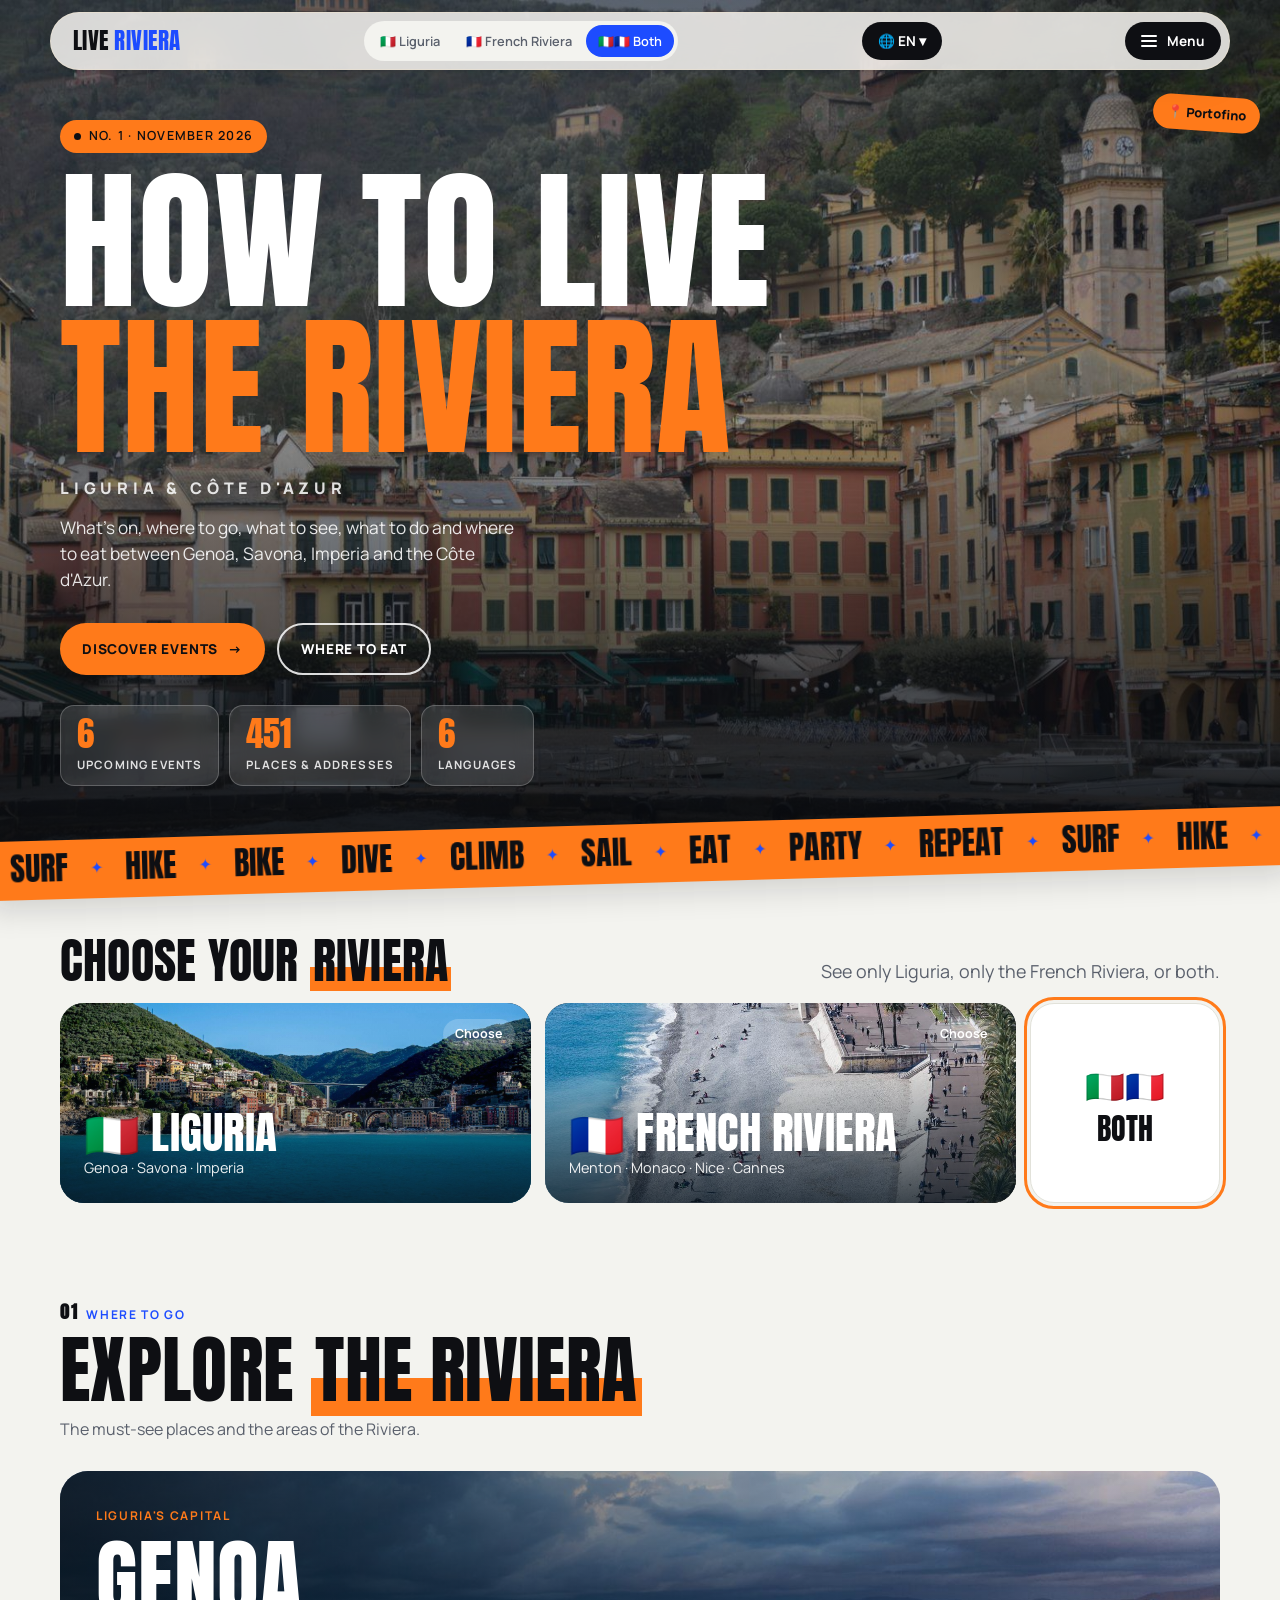
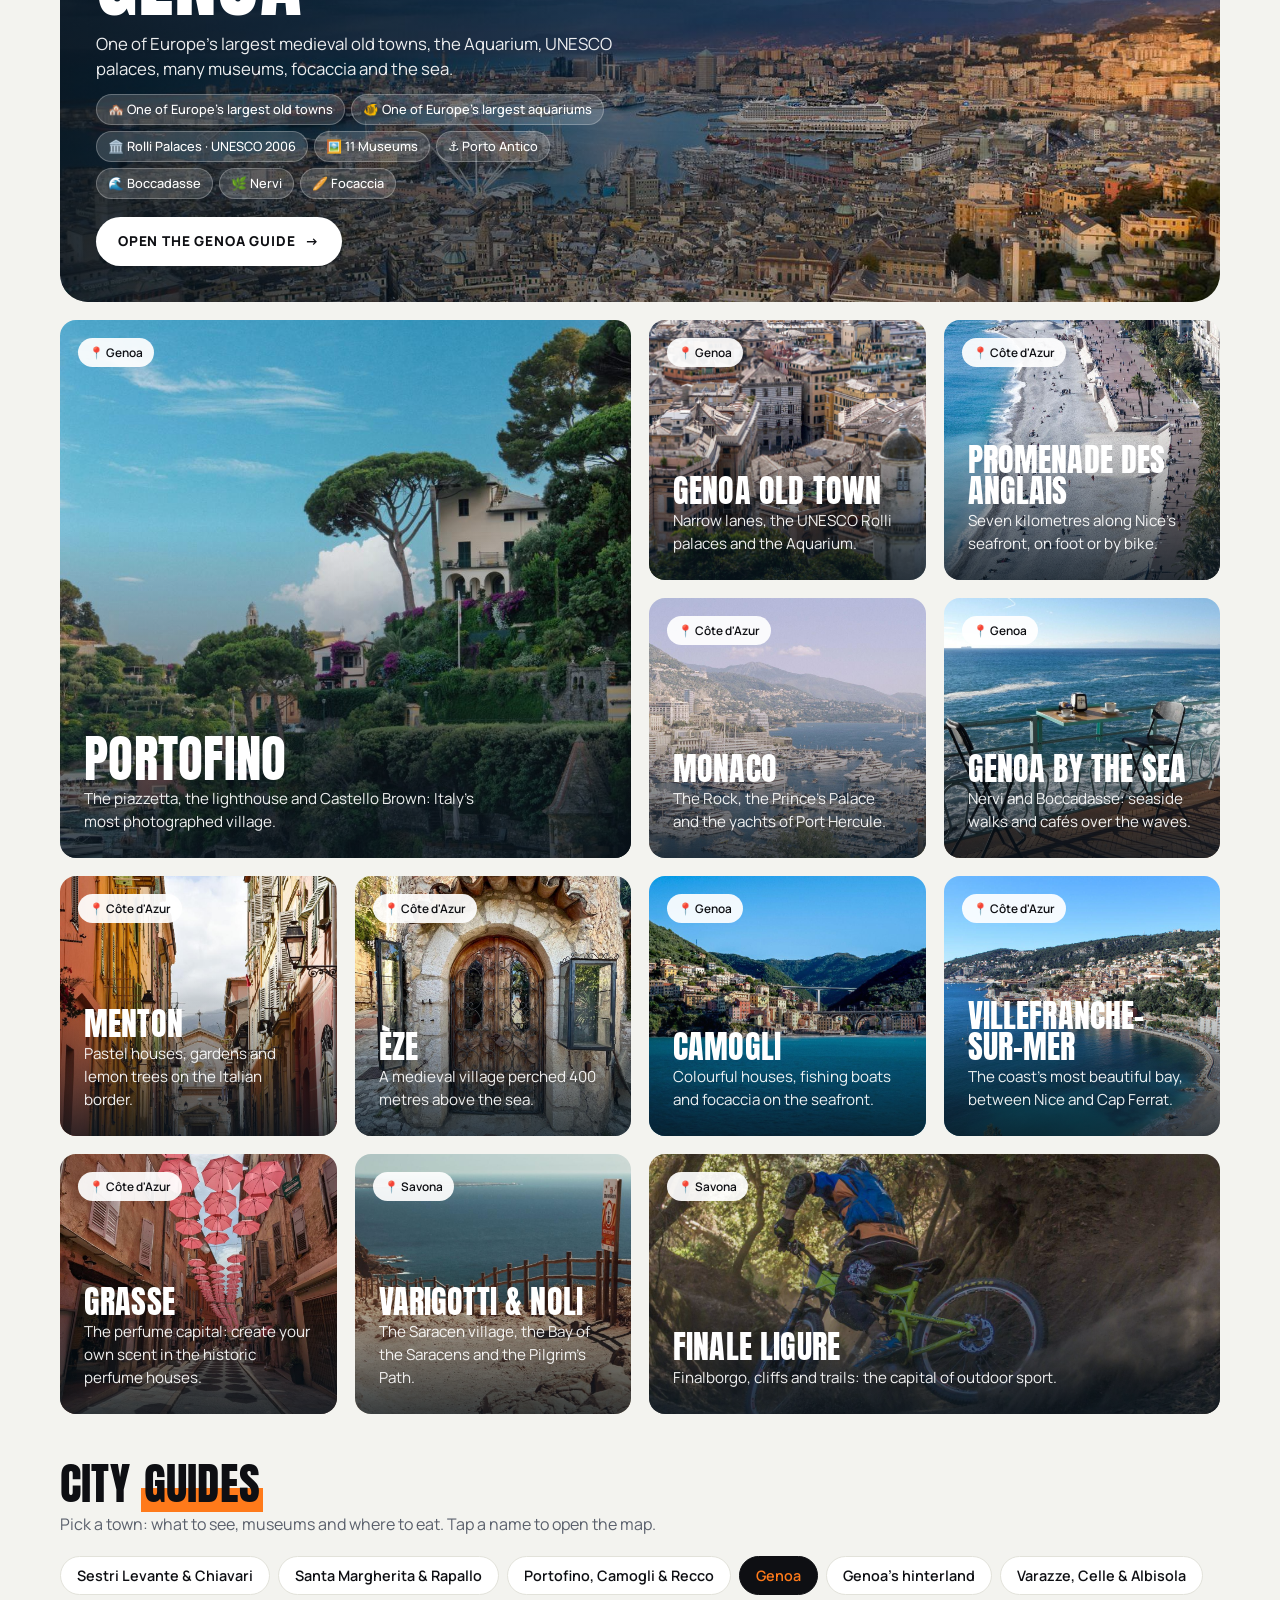
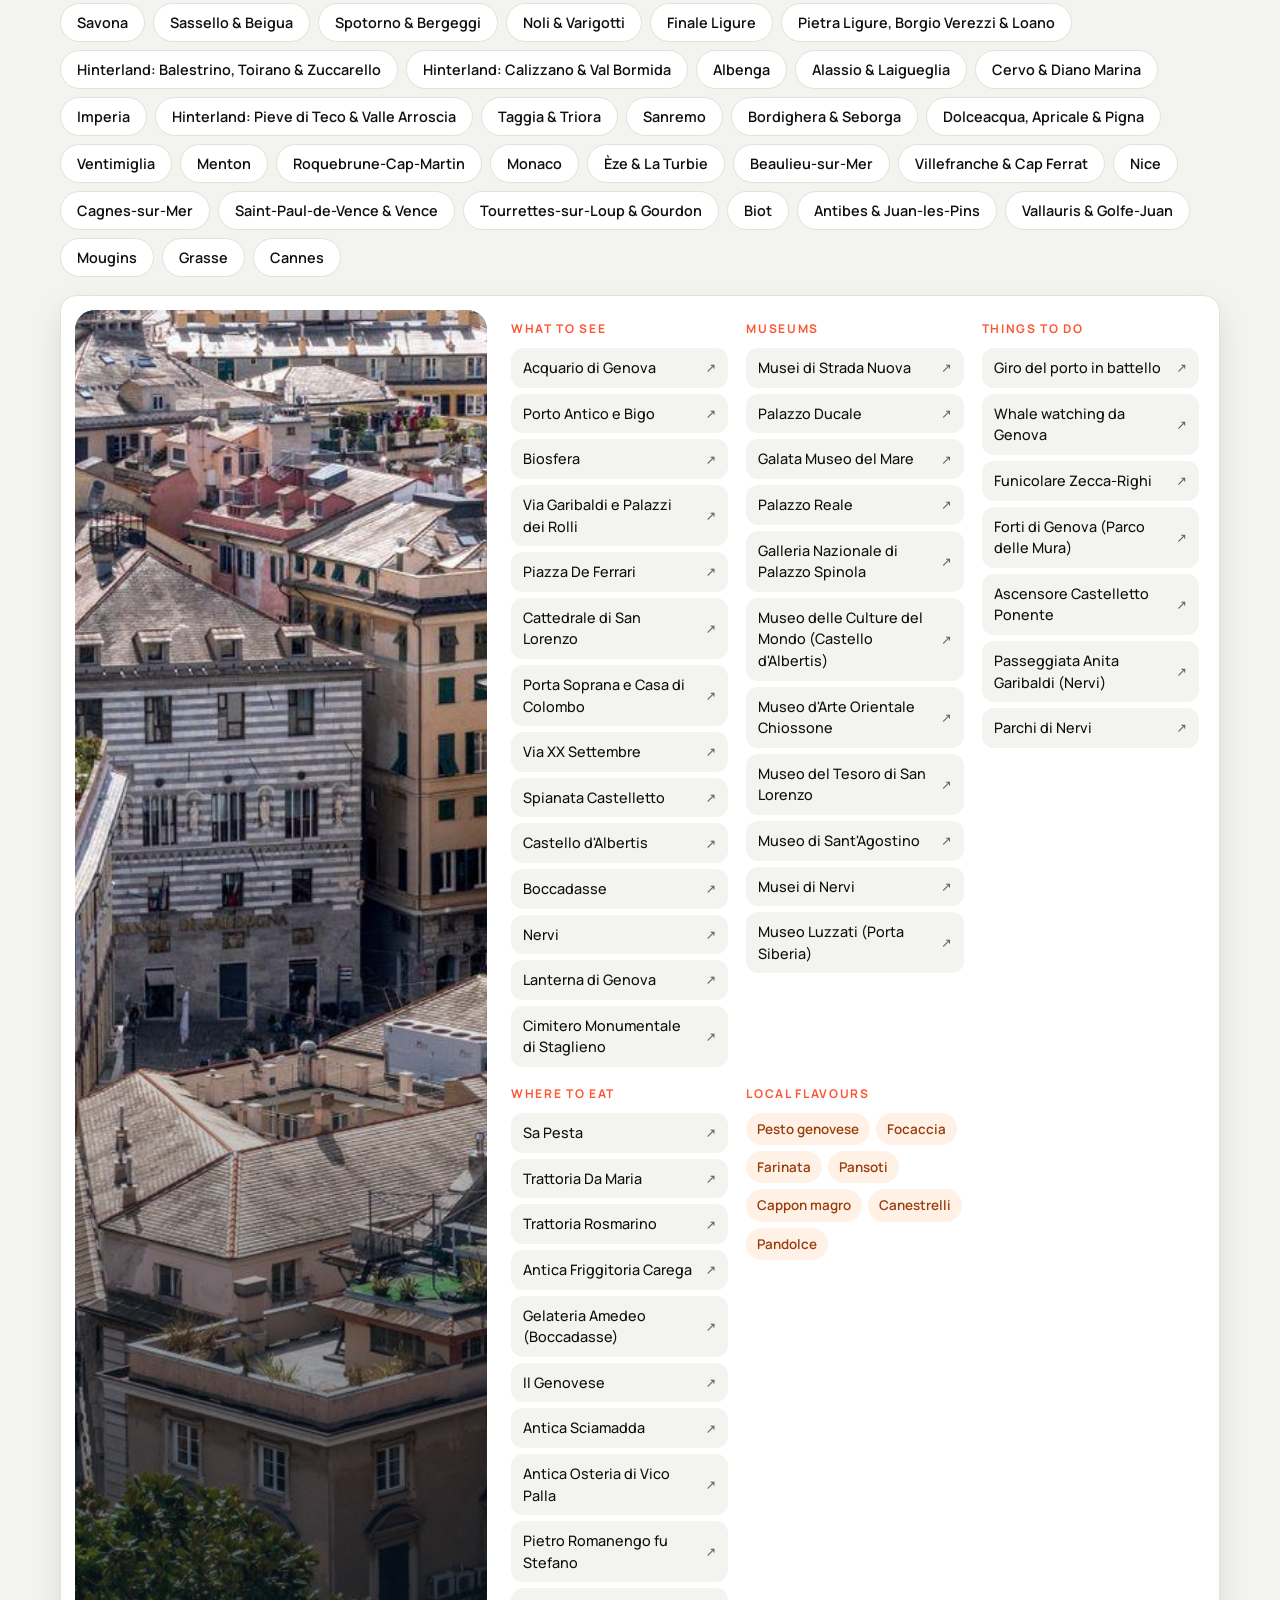
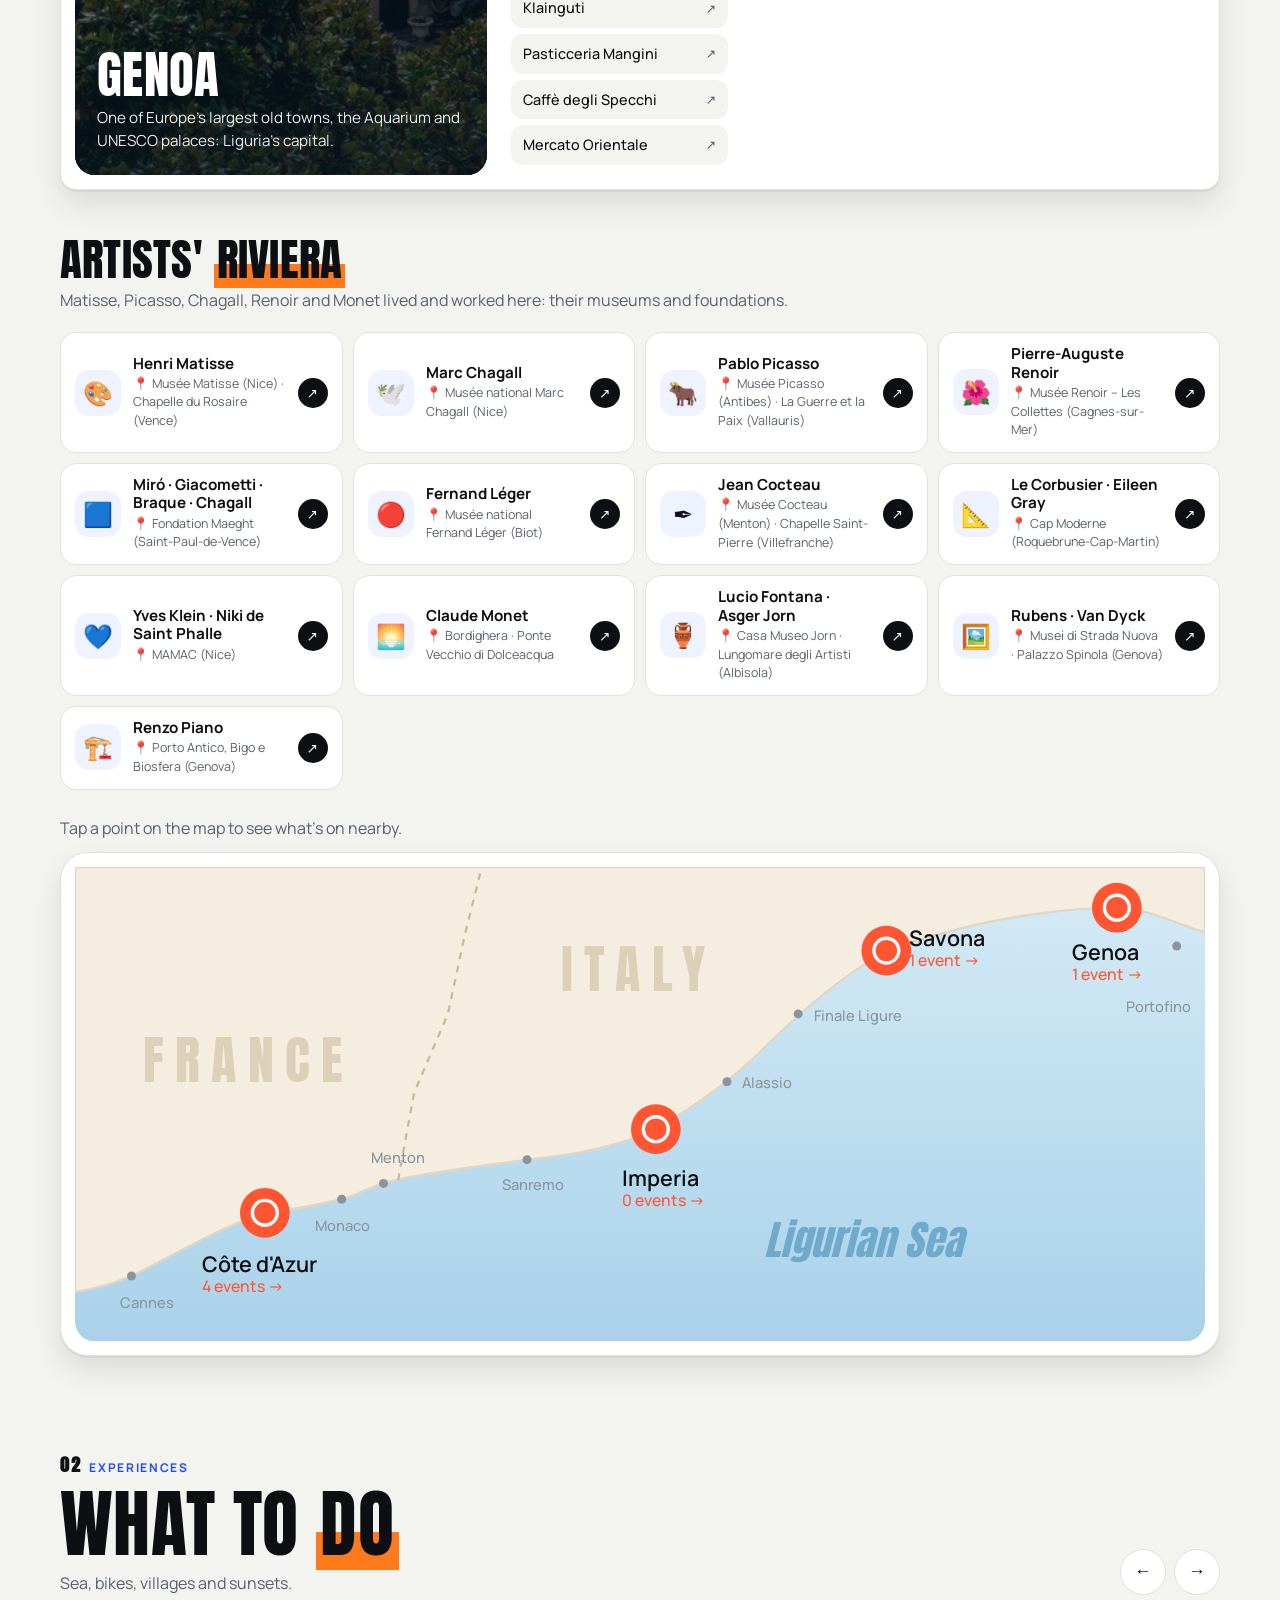
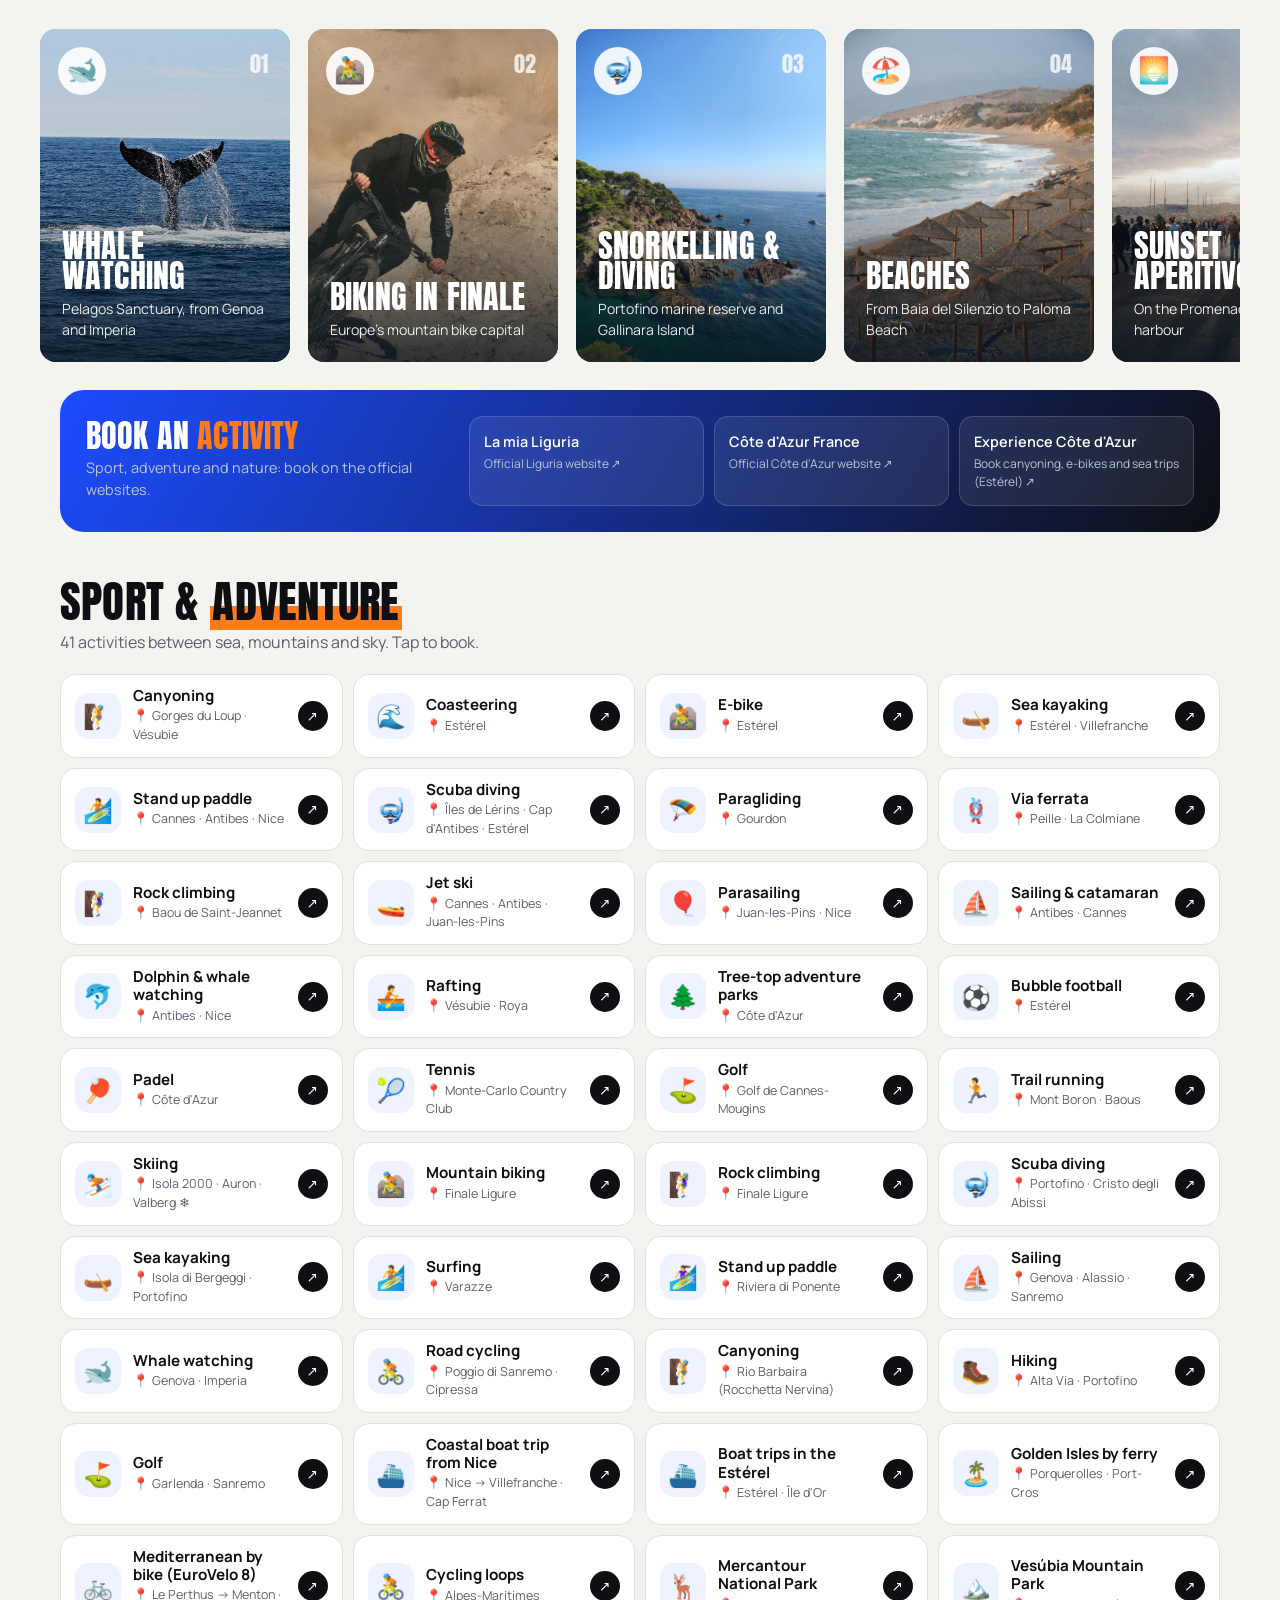
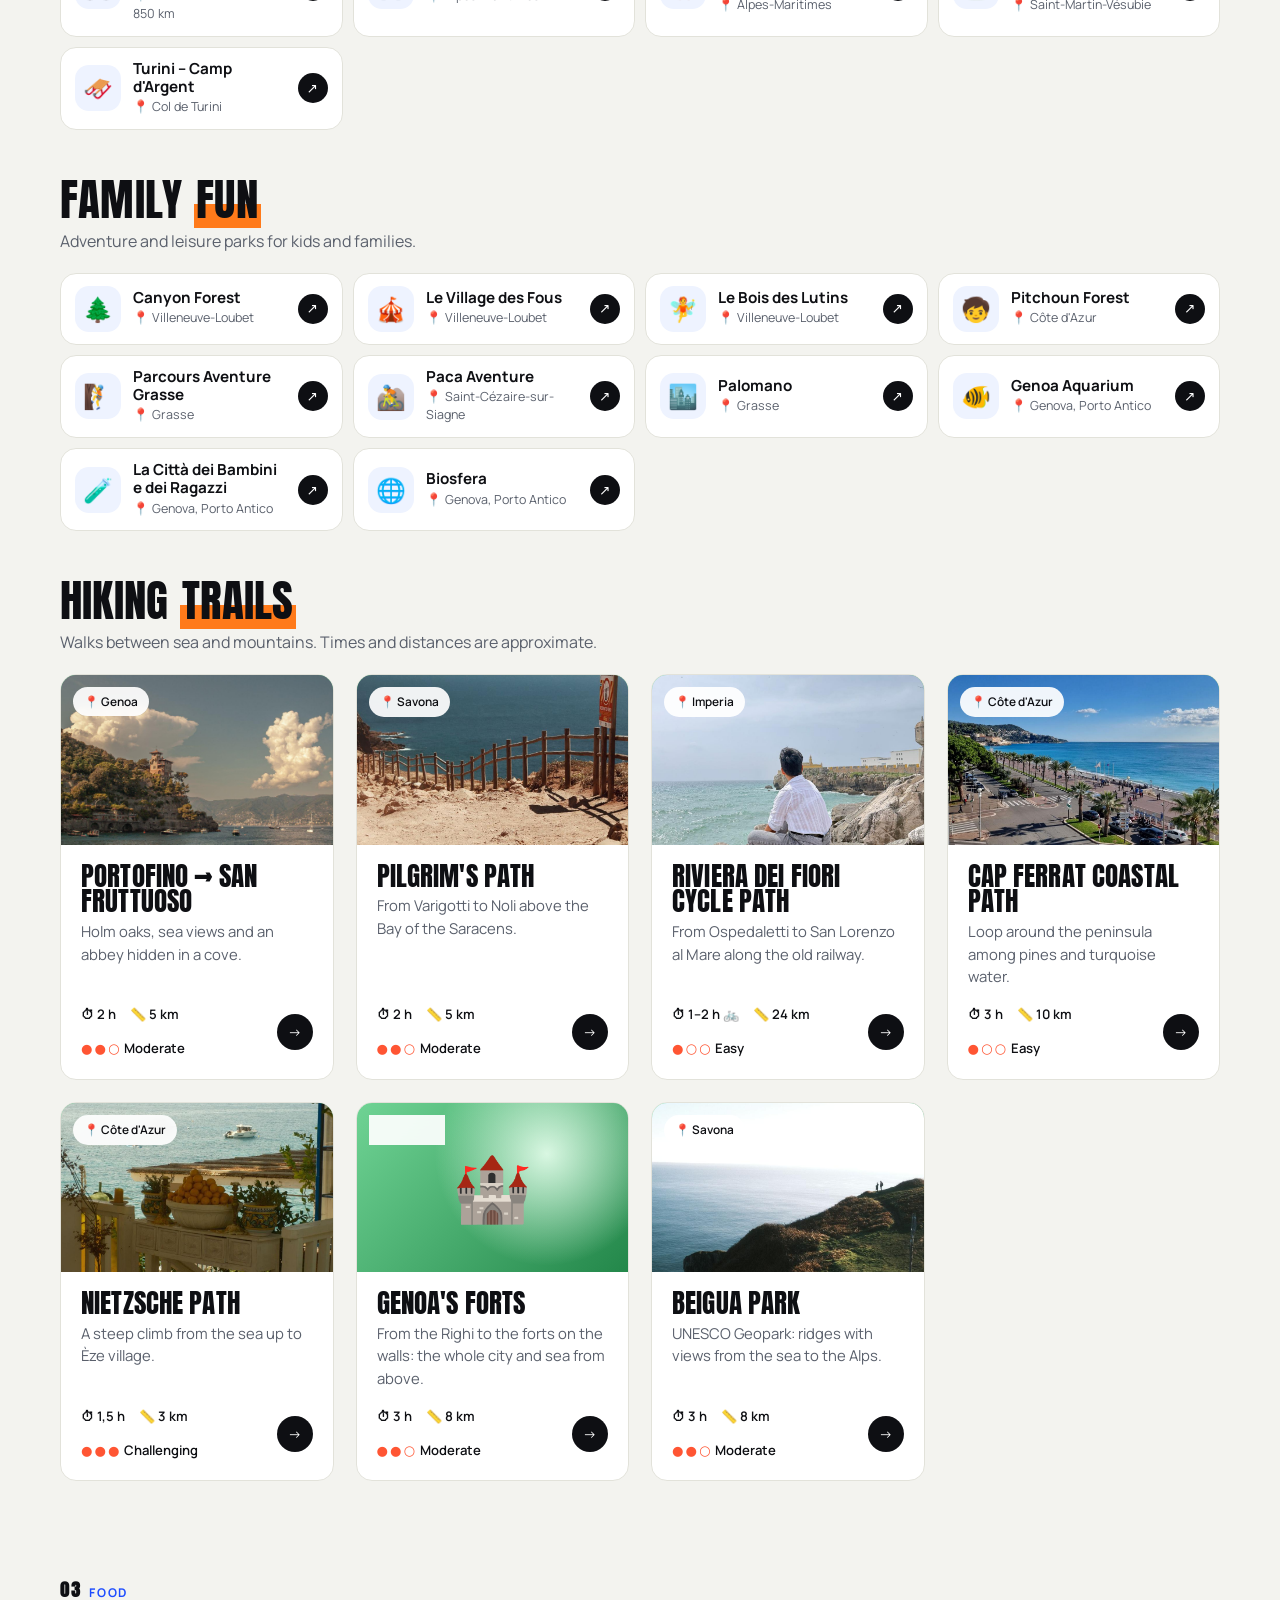
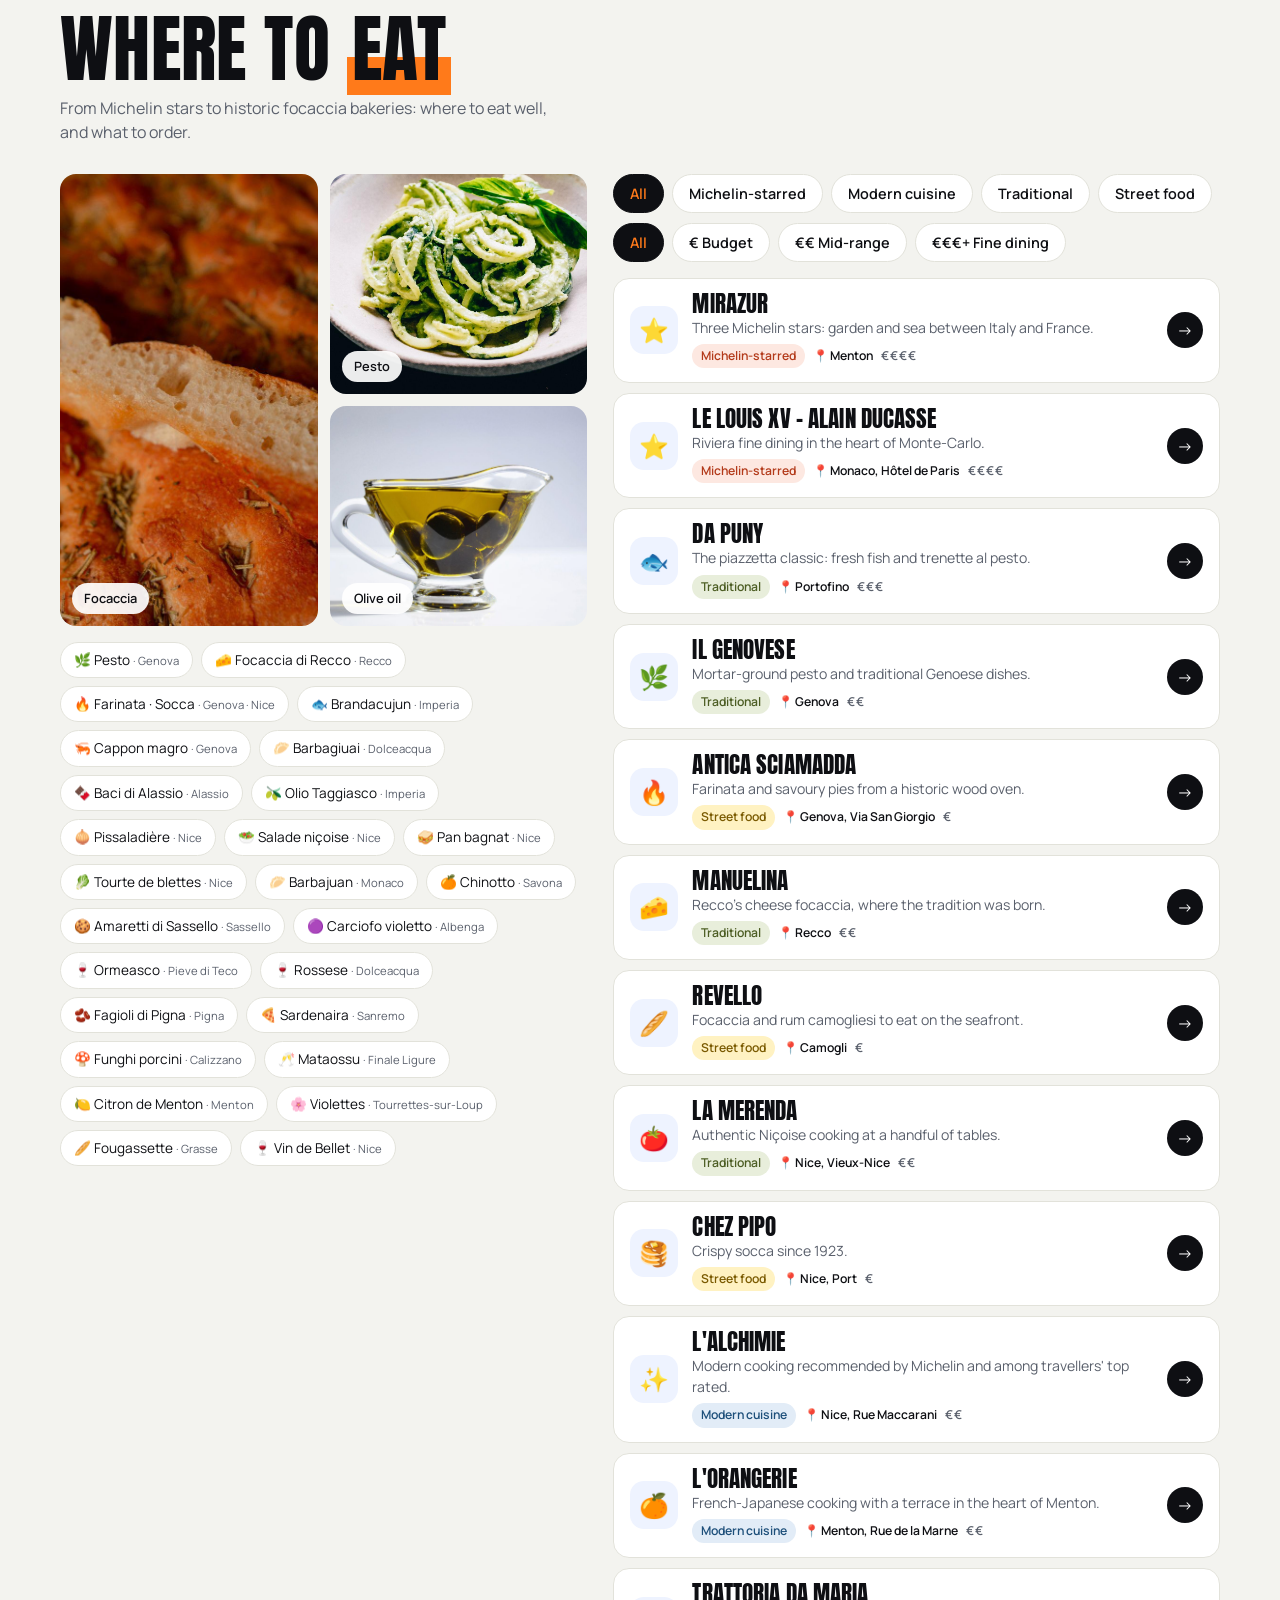
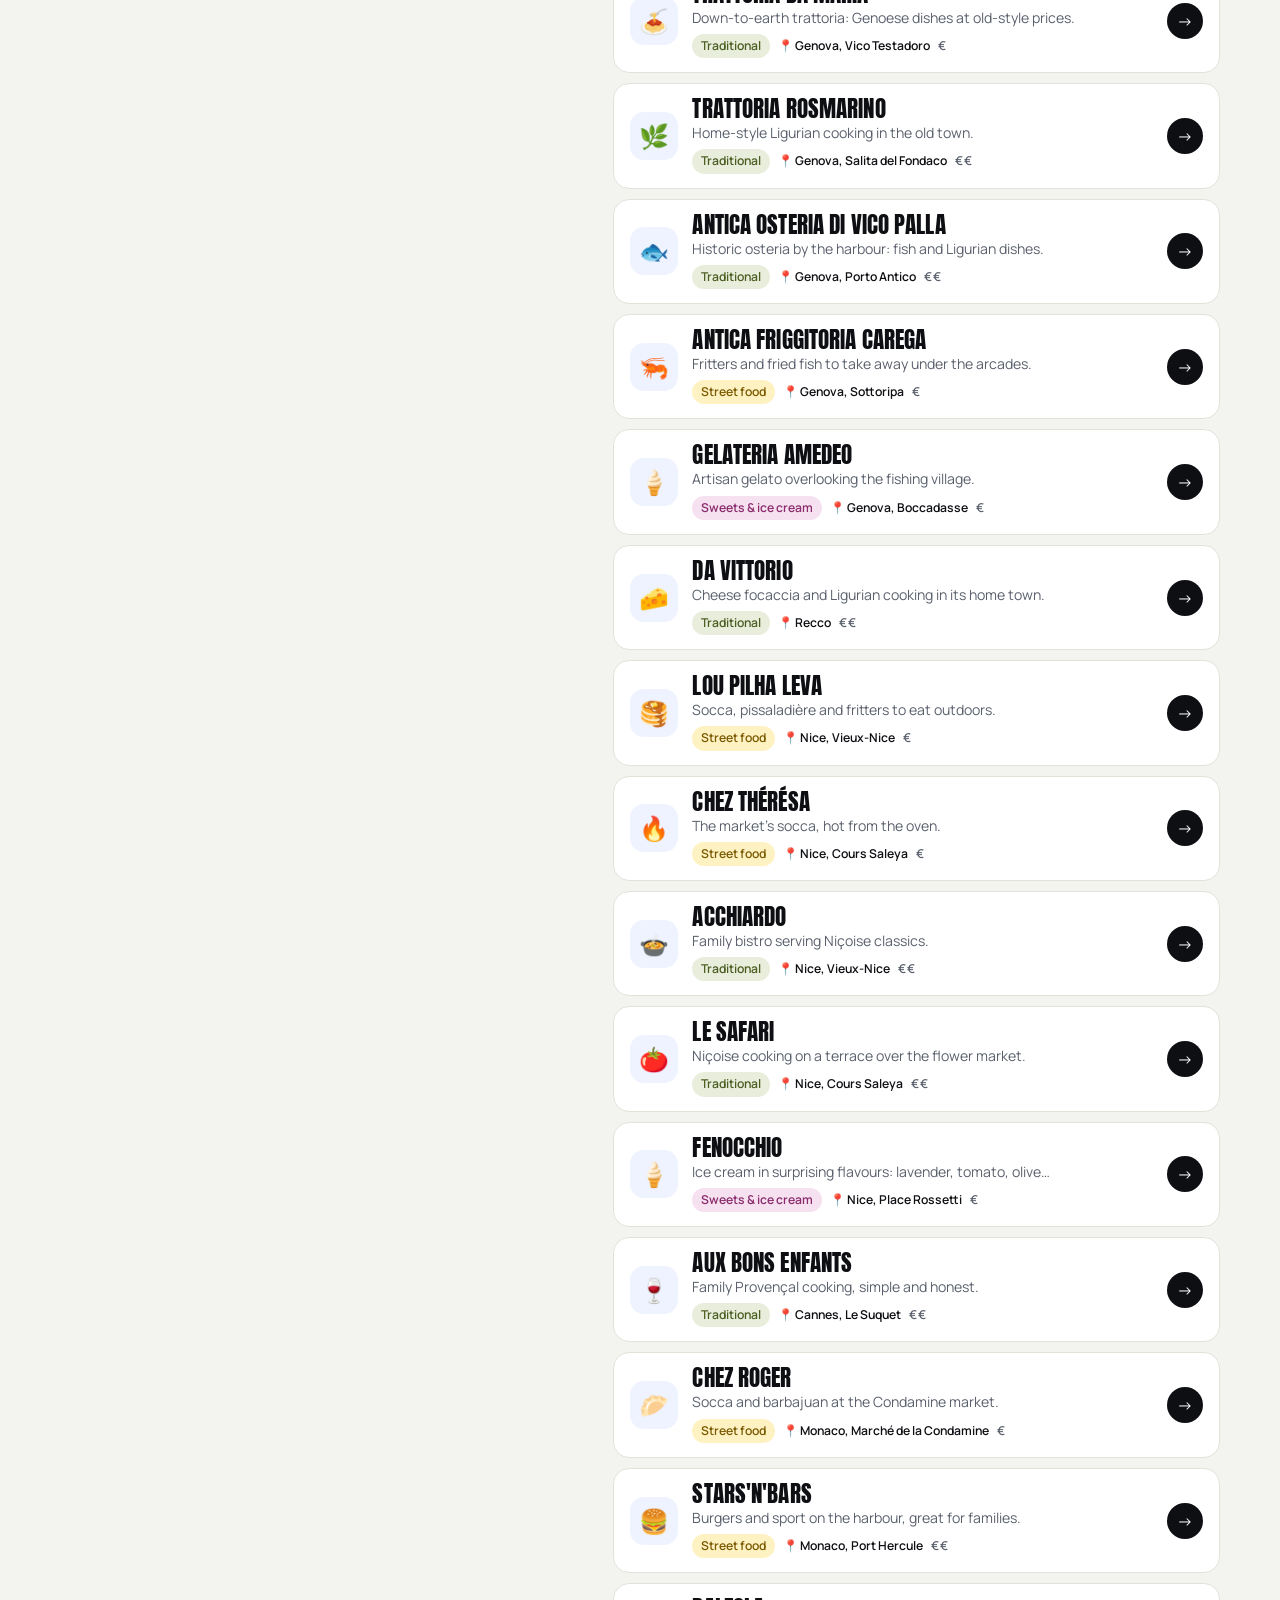
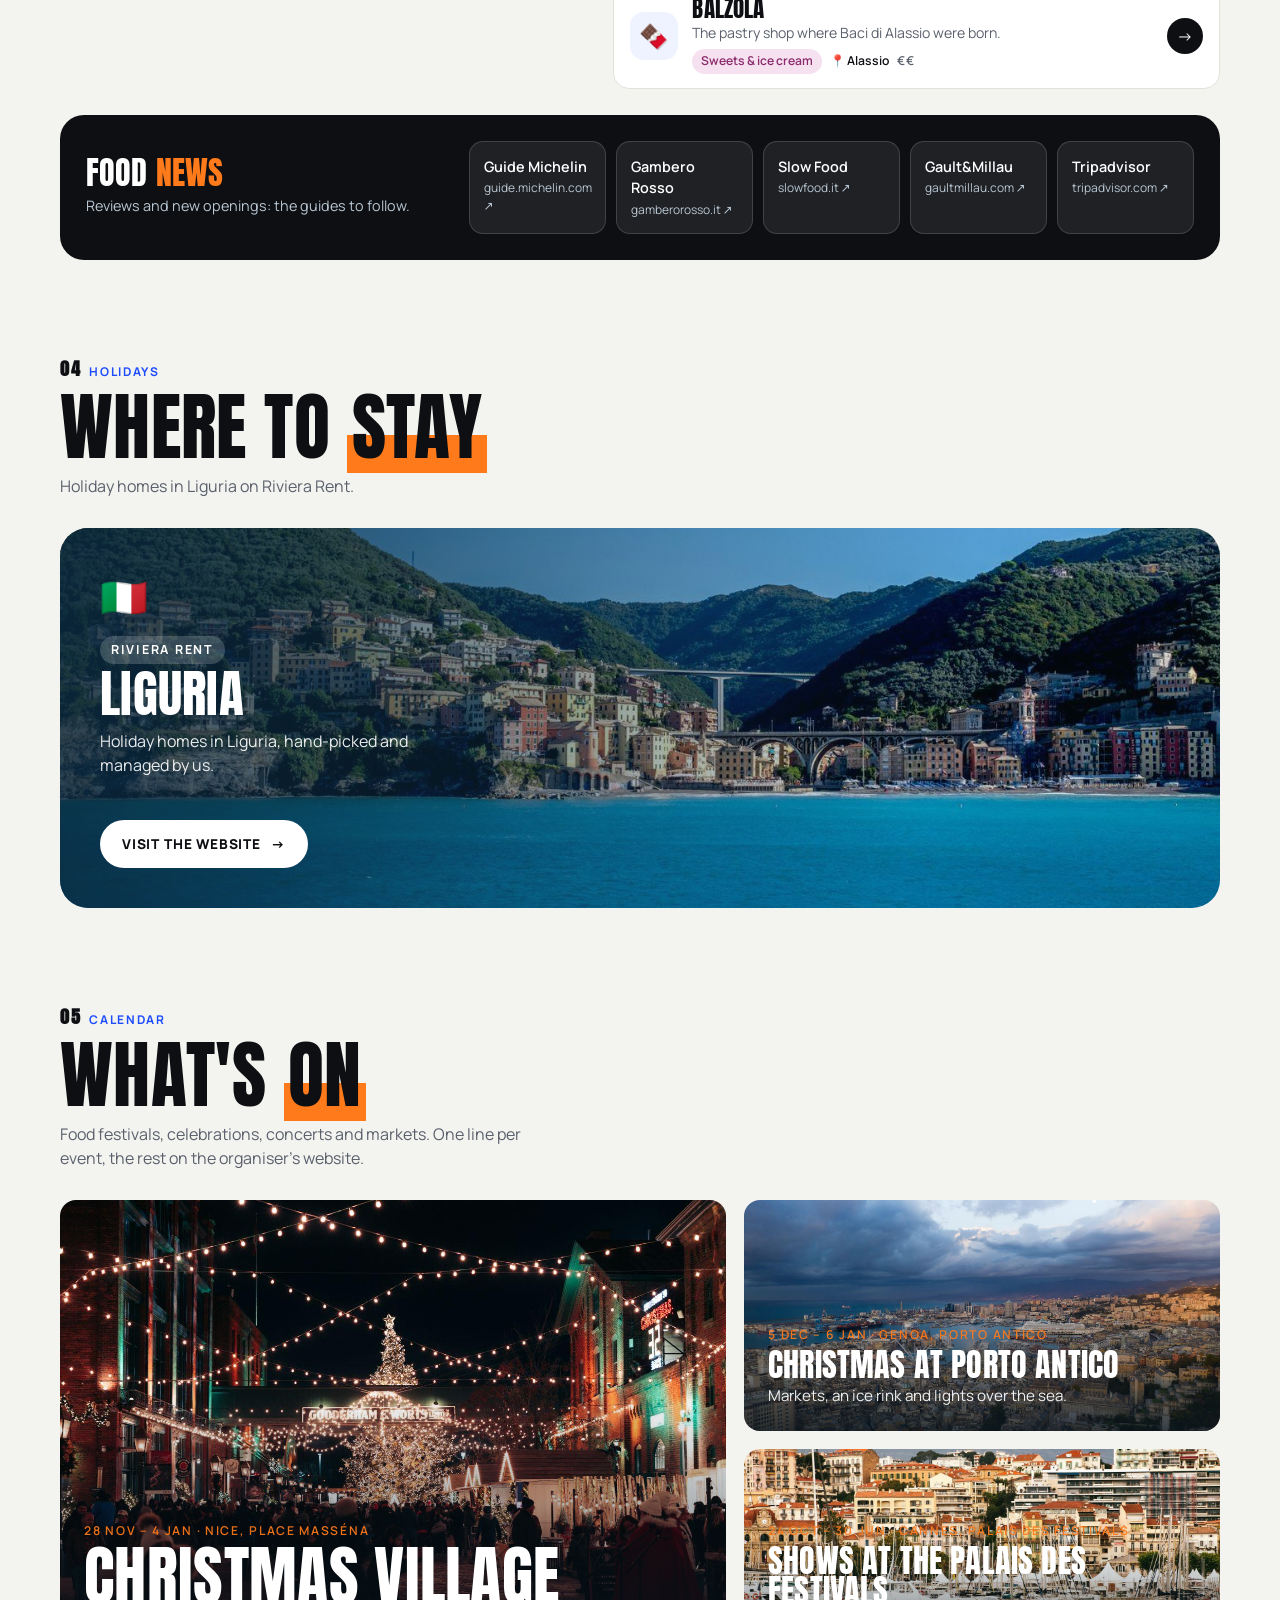
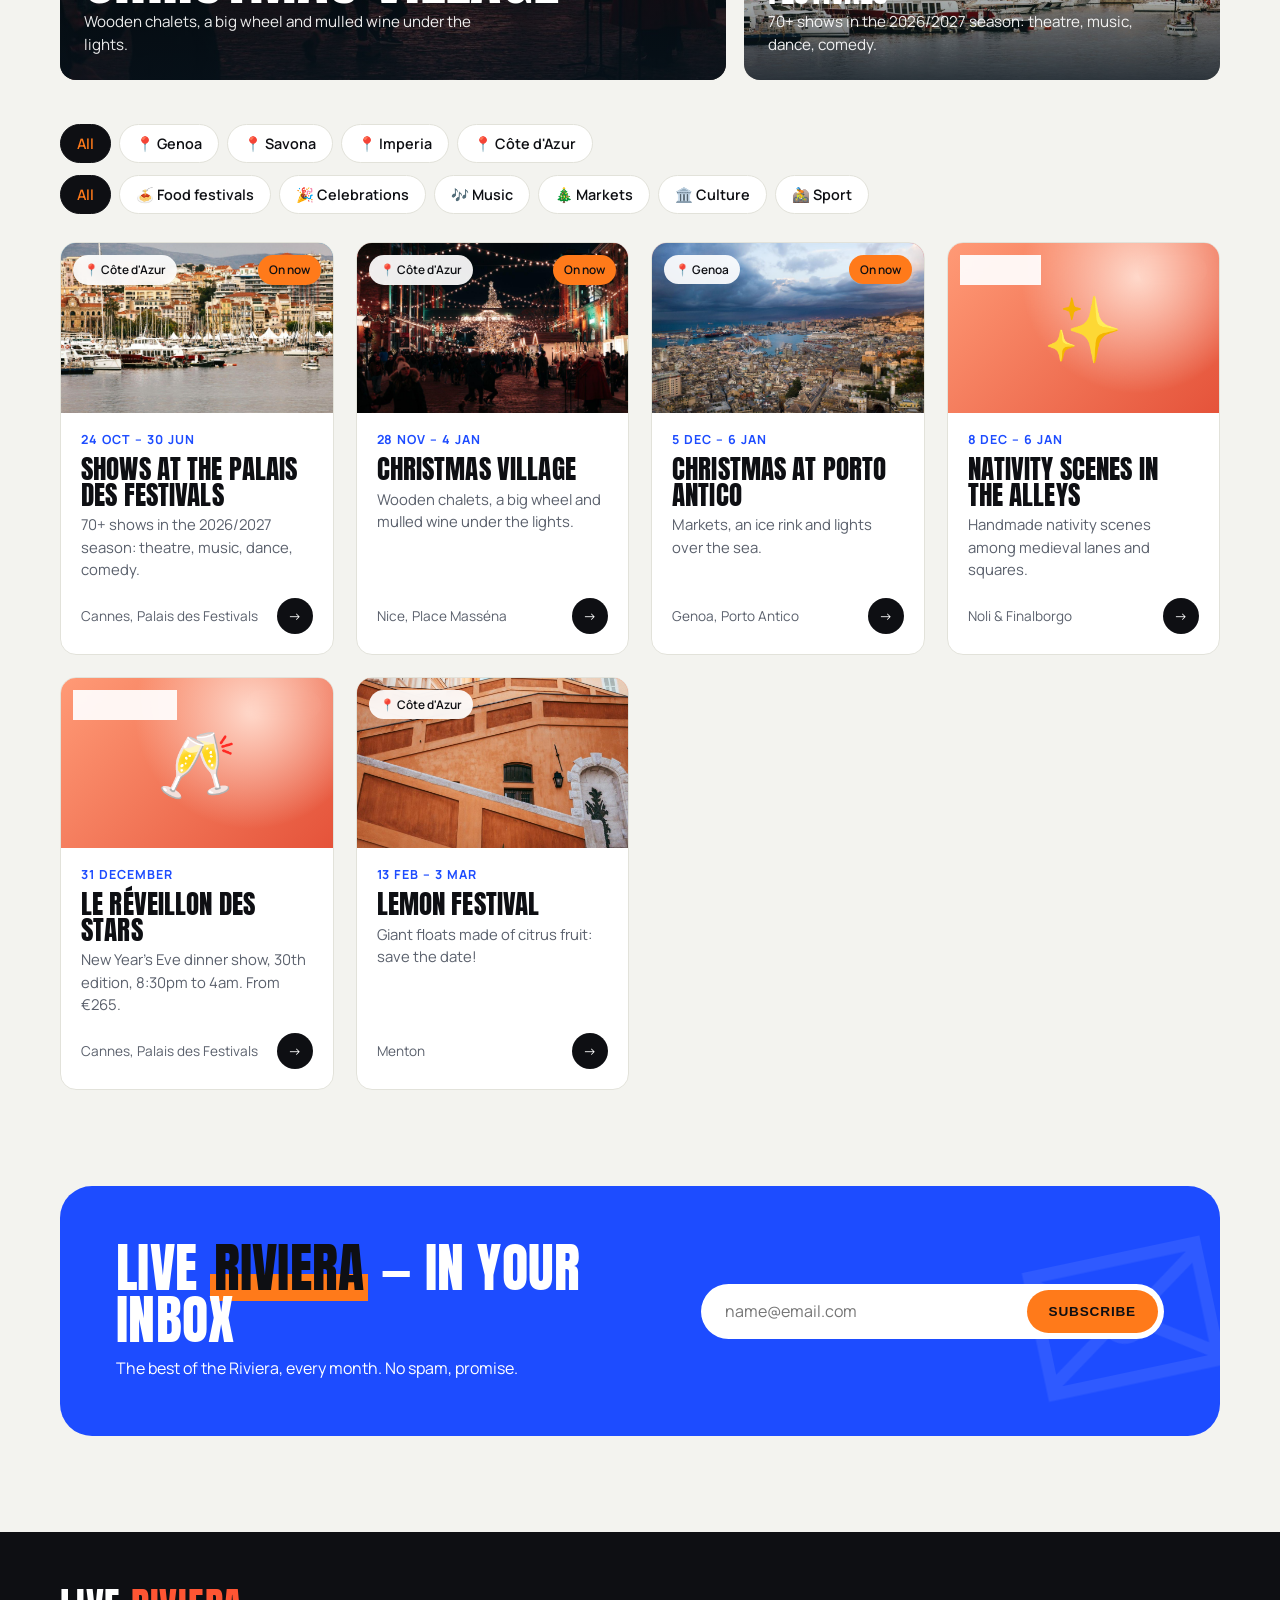
==== index.html @ 392a9a1a "Molte più città: 40 City guides con entroterra e sapori, Artists' Riviera Liguria: Sestri, Santa Mar" ====
<!doctype html>
<html lang="it">
<head>
<meta charset="utf-8">
<meta name="viewport" content="width=device-width, initial-scale=1">
<title>Live Riviera — How to live Liguria &amp; the French Riviera</title>
<meta name="description" content="What's on, where to go, what to see, what to do, where to hike and where to eat between Genoa, Savona, Imperia and the Côte d'Azur.">
<link rel="preconnect" href="https://fonts.googleapis.com">
<link rel="preconnect" href="https://fonts.gstatic.com" crossorigin>
<link href="https://fonts.googleapis.com/css2?family=Anton&family=Manrope:wght@400;500;600;700;800&display=swap" rel="stylesheet">
<style>
  :root {
    --bg: #f7f2ea;
    --paper: #fffdf9;
    --ink: #13202c;
    --muted: #64707c;
    --line: #e7dfd2;
    --navy: #0b2a40;
    --sea: #1263a0;
    --coral: #ef6a45;
    --lemon: #ffd23f;
    --olive: #6b7f3a;
    --radius: 22px;
    --shadow: 0 1px 2px rgba(19,32,44,.04), 0 10px 30px rgba(19,32,44,.07);
  }
  * { box-sizing: border-box; }
  html { scroll-behavior: smooth; overflow-x: clip; }
  body { margin: 0; font-family: Manrope, system-ui, "PingFang SC", "Microsoft YaHei", sans-serif; color: var(--ink); background: var(--bg); line-height: 1.5; -webkit-font-smoothing: antialiased; }
  a { color: inherit; }
  img { max-width: 100%; display: block; }
  .wrap { max-width: 1200px; margin: 0 auto; padding: 0 20px; }
  em { font-style: italic; color: var(--coral); }
  .serif { font-family: var(--display); font-weight: 400; }

  /* ---------- Barra in alto ---------- */
  .topbar { position: fixed; inset: 12px 0 auto; z-index: 20; pointer-events: none; }
  .bar {
    pointer-events: auto; max-width: 1180px; margin: 0 auto; height: 58px; padding: 0 8px 0 22px;
    display: flex; align-items: center; justify-content: space-between; gap: 12px;
    background: rgba(255, 253, 249, .82); backdrop-filter: blur(14px) saturate(1.4); -webkit-backdrop-filter: blur(14px) saturate(1.4);
    border: 1px solid rgba(231, 223, 210, .9); border-radius: 999px; box-shadow: var(--shadow);
  }
  @media (max-width: 1220px) { .bar { margin: 0 12px; } }
  .logo { font-family: var(--display); font-size: 1.7rem; text-decoration: none; letter-spacing: -.01em; white-space: nowrap; }
  .logo i { color: var(--coral); }
  .reg { display: flex; background: var(--bg); border-radius: 999px; padding: 4px; gap: 2px; }
  .reg button { border: 0; background: none; padding: 7px 12px; border-radius: 999px; font: 600 .8rem Manrope, sans-serif; cursor: pointer; color: var(--muted); white-space: nowrap; }
  .reg button.on { background: var(--coral); color: #fff; }
  .lang { position: relative; }
  .lang summary { list-style: none; cursor: pointer; background: var(--navy); color: #fff; padding: 10px 16px; border-radius: 999px; font: 700 .85rem Manrope, sans-serif; user-select: none; white-space: nowrap; }
  .lang summary::-webkit-details-marker { display: none; }
  .lang-list { position: absolute; right: 0; top: calc(100% + 10px); background: var(--paper); border: 1px solid var(--line); border-radius: 18px; box-shadow: 0 20px 40px rgba(19,32,44,.16); padding: 6px; min-width: 190px; display: grid; }
  .lang-list button { border: 0; background: none; text-align: left; padding: 10px 14px; border-radius: 12px; font: 500 .92rem Manrope, sans-serif; cursor: pointer; color: var(--ink); }
  .lang-list button b { display: inline-block; width: 30px; color: var(--muted); font-size: .78rem; }
  .lang-list button:hover { background: var(--bg); }
  .lang-list button.on { background: var(--navy); color: #fff; }
  .lang-list button.on b { color: var(--lemon); }

  /* ---------- Menu a schermo intero ---------- */
  .menu-btn { display: flex; align-items: center; gap: 10px; border: 0; background: var(--navy); color: #fff; padding: 10px 16px; border-radius: 999px; font: 700 .85rem Manrope, sans-serif; cursor: pointer; }
  .burger, .burger::before, .burger::after { display: block; width: 16px; height: 2px; background: currentColor; border-radius: 2px; position: relative; }
  .burger::before, .burger::after { content: ""; position: absolute; left: 0; }
  .burger::before { top: -5px; } .burger::after { top: 5px; }
  .menu { position: fixed; inset: 0; z-index: 50; background: linear-gradient(160deg, var(--sea), var(--navy) 70%); color: #fff; overflow-y: auto;
    padding: calc(22px + env(safe-area-inset-top, 0px)) max(28px, env(safe-area-inset-right, 0px)) calc(28px + env(safe-area-inset-bottom, 0px)) max(28px, env(safe-area-inset-left, 0px));
    display: flex; flex-direction: column; gap: 34px; animation: menuIn .25s ease; }
  .menu[hidden] { display: none; }
  @keyframes menuIn { from { opacity: 0; transform: translateY(-10px); } }
  .menu-top { display: flex; justify-content: space-between; align-items: center; max-width: 1100px; width: 100%; margin: 0 auto; }
  .menu-top .logo { color: #fff; }
  .menu-close { border: 0; background: none; color: #fff; cursor: pointer; display: flex; flex-direction: column; align-items: center; gap: 4px; font: 600 .72rem Manrope, sans-serif; letter-spacing: .16em; text-transform: uppercase; }
  .menu-close .x { font-size: 2rem; line-height: 1; letter-spacing: 0; }
  .menu-main { display: grid; max-width: 1100px; width: 100%; margin: 0 auto; }
  .menu-main a { display: flex; justify-content: space-between; align-items: center; text-decoration: none; font-family: var(--display); font-size: clamp(2.6rem, 8vw, 4.6rem); line-height: 1.1; padding: 12px 0; border-bottom: 1px solid rgba(255,255,255,.14); transition: padding .2s, color .2s; }
  .menu-main a:hover { padding-left: 10px; color: var(--lemon); }
  .menu-main i { font-style: normal; color: var(--coral); font-family: Manrope, sans-serif; font-weight: 300; font-size: .8em; }
  .menu-sub { display: grid; gap: 12px; max-width: 1100px; width: 100%; margin: 0 auto; }
  .menu-sub a { color: #fff; font-weight: 600; font-size: 1.1rem; text-decoration: none; }
  .menu-sub a:hover { color: var(--lemon); }
  .sub-head { margin: 48px 0 20px; }
  .sub-head h3 { font-family: var(--display); font-weight: 400; font-size: clamp(2rem, 4vw, 2.8rem); line-height: 1; margin: 0 0 8px; }
  .sub-head p { margin: 0; color: var(--muted); }
  .sub-head:has(> p:only-child) { margin: 26px 0 12px; }

  /* ---------- Sport & adventure ---------- */
  .sports { display: grid; grid-template-columns: repeat(auto-fill, minmax(270px, 1fr)); gap: 10px; }
  .sport { display: grid; grid-template-columns: 46px minmax(0, 1fr) auto; gap: 12px; align-items: center; text-decoration: none; background: var(--paper); border: 1px solid var(--line); border-radius: 16px; padding: 12px 14px; transition: transform .2s, border-color .2s; animation: pop .35s ease both; }
  .sport:hover { transform: translateY(-3px); border-color: var(--coral); }
  .sport .ic { width: 46px; height: 46px; border-radius: 14px; display: grid; place-items: center; font-size: 1.5rem; background: linear-gradient(135deg, #e3eef7, #fde8e1); }
  .sport b { display: block; font-size: .95rem; line-height: 1.2; }
  .sport small { display: block; color: var(--muted); font-size: .78rem; margin-top: 2px; }
  .sport .go { width: 30px; height: 30px; font-size: .85rem; }
  .sport:hover .go { background: var(--coral); color: #fff; }

  /* ---------- Genova in evidenza ---------- */
  .spot { position: relative; isolation: isolate; overflow: hidden; display: grid; grid-template-columns: minmax(0, 1fr); min-height: 380px; border-radius: 28px; margin-bottom: 18px; color: #fff; text-decoration: none; }
  .spot[hidden] { display: none; }
  .spot img { position: absolute; inset: 0; width: 100%; height: 100%; object-fit: cover; z-index: -2; transition: transform .8s; }
  .spot:hover img { transform: scale(1.04); }
  .spot::after { content: ""; position: absolute; inset: 0; z-index: -1; background: linear-gradient(90deg, rgba(8,20,30,.85), rgba(8,20,30,.35) 60%, rgba(8,20,30,0)); }
  .spot-text { padding: 36px; max-width: 620px; display: flex; flex-direction: column; justify-content: center; gap: 12px; }
  .spot-kicker { font-size: .75rem; font-weight: 700; letter-spacing: .16em; text-transform: uppercase; color: var(--lemon); }
  .spot h3 { font-family: var(--display); font-weight: 400; font-size: clamp(3rem, 7vw, 5.4rem); line-height: .95; margin: 0; }
  .spot p { margin: 0; font-size: 1.05rem; opacity: .92; }
  .spot-tags { display: flex; flex-wrap: wrap; gap: 6px; }
  .spot-tags span { background: rgba(255,255,255,.16); border: 1px solid rgba(255,255,255,.25); padding: 5px 11px; border-radius: 999px; font-size: .8rem; font-weight: 500; }
  .spot .btn { align-self: flex-start; background: #fff; color: var(--ink); margin-top: 6px; }

  /* ---------- City guides ---------- */
  .city { display: grid; grid-template-columns: minmax(0, 1fr) minmax(0, 1.7fr); gap: 18px; margin-top: 16px; background: var(--paper); border: 1px solid var(--line); border-radius: 28px; padding: 14px; box-shadow: var(--shadow); animation: pop .35s ease both; }
  .city-cover { position: relative; isolation: isolate; overflow: hidden; border-radius: 20px; min-height: 300px; color: #fff; padding: 22px; display: flex; flex-direction: column; justify-content: flex-end; background: linear-gradient(160deg, #3fa7d6, #0b2a40); }
  .city-cover img { position: absolute; inset: 0; width: 100%; height: 100%; object-fit: cover; z-index: -2; }
  .city-cover::after { content: ""; position: absolute; inset: 0; z-index: -1; background: linear-gradient(to top, rgba(8,20,30,.8), rgba(8,20,30,0) 60%); }
  .city-cover .emo { position: absolute; top: 18px; right: 20px; font-size: 3.4rem; }
  .city-cover:has(img) .emo { display: none; }
  .city-cover h3 { font-family: var(--display); font-weight: 400; font-size: clamp(2.2rem, 4vw, 3.2rem); line-height: 1; margin: 0 0 8px; }
  .city-cover p { margin: 0; opacity: .92; font-size: .95rem; }
  .city-lists { display: grid; grid-template-columns: repeat(auto-fit, minmax(180px, 1fr)); gap: 18px; padding: 10px 6px; align-content: start; }
  .city-lists h4 { margin: 0 0 10px; font-size: .75rem; font-weight: 700; letter-spacing: .14em; text-transform: uppercase; color: var(--coral); }
  .city-lists ul { list-style: none; margin: 0; padding: 0; display: grid; gap: 6px; }
  .city-lists a { display: flex; justify-content: space-between; gap: 10px; align-items: center; text-decoration: none; padding: 9px 12px; border-radius: 12px; background: var(--bg); font-size: .9rem; font-weight: 500; transition: background .2s, color .2s; }
  .city-lists a:hover { background: var(--navy); color: #fff; }
  .tastes { display: flex; flex-wrap: wrap; gap: 6px; }
  .tastes span { background: #fff1e6; color: #9a3d0c; border-radius: 999px; padding: 6px 11px; font-size: .84rem; font-weight: 600; }
  #cityChips { flex-wrap: wrap; overflow: visible; }
  .city-lists a::after { content: "↗"; color: var(--muted); font-size: .8rem; }
  #cityPanels .city + .city { margin-top: 18px; }

  /* ---------- Copertina ---------- */
  .hero { padding: 116px 0 0; }
  .hero-grid { display: grid; grid-template-columns: 1fr 1.05fr; gap: 40px; align-items: center; }
  .pill { display: inline-flex; align-items: center; gap: 8px; font-size: .78rem; font-weight: 600; letter-spacing: .1em; text-transform: uppercase; color: var(--sea); background: #e3eef7; padding: 7px 14px; border-radius: 999px; }
  .pill::before { content: ""; width: 7px; height: 7px; border-radius: 50%; background: var(--coral); animation: pulse 2s infinite; }
  @keyframes pulse { 50% { opacity: .3; } }
  .hero h1 { font-family: var(--display); font-weight: 400; font-size: clamp(3rem, 7.4vw, 6.4rem); line-height: .94; letter-spacing: -.025em; margin: 22px 0; }
  .hero h1 small { display: block; font-size: .42em; line-height: 1.15; color: var(--muted); margin-top: 14px; letter-spacing: 0; }
  .hero p { font-size: 1.12rem; color: var(--muted); max-width: 42ch; margin: 0 0 30px; }
  .cta { display: flex; gap: 12px; flex-wrap: wrap; }
  .btn { display: inline-flex; align-items: center; gap: 10px; text-decoration: none; font-weight: 600; font-size: .95rem; padding: 14px 22px; border-radius: 999px; border: 0; cursor: pointer; transition: transform .2s; }
  .btn:hover { transform: translateY(-2px); }
  .btn.dark { background: var(--navy); color: #fff; }
  .btn.light { background: var(--paper); color: var(--ink); border: 1px solid var(--line); }
  .btn .arr { transition: transform .2s; }
  .btn:hover .arr { transform: translateX(4px); }

  .cover { position: relative; border-radius: 32px; overflow: hidden; aspect-ratio: 1 / 1.05; box-shadow: var(--shadow); background: linear-gradient(160deg, #3fa7d6, #0b2a40); }
  .cover img { position: absolute; inset: 0; width: 100%; height: 100%; object-fit: cover; animation: zoom 18s ease-in-out infinite alternate; }
  @keyframes zoom { to { transform: scale(1.08); } }
  .cover::after { content: ""; position: absolute; inset: 0; background: linear-gradient(to top, rgba(8,20,30,.55), transparent 45%); }
  .cover .tag { position: absolute; top: 18px; left: 18px; z-index: 1; background: rgba(255,255,255,.9); backdrop-filter: blur(8px); padding: 7px 13px; border-radius: 999px; font-size: .78rem; font-weight: 600; }
  .cover .stat { position: absolute; left: 18px; bottom: 18px; right: 18px; display: flex; gap: 10px; z-index: 1; }
  .cover .stat div { flex: 1; background: rgba(255,255,255,.9); backdrop-filter: blur(8px); border-radius: 16px; padding: 12px 14px; }
  .cover .stat b { display: block; font-family: var(--display); font-weight: 400; font-size: 2rem; line-height: 1; }
  .cover .stat span { font-size: .75rem; color: var(--muted); font-weight: 500; }

  /* ---------- Scelta della costa ---------- */
  .choose-head { margin-top: 56px; display: flex; justify-content: space-between; align-items: end; gap: 12px; flex-wrap: wrap; }
  .choose-head h2 { font-family: var(--display); font-weight: 400; font-size: clamp(2rem, 4vw, 3rem); line-height: 1; margin: 0; }
  .choose-head p { margin: 0; color: var(--muted); }
  .choose { display: grid; grid-template-columns: 1fr 1fr 190px; gap: 14px; margin-top: 18px; }
  .pick { position: relative; isolation: isolate; overflow: hidden; border-radius: 24px; min-height: 200px; padding: 24px; color: #fff; text-align: left; border: 0; outline: 3px solid transparent; outline-offset: 3px; cursor: pointer; display: flex; flex-direction: column; justify-content: flex-end; gap: 4px; font: inherit; background: var(--navy); transition: outline-color .2s, transform .2s; }
  .pick:hover { transform: translateY(-3px); }
  .pick img { position: absolute; inset: 0; width: 100%; height: 100%; object-fit: cover; z-index: -2; transition: transform .6s; }
  .pick::after { content: ""; position: absolute; inset: 0; z-index: -1; background: linear-gradient(to top, rgba(8,20,30,.78), rgba(8,20,30,.05) 70%); }
  .pick:hover img { transform: scale(1.05); }
  .pick.on { outline-color: var(--coral); }
  .pick b { font-family: var(--display); font-weight: 400; font-size: 2.8rem; line-height: 1; }
  .pick .sub { font-size: .9rem; opacity: .92; }
  .pick .check { position: absolute; top: 16px; right: 16px; background: #fff; color: var(--ink); border-radius: 999px; padding: 6px 12px; font-size: .78rem; font-weight: 700; }
  .pick:not(.on) .check { background: rgba(255,255,255,.2); color: #fff; }
  .pick.both { background: var(--paper); color: var(--ink); border: 1px solid var(--line); align-items: center; justify-content: center; text-align: center; }
  .pick.both::after { display: none; }
  .pick.both b { font-size: 1.9rem; }
  .pick.both .flags { font-size: 2rem; }
  .pin.off { opacity: .3; }
  .see .tile.w2 { grid-column: span 2; }

  section { padding-top: 96px; scroll-margin-top: 70px; }
  .head { display: flex; justify-content: space-between; align-items: end; gap: 20px; flex-wrap: wrap; margin-bottom: 30px; }
  .head h2 { font-family: var(--display); font-weight: 400; font-size: clamp(2.6rem, 6vw, 4.6rem); line-height: .95; letter-spacing: -.02em; margin: 0; }
  .head p { margin: 12px 0 0; color: var(--muted); max-width: 50ch; }
  .eyebrow { font-size: .75rem; font-weight: 700; letter-spacing: .14em; text-transform: uppercase; color: var(--coral); margin-bottom: 10px; display: block; }
  .num { font-family: var(--display); color: var(--muted); font-size: 1.1rem; margin-right: 8px; }

  /* ---------- Riquadri foto (primo piano, cosa vedere) ---------- */
  .bento { display: grid; grid-template-columns: 1.4fr 1fr; grid-template-rows: 1fr 1fr; gap: 18px; margin-bottom: 44px; }
  .tile { position: relative; border-radius: var(--radius); overflow: hidden; color: #fff; text-decoration: none; display: flex; flex-direction: column; justify-content: flex-end; padding: 24px; min-height: 230px; isolation: isolate; }
  .tile.big { grid-row: span 2; min-height: 480px; }
  .tile .bg { position: absolute; inset: 0; z-index: -2; transition: transform .7s; }
  .tile .bg img { width: 100%; height: 100%; object-fit: cover; }
  .tile::after { content: ""; position: absolute; inset: 0; z-index: -1; background: linear-gradient(to top, rgba(8,20,30,.78), rgba(8,20,30,0) 62%); }
  .tile:hover .bg { transform: scale(1.06); }
  .tile .emo { position: absolute; top: 22px; right: 24px; font-size: 4.2rem; filter: drop-shadow(0 8px 16px rgba(0,0,0,.18)); }
  .tile .bg:has(img) ~ .emo { display: none; }
  .tile.big .emo { font-size: 8rem; top: 40px; right: 44px; }
  .tile .when { font-size: .76rem; font-weight: 600; letter-spacing: .08em; text-transform: uppercase; opacity: .92; }
  .tile h3 { font-family: var(--display); font-weight: 400; font-size: 2rem; line-height: 1.05; margin: 6px 0 4px; }
  .tile.big h3 { font-size: clamp(2.8rem, 5vw, 4.2rem); }
  .tile p { margin: 0; opacity: .92; max-width: 44ch; font-size: .95rem; }
  .tile .chip-z { position: absolute; top: 18px; left: 18px; background: rgba(255,255,255,.92); color: var(--ink); font-size: .74rem; font-weight: 600; padding: 6px 11px; border-radius: 999px; }

  .see { display: grid; grid-template-columns: repeat(4, 1fr); grid-auto-rows: 260px; gap: 18px; }
  .see .tile { min-height: 0; }
  .see .tile:nth-child(1) { grid-column: span 2; grid-row: span 2; }
  .see .tile:nth-child(1) h3 { font-size: clamp(2.4rem, 4vw, 3.4rem); }

  /* ---------- Filtri ---------- */
  .filters { display: flex; flex-direction: column; gap: 10px; margin-bottom: 26px; }
  .chips { display: flex; gap: 8px; overflow-x: auto; scrollbar-width: none; padding-bottom: 2px; }
  .chips::-webkit-scrollbar { display: none; }
  .chip { flex: none; border: 1px solid var(--line); background: var(--paper); padding: 9px 16px; border-radius: 999px; font: 500 .9rem Manrope, sans-serif; cursor: pointer; color: var(--ink); transition: all .15s; }
  .chip:hover { border-color: var(--ink); }
  .chip.on { background: var(--ink); color: #fff; border-color: var(--ink); }

  /* ---------- Schede eventi ---------- */
  .grid { display: grid; grid-template-columns: repeat(auto-fill, minmax(270px, 1fr)); gap: 22px; }
  .card { background: var(--paper); border-radius: var(--radius); overflow: hidden; border: 1px solid var(--line); display: flex; flex-direction: column; text-decoration: none; transition: transform .25s, box-shadow .25s; animation: pop .4s ease both; }
  @keyframes pop { from { opacity: 0; transform: translateY(12px); } }
  .card:hover { transform: translateY(-6px); box-shadow: 0 20px 40px rgba(19,32,44,.12); }
  .card .media { position: relative; aspect-ratio: 16 / 10; display: grid; place-items: center; font-size: 4rem; overflow: hidden; }
  .card .media img { position: absolute; inset: 0; width: 100%; height: 100%; object-fit: cover; transition: transform .6s; }
  .card:hover .media img { transform: scale(1.06); }
  .card .media:has(img) .emo { display: none; }
  .badge { position: absolute; top: 12px; left: 12px; background: rgba(255,255,255,.92); backdrop-filter: blur(6px); padding: 6px 11px; border-radius: 999px; font-size: .74rem; font-weight: 600; }
  .badge.soon { left: auto; right: 12px; background: var(--lemon); }
  .card .body { padding: 18px 20px 20px; display: flex; flex-direction: column; gap: 6px; flex: 1; }
  .card .date { font-size: .78rem; font-weight: 700; letter-spacing: .08em; text-transform: uppercase; color: var(--coral); }
  .card h3 { font-family: var(--display); font-weight: 400; font-size: 1.7rem; line-height: 1.05; margin: 0; }
  .card p { margin: 0; font-size: .93rem; color: var(--muted); }
  .card .foot { margin-top: auto; padding-top: 12px; display: flex; justify-content: space-between; align-items: center; gap: 10px; font-size: .85rem; color: var(--muted); }
  .go { flex: none; width: 36px; height: 36px; border-radius: 50%; background: var(--bg); display: grid; place-items: center; color: var(--ink); transition: background .2s, color .2s; }
  .card:hover .go, .rest:hover .go { background: var(--coral); color: #fff; }
  .empty { grid-column: 1 / -1; text-align: center; padding: 50px 20px; color: var(--muted); background: var(--paper); border-radius: var(--radius); border: 1px dashed var(--line); }
  .stats { display: flex; gap: 14px; flex-wrap: wrap; font-size: .82rem; font-weight: 600; color: var(--ink); }
  .dots { letter-spacing: 2px; color: var(--coral); }

  .g-sagre { background: radial-gradient(circle at 30% 20%, #fff3c4, transparent 50%), linear-gradient(135deg, #ffd66b, #f39a3d); }
  .g-feste { background: radial-gradient(circle at 70% 20%, #ffd9cb, transparent 50%), linear-gradient(135deg, #ff9a76, #e5533a); }
  .g-musica { background: radial-gradient(circle at 30% 80%, #e7dcff, transparent 50%), linear-gradient(135deg, #a58bff, #5b3fc4); }
  .g-mercatini { background: radial-gradient(circle at 70% 70%, #ffe1e4, transparent 50%), linear-gradient(135deg, #f7a3ab, #c8404f); }
  .g-cultura { background: radial-gradient(circle at 30% 30%, #d5f0fb, transparent 50%), linear-gradient(135deg, #79c3e6, #1f6fa5); }
  .g-sport, .g-hike { background: radial-gradient(circle at 70% 30%, #d9f7e2, transparent 50%), linear-gradient(135deg, #6fd394, #23874a); }

  /* ---------- Mappa ---------- */
  .map { background: var(--paper); border: 1px solid var(--line); border-radius: 28px; padding: 14px; box-shadow: var(--shadow); }
  .map svg { width: 100%; height: auto; display: block; }
  .pin { cursor: pointer; outline: none; }
  .pin .halo { fill: var(--coral); transform-box: fill-box; transform-origin: center; animation: halo 2.4s ease-out infinite; }
  @keyframes halo { from { transform: scale(.6); opacity: .45; } to { transform: scale(1.8); opacity: 0; } }
  .pin .dot { fill: var(--coral); stroke: #fff; stroke-width: 3; transition: fill .2s; }
  .pin:hover .dot, .pin:focus .dot, .pin.on .dot { fill: var(--navy); }
  .pin .lbl { font: 600 19px Manrope, sans-serif; fill: var(--ink); }
  .pin .n { font: 500 14px Manrope, sans-serif; fill: var(--coral); }
  .town { font: 500 13px Manrope, sans-serif; fill: #8a949d; }

  /* ---------- Cosa fare (carosello) ---------- */
  .rail { display: grid; grid-auto-flow: column; grid-auto-columns: minmax(250px, 23%); gap: 18px; overflow-x: auto; scroll-snap-type: x mandatory; padding: 4px 20px 20px; margin: 0 -20px; scrollbar-width: none; }
  .rail::-webkit-scrollbar { display: none; }
  .exp { isolation: isolate; scroll-snap-align: start; position: relative; aspect-ratio: 3 / 4; border-radius: var(--radius); overflow: hidden; color: #fff; text-decoration: none; padding: 22px; display: flex; flex-direction: column; justify-content: flex-end; transition: transform .25s; }
  .exp:hover { transform: translateY(-6px); }
  .exp img { position: absolute; inset: 0; width: 100%; height: 100%; object-fit: cover; z-index: -2; transition: transform .6s; }
  .exp:hover img { transform: scale(1.06); }
  .exp::after { content: ""; position: absolute; inset: 0; z-index: -1; background: linear-gradient(to top, rgba(8,20,30,.8), rgba(8,20,30,0) 60%); }
  .exp .emo { position: absolute; top: 18px; left: 18px; font-size: 1.6rem; background: rgba(255,255,255,.9); width: 48px; height: 48px; border-radius: 50%; display: grid; place-items: center; }
  .exp .n { position: absolute; top: 18px; right: 22px; font-family: var(--display); font-size: 1.4rem; opacity: .8; }
  .exp b { font-family: var(--display); font-weight: 400; font-size: 2rem; line-height: 1.05; }
  .exp .sub { font-size: .88rem; opacity: .9; margin-top: 6px; }
  .rail-nav { display: flex; gap: 8px; }
  .rail-nav button { width: 46px; height: 46px; border-radius: 50%; border: 1px solid var(--line); background: var(--paper); cursor: pointer; font-size: 1.1rem; color: var(--ink); }
  .rail-nav button:hover { background: var(--ink); color: #fff; }

  /* ---------- Dove mangiare ---------- */
  .eat { display: grid; grid-template-columns: minmax(0, 1fr) minmax(0, 1.15fr); gap: 26px; align-items: start; }
  .collage { display: grid; grid-template-columns: minmax(0, 1fr) minmax(0, 1fr); grid-template-rows: 220px 220px; gap: 12px; position: sticky; top: 90px; }
  .collage figure { margin: 0; position: relative; border-radius: var(--radius); overflow: hidden; }
  .collage figure:first-child { grid-row: span 2; }
  .collage img { width: 100%; height: 100%; object-fit: cover; }
  .collage figcaption { position: absolute; left: 12px; bottom: 12px; background: rgba(255,255,255,.92); padding: 6px 12px; border-radius: 999px; font-size: .8rem; font-weight: 600; }
  .dishes { grid-column: span 2; display: flex; flex-wrap: wrap; gap: 8px; margin-top: 4px; }
  .dish { background: var(--paper); border: 1px solid var(--line); border-radius: 999px; padding: 7px 13px; font-size: .85rem; }
  .dish small { color: var(--muted); }
  .rests { display: grid; gap: 10px; }
  .rest { display: grid; grid-template-columns: 48px 1fr auto; gap: 14px; align-items: center; background: var(--paper); border: 1px solid var(--line); border-radius: 18px; padding: 14px 16px; text-decoration: none; transition: transform .2s, box-shadow .2s; animation: pop .35s ease both; }
  .rest:hover { transform: translateX(4px); box-shadow: var(--shadow); }
  .rest .ic { width: 48px; height: 48px; border-radius: 14px; display: grid; place-items: center; font-size: 1.5rem; background: var(--bg); }
  .rest h3 { margin: 0; font-family: var(--display); font-weight: 400; font-size: 1.45rem; line-height: 1.1; }
  .rest p { margin: 2px 0 0; font-size: .88rem; color: var(--muted); }
  .rest .meta { display: flex; gap: 8px; align-items: center; flex-wrap: wrap; margin-top: 6px; font-size: .76rem; font-weight: 600; }
  .t-michelin { background: #fde8e1; color: #b33a1a; }
  .t-modern { background: #e2ecf7; color: #1d4f7a; }
  .t-trad { background: #e8eedb; color: #4c5d23; }
  .t-street { background: #fff2c2; color: #7a5a00; }
  .t-sweet { background: #f6e1f0; color: #8a2b6c; }
  .tagp { padding: 3px 9px; border-radius: 999px; }
  .price { color: var(--muted); letter-spacing: 1px; }
  .guides { margin-top: 26px; background: var(--navy); color: #fff; border-radius: 24px; padding: 26px; display: grid; grid-template-columns: 1fr 2fr; gap: 20px; align-items: center; }
  .guides h3 { margin: 0; font-family: var(--display); font-weight: 400; font-size: 2rem; line-height: 1; }
  .guides p { margin: 6px 0 0; color: #b8c7d3; font-size: .9rem; }
  .guides .links { display: grid; grid-template-columns: repeat(auto-fit, minmax(120px, 1fr)); gap: 10px; }
  .guides .links a { background: rgba(255,255,255,.08); border: 1px solid rgba(255,255,255,.15); border-radius: 14px; padding: 14px; text-decoration: none; font-weight: 600; font-size: .9rem; transition: background .2s; }
  .guides .links a:hover { background: var(--coral); }
  .guides.book { margin-top: 8px; background: linear-gradient(120deg, var(--sea), var(--navy)); }
  .guides.book .links { grid-template-columns: repeat(auto-fit, minmax(200px, 1fr)); }
  .guides .links small { display: block; font-weight: 400; color: #b8c7d3; font-size: .75rem; margin-top: 2px; }

  /* ---------- Siti ---------- */
  .sites { display: grid; grid-template-columns: 1fr; gap: 18px; }
  .site { position: relative; overflow: hidden; border-radius: 28px; padding: 40px; min-height: 380px; color: #fff; text-decoration: none; display: flex; flex-direction: column; justify-content: space-between; gap: 20px; isolation: isolate; transition: transform .25s; }
  .site:hover { transform: translateY(-4px); }
  .site img { position: absolute; inset: 0; width: 100%; height: 100%; object-fit: cover; z-index: -2; }
  .site::after { content: ""; position: absolute; inset: 0; z-index: -1; }
  .site.it::after { background: linear-gradient(100deg, rgba(11,42,64,.88), rgba(11,42,64,.15) 75%); }
  .site .flag { font-size: 2.4rem; }
  .site .brand { display: inline-block; margin-top: 10px; font-size: .78rem; font-weight: 700; letter-spacing: .14em; text-transform: uppercase; background: rgba(255,255,255,.18); padding: 5px 11px; border-radius: 999px; }
  .site h3 { font-family: var(--display); font-weight: 400; font-size: 3.2rem; line-height: 1; margin: 6px 0 10px; }
  .site p { margin: 0; opacity: .9; max-width: 36ch; }
  .site .btn { align-self: flex-start; background: #fff; color: var(--ink); }

  /* ---------- Newsletter ---------- */
  .news { margin-top: 96px; position: relative; overflow: hidden; background: var(--lemon); border-radius: 32px; padding: 56px; display: grid; grid-template-columns: 1.2fr 1fr; gap: 30px; align-items: center; }
  .news::after { content: "✉"; position: absolute; right: -10px; bottom: -70px; font-size: 16rem; opacity: .08; transform: rotate(-12deg); pointer-events: none; }
  .news h2 { font-family: var(--display); font-weight: 400; font-size: clamp(2.2rem, 4.5vw, 3.4rem); line-height: 1; margin: 0 0 10px; }
  .news p { margin: 0; }
  .news form { position: relative; z-index: 1; display: flex; background: #fff; border-radius: 999px; padding: 6px; }
  .news input { flex: 1; min-width: 0; border: 0; outline: 0; background: none; padding: 0 18px; font: 1rem Manrope, sans-serif; }

  footer { margin-top: 96px; background: var(--navy); color: #b8c7d3; padding: 56px 0 40px; font-size: .9rem; }
  footer .wrap { display: grid; grid-template-columns: 1.4fr 1fr; gap: 30px; }
  footer .logo { color: #fff; font-size: 2.4rem; }
  footer p { margin: 8px 0 0; max-width: 50ch; }
  footer a { color: #fff; }

  /* ---------- Animazioni in entrata ---------- */
  .reveal { opacity: 0; transform: translateY(26px); transition: opacity .7s ease, transform .7s ease; }
  .reveal.in { opacity: 1; transform: none; }
  @media (prefers-reduced-motion: reduce) {
    *, *::before, *::after { animation: none !important; transition: none !important; }
    .reveal { opacity: 1; transform: none; }
  }

  @media (max-width: 760px) { .reg .txt { display: none; } }

  /* ================= Stile young & sporty ================= */
  :root {
    --bg: #f3f3ef; --paper: #ffffff; --ink: #0e0f13; --muted: #5a606c; --line: #e2e2da;
    --navy: #0e0f13; --sea: #1d4cff; --coral: #ff5533; --lemon: #ff7a1a;
    --radius: 16px; --display: "Anton", Impact, "Arial Narrow", sans-serif;
    --shadow: 0 2px 0 rgba(14,15,19,.05), 0 14px 30px rgba(14,15,19,.10);
  }
  .logo, .head h2, .hero h1, .tile h3, .card h3, .exp b, .rest h3, .site h3, .news h2, .spot h3, .city-cover h3,
  .sub-head h3, .choose-head h2, .pick b, .menu-main a, .guides h3, .tile.big h3, .cover .stat b {
    font-family: var(--display); font-weight: 400; text-transform: uppercase; letter-spacing: .005em; line-height: .95;
  }
  .logo { font-size: 1.45rem; letter-spacing: .02em; }
  .logo i { font-style: normal; color: var(--sea); }
  em { font-style: normal; color: var(--sea); }
  .head h2 em, .sub-head h3 em, .choose-head h2 em, .news h2 em {
    color: var(--ink); background: linear-gradient(transparent 58%, var(--lemon) 58% 92%, transparent 92%); padding: 0 .06em;
  }
  .guides h3 em, .site h3 em { color: var(--lemon); }
  .eyebrow { color: var(--sea); }
  .num { font-family: var(--display); color: var(--ink); }
  .btn { text-transform: uppercase; letter-spacing: .06em; font-weight: 800; font-size: .85rem; }
  .btn.dark { background: var(--lemon); color: var(--ink); }
  .chip.on { background: var(--ink); color: var(--lemon); border-color: var(--ink); }
  .chip { font-weight: 600; }
  .card, .rest, .sport, .city { border-radius: var(--radius); }
  .card .date { color: var(--sea); }
  .badge.soon { background: var(--lemon); }
  .sport .ic, .rest .ic { background: #eef3ff; }
  .sport:hover, .card:hover { border-color: var(--ink); }
  .go { background: var(--ink); color: #fff; }
  .card:hover .go, .rest:hover .go, .sport:hover .go { background: var(--lemon); color: var(--ink); }
  .reg button.on { background: var(--sea); }
  .lang summary, .menu-btn { background: var(--ink); }
  .news { background: var(--sea); color: #fff; }
  .news h2 em { color: var(--ink); }
  .news .btn.dark { background: var(--lemon); color: var(--ink); }
  footer { background: var(--ink); }
  .menu { background: var(--ink); }
  .menu-main a:hover { color: var(--lemon); }
  .menu-main i { color: var(--lemon); }
  .tile .when, .spot-kicker { color: var(--lemon); letter-spacing: .14em; }
  .pick.on { outline-color: var(--lemon); }

  /* copertina a tutta pagina */
  .hero { padding: 0; }
  .hero-full { position: relative; isolation: isolate; min-height: clamp(560px, 86vh, 860px); display: flex; align-items: flex-end; color: #fff; background: var(--ink); overflow: hidden; }
  .hero-full > img { position: absolute; inset: 0; width: 100%; height: 100%; object-fit: cover; z-index: -2; animation: zoom 18s ease-in-out infinite alternate; }
  .hero-full::after { content: ""; position: absolute; inset: 0; z-index: -1; background: linear-gradient(to top, rgba(8,10,14,.88) 4%, rgba(8,10,14,.25) 58%, rgba(8,10,14,.45)); }
  .hero-inner { padding-top: 120px; padding-bottom: 64px; width: 100%; }
  .hero h1 { font-size: clamp(3.6rem, 12vw, 9.6rem); color: #fff; margin: 16px 0 18px; max-width: 11ch; }
  .hero h1 em { color: var(--lemon); }
  .hero h1 small { font-family: Manrope, sans-serif; text-transform: uppercase; font-size: clamp(.8rem, 1.6vw, 1rem); font-weight: 800; letter-spacing: .3em; color: rgba(255,255,255,.85); margin-top: 18px; }
  .hero-inner p { color: rgba(255,255,255,.88); font-size: 1.08rem; }
  .hero .pill { background: var(--lemon); color: var(--ink); }
  .hero .pill::before { background: var(--ink); }
  .hero .btn.light { background: transparent; color: #fff; border: 2px solid rgba(255,255,255,.85); }
  .hero .btn.light:hover { background: #fff; color: var(--ink); }
  .hero .stat { display: flex; flex-wrap: wrap; gap: 10px; margin-top: 30px; }
  .hero .stat div { background: rgba(255,255,255,.12); backdrop-filter: blur(10px); -webkit-backdrop-filter: blur(10px); border: 1px solid rgba(255,255,255,.22); border-radius: 14px; padding: 10px 16px; min-width: 110px; }
  .hero .stat b { display: block; font-family: var(--display); font-weight: 400; font-size: 2.2rem; line-height: 1; color: var(--lemon); }
  .hero .stat span { font-size: .72rem; font-weight: 700; letter-spacing: .1em; text-transform: uppercase; color: rgba(255,255,255,.85); }
  .hero-full .tag { position: absolute; top: calc(96px + env(safe-area-inset-top, 0px)); right: max(20px, env(safe-area-inset-right, 0px)); z-index: 1; background: var(--lemon); color: var(--ink); padding: 8px 14px; border-radius: 999px; font-weight: 800; font-size: .8rem; transform: rotate(4deg); }

  /* nastro sportivo */
  .ticker-young { position: relative; z-index: 2; margin: -26px -12px 0; background: var(--lemon); color: var(--ink); overflow: hidden; white-space: nowrap; padding: 12px 0; transform: rotate(-1.6deg); box-shadow: 0 10px 30px rgba(14,15,19,.15); }
  .ticker-young .track { display: inline-flex; align-items: center; gap: 22px; padding-left: 22px; animation: slide 28s linear infinite; }
  .ticker-young span { font-family: var(--display); font-size: clamp(1.4rem, 3vw, 2rem); text-transform: uppercase; line-height: 1; }
  .ticker-young i { font-style: normal; color: var(--sea); }
  @keyframes slide { to { transform: translateX(-50%); } }
  @media (max-width: 900px) { .hero-inner { padding-bottom: 54px; } .hero .stat div { min-width: 0; flex: 1; } }
  @media (max-width: 560px) {
    .bar { padding-left: 14px; gap: 6px; } .logo { font-size: 1.35rem; }
    .lang summary { padding: 10px 11px; } .reg button { padding: 7px 8px; }
    .menu-btn { padding: 12px 13px; } .menu-btn [data-i18n] { display: none; }
  }
  @media (max-width: 900px) {
    .hero { padding-top: 96px; }
    .hero-grid, .news, footer .wrap, .eat, .guides { grid-template-columns: minmax(0, 1fr); }
    .cover { aspect-ratio: 4 / 3.6; }
    .choose { grid-template-columns: 1fr 1fr; }
    .pick { min-height: 160px; padding: 18px; }
    .pick b { font-size: 1.55rem; }
    .pick .check { top: 10px; right: 10px; padding: 4px 9px; font-size: .7rem; }
    .pick:not(.on) .check { display: none; }
    .pick.both { grid-column: span 2; min-height: 64px; flex-direction: row; gap: 12px; }
    .pick.both b { font-size: 1.5rem; }
    .bento { grid-template-columns: 1fr; grid-template-rows: none; }
    .tile.big { grid-row: auto; min-height: 380px; }
    .tile.big .emo { font-size: 5.5rem; top: 26px; right: 28px; }
    .see { grid-template-columns: 1fr 1fr; grid-auto-rows: 200px; }
    .see .tile:nth-child(1) { grid-column: span 2; grid-row: span 1; min-height: 300px; }
    .see .tile.w2 { grid-column: span 1; }
    .see .tile { padding: 16px; }
    .see .tile h3 { font-size: 1.5rem; }
    .see .tile p { display: none; }
    .rail { grid-auto-columns: 72%; }
    .city { grid-template-columns: minmax(0, 1fr); }
    .spot-text { padding: 24px; }
    .spot::after { background: linear-gradient(to top, rgba(8,20,30,.88), rgba(8,20,30,.25)); }
    .city-cover { min-height: 200px; }
    .collage { position: static; grid-template-rows: 160px 160px; }
    .guides .links { grid-template-columns: 1fr 1fr; }
    .news { padding: 34px 24px; }
    .site { padding: 30px; min-height: 260px; }
    section { padding-top: 72px; }
    .cover .stat div { padding: 8px 10px; }
    .cover .stat b { font-size: 1.5rem; }
    .map { padding: 8px; overflow-x: auto; scrollbar-width: none; }
    .map svg { min-width: 760px; }
  }
</style>
</head>
<body>

<header class="topbar">
  <div class="bar">
    <a class="logo" href="#">Live <i>Riviera</i></a>
    <div class="reg" id="regBar" role="group" aria-label="Riviera"></div>
    <details class="lang" id="langMenu">
      <summary aria-label="Language">🌐 <span id="langCur">IT</span> ▾</summary>
      <div class="lang-list" id="langList"></div>
    </details>
    <button class="menu-btn" id="menuBtn" aria-controls="menu" aria-expanded="false"><span class="burger"></span><span data-i18n="menu"></span></button>
  </div>
</header>

<!-- Menu a schermo intero: poche voci grandi -->
<div class="menu" id="menu" hidden>
  <div class="menu-top">
    <span class="logo">Live <i>Riviera</i></span>
    <button class="menu-close" id="menuClose"><span class="x">✕</span><span data-i18n="close"></span></button>
  </div>
  <nav class="menu-main">
    <a href="#explore">Explore<i>›</i></a>
    <a href="#do">What to do<i>›</i></a>
    <a href="#eat">Where to eat<i>›</i></a>
    <a href="#stay">Where to stay<i>›</i></a>
    <a href="#on">What's on<i>›</i></a>
  </nav>
  <div class="menu-sub">
    <a href="https://rivierarent.it/" id="menuRent" target="_blank" rel="noopener">Riviera Rent ↗</a>
    <a href="#news" data-i18n="newsletter"></a>
  </div>
</div>

<!-- ================= COPERTINA ================= -->
<div class="hero">
  <div class="hero-full">
    <img src="foto/hero.jpg" alt="" id="coverImg">
    <span class="tag" id="coverTag">📍 Portofino</span>
    <div class="wrap hero-inner">
      <span class="pill" data-i18n="issue"></span>
      <h1>How to live <em>the Riviera</em><small id="heroSub">Liguria &amp; Côte d'Azur</small></h1>
      <p data-i18n="heroLead"></p>
      <div class="cta">
        <a class="btn dark" href="#on"><span data-i18n="ctaEvents"></span> <span class="arr">→</span></a>
        <a class="btn light" href="#eat" data-i18n="ctaEat"></a>
      </div>
      <div class="stat">
        <div><b id="statEvents">0</b><span data-i18n="statEvents"></span></div>
        <div><b id="statPlaces">0</b><span data-i18n="statPlaces"></span></div>
        <div><b id="statLangs">6</b><span data-i18n="statLangs"></span></div>
      </div>
    </div>
  </div>

  <div class="ticker-young" aria-hidden="true"><div class="track">
    <span>Surf</span><i>✦</i><span>Hike</span><i>✦</i><span>Bike</span><i>✦</i><span>Dive</span><i>✦</i><span>Climb</span><i>✦</i><span>Sail</span><i>✦</i><span>Eat</span><i>✦</i><span>Party</span><i>✦</i><span>Repeat</span><i>✦</i>
    <span>Surf</span><i>✦</i><span>Hike</span><i>✦</i><span>Bike</span><i>✦</i><span>Dive</span><i>✦</i><span>Climb</span><i>✦</i><span>Sail</span><i>✦</i><span>Eat</span><i>✦</i><span>Party</span><i>✦</i><span>Repeat</span><i>✦</i>
  </div></div>

  <!-- Scelta della costa: Liguria, Costa Azzurra o tutte e due -->
  <div class="wrap">
    <div class="choose-head">
      <h2>Choose your <em>Riviera</em></h2>
      <p data-i18n="chooseSub"></p>
    </div>
    <div class="choose" id="choose"></div>
  </div>

</div>

<main class="wrap">

  <!-- ================= EXPLORE: dove andare e cosa vedere ================= -->
  <section id="explore" class="reveal">
    <div class="head">
      <div>
        <span class="eyebrow"><span class="num">01</span><span data-i18n="exploreEyebrow"></span></span>
        <h2>Explore <em>the Riviera</em></h2>
        <p data-i18n="exploreSub"></p>
      </div>
    </div>
    <a class="spot" id="spotGenova" href="#cityChips">
      <img src="foto/natale-genova.jpg" alt="" loading="lazy">
      <div class="spot-text">
        <span class="spot-kicker" data-i18n="spotKicker"></span>
        <h3 id="spotName">Genova</h3>
        <p data-i18n="spotText"></p>
        <div class="spot-tags" id="spotTags"></div>
        <span class="btn"><span data-i18n="spotCta"></span> <span class="arr">→</span></span>
      </div>
    </a>
    <div class="see" id="seeGrid"></div>
    <div class="sub-head">
      <h3>City <em>guides</em></h3>
      <p data-i18n="cityHint"></p>
    </div>
    <div class="chips" id="cityChips"></div>
    <div id="cityPanels"></div>
    <div class="sub-head">
      <h3>Artists' <em>Riviera</em></h3>
      <p data-i18n="artSub"></p>
    </div>
    <div class="sports" id="artGrid"></div>
    <div class="sub-head"><p data-i18n="goSub"></p></div>
    <div class="map">
      <svg viewBox="0 0 1000 420" role="img" aria-label="Liguria — Côte d'Azur">
        <defs>
          <linearGradient id="mapSeaG" x1="0" y1="0" x2="0" y2="1"><stop offset="0" stop-color="#d6ebf6"/><stop offset="1" stop-color="#a9d2ea"/></linearGradient>
        </defs>
        <rect width="1000" height="420" rx="18" fill="url(#mapSeaG)"/>
        <path d="M0 0 H1000 V58 C 970 48 945 36 922 36 C 880 36 820 44 770 58 C 740 66 728 70 718 74 C 680 96 640 130 610 160 C 590 180 560 205 514 232 C 480 248 440 255 400 259 C 350 266 300 272 273 280 C 255 286 245 292 236 294 C 210 300 190 304 168 306 C 130 318 90 342 50 362 C 30 370 15 374 0 376 Z" fill="#f4ede0" stroke="#e2d6c1" stroke-width="2"/>
        <path d="M286 277 L 300 200 L 330 130 L 345 60 L 360 0" stroke="#c9b99c" stroke-width="2" stroke-dasharray="6 6" fill="none"/>
        <text x="430" y="110" font-family="Anton, Impact, sans-serif" font-size="46" fill="#ddd0b8" letter-spacing="10" id="mapItaly">ITALIA</text>
        <text x="60" y="190" font-family="Anton, Impact, sans-serif" font-size="46" fill="#ddd0b8" letter-spacing="10" id="mapFrance">FRANCE</text>
        <text x="610" y="345" font-family="Anton, Impact, sans-serif" font-style="italic" font-size="36" fill="#6fa9cc" id="mapSea">Mar Ligure</text>
        <g class="town">
          <circle cx="50" cy="362" r="4" fill="#8a949d"/><text x="40" y="390">Cannes</text>
          <circle cx="236" cy="294" r="4" fill="#8a949d"/><text x="212" y="322">Monaco</text>
          <circle cx="273" cy="280" r="4" fill="#8a949d"/><text x="262" y="262">Menton</text>
          <circle cx="400" cy="259" r="4" fill="#8a949d"/><text x="378" y="286">Sanremo</text>
          <circle cx="577" cy="190" r="4" fill="#8a949d"/><text x="590" y="196">Alassio</text>
          <circle cx="640" cy="130" r="4" fill="#8a949d"/><text x="654" y="136">Finale Ligure</text>
          <circle cx="975" cy="70" r="4" fill="#8a949d"/><text x="930" y="128">Portofino</text>
        </g>
        <g id="pins"></g>
      </svg>
    </div>
  </section>

  <!-- ================= WHAT TO DO ================= -->
  <section id="do" class="reveal">
    <div class="head">
      <div>
        <span class="eyebrow"><span class="num">02</span><span data-i18n="doEyebrow"></span></span>
        <h2>What to <em>do</em></h2>
        <p data-i18n="doSub"></p>
      </div>
      <div class="rail-nav">
        <button aria-label="←" data-dir="-1">←</button>
        <button aria-label="→" data-dir="1">→</button>
      </div>
    </div>
    <div class="rail" id="rail"></div>
    <div class="guides book">
      <div>
        <h3>Book an <em>activity</em></h3>
        <p data-i18n="bookSub"></p>
      </div>
      <div class="links" id="bookLinks"></div>
    </div>
    <div class="sub-head">
      <h3>Sport &amp; <em>adventure</em></h3>
      <p id="sportSub"></p>
    </div>
    <div class="sports" id="sportGrid"></div>
    <div class="sub-head">
      <h3>Family <em>fun</em></h3>
      <p data-i18n="familySub"></p>
    </div>
    <div class="sports" id="familyGrid"></div>
    <div class="sub-head">
      <h3>Hiking <em>trails</em></h3>
      <p data-i18n="hikeSub"></p>
    </div>
    <div class="grid" id="hikeGrid"></div>
  </section>

  <!-- ================= WHERE TO EAT ================= -->
  <section id="eat" class="reveal">
    <div class="head">
      <div>
        <span class="eyebrow"><span class="num">03</span><span data-i18n="eatEyebrow"></span></span>
        <h2>Where to <em>eat</em></h2>
        <p data-i18n="eatSub"></p>
      </div>
    </div>
    <div class="eat">
      <div class="collage">
        <figure><img src="foto/focaccia.jpg" alt="" loading="lazy"><figcaption>Focaccia</figcaption></figure>
        <figure><img src="foto/pesto.jpg" alt="" loading="lazy"><figcaption>Pesto</figcaption></figure>
        <figure><img src="foto/olio.jpg" alt="" loading="lazy"><figcaption data-i18n="oil"></figcaption></figure>
        <div class="dishes" id="dishes"></div>
      </div>
      <div>
        <div class="chips" id="tagChips" style="margin-bottom:8px"></div>
        <div class="chips" id="priceChips" style="margin-bottom:14px"></div>
        <div class="rests" id="rests"></div>
      </div>
    </div>
    <div class="guides">
      <div>
        <h3>Food <em>news</em></h3>
        <p data-i18n="guidesSub"></p>
      </div>
      <div class="links" id="guides"></div>
    </div>
  </section>

  <!-- ================= WHERE TO STAY =================
       Il nostro sito: Riviera Rent -->
  <section id="stay" class="reveal">
    <div class="head">
      <div>
        <span class="eyebrow"><span class="num">04</span><span data-i18n="stayEyebrow"></span></span>
        <h2>Where to <em>stay</em></h2>
        <p data-i18n="staySub"></p>
      </div>
    </div>
    <div class="sites">
      <a class="site it" id="siteItLink" href="https://rivierarent.it/" target="_blank" rel="noopener">
        <img src="foto/camogli.jpg" alt="" loading="lazy">
        <div><div class="flag">🇮🇹</div><span class="brand">Riviera Rent</span><h3>Liguria</h3><p data-i18n="siteIt"></p></div>
        <span class="btn"><span data-i18n="visit"></span> <span class="arr">→</span></span>
      </a>
    </div>
  </section>

  <!-- ================= WHAT'S ON: agenda ================= -->
  <section id="on" class="reveal">
    <div class="head">
      <div>
        <span class="eyebrow"><span class="num">05</span><span data-i18n="onEyebrow"></span></span>
        <h2>What's <em>on</em></h2>
        <p data-i18n="onSub"></p>
      </div>
    </div>
    <div class="bento" id="bento"></div>
    <div class="filters">
      <div class="chips" id="zoneChips"></div>
      <div class="chips" id="catChips"></div>
    </div>
    <div class="grid" id="grid"></div>
  </section>

  <!-- ================= NEWSLETTER =================
       Collegare l'action del form al vostro servizio (Mailchimp, Brevo, ...) -->
  <div class="news reveal" id="news">
    <div>
      <h2>Live <em>Riviera</em> — <span data-i18n="newsTitle"></span></h2>
      <p data-i18n="newsSub"></p>
    </div>
    <form action="#" id="newsForm">
      <input type="email" required placeholder="name@email.com" aria-label="Email">
      <button class="btn dark" type="submit" data-i18n="subscribe"></button>
    </form>
  </div>
</main>

<footer>
  <div class="wrap">
    <div>
      <span class="logo">Live <i style="color:var(--coral)">Riviera</i></span>
      <p>How to live Liguria &amp; the French Riviera.</p>
      <p data-i18n="footer"></p>
    </div>
    <div>
      <p data-i18n="disclaimer"></p>
      <p><span data-i18n="credits"></span>: <a href="https://www.pexels.com" target="_blank" rel="noopener">Pexels</a> (<a href="https://www.pexels.com/license/" target="_blank" rel="noopener">license</a>)</p>
    </div>
  </div>
</footer>

<script>
/* ============================================================
   CONTENUTI — modifica qui per ogni nuovo numero
   Lingue: it, fr, en, de, nl, zh — se una lingua manca si usa l'inglese.
   zone: genova | savona | imperia | azur
   img: foto nella cartella foto/ (se vuoto si usa un'illustrazione con l'emoji)
   ============================================================ */
const LANGS = { it: "Italiano", fr: "Français", en: "English", de: "Deutsch", nl: "Nederlands", zh: "中文" };
const maps = (q) => "https://www.google.com/maps/search/?api=1&query=" + encodeURIComponent(q);

/* ---------- WHAT'S ON: eventi ----------
   cat: sagre | feste | musica | mercatini | cultura | sport
   date / end: AAAA-MM-GG (end facoltativo)
   featured: 1 = grande in primo piano, 2 e 3 = riquadri accanto
   Gli eventi già finiti spariscono da soli. */
const EVENTS = [
  { featured: 1, zone: "imperia", cat: "sagre", icon: "🫒", date: "2026-11-13", end: "2026-11-15", img: "foto/olioliva.jpg", url: "https://www.visitriviera.info", t: {
    it: ["Olioliva", "Imperia, Oneglia", "La festa dell'olio nuovo: assaggi, frantoi aperti e street food sul porto."],
    fr: ["Olioliva", "Imperia, Oneglia", "La fête de l'huile nouvelle : dégustations, moulins ouverts et street food sur le port."],
    en: ["Olioliva", "Imperia, Oneglia", "The new olive oil festival: tastings, open mills and street food on the harbour."],
    de: ["Olioliva", "Imperia, Oneglia", "Das Fest des neuen Olivenöls: Verkostungen, offene Ölmühlen und Streetfood am Hafen."],
    nl: ["Olioliva", "Imperia, Oneglia", "Het feest van de nieuwe olijfolie: proeverijen, open oliemolens en streetfood aan de haven."],
    zh: ["新橄榄油节", "因佩里亚，奥内利亚", "庆祝新榨橄榄油：品鉴、开放油坊，港口还有街头美食。"] } },
  { featured: 2, zone: "azur", cat: "mercatini", icon: "🎄", date: "2026-11-28", end: "2027-01-04", img: "foto/natale-nizza.jpg", url: "https://www.explorenicecotedazur.com", t: {
    it: ["Villaggio di Natale", "Nizza, Place Masséna", "Chalet in legno, ruota panoramica e vin brulé sotto le luci."],
    fr: ["Village de Noël", "Nice, Place Masséna", "Chalets en bois, grande roue et vin chaud sous les lumières."],
    en: ["Christmas Village", "Nice, Place Masséna", "Wooden chalets, a big wheel and mulled wine under the lights."],
    de: ["Weihnachtsdorf", "Nizza, Place Masséna", "Holzhütten, Riesenrad und Glühwein unter funkelnden Lichtern."],
    nl: ["Kerstdorp", "Nice, Place Masséna", "Houten chalets, een reuzenrad en glühwein onder de lichtjes."],
    zh: ["圣诞村", "尼斯，马塞纳广场", "木屋集市、摩天轮，还有灯光下的热红酒。"] } },
  { featured: 3, zone: "genova", cat: "mercatini", icon: "🎁", date: "2026-12-05", end: "2027-01-06", img: "foto/natale-genova.jpg", url: "https://www.visitgenoa.it", t: {
    it: ["Natale al Porto Antico", "Genova, Porto Antico", "Mercatini, pista di pattinaggio e luci sul mare."],
    fr: ["Noël au Porto Antico", "Gênes, Porto Antico", "Marchés, patinoire et lumières sur la mer."],
    en: ["Christmas at Porto Antico", "Genoa, Porto Antico", "Markets, an ice rink and lights over the sea."],
    de: ["Weihnachten am Porto Antico", "Genua, Porto Antico", "Märkte, Eisbahn und Lichter über dem Meer."],
    nl: ["Kerst in de Porto Antico", "Genua, Porto Antico", "Markten, een ijsbaan en lichtjes boven de zee."],
    zh: ["老港圣诞", "热那亚，老港", "圣诞集市、溜冰场和海上的灯光。"] } },
  { zone: "savona", cat: "sagre", icon: "🌰", date: "2026-11-08", img: "foto/castagna.jpg", url: "https://www.visitriviera.info", t: {
    it: ["Festa della Castagna", "Val Bormida (SV)", "Caldarroste, farine e dolci d'autunno nei borghi dell'entroterra."],
    fr: ["Fête de la Châtaigne", "Val Bormida (SV)", "Châtaignes grillées et douceurs d'automne dans l'arrière-pays."],
    en: ["Chestnut Festival", "Val Bormida (SV)", "Roast chestnuts and autumn treats in the hill villages."],
    de: ["Kastanienfest", "Val Bormida (SV)", "Geröstete Maronen und Herbstsüßes in den Bergdörfern."],
    nl: ["Kastanjefeest", "Val Bormida (SV)", "Gepofte kastanjes en herfstlekkernijen in de bergdorpjes."],
    zh: ["栗子节", "博尔米达山谷（萨沃纳）", "山村里的烤栗子和秋日甜点。"] } },
  { zone: "savona", cat: "sport", icon: "🚵", date: "2026-11-15", img: "foto/finale.jpg", url: "https://www.visitriviera.info", t: {
    it: ["Finale Outdoor Day", "Finale Ligure", "Mountain bike, arrampicata e trekking con le guide locali."],
    fr: ["Finale Outdoor Day", "Finale Ligure", "VTT, escalade et randonnée avec les guides locaux."],
    en: ["Finale Outdoor Day", "Finale Ligure", "Mountain biking, climbing and hiking with local guides."],
    de: ["Finale Outdoor Day", "Finale Ligure", "Mountainbiken, Klettern und Wandern mit lokalen Guides."],
    nl: ["Finale Outdoor Day", "Finale Ligure", "Mountainbiken, klimmen en wandelen met lokale gidsen."],
    zh: ["菲纳莱户外日", "菲纳莱利古雷", "跟着本地向导骑山地车、攀岩和徒步。"] } },
  { zone: "azur", cat: "feste", icon: "🎆", date: "2026-11-19", img: "foto/monaco-notte.jpg", url: "https://www.visitmonaco.com", t: {
    it: ["Festa Nazionale di Monaco", "Principato di Monaco", "Fuochi d'artificio, concerti e il Principato in festa."],
    fr: ["Fête Nationale Monégasque", "Principauté de Monaco", "Feux d'artifice, concerts et toute la Principauté en fête."],
    en: ["Monaco National Day", "Principality of Monaco", "Fireworks, concerts and the whole Principality celebrating."],
    de: ["Nationalfeiertag Monaco", "Fürstentum Monaco", "Feuerwerk, Konzerte und ein Fürstentum in Feierlaune."],
    nl: ["Nationale feestdag Monaco", "Prinsdom Monaco", "Vuurwerk, concerten en een prinsdom in feeststemming."],
    zh: ["摩纳哥国庆日", "摩纳哥公国", "烟花、音乐会，整个公国一起庆祝。"] } },
  { zone: "genova", cat: "cultura", icon: "🏛️", date: "2026-11-21", img: "foto/rolli.jpg", url: "https://www.visitgenoa.it", t: {
    it: ["Musei aperti di sera", "Genova, Via Garibaldi", "I palazzi dei Rolli illuminati, visite guidate fino a tarda sera."],
    fr: ["Musées en nocturne", "Gênes, Via Garibaldi", "Les palais des Rolli illuminés, visites guidées en soirée."],
    en: ["Museums by night", "Genoa, Via Garibaldi", "The Rolli palaces lit up, with guided tours late into the evening."],
    de: ["Museen bei Nacht", "Genua, Via Garibaldi", "Die Rolli-Paläste beleuchtet, Führungen bis spät am Abend."],
    nl: ["Musea bij avond", "Genua, Via Garibaldi", "De verlichte Rolli-paleizen, rondleidingen tot laat op de avond."],
    zh: ["博物馆之夜", "热那亚，加里波第大街", "灯光下的罗利宫殿群，导览开放到深夜。"] } },
  { zone: "imperia", cat: "musica", icon: "🎷", date: "2026-11-28", img: "", url: "https://www.visitriviera.info", t: {
    it: ["Sanremo Jazz Night", "Sanremo", "Jazz dal vivo nel cuore della città dei fiori."],
    fr: ["Sanremo Jazz Night", "Sanremo", "Du jazz live au cœur de la ville des fleurs."],
    en: ["Sanremo Jazz Night", "Sanremo", "Live jazz in the heart of the City of Flowers."],
    de: ["Sanremo Jazz Night", "Sanremo", "Live-Jazz im Herzen der Blumenstadt."],
    nl: ["Sanremo Jazz Night", "Sanremo", "Live jazz in het hart van de bloemenstad."],
    zh: ["圣雷莫爵士之夜", "圣雷莫", "在“花之城”中心聆听现场爵士乐。"] } },
  { zone: "savona", cat: "feste", icon: "✨", date: "2026-12-08", end: "2027-01-06", img: "", url: "https://www.visitriviera.info", t: {
    it: ["Presepi nei carruggi", "Noli e Finalborgo", "Presepi artigianali tra vicoli medievali e piazzette."],
    fr: ["Crèches dans les ruelles", "Noli et Finalborgo", "Crèches artisanales entre ruelles médiévales et placettes."],
    en: ["Nativity scenes in the alleys", "Noli & Finalborgo", "Handmade nativity scenes among medieval lanes and squares."],
    de: ["Krippen in den Gassen", "Noli & Finalborgo", "Handgemachte Krippen zwischen mittelalterlichen Gassen."],
    nl: ["Kerststallen in de steegjes", "Noli & Finalborgo", "Handgemaakte kerststallen tussen middeleeuwse steegjes."],
    zh: ["小巷里的圣诞马槽", "诺利与菲纳尔博尔戈", "中世纪小巷与广场间的手工圣诞马槽。"] } },
  { zone: "azur", cat: "cultura", icon: "🎭", date: "2026-10-24", end: "2027-06-30", img: "foto/cannes.jpg", url: "https://www.cannesticket.com", t: {
    it: ["Spettacoli del Palais des Festivals", "Cannes, Palais des Festivals", "Oltre 70 spettacoli nella stagione 2026/2027: teatro, musica, danza, comici."],
    fr: ["Les spectacles du Palais des Festivals", "Cannes, Palais des Festivals", "Plus de 70 spectacles saison 2026/2027 : théâtre, musique, danse, humour."],
    en: ["Shows at the Palais des Festivals", "Cannes, Palais des Festivals", "70+ shows in the 2026/2027 season: theatre, music, dance, comedy."],
    de: ["Shows im Palais des Festivals", "Cannes, Palais des Festivals", "Über 70 Shows in der Saison 2026/2027: Theater, Musik, Tanz, Comedy."],
    nl: ["Shows in het Palais des Festivals", "Cannes, Palais des Festivals", "Meer dan 70 voorstellingen in seizoen 2026/2027: theater, muziek, dans, comedy."],
    zh: ["节日宫演出季", "戛纳，节日宫", "2026/2027演出季70多场：戏剧、音乐、舞蹈、喜剧。"] } },
  { zone: "azur", cat: "feste", icon: "🥂", date: "2026-12-31", img: "", url: "https://www.cannesticket.com", t: {
    it: ["Le Réveillon des Stars", "Cannes, Palais des Festivals", "Cenone spettacolo di Capodanno (30ª edizione), dalle 20:30 alle 4. Da 265 €."],
    fr: ["Le Réveillon des Stars", "Cannes, Palais des Festivals", "Dîner-spectacle du Nouvel An, il fête ses 30 ans ! De 20h30 à 4h. À partir de 265 €."],
    en: ["Le Réveillon des Stars", "Cannes, Palais des Festivals", "New Year's Eve dinner show, 30th edition, 8:30pm to 4am. From €265."],
    de: ["Le Réveillon des Stars", "Cannes, Palais des Festivals", "Silvester-Dinnershow, 30. Ausgabe, 20:30 bis 4 Uhr. Ab 265 €."],
    nl: ["Le Réveillon des Stars", "Cannes, Palais des Festivals", "Oudejaarsdiner met show, 30e editie, 20.30 tot 4 uur. Vanaf € 265."],
    zh: ["群星跨年夜", "戛纳，节日宫", "第30届跨年晚宴秀，20:30至凌晨4点，265欧元起。"] } },
  { zone: "azur", cat: "feste", icon: "🍋", date: "2027-02-13", end: "2027-03-03", img: "foto/menton.jpg", url: "https://www.fete-du-citron.com", t: {
    it: ["Festa del Limone", "Mentone", "Carri giganti di agrumi: segnatelo già in calendario!"],
    fr: ["Fête du Citron", "Menton", "Des chars géants d'agrumes : à noter dès maintenant !"],
    en: ["Lemon Festival", "Menton", "Giant floats made of citrus fruit: save the date!"],
    de: ["Zitronenfest", "Menton", "Riesige Festwagen aus Zitrusfrüchten: jetzt schon vormerken!"],
    nl: ["Citroenfeest", "Menton", "Reusachtige praalwagens van citrusvruchten: zet het alvast in je agenda!"],
    zh: ["柠檬节", "芒通", "用柑橘堆成的巨型花车，快记进日历！"] } }
];

/* ---------- WHAT TO SEE: luoghi da vedere (il primo è il più grande) ---------- */
const SEE = [
  { zone: "genova", icon: "⛵", img: "foto/portofino.jpg", q: "Portofino", t: {
    it: ["Portofino", "La piazzetta, il faro e il castello Brown: il borgo più fotografato d'Italia."],
    fr: ["Portofino", "La piazzetta, le phare et le château Brown : le village le plus photographié d'Italie."],
    en: ["Portofino", "The piazzetta, the lighthouse and Castello Brown: Italy's most photographed village."],
    de: ["Portofino", "Piazzetta, Leuchtturm und Castello Brown: Italiens meistfotografiertes Dorf."],
    nl: ["Portofino", "Het pleintje, de vuurtoren en Castello Brown: het meest gefotografeerde dorp van Italië."],
    zh: ["波托菲诺", "小广场、灯塔和布朗城堡——意大利最上镜的小镇。"] } },
  { zone: "genova", icon: "🏛️", img: "foto/genova.jpg", q: "Centro storico Genova", t: {
    it: ["Genova, centro storico", "Carruggi, Palazzi dei Rolli UNESCO e l'Acquario."],
    fr: ["Gênes, vieille ville", "Ruelles, palais des Rolli UNESCO et l'Aquarium."],
    en: ["Genoa old town", "Narrow lanes, the UNESCO Rolli palaces and the Aquarium."],
    de: ["Genua, Altstadt", "Gassen, die UNESCO-Rolli-Paläste und das Aquarium."],
    nl: ["Genua, oude stad", "Steegjes, de UNESCO Rolli-paleizen en het aquarium."],
    zh: ["热那亚老城", "狭窄小巷、联合国教科文组织罗利宫殿群和水族馆。"] } },
  { zone: "azur", icon: "🌴", img: "foto/nizza.jpg", q: "Promenade des Anglais Nice", t: {
    it: ["Promenade des Anglais", "Sette chilometri sul mare di Nizza, da fare a piedi o in bici."],
    fr: ["Promenade des Anglais", "Sept kilomètres face à la mer à Nice, à pied ou à vélo."],
    en: ["Promenade des Anglais", "Seven kilometres along Nice's seafront, on foot or by bike."],
    de: ["Promenade des Anglais", "Sieben Kilometer am Meer in Nizza, zu Fuß oder mit dem Rad."],
    nl: ["Promenade des Anglais", "Zeven kilometer langs de zee in Nice, te voet of op de fiets."],
    zh: ["英国人漫步大道", "尼斯七公里海滨大道，步行或骑车皆宜。"] } },
  { zone: "azur", icon: "🛥️", img: "foto/monaco.jpg", q: "Port Hercule Monaco", t: {
    it: ["Monaco", "Il Rocher, il Palazzo del Principe e gli yacht di Port Hercule."],
    fr: ["Monaco", "Le Rocher, le Palais princier et les yachts du Port Hercule."],
    en: ["Monaco", "The Rock, the Prince's Palace and the yachts of Port Hercule."],
    de: ["Monaco", "Der Felsen, der Fürstenpalast und die Jachten im Port Hercule."],
    nl: ["Monaco", "De Rots, het Prinselijk Paleis en de jachten van Port Hercule."],
    zh: ["摩纳哥", "摩纳哥岩、亲王宫和大力神港的游艇。"] } },
  { zone: "genova", icon: "🌊", img: "foto/genova-mare.jpg", q: "Passeggiata Anita Garibaldi Nervi", t: {
    it: ["Genova sul mare", "Nervi e Boccadasse: passeggiate e caffè affacciati sulle onde."],
    fr: ["Gênes côté mer", "Nervi et Boccadasse : promenades et cafés face aux vagues."],
    en: ["Genoa by the sea", "Nervi and Boccadasse: seaside walks and cafés over the waves."],
    de: ["Genua am Meer", "Nervi und Boccadasse: Spaziergänge und Cafés direkt am Wasser."],
    nl: ["Genua aan zee", "Nervi en Boccadasse: wandelingen en cafés aan de golven."],
    zh: ["海边的热那亚", "内尔维与博卡达塞：海边漫步与临海咖啡馆。"] } },
  { zone: "azur", icon: "🍋", img: "foto/menton-vicoli.jpg", q: "Vieille ville Menton", t: {
    it: ["Mentone", "Case color pastello, giardini e limoni al confine con l'Italia."],
    fr: ["Menton", "Façades pastel, jardins et citronniers à la frontière italienne."],
    en: ["Menton", "Pastel houses, gardens and lemon trees on the Italian border."],
    de: ["Menton", "Pastellfarbene Häuser, Gärten und Zitronen an der italienischen Grenze."],
    nl: ["Menton", "Pastelkleurige huizen, tuinen en citroenbomen aan de Italiaanse grens."],
    zh: ["芒通", "粉彩房屋、花园和柠檬树，紧邻意大利边境。"] } },
  { zone: "azur", icon: "🏰", img: "foto/eze.jpg", q: "Èze village", t: {
    it: ["Èze", "Borgo medievale sospeso a 400 metri sul mare."],
    fr: ["Èze", "Village médiéval perché à 400 mètres au-dessus de la mer."],
    en: ["Èze", "A medieval village perched 400 metres above the sea."],
    de: ["Èze", "Mittelalterliches Dorf, 400 Meter über dem Meer."],
    nl: ["Èze", "Middeleeuws dorp op 400 meter boven de zee."],
    zh: ["埃兹", "悬于海面四百米之上的中世纪小村。"] } },
  { zone: "genova", icon: "🎨", img: "foto/camogli.jpg", q: "Camogli", t: {
    it: ["Camogli", "Case colorate, barche dei pescatori e la focaccia sul lungomare."],
    fr: ["Camogli", "Maisons colorées, barques de pêcheurs et focaccia sur le front de mer."],
    en: ["Camogli", "Colourful houses, fishing boats and focaccia on the seafront."],
    de: ["Camogli", "Bunte Häuser, Fischerboote und Focaccia an der Promenade."],
    nl: ["Camogli", "Kleurrijke huizen, vissersboten en focaccia aan de boulevard."],
    zh: ["卡莫利", "彩色房屋、渔船和海滨的佛卡夏。"] } },
  { zone: "azur", icon: "⛵", img: "foto/villefranche.jpg", q: "Villefranche-sur-Mer", t: {
    it: ["Villefranche-sur-Mer", "La rada più bella della costa, tra Nizza e Cap Ferrat."],
    fr: ["Villefranche-sur-Mer", "La plus belle rade de la côte, entre Nice et Cap Ferrat."],
    en: ["Villefranche-sur-Mer", "The coast's most beautiful bay, between Nice and Cap Ferrat."],
    de: ["Villefranche-sur-Mer", "Die schönste Bucht der Küste, zwischen Nizza und Cap Ferrat."],
    nl: ["Villefranche-sur-Mer", "De mooiste baai van de kust, tussen Nice en Cap Ferrat."],
    zh: ["滨海自由城", "尼斯与费拉角之间，海岸最美的海湾。"] } },
  { zone: "azur", icon: "🌸", img: "foto/grasse.jpg", q: "Grasse vieille ville", t: {
    it: ["Grasse", "La capitale del profumo: crea il tuo profumo nelle storiche profumerie."],
    fr: ["Grasse", "La capitale du parfum : créez votre parfum dans les parfumeries historiques."],
    en: ["Grasse", "The perfume capital: create your own scent in the historic perfume houses."],
    de: ["Grasse", "Die Parfumhauptstadt: Kreieren Sie Ihren Duft in den historischen Parfümerien."],
    nl: ["Grasse", "De parfumhoofdstad: maak je eigen geur in de historische parfumhuizen."],
    zh: ["格拉斯", "香水之都：在历史香水坊调制你的专属香水。"] } },
  { zone: "savona", icon: "🥾", img: "foto/pellegrino.jpg", q: "Varigotti", t: {
    it: ["Varigotti & Noli", "Il borgo saraceno, la Baia dei Saraceni e il Sentiero del Pellegrino."],
    fr: ["Varigotti & Noli", "Le village sarrasin, la Baie des Sarrasins et le Sentier du Pèlerin."],
    en: ["Varigotti & Noli", "The Saracen village, the Bay of the Saracens and the Pilgrim's Path."],
    de: ["Varigotti & Noli", "Das Sarazenendorf, die Sarazenenbucht und der Pilgerweg."],
    nl: ["Varigotti & Noli", "Het Saraceense dorp, de Baai van de Saracenen en het Pelgrimspad."],
    zh: ["瓦里戈蒂与诺利", "撒拉逊古村、撒拉逊湾与朝圣者小径。"] } },
  { zone: "savona", icon: "🚵", img: "foto/finale.jpg", q: "Finalborgo", t: {
    it: ["Finale Ligure", "Finalborgo, falesie e trail: la capitale dello sport all'aria aperta."],
    fr: ["Finale Ligure", "Finalborgo, falaises et sentiers : la capitale des sports outdoor."],
    en: ["Finale Ligure", "Finalborgo, cliffs and trails: the capital of outdoor sport."],
    de: ["Finale Ligure", "Finalborgo, Felsen und Trails: die Hauptstadt des Outdoorsports."],
    nl: ["Finale Ligure", "Finalborgo, rotsen en paden: de hoofdstad van de buitensport."],
    zh: ["菲纳莱利古雷", "菲纳尔博尔戈、峭壁与山径：户外运动之都。"] } }
];

/* ---------- CITY GUIDES: una scheda per ogni città o zona ----------
   name: nome della città nelle varie lingue (se manca si usa "en")
   see / museums / eat: nomi propri, ognuno apre Google Maps; "where" aiuta la ricerca
   Per aggiungere un posto basta scriverne il nome nella lista giusta. */
const CITIES = [
 {
  "id": "sestri",
  "zone": "genova",
  "img": "",
  "icon": "🏖️",
  "where": "Liguria",
  "name": {
   "en": "Sestri Levante & Chiavari",
   "zh": "塞斯特里莱万特与基亚瓦里"
  },
  "t": {
   "it": "Due baie da cartolina, la Baia del Silenzio e la Baia delle Favole, e i portici di Chiavari.",
   "fr": "Deux baies de carte postale, la Baia del Silenzio et la Baia delle Favole, et les arcades de Chiavari.",
   "en": "Two postcard bays, Baia del Silenzio and Baia delle Favole, and the arcades of Chiavari.",
   "de": "Zwei Postkartenbuchten, Baia del Silenzio und Baia delle Favole, und die Arkaden von Chiavari.",
   "nl": "Twee ansichtkaartbaaien, Baia del Silenzio en Baia delle Favole, en de arcaden van Chiavari.",
   "zh": "两座明信片般的海湾——静谧湾与童话湾，以及基亚瓦里的拱廊。"
  },
  "see": [
   "Baia del Silenzio",
   "Baia delle Favole",
   "Punta Manara",
   "Chiavari, centro storico e portici",
   "Zoagli"
  ],
  "museums": [
   "Museo della sedia di Chiavari"
  ],
  "do": [
   "Sentiero di Punta Manara",
   "Mercato antiquario di Chiavari"
  ],
  "eat": [],
  "taste": [
   "Sedie di Chiavari",
   "Seta e velluto di Zoagli",
   "Focaccia e farinata"
  ]
 },
 {
  "id": "santa",
  "zone": "genova",
  "img": "",
  "icon": "⛵",
  "where": "Liguria",
  "name": {
   "en": "Santa Margherita & Rapallo",
   "zh": "圣玛格丽塔与拉帕洛"
  },
  "t": {
   "it": "Ville liberty, lungomare elegante e la funivia per il santuario di Montallegro.",
   "fr": "Villas Belle Époque, front de mer élégant et le téléphérique du sanctuaire de Montallegro.",
   "en": "Belle Époque villas, an elegant seafront and the cable car to Montallegro sanctuary.",
   "de": "Jugendstilvillen, elegante Promenade und die Seilbahn zum Wallfahrtsort Montallegro.",
   "nl": "Belle-époquevilla's, een elegante boulevard en de kabelbaan naar het heiligdom van Montallegro.",
   "zh": "新艺术风格别墅、优雅的海滨大道，还有通往蒙塔莱格罗圣所的缆车。"
  },
  "see": [
   "Villa Durazzo (Santa Margherita)",
   "Lungomare di Santa Margherita",
   "Castello sul mare (Rapallo)",
   "Spiaggia di Paraggi",
   "Santuario di Montallegro"
  ],
  "museums": [],
  "do": [
   "Funivia Rapallo–Montallegro",
   "Battello per Portofino e San Fruttuoso"
  ],
  "eat": [],
  "taste": [
   "Gamberi rossi di Santa Margherita",
   "Pansoti con salsa di noci"
  ]
 },
 {
  "id": "portofino",
  "zone": "genova",
  "img": "foto/portofino.jpg",
  "where": "Liguria",
  "name": {
   "en": "Portofino, Camogli & Recco",
   "zh": "波托菲诺、卡莫利与雷科"
  },
  "t": {
   "it": "Il borgo più famoso d'Italia e il paese dei pescatori, tra parco e mare.",
   "fr": "Le village le plus célèbre d'Italie et le port des pêcheurs, entre parc et mer.",
   "en": "Italy's most famous village and the fishermen's town, between park and sea.",
   "de": "Italiens berühmtestes Dorf und das Fischerstädtchen, zwischen Park und Meer.",
   "nl": "Het beroemdste dorp van Italië en het vissersstadje, tussen park en zee.",
   "zh": "意大利最著名的小镇与渔村，坐落在公园与大海之间。"
  },
  "see": [
   "Piazzetta di Portofino",
   "Castello Brown",
   "Faro di Portofino",
   "Abbazia di San Fruttuoso",
   "Castello della Dragonara (Camogli)"
  ],
  "museums": [],
  "eat": [
   "Da Vittorio (Recco)",
   "Da Puny (Portofino)",
   "Revello (Camogli)",
   "Manuelina (Recco)"
  ],
  "taste": [
   "Focaccia di Recco col formaggio IGP",
   "Trofie al pesto"
  ],
  "do": [
   "Sagra della focaccia di Recco (maggio)"
  ]
 },
 {
  "id": "genova",
  "zone": "genova",
  "img": "foto/genova.jpg",
  "where": "Genova",
  "name": {
   "it": "Genova",
   "fr": "Gênes",
   "en": "Genoa",
   "de": "Genua",
   "nl": "Genua",
   "zh": "热那亚"
  },
  "t": {
   "it": "Uno dei centri storici più grandi d'Europa, l'Acquario e i palazzi UNESCO: la capitale della Liguria.",
   "fr": "L'un des plus grands centres historiques d'Europe, l'Aquarium et les palais UNESCO : la capitale de la Ligurie.",
   "en": "One of Europe's largest old towns, the Aquarium and UNESCO palaces: Liguria's capital.",
   "de": "Eine der größten Altstädte Europas, das Aquarium und UNESCO-Paläste: die Hauptstadt Liguriens.",
   "nl": "Een van de grootste oude steden van Europa, het aquarium en UNESCO-paleizen: de hoofdstad van Ligurië.",
   "zh": "欧洲最大老城之一，还有水族馆与世界遗产宫殿：利古里亚首府。"
  },
  "see": [
   "Acquario di Genova",
   "Porto Antico e Bigo",
   "Biosfera",
   "Via Garibaldi e Palazzi dei Rolli",
   "Piazza De Ferrari",
   "Cattedrale di San Lorenzo",
   "Porta Soprana e Casa di Colombo",
   "Via XX Settembre",
   "Spianata Castelletto",
   "Castello d'Albertis",
   "Boccadasse",
   "Nervi",
   "Lanterna di Genova",
   "Cimitero Monumentale di Staglieno"
  ],
  "museums": [
   "Musei di Strada Nuova",
   "Palazzo Ducale",
   "Galata Museo del Mare",
   "Palazzo Reale",
   "Galleria Nazionale di Palazzo Spinola",
   "Museo delle Culture del Mondo (Castello d'Albertis)",
   "Museo d'Arte Orientale Chiossone",
   "Museo del Tesoro di San Lorenzo",
   "Museo di Sant'Agostino",
   "Musei di Nervi",
   "Museo Luzzati (Porta Siberia)"
  ],
  "do": [
   "Giro del porto in battello",
   "Whale watching da Genova",
   "Funicolare Zecca-Righi",
   "Forti di Genova (Parco delle Mura)",
   "Ascensore Castelletto Ponente",
   "Passeggiata Anita Garibaldi (Nervi)",
   "Parchi di Nervi"
  ],
  "eat": [
   "Sa Pesta",
   "Trattoria Da Maria",
   "Trattoria Rosmarino",
   "Antica Friggitoria Carega",
   "Gelateria Amedeo (Boccadasse)",
   "Il Genovese",
   "Antica Sciamadda",
   "Antica Osteria di Vico Palla",
   "Pietro Romanengo fu Stefano",
   "Klainguti",
   "Pasticceria Mangini",
   "Caffè degli Specchi",
   "Mercato Orientale"
  ],
  "taste": [
   "Pesto genovese",
   "Focaccia",
   "Farinata",
   "Pansoti",
   "Cappon magro",
   "Canestrelli",
   "Pandolce"
  ]
 },
 {
  "id": "entroge",
  "zone": "genova",
  "img": "",
  "icon": "🌲",
  "where": "Liguria",
  "name": {
   "it": "Entroterra genovese",
   "fr": "Arrière-pays génois",
   "en": "Genoa's hinterland",
   "de": "Genueser Hinterland",
   "nl": "Genuees binnenland",
   "zh": "热那亚内陆"
  },
  "t": {
   "it": "Borghi di montagna a mezz'ora dal mare: filigrana, boschi, laghi e formaggi.",
   "fr": "Villages de montagne à une demi-heure de la mer : filigrane, forêts, lacs et fromages.",
   "en": "Mountain villages half an hour from the sea: silver filigree, woods, lakes and cheeses.",
   "de": "Bergdörfer eine halbe Stunde vom Meer: Filigran, Wälder, Seen und Käse.",
   "nl": "Bergdorpjes op een half uur van zee: filigraan, bossen, meren en kazen.",
   "zh": "离海半小时的山村：银丝工艺、森林、湖泊与奶酪。"
  },
  "see": [
   "Campo Ligure, borgo e Castello Spinola",
   "Parco naturale dell'Aveto",
   "Lago delle Lame",
   "Santo Stefano d'Aveto",
   "Torriglia"
  ],
  "museums": [
   "Museo della Filigrana (Campo Ligure)"
  ],
  "do": [
   "Escursioni nel Parco dell'Aveto",
   "Sci a Santo Stefano d'Aveto"
  ],
  "eat": [],
  "taste": [
   "Canestrelli di Torriglia",
   "Formaggetta e prescinsêua",
   "Funghi porcini",
   "Castagne"
  ]
 },
 {
  "id": "varazze",
  "zone": "savona",
  "img": "",
  "icon": "🏄",
  "where": "Liguria",
  "name": {
   "en": "Varazze, Celle & Albisola",
   "zh": "瓦拉泽、切莱与阿尔比索拉"
  },
  "t": {
   "it": "Il surf di Varazze, le case colorate di Celle e la ceramica degli artisti ad Albisola.",
   "fr": "Le surf à Varazze, les maisons colorées de Celle et la céramique des artistes à Albisola.",
   "en": "Surfing in Varazze, the colourful houses of Celle and the artists' ceramics of Albisola.",
   "de": "Surfen in Varazze, bunte Häuser in Celle und Künstlerkeramik in Albisola.",
   "nl": "Surfen in Varazze, kleurrijke huizen in Celle en kunstenaarskeramiek in Albisola.",
   "zh": "瓦拉泽冲浪、切莱的彩色房屋和阿尔比索拉的艺术陶瓷。"
  },
  "see": [
   "Lungomare Europa (Varazze)",
   "Celle Ligure, borgo dei pescatori",
   "Lungomare degli Artisti (Albisola)"
  ],
  "museums": [
   "Museo della Ceramica Manlio Trucco (Albisola)",
   "Casa Museo Jorn (Albisola)"
  ],
  "do": [
   "Surf a Varazze",
   "Passeggiata a mare Varazze–Cogoleto",
   "Laboratori di ceramica ad Albisola"
  ],
  "eat": [],
  "taste": [
   "Ceramica di Albisola",
   "Acciughe e pesce azzurro"
  ]
 },
 {
  "id": "savona",
  "zone": "savona",
  "img": "foto/savona.jpg",
  "where": "Savona",
  "name": {
   "fr": "Savone",
   "en": "Savona",
   "zh": "萨沃纳"
  },
  "t": {
   "it": "La fortezza sul mare, le torri medievali e la farinata più famosa.",
   "fr": "La forteresse sur la mer, les tours médiévales et la farinata la plus célèbre.",
   "en": "The seaside fortress, medieval towers and the most famous farinata.",
   "de": "Die Festung am Meer, mittelalterliche Türme und die berühmteste Farinata.",
   "nl": "Het fort aan zee, middeleeuwse torens en de beroemdste farinata.",
   "zh": "海边要塞、中世纪塔楼和最有名的鹰嘴豆饼。"
  },
  "see": [
   "Fortezza del Priamar",
   "Torre del Brandale",
   "Torre Leon Pancaldo",
   "Cappella Sistina",
   "Darsena"
  ],
  "museums": [
   "Pinacoteca Civica",
   "Museo della Ceramica",
   "Museo Archeologico del Priamar"
  ],
  "eat": [
   "Vino e Farinata"
  ],
  "taste": [
   "Chinotto di Savona (Presidio Slow Food)",
   "Farinata bianca",
   "Amaretti",
   "Ceramica di Savona"
  ],
  "do": []
 },
 {
  "id": "sassello",
  "zone": "savona",
  "img": "",
  "icon": "🍪",
  "where": "Liguria",
  "name": {
   "en": "Sassello & Beigua",
   "zh": "萨塞洛与贝瓜"
  },
  "t": {
   "it": "Il borgo degli amaretti, Bandiera Arancione, nel verde del Geoparco UNESCO del Beigua.",
   "fr": "Le village des amaretti, Bandiera Arancione, dans le Géoparc UNESCO du Beigua.",
   "en": "The amaretti village, an Orange Flag town, in the green of the Beigua UNESCO Geopark.",
   "de": "Das Amaretti-Dorf mit Orangener Flagge im Grünen des UNESCO-Geoparks Beigua.",
   "nl": "Het amarettidorp met Oranje Vlag, in het groen van UNESCO Geopark Beigua.",
   "zh": "杏仁饼之乡、橙旗小镇，坐落在贝瓜世界地质公园的绿色之中。"
  },
  "see": [
   "Sassello, centro storico",
   "Foresta della Deiva",
   "Monte Beigua"
  ],
  "museums": [
   "Museo Perrando (Sassello)"
  ],
  "do": [
   "Trekking nel Geoparco del Beigua",
   "Raccolta di funghi in autunno"
  ],
  "eat": [],
  "taste": [
   "Amaretti morbidi di Sassello",
   "Funghi porcini",
   "Castagne"
  ]
 },
 {
  "id": "spotorno",
  "zone": "savona",
  "img": "",
  "icon": "🤿",
  "where": "Liguria",
  "name": {
   "en": "Spotorno & Bergeggi",
   "zh": "斯波托尔诺与贝尔杰吉"
  },
  "t": {
   "it": "Spiagge per famiglie e l'isola di Bergeggi, area marina protetta.",
   "fr": "Plages familiales et l'île de Bergeggi, aire marine protégée.",
   "en": "Family beaches and Bergeggi Island, a protected marine area.",
   "de": "Familienstrände und die Insel Bergeggi, ein Meeresschutzgebiet.",
   "nl": "Gezinsstranden en het eiland Bergeggi, beschermd zeegebied.",
   "zh": "适合家庭的海滩和贝尔杰吉岛海洋保护区。"
  },
  "see": [
   "Isola di Bergeggi",
   "Grotta Marina di Bergeggi",
   "Spiaggia di Spotorno"
  ],
  "museums": [],
  "do": [
   "Snorkeling all'Area Marina Protetta Isola di Bergeggi",
   "Kayak fino alla grotta"
  ],
  "eat": [],
  "taste": [
   "Pesce del giorno",
   "Focaccia"
  ]
 },
 {
  "id": "noli",
  "zone": "savona",
  "img": "foto/pellegrino.jpg",
  "icon": "📍",
  "where": "Liguria",
  "name": {
   "en": "Noli & Varigotti",
   "zh": "诺利与瓦里戈蒂"
  },
  "t": {
   "it": "L'antica repubblica marinara di Noli e il borgo saraceno di Varigotti sulla Baia dei Saraceni.",
   "fr": "L'ancienne république maritime de Noli et le village sarrasin de Varigotti sur la Baie des Sarrasins.",
   "en": "The old maritime republic of Noli and Varigotti's Saracen village on the Bay of the Saracens.",
   "de": "Die alte Seerepublik Noli und das Sarazenendorf Varigotti an der Sarazenenbucht.",
   "nl": "De oude zeerepubliek Noli en het Saraceense dorp Varigotti aan de Baai van de Saracenen.",
   "zh": "古老的海上共和国诺利，以及撒拉逊湾畔的瓦里戈蒂古村。"
  },
  "see": [
   "Noli, centro storico e torri",
   "Castello di Monte Ursino (Noli)",
   "Chiesa di San Paragorio (Noli)",
   "Varigotti, borgo dei pescatori",
   "Baia dei Saraceni",
   "Malpasso"
  ],
  "museums": [],
  "do": [
   "Sentiero del Pellegrino Varigotti–Noli",
   "Altopiano delle Manie"
  ],
  "eat": [],
  "taste": [
   "Cicciarelli fritti di Noli",
   "Olio di oliva Colombaia delle Manie",
   "Pesce azzurro"
  ]
 },
 {
  "id": "finale",
  "zone": "savona",
  "img": "foto/finale.jpg",
  "where": "Finale Ligure",
  "name": {
   "en": "Finale Ligure",
   "zh": "菲纳莱利古雷"
  },
  "t": {
   "it": "Finalborgo tra le mura, le falesie, i sentieri in mountain bike e la spiaggia di Finale Marina.",
   "fr": "Finalborgo dans ses remparts, les falaises, les sentiers VTT et la plage de Finale Marina.",
   "en": "Walled Finalborgo, the climbing cliffs, mountain-bike trails and Finale Marina's beach.",
   "de": "Das ummauerte Finalborgo, Kletterfelsen, MTB-Trails und der Strand von Finale Marina.",
   "nl": "Ommuurd Finalborgo, klimrotsen, mountainbikepaden en het strand van Finale Marina.",
   "zh": "城墙环绕的菲纳尔博尔戈、攀岩峭壁、山地车道和菲纳莱海滩。"
  },
  "see": [
   "Finalborgo",
   "Castel Gavone",
   "Varigotti",
   "Grotte di Toirano",
   "Arco di Margherita di Spagna (Finale Marina)",
   "Basilica di San Giovanni Battista (Finale Marina)",
   "Forte San Giovanni",
   "Altopiano delle Manie",
   "Ponti romani della Val Ponci"
  ],
  "museums": [
   "Museo Archeologico del Finale"
  ],
  "eat": [],
  "do": [
   "Mountain bike sui trail del Finalese",
   "Arrampicata sulle falesie",
   "Grotta delle Arene Candide (visite guidate)"
  ],
  "taste": [
   "Mataossu e Lumassina, i vini del Finalese",
   "Chinotto",
   "Miele",
   "Pigato e Vermentino"
  ]
 },
 {
  "id": "pietra",
  "zone": "savona",
  "img": "",
  "icon": "🏰",
  "where": "Liguria",
  "name": {
   "en": "Pietra Ligure, Borgio Verezzi & Loano",
   "zh": "彼得拉利古雷、博尔焦韦雷齐与洛阿诺"
  },
  "t": {
   "it": "Lungomari per famiglie, il borgo di Verezzi con il suo festival teatrale e le grotte colorate.",
   "fr": "Promenades familiales, le village de Verezzi et son festival de théâtre, et des grottes colorées.",
   "en": "Family seafronts, the village of Verezzi with its theatre festival, and colourful caves.",
   "de": "Familienpromenaden, das Dorf Verezzi mit Theaterfestival und farbige Tropfsteinhöhlen.",
   "nl": "Gezinsboulevards, het dorp Verezzi met zijn theaterfestival en kleurrijke grotten.",
   "zh": "适合家庭的海滨大道、举办戏剧节的韦雷齐古村和彩色溶洞。"
  },
  "see": [
   "Pietra Ligure, centro storico",
   "Basilica di San Nicolò (Pietra Ligure)",
   "Castello di Pietra Ligure",
   "Borgio Verezzi, borgo",
   "Palazzo Doria (Loano)",
   "Marina di Loano"
  ],
  "museums": [
   "Grotte di Borgio Verezzi"
  ],
  "do": [
   "Festival teatrale di Borgio Verezzi (estate)",
   "Passeggiata a mare Pietra–Loano"
  ],
  "eat": [],
  "taste": [
   "Olio extravergine del Ponente",
   "Pigato",
   "Focaccia"
  ]
 },
 {
  "id": "balestrino",
  "zone": "savona",
  "img": "",
  "icon": "🫒",
  "where": "Liguria",
  "name": {
   "it": "Entroterra: Balestrino, Toirano & Zuccarello",
   "fr": "Arrière-pays : Balestrino, Toirano & Zuccarello",
   "en": "Hinterland: Balestrino, Toirano & Zuccarello",
   "zh": "内陆：巴莱斯特里诺、托伊拉诺与祖卡雷洛"
  },
  "t": {
   "it": "Il borgo fantasma di Balestrino, le grotte di Toirano e i borghi medievali tra gli ulivi.",
   "fr": "Le village fantôme de Balestrino, les grottes de Toirano et des villages médiévaux entre les oliviers.",
   "en": "Balestrino's ghost village, the Toirano caves and medieval villages among the olive groves.",
   "de": "Das Geisterdorf Balestrino, die Höhlen von Toirano und mittelalterliche Dörfer zwischen Olivenhainen.",
   "nl": "Het spookdorp Balestrino, de grotten van Toirano en middeleeuwse dorpjes tussen de olijfgaarden.",
   "zh": "巴莱斯特里诺鬼村、托伊拉诺溶洞和橄榄林间的中世纪小村。"
  },
  "see": [
   "Borgo fantasma di Balestrino (da ammirare dall'esterno)",
   "Castello del Carretto (Balestrino)",
   "Grotte di Toirano",
   "Zuccarello, borgo porticato",
   "Castelvecchio di Rocca Barbena",
   "Colletta di Castelbianco"
  ],
  "museums": [
   "Museo Etnografico della Val Varatella (Toirano)"
  ],
  "do": [
   "Visita guidata alle Grotte di Toirano",
   "Arrampicata e trekking in Val Varatella"
  ],
  "eat": [],
  "taste": [
   "Olio extravergine di oliva",
   "Pane e focaccia nel forno a legna",
   "Formaggi di capra",
   "Erbe di campo"
  ]
 },
 {
  "id": "valbormida",
  "zone": "savona",
  "img": "foto/castagna.jpg",
  "icon": "📍",
  "where": "Liguria",
  "name": {
   "it": "Entroterra: Calizzano & Val Bormida",
   "fr": "Arrière-pays : Calizzano & Val Bormida",
   "en": "Hinterland: Calizzano & Val Bormida",
   "zh": "内陆：卡利扎诺与博尔米达山谷"
  },
  "t": {
   "it": "Boschi di castagni, funghi porcini e borghi Bandiera Arancione a un passo dal mare.",
   "fr": "Châtaigneraies, cèpes et villages Bandiera Arancione à deux pas de la mer.",
   "en": "Chestnut woods, porcini mushrooms and Orange Flag villages just inland.",
   "de": "Kastanienwälder, Steinpilze und Dörfer mit Orangener Flagge gleich hinter der Küste.",
   "nl": "Kastanjebossen, eekhoorntjesbrood en Oranje Vlag-dorpjes vlak achter de kust.",
   "zh": "栗树林、牛肝菌和离海不远的橙旗小镇。"
  },
  "see": [
   "Calizzano, paese dei funghi",
   "Ponte della Gaietta (Millesimo)",
   "Millesimo, centro storico",
   "Bardineto"
  ],
  "museums": [],
  "do": [
   "Festa della Castagna (autunno)",
   "Raccolta di funghi con permesso"
  ],
  "eat": [],
  "taste": [
   "Funghi porcini di Calizzano",
   "Castagne e farina di castagne",
   "Patate della Val Bormida",
   "Tartufo"
  ]
 },
 {
  "id": "albenga",
  "zone": "savona",
  "img": "",
  "icon": "🏰",
  "where": "Liguria",
  "name": {
   "en": "Albenga",
   "zh": "阿尔本加"
  },
  "t": {
   "it": "La città delle cento torri e la piana degli ortaggi più famosi della Liguria.",
   "fr": "La ville aux cent tours et la plaine des légumes les plus célèbres de Ligurie.",
   "en": "The city of a hundred towers and the plain of Liguria's most famous vegetables.",
   "de": "Die Stadt der hundert Türme und die Ebene mit Liguriens berühmtestem Gemüse.",
   "nl": "De stad van de honderd torens en de vlakte met Liguriës beroemdste groenten.",
   "zh": "百塔之城，以及出产利古里亚最著名蔬菜的平原。"
  },
  "see": [
   "Albenga, centro storico",
   "Battistero (Albenga)",
   "Cattedrale di San Michele (Albenga)",
   "Torri medievali di Albenga"
  ],
  "museums": [
   "Museo Navale Romano (Albenga)"
  ],
  "eat": [],
  "do": [
   "Via Julia Augusta Albenga–Alassio (strada romana)"
  ],
  "taste": [
   "Carciofo violetto di Albenga",
   "Asparago violetto di Albenga",
   "Pomodoro cuore di bue",
   "Zucchina trombetta",
   "Pigato"
  ]
 },
 {
  "id": "alassio",
  "zone": "savona",
  "img": "",
  "icon": "🏖️",
  "where": "Liguria",
  "name": {
   "en": "Alassio & Laigueglia",
   "zh": "阿拉西奥与莱圭利亚"
  },
  "t": {
   "it": "Sabbia fine, il Muretto con le firme delle star e il Budello: la spiaggia più famosa del Ponente.",
   "fr": "Sable fin, le Muretto signé par les stars et le Budello : la plage la plus célèbre du Ponant.",
   "en": "Fine sand, the Muretto signed by the stars and the Budello: the Western Riviera's most famous beach.",
   "de": "Feiner Sand, der von Stars signierte Muretto und der Budello: der berühmteste Strand der Westriviera.",
   "nl": "Fijn zand, de Muretto met handtekeningen van sterren en de Budello: het beroemdste strand van de westkust.",
   "zh": "细沙、明星签名墙和布德洛老街：西海岸最著名的海滩。"
  },
  "see": [
   "Muretto di Alassio",
   "Budello di Alassio",
   "Spiaggia di Alassio",
   "Isola Gallinara",
   "Laigueglia, borgo e spiaggia",
   "Capo Mele"
  ],
  "museums": [],
  "do": [
   "Via Julia Augusta verso Albenga",
   "Escursione in barca alla Gallinara"
  ],
  "eat": [
   "Pasticceria Balzola (Alassio)"
  ],
  "taste": [
   "Baci di Alassio",
   "Pesce del giorno",
   "Gelato"
  ]
 },
 {
  "id": "cervo",
  "zone": "imperia",
  "img": "",
  "icon": "🎻",
  "where": "Liguria",
  "name": {
   "en": "Cervo & Diano Marina",
   "zh": "切尔沃与迪亚诺马里纳"
  },
  "t": {
   "it": "Uno dei borghi più belli d'Italia, con la chiesa dei Corallini e un festival di musica da camera.",
   "fr": "L'un des plus beaux villages d'Italie, avec l'église des Corallini et un festival de musique de chambre.",
   "en": "One of Italy's most beautiful villages, with the Corallini church and a chamber music festival.",
   "de": "Eines der schönsten Dörfer Italiens, mit der Corallini-Kirche und einem Kammermusikfestival.",
   "nl": "Een van de mooiste dorpen van Italië, met de Corallinikerk en een kamermuziekfestival.",
   "zh": "意大利最美小镇之一，有珊瑚渔民教堂和室内乐音乐节。"
  },
  "see": [
   "Cervo, borgo medievale",
   "Chiesa dei Corallini (Cervo)",
   "Castello dei Clavesana (Cervo)",
   "Lungomare di Diano Marina"
  ],
  "museums": [],
  "do": [
   "Festival internazionale di musica da camera di Cervo (estate)"
  ],
  "eat": [],
  "taste": [
   "Olive taggiasche",
   "Vermentino"
  ]
 },
 {
  "id": "imperia",
  "zone": "imperia",
  "img": "foto/olioliva.jpg",
  "where": "Imperia",
  "name": {
   "en": "Imperia",
   "zh": "因佩里亚"
  },
  "t": {
   "it": "Due porti, il Parasio sul mare e la città dell'olio taggiasco.",
   "fr": "Deux ports, le Parasio sur la mer et la ville de l'huile taggiasca.",
   "en": "Two harbours, the Parasio above the sea and the home of Taggiasca oil.",
   "de": "Zwei Häfen, das Parasio über dem Meer und die Stadt des Taggiasca-Öls.",
   "nl": "Twee havens, het Parasio boven zee en de stad van de taggiasca-olie.",
   "zh": "两座港口、临海的帕拉西奥老城，塔贾斯卡橄榄油之乡。"
  },
  "see": [
   "Parasio (Porto Maurizio)",
   "Basilica di San Maurizio",
   "Porto di Oneglia"
  ],
  "museums": [
   "Museo dell'Olivo Carlo Carli",
   "Museo Navale"
  ],
  "eat": [
   "Calata Cuneo (Oneglia)"
  ],
  "taste": [
   "Olive taggiasche",
   "Olio Riviera Ligure DOP",
   "Pasta (città di storici pastifici)",
   "Brandacujun"
  ],
  "do": []
 },
 {
  "id": "arroscia",
  "zone": "imperia",
  "img": "foto/altavia.jpg",
  "icon": "📍",
  "where": "Liguria",
  "name": {
   "it": "Entroterra: Pieve di Teco & Valle Arroscia",
   "fr": "Arrière-pays : Pieve di Teco & Valle Arroscia",
   "en": "Hinterland: Pieve di Teco & Valle Arroscia",
   "zh": "内陆：皮耶韦迪泰科与阿罗夏山谷"
  },
  "t": {
   "it": "Il borgo porticato di Pieve di Teco e i vigneti dell'Ormeasco tra le montagne.",
   "fr": "Le bourg à arcades de Pieve di Teco et les vignes d'Ormeasco dans les montagnes.",
   "en": "The arcaded town of Pieve di Teco and the Ormeasco vineyards in the mountains.",
   "de": "Das Arkadenstädtchen Pieve di Teco und die Ormeasco-Weinberge in den Bergen.",
   "nl": "Het arcadestadje Pieve di Teco en de Ormeasco-wijngaarden in de bergen.",
   "zh": "拱廊小镇皮耶韦迪泰科与山间的奥尔梅亚斯科葡萄园。"
  },
  "see": [
   "Pieve di Teco, i portici",
   "Mendatica",
   "Monte Saccarello"
  ],
  "museums": [],
  "do": [
   "Alta Via dei Monti Liguri",
   "Cucina bianca della transumanza"
  ],
  "eat": [],
  "taste": [
   "Ormeasco di Pornassio",
   "Formaggi d'alpeggio",
   "Cucina bianca (patate, porri, formaggi)"
  ]
 },
 {
  "id": "taggia",
  "zone": "imperia",
  "img": "",
  "icon": "🧙",
  "where": "Liguria",
  "name": {
   "en": "Taggia & Triora",
   "zh": "塔贾与特里奥拉"
  },
  "t": {
   "it": "La patria delle olive taggiasche e Triora, il paese delle streghe in Valle Argentina.",
   "fr": "La patrie des olives taggiasche et Triora, le village des sorcières dans la Valle Argentina.",
   "en": "Home of Taggiasca olives, and Triora, the witches' village in the Valle Argentina.",
   "de": "Heimat der Taggiasca-Oliven und Triora, das Hexendorf im Valle Argentina.",
   "nl": "Thuis van de taggiasca-olijven, en Triora, het heksendorp in de Valle Argentina.",
   "zh": "塔贾斯卡橄榄的故乡，以及阿根蒂纳山谷的女巫村特里奥拉。"
  },
  "see": [
   "Taggia, centro storico",
   "Ponte medievale di Taggia",
   "Triora, borgo delle streghe"
  ],
  "museums": [
   "Museo Etnografico e della Stregoneria (Triora)"
  ],
  "do": [
   "Escursioni in Valle Argentina"
  ],
  "eat": [],
  "taste": [
   "Olive taggiasche",
   "Pane di Triora",
   "Funghi",
   "Castagne"
  ]
 },
 {
  "id": "sanremo",
  "zone": "imperia",
  "img": "foto/ciclabile.jpg",
  "where": "Sanremo",
  "name": {
   "en": "Sanremo",
   "zh": "圣雷莫"
  },
  "t": {
   "it": "La città dei fiori: Casinò, la Pigna e la pista ciclabile sul mare.",
   "fr": "La ville des fleurs : Casino, la Pigna et la piste cyclable sur la mer.",
   "en": "The City of Flowers: the Casino, La Pigna and the seaside cycle path.",
   "de": "Die Blumenstadt: Casino, La Pigna und der Radweg am Meer.",
   "nl": "De bloemenstad: het casino, La Pigna en het fietspad langs zee.",
   "zh": "花之城：赌场、松果老城和海边骑行道。"
  },
  "see": [
   "La Pigna",
   "Casinò di Sanremo",
   "Chiesa Russa",
   "Corso Imperatrice",
   "Bussana Vecchia"
  ],
  "museums": [
   "Villa Nobel",
   "Palazzo Borea d'Olmo"
  ],
  "eat": [
   "Mercato Annonario"
  ],
  "taste": [
   "Sardenaira (pizza sanremasca)",
   "Fiori e mimose",
   "Olive taggiasche"
  ],
  "do": []
 },
 {
  "id": "bordighera",
  "zone": "imperia",
  "img": "",
  "icon": "🌴",
  "where": "Liguria",
  "name": {
   "en": "Bordighera & Seborga",
   "zh": "博尔迪盖拉与塞博尔加"
  },
  "t": {
   "it": "Palme e giardini dipinti da Monet, e il piccolo 'principato' di Seborga sulle colline.",
   "fr": "Palmiers et jardins peints par Monet, et la petite « principauté » de Seborga sur les collines.",
   "en": "Palms and gardens painted by Monet, and the tiny 'principality' of Seborga in the hills.",
   "de": "Palmen und Gärten, die Monet malte, und das kleine 'Fürstentum' Seborga in den Hügeln.",
   "nl": "Palmen en tuinen die Monet schilderde, en het kleine 'prinsdom' Seborga in de heuvels.",
   "zh": "莫奈画过的棕榈与花园，以及山丘上的小小“公国”塞博尔加。"
  },
  "see": [
   "Lungomare Argentina (Bordighera)",
   "Bordighera Alta",
   "Giardino Esotico Pallanca",
   "Seborga, borgo"
  ],
  "museums": [
   "Museo Bicknell (Bordighera)"
  ],
  "do": [
   "Sulle tracce di Monet a Bordighera"
  ],
  "eat": [],
  "taste": [
   "Palme e fiori",
   "Olio e olive"
  ]
 },
 {
  "id": "dolceacqua",
  "zone": "imperia",
  "img": "",
  "icon": "🍷",
  "where": "Liguria",
  "name": {
   "en": "Dolceacqua, Apricale & Pigna",
   "zh": "多尔切阿夸、阿普里卡莱与皮尼亚"
  },
  "t": {
   "it": "Il ponte dipinto da Monet, i borghi in pietra della Val Nervia e i fagioli di Pigna.",
   "fr": "Le pont peint par Monet, les villages de pierre de la Val Nervia et les haricots de Pigna.",
   "en": "The bridge painted by Monet, the stone villages of Val Nervia and Pigna's beans.",
   "de": "Die von Monet gemalte Brücke, Steindörfer im Val Nervia und die Bohnen von Pigna.",
   "nl": "De brug die Monet schilderde, stenen dorpen in Val Nervia en de bonen van Pigna.",
   "zh": "莫奈画过的古桥、内尔维亚山谷的石头村和皮尼亚白豆。"
  },
  "see": [
   "Ponte Vecchio (Dolceacqua)",
   "Castello dei Doria (Dolceacqua)",
   "Apricale, borgo",
   "Castello della Lucertola (Apricale)",
   "Pigna, borgo",
   "Terme di Pigna"
  ],
  "museums": [],
  "do": [
   "Degustazione di Rossese nelle cantine",
   "Sentiero tra i borghi della Val Nervia"
  ],
  "eat": [],
  "taste": [
   "Rossese di Dolceacqua",
   "Michetta di Dolceacqua",
   "Fagioli di Pigna",
   "Barbagiuai"
  ]
 },
 {
  "id": "ventimiglia",
  "zone": "imperia",
  "img": "",
  "icon": "🌺",
  "where": "Liguria",
  "name": {
   "fr": "Vintimille",
   "en": "Ventimiglia",
   "zh": "文蒂米利亚"
  },
  "t": {
   "it": "I giardini Hanbury sul mare, il mercato del venerdì e le grotte preistoriche dei Balzi Rossi.",
   "fr": "Les jardins Hanbury sur la mer, le marché du vendredi et les grottes préhistoriques des Balzi Rossi.",
   "en": "The Hanbury gardens by the sea, the Friday market and the prehistoric Balzi Rossi caves.",
   "de": "Die Hanbury-Gärten am Meer, der Freitagsmarkt und die prähistorischen Höhlen der Balzi Rossi.",
   "nl": "De Hanbury-tuinen aan zee, de vrijdagmarkt en de prehistorische grotten van Balzi Rossi.",
   "zh": "海边的汉伯里植物园、周五集市和巴尔齐罗西史前洞穴。"
  },
  "see": [
   "Giardini Botanici Hanbury",
   "Ventimiglia Alta",
   "Mercato del venerdì (Ventimiglia)"
  ],
  "museums": [
   "Museo Preistorico dei Balzi Rossi"
  ],
  "eat": [],
  "taste": [
   "Fiori",
   "Agrumi",
   "Olio"
  ],
  "do": []
 },
 {
  "id": "menton",
  "zone": "azur",
  "img": "foto/menton.jpg",
  "where": "Menton",
  "name": {
   "it": "Mentone",
   "en": "Menton",
   "zh": "芒通"
  },
  "t": {
   "it": "Limoni, giardini e la città vecchia color pastello sul mare.",
   "fr": "Citrons, jardins et la vieille ville pastel au bord de la mer.",
   "en": "Lemons, gardens and a pastel old town by the sea.",
   "de": "Zitronen, Gärten und eine pastellfarbene Altstadt am Meer.",
   "nl": "Citroenen, tuinen en een pastelkleurige oude stad aan zee.",
   "zh": "柠檬、花园和海边粉彩色的老城。"
  },
  "see": [
   "Basilique Saint-Michel-Archange",
   "Vieille ville",
   "Jardin Serre de la Madone",
   "Jardin botanique Val Rahmeh"
  ],
  "museums": [
   "Musée Jean Cocteau",
   "Salle des Mariages Jean Cocteau"
  ],
  "eat": [
   "Mirazur",
   "L'Orangerie",
   "Marché des Halles"
  ],
  "taste": [
   "Citron de Menton IGP",
   "Barbajuans",
   "Fête du Citron (février)"
  ],
  "do": []
 },
 {
  "id": "roquebrune",
  "zone": "azur",
  "img": "",
  "icon": "🏛️",
  "where": "Côte d'Azur",
  "name": {
   "en": "Roquebrune-Cap-Martin",
   "zh": "罗克布吕讷-卡普马丹"
  },
  "t": {
   "it": "Il castello medievale sul villaggio e il sentiero costiero con il Cabanon di Le Corbusier.",
   "fr": "Le château médiéval sur le village et le sentier côtier avec le Cabanon de Le Corbusier.",
   "en": "The medieval castle above the village and the coastal path to Le Corbusier's Cabanon.",
   "de": "Die mittelalterliche Burg über dem Dorf und der Küstenweg zu Le Corbusiers Cabanon.",
   "nl": "Het middeleeuwse kasteel boven het dorp en het kustpad naar Le Corbusiers Cabanon.",
   "zh": "村庄上方的中世纪城堡，以及通往勒·柯布西耶小木屋的海岸步道。"
  },
  "see": [
   "Château de Roquebrune",
   "Vieux village de Roquebrune",
   "Sentier du littoral Le Corbusier"
  ],
  "museums": [
   "Cap Moderne : Cabanon Le Corbusier et Villa E-1027"
  ],
  "do": [
   "Visite guidée de Cap Moderne"
  ],
  "eat": [],
  "taste": [
   "Huile d'olive",
   "Agrumes"
  ]
 },
 {
  "id": "monaco",
  "zone": "azur",
  "img": "foto/monaco.jpg",
  "where": "Monaco",
  "name": {
   "en": "Monaco",
   "zh": "摩纳哥"
  },
  "t": {
   "it": "Il Rocher, il Casinò e il porto: il Principato in un giorno.",
   "fr": "Le Rocher, le Casino et le port : la Principauté en une journée.",
   "en": "The Rock, the Casino and the harbour: the Principality in a day.",
   "de": "Felsen, Casino und Hafen: das Fürstentum an einem Tag.",
   "nl": "De Rots, het casino en de haven: het prinsdom in één dag.",
   "zh": "摩纳哥岩、赌场和港口：一天游遍公国。"
  },
  "see": [
   "Palais Princier",
   "Casino de Monte-Carlo",
   "Jardin Exotique",
   "Port Hercule",
   "Jardin Japonais",
   "Monte-Carlo Beach"
  ],
  "museums": [
   "Musée Océanographique",
   "Nouveau Musée National (Villa Sauber)",
   "Monaco Top Cars Collection"
  ],
  "do": [
   "Opéra de Monte-Carlo",
   "Les Ballets de Monte-Carlo"
  ],
  "eat": [
   "Chez Roger (Marché de la Condamine)",
   "Stars'N'Bars",
   "Le Louis XV – Alain Ducasse",
   "Marché de la Condamine"
  ],
  "taste": [
   "Barbajuans",
   "Fougasse monégasque",
   "Socca"
  ]
 },
 {
  "id": "eze",
  "zone": "azur",
  "img": "foto/eze.jpg",
  "icon": "📍",
  "where": "Côte d'Azur",
  "name": {
   "en": "Èze & La Turbie",
   "zh": "埃兹与拉蒂尔比"
  },
  "t": {
   "it": "Il borgo sospeso a 400 metri sul mare, il giardino esotico e il trofeo romano di Augusto.",
   "fr": "Le village perché à 400 mètres au-dessus de la mer, le jardin exotique et le trophée romain d'Auguste.",
   "en": "The village perched 400 metres above the sea, the exotic garden and Augustus's Roman trophy.",
   "de": "Das Dorf 400 Meter über dem Meer, der exotische Garten und das römische Siegesdenkmal des Augustus.",
   "nl": "Het dorp 400 meter boven zee, de exotische tuin en het Romeinse overwinningsmonument van Augustus.",
   "zh": "海拔400米的悬崖小村、异域花园和奥古斯都罗马战胜纪念碑。"
  },
  "see": [
   "Èze village",
   "Jardin Exotique d'Èze",
   "Chemin de Nietzsche",
   "Èze-sur-Mer",
   "La Turbie, village"
  ],
  "museums": [
   "Trophée d'Auguste (La Turbie)",
   "Parfumerie Fragonard (Èze)"
  ],
  "do": [
   "Montée à pied depuis la mer",
   "La Grande Corniche en voiture ou à vélo"
  ],
  "eat": [],
  "taste": [
   "Parfums",
   "Huile d'olive"
  ]
 },
 {
  "id": "beaulieu",
  "zone": "azur",
  "img": "",
  "icon": "🏺",
  "where": "Côte d'Azur",
  "name": {
   "en": "Beaulieu-sur-Mer",
   "zh": "滨海博利厄"
  },
  "t": {
   "it": "La baia riparata della Riviera, la villa greca Kérylos e la passeggiata della Baie des Fourmis.",
   "fr": "La baie abritée de la Riviera, la villa grecque Kérylos et la promenade de la Baie des Fourmis.",
   "en": "The Riviera's sheltered bay, the Greek-style Villa Kérylos and the Baie des Fourmis promenade.",
   "de": "Die geschützte Bucht der Riviera, die griechische Villa Kérylos und die Promenade der Baie des Fourmis.",
   "nl": "De beschutte baai van de Rivièra, de Griekse Villa Kérylos en de wandeling langs de Baie des Fourmis.",
   "zh": "里维埃拉的避风海湾、希腊风格的凯里洛斯别墅和蚂蚁湾步道。"
  },
  "see": [
   "Baie des Fourmis",
   "Promenade Maurice Rouvier",
   "La Rotonde (Beaulieu)"
  ],
  "museums": [
   "Villa Kérylos"
  ],
  "do": [
   "Promenade Beaulieu – Saint-Jean-Cap-Ferrat"
  ],
  "eat": [],
  "taste": [
   "Poisson du jour"
  ]
 },
 {
  "id": "villefranche",
  "zone": "azur",
  "img": "foto/villefranche.jpg",
  "icon": "📍",
  "where": "Côte d'Azur",
  "name": {
   "en": "Villefranche & Cap Ferrat",
   "zh": "滨海自由城与费拉角"
  },
  "t": {
   "it": "La rada più bella della costa, la cappella dipinta da Cocteau e i giardini di Villa Ephrussi.",
   "fr": "La plus belle rade de la côte, la chapelle peinte par Cocteau et les jardins de la Villa Ephrussi.",
   "en": "The coast's most beautiful bay, the chapel painted by Cocteau and the Villa Ephrussi gardens.",
   "de": "Die schönste Bucht der Küste, die von Cocteau bemalte Kapelle und die Gärten der Villa Ephrussi.",
   "nl": "De mooiste baai van de kust, de kapel beschilderd door Cocteau en de tuinen van Villa Ephrussi.",
   "zh": "海岸最美的海湾、科克托绘制的小教堂和埃弗吕西别墅花园。"
  },
  "see": [
   "Citadelle (Villefranche-sur-Mer)",
   "Rue Obscure (Villefranche)",
   "Plage Paloma (Cap Ferrat)",
   "Sentier du littoral (Cap Ferrat)",
   "Port de Saint-Jean-Cap-Ferrat"
  ],
  "museums": [
   "Villa Ephrussi de Rothschild",
   "Chapelle Saint-Pierre – Jean Cocteau (Villefranche)"
  ],
  "do": [
   "Tour du Cap Ferrat à pied",
   "Snorkeling à la Plage Paloma"
  ],
  "eat": [],
  "taste": [
   "Poissons et fruits de mer",
   "Socca"
  ]
 },
 {
  "id": "nice",
  "zone": "azur",
  "img": "foto/nizza.jpg",
  "where": "Nice",
  "name": {
   "it": "Nizza",
   "en": "Nice",
   "zh": "尼斯"
  },
  "t": {
   "it": "La Promenade, la città vecchia, i mercati e i musei di Matisse e Chagall.",
   "fr": "La Promenade, le Vieux-Nice, les marchés et les musées Matisse et Chagall.",
   "en": "The Promenade, the old town, markets and the Matisse and Chagall museums.",
   "de": "Die Promenade, die Altstadt, Märkte und die Museen von Matisse und Chagall.",
   "nl": "De Promenade, de oude stad, markten en de musea van Matisse en Chagall.",
   "zh": "海滨大道、老城、集市，以及马蒂斯与夏加尔博物馆。"
  },
  "see": [
   "Promenade des Anglais",
   "Vieux-Nice",
   "Colline du Château",
   "Cours Saleya",
   "Place Masséna",
   "Parc Phoenix",
   "Port Lympia",
   "Promenade du Paillon"
  ],
  "museums": [
   "Musée Matisse",
   "Musée national Marc Chagall",
   "MAMAC",
   "Fondation Maeght (Saint-Paul-de-Vence)",
   "Musée Masséna"
  ],
  "do": [
   "Promenade côtière en bateau (Trans Côte d'Azur)",
   "La Semeuse",
   "Carnaval de Nice (février)"
  ],
  "eat": [
   "Lou Pilha Leva",
   "Chez Thérésa (Cours Saleya)",
   "Acchiardo",
   "Le Safari",
   "Fenocchio",
   "La Merenda",
   "Chez Pipo",
   "L'Alchimie"
  ],
  "taste": [
   "Socca",
   "Pan bagnat",
   "Pissaladière",
   "Petits farcis",
   "Tourte de blettes",
   "Vin de Bellet AOC"
  ]
 },
 {
  "id": "cagnes",
  "zone": "azur",
  "img": "",
  "icon": "🎨",
  "where": "Côte d'Azur",
  "name": {
   "en": "Cagnes-sur-Mer",
   "zh": "滨海卡涅"
  },
  "t": {
   "it": "L'ultima casa di Renoir tra gli ulivi e il castello Grimaldi sul borgo alto.",
   "fr": "La dernière maison de Renoir parmi les oliviers et le château Grimaldi sur le Haut-de-Cagnes.",
   "en": "Renoir's last home among the olive trees and the Grimaldi castle above the old town.",
   "de": "Renoirs letztes Haus zwischen Olivenbäumen und die Grimaldi-Burg über der Altstadt.",
   "nl": "Renoirs laatste huis tussen de olijfbomen en het Grimaldikasteel boven de oude stad.",
   "zh": "雷诺阿在橄榄林中的最后居所，以及老城上方的格里马尔迪城堡。"
  },
  "see": [
   "Haut-de-Cagnes",
   "Hippodrome de la Côte d'Azur",
   "Port du Cros-de-Cagnes"
  ],
  "museums": [
   "Musée Renoir – Domaine des Collettes",
   "Château-Musée Grimaldi"
  ],
  "do": [
   "Courses hippiques à l'Hippodrome"
  ],
  "eat": [],
  "taste": [
   "Huile d'olive",
   "Poisson du Cros-de-Cagnes"
  ]
 },
 {
  "id": "saintpaul",
  "zone": "azur",
  "img": "",
  "icon": "🖼️",
  "where": "Côte d'Azur",
  "name": {
   "en": "Saint-Paul-de-Vence & Vence",
   "zh": "圣保罗德旺斯与旺斯"
  },
  "t": {
   "it": "Il villaggio degli artisti, la Fondation Maeght e la cappella di Matisse a Vence.",
   "fr": "Le village des artistes, la Fondation Maeght et la chapelle de Matisse à Vence.",
   "en": "The artists' village, the Fondation Maeght and Matisse's chapel in Vence.",
   "de": "Das Künstlerdorf, die Fondation Maeght und Matisses Kapelle in Vence.",
   "nl": "Het kunstenaarsdorp, de Fondation Maeght en de kapel van Matisse in Vence.",
   "zh": "艺术家之村、马格基金会，以及旺斯的马蒂斯教堂。"
  },
  "see": [
   "Saint-Paul-de-Vence, village et remparts",
   "Vence, cité historique"
  ],
  "museums": [
   "Fondation Maeght",
   "Chapelle du Rosaire – Henri Matisse (Vence)"
  ],
  "do": [
   "Galeries d'art du village"
  ],
  "eat": [
   "La Colombe d'Or (Saint-Paul-de-Vence)"
  ],
  "taste": [
   "Huile d'olive",
   "Vins de Provence"
  ]
 },
 {
  "id": "tourrettes",
  "zone": "azur",
  "img": "",
  "icon": "🌸",
  "where": "Côte d'Azur",
  "name": {
   "en": "Tourrettes-sur-Loup & Gourdon",
   "zh": "卢河畔图雷特与古尔东"
  },
  "t": {
   "it": "Il villaggio delle violette e Gourdon, nido d'aquila sopra le Gorges du Loup.",
   "fr": "Le village des violettes et Gourdon, nid d'aigle au-dessus des Gorges du Loup.",
   "en": "The village of violets and Gourdon, an eagle's nest above the Gorges du Loup.",
   "de": "Das Veilchendorf und Gourdon, ein Adlernest über den Gorges du Loup.",
   "nl": "Het viooltjesdorp en Gourdon, een adelaarsnest boven de Gorges du Loup.",
   "zh": "紫罗兰之村，以及卢河峡谷上方鹰巢般的古尔东。"
  },
  "see": [
   "Tourrettes-sur-Loup, village",
   "Gourdon, village perché",
   "Gorges du Loup",
   "Cascade de Courmes"
  ],
  "museums": [],
  "do": [
   "Fête des Violettes (mars)",
   "Parapente à Gourdon",
   "Canyoning dans les Gorges du Loup"
  ],
  "eat": [],
  "taste": [
   "Violettes cristallisées",
   "Miel",
   "Confitures"
  ]
 },
 {
  "id": "biot",
  "zone": "azur",
  "img": "",
  "icon": "🫧",
  "where": "Côte d'Azur",
  "name": {
   "en": "Biot",
   "zh": "比奥"
  },
  "t": {
   "it": "Il borgo del vetro soffiato a bolle e il museo nazionale di Fernand Léger.",
   "fr": "Le village du verre bullé et le musée national Fernand Léger.",
   "en": "The village of bubble glass and the Fernand Léger national museum.",
   "de": "Das Dorf des Blasenglases und das Nationalmuseum Fernand Léger.",
   "nl": "Het dorp van het bellenglas en het nationale museum Fernand Léger.",
   "zh": "气泡玻璃之村和费尔南·莱热国家博物馆。"
  },
  "see": [
   "Biot, vieux village",
   "Place des Arcades (Biot)"
  ],
  "museums": [
   "Musée national Fernand Léger",
   "Verrerie de Biot"
  ],
  "do": [
   "Ateliers de verre soufflé"
  ],
  "eat": [],
  "taste": [
   "Verre soufflé",
   "Huile d'olive"
  ]
 },
 {
  "id": "antibes",
  "zone": "azur",
  "img": "foto/antibes.jpg",
  "where": "Antibes",
  "name": {
   "en": "Antibes & Juan-les-Pins",
   "zh": "昂蒂布与瑞昂莱潘"
  },
  "t": {
   "it": "Bastioni sul mare, il porto degli yacht e il museo di Picasso.",
   "fr": "Remparts sur la mer, le port des yachts et le musée Picasso.",
   "en": "Ramparts over the sea, the yacht harbour and the Picasso museum.",
   "de": "Wehrmauern am Meer, der Jachthafen und das Picasso-Museum.",
   "nl": "Vestingmuren aan zee, de jachthaven en het Picassomuseum.",
   "zh": "临海城墙、游艇港和毕加索博物馆。"
  },
  "see": [
   "Vieil Antibes",
   "Fort Carré",
   "Port Vauban",
   "Cap d'Antibes",
   "Juan-les-Pins, plages",
   "Plage de la Garoupe",
   "Sentier du littoral du Cap d'Antibes (Tire-Poil)"
  ],
  "museums": [
   "Musée Picasso",
   "Musée Escoffier de l'art culinaire (Villeneuve-Loubet)",
   "Musée Peynet"
  ],
  "do": [
   "Anthéa – Théâtre d'Antibes",
   "Le Minotaure (Vallauris)",
   "Jazz à Juan (juillet)"
  ],
  "eat": [
   "Marché Provençal"
  ],
  "taste": [
   "Marché provençal",
   "Socca"
  ]
 },
 {
  "id": "vallauris",
  "zone": "azur",
  "img": "",
  "icon": "🏺",
  "where": "Côte d'Azur",
  "name": {
   "en": "Vallauris & Golfe-Juan",
   "zh": "瓦洛里与瑞昂湾"
  },
  "t": {
   "it": "La città della ceramica dove lavorò Picasso e la spiaggia dove sbarcò Napoleone.",
   "fr": "La ville de la céramique où travailla Picasso et la plage où débarqua Napoléon.",
   "en": "The ceramics town where Picasso worked and the beach where Napoleon landed.",
   "de": "Die Keramikstadt, in der Picasso arbeitete, und der Strand, an dem Napoleon landete.",
   "nl": "De keramiekstad waar Picasso werkte en het strand waar Napoleon aan land kwam.",
   "zh": "毕加索工作过的陶瓷之城，以及拿破仑登陆的海滩。"
  },
  "see": [
   "Vallauris, ateliers de céramique",
   "Golfe-Juan, plages et port"
  ],
  "museums": [
   "Musée national Pablo Picasso – La Guerre et la Paix",
   "Musée Magnelli – musée de la Céramique"
  ],
  "do": [
   "Le Minotaure (saison culturelle)"
  ],
  "eat": [],
  "taste": [
   "Céramique de Vallauris"
  ]
 },
 {
  "id": "mougins",
  "zone": "azur",
  "img": "",
  "icon": "📸",
  "where": "Côte d'Azur",
  "name": {
   "en": "Mougins",
   "zh": "穆然"
  },
  "t": {
   "it": "Il villaggio perché dei buongustai, dove Picasso visse i suoi ultimi anni.",
   "fr": "Le village perché des gourmets, où Picasso vécut ses dernières années.",
   "en": "The foodies' hilltop village, where Picasso spent his last years.",
   "de": "Das Feinschmecker-Bergdorf, in dem Picasso seine letzten Jahre verbrachte.",
   "nl": "Het bergdorp voor fijnproevers, waar Picasso zijn laatste jaren doorbracht.",
   "zh": "美食家的山顶小村，毕加索在此度过晚年。"
  },
  "see": [
   "Vieux village de Mougins",
   "Chapelle Notre-Dame-de-Vie",
   "Lavoir de Mougins"
  ],
  "museums": [
   "Centre de la photographie de Mougins",
   "Musée d'Art Classique de Mougins",
   "Centre d'art de Mougins"
  ],
  "do": [
   "Les Étoiles de Mougins (festival gastronomique)"
  ],
  "eat": [],
  "taste": [
   "Cuisine provençale",
   "Huile d'olive"
  ]
 },
 {
  "id": "grasse",
  "zone": "azur",
  "img": "foto/grasse.jpg",
  "icon": "📍",
  "where": "Côte d'Azur",
  "name": {
   "en": "Grasse",
   "zh": "格拉斯"
  },
  "t": {
   "it": "La capitale mondiale del profumo: storiche profumerie, campi di gelsomino e rose, e il tuo profumo su misura.",
   "fr": "La capitale mondiale du parfum : parfumeries historiques, champs de jasmin et de roses, et votre propre parfum.",
   "en": "The world capital of perfume: historic perfume houses, jasmine and rose fields, and your own made-to-measure scent.",
   "de": "Die Welthauptstadt des Parfums: historische Parfümerien, Jasmin- und Rosenfelder und Ihr eigener Duft.",
   "nl": "De wereldhoofdstad van het parfum: historische parfumhuizen, jasmijn- en rozenvelden en je eigen parfum.",
   "zh": "世界香水之都：历史香水坊、茉莉与玫瑰花田，还能调制专属香水。"
  },
  "see": [
   "Vieille ville de Grasse",
   "Cathédrale Notre-Dame-du-Puy (tableaux de Rubens)",
   "Jardins du MIP (Mouans-Sartoux)"
  ],
  "museums": [
   "Musée International de la Parfumerie",
   "Parfumerie Fragonard – Usine historique",
   "Villa-Musée Fragonard"
  ],
  "do": [
   "Atelier création de parfum (Galimard, Molinard, Fragonard)",
   "Fête du Jasmin (août)",
   "Expo Rose (mai)"
  ],
  "eat": [],
  "taste": [
   "Parfums",
   "Fougassette grassoise",
   "Confitures de fleurs"
  ]
 },
 {
  "id": "cannes",
  "zone": "azur",
  "img": "foto/cannes.jpg",
  "where": "Cannes",
  "name": {
   "en": "Cannes",
   "zh": "戛纳"
  },
  "t": {
   "it": "La Croisette, il Festival e le isole di Lérins a un passo dal porto.",
   "fr": "La Croisette, le Festival et les îles de Lérins à deux pas du port.",
   "en": "La Croisette, the Festival and the Lérins Islands just off the harbour.",
   "de": "Die Croisette, das Festival und die Lérins-Inseln gleich vor dem Hafen.",
   "nl": "De Croisette, het festival en de Lérins-eilanden vlak bij de haven.",
   "zh": "十字大道、电影节宫，以及港口外的莱兰群岛。"
  },
  "see": [
   "La Croisette",
   "Palais des Festivals",
   "Le Suquet",
   "Îles de Lérins",
   "Fort Royal – Île Sainte-Marguerite (le Masque de fer)",
   "Abbaye de Lérins (Île Saint-Honorat)",
   "Villa Domergue",
   "Plages de la Croisette"
  ],
  "museums": [
   "Musée des Explorations du Monde (Le Suquet)",
   "Musée de la Mer (Fort Royal)"
  ],
  "do": [
   "Spectacles au Palais des Festivals",
   "Office de Tourisme et Boutique officielle de Cannes",
   "Îles de Lérins en bateau",
   "Festival de Cannes (mai)",
   "Shopping rue d'Antibes et rue Meynadier"
  ],
  "eat": [
   "Aux Bons Enfants",
   "Marché Forville"
  ],
  "taste": [
   "Vin des moines de Lérins",
   "Marché Forville",
   "Socca"
  ]
 }
];

/* ---------- ARTISTS' RIVIERA: artisti, musei e fondazioni ---------- */
const ARTISTS = [
  { region: "azur", icon: "🎨", place: "Musée Matisse (Nice) · Chapelle du Rosaire (Vence)", q: "Musée Matisse Nice", t: { it: "Henri Matisse", fr: "Henri Matisse", en: "Henri Matisse", de: "Henri Matisse", nl: "Henri Matisse", zh: "Henri Matisse" } },
  { region: "azur", icon: "🕊️", place: "Musée national Marc Chagall (Nice)", q: "Musée national Marc Chagall Nice", t: { it: "Marc Chagall", fr: "Marc Chagall", en: "Marc Chagall", de: "Marc Chagall", nl: "Marc Chagall", zh: "Marc Chagall" } },
  { region: "azur", icon: "🐂", place: "Musée Picasso (Antibes) · La Guerre et la Paix (Vallauris)", q: "Musée Picasso Antibes", t: { it: "Pablo Picasso", fr: "Pablo Picasso", en: "Pablo Picasso", de: "Pablo Picasso", nl: "Pablo Picasso", zh: "Pablo Picasso" } },
  { region: "azur", icon: "🌺", place: "Musée Renoir – Les Collettes (Cagnes-sur-Mer)", q: "Musée Renoir Cagnes-sur-Mer", t: { it: "Pierre-Auguste Renoir", fr: "Pierre-Auguste Renoir", en: "Pierre-Auguste Renoir", de: "Pierre-Auguste Renoir", nl: "Pierre-Auguste Renoir", zh: "Pierre-Auguste Renoir" } },
  { region: "azur", icon: "🟦", place: "Fondation Maeght (Saint-Paul-de-Vence)", q: "Fondation Maeght", t: { it: "Miró · Giacometti · Braque · Chagall", fr: "Miró · Giacometti · Braque · Chagall", en: "Miró · Giacometti · Braque · Chagall", de: "Miró · Giacometti · Braque · Chagall", nl: "Miró · Giacometti · Braque · Chagall", zh: "Miró · Giacometti · Braque · Chagall" } },
  { region: "azur", icon: "🔴", place: "Musée national Fernand Léger (Biot)", q: "Musée national Fernand Léger Biot", t: { it: "Fernand Léger", fr: "Fernand Léger", en: "Fernand Léger", de: "Fernand Léger", nl: "Fernand Léger", zh: "Fernand Léger" } },
  { region: "azur", icon: "✒️", place: "Musée Cocteau (Menton) · Chapelle Saint-Pierre (Villefranche)", q: "Musée Jean Cocteau Menton", t: { it: "Jean Cocteau", fr: "Jean Cocteau", en: "Jean Cocteau", de: "Jean Cocteau", nl: "Jean Cocteau", zh: "Jean Cocteau" } },
  { region: "azur", icon: "📐", place: "Cap Moderne (Roquebrune-Cap-Martin)", q: "Cap Moderne Roquebrune-Cap-Martin", t: { it: "Le Corbusier · Eileen Gray", fr: "Le Corbusier · Eileen Gray", en: "Le Corbusier · Eileen Gray", de: "Le Corbusier · Eileen Gray", nl: "Le Corbusier · Eileen Gray", zh: "Le Corbusier · Eileen Gray" } },
  { region: "azur", icon: "💙", place: "MAMAC (Nice)", q: "MAMAC Nice", t: { it: "Yves Klein · Niki de Saint Phalle", fr: "Yves Klein · Niki de Saint Phalle", en: "Yves Klein · Niki de Saint Phalle", de: "Yves Klein · Niki de Saint Phalle", nl: "Yves Klein · Niki de Saint Phalle", zh: "Yves Klein · Niki de Saint Phalle" } },
  { region: "lig", icon: "🌅", place: "Bordighera · Ponte Vecchio di Dolceacqua", q: "Bordighera Monet", t: { it: "Claude Monet", fr: "Claude Monet", en: "Claude Monet", de: "Claude Monet", nl: "Claude Monet", zh: "Claude Monet" } },
  { region: "lig", icon: "🏺", place: "Casa Museo Jorn · Lungomare degli Artisti (Albisola)", q: "Casa Museo Jorn Albisola", t: { it: "Lucio Fontana · Asger Jorn", fr: "Lucio Fontana · Asger Jorn", en: "Lucio Fontana · Asger Jorn", de: "Lucio Fontana · Asger Jorn", nl: "Lucio Fontana · Asger Jorn", zh: "Lucio Fontana · Asger Jorn" } },
  { region: "lig", icon: "🖼️", place: "Musei di Strada Nuova · Palazzo Spinola (Genova)", q: "Musei di Strada Nuova Genova", t: { it: "Rubens · Van Dyck", fr: "Rubens · Van Dyck", en: "Rubens · Van Dyck", de: "Rubens · Van Dyck", nl: "Rubens · Van Dyck", zh: "Rubens · Van Dyck" } },
  { region: "lig", icon: "🏗️", place: "Porto Antico, Bigo e Biosfera (Genova)", q: "Porto Antico Genova", t: { it: "Renzo Piano", fr: "Renzo Piano", en: "Renzo Piano", de: "Renzo Piano", nl: "Renzo Piano", zh: "Renzo Piano" } }
];

/* ---------- Siti ufficiali e prenotazione attività (link nella lingua del lettore) ---------- */
const SITES = {
  lamialiguria: { name: "La mia Liguria", region: "lig", url: { it: "https://lamialiguria.it/", other: "https://lamialiguria.it/en/" }, t: {
    it: "Sito ufficiale della Liguria", fr: "Site officiel de la Ligurie", en: "Official Liguria website",
    de: "Offizielle Seite Liguriens", nl: "Officiële site van Ligurië", zh: "利古里亚官方网站" } },
  cotedazur: { name: "Côte d'Azur France", region: "azur", url: { fr: "https://cotedazurfrance.fr/", other: "https://cotedazurfrance.com/" }, t: {
    it: "Sito ufficiale della Costa Azzurra", fr: "Site officiel de la Côte d'Azur", en: "Official Côte d'Azur website",
    de: "Offizielle Seite der Côte d'Azur", nl: "Officiële site van de Côte d'Azur", zh: "蔚蓝海岸官方网站" } },
  experience: { name: "Experience Côte d'Azur", region: "azur", url: { fr: "https://www.experiencecotedazur.com/", other: "https://en.experiencecotedazur.com/" }, t: {
    it: "Prenota canyoning, e-bike e uscite in mare (Estérel)", fr: "Réservez canyoning, VTT électrique et sorties en mer (Estérel)", en: "Book canyoning, e-bikes and sea trips (Estérel)",
    de: "Canyoning, E-Bike und Bootstouren buchen (Estérel)", nl: "Boek canyoning, e-bikes en boottochten (Estérel)", zh: "预订溪降、电动山地车与出海活动（埃斯特雷尔）" } }
};

/* ---------- SPORT & ADVENTURE: attività sportive ----------
   region: lig | azur — site: dove si prenota (vedi SITES) — place: dove si fa */
const SPORTS = [
  { region: "azur", icon: "🧗", site: "experience", place: "Gorges du Loup · Vésubie", t: { it: "Canyoning", fr: "Canyoning", en: "Canyoning", de: "Canyoning", nl: "Canyoning", zh: "溪降" } },
  { region: "azur", icon: "🌊", site: "experience", place: "Estérel", t: { it: "Escursione in acqua", fr: "Randonnée aquatique", en: "Coasteering", de: "Coasteering", nl: "Coasteering", zh: "海岸溯溪" } },
  { region: "azur", icon: "🚵", site: "experience", place: "Estérel", t: { it: "E-bike", fr: "VTT électrique", en: "E-bike", de: "E-Bike", nl: "E-bike", zh: "电动山地车" } },
  { region: "azur", icon: "🛶", site: "experience", place: "Estérel · Villefranche", t: { it: "Kayak di mare", fr: "Kayak de mer", en: "Sea kayaking", de: "Seekajak", nl: "Zeekajak", zh: "海上皮划艇" } },
  { region: "azur", icon: "🏄", site: "experience", place: "Cannes · Antibes · Nice", t: { it: "Stand up paddle", fr: "Stand up paddle", en: "Stand up paddle", de: "Stand-up-Paddling", nl: "Suppen", zh: "桨板" } },
  { region: "azur", icon: "🤿", site: "experience", place: "Îles de Lérins · Cap d'Antibes · Estérel", t: { it: "Immersioni", fr: "Plongée sous-marine", en: "Scuba diving", de: "Tauchen", nl: "Duiken", zh: "水肺潜水" } },
  { region: "azur", icon: "🪂", site: "cotedazur", place: "Gourdon", t: { it: "Parapendio", fr: "Parapente", en: "Paragliding", de: "Gleitschirmfliegen", nl: "Paragliden", zh: "滑翔伞" } },
  { region: "azur", icon: "🪢", site: "cotedazur", place: "Peille · La Colmiane", t: { it: "Via ferrata", fr: "Via ferrata", en: "Via ferrata", de: "Klettersteig", nl: "Via ferrata", zh: "飞拉达攀岩" } },
  { region: "azur", icon: "🧗‍♀️", site: "cotedazur", place: "Baou de Saint-Jeannet", t: { it: "Arrampicata", fr: "Escalade", en: "Rock climbing", de: "Klettern", nl: "Klimmen", zh: "攀岩" } },
  { region: "azur", icon: "🚤", site: "experience", place: "Cannes · Antibes · Juan-les-Pins", t: { it: "Moto d'acqua", fr: "Jet-ski", en: "Jet ski", de: "Jetski", nl: "Jetski", zh: "水上摩托" } },
  { region: "azur", icon: "🎈", site: "experience", place: "Juan-les-Pins · Nice", t: { it: "Parasailing", fr: "Parachute ascensionnel", en: "Parasailing", de: "Parasailing", nl: "Parasailing", zh: "拖曳伞" } },
  { region: "azur", icon: "⛵", site: "cotedazur", place: "Antibes · Cannes", t: { it: "Vela e catamarano", fr: "Voile et catamaran", en: "Sailing & catamaran", de: "Segeln & Katamaran", nl: "Zeilen & catamaran", zh: "帆船与双体船" } },
  { region: "azur", icon: "🐬", site: "experience", place: "Antibes · Nice", t: { it: "Delfini e balene", fr: "Dauphins et baleines", en: "Dolphin & whale watching", de: "Delfine & Wale", nl: "Dolfijnen & walvissen", zh: "观海豚与鲸" } },
  { region: "azur", icon: "🚣", site: "cotedazur", place: "Vésubie · Roya", t: { it: "Rafting", fr: "Rafting", en: "Rafting", de: "Rafting", nl: "Raften", zh: "漂流" } },
  { region: "azur", icon: "🌲", site: "experience", place: "Côte d'Azur", t: { it: "Parchi avventura", fr: "Accrobranche", en: "Tree-top adventure parks", de: "Kletterparks", nl: "Klimparken", zh: "树顶探险乐园" } },
  { region: "azur", icon: "⚽", site: "experience", place: "Estérel", t: { it: "Bubble football", fr: "Bubble foot", en: "Bubble football", de: "Bubble-Fußball", nl: "Bubble voetbal", zh: "泡泡足球" } },
  { region: "azur", icon: "🏓", site: "cotedazur", place: "Côte d'Azur", t: { it: "Padel", fr: "Padel", en: "Padel", de: "Padel", nl: "Padel", zh: "板式网球" } },
  { region: "azur", icon: "🎾", site: "cotedazur", place: "Monte-Carlo Country Club", t: { it: "Tennis", fr: "Tennis", en: "Tennis", de: "Tennis", nl: "Tennis", zh: "网球" } },
  { region: "azur", icon: "⛳", site: "cotedazur", place: "Golf de Cannes-Mougins", t: { it: "Golf", fr: "Golf", en: "Golf", de: "Golf", nl: "Golf", zh: "高尔夫" } },
  { region: "azur", icon: "🏃", site: "cotedazur", place: "Mont Boron · Baous", t: { it: "Trail running", fr: "Trail running", en: "Trail running", de: "Trailrunning", nl: "Trailrunning", zh: "越野跑" } },
  { region: "azur", icon: "⛷️", site: "cotedazur", place: "Isola 2000 · Auron · Valberg ❄️", t: { it: "Sci", fr: "Ski", en: "Skiing", de: "Skifahren", nl: "Skiën", zh: "滑雪" } },
  { region: "lig", icon: "🚵", site: "lamialiguria", place: "Finale Ligure", t: { it: "Mountain bike", fr: "VTT", en: "Mountain biking", de: "Mountainbiken", nl: "Mountainbiken", zh: "山地车" } },
  { region: "lig", icon: "🧗‍♀️", site: "lamialiguria", place: "Finale Ligure", t: { it: "Arrampicata", fr: "Escalade", en: "Rock climbing", de: "Klettern", nl: "Klimmen", zh: "攀岩" } },
  { region: "lig", icon: "🤿", site: "lamialiguria", place: "Portofino · Cristo degli Abissi", t: { it: "Immersioni", fr: "Plongée sous-marine", en: "Scuba diving", de: "Tauchen", nl: "Duiken", zh: "水肺潜水" } },
  { region: "lig", icon: "🛶", site: "lamialiguria", place: "Isola di Bergeggi · Portofino", t: { it: "Kayak di mare", fr: "Kayak de mer", en: "Sea kayaking", de: "Seekajak", nl: "Zeekajak", zh: "海上皮划艇" } },
  { region: "lig", icon: "🏄", site: "lamialiguria", place: "Varazze", t: { it: "Surf", fr: "Surf", en: "Surfing", de: "Surfen", nl: "Surfen", zh: "冲浪" } },
  { region: "lig", icon: "🏄‍♀️", site: "lamialiguria", place: "Riviera di Ponente", t: { it: "Stand up paddle", fr: "Stand up paddle", en: "Stand up paddle", de: "Stand-up-Paddling", nl: "Suppen", zh: "桨板" } },
  { region: "lig", icon: "⛵", site: "lamialiguria", place: "Genova · Alassio · Sanremo", t: { it: "Vela", fr: "Voile", en: "Sailing", de: "Segeln", nl: "Zeilen", zh: "帆船" } },
  { region: "lig", icon: "🐋", site: "lamialiguria", place: "Genova · Imperia", t: { it: "Whale watching", fr: "Observation des baleines", en: "Whale watching", de: "Walbeobachtung", nl: "Walvissen spotten", zh: "观鲸" } },
  { region: "lig", icon: "🚴", site: "lamialiguria", place: "Poggio di Sanremo · Cipressa", t: { it: "Bici da strada", fr: "Vélo de route", en: "Road cycling", de: "Rennrad", nl: "Wielrennen", zh: "公路骑行" } },
  { region: "lig", icon: "🧗", site: "lamialiguria", place: "Rio Barbaira (Rocchetta Nervina)", t: { it: "Canyoning", fr: "Canyoning", en: "Canyoning", de: "Canyoning", nl: "Canyoning", zh: "溪降" } },
  { region: "lig", icon: "🥾", site: "lamialiguria", place: "Alta Via · Portofino", t: { it: "Trekking", fr: "Randonnée", en: "Hiking", de: "Wandern", nl: "Wandelen", zh: "徒步" } },
  { region: "lig", icon: "⛳", site: "lamialiguria", place: "Garlenda · Sanremo", t: { it: "Golf", fr: "Golf", en: "Golf", de: "Golf", nl: "Golf", zh: "高尔夫" } }
,
  { region: "azur", icon: "⛴️", site: "cotedazur", place: "Nice → Villefranche · Cap Ferrat", q: "Trans Côte d'Azur Nice", t: { it: "Mini crociera da Nizza", fr: "Promenade côtière en bateau", en: "Coastal boat trip from Nice", de: "Küstenfahrt ab Nizza", nl: "Kustvaart vanuit Nice", zh: "尼斯出发沿海游船" } },
  { region: "azur", icon: "⛴️", site: "cotedazur", place: "Estérel · Île d'Or", url: "https://www.lesbateauxbleus.com", t: { it: "Gite in barca nell'Estérel", fr: "Balades en mer dans l'Estérel", en: "Boat trips in the Estérel", de: "Bootstouren im Estérel", nl: "Boottochten in de Estérel", zh: "埃斯特雷尔海上游" } },
  { region: "azur", icon: "🏝️", site: "cotedazur", place: "Porquerolles · Port-Cros", q: "TLV TVM Porquerolles", t: { it: "Isole d'Oro in traghetto", fr: "Îles d'Or en bateau", en: "Golden Isles by ferry", de: "Goldene Inseln per Fähre", nl: "Gouden Eilanden per veerboot", zh: "渡轮游金岛" } },
  { region: "azur", icon: "🚲", site: "cotedazur", place: "Le Perthus → Menton · 850 km", url: "https://www.lamediterraneeavelo.com", t: { it: "La Méditerranée à vélo", fr: "La Méditerranée à vélo", en: "Mediterranean by bike (EuroVelo 8)", de: "Mittelmeer-Radweg (EuroVelo 8)", nl: "Middellandse Zee per fiets (EuroVelo 8)", zh: "地中海骑行路线（EuroVelo 8）" } },
  { region: "azur", icon: "🚴", site: "cotedazur", place: "Alpes-Maritimes", t: { it: "Giri in bici e cicloturismo", fr: "Boucles cyclotouristiques", en: "Cycling loops", de: "Radrundtouren", nl: "Fietsrondes", zh: "骑行环线" } },
  { region: "azur", icon: "🦌", site: "cotedazur", place: "Alpes-Maritimes", q: "Parc national du Mercantour", t: { it: "Parco nazionale del Mercantour", fr: "Parc national du Mercantour", en: "Mercantour National Park", de: "Nationalpark Mercantour", nl: "Nationaal Park Mercantour", zh: "梅康图尔国家公园" } },
  { region: "azur", icon: "🏔️", site: "cotedazur", place: "Saint-Martin-Vésubie", q: "Vesubia Mountain Park Saint-Martin-Vésubie", t: { it: "Vesúbia Mountain Park", fr: "Vesúbia Mountain Park", en: "Vesúbia Mountain Park", de: "Vesúbia Mountain Park", nl: "Vesúbia Mountain Park", zh: "维苏比亚山地乐园" } },
  { region: "azur", icon: "🛷", site: "cotedazur", place: "Col de Turini", q: "Turini Camp d'Argent", t: { it: "Turini – Camp d'Argent", fr: "Turini – Camp d'Argent", en: "Turini – Camp d'Argent", de: "Turini – Camp d'Argent", nl: "Turini – Camp d'Argent", zh: "图里尼山口" } }
];

/* ---------- FAMILY FUN: parchi per bambini e famiglie ---------- */
const FAMILY = [
  { region: "azur", icon: "🌲", site: "cotedazur", place: "Villeneuve-Loubet", url: "https://www.canyonforest.com", t: { it: "Canyon Forest", fr: "Canyon Forest", en: "Canyon Forest", de: "Canyon Forest", nl: "Canyon Forest", zh: "Canyon Forest" } },
  { region: "azur", icon: "🎪", site: "cotedazur", place: "Villeneuve-Loubet", q: "Le Village des Fous Villeneuve-Loubet", t: { it: "Le Village des Fous", fr: "Le Village des Fous", en: "Le Village des Fous", de: "Le Village des Fous", nl: "Le Village des Fous", zh: "Le Village des Fous" } },
  { region: "azur", icon: "🧚", site: "cotedazur", place: "Villeneuve-Loubet", q: "Le Bois des Lutins Villeneuve-Loubet", t: { it: "Le Bois des Lutins", fr: "Le Bois des Lutins", en: "Le Bois des Lutins", de: "Le Bois des Lutins", nl: "Le Bois des Lutins", zh: "Le Bois des Lutins" } },
  { region: "azur", icon: "🧒", site: "cotedazur", place: "Côte d'Azur", q: "Pitchoun Forest parcours aventure", t: { it: "Pitchoun Forest", fr: "Pitchoun Forest", en: "Pitchoun Forest", de: "Pitchoun Forest", nl: "Pitchoun Forest", zh: "Pitchoun Forest" } },
  { region: "azur", icon: "🧗", site: "cotedazur", place: "Grasse", q: "Parcours Aventure Grasse Riviera Nature", t: { it: "Parcours Aventure Grasse", fr: "Parcours Aventure Grasse", en: "Parcours Aventure Grasse", de: "Parcours Aventure Grasse", nl: "Parcours Aventure Grasse", zh: "Parcours Aventure Grasse" } },
  { region: "azur", icon: "🚵", site: "cotedazur", place: "Saint-Cézaire-sur-Siagne", url: "https://www.paca-adventure.com", t: { it: "Paca Aventure", fr: "Paca Aventure", en: "Paca Aventure", de: "Paca Aventure", nl: "Paca Aventure", zh: "Paca Aventure" } },
  { region: "azur", icon: "🏙️", site: "cotedazur", place: "Grasse", q: "Palomano 129 route de la Paoute Grasse", t: { it: "Palomano", fr: "Palomano", en: "Palomano", de: "Palomano", nl: "Palomano", zh: "Palomano" } },
  { region: "lig", icon: "🐠", site: "cotedazur", place: "Genova, Porto Antico", q: "Acquario di Genova", t: { it: "Acquario di Genova", fr: "Aquarium de Gênes", en: "Genoa Aquarium", de: "Aquarium von Genua", nl: "Aquarium van Genua", zh: "热那亚水族馆" } },
  { region: "lig", icon: "🧪", site: "cotedazur", place: "Genova, Porto Antico", q: "Città dei Bambini e dei Ragazzi Genova", t: { it: "La Città dei Bambini e dei Ragazzi", fr: "La Città dei Bambini e dei Ragazzi", en: "La Città dei Bambini e dei Ragazzi", de: "La Città dei Bambini e dei Ragazzi", nl: "La Città dei Bambini e dei Ragazzi", zh: "La Città dei Bambini e dei Ragazzi" } },
  { region: "lig", icon: "🌐", site: "cotedazur", place: "Genova, Porto Antico", q: "Biosfera Genova", t: { it: "Biosfera", fr: "Biosfera", en: "Biosfera", de: "Biosfera", nl: "Biosfera", zh: "Biosfera" } }
];

/* ---------- WHAT TO DO: esperienze ----------
   url: un indirizzo, oppure un sito di SITES; per le voci "both" { lig: ..., azur: ... } */
const TODO = [
  { region: "lig", icon: "🐋", url: SITES.lamialiguria, img: "foto/whale.jpg", t: {
    it: ["Whale watching", "Santuario Pelagos, da Genova e Imperia"], fr: ["Whale watching", "Sanctuaire Pelagos, depuis Gênes et Imperia"],
    en: ["Whale watching", "Pelagos Sanctuary, from Genoa and Imperia"], de: ["Walbeobachtung", "Pelagos-Schutzgebiet, ab Genua und Imperia"],
    nl: ["Walvissen spotten", "Pelagos-reservaat, vanuit Genua en Imperia"], zh: ["出海观鲸", "派拉格斯海洋保护区，从热那亚和因佩里亚出发"] } },
  { region: "lig", icon: "🚵", url: SITES.lamialiguria, img: "foto/mtb.jpg", t: {
    it: ["Bike a Finale", "Capitale europea della MTB"], fr: ["VTT à Finale", "Capitale européenne du VTT"],
    en: ["Biking in Finale", "Europe's mountain bike capital"], de: ["Biken in Finale", "Europas Mountainbike-Hauptstadt"],
    nl: ["Fietsen in Finale", "Europese hoofdstad van het mountainbiken"], zh: ["菲纳莱骑行", "欧洲山地车之都"] } },
  { region: "lig", icon: "🤿", url: SITES.lamialiguria, img: "foto/diving.jpg", t: {
    it: ["Snorkeling e diving", "Area marina di Portofino e Isola Gallinara"], fr: ["Snorkeling et plongée", "Aire marine de Portofino et île Gallinara"],
    en: ["Snorkelling & diving", "Portofino marine reserve and Gallinara Island"], de: ["Schnorcheln & Tauchen", "Meeresschutzgebiet Portofino und Insel Gallinara"],
    nl: ["Snorkelen & duiken", "Zeereservaat Portofino en het eiland Gallinara"], zh: ["浮潜与潜水", "波托菲诺海洋保护区与加利纳拉岛"] } },
  { region: "both", icon: "🏖️", img: "foto/spiagge.jpg", url: { lig: SITES.lamialiguria, azur: SITES.cotedazur }, t: {
    it: ["Spiagge", "Dalla Baia del Silenzio a Paloma Beach"], fr: ["Plages", "De la Baia del Silenzio à Paloma Beach"],
    en: ["Beaches", "From Baia del Silenzio to Paloma Beach"], de: ["Strände", "Von der Baia del Silenzio bis Paloma Beach"],
    nl: ["Stranden", "Van de Baia del Silenzio tot Paloma Beach"], zh: ["海滩", "从静谧湾到帕洛玛海滩"] } },
  { region: "azur", icon: "🌅", img: "foto/tramonto.jpg", url: SITES.cotedazur, t: {
    it: ["Aperitivo al tramonto", "Sulla Promenade o in un bar sul porto"], fr: ["Apéro au coucher du soleil", "Sur la Promenade ou sur le port"],
    en: ["Sunset aperitivo", "On the Promenade or by the harbour"], de: ["Aperitivo bei Sonnenuntergang", "Auf der Promenade oder am Hafen"],
    nl: ["Aperitivo bij zonsondergang", "Op de boulevard of aan de haven"], zh: ["日落开胃酒", "在海滨大道或港口小酒吧"] } },
  { region: "azur", icon: "🌴", img: "foto/monaco-alto.jpg", url: SITES.cotedazur, t: {
    it: ["Monaco dall'alto", "Il Jardin Exotique e la vista sul Rocher"], fr: ["Monaco vu d'en haut", "Le Jardin Exotique et la vue sur le Rocher"],
    en: ["Monaco from above", "The Jardin Exotique and views of the Rock"], de: ["Monaco von oben", "Der Jardin Exotique und der Blick auf den Felsen"],
    nl: ["Monaco van bovenaf", "De Jardin Exotique en het uitzicht op de Rots"], zh: ["俯瞰摩纳哥", "异域花园与摩纳哥岩美景"] } },
  { region: "azur", icon: "🧗", img: "foto/canyoning.jpg", url: SITES.experience, t: {
    it: ["Canyoning", "Gole e cascate nell'entroterra, con guida"], fr: ["Canyoning", "Gorges et cascades de l'arrière-pays, avec guide"],
    en: ["Canyoning", "Gorges and waterfalls inland, with a guide"], de: ["Canyoning", "Schluchten und Wasserfälle im Hinterland, mit Guide"],
    nl: ["Canyoning", "Kloven en watervallen in het binnenland, met gids"], zh: ["溪降", "内陆峡谷与瀑布，有向导带领"] } },
  { region: "azur", icon: "🏃", img: "foto/trail.jpg", url: SITES.cotedazur, t: {
    it: ["Trail running", "Sentieri sopra la costa, dal mare ai monti"], fr: ["Trail running", "Sentiers au-dessus de la côte, de la mer à la montagne"],
    en: ["Trail running", "Trails above the coast, from sea to mountains"], de: ["Trailrunning", "Pfade über der Küste, vom Meer in die Berge"],
    nl: ["Trailrunning", "Paden boven de kust, van zee tot bergen"], zh: ["越野跑", "海岸上方的山径，从海边到山间"] } },
  { region: "both", icon: "🏘️", img: "foto/borghi.jpg", url: { lig: SITES.lamialiguria, azur: SITES.cotedazur }, t: {
    it: ["Borghi dell'entroterra", "Apricale, Dolceacqua, Sainte-Agnès"], fr: ["Villages de l'arrière-pays", "Apricale, Dolceacqua, Sainte-Agnès"],
    en: ["Hill villages", "Apricale, Dolceacqua, Sainte-Agnès"], de: ["Bergdörfer", "Apricale, Dolceacqua, Sainte-Agnès"],
    nl: ["Bergdorpjes", "Apricale, Dolceacqua, Sainte-Agnès"], zh: ["内陆山村", "阿普里卡莱、多尔切阿夸、圣阿涅斯"] } }
];

/* ---------- HIKING: sentieri (tempi e distanze indicativi) ----------
   level: 1 facile, 2 media, 3 impegnativa */
const HIKES = [
  { zone: "genova", icon: "🥾", img: "foto/sanfruttuoso.jpg", time: "2 h", km: "5 km", level: 2, q: "Abbazia di San Fruttuoso", t: {
    it: ["Portofino → San Fruttuoso", "Lecci, scorci sul mare e l'abbazia nascosta in una baia."],
    fr: ["Portofino → San Fruttuoso", "Chênes verts, vues sur la mer et l'abbaye cachée dans une crique."],
    en: ["Portofino → San Fruttuoso", "Holm oaks, sea views and an abbey hidden in a cove."],
    de: ["Portofino → San Fruttuoso", "Steineichen, Meerblicke und eine Abtei in einer versteckten Bucht."],
    nl: ["Portofino → San Fruttuoso", "Steeneiken, zeezichten en een abdij verscholen in een baai."],
    zh: ["波托菲诺 → 圣弗鲁图奥索", "冬青栎林、海景，以及藏在小海湾里的修道院。"] } },
  { zone: "savona", icon: "🥾", img: "foto/pellegrino.jpg", time: "2 h", km: "5 km", level: 2, q: "Sentiero del Pellegrino Varigotti", t: {
    it: ["Sentiero del Pellegrino", "Da Varigotti a Noli sopra la Baia dei Saraceni."],
    fr: ["Sentiero del Pellegrino", "De Varigotti à Noli au-dessus de la Baie des Sarrasins."],
    en: ["Pilgrim's Path", "From Varigotti to Noli above the Bay of the Saracens."],
    de: ["Pilgerweg", "Von Varigotti nach Noli über der Sarazenenbucht."],
    nl: ["Pelgrimspad", "Van Varigotti naar Noli boven de Baai van de Saracenen."],
    zh: ["朝圣者小径", "从瓦里戈蒂到诺利，俯瞰撒拉逊湾。"] } },
  { zone: "imperia", icon: "🚲", img: "foto/ciclabile.jpg", time: "1–2 h 🚲", km: "24 km", level: 1, q: "Pista ciclabile Parco costiero Riviera dei Fiori", t: {
    it: ["Ciclopedonale Riviera dei Fiori", "Da Ospedaletti a San Lorenzo al Mare sulla vecchia ferrovia."],
    fr: ["Piste Riviera dei Fiori", "D'Ospedaletti à San Lorenzo al Mare sur l'ancienne voie ferrée."],
    en: ["Riviera dei Fiori cycle path", "From Ospedaletti to San Lorenzo al Mare along the old railway."],
    de: ["Radweg Riviera dei Fiori", "Von Ospedaletti nach San Lorenzo al Mare auf der alten Bahntrasse."],
    nl: ["Fietspad Riviera dei Fiori", "Van Ospedaletti naar San Lorenzo al Mare over de oude spoorlijn."],
    zh: ["花之海岸骑行步道", "沿旧铁路从奥斯佩达莱蒂到圣洛伦佐阿尔马雷。"] } },
  { zone: "azur", icon: "🥾", img: "foto/capferrat.jpg", time: "3 h", km: "10 km", level: 1, q: "Sentier du littoral Saint-Jean-Cap-Ferrat", t: {
    it: ["Sentiero del Cap Ferrat", "Il giro della penisola tra pini e acqua turchese."],
    fr: ["Sentier du littoral du Cap Ferrat", "Le tour de la presqu'île entre pins et eau turquoise."],
    en: ["Cap Ferrat coastal path", "Loop around the peninsula among pines and turquoise water."],
    de: ["Küstenweg Cap Ferrat", "Rund um die Halbinsel zwischen Pinien und türkisem Wasser."],
    nl: ["Kustpad Cap Ferrat", "Rondom het schiereiland tussen pijnbomen en turquoise water."],
    zh: ["费拉角海岸步道", "环半岛而行，松林与碧绿海水相伴。"] } },
  { zone: "azur", icon: "🥾", img: "foto/nietzsche.jpg", time: "1,5 h", km: "3 km", level: 3, q: "Chemin de Nietzsche Èze", t: {
    it: ["Chemin de Nietzsche", "Salita ripida dal mare fino al borgo di Èze."],
    fr: ["Chemin de Nietzsche", "Montée raide de la mer jusqu'au village d'Èze."],
    en: ["Nietzsche Path", "A steep climb from the sea up to Èze village."],
    de: ["Nietzsche-Weg", "Steiler Aufstieg vom Meer bis ins Dorf Èze."],
    nl: ["Nietzschepad", "Steile klim van de zee naar het dorp Èze."],
    zh: ["尼采小径", "从海边陡峭攀升至埃兹村。"] } },
  { zone: "genova", icon: "🏰", img: "", time: "3 h", km: "8 km", level: 2, q: "Forte Sperone Parco delle Mura Genova", t: {
    it: ["Forti di Genova", "Dal Righi ai forti sulle mura: tutta la città e il mare dall'alto."],
    fr: ["Forts de Gênes", "Du Righi aux forts sur les remparts : toute la ville et la mer d'en haut."],
    en: ["Genoa's forts", "From the Righi to the forts on the walls: the whole city and sea from above."],
    de: ["Festungen von Genua", "Vom Righi zu den Festungen auf den Mauern: Stadt und Meer von oben."],
    nl: ["Forten van Genua", "Van de Righi naar de forten op de muren: de hele stad en zee van bovenaf."],
    zh: ["热那亚要塞", "从里吉山到城墙上的要塞，俯瞰全城与大海。"] } },
  { zone: "savona", icon: "⛰️", img: "foto/altavia.jpg", time: "3 h", km: "8 km", level: 2, q: "Parco del Beigua", t: {
    it: ["Parco del Beigua", "Geoparco UNESCO: crinali con vista dal mare alle Alpi."],
    fr: ["Parc du Beigua", "Géoparc UNESCO : crêtes avec vue de la mer aux Alpes."],
    en: ["Beigua Park", "UNESCO Geopark: ridges with views from the sea to the Alps."],
    de: ["Beigua-Park", "UNESCO-Geopark: Grate mit Blick vom Meer bis zu den Alpen."],
    nl: ["Beigua-park", "UNESCO Geopark: bergkammen met uitzicht van zee tot de Alpen."],
    zh: ["贝瓜公园", "联合国教科文组织地质公园：山脊上可远眺大海与阿尔卑斯山。"] } }
];

/* ---------- WHERE TO EAT: ristoranti ----------
   tag: michelin | modern | trad | street | sweet — price: da € a €€€€ */
const RESTAURANTS = [
  { name: "Mirazur", place: "Menton", zone: "azur", tag: "michelin", price: "€€€€", icon: "⭐", q: "Mirazur Menton", t: {
    it: "Tre stelle Michelin: l'orto e il mare tra Italia e Francia.", fr: "Trois étoiles Michelin : le potager et la mer entre Italie et France.",
    en: "Three Michelin stars: garden and sea between Italy and France.", de: "Drei Michelin-Sterne: Garten und Meer zwischen Italien und Frankreich.",
    nl: "Drie Michelinsterren: moestuin en zee tussen Italië en Frankrijk.", zh: "米其林三星：横跨意法的田园与海洋风味。" } },
  { name: "Le Louis XV – Alain Ducasse", place: "Monaco, Hôtel de Paris", zone: "azur", tag: "michelin", price: "€€€€", icon: "⭐", q: "Le Louis XV Alain Ducasse Monaco", t: {
    it: "Alta cucina della Riviera nel salotto di Monte-Carlo.", fr: "La grande cuisine de la Riviera au cœur de Monte-Carlo.",
    en: "Riviera fine dining in the heart of Monte-Carlo.", de: "Riviera-Spitzenküche im Herzen von Monte-Carlo.",
    nl: "Rivièra-haute cuisine in het hart van Monte-Carlo.", zh: "蒙特卡洛核心地带的里维埃拉高级料理。" } },
  { name: "Da Puny", place: "Portofino", zone: "genova", tag: "trad", price: "€€€", icon: "🐟", q: "Ristorante Puny Portofino", t: {
    it: "Il classico della piazzetta: pesce e trenette al pesto.", fr: "Le classique de la piazzetta : poisson et trenette au pesto.",
    en: "The piazzetta classic: fresh fish and trenette al pesto.", de: "Der Klassiker an der Piazzetta: Fisch und Trenette al Pesto.",
    nl: "De klassieker aan het pleintje: vis en trenette al pesto.", zh: "小广场上的经典：鲜鱼和青酱细面。" } },
  { name: "Il Genovese", place: "Genova", zone: "genova", tag: "trad", price: "€€", icon: "🌿", q: "Il Genovese ristorante Genova", t: {
    it: "Pesto al mortaio e piatti della tradizione genovese.", fr: "Pesto au mortier et plats de la tradition génoise.",
    en: "Mortar-ground pesto and traditional Genoese dishes.", de: "Pesto aus dem Mörser und traditionelle Genueser Küche.",
    nl: "Pesto uit de vijzel en traditionele Genuese gerechten.", zh: "石臼研磨青酱与热那亚传统菜。" } },
  { name: "Antica Sciamadda", place: "Genova, Via San Giorgio", zone: "genova", tag: "street", price: "€", icon: "🔥", q: "Antica Sciamadda Genova", t: {
    it: "Farinata e torte salate dal forno a legna storico.", fr: "Farinata et tourtes salées du vieux four à bois.",
    en: "Farinata and savoury pies from a historic wood oven.", de: "Farinata und herzhafte Torten aus dem alten Holzofen.",
    nl: "Farinata en hartige taarten uit een historische houtoven.", zh: "百年柴火炉烤的鹰嘴豆薄饼与咸派。" } },
  { name: "Manuelina", place: "Recco", zone: "genova", tag: "trad", price: "€€", icon: "🧀", q: "Manuelina Recco", t: {
    it: "La focaccia di Recco col formaggio, dove è nata la tradizione.", fr: "La focaccia de Recco au fromage, là où la tradition est née.",
    en: "Recco's cheese focaccia, where the tradition was born.", de: "Focaccia di Recco mit Käse, dort wo die Tradition entstand.",
    nl: "De focaccia van Recco met kaas, waar de traditie begon.", zh: "雷科奶酪佛卡夏的发源地。" } },
  { name: "Revello", place: "Camogli", zone: "genova", tag: "street", price: "€", icon: "🥖", q: "Panificio Revello Camogli", t: {
    it: "Focaccia e camogliesi al rum da mangiare sul lungomare.", fr: "Focaccia et camogliesi au rhum à déguster face à la mer.",
    en: "Focaccia and rum camogliesi to eat on the seafront.", de: "Focaccia und Rum-Camogliesi für die Strandpromenade.",
    nl: "Focaccia en camogliesi met rum voor op de boulevard.", zh: "佛卡夏和朗姆酒卡莫利酥，适合在海边享用。" } },
  { name: "La Merenda", place: "Nice, Vieux-Nice", zone: "azur", tag: "trad", price: "€€", icon: "🍅", q: "La Merenda Nice", t: {
    it: "Cucina nizzarda autentica in una manciata di tavoli.", fr: "Authentique cuisine niçoise, quelques tables seulement.",
    en: "Authentic Niçoise cooking at a handful of tables.", de: "Authentische Nizzaer Küche an wenigen Tischen.",
    nl: "Authentieke Niçoise keuken aan een handvol tafels.", zh: "寥寥几桌的地道尼斯菜。" } },
  { name: "Chez Pipo", place: "Nice, Port", zone: "azur", tag: "street", price: "€", icon: "🥞", q: "Chez Pipo Nice", t: {
    it: "La socca croccante, dal 1923.", fr: "La socca croustillante, depuis 1923.",
    en: "Crispy socca since 1923.", de: "Knusprige Socca seit 1923.",
    nl: "Knapperige socca sinds 1923.", zh: "自1923年起的酥脆鹰嘴豆饼。" } },
  { name: "L'Alchimie", place: "Nice, Rue Maccarani", zone: "azur", tag: "modern", price: "€€", icon: "✨", q: "Restaurant L'Alchimie 14 rue Maccarani Nice", t: {
    it: "Cucina moderna segnalata dalla Michelin e tra le più votate dai viaggiatori.", fr: "Cuisine moderne distinguée par le Michelin et parmi les mieux notées par les voyageurs.",
    en: "Modern cooking recommended by Michelin and among travellers' top rated.", de: "Moderne Küche, vom Michelin empfohlen und von Reisenden top bewertet.",
    nl: "Moderne keuken, aanbevolen door Michelin en een van de best beoordeelde door reizigers.", zh: "米其林推荐的创意料理，旅行者评分名列前茅。" } },
  { name: "L'Orangerie", place: "Menton, Rue de la Marne", zone: "azur", tag: "modern", price: "€€", icon: "🍊", q: "L'Orangerie restaurant 3 rue de la Marne Menton", t: {
    it: "Cucina franco-giapponese con terrazza nel centro di Mentone.", fr: "Cuisine franco-japonaise avec terrasse au cœur de Menton.",
    en: "French-Japanese cooking with a terrace in the heart of Menton.", de: "Französisch-japanische Küche mit Terrasse im Zentrum von Menton.",
    nl: "Frans-Japanse keuken met terras in het centrum van Menton.", zh: "芒通市中心带露台的法日融合料理。" } },
  { name: "Trattoria Da Maria", place: "Genova, Vico Testadoro", zone: "genova", tag: "trad", price: "€", icon: "🍝", q: "Trattoria Da Maria Vico Testadoro Genova", t: { it: "Trattoria popolare: piatti genovesi a prezzi di una volta.", fr: "Trattoria populaire : plats génois à petits prix.", en: "Down-to-earth trattoria: Genoese dishes at old-style prices.", de: "Volkstümliche Trattoria: Genueser Gerichte zu kleinen Preisen.", nl: "Volkse trattoria: Genuese gerechten voor ouderwetse prijzen.", zh: "平价老式小馆：热那亚家常菜。" } },
  { name: "Trattoria Rosmarino", place: "Genova, Salita del Fondaco", zone: "genova", tag: "trad", price: "€€", icon: "🌿", q: "Trattoria Rosmarino Genova", t: { it: "Cucina ligure di casa nel centro storico.", fr: "Cuisine ligure familiale dans la vieille ville.", en: "Home-style Ligurian cooking in the old town.", de: "Ligurische Hausmannskost in der Altstadt.", nl: "Huiselijke Ligurische keuken in de oude stad.", zh: "老城里的利古里亚家常菜。" } },
  { name: "Antica Osteria di Vico Palla", place: "Genova, Porto Antico", zone: "genova", tag: "trad", price: "€€", icon: "🐟", q: "Antica Osteria di Vico Palla Genova", t: { it: "Osteria storica vicino al porto: pesce e piatti liguri.", fr: "Osteria historique près du port : poisson et plats ligures.", en: "Historic osteria by the harbour: fish and Ligurian dishes.", de: "Historische Osteria am Hafen: Fisch und ligurische Gerichte.", nl: "Historische osteria bij de haven: vis en Ligurische gerechten.", zh: "港口边的老酒馆：海鲜与利古里亚菜。" } },
  { name: "Antica Friggitoria Carega", place: "Genova, Sottoripa", zone: "genova", tag: "street", price: "€", icon: "🦐", q: "Antica Friggitoria Carega Sottoripa Genova", t: { it: "Frittelle e pesce fritto da asporto sotto i portici.", fr: "Beignets et friture de poisson à emporter sous les arcades.", en: "Fritters and fried fish to take away under the arcades.", de: "Krapfen und frittierter Fisch zum Mitnehmen unter den Arkaden.", nl: "Beignets en gefrituurde vis om mee te nemen onder de arcaden.", zh: "拱廊下的炸饼与炸海鲜外卖。" } },
  { name: "Gelateria Amedeo", place: "Genova, Boccadasse", zone: "genova", tag: "sweet", price: "€", icon: "🍦", q: "Gelateria Amedeo Boccadasse", t: { it: "Gelato artigianale con vista sul borgo dei pescatori.", fr: "Glace artisanale face au village de pêcheurs.", en: "Artisan gelato overlooking the fishing village.", de: "Handgemachtes Eis mit Blick aufs Fischerdorf.", nl: "Ambachtelijk ijs met uitzicht op het vissersdorp.", zh: "手工冰淇淋，眺望渔村。" } },
  { name: "Da Vittorio", place: "Recco", zone: "genova", tag: "trad", price: "€€", icon: "🧀", q: "Ristorante Da Vittorio Recco", t: { it: "Focaccia col formaggio e cucina ligure nella sua patria.", fr: "Focaccia au fromage et cuisine ligure dans sa ville natale.", en: "Cheese focaccia and Ligurian cooking in its home town.", de: "Käse-Focaccia und ligurische Küche in ihrer Heimat.", nl: "Focaccia met kaas en Ligurische keuken in haar thuisstad.", zh: "在发源地品尝奶酪佛卡夏与利古里亚菜。" } },
  { name: "Lou Pilha Leva", place: "Nice, Vieux-Nice", zone: "azur", tag: "street", price: "€", icon: "🥞", q: "Lou Pilha Leva Nice", t: { it: "Socca, pissaladière e frittelle da mangiare all'aperto.", fr: "Socca, pissaladière et beignets à déguster dehors.", en: "Socca, pissaladière and fritters to eat outdoors.", de: "Socca, Pissaladière und Krapfen zum Essen im Freien.", nl: "Socca, pissaladière en beignets om buiten te eten.", zh: "户外享用鹰嘴豆饼、洋葱挞和炸饼。" } },
  { name: "Chez Thérésa", place: "Nice, Cours Saleya", zone: "azur", tag: "street", price: "€", icon: "🔥", q: "Chez Theresa socca Cours Saleya Nice", t: { it: "La socca del mercato, calda dal forno.", fr: "La socca du marché, toute chaude sortie du four.", en: "The market's socca, hot from the oven.", de: "Die Socca vom Markt, ofenfrisch.", nl: "De socca van de markt, warm uit de oven.", zh: "集市上刚出炉的热鹰嘴豆饼。" } },
  { name: "Acchiardo", place: "Nice, Vieux-Nice", zone: "azur", tag: "trad", price: "€€", icon: "🍲", q: "Acchiardo Nice", t: { it: "Bistrot di famiglia con i classici nizzardi.", fr: "Bistrot familial et classiques niçois.", en: "Family bistro serving Niçoise classics.", de: "Familienbistro mit Nizzaer Klassikern.", nl: "Familiebistro met Niçoise klassiekers.", zh: "家族小馆，供应尼斯经典菜。" } },
  { name: "Le Safari", place: "Nice, Cours Saleya", zone: "azur", tag: "trad", price: "€€", icon: "🍅", q: "Le Safari Cours Saleya Nice", t: { it: "Cucina nizzarda in terrazza sul mercato dei fiori.", fr: "Cuisine niçoise en terrasse sur le marché aux fleurs.", en: "Niçoise cooking on a terrace over the flower market.", de: "Nizzaer Küche auf der Terrasse am Blumenmarkt.", nl: "Niçoise keuken op een terras aan de bloemenmarkt.", zh: "花市旁露台上的尼斯菜。" } },
  { name: "Fenocchio", place: "Nice, Place Rossetti", zone: "azur", tag: "sweet", price: "€", icon: "🍦", q: "Fenocchio glacier Place Rossetti Nice", t: { it: "Gelati dai gusti sorprendenti: lavanda, pomodoro, olive…", fr: "Glaces aux parfums étonnants : lavande, tomate, olive…", en: "Ice cream in surprising flavours: lavender, tomato, olive…", de: "Eis in überraschenden Sorten: Lavendel, Tomate, Olive…", nl: "IJs in verrassende smaken: lavendel, tomaat, olijf…", zh: "口味惊喜的冰淇淋：薰衣草、番茄、橄榄……" } },
  { name: "Aux Bons Enfants", place: "Cannes, Le Suquet", zone: "azur", tag: "trad", price: "€€", icon: "🍷", q: "Aux Bons Enfants Cannes", t: { it: "Cucina provenzale di famiglia, semplice e genuina.", fr: "Cuisine provençale familiale, simple et sincère.", en: "Family Provençal cooking, simple and honest.", de: "Provenzalische Familienküche, einfach und ehrlich.", nl: "Provençaalse familiekeuken, eenvoudig en eerlijk.", zh: "朴实地道的普罗旺斯家常菜。" } },
  { name: "Chez Roger", place: "Monaco, Marché de la Condamine", zone: "azur", tag: "street", price: "€", icon: "🥟", q: "Chez Roger socca Marché de la Condamine Monaco", t: { it: "Socca e barbajuan al mercato della Condamine.", fr: "Socca et barbajuans au marché de la Condamine.", en: "Socca and barbajuan at the Condamine market.", de: "Socca und Barbajuan auf dem Markt La Condamine.", nl: "Socca en barbajuan op de markt van La Condamine.", zh: "康达明集市的鹰嘴豆饼与摩纳哥炸饺。" } },
  { name: "Stars'N'Bars", place: "Monaco, Port Hercule", zone: "azur", tag: "street", price: "€€", icon: "🍔", q: "Stars N Bars Monaco", t: { it: "Burger e sport sul porto, ideale per le famiglie.", fr: "Burgers et sport sur le port, idéal en famille.", en: "Burgers and sport on the harbour, great for families.", de: "Burger und Sport am Hafen, ideal für Familien.", nl: "Burgers en sport aan de haven, ideaal voor gezinnen.", zh: "港口边的汉堡与体育吧，适合全家。" } },
  { name: "Balzola", place: "Alassio", zone: "savona", tag: "sweet", price: "€€", icon: "🍫", q: "Pasticceria Balzola Alassio", t: {
    it: "La pasticceria dove sono nati i Baci di Alassio.", fr: "La pâtisserie où sont nés les Baci di Alassio.",
    en: "The pastry shop where Baci di Alassio were born.", de: "Die Konditorei, in der die Baci di Alassio erfunden wurden.",
    nl: "De banketbakkerij waar de Baci di Alassio zijn ontstaan.", zh: "阿拉西奥之吻巧克力饼干的诞生地。" } }
];

/* Piatti tipici: icona, nome, luogo, costa (lig | azur | both) */
const DISHES = [
  ["🌿", "Pesto", "Genova", "lig"], ["🧀", "Focaccia di Recco", "Recco", "lig"], ["🔥", "Farinata · Socca", "Genova · Nice", "both"],
  ["🐟", "Brandacujun", "Imperia", "lig"], ["🦐", "Cappon magro", "Genova", "lig"], ["🥟", "Barbagiuai", "Dolceacqua", "lig"],
  ["🍫", "Baci di Alassio", "Alassio", "lig"], ["🫒", "Olio Taggiasco", "Imperia", "lig"],
  ["🧅", "Pissaladière", "Nice", "azur"], ["🥗", "Salade niçoise", "Nice", "azur"], ["🥪", "Pan bagnat", "Nice", "azur"],
  ["🥬", "Tourte de blettes", "Nice", "azur"], ["🥟", "Barbajuan", "Monaco", "azur"],
  ["🍊", "Chinotto", "Savona", "lig"], ["🍪", "Amaretti di Sassello", "Sassello", "lig"], ["🟣", "Carciofo violetto", "Albenga", "lig"],
  ["🍷", "Ormeasco", "Pieve di Teco", "lig"], ["🍷", "Rossese", "Dolceacqua", "lig"], ["🫘", "Fagioli di Pigna", "Pigna", "lig"],
  ["🍕", "Sardenaira", "Sanremo", "lig"], ["🍄", "Funghi porcini", "Calizzano", "lig"], ["🥂", "Mataossu", "Finale Ligure", "lig"],
  ["🍋", "Citron de Menton", "Menton", "azur"], ["🌸", "Violettes", "Tourrettes-sur-Loup", "azur"], ["🥖", "Fougassette", "Grasse", "azur"],
  ["🍷", "Vin de Bellet", "Nice", "azur"]
];

/* Guide e siti dove escono recensioni e nuove aperture */
const GUIDES = [
  ["Guide Michelin", "guide.michelin.com", "https://guide.michelin.com"],
  ["Gambero Rosso", "gamberorosso.it", "https://www.gamberorosso.it"],
  ["Slow Food", "slowfood.it", "https://www.slowfood.it"],
  ["Gault&Millau", "gaultmillau.com", "https://www.gaultmillau.com"],
  ["Tripadvisor", "tripadvisor.com", "https://www.tripadvisor.com"]
];

/* ======================= TESTI INTERFACCIA ======================= */
const I18N = {
  it: {
    artSub: "Qui hanno vissuto e lavorato Matisse, Picasso, Chagall, Renoir, Monet: i loro musei e le fondazioni.",
    familySub: "Parchi avventura e divertimento per bambini e famiglie.",
    facts: ["Centro storico tra i più grandi d'Europa", "Acquario tra i più grandi d'Europa", "Palazzi dei Rolli · UNESCO 2006"],
    aquarium: "Acquario",
    spotKicker: "La capitale della Liguria", spotText: "Uno dei centri storici medievali più grandi d'Europa, l'Acquario, i palazzi UNESCO, tanti musei, la focaccia e il mare.", spotCta: "Apri la guida di Genova",
    prices: { p1: "€ Economico", p2: "€€ Medio", p3: "€€€+ Alto livello" },
    sportSub: n => `${n} attività tra mare, montagna e cielo. Tocca per prenotare.`,
    cityHint: "Scegli una città: cosa vedere, i musei e dove mangiare. Tocca un nome per aprire la mappa.", cityLabels: { taste: "Sapori e prodotti", see: "Da vedere", museums: "Musei", do: "Da fare", eat: "Dove mangiare" },
    bookSub: "Sport, avventura e natura: prenota sui siti ufficiali.",
    exploreEyebrow: "Dove andare", exploreSub: "I luoghi da non perdere e le zone della Riviera.", close: "Chiudi", newsletter: "Ricevi il giornalino ✉", menu: "Menu",
    chooseSub: "Guarda solo la Liguria, solo la Costa Azzurra, o tutte e due.", regions: { lig: "Liguria", azur: "Costa Azzurra", all: "Tutte e due" },
    regionSub: { lig: "Genova · Savona · Imperia", azur: "Mentone · Monaco · Nizza · Cannes" }, selected: "Selezionata", pick: "Scegli",
    issue: "N° 1 · Novembre 2026",
    heroLead: "Cosa succede, dove andare, cosa vedere, cosa fare e dove mangiare tra Genova, Savona, Imperia e la Costa Azzurra.",
    ctaEvents: "Scopri gli eventi", ctaEat: "Dove mangiare",
    statEvents: "eventi in arrivo", statPlaces: "luoghi e indirizzi", statLangs: "lingue",
    onEyebrow: "Agenda", onSub: "Sagre, feste, concerti e mercatini. Una riga per evento, il resto sul sito dell'organizzatore.",
    goEyebrow: "Le zone", goSub: "Tocca un punto sulla mappa per vedere gli eventi della zona.",
    seeEyebrow: "Da vedere", seeSub: "I luoghi che non puoi perderti, da Portofino a Èze.",
    doEyebrow: "Esperienze", doSub: "Mare, bici, borghi e tramonti.",
    hikeEyebrow: "Sentieri", hikeSub: "Passeggiate tra mare e monti. Tempi e distanze indicativi.",
    eatEyebrow: "A tavola", eatSub: "Dagli stellati alle focaccerie storiche: dove si mangia bene, e cosa ordinare.",
    oil: "Olio", guidesSub: "Recensioni e nuove aperture: le guide da seguire.",
    stayEyebrow: "Vacanze", staySub: "Case vacanza in Liguria su Riviera Rent.",
    siteIt: "Case vacanza in Liguria, scelte e gestite da noi.",
    visit: "Visita il sito",
    newsTitle: "il giornalino nella tua email", newsSub: "Ogni mese il meglio della Riviera. Niente spam, promesso.",
    subscribe: "Iscriviti", thanks: "Grazie! ✓",
    footer: "Il giornalino di eventi, luoghi, sentieri e cucina tra Liguria e Costa Azzurra.",
    disclaimer: "Date, orari e programmi possono cambiare: verifica sempre sul sito dell'organizzatore o del locale.",
    credits: "Foto",
    empty: "Nessun evento per questa scelta. Prova un altro filtro!",
    all: "Tutto", events1: "evento", eventsN: "eventi", maps: "Mappa",
    today: "Oggi", tomorrow: "Domani", inDays: (n) => `Tra ${n} giorni`, now: "In corso",
    lvl: ["Facile", "Media", "Impegnativa"],
    tags: { michelin: "Stellato", modern: "Cucina moderna", trad: "Tradizione", street: "Street food", sweet: "Dolci e gelati" },
    zones: { genova: "Genova", savona: "Savona", imperia: "Imperia", azur: "Côte d'Azur" },
    cats: { sagre: "🍝 Sagre", feste: "🎉 Feste", musica: "🎶 Musica", mercatini: "🎄 Mercatini", cultura: "🏛️ Cultura", sport: "🚵 Sport" },
    map: { italy: "ITALIA", france: "FRANCIA", sea: "Mar Ligure" },
    locale: "it-IT"
  },
  fr: {
    artSub: "Matisse, Picasso, Chagall, Renoir, Monet ont vécu et travaillé ici : leurs musées et fondations.",
    familySub: "Parcs aventure et de loisirs pour enfants et familles.",
    facts: ["Centre historique parmi les plus grands d'Europe", "Aquarium parmi les plus grands d'Europe", "Palais des Rolli · UNESCO 2006"],
    aquarium: "Aquarium",
    spotKicker: "La capitale de la Ligurie", spotText: "L'un des plus grands centres historiques médiévaux d'Europe, l'Aquarium, les palais UNESCO, de nombreux musées, la focaccia et la mer.", spotCta: "Ouvrir le guide de Gênes",
    prices: { p1: "€ Petit prix", p2: "€€ Moyen", p3: "€€€+ Haut de gamme" },
    sportSub: n => `${n} activités entre mer, montagne et ciel. Touchez pour réserver.`,
    cityHint: "Choisissez une ville : que voir, les musées et où manger. Touchez un nom pour ouvrir la carte.", cityLabels: { taste: "Saveurs du terroir", see: "À voir", museums: "Musées", do: "À faire", eat: "Où manger" },
    bookSub: "Sport, aventure et nature : réservez sur les sites officiels.",
    exploreEyebrow: "Où aller", exploreSub: "Les lieux incontournables et les zones de la Riviera.", close: "Fermer", newsletter: "Recevoir le journal ✉", menu: "Menu",
    chooseSub: "Ne voir que la Ligurie, que la Côte d'Azur, ou les deux.", regions: { lig: "Ligurie", azur: "Côte d'Azur", all: "Les deux" },
    regionSub: { lig: "Gênes · Savone · Imperia", azur: "Menton · Monaco · Nice · Cannes" }, selected: "Sélectionnée", pick: "Choisir",
    issue: "N° 1 · Novembre 2026",
    heroLead: "Ce qui se passe, où aller, que voir, que faire et où manger entre Gênes, Savone, Imperia et la Côte d'Azur.",
    ctaEvents: "Voir les événements", ctaEat: "Où manger",
    statEvents: "événements à venir", statPlaces: "lieux et adresses", statLangs: "langues",
    onEyebrow: "Agenda", onSub: "Fêtes, festivals, concerts et marchés. Une ligne par événement, le reste sur le site de l'organisateur.",
    goEyebrow: "Les zones", goSub: "Touchez un point sur la carte pour voir les événements du coin.",
    seeEyebrow: "À voir", seeSub: "Les lieux incontournables, de Portofino à Èze.",
    doEyebrow: "Expériences", doSub: "Mer, vélo, villages et couchers de soleil.",
    hikeEyebrow: "Sentiers", hikeSub: "Balades entre mer et montagne. Durées et distances indicatives.",
    eatEyebrow: "À table", eatSub: "Des étoilés aux fours historiques : où bien manger, et quoi commander.",
    oil: "Huile", guidesSub: "Critiques et nouvelles adresses : les guides à suivre.",
    stayEyebrow: "Vacances", staySub: "Locations de vacances en Ligurie sur Riviera Rent.",
    siteIt: "Locations de vacances en Ligurie, sélectionnées et gérées par nous.",
    visit: "Visiter le site",
    newsTitle: "le journal dans votre boîte mail", newsSub: "Chaque mois, le meilleur de la Riviera. Sans spam, promis.",
    subscribe: "S'inscrire", thanks: "Merci ! ✓",
    footer: "Le journal des événements, lieux, sentiers et saveurs entre Ligurie et Côte d'Azur.",
    disclaimer: "Dates, horaires et programmes peuvent changer : vérifiez toujours auprès de l'organisateur ou du restaurant.",
    credits: "Photos",
    empty: "Aucun événement pour ce choix. Essayez un autre filtre !",
    all: "Tout", events1: "événement", eventsN: "événements", maps: "Carte",
    today: "Aujourd'hui", tomorrow: "Demain", inDays: (n) => `Dans ${n} jours`, now: "En cours",
    lvl: ["Facile", "Moyenne", "Difficile"],
    tags: { michelin: "Étoilé", modern: "Cuisine moderne", trad: "Tradition", street: "Street food", sweet: "Pâtisseries et glaces" },
    zones: { genova: "Gênes", savona: "Savone", imperia: "Imperia", azur: "Côte d'Azur" },
    cats: { sagre: "🍝 Fêtes gourmandes", feste: "🎉 Fêtes", musica: "🎶 Musique", mercatini: "🎄 Marchés", cultura: "🏛️ Culture", sport: "🚵 Sport" },
    map: { italy: "ITALIE", france: "FRANCE", sea: "Mer Ligure" },
    locale: "fr-FR"
  },
  en: {
    artSub: "Matisse, Picasso, Chagall, Renoir and Monet lived and worked here: their museums and foundations.",
    familySub: "Adventure and leisure parks for kids and families.",
    facts: ["One of Europe's largest old towns", "One of Europe's largest aquariums", "Rolli Palaces · UNESCO 2006"],
    aquarium: "Aquarium",
    spotKicker: "Liguria's capital", spotText: "One of Europe's largest medieval old towns, the Aquarium, UNESCO palaces, many museums, focaccia and the sea.", spotCta: "Open the Genoa guide",
    prices: { p1: "€ Budget", p2: "€€ Mid-range", p3: "€€€+ Fine dining" },
    sportSub: n => `${n} activities between sea, mountains and sky. Tap to book.`,
    cityHint: "Pick a town: what to see, museums and where to eat. Tap a name to open the map.", cityLabels: { taste: "Local flavours", see: "What to see", museums: "Museums", do: "Things to do", eat: "Where to eat" },
    bookSub: "Sport, adventure and nature: book on the official websites.",
    exploreEyebrow: "Where to go", exploreSub: "The must-see places and the areas of the Riviera.", close: "Close", newsletter: "Get the newsletter ✉", menu: "Menu",
    chooseSub: "See only Liguria, only the French Riviera, or both.", regions: { lig: "Liguria", azur: "French Riviera", all: "Both" },
    regionSub: { lig: "Genoa · Savona · Imperia", azur: "Menton · Monaco · Nice · Cannes" }, selected: "Selected", pick: "Choose",
    issue: "No. 1 · November 2026",
    heroLead: "What's on, where to go, what to see, what to do and where to eat between Genoa, Savona, Imperia and the Côte d'Azur.",
    ctaEvents: "Discover events", ctaEat: "Where to eat",
    statEvents: "upcoming events", statPlaces: "places & addresses", statLangs: "languages",
    onEyebrow: "Calendar", onSub: "Food festivals, celebrations, concerts and markets. One line per event, the rest on the organiser's website.",
    goEyebrow: "The areas", goSub: "Tap a point on the map to see what's on nearby.",
    seeEyebrow: "Sights", seeSub: "The places you can't miss, from Portofino to Èze.",
    doEyebrow: "Experiences", doSub: "Sea, bikes, villages and sunsets.",
    hikeEyebrow: "Trails", hikeSub: "Walks between sea and mountains. Times and distances are approximate.",
    eatEyebrow: "Food", eatSub: "From Michelin stars to historic focaccia bakeries: where to eat well, and what to order.",
    oil: "Olive oil", guidesSub: "Reviews and new openings: the guides to follow.",
    stayEyebrow: "Holidays", staySub: "Holiday homes in Liguria on Riviera Rent.",
    siteIt: "Holiday homes in Liguria, hand-picked and managed by us.",
    visit: "Visit the website",
    newsTitle: "in your inbox", newsSub: "The best of the Riviera, every month. No spam, promise.",
    subscribe: "Subscribe", thanks: "Thank you! ✓",
    footer: "The guide to events, places, trails and food between Liguria and the Côte d'Azur.",
    disclaimer: "Dates, times and programmes may change: always check with the organiser or the restaurant.",
    credits: "Photos",
    empty: "No events for this selection. Try another filter!",
    all: "All", events1: "event", eventsN: "events", maps: "Map",
    today: "Today", tomorrow: "Tomorrow", inDays: (n) => `In ${n} days`, now: "On now",
    lvl: ["Easy", "Moderate", "Challenging"],
    tags: { michelin: "Michelin-starred", modern: "Modern cuisine", trad: "Traditional", street: "Street food", sweet: "Sweets & ice cream" },
    zones: { genova: "Genoa", savona: "Savona", imperia: "Imperia", azur: "Côte d'Azur" },
    cats: { sagre: "🍝 Food festivals", feste: "🎉 Celebrations", musica: "🎶 Music", mercatini: "🎄 Markets", cultura: "🏛️ Culture", sport: "🚵 Sport" },
    map: { italy: "ITALY", france: "FRANCE", sea: "Ligurian Sea" },
    locale: "en-GB"
  },
  de: {
    artSub: "Matisse, Picasso, Chagall, Renoir und Monet lebten und arbeiteten hier: ihre Museen und Stiftungen.",
    familySub: "Abenteuer- und Freizeitparks für Kinder und Familien.",
    facts: ["Eine der größten Altstädte Europas", "Eines der größten Aquarien Europas", "Rolli-Paläste · UNESCO 2006"],
    aquarium: "Aquarium",
    spotKicker: "Die Hauptstadt Liguriens", spotText: "Eine der größten mittelalterlichen Altstädte Europas, das Aquarium, UNESCO-Paläste, viele Museen, Focaccia und Meer.", spotCta: "Genua-Guide öffnen",
    prices: { p1: "€ Günstig", p2: "€€ Mittel", p3: "€€€+ Gehoben" },
    sportSub: n => `${n} Aktivitäten zwischen Meer, Bergen und Himmel. Antippen zum Buchen.`,
    cityHint: "Wähle einen Ort: Sehenswertes, Museen und gutes Essen. Tippe auf einen Namen für die Karte.", cityLabels: { taste: "Regionale Spezialitäten", see: "Sehenswert", museums: "Museen", do: "Erleben", eat: "Essen" },
    bookSub: "Sport, Abenteuer und Natur: auf den offiziellen Seiten buchen.",
    exploreEyebrow: "Wohin", exploreSub: "Die schönsten Orte und die Regionen der Riviera.", close: "Schließen", newsletter: "Newsletter erhalten ✉", menu: "Menü",
    chooseSub: "Nur Ligurien, nur die Côte d'Azur oder beides ansehen.", regions: { lig: "Ligurien", azur: "Côte d'Azur", all: "Beides" },
    regionSub: { lig: "Genua · Savona · Imperia", azur: "Menton · Monaco · Nizza · Cannes" }, selected: "Ausgewählt", pick: "Wählen",
    issue: "Nr. 1 · November 2026",
    heroLead: "Was los ist, wohin, was sehen, was tun und wo essen zwischen Genua, Savona, Imperia und der Côte d'Azur.",
    ctaEvents: "Events entdecken", ctaEat: "Wo essen",
    statEvents: "kommende Events", statPlaces: "Orte & Adressen", statLangs: "Sprachen",
    onEyebrow: "Kalender", onSub: "Dorffeste, Feiern, Konzerte und Märkte. Eine Zeile pro Event, alles Weitere beim Veranstalter.",
    goEyebrow: "Die Regionen", goSub: "Tippe auf einen Punkt der Karte, um die Events in der Nähe zu sehen.",
    seeEyebrow: "Sehenswert", seeSub: "Orte, die du nicht verpassen solltest, von Portofino bis Èze.",
    doEyebrow: "Erlebnisse", doSub: "Meer, Radtouren, Dörfer und Sonnenuntergänge.",
    hikeEyebrow: "Wanderwege", hikeSub: "Touren zwischen Meer und Bergen. Zeiten und Strecken sind ungefähre Angaben.",
    eatEyebrow: "Genuss", eatSub: "Von Sterneküche bis zur historischen Focacceria: wo man gut isst und was man bestellt.",
    oil: "Olivenöl", guidesSub: "Kritiken und Neueröffnungen: die Guides zum Folgen.",
    stayEyebrow: "Urlaub", staySub: "Ferienwohnungen in Ligurien auf Riviera Rent.",
    siteIt: "Ferienwohnungen in Ligurien, von uns ausgewählt und betreut.",
    visit: "Zur Website",
    newsTitle: "in deinem Postfach", newsSub: "Jeden Monat das Beste der Riviera. Kein Spam, versprochen.",
    subscribe: "Abonnieren", thanks: "Danke! ✓",
    footer: "Der Guide für Events, Orte, Wanderwege und Küche zwischen Ligurien und Côte d'Azur.",
    disclaimer: "Termine, Zeiten und Programme können sich ändern: bitte immer beim Veranstalter oder Restaurant prüfen.",
    credits: "Fotos",
    empty: "Keine Events für diese Auswahl. Probiere einen anderen Filter!",
    all: "Alle", events1: "Event", eventsN: "Events", maps: "Karte",
    today: "Heute", tomorrow: "Morgen", inDays: (n) => `In ${n} Tagen`, now: "Läuft gerade",
    lvl: ["Leicht", "Mittel", "Anspruchsvoll"],
    tags: { michelin: "Sterneküche", modern: "Moderne Küche", trad: "Traditionell", street: "Streetfood", sweet: "Süßes & Eis" },
    zones: { genova: "Genua", savona: "Savona", imperia: "Imperia", azur: "Côte d'Azur" },
    cats: { sagre: "🍝 Dorffeste", feste: "🎉 Feste", musica: "🎶 Musik", mercatini: "🎄 Märkte", cultura: "🏛️ Kultur", sport: "🚵 Sport" },
    map: { italy: "ITALIEN", france: "FRANKREICH", sea: "Ligurisches Meer" },
    locale: "de-DE"
  },
  nl: {
    artSub: "Matisse, Picasso, Chagall, Renoir en Monet woonden en werkten hier: hun musea en stichtingen.",
    familySub: "Avonturen- en pretparken voor kinderen en gezinnen.",
    facts: ["Een van de grootste oude steden van Europa", "Een van de grootste aquaria van Europa", "Rolli-paleizen · UNESCO 2006"],
    aquarium: "Aquarium",
    spotKicker: "De hoofdstad van Ligurië", spotText: "Een van de grootste middeleeuwse oude steden van Europa, het aquarium, UNESCO-paleizen, veel musea, focaccia en de zee.", spotCta: "Open de gids van Genua",
    prices: { p1: "€ Voordelig", p2: "€€ Gemiddeld", p3: "€€€+ Topklasse" },
    sportSub: n => `${n} activiteiten tussen zee, bergen en lucht. Tik om te boeken.`,
    cityHint: "Kies een plaats: wat te zien, musea en waar te eten. Tik op een naam voor de kaart.", cityLabels: { taste: "Streekproducten", see: "Bezienswaardig", museums: "Musea", do: "Te doen", eat: "Eten" },
    bookSub: "Sport, avontuur en natuur: boek op de officiële websites.",
    exploreEyebrow: "Waarheen", exploreSub: "De mooiste plekken en de gebieden van de Rivièra.", close: "Sluiten", newsletter: "Ontvang de nieuwsbrief ✉", menu: "Menu",
    chooseSub: "Bekijk alleen Ligurië, alleen de Côte d'Azur, of allebei.", regions: { lig: "Ligurië", azur: "Côte d'Azur", all: "Allebei" },
    regionSub: { lig: "Genua · Savona · Imperia", azur: "Menton · Monaco · Nice · Cannes" }, selected: "Gekozen", pick: "Kiezen",
    issue: "Nr. 1 · November 2026",
    heroLead: "Wat er te doen is, waar je heen gaat, wat je ziet en waar je eet tussen Genua, Savona, Imperia en de Côte d'Azur.",
    ctaEvents: "Ontdek evenementen", ctaEat: "Waar eten",
    statEvents: "komende evenementen", statPlaces: "plekken & adressen", statLangs: "talen",
    onEyebrow: "Agenda", onSub: "Dorpsfeesten, festivals, concerten en markten. Eén regel per evenement, de rest op de site van de organisator.",
    goEyebrow: "De gebieden", goSub: "Tik op een punt op de kaart om te zien wat er in de buurt gebeurt.",
    seeEyebrow: "Bezienswaardig", seeSub: "Plekken die je niet mag missen, van Portofino tot Èze.",
    doEyebrow: "Belevenissen", doSub: "Zee, fietsen, dorpjes en zonsondergangen.",
    hikeEyebrow: "Wandelpaden", hikeSub: "Wandelingen tussen zee en bergen. Tijden en afstanden zijn bij benadering.",
    eatEyebrow: "Eten", eatSub: "Van sterrenrestaurants tot historische focacceria's: waar je goed eet en wat je bestelt.",
    oil: "Olijfolie", guidesSub: "Recensies en nieuwe openingen: de gidsen om te volgen.",
    stayEyebrow: "Vakantie", staySub: "Vakantiehuizen in Ligurië op Riviera Rent.",
    siteIt: "Vakantiehuizen in Ligurië, door ons geselecteerd en beheerd.",
    visit: "Bezoek de website",
    newsTitle: "in je mailbox", newsSub: "Elke maand het beste van de Rivièra. Geen spam, beloofd.",
    subscribe: "Inschrijven", thanks: "Bedankt! ✓",
    footer: "De gids voor evenementen, plekken, wandelpaden en eten tussen Ligurië en de Côte d'Azur.",
    disclaimer: "Data, tijden en programma's kunnen wijzigen: controleer altijd bij de organisator of het restaurant.",
    credits: "Foto's",
    empty: "Geen evenementen voor deze keuze. Probeer een ander filter!",
    all: "Alles", events1: "evenement", eventsN: "evenementen", maps: "Kaart",
    today: "Vandaag", tomorrow: "Morgen", inDays: (n) => `Over ${n} dagen`, now: "Nu bezig",
    lvl: ["Makkelijk", "Gemiddeld", "Zwaar"],
    tags: { michelin: "Sterrenrestaurant", modern: "Moderne keuken", trad: "Traditioneel", street: "Streetfood", sweet: "Zoet & ijs" },
    zones: { genova: "Genua", savona: "Savona", imperia: "Imperia", azur: "Côte d'Azur" },
    cats: { sagre: "🍝 Eetfeesten", feste: "🎉 Feesten", musica: "🎶 Muziek", mercatini: "🎄 Markten", cultura: "🏛️ Cultuur", sport: "🚵 Sport" },
    map: { italy: "ITALIË", france: "FRANKRIJK", sea: "Ligurische Zee" },
    locale: "nl-NL"
  },
  zh: {
    artSub: "马蒂斯、毕加索、夏加尔、雷诺阿、莫奈曾在此生活创作：他们的博物馆与基金会。",
    familySub: "适合儿童与家庭的探险乐园和游乐园。",
    facts: ["欧洲最大老城之一", "欧洲最大水族馆之一", "罗利宫殿群 · 2006年世界遗产"],
    aquarium: "水族馆",
    spotKicker: "利古里亚首府", spotText: "欧洲最大的中世纪老城之一，还有水族馆、世界遗产宫殿、众多博物馆、佛卡夏与大海。", spotCta: "打开热那亚指南",
    prices: { p1: "€ 平价", p2: "€€ 中档", p3: "€€€+ 高端" },
    sportSub: n => `${n}项海上、山间与空中活动，点击即可预订。`,
    cityHint: "选择城市：景点、博物馆和美食。点击名称打开地图。", cityLabels: { taste: "地方风味", see: "景点", museums: "博物馆", do: "体验", eat: "美食" },
    bookSub: "运动、探险与自然：在官方网站预订。",
    exploreEyebrow: "去哪儿", exploreSub: "必看景点与里维埃拉各地区。", close: "关闭", newsletter: "订阅月刊 ✉", menu: "菜单",
    chooseSub: "只看利古里亚、只看蔚蓝海岸，或两者都看。", regions: { lig: "利古里亚", azur: "蔚蓝海岸", all: "两者都看" },
    regionSub: { lig: "热那亚 · 萨沃纳 · 因佩里亚", azur: "芒通 · 摩纳哥 · 尼斯 · 戛纳" }, selected: "已选择", pick: "选择",
    issue: "第1期 · 2026年11月",
    heroLead: "热那亚、萨沃纳、因佩里亚与蔚蓝海岸：活动、去哪儿、看什么、玩什么、吃什么。",
    ctaEvents: "查看活动", ctaEat: "美食推荐",
    statEvents: "场即将举行", statPlaces: "个地点与餐厅", statLangs: "种语言",
    onEyebrow: "活动日程", onSub: "美食节、节庆、音乐会和集市。每个活动一句话，详情请看主办方网站。",
    goEyebrow: "地区", goSub: "点击地图上的地点，查看附近的活动。",
    seeEyebrow: "必看景点", seeSub: "从波托菲诺到埃兹，不容错过的地方。",
    doEyebrow: "体验", doSub: "大海、骑行、小镇与日落。",
    hikeEyebrow: "徒步路线", hikeSub: "山海之间的步道。时间和距离仅供参考。",
    eatEyebrow: "美食", eatSub: "从米其林星级到百年佛卡夏老店：哪里好吃，点什么。",
    oil: "橄榄油", guidesSub: "最新点评与新店开业：值得关注的美食指南。",
    stayEyebrow: "度假", staySub: "在 Riviera Rent 预订利古里亚度假屋。",
    siteIt: "利古里亚度假屋，由我们精选并管理。",
    visit: "访问网站",
    newsTitle: "订阅电子月刊", newsSub: "每月精选里维埃拉之最，绝无垃圾邮件。",
    subscribe: "订阅", thanks: "谢谢！✓",
    footer: "利古里亚与蔚蓝海岸的活动、景点、步道与美食指南。",
    disclaimer: "日期、时间和安排可能变动，请以主办方或餐厅信息为准。",
    credits: "图片",
    empty: "没有符合条件的活动，换个筛选试试！",
    all: "全部", events1: "场活动", eventsN: "场活动", maps: "地图",
    today: "今天", tomorrow: "明天", inDays: (n) => `${n}天后`, now: "进行中",
    lvl: ["简单", "中等", "较难"],
    tags: { michelin: "米其林星级", modern: "创意料理", trad: "传统风味", street: "街头小吃", sweet: "甜点与冰淇淋" },
    zones: { genova: "热那亚", savona: "萨沃纳", imperia: "因佩里亚", azur: "蔚蓝海岸" },
    cats: { sagre: "🍝 美食节", feste: "🎉 节庆", musica: "🎶 音乐", mercatini: "🎄 集市", cultura: "🏛️ 文化", sport: "🚵 运动" },
    map: { italy: "意大利", france: "法国", sea: "利古里亚海" },
    locale: "zh-CN"
  }
};

/* I nostri siti: Riviera Rent in italiano, nelle altre lingue la versione inglese */
const SITE_IT = { it: "https://rivierarent.it/", other: "https://rivierarent.it/en/" };

/* Punti sulla mappa: [x, y, spostamento etichetta x, y] */
const PINS = { genova: [922, 36, -40, 46], savona: [718, 74, 20, -4], imperia: [514, 232, -30, 50], azur: [168, 306, -56, 52] };

/* ======================= LOGICA ======================= */
const pickLang = (l) => (l = (l || "").slice(0, 2).toLowerCase()) in LANGS ? l : null;
let lang = pickLang(navigator.language) || "it";
try { lang = pickLang(localStorage.getItem("riviera-lang")) || lang; } catch (e) {}
lang = pickLang(new URLSearchParams(location.search).get("lang")) || lang;
let zone = "all", cat = "all", tag = "all", price = "all";
const priceLevel = (p) => p.length >= 3 ? "p3" : p.length === 2 ? "p2" : "p1";

/* Costa scelta: "lig" (Liguria), "azur" (Costa Azzurra) o "all" (tutte e due).
   Link diretto: ?region=liguria oppure ?region=azur */
const REGION_PARAM = { liguria: "lig", lig: "lig", azur: "azur", "cote-azur": "azur", all: "all" };
let region = "all";
try { region = REGION_PARAM[localStorage.getItem("riviera-region")] || region; } catch (e) {}
region = REGION_PARAM[(new URLSearchParams(location.search).get("region") || "").toLowerCase()] || region;
const regionOf = (z) => z === "azur" ? "azur" : "lig";
const inRegion = (r) => region === "all" || r === "both" || r === region;
const ofRegion = (item) => inRegion(item.region || regionOf(item.zone));
const COVER = { all: ["foto/hero.jpg", "Portofino"], lig: ["foto/hero.jpg", "Portofino"], azur: ["foto/nizza.jpg", "Nice"] };

const T = () => I18N[lang];
const tx = (item) => item.t[lang] || item.t.en;
const $ = (s) => document.querySelector(s);
const esc = (s) => String(s).replace(/[&<>"]/g, (c) => ({ "&": "&amp;", "<": "&lt;", ">": "&gt;", '"': "&quot;" }[c]));
const day = (iso) => new Date(iso + "T00:00:00");
const today = new Date(); today.setHours(0, 0, 0, 0);
const img = (src) => src ? `<img src="${esc(src)}" alt="" loading="lazy" onerror="this.remove()">` : "";

/* Eventi non ancora finiti, in ordine di data */
const UPCOMING = EVENTS.filter((e) => day(e.end || e.date) >= today).sort((a, b) => a.date.localeCompare(b.date));
const shown = () => UPCOMING.filter(ofRegion);

function fmtDate(e) {
  const f = (iso, opt) => day(iso).toLocaleDateString(T().locale, opt);
  if (!e.end) return f(e.date, { day: "numeric", month: "long" });
  return `${f(e.date, { day: "numeric", month: "short" })} – ${f(e.end, { day: "numeric", month: "short" })}`;
}

function countdown(e) {
  const n = Math.round((day(e.date) - today) / 864e5);
  if (n < 0) return T().now;
  if (n === 0) return T().today;
  if (n === 1) return T().tomorrow;
  return n <= 30 ? T().inDays(n) : "";
}

function chips(el, items, current, onPick) {
  el.innerHTML = [["all", T().all], ...Object.entries(items)]
    .map(([k, v]) => `<button class="chip ${k === current ? "on" : ""}" data-k="${k}">${esc(v)}</button>`).join("");
  if (!el.querySelector(".on")) el.firstElementChild.classList.add("on");
  el.onclick = (ev) => { const b = ev.target.closest(".chip"); if (b) onPick(b.dataset.k); };
}

function renderTicker() {
  $("#statEvents").textContent = shown().length;
  $("#statPlaces").textContent = [...SEE, ...HIKES, ...RESTAURANTS, ...SPORTS].filter(ofRegion).length
    + CITIES.filter(ofRegion).reduce((n, c) => n + c.see.length + c.museums.length + (c.do || []).length + c.eat.length, 0);
  $("#statLangs").textContent = Object.keys(LANGS).length;
}

function renderBento() {
  /* primo piano: gli eventi "featured" della costa scelta, completati con i prossimi eventi */
  const list = shown(), feat = list.filter((e) => e.featured).sort((a, b) => a.featured - b.featured);
  list.forEach((e) => { if (feat.length < 3 && !feat.includes(e)) feat.push(e); });
  feat.splice(3);
  $("#bento").innerHTML = feat.map((e, i) => {
    const [title, place, text] = tx(e);
    return `<a class="tile ${i === 0 ? "big" : ""}" href="${esc(e.url)}" target="_blank" rel="noopener">
      <div class="bg g-${e.cat}">${img(e.img)}</div><span class="emo">${e.icon}</span>
      <span class="when">${esc(fmtDate(e))} · ${esc(place)}</span>
      <h3>${esc(title)}</h3><p>${esc(text)}</p>
    </a>`;
  }).join("");
}

function renderEvents() {
  const zoneLabels = Object.fromEntries(Object.entries(T().zones).filter(([k]) => inRegion(regionOf(k))).map(([k, v]) => [k, "📍 " + v]));
  chips($("#zoneChips"), zoneLabels, zone, (k) => { zone = k; renderPins(); renderEvents(); });
  chips($("#catChips"), T().cats, cat, (k) => { cat = k; renderEvents(); });
  const list = shown().filter((e) => (zone === "all" || e.zone === zone) && (cat === "all" || e.cat === cat));
  $("#grid").innerHTML = list.length ? list.map((e, i) => {
    const [title, place, text] = tx(e), soon = countdown(e);
    return `<a class="card" href="${esc(e.url)}" target="_blank" rel="noopener" style="animation-delay:${i * 40}ms">
      <div class="media g-${e.cat}"><span class="emo">${e.icon}</span>${img(e.img)}
        <span class="badge">📍 ${esc(T().zones[e.zone])}</span>
        ${soon ? `<span class="badge soon">${esc(soon)}</span>` : ""}
      </div>
      <div class="body">
        <span class="date">${esc(fmtDate(e))}</span>
        <h3>${esc(title)}</h3><p>${esc(text)}</p>
        <div class="foot"><span>${esc(place)}</span><span class="go">→</span></div>
      </div>
    </a>`;
  }).join("") : `<div class="empty">${T().empty}</div>`;
}

function renderPins() {
  $("#mapItaly").textContent = T().map.italy;
  $("#mapFrance").textContent = T().map.france;
  $("#mapSea").textContent = T().map.sea;
  $("#pins").innerHTML = Object.entries(PINS).map(([k, [x, y, dx, dy]]) => {
    const n = UPCOMING.filter((e) => e.zone === k).length;
    return `<g class="pin ${zone === k ? "on" : ""} ${inRegion(regionOf(k)) ? "" : "off"}" data-k="${k}" tabindex="0" role="button">
      <circle class="halo" cx="${x}" cy="${y}" r="22"/><circle class="dot" cx="${x}" cy="${y}" r="11"/>
      <text class="lbl" x="${x + dx}" y="${y + dy}">${esc(T().zones[k])}</text>
      <text class="n" x="${x + dx}" y="${y + dy + 18}">${n} ${n === 1 ? T().events1 : T().eventsN} →</text>
    </g>`;
  }).join("");
  $("#pins").querySelectorAll(".pin").forEach((p) => {
    const go = () => { zone = p.dataset.k; if (!inRegion(regionOf(zone))) { setRegion(regionOf(zone)); zone = p.dataset.k; } renderPins(); renderEvents(); $("#grid").scrollIntoView({ behavior: "smooth", block: "start" }); };
    p.addEventListener("click", go);
    p.addEventListener("keydown", (ev) => { if (ev.key === "Enter") go(); });
  });
}

function renderSee() {
  /* il primo luogo è grande; gli ultimi si allargano per riempire le righe da 4 */
  const list = SEE.filter(ofRegion), wide = (4 - (list.length + 3) % 4) % 4;
  $("#seeGrid").innerHTML = list.map((s, i) => {
    const [title, text] = tx(s);
    return `<a class="tile ${i > 0 && i >= list.length - wide ? "w2" : ""}" href="${maps(s.q)}" target="_blank" rel="noopener">
      <div class="bg g-cultura">${img(s.img)}</div><span class="emo">${s.icon}</span>
      <span class="chip-z">📍 ${esc(T().zones[s.zone])}</span>
      <h3>${esc(title)}</h3><p>${esc(text)}</p>
    </a>`;
  }).join("");
}

/* indirizzo di un sito nella lingua del lettore */
const siteUrl = (site) => site.url[lang] || site.url.other;
const todoUrl = (u) => typeof u === "string" ? u : u.url ? siteUrl(u) : siteUrl(region === "azur" ? u.azur : u.lig);

/* City guides: una città alla volta (tutte insieme nel PDF) */
let city = "genova";
const cityName = (c) => c.name[lang] || c.name.en;
function renderSpot() {
  const g = CITIES.find((c) => c.id === "genova");
  $("#spotGenova").hidden = !ofRegion(g);
  $("#spotName").textContent = cityName(g);
  const [old, aq, rolli] = T().facts;
  $("#spotTags").innerHTML = ["🏘️ " + old, "🐠 " + aq, "🏛️ " + rolli, `🖼️ ${g.museums.length} ${T().cityLabels.museums}`, "⚓ Porto Antico", "🌊 Boccadasse", "🌿 Nervi", "🥖 Focaccia"]
    .map((x) => `<span>${esc(x)}</span>`).join("");
}
$("#spotGenova").addEventListener("click", (ev) => {
  ev.preventDefault();
  city = "genova"; renderCities();
  $("#cityChips").scrollIntoView({ behavior: "smooth", block: "center" });
});

function renderArtists() {
  $("#artGrid").innerHTML = ARTISTS.filter(ofRegion).map((a, i) => `
    <a class="sport" href="${maps(a.q)}" target="_blank" rel="noopener" style="animation-delay:${i * 20}ms">
      <span class="ic">${a.icon}</span>
      <span><b>${esc(tx(a))}</b><small>📍 ${esc(a.place)}</small></span>
      <span class="go">↗</span>
    </a>`).join("");
}

function renderCities(all) {
  const list = CITIES.filter(ofRegion);
  if (!list.some((c) => c.id === city)) city = list[0].id;
  chips($("#cityChips"), Object.fromEntries(list.map((c) => [c.id, cityName(c)])), city, (k) => { city = k; renderCities(); });
  $("#cityChips").firstElementChild.remove();
  const groups = (c) => ["see", "museums", "do", "eat", "taste"].filter((g) => c[g] && c[g].length).map((g) => `
    <div><h4>${esc(T().cityLabels[g])}</h4>${g === "taste"
      ? `<div class="tastes">${c.taste.map((p) => `<span>${esc(p)}</span>`).join("")}</div>`
      : `<ul>${c[g].map((p) => `<li><a href="${maps(p.replace(/[()]/g, "") + " " + c.where)}" target="_blank" rel="noopener">${esc(p)}</a></li>`).join("")}</ul>`}</div>`).join("");
  $("#cityPanels").innerHTML = list.filter((c) => all || c.id === city).map((c) => `
    <article class="city">
      <div class="city-cover">${img(c.img)}<span class="emo">${c.icon || "📍"}</span>
        <h3>${esc(cityName(c))}</h3><p>${esc(tx(c))}</p></div>
      <div class="city-lists">${groups(c)}</div>
    </article>`).join("");
}

const sportUrl = (sp) => sp.url || (sp.q ? maps(sp.q) : siteUrl(SITES[sp.site]));
function renderSports() {
  $("#familyGrid").innerHTML = FAMILY.filter(ofRegion).map((sp, i) => `
    <a class="sport" href="${esc(sportUrl(sp))}" target="_blank" rel="noopener" style="animation-delay:${i * 20}ms">
      <span class="ic">${sp.icon}</span>
      <span><b>${esc(tx(sp))}</b><small>📍 ${esc(sp.place)}</small></span>
      <span class="go">↗</span>
    </a>`).join("");
  const list = SPORTS.filter(ofRegion);
  $("#sportSub").textContent = T().sportSub(list.length);
  $("#sportGrid").innerHTML = list.map((sp, i) => `
    <a class="sport" href="${esc(sportUrl(sp))}" target="_blank" rel="noopener" style="animation-delay:${i * 20}ms">
      <span class="ic">${sp.icon}</span>
      <span><b>${esc(tx(sp))}</b><small>📍 ${esc(sp.place)}</small></span>
      <span class="go">↗</span>
    </a>`).join("");
}

function renderTodo() {
  $("#rail").innerHTML = TODO.filter(ofRegion).map((t, i) => {
    const [title, sub] = tx(t);
    return `<a class="exp" href="${esc(todoUrl(t.url))}" target="_blank" rel="noopener" style="background:linear-gradient(160deg,#3fa7d6,#0b2a40)">
      ${img(t.img)}<span class="emo">${t.icon}</span><span class="n">0${i + 1}</span>
      <b>${esc(title)}</b><span class="sub">${esc(sub)}</span>
    </a>`;
  }).join("");
  $("#bookLinks").innerHTML = Object.values(SITES).filter(ofRegion)
    .map((st) => `<a href="${esc(siteUrl(st))}" target="_blank" rel="noopener">${esc(st.name)}<small>${esc(tx(st))} ↗</small></a>`).join("");
}

function renderHikes() {
  $("#hikeGrid").innerHTML = HIKES.filter(ofRegion).map((h, i) => {
    const [title, text] = tx(h);
    return `<a class="card" href="${maps(h.q)}" target="_blank" rel="noopener" style="animation-delay:${i * 40}ms">
      <div class="media g-hike"><span class="emo">${h.icon}</span>${img(h.img)}
        <span class="badge">📍 ${esc(T().zones[h.zone])}</span>
      </div>
      <div class="body">
        <h3>${esc(title)}</h3><p>${esc(text)}</p>
        <div class="foot">
          <span class="stats"><span>⏱ ${esc(h.time)}</span><span>📏 ${esc(h.km)}</span>
            <span><span class="dots">${"●".repeat(h.level)}${"○".repeat(3 - h.level)}</span> ${esc(T().lvl[h.level - 1])}</span></span>
          <span class="go">→</span>
        </div>
      </div>
    </a>`;
  }).join("");
}

function renderEat() {
  $("#dishes").innerHTML = DISHES.filter((d) => inRegion(d[3])).map(([i, n, w]) => `<span class="dish">${i} ${esc(n)} <small>· ${esc(w)}</small></span>`).join("");
  chips($("#tagChips"), T().tags, tag, (k) => { tag = k; renderEat(); });
  chips($("#priceChips"), T().prices, price, (k) => { price = k; renderEat(); });
  $("#rests").innerHTML = RESTAURANTS.filter((r) => ofRegion(r) && (tag === "all" || r.tag === tag) && (price === "all" || priceLevel(r.price) === price)).map((r, i) => `
    <a class="rest" href="${maps(r.q)}" target="_blank" rel="noopener" style="animation-delay:${i * 30}ms">
      <span class="ic">${r.icon}</span>
      <div>
        <h3>${esc(r.name)}</h3>
        <p>${esc(tx(r))}</p>
        <div class="meta"><span class="tagp t-${r.tag}">${esc(T().tags[r.tag])}</span><span>📍 ${esc(r.place)}</span><span class="price">${r.price}</span></div>
      </div>
      <span class="go">→</span>
    </a>`).join("");
  $("#guides").innerHTML = GUIDES.map(([n, d, u]) => `<a href="${u}" target="_blank" rel="noopener">${esc(n)}<small>${esc(d)} ↗</small></a>`).join("");
}

function setRegion(r) {
  region = r;
  if (zone !== "all" && !inRegion(regionOf(zone))) zone = "all";
  try { localStorage.setItem("riviera-region", r); } catch (e) {}
  render();
}

function renderRegion() {
  const R = T().regions;
  $("#regBar").innerHTML = [["lig", "🇮🇹"], ["azur", "🇫🇷"], ["all", "🇮🇹🇫🇷"]]
    .map(([k, f]) => `<button data-r="${k}" class="${region === k ? "on" : ""}" title="${esc(R[k])}">${f}<span class="txt"> ${esc(R[k])}</span></button>`).join("");
  $("#choose").innerHTML = ["lig", "azur"].map((k) => `
    <button class="pick ${region === k ? "on" : ""}" data-r="${k}">
      <img src="${k === "lig" ? "foto/camogli.jpg" : "foto/nizza.jpg"}" alt="">
      <span class="check">${region === k ? "✓" : esc(T().pick)}</span>
      <b>${k === "lig" ? "🇮🇹" : "🇫🇷"} ${esc(R[k])}</b><span class="sub">${esc(T().regionSub[k])}</span>
    </button>`).join("") + `
    <button class="pick both ${region === "all" ? "on" : ""}" data-r="all"><span class="flags">🇮🇹🇫🇷</span><b>${esc(R.all)}</b></button>`;
  const [src, place] = COVER[region];
  $("#coverImg").src = src;
  $("#coverTag").textContent = "📍 " + place;
  $("#heroSub").textContent = region === "lig" ? "Liguria" : region === "azur" ? "Côte d'Azur" : "Liguria & Côte d'Azur";
}

function renderLangMenu() {
  $("#langCur").textContent = lang.toUpperCase();
  $("#langList").innerHTML = Object.entries(LANGS)
    .map(([k, v]) => `<button data-lang="${k}" class="${k === lang ? "on" : ""}"><b>${k.toUpperCase()}</b> ${v}</button>`).join("");
}

function render() {
  document.documentElement.lang = lang;
  document.querySelectorAll("[data-i18n]").forEach((el) => { el.textContent = T()[el.dataset.i18n]; });
  $("#siteItLink").href = $("#menuRent").href = lang === "it" ? SITE_IT.it : SITE_IT.other;
  renderRegion(); renderLangMenu(); renderTicker(); renderBento(); renderEvents(); renderPins(); renderSee(); renderSpot(); renderCities(); renderArtists(); renderTodo(); renderSports(); renderHikes(); renderEat();
}

$("#langList").addEventListener("click", (ev) => {
  const b = ev.target.closest("button");
  if (!b) return;
  lang = b.dataset.lang;
  try { localStorage.setItem("riviera-lang", lang); } catch (e) {}
  $("#langMenu").open = false;
  render();
});
document.addEventListener("click", (ev) => { if (!ev.target.closest("#langMenu")) $("#langMenu").open = false; });

/* Menu a schermo intero */
const openMenu = (open) => {
  $("#menu").hidden = !open;
  $("#menuBtn").setAttribute("aria-expanded", open);
  document.body.style.overflow = open ? "hidden" : "";
};
$("#menuBtn").addEventListener("click", () => openMenu(true));
$("#menuClose").addEventListener("click", () => openMenu(false));
$("#menu").addEventListener("click", (ev) => { if (ev.target.closest("a")) openMenu(false); });
document.addEventListener("keydown", (ev) => { if (ev.key === "Escape") openMenu(false); });

$("#regBar").addEventListener("click", (ev) => { const b = ev.target.closest("button"); if (b) setRegion(b.dataset.r); });
$("#choose").addEventListener("click", (ev) => {
  const b = ev.target.closest("button");
  if (!b) return;
  setRegion(b.dataset.r);
  $("#explore").scrollIntoView({ behavior: "smooth" });
});

document.querySelectorAll(".rail-nav button").forEach((b) => b.addEventListener("click", () => {
  $("#rail").scrollBy({ left: b.dataset.dir * 320, behavior: "smooth" });
}));

$("#newsForm").addEventListener("submit", (ev) => {
  ev.preventDefault();
  ev.target.querySelector("button").textContent = T().thanks;
});

/* Animazione delle sezioni quando entrano nello schermo */
const io = new IntersectionObserver((entries) => entries.forEach((en) => {
  if (en.isIntersecting) { en.target.classList.add("in"); io.unobserve(en.target); }
}), { threshold: 0.05 });
document.querySelectorAll(".reveal").forEach((el) => io.observe(el));

render();
</script>
</body>
</html>
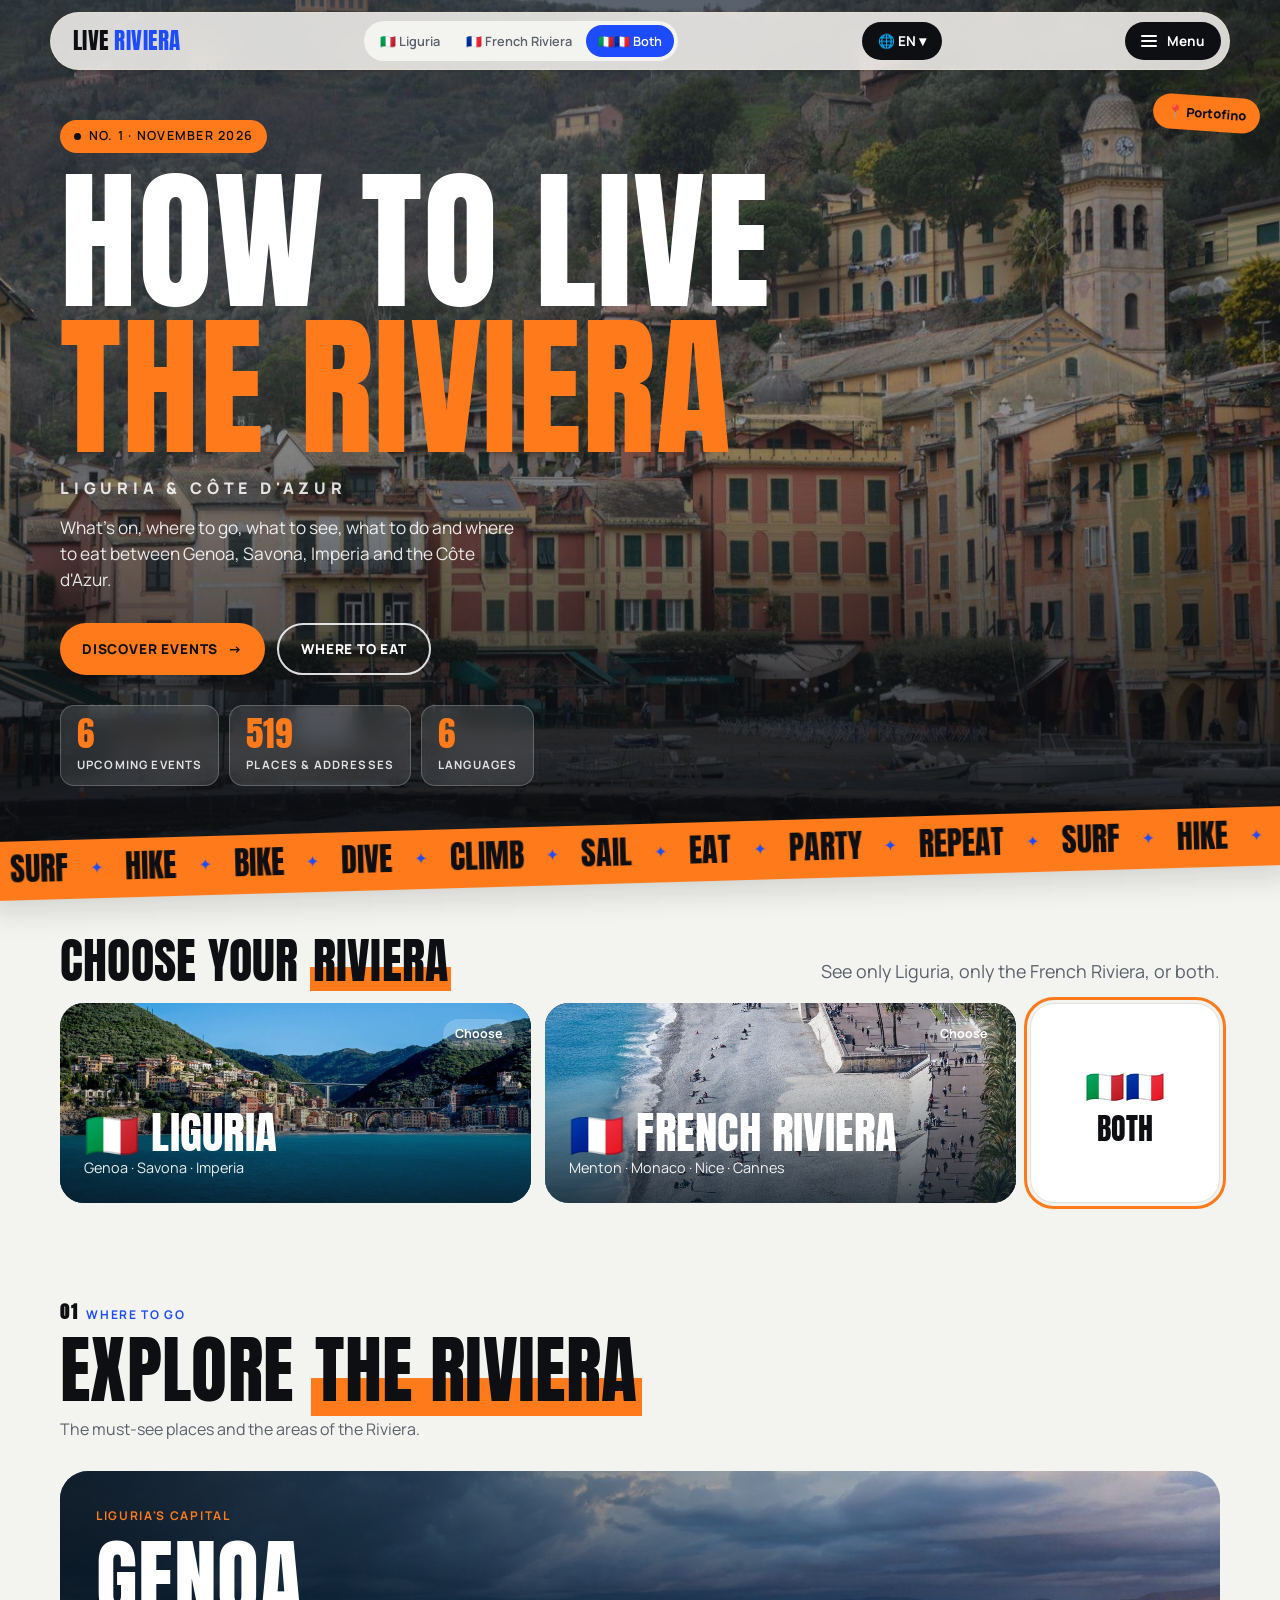
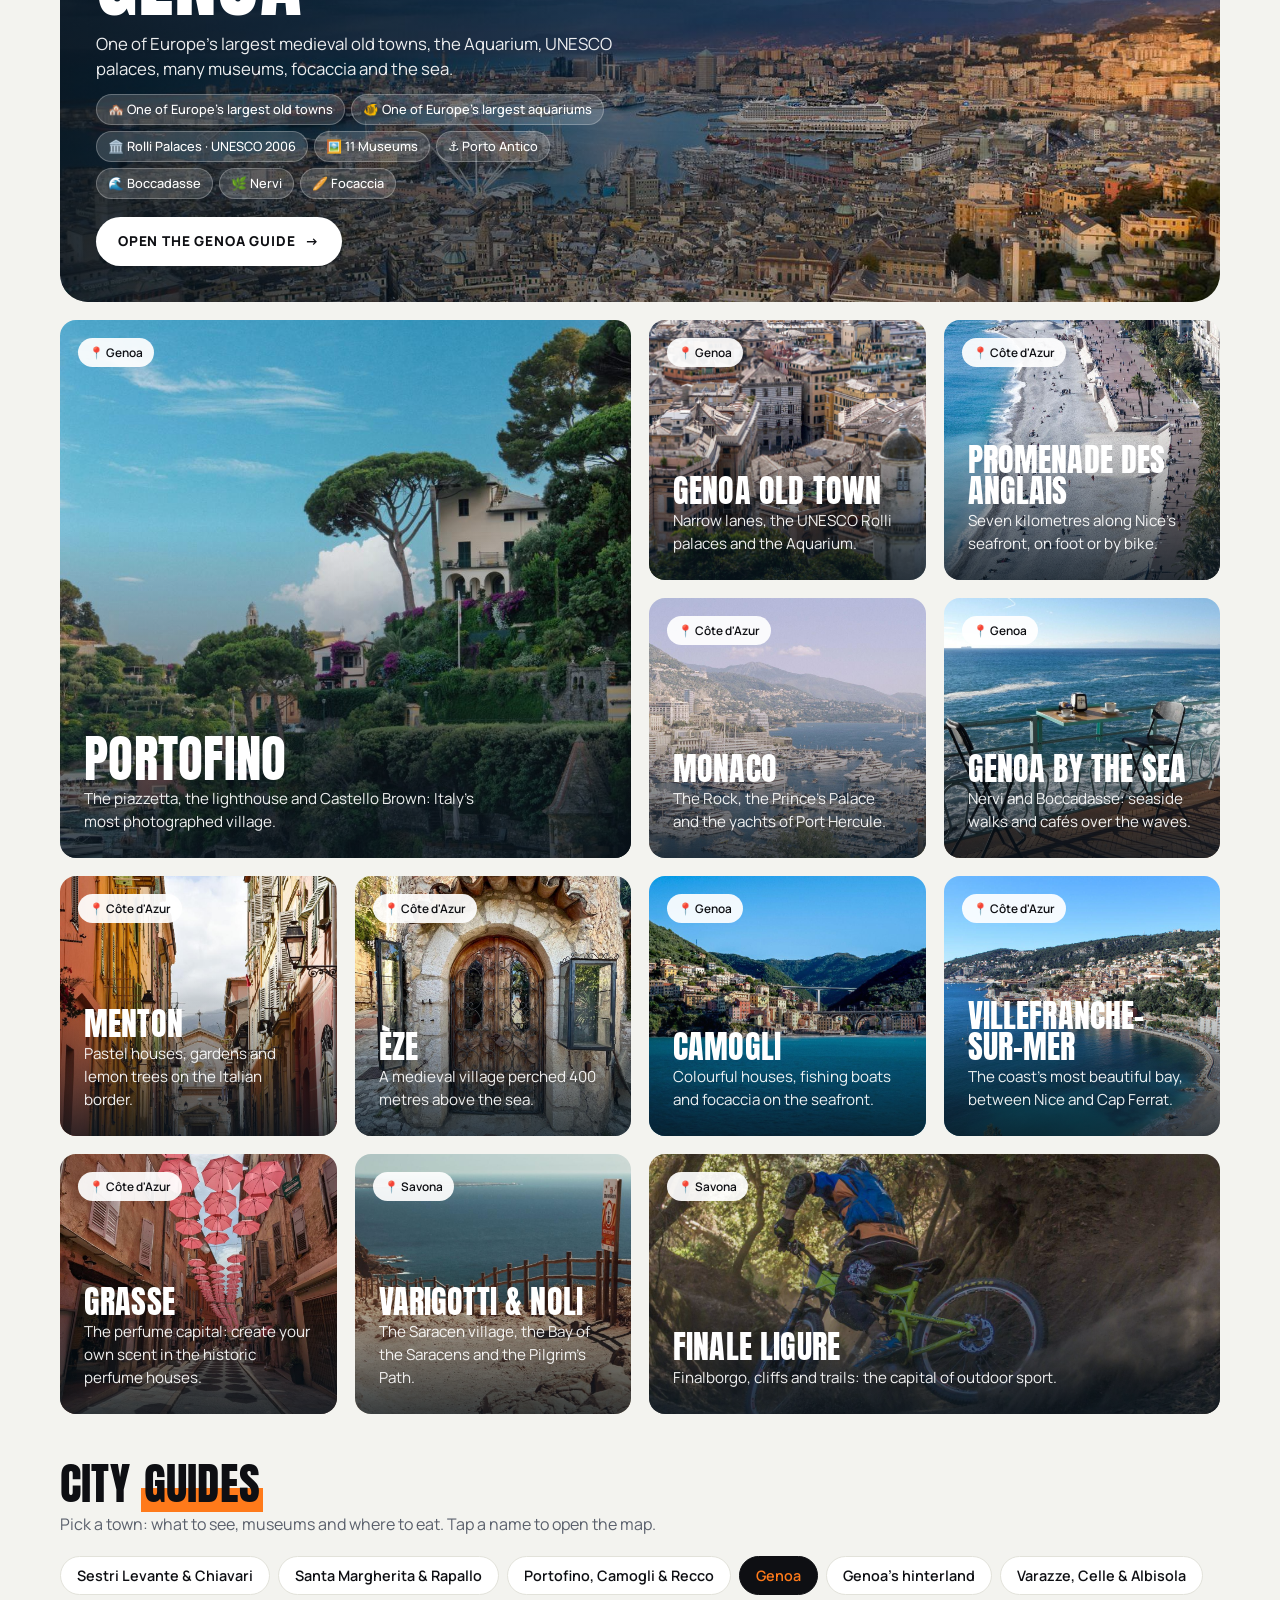
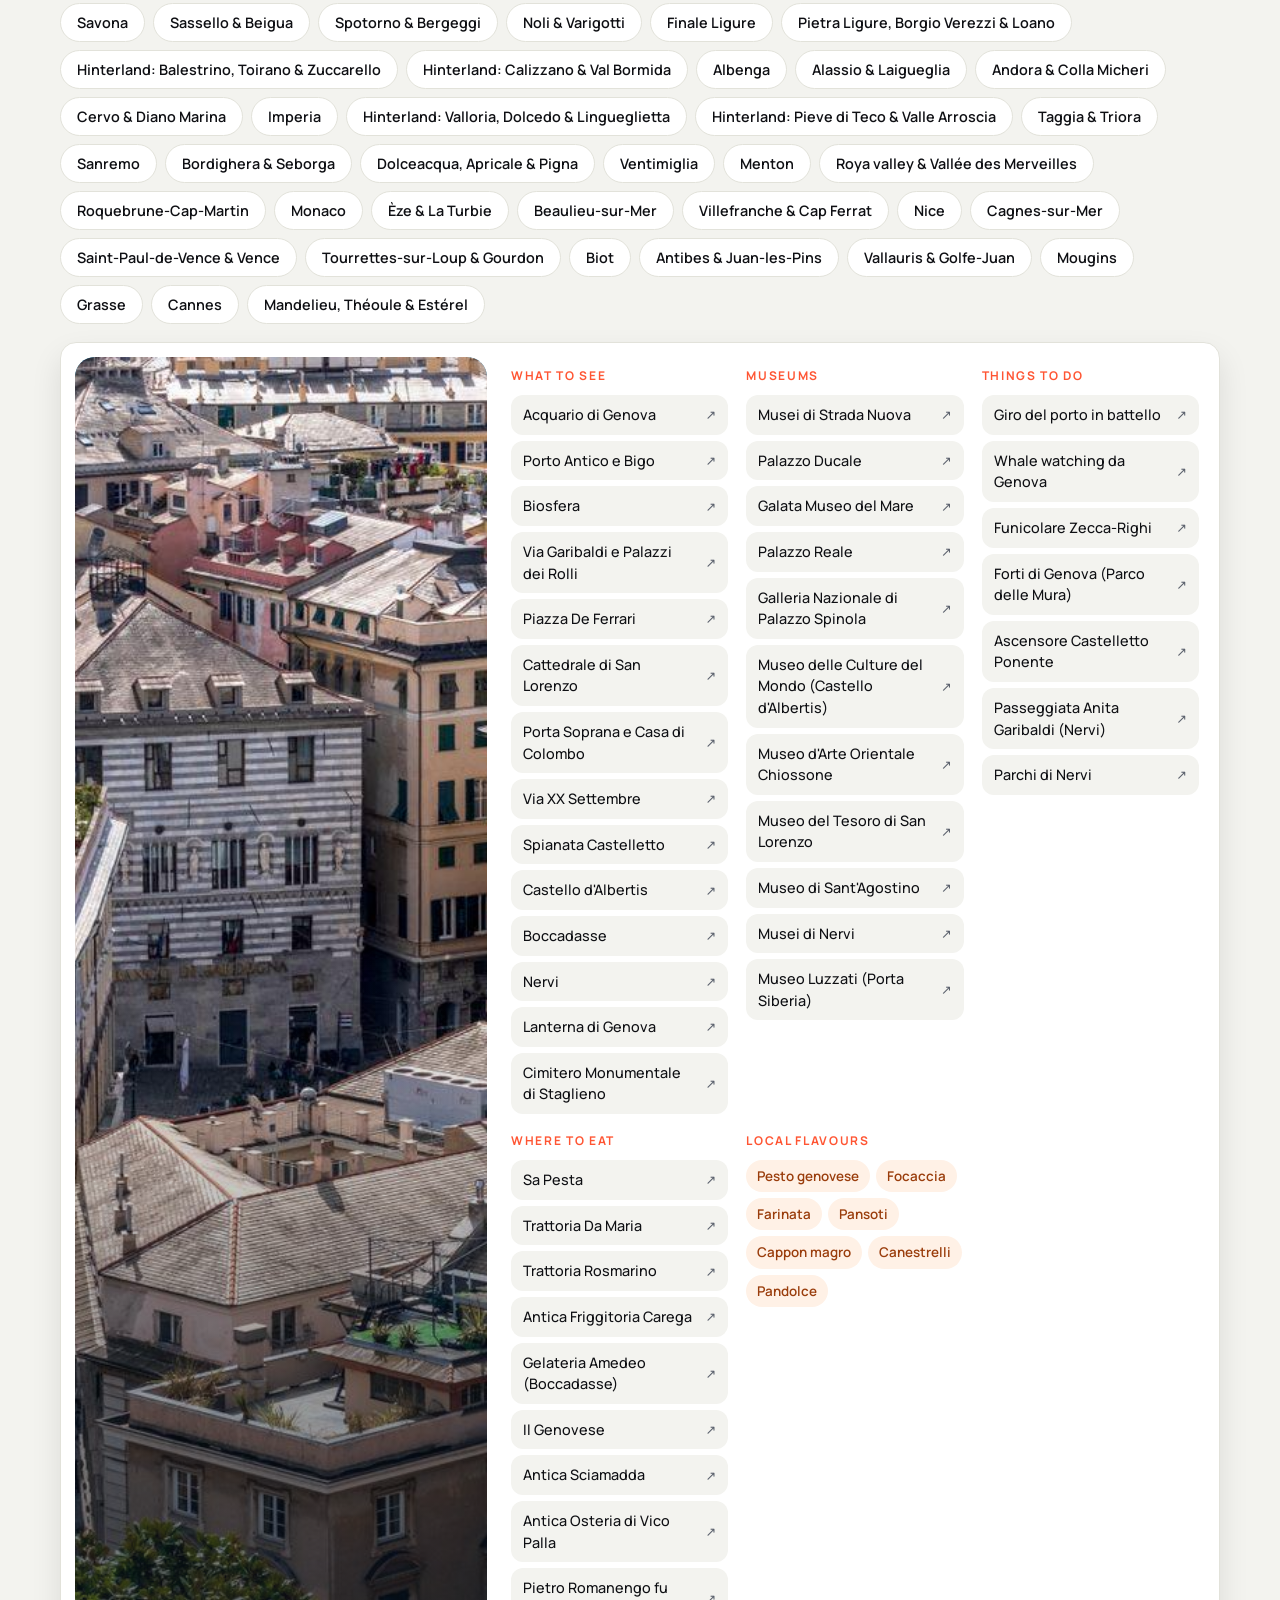
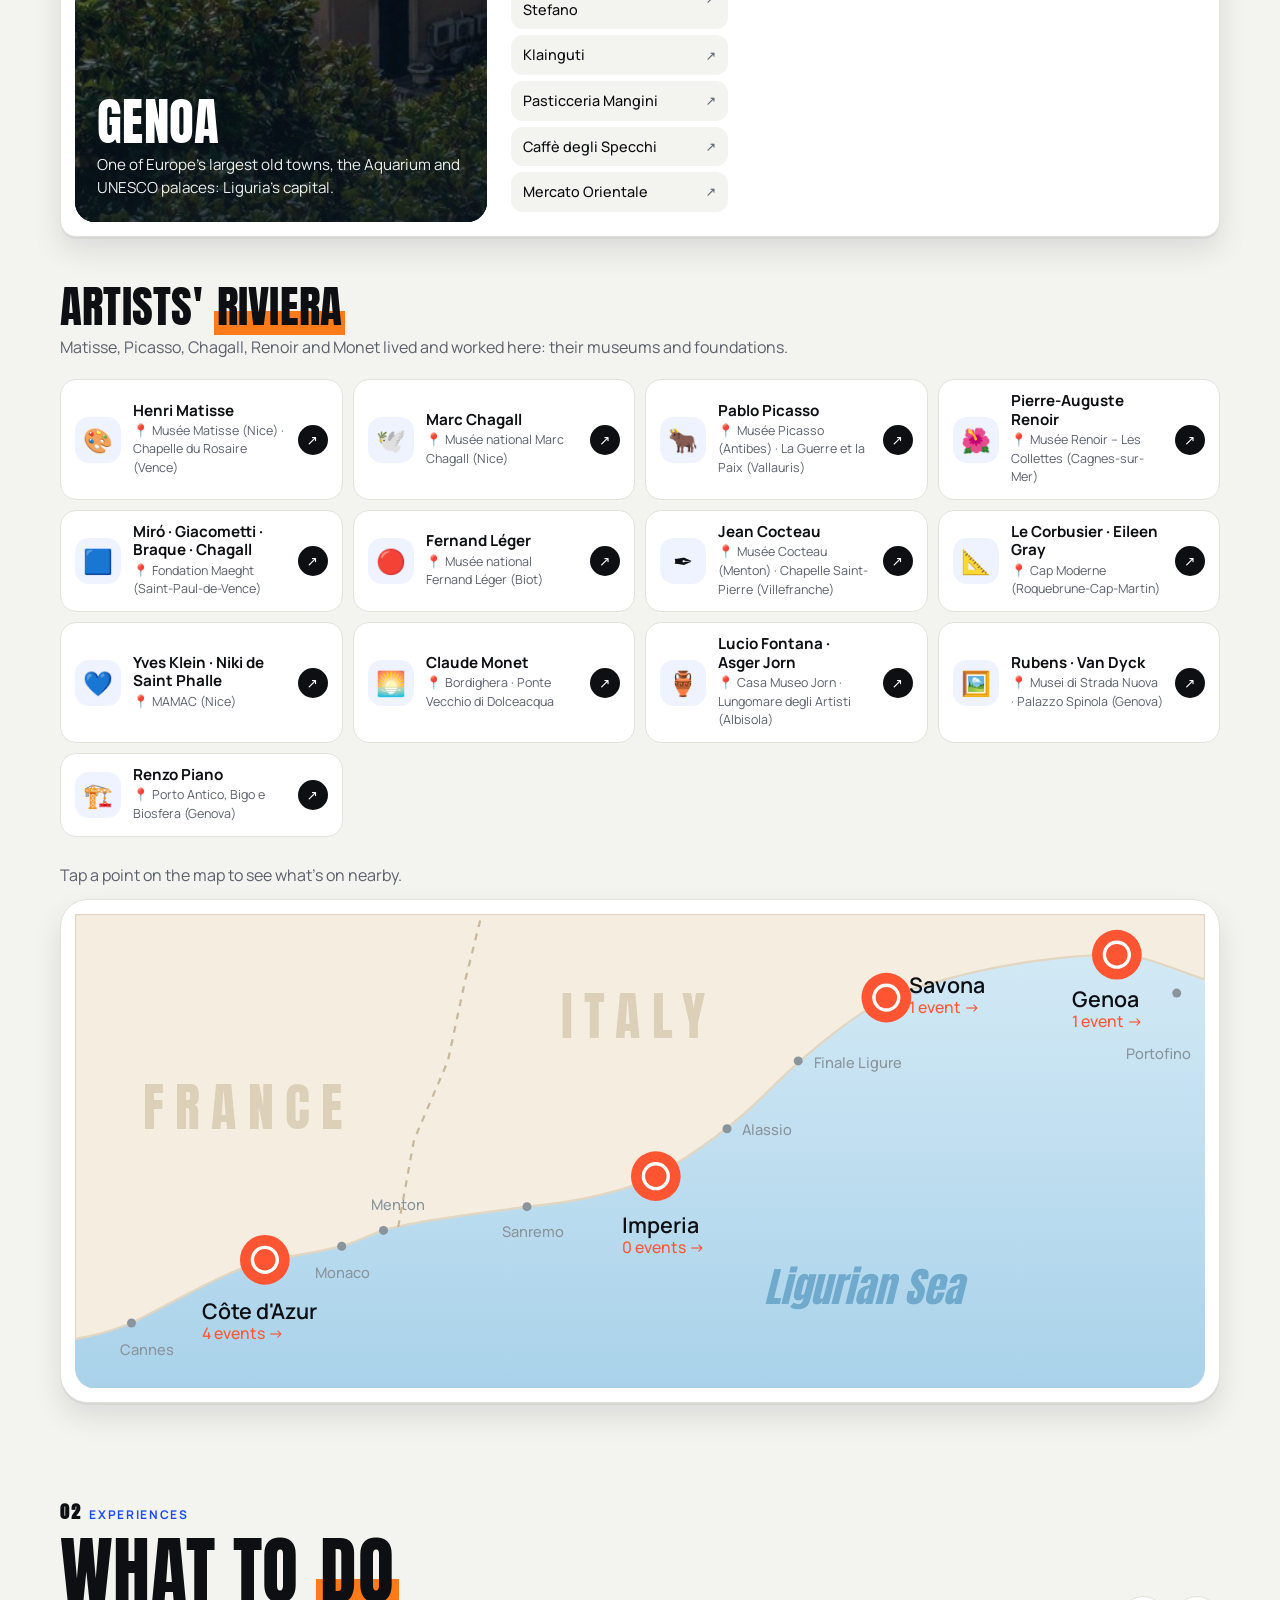
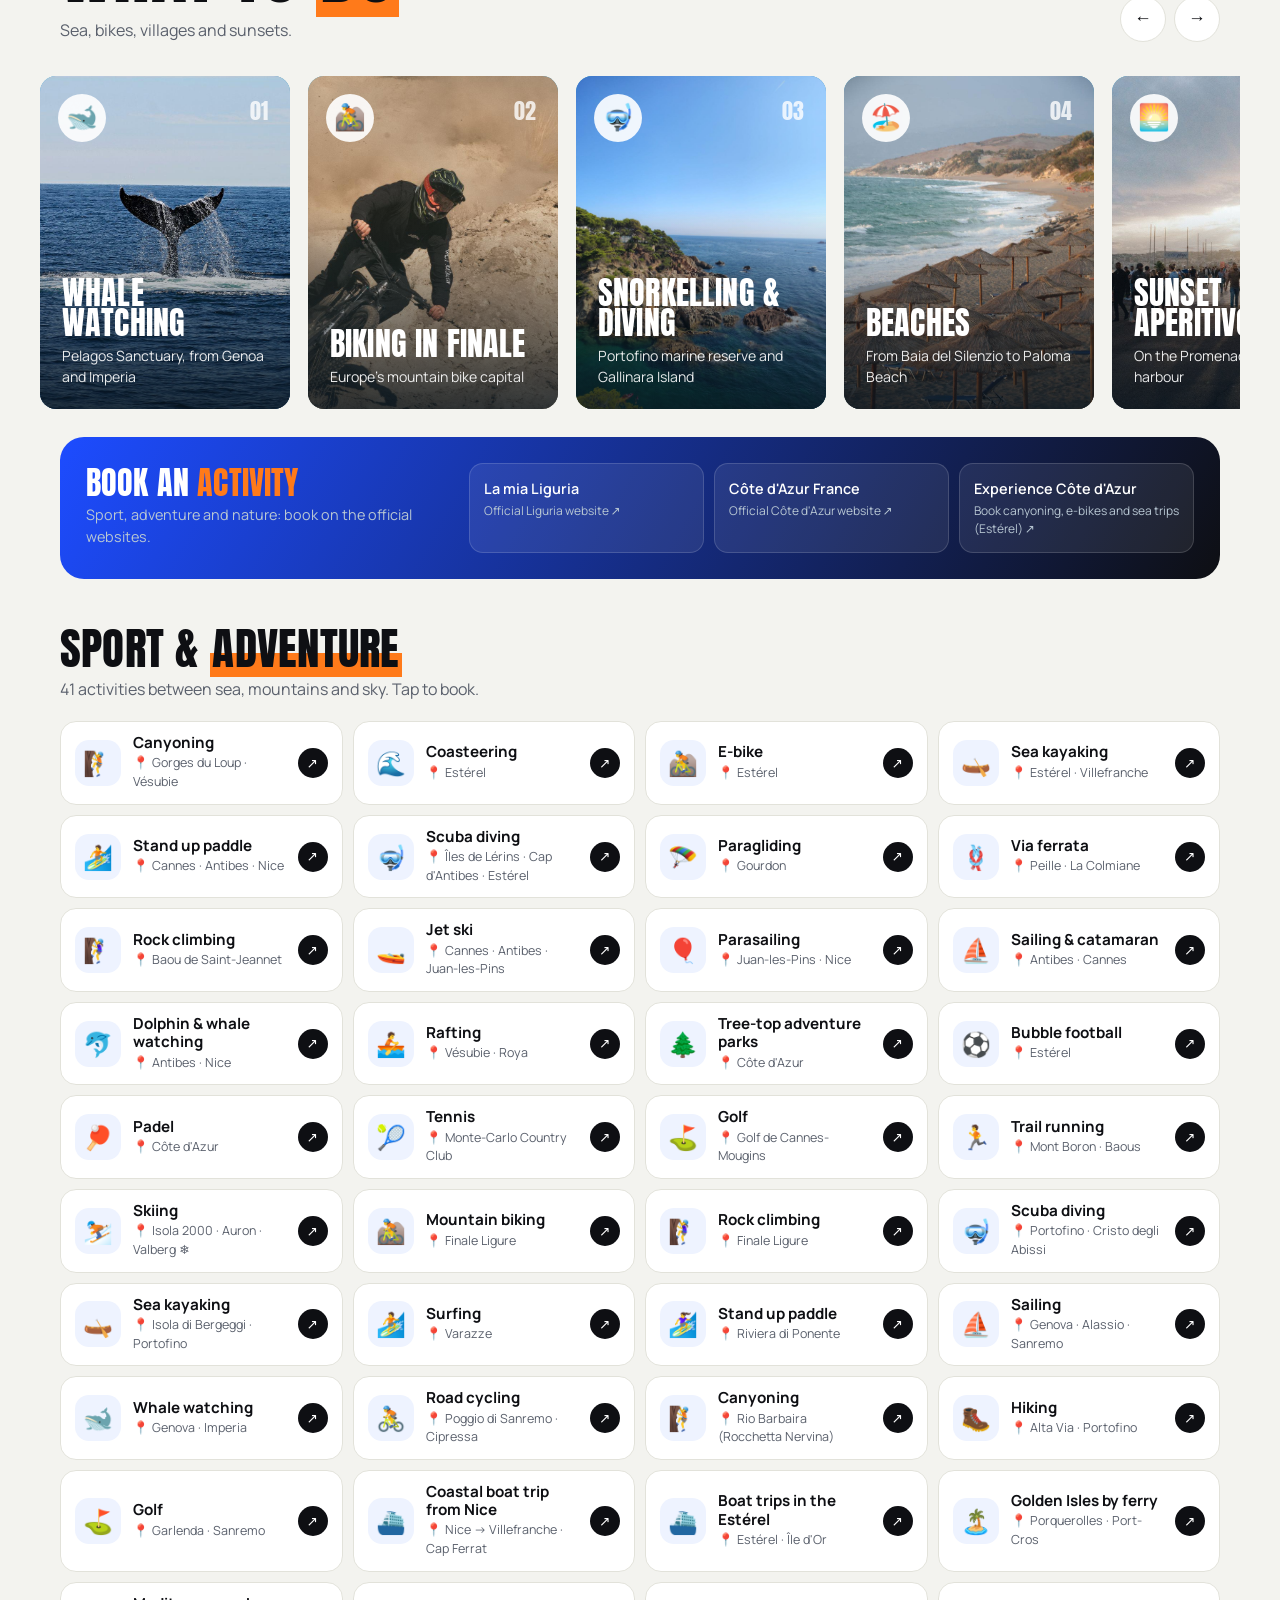
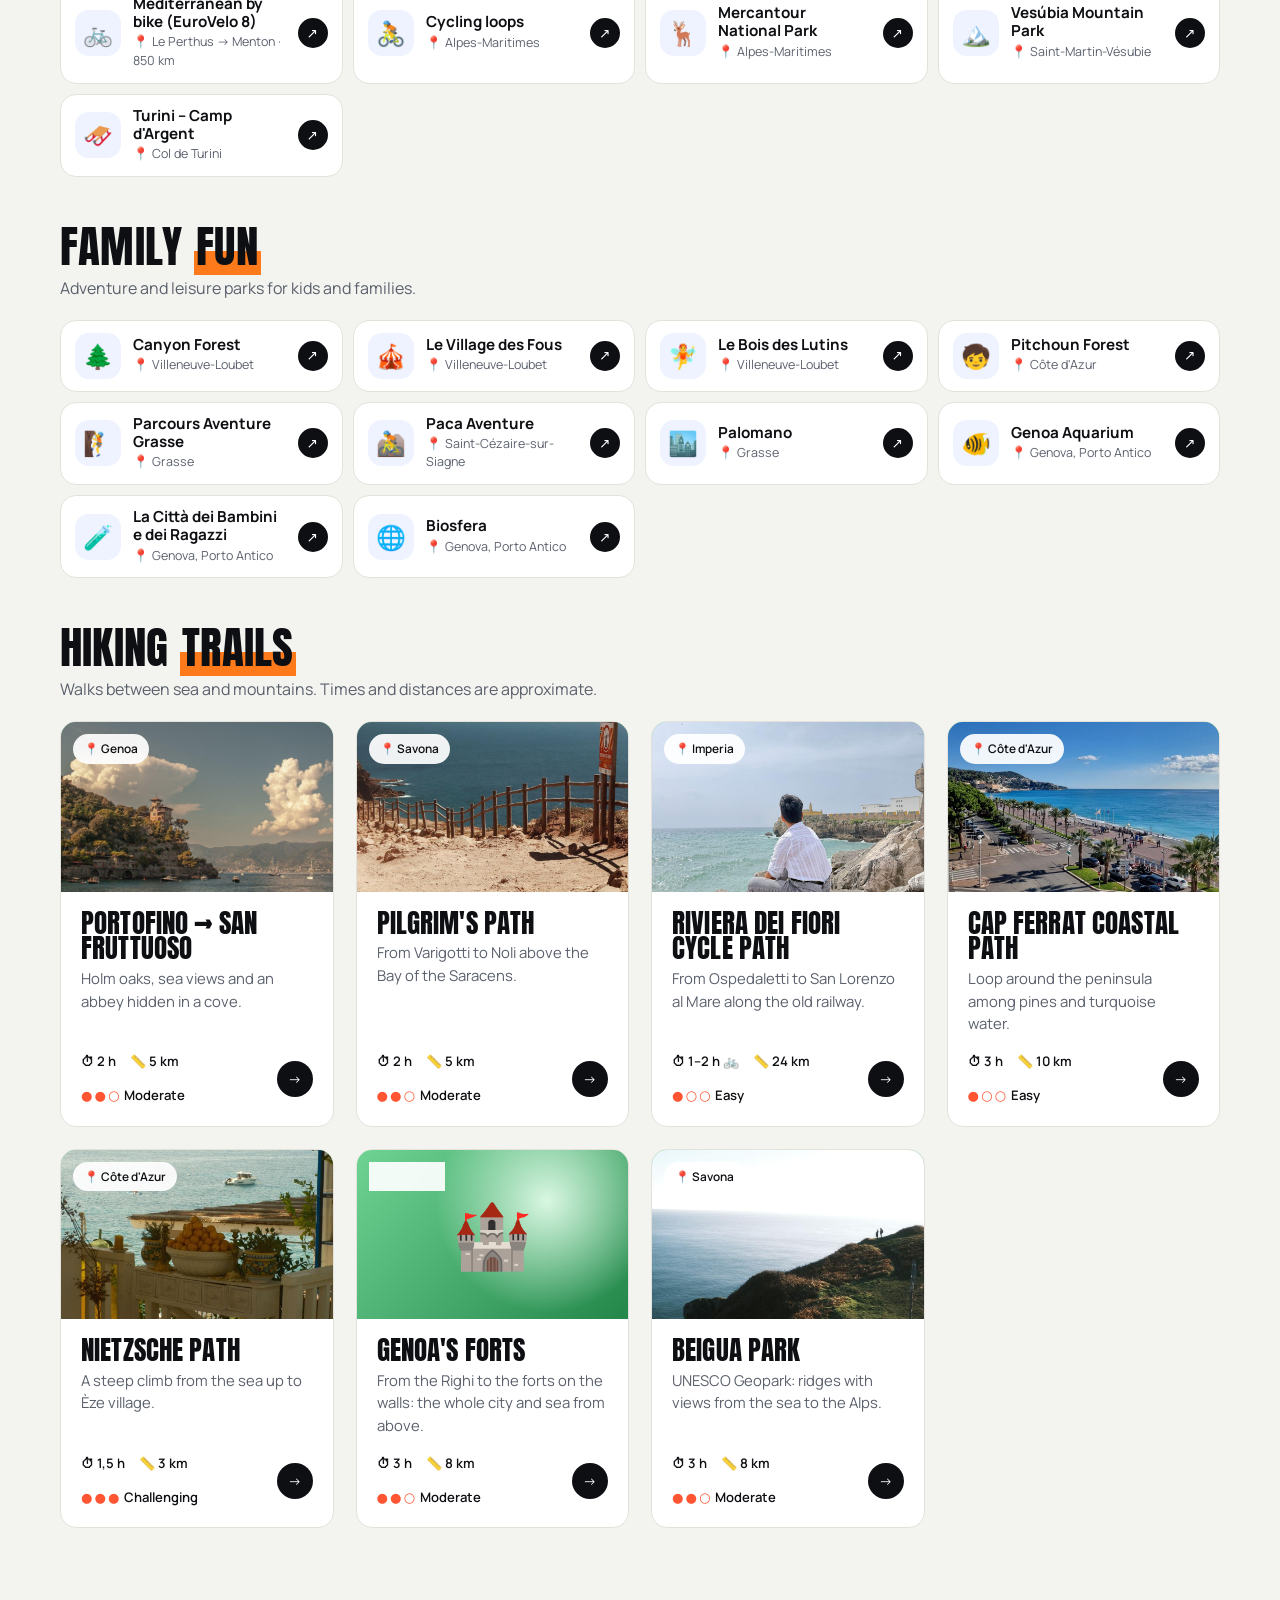
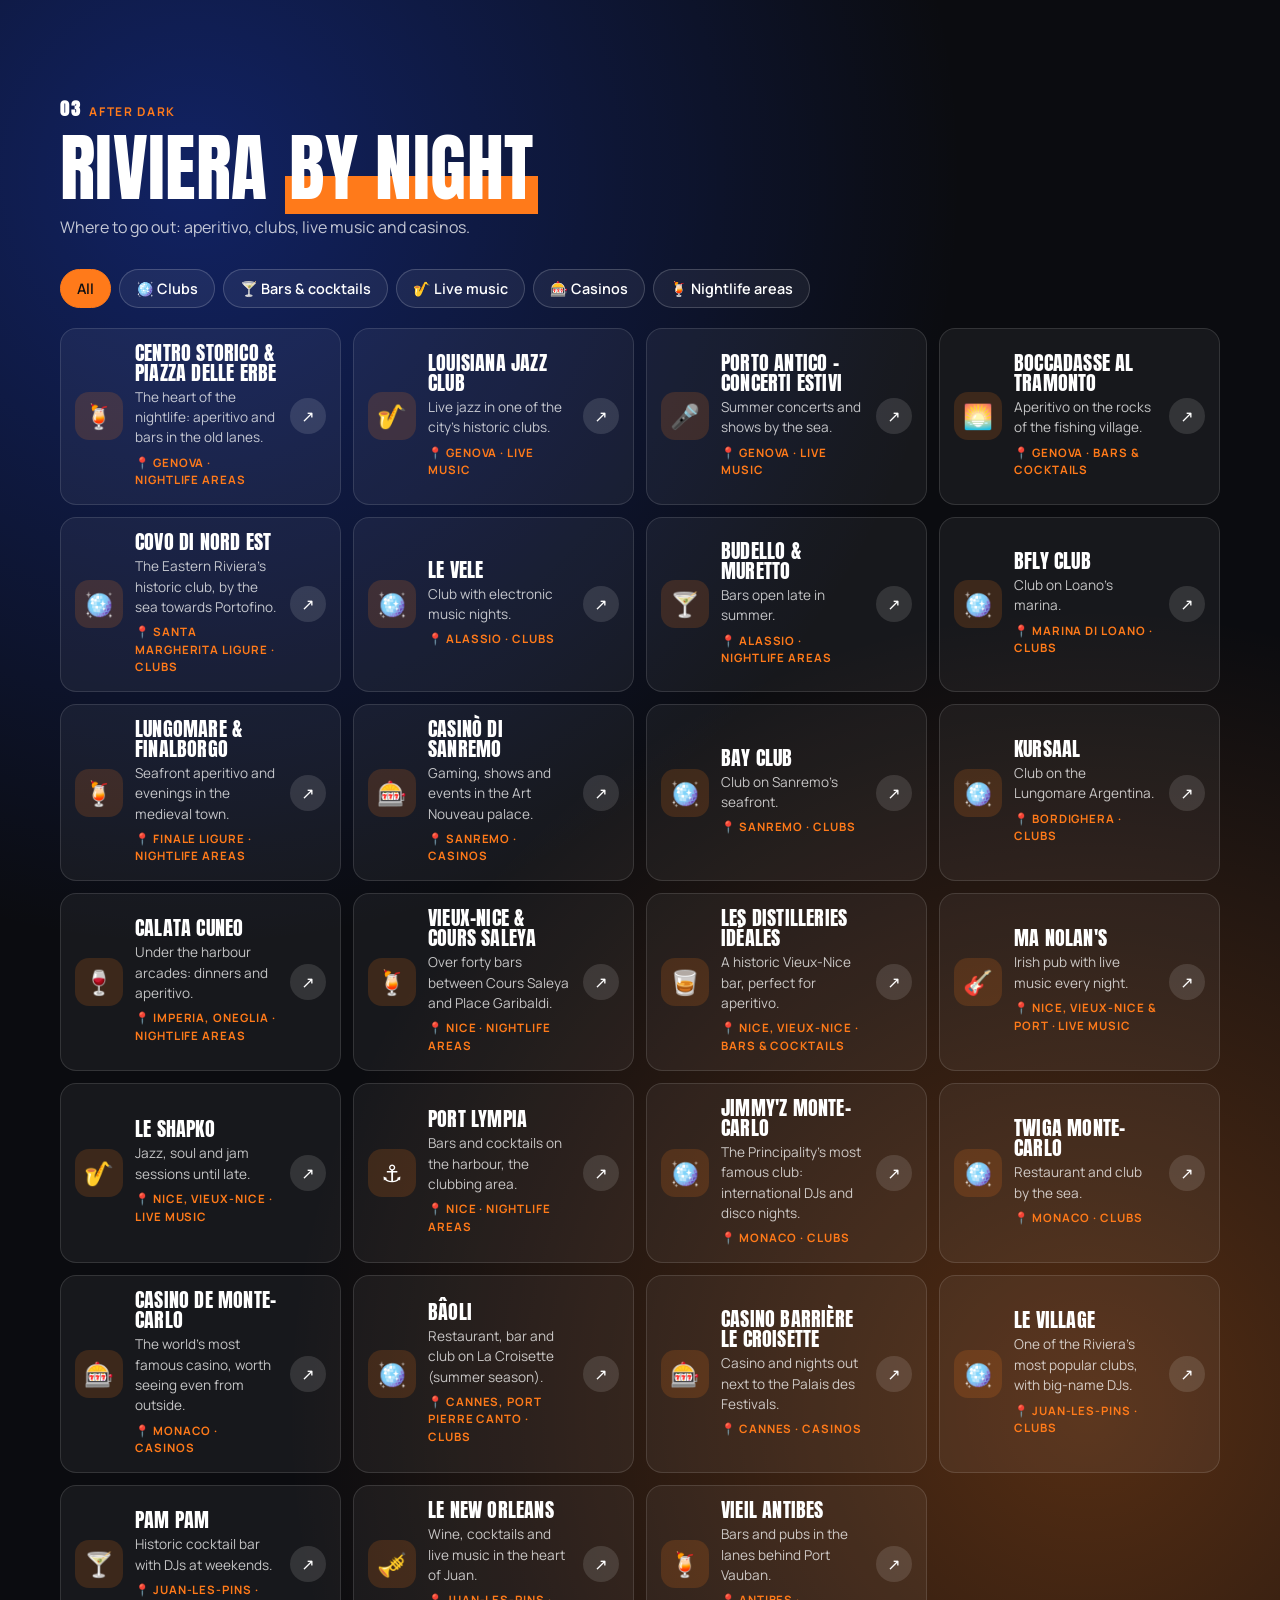
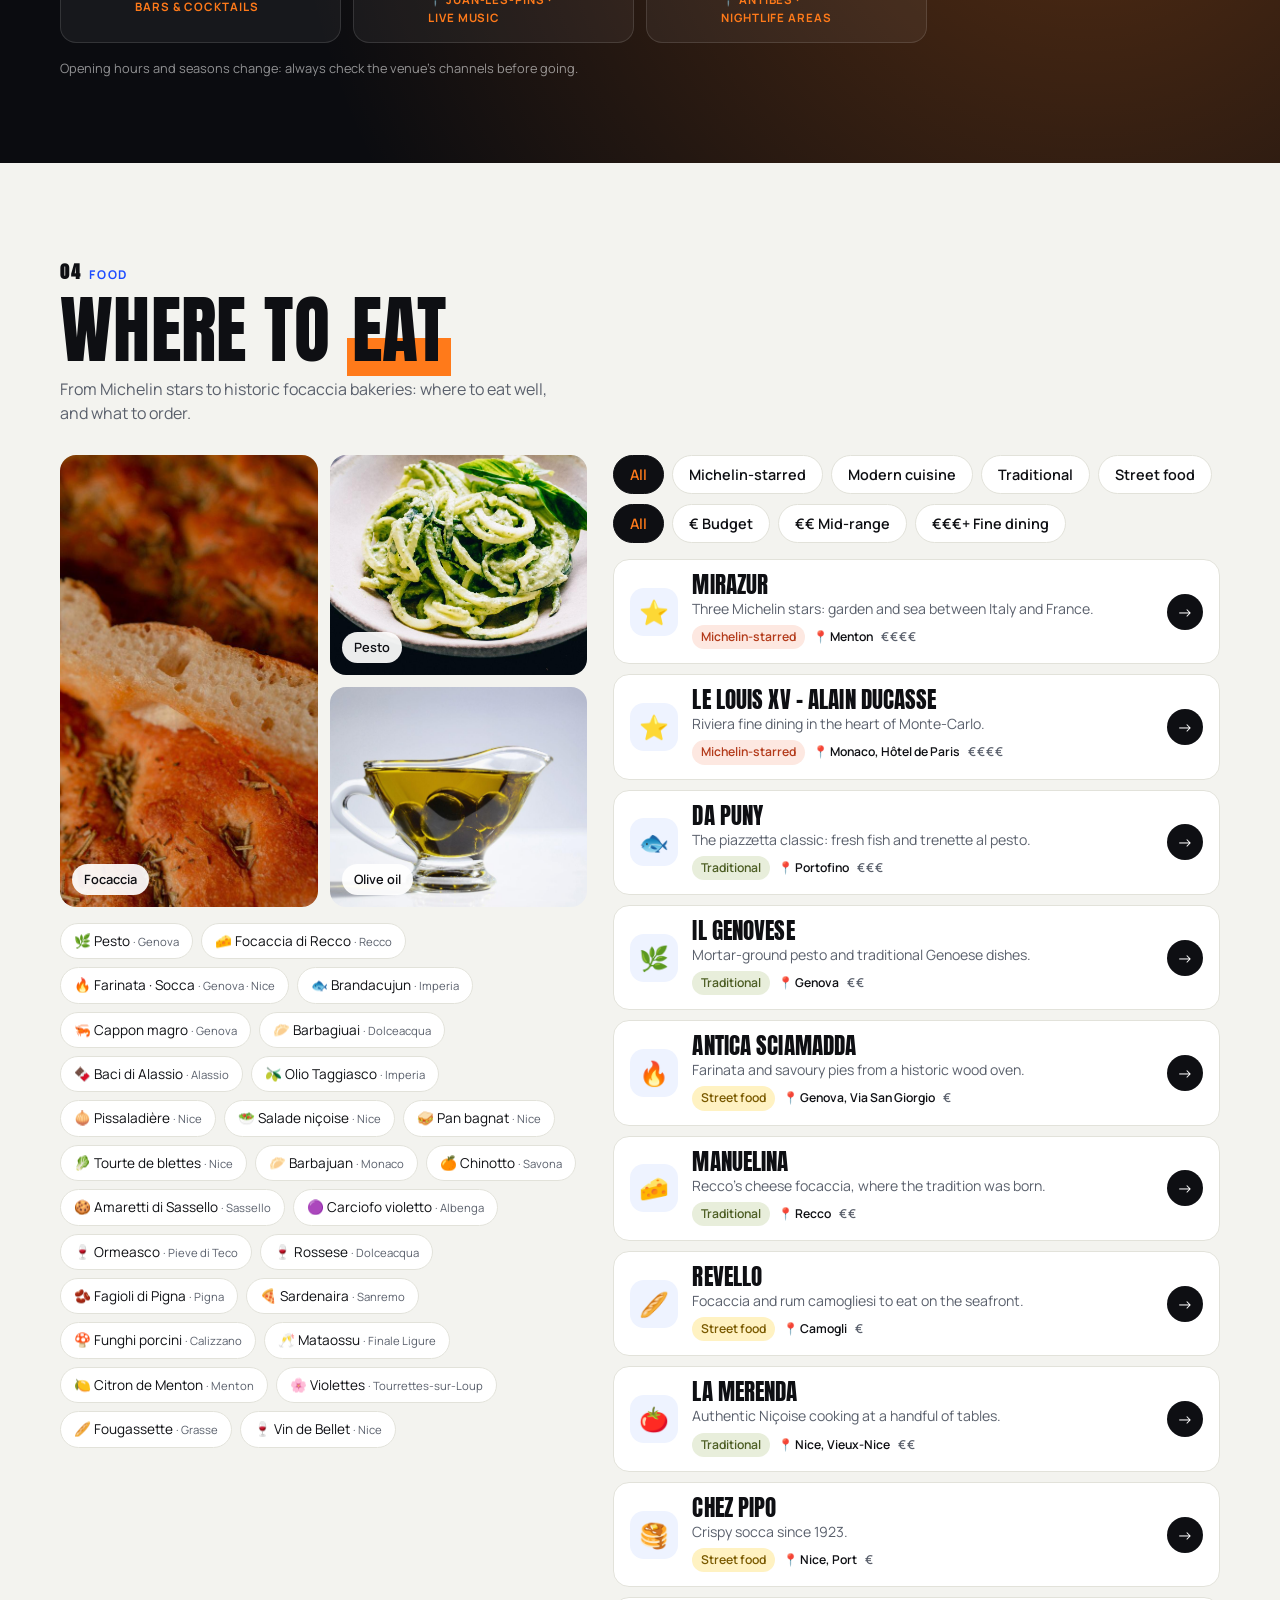
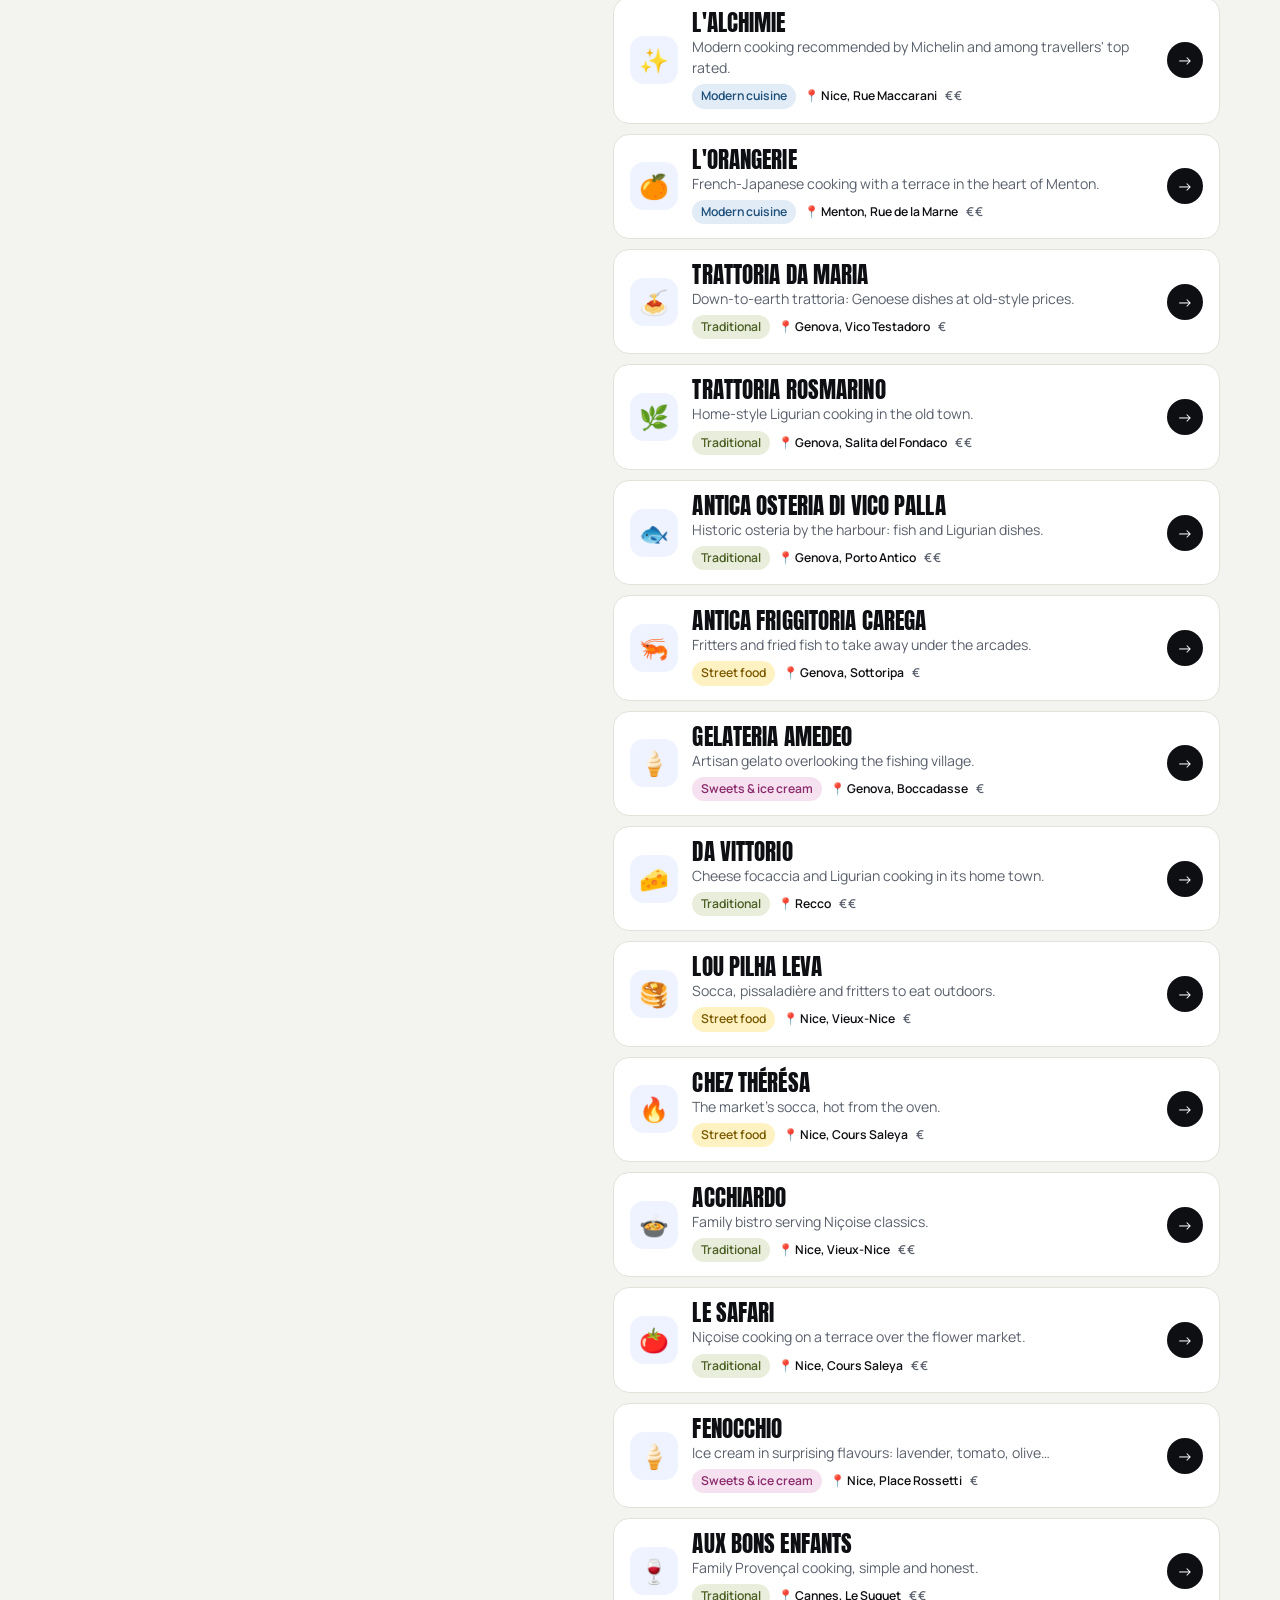
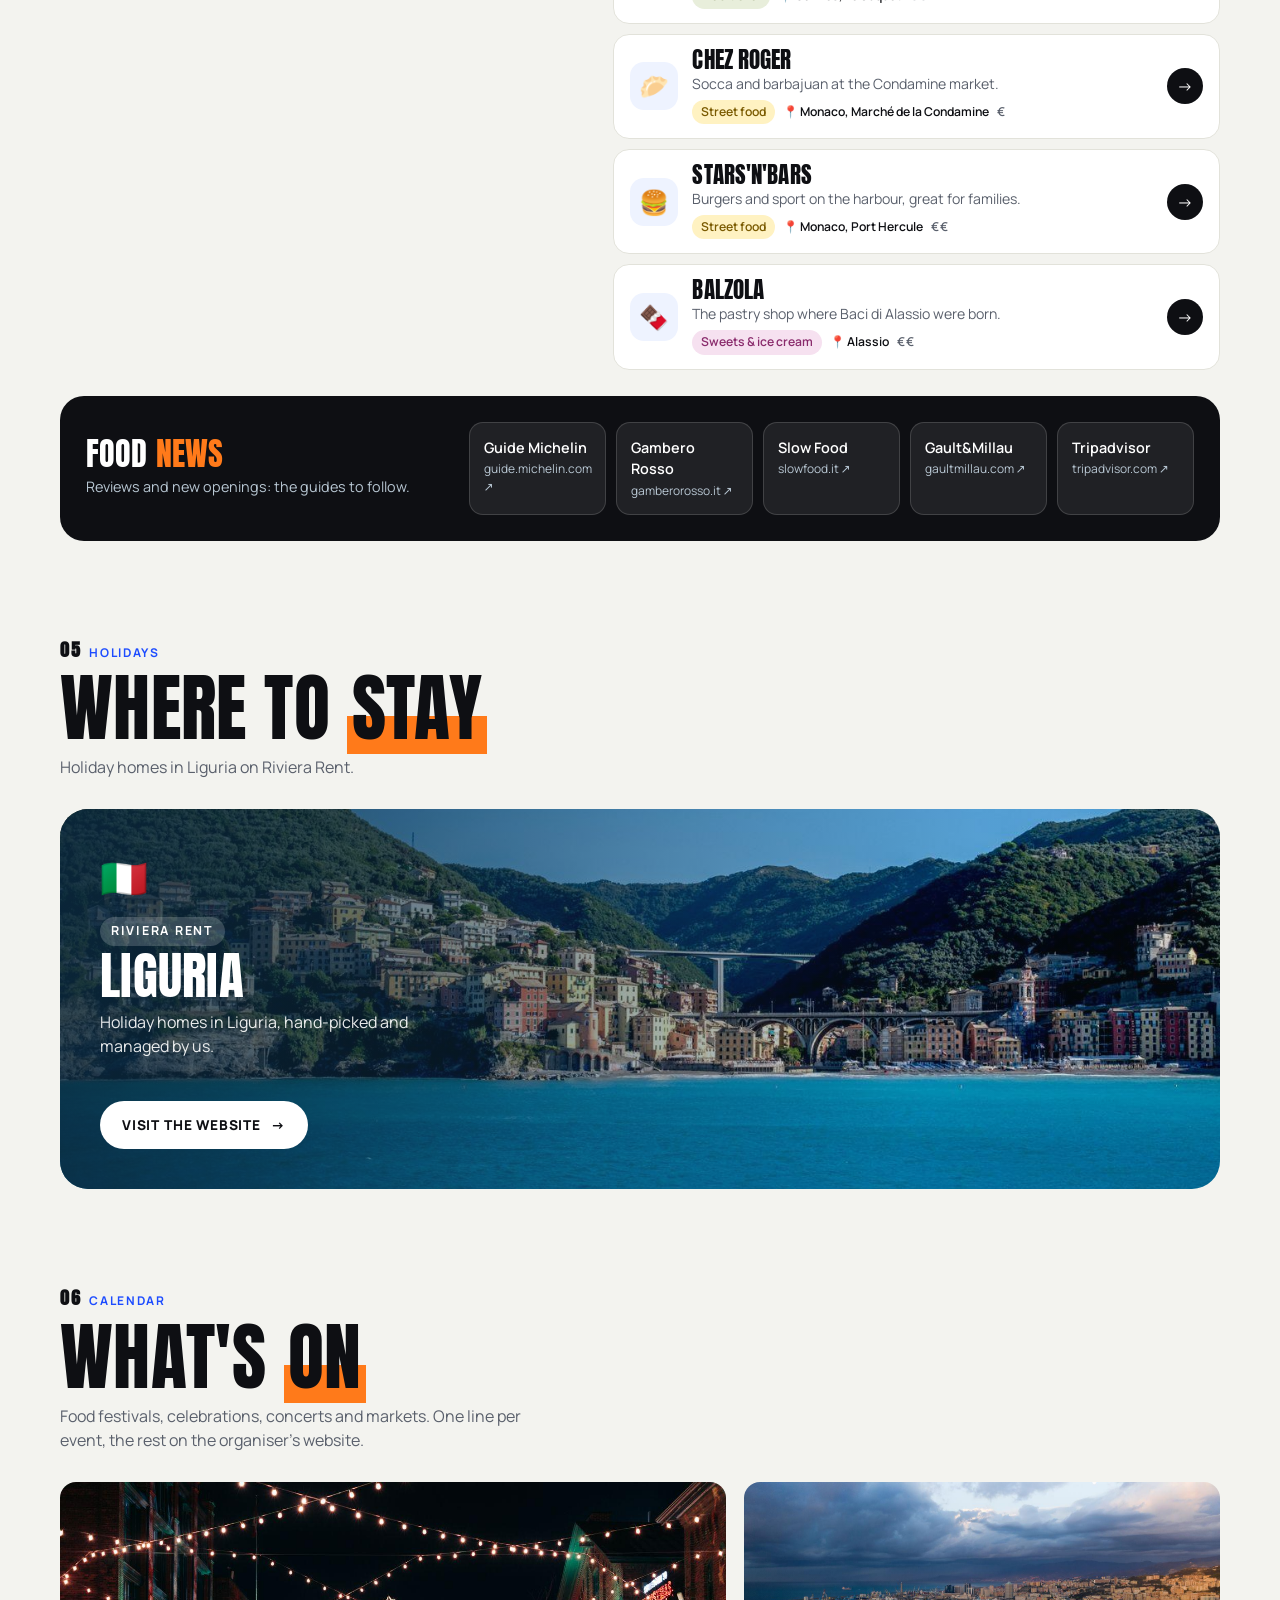
==== commit 80021d11: "Riviera by night, Andora, entroterra imperiese, Estérel e Roya Nuova sezione notte (27 locali); 44 C" ====
--- a/index.html
+++ b/index.html
@@ -382,6 +382,29 @@
   .menu-main i { color: var(--lemon); }
   .tile .when, .spot-kicker { color: var(--lemon); letter-spacing: .14em; }
   .pick.on { outline-color: var(--lemon); }
+
+  /* nightlife: sezione scura a tutta larghezza */
+  .night { position: relative; isolation: isolate; color: #fff; padding-bottom: 72px; margin-top: 72px; }
+  .night::before { content: ""; position: absolute; inset: 0 calc(50% - 50vw); z-index: -1;
+    background: radial-gradient(circle at 15% 10%, rgba(29,76,255,.35), transparent 40%), radial-gradient(circle at 85% 80%, rgba(255,122,26,.3), transparent 45%), #0b0c10; }
+  .night .head h2 { color: #fff; }
+  .night .head h2 em { color: #fff; }
+  .night .head p { color: rgba(255,255,255,.75); }
+  .night .num { color: #fff; }
+  .night .eyebrow { color: var(--lemon); }
+  .night .chip { background: rgba(255,255,255,.06); color: #fff; border-color: rgba(255,255,255,.18); }
+  .night .chip.on { background: var(--lemon); color: var(--ink); border-color: var(--lemon); }
+  .nights { display: grid; grid-template-columns: repeat(auto-fill, minmax(min(280px, 100%), 1fr)); gap: 12px; }
+  .nightcard { display: grid; grid-template-columns: 48px minmax(0, 1fr) auto; gap: 12px; align-items: center; text-decoration: none; color: #fff;
+    background: rgba(255,255,255,.05); border: 1px solid rgba(255,255,255,.12); border-radius: 16px; padding: 14px; transition: transform .2s, border-color .2s, background .2s; animation: pop .35s ease both; }
+  .nightcard:hover { transform: translateY(-3px); border-color: var(--lemon); background: rgba(255,255,255,.09); }
+  .nightcard .ic { width: 48px; height: 48px; border-radius: 14px; display: grid; place-items: center; font-size: 1.5rem; background: rgba(255,122,26,.16); }
+  .nightcard b { display: block; font-family: var(--display); font-weight: 400; text-transform: uppercase; font-size: 1.25rem; line-height: 1; letter-spacing: .01em; }
+  .nightcard p { margin: 4px 0 0; font-size: .85rem; color: rgba(255,255,255,.75); }
+  .nightcard small { display: inline-block; margin-top: 6px; font-size: .72rem; font-weight: 700; letter-spacing: .08em; text-transform: uppercase; color: var(--lemon); }
+  .nightcard .go { background: rgba(255,255,255,.12); color: #fff; }
+  .nightcard:hover .go { background: var(--lemon); color: var(--ink); }
+  .night-note { margin-top: 16px; font-size: .8rem; color: rgba(255,255,255,.55); }
 
   /* copertina a tutta pagina */
   .hero { padding: 0; }
@@ -475,6 +498,7 @@
   <nav class="menu-main">
     <a href="#explore">Explore<i>›</i></a>
     <a href="#do">What to do<i>›</i></a>
+    <a href="#night">Nightlife<i>›</i></a>
     <a href="#eat">Where to eat<i>›</i></a>
     <a href="#stay">Where to stay<i>›</i></a>
     <a href="#on">What's on<i>›</i></a>
@@ -619,11 +643,25 @@
     <div class="grid" id="hikeGrid"></div>
   </section>
 
+  <!-- ================= NIGHTLIFE ================= -->
+  <section id="night" class="reveal night">
+    <div class="head">
+      <div>
+        <span class="eyebrow"><span class="num">03</span><span data-i18n="nightEyebrow"></span></span>
+        <h2>Riviera <em>by night</em></h2>
+        <p data-i18n="nightSub"></p>
+      </div>
+    </div>
+    <div class="chips" id="nightChips" style="margin-bottom:18px"></div>
+    <div class="nights" id="nightGrid"></div>
+    <p class="night-note" data-i18n="nightNote"></p>
+  </section>
+
   <!-- ================= WHERE TO EAT ================= -->
   <section id="eat" class="reveal">
     <div class="head">
       <div>
-        <span class="eyebrow"><span class="num">03</span><span data-i18n="eatEyebrow"></span></span>
+        <span class="eyebrow"><span class="num">04</span><span data-i18n="eatEyebrow"></span></span>
         <h2>Where to <em>eat</em></h2>
         <p data-i18n="eatSub"></p>
       </div>
@@ -655,7 +693,7 @@
   <section id="stay" class="reveal">
     <div class="head">
       <div>
-        <span class="eyebrow"><span class="num">04</span><span data-i18n="stayEyebrow"></span></span>
+        <span class="eyebrow"><span class="num">05</span><span data-i18n="stayEyebrow"></span></span>
         <h2>Where to <em>stay</em></h2>
         <p data-i18n="staySub"></p>
       </div>
@@ -673,7 +711,7 @@
   <section id="on" class="reveal">
     <div class="head">
       <div>
-        <span class="eyebrow"><span class="num">05</span><span data-i18n="onEyebrow"></span></span>
+        <span class="eyebrow"><span class="num">06</span><span data-i18n="onEyebrow"></span></span>
         <h2>What's <em>on</em></h2>
         <p data-i18n="onSub"></p>
       </div>
@@ -1527,14 +1565,17 @@
    "Albenga, centro storico",
    "Battistero (Albenga)",
    "Cattedrale di San Michele (Albenga)",
-   "Torri medievali di Albenga"
+   "Torri medievali di Albenga",
+   "Piazza dei Leoni (Albenga)"
   ],
   "museums": [
    "Museo Navale Romano (Albenga)"
   ],
   "eat": [],
   "do": [
-   "Via Julia Augusta Albenga–Alassio (strada romana)"
+   "Via Julia Augusta Albenga–Alassio (strada romana)",
+   "Visita alle aziende agricole della piana",
+   "Pista ciclabile Albenga–Alassio"
   ],
   "taste": [
    "Carciofo violetto di Albenga",
@@ -1585,6 +1626,49 @@
   ]
  },
  {
+  "id": "andora",
+  "zone": "savona",
+  "img": "",
+  "icon": "🏰",
+  "where": "Andora",
+  "name": {
+   "en": "Andora & Colla Micheri",
+   "zh": "安多拉与科拉米凯里"
+  },
+  "t": {
+   "it": "Il castello dei Clavesana riaperto come museo nel 2026, il borgo di Colla Micheri e una cucina stellata tra le vigne.",
+   "fr": "Le château des Clavesana rouvert en musée en 2026, le hameau de Colla Micheri et une table étoilée dans les vignes.",
+   "en": "The Clavesana castle reopened as a museum in 2026, the hamlet of Colla Micheri and Michelin-starred dining among the vines.",
+   "de": "Die 2026 als Museum wiedereröffnete Burg der Clavesana, der Weiler Colla Micheri und Sterneküche zwischen den Reben.",
+   "nl": "Het kasteel van de Clavesana, in 2026 heropend als museum, het gehucht Colla Micheri en sterrenkeuken tussen de wijnstokken.",
+   "zh": "2026年作为博物馆重新开放的克拉维萨纳城堡、科拉米凯里小村，以及葡萄园中的米其林餐厅。"
+  },
+  "see": [
+   "Castello dei Clavesana – Paraxo",
+   "Borgo Castello di Andora",
+   "Colla Micheri, borgo di Thor Heyerdahl",
+   "Ponte medievale di Andora",
+   "Spiaggia e porto di Andora"
+  ],
+  "museums": [
+   "Mostra «Figure di donna» al Castello dei Clavesana"
+  ],
+  "do": [
+   "Sentiero Colla Micheri – Laigueglia",
+   "Pista ciclabile di Andora"
+  ],
+  "eat": [
+   "Vignamare (1 stella Michelin, Colla Micheri)",
+   "Osteria Colla Micheri",
+   "Trattoria Dau Vescu"
+  ],
+  "taste": [
+   "Pigato e Vermentino",
+   "Olio extravergine",
+   "Basilico e ortaggi della valle"
+  ]
+ },
+ {
   "id": "cervo",
   "zone": "imperia",
   "img": "",
@@ -1638,11 +1722,14 @@
   "see": [
    "Parasio (Porto Maurizio)",
    "Basilica di San Maurizio",
-   "Porto di Oneglia"
+   "Porto di Oneglia",
+   "Villa Grock",
+   "Pista ciclabile Imperia – San Lorenzo"
   ],
   "museums": [
    "Museo dell'Olivo Carlo Carli",
-   "Museo Navale"
+   "Museo Navale",
+   "Villa Grock – Museo del Clown"
   ],
   "eat": [
    "Calata Cuneo (Oneglia)"
@@ -1653,7 +1740,52 @@
    "Pasta (città di storici pastifici)",
    "Brandacujun"
   ],
-  "do": []
+  "do": [
+   "Vele d'Epoca di Imperia (settembre)",
+   "Olioliva (novembre)"
+  ]
+ },
+ {
+  "id": "entroim",
+  "zone": "imperia",
+  "img": "",
+  "icon": "🚪",
+  "where": "Liguria",
+  "name": {
+   "it": "Entroterra: Valloria, Dolcedo & Lingueglietta",
+   "fr": "Arrière-pays : Valloria, Dolcedo & Lingueglietta",
+   "en": "Hinterland: Valloria, Dolcedo & Lingueglietta",
+   "zh": "内陆：瓦洛里亚、多尔切多与林圭列塔"
+  },
+  "t": {
+   "it": "Il paese delle porte dipinte, i ponti medievali di Dolcedo e la chiesa-fortezza di Lingueglietta, tra frantoi e ulivi.",
+   "fr": "Le village aux portes peintes, les ponts médiévaux de Dolcedo et l'église-forteresse de Lingueglietta, entre moulins et oliviers.",
+   "en": "The village of painted doors, Dolcedo's medieval bridges and Lingueglietta's fortified church, among olive mills and groves.",
+   "de": "Das Dorf der bemalten Türen, Dolcedos mittelalterliche Brücken und Lingueglietas Wehrkirche, zwischen Ölmühlen und Oliven.",
+   "nl": "Het dorp van de beschilderde deuren, de middeleeuwse bruggen van Dolcedo en de vestingkerk van Lingueglietta, tussen olijfmolens.",
+   "zh": "彩绘门之村、多尔切多的中世纪古桥和林圭列塔的堡垒教堂，掩映在油坊与橄榄林间。"
+  },
+  "see": [
+   "Valloria, il paese delle porte dipinte",
+   "Dolcedo, ponti medievali",
+   "Lingueglietta, chiesa-fortezza di San Pietro",
+   "Borgomaro",
+   "Valle del Prino"
+  ],
+  "museums": [
+   "Museo delle cose dimenticate (Valloria)"
+  ],
+  "do": [
+   "Visita a un frantoio",
+   "Trekking tra gli uliveti della Valle del Prino"
+  ],
+  "eat": [],
+  "taste": [
+   "Olio extravergine Riviera Ligure DOP",
+   "Olive taggiasche",
+   "Pane e focaccia",
+   "Erbe aromatiche"
+  ]
  },
  {
   "id": "arroscia",
@@ -1719,7 +1851,8 @@
    "Museo Etnografico e della Stregoneria (Triora)"
   ],
   "do": [
-   "Escursioni in Valle Argentina"
+   "Escursioni in Valle Argentina",
+   "Fuochi di San Benedetto (febbraio)"
   ],
   "eat": [],
   "taste": [
@@ -1751,7 +1884,10 @@
    "Casinò di Sanremo",
    "Chiesa Russa",
    "Corso Imperatrice",
-   "Bussana Vecchia"
+   "Bussana Vecchia",
+   "Forte di Santa Tecla",
+   "Porto Vecchio di Sanremo",
+   "Teatro Ariston"
   ],
   "museums": [
    "Villa Nobel",
@@ -1765,7 +1901,11 @@
    "Fiori e mimose",
    "Olive taggiasche"
   ],
-  "do": []
+  "do": [
+   "Festival della Canzone Italiana (febbraio)",
+   "Milano–Sanremo (marzo)",
+   "Sanremo in Fiore (corso fiorito)"
+  ]
  },
  {
   "id": "bordighera",
@@ -1789,13 +1929,16 @@
    "Lungomare Argentina (Bordighera)",
    "Bordighera Alta",
    "Giardino Esotico Pallanca",
-   "Seborga, borgo"
+   "Seborga, borgo",
+   "Chiesa di Sant'Ampelio",
+   "Spiaggia della Rotonda"
   ],
   "museums": [
    "Museo Bicknell (Bordighera)"
   ],
   "do": [
-   "Sulle tracce di Monet a Bordighera"
+   "Sulle tracce di Monet a Bordighera",
+   "Serate al Kursaal"
   ],
   "eat": [],
   "taste": [
@@ -1832,7 +1975,8 @@
   "museums": [],
   "do": [
    "Degustazione di Rossese nelle cantine",
-   "Sentiero tra i borghi della Val Nervia"
+   "Sentiero tra i borghi della Val Nervia",
+   "Festa della Michetta (agosto)"
   ],
   "eat": [],
   "taste": [
@@ -1864,10 +2008,15 @@
   "see": [
    "Giardini Botanici Hanbury",
    "Ventimiglia Alta",
-   "Mercato del venerdì (Ventimiglia)"
+   "Mercato del venerdì (Ventimiglia)",
+   "Grotte dei Balzi Rossi",
+   "Area archeologica di Albintimilium",
+   "Cattedrale dell'Assunta (Ventimiglia Alta)",
+   "Forte dell'Annunziata"
   ],
   "museums": [
-   "Museo Preistorico dei Balzi Rossi"
+   "Museo Preistorico dei Balzi Rossi",
+   "Museo Archeologico Girolamo Rossi (Forte dell'Annunziata)"
   ],
   "eat": [],
   "taste": [
@@ -1875,7 +2024,10 @@
    "Agrumi",
    "Olio"
   ],
-  "do": []
+  "do": [
+   "Battaglia di Fiori (giugno)",
+   "Mercato del venerdì"
+  ]
  },
  {
   "id": "menton",
@@ -1918,6 +2070,45 @@
   "do": []
  },
  {
+  "id": "roya",
+  "zone": "azur",
+  "img": "",
+  "icon": "🏔️",
+  "where": "Côte d'Azur",
+  "name": {
+   "en": "Roya valley & Vallée des Merveilles",
+   "zh": "罗亚河谷与奇迹谷"
+  },
+  "t": {
+   "it": "Borghi sospesi come Saorge e le incisioni rupestri preistoriche della Vallée des Merveilles.",
+   "fr": "Villages suspendus comme Saorge et les gravures rupestres préhistoriques de la Vallée des Merveilles.",
+   "en": "Hanging villages like Saorge and the prehistoric rock engravings of the Vallée des Merveilles.",
+   "de": "Schwebende Dörfer wie Saorge und die prähistorischen Felsgravuren der Vallée des Merveilles.",
+   "nl": "Hangende dorpen als Saorge en de prehistorische rotsgravures van de Vallée des Merveilles.",
+   "zh": "萨奥尔热等悬崖村落，以及奇迹谷的史前岩画。"
+  },
+  "see": [
+   "Saorge, village perché",
+   "Tende",
+   "Vallée des Merveilles (Parc du Mercantour)",
+   "Sospel, pont vieux"
+  ],
+  "museums": [
+   "Musée des Merveilles (Tende)"
+  ],
+  "do": [
+   "Rafting sur la Roya",
+   "Randonnée guidée aux gravures rupestres",
+   "Train des Merveilles Nice–Tende"
+  ],
+  "eat": [],
+  "taste": [
+   "Fromages d'alpage",
+   "Truite",
+   "Miel de montagne"
+  ]
+ },
+ {
   "id": "roquebrune",
   "zone": "azur",
   "img": "",
@@ -1984,7 +2175,9 @@
   ],
   "do": [
    "Opéra de Monte-Carlo",
-   "Les Ballets de Monte-Carlo"
+   "Les Ballets de Monte-Carlo",
+   "Jimmy'z Monte-Carlo",
+   "Casino de Monte-Carlo"
   ],
   "eat": [
    "Chez Roger (Marché de la Condamine)",
@@ -2148,7 +2341,9 @@
   "do": [
    "Promenade côtière en bateau (Trans Côte d'Azur)",
    "La Semeuse",
-   "Carnaval de Nice (février)"
+   "Carnaval de Nice (février)",
+   "Soirées au Port Lympia",
+   "Opéra de Nice"
   ],
   "eat": [
    "Lou Pilha Leva",
@@ -2348,7 +2543,8 @@
   "do": [
    "Anthéa – Théâtre d'Antibes",
    "Le Minotaure (Vallauris)",
-   "Jazz à Juan (juillet)"
+   "Jazz à Juan (juillet)",
+   "Le Village (club, Juan-les-Pins)"
   ],
   "eat": [
    "Marché Provençal"
@@ -2505,7 +2701,9 @@
    "Office de Tourisme et Boutique officielle de Cannes",
    "Îles de Lérins en bateau",
    "Festival de Cannes (mai)",
-   "Shopping rue d'Antibes et rue Meynadier"
+   "Shopping rue d'Antibes et rue Meynadier",
+   "Soirées au Bâoli (été)",
+   "Casino Barrière Le Croisette"
   ],
   "eat": [
    "Aux Bons Enfants",
@@ -2516,7 +2714,77 @@
    "Marché Forville",
    "Socca"
   ]
+ },
+ {
+  "id": "esterel",
+  "zone": "azur",
+  "img": "",
+  "icon": "⛰️",
+  "where": "Côte d'Azur",
+  "name": {
+   "en": "Mandelieu, Théoule & Estérel",
+   "zh": "芒德里厄、泰乌勒与埃斯特雷尔"
+  },
+  "t": {
+   "it": "Rocce rosse a picco sul mare blu: il massiccio dell'Estérel, calette e sentieri a ovest di Cannes.",
+   "fr": "Roches rouges plongeant dans la mer bleue : le massif de l'Estérel, criques et sentiers à l'ouest de Cannes.",
+   "en": "Red rocks plunging into the blue sea: the Estérel massif, coves and trails west of Cannes.",
+   "de": "Rote Felsen über blauem Meer: das Estérel-Massiv, Buchten und Wanderwege westlich von Cannes.",
+   "nl": "Rode rotsen boven de blauwe zee: het Estérelmassief, baaitjes en paden ten westen van Cannes.",
+   "zh": "红色岩石直落蓝海：戛纳以西的埃斯特雷尔山脉、小海湾与步道。"
+  },
+  "see": [
+   "Massif de l'Estérel",
+   "Corniche d'Or",
+   "Pointe de l'Aiguille (Théoule)",
+   "Château de la Napoule (Mandelieu)"
+  ],
+  "museums": [
+   "Château de la Napoule"
+  ],
+  "do": [
+   "Randonnée dans l'Estérel",
+   "Kayak et snorkeling dans les calanques",
+   "Golf à Mandelieu"
+  ],
+  "eat": [],
+  "taste": [
+   "Poissons et bouillabaisse",
+   "Mimosa (Mandelieu, février)"
+  ]
  }
+];
+
+/* ---------- NIGHTLIFE: dove uscire la sera ----------
+   type: club | bar | live | casino | area — orari e stagioni cambiano: verificare sempre */
+const NIGHT = [
+  { zone: "genova", type: "area", icon: "🍹", name: "Centro storico & Piazza delle Erbe", place: "Genova", q: "Piazza delle Erbe Genova", t: { it: "Il cuore della movida: aperitivi e bar nei carruggi.", fr: "Le cœur de la vie nocturne : apéros et bars dans les ruelles.", en: "The heart of the nightlife: aperitivo and bars in the old lanes." } },
+  { zone: "genova", type: "live", icon: "🎷", name: "Louisiana Jazz Club", place: "Genova", q: "Louisiana Jazz Club Genova", t: { it: "Jazz dal vivo, uno dei club storici della città.", fr: "Jazz live, l'un des clubs historiques de la ville.", en: "Live jazz in one of the city's historic clubs." } },
+  { zone: "genova", type: "live", icon: "🎤", name: "Porto Antico – concerti estivi", place: "Genova", q: "Porto Antico Arena Genova", t: { it: "D'estate concerti e spettacoli sul mare.", fr: "L'été, concerts et spectacles face à la mer.", en: "Summer concerts and shows by the sea." } },
+  { zone: "genova", type: "bar", icon: "🌅", name: "Boccadasse al tramonto", place: "Genova", q: "Boccadasse", t: { it: "Aperitivo sugli scogli nel borgo dei pescatori.", fr: "Apéro sur les rochers du village de pêcheurs.", en: "Aperitivo on the rocks of the fishing village." } },
+  { zone: "genova", type: "club", icon: "🪩", name: "Covo di Nord Est", place: "Santa Margherita Ligure", q: "Covo di Nord Est Santa Margherita", t: { it: "Il club storico della Riviera di Levante, sul mare verso Portofino.", fr: "Le club historique de la Riviera du Levant, face à la mer.", en: "The Eastern Riviera's historic club, by the sea towards Portofino." } },
+  { zone: "savona", type: "club", icon: "🪩", name: "Le Vele", place: "Alassio", q: "Le Vele Alassio discoteca", t: { it: "Discoteca con serate di musica elettronica.", fr: "Discothèque avec soirées électro.", en: "Club with electronic music nights." } },
+  { zone: "savona", type: "area", icon: "🍸", name: "Budello & Muretto", place: "Alassio", q: "Budello Alassio", t: { it: "Bar e locali aperti fino a tardi d'estate.", fr: "Bars ouverts tard en été.", en: "Bars open late in summer." } },
+  { zone: "savona", type: "club", icon: "🪩", name: "BFLY Club", place: "Marina di Loano", q: "BFLY Club Loano", t: { it: "Club sul porto turistico di Loano.", fr: "Club sur la marina de Loano.", en: "Club on Loano's marina." } },
+  { zone: "savona", type: "area", icon: "🍹", name: "Lungomare & Finalborgo", place: "Finale Ligure", q: "Finalborgo", t: { it: "Aperitivi sul lungomare e serate nel borgo medievale.", fr: "Apéros en bord de mer et soirées dans le bourg médiéval.", en: "Seafront aperitivo and evenings in the medieval town." } },
+  { zone: "imperia", type: "casino", icon: "🎰", name: "Casinò di Sanremo", place: "Sanremo", q: "Casinò di Sanremo", t: { it: "Gioco, spettacoli ed eventi nel palazzo liberty.", fr: "Jeux, spectacles et événements dans le palais Art nouveau.", en: "Gaming, shows and events in the Art Nouveau palace." } },
+  { zone: "imperia", type: "club", icon: "🪩", name: "Bay Club", place: "Sanremo", q: "Bay Club Sanremo", t: { it: "Club sul lungomare di Sanremo.", fr: "Club sur le front de mer de Sanremo.", en: "Club on Sanremo's seafront." } },
+  { zone: "imperia", type: "club", icon: "🪩", name: "Kursaal", place: "Bordighera", q: "Kursaal Bordighera", t: { it: "Discoteca sul Lungomare Argentina.", fr: "Discothèque sur le Lungomare Argentina.", en: "Club on the Lungomare Argentina." } },
+  { zone: "imperia", type: "area", icon: "🍷", name: "Calata Cuneo", place: "Imperia, Oneglia", q: "Calata Cuneo Imperia", t: { it: "Sotto i portici sul porto: cene e aperitivi.", fr: "Sous les arcades du port : dîners et apéros.", en: "Under the harbour arcades: dinners and aperitivo." } },
+  { zone: "azur", type: "area", icon: "🍹", name: "Vieux-Nice & Cours Saleya", place: "Nice", q: "Cours Saleya Nice", t: { it: "Oltre quaranta bar tra Cours Saleya e Place Garibaldi.", fr: "Plus de quarante bars entre le Cours Saleya et la place Garibaldi.", en: "Over forty bars between Cours Saleya and Place Garibaldi." } },
+  { zone: "azur", type: "bar", icon: "🥃", name: "Les Distilleries Idéales", place: "Nice, Vieux-Nice", q: "Les Distilleries Idéales Nice", t: { it: "Bar storico del Vieux-Nice, perfetto per l'aperitivo.", fr: "Bar historique du Vieux-Nice, idéal pour l'apéro.", en: "A historic Vieux-Nice bar, perfect for aperitivo." } },
+  { zone: "azur", type: "live", icon: "🎸", name: "Ma Nolan's", place: "Nice, Vieux-Nice & Port", q: "Ma Nolan's Nice", t: { it: "Irish pub con musica dal vivo tutte le sere.", fr: "Pub irlandais avec concerts tous les soirs.", en: "Irish pub with live music every night." } },
+  { zone: "azur", type: "live", icon: "🎷", name: "Le Shapko", place: "Nice, Vieux-Nice", q: "Le Shapko Nice", t: { it: "Jazz, soul e jam session fino a tardi.", fr: "Jazz, soul et jam sessions jusqu'à tard.", en: "Jazz, soul and jam sessions until late." } },
+  { zone: "azur", type: "area", icon: "⚓", name: "Port Lympia", place: "Nice", q: "Port Lympia Nice", t: { it: "Bar e cocktail sul porto, la zona dei club.", fr: "Bars et cocktails sur le port, le quartier des clubs.", en: "Bars and cocktails on the harbour, the clubbing area." } },
+  { zone: "azur", type: "club", icon: "🪩", name: "Jimmy'z Monte-Carlo", place: "Monaco", q: "Jimmy'z Monte-Carlo", t: { it: "Il club più famoso del Principato: DJ internazionali e serate disco.", fr: "Le club le plus célèbre de la Principauté : DJ internationaux et soirées disco.", en: "The Principality's most famous club: international DJs and disco nights." } },
+  { zone: "azur", type: "club", icon: "🪩", name: "Twiga Monte-Carlo", place: "Monaco", q: "Twiga Monte-Carlo", t: { it: "Ristorante e club sul mare, Avenue Princesse Grace.", fr: "Restaurant et club face à la mer.", en: "Restaurant and club by the sea." } },
+  { zone: "azur", type: "casino", icon: "🎰", name: "Casino de Monte-Carlo", place: "Monaco", q: "Casino de Monte-Carlo", t: { it: "Il casinò più celebre del mondo, da vedere anche solo da fuori.", fr: "Le casino le plus célèbre du monde, à voir même de l'extérieur.", en: "The world's most famous casino, worth seeing even from outside." } },
+  { zone: "azur", type: "club", icon: "🪩", name: "Bâoli", place: "Cannes, Port Pierre Canto", q: "Baoli Cannes", t: { it: "Ristorante, bar e club sulla Croisette (stagione estiva).", fr: "Restaurant, bar et club sur la Croisette (saison d'été).", en: "Restaurant, bar and club on La Croisette (summer season)." } },
+  { zone: "azur", type: "casino", icon: "🎰", name: "Casino Barrière Le Croisette", place: "Cannes", q: "Casino Barrière Le Croisette Cannes", t: { it: "Casinò e serate accanto al Palais des Festivals.", fr: "Casino et soirées à côté du Palais des Festivals.", en: "Casino and nights out next to the Palais des Festivals." } },
+  { zone: "azur", type: "club", icon: "🪩", name: "Le Village", place: "Juan-les-Pins", q: "Le Village Juan-les-Pins", t: { it: "Uno dei club più popolari della Riviera, con DJ famosi.", fr: "L'un des clubs les plus populaires de la Riviera, avec des DJ célèbres.", en: "One of the Riviera's most popular clubs, with big-name DJs." } },
+  { zone: "azur", type: "bar", icon: "🍸", name: "Pam Pam", place: "Juan-les-Pins", q: "Pam Pam Juan-les-Pins", t: { it: "Cocktail bar storico con DJ nel fine settimana.", fr: "Bar à cocktails historique avec DJ le week-end.", en: "Historic cocktail bar with DJs at weekends." } },
+  { zone: "azur", type: "live", icon: "🎺", name: "Le New Orleans", place: "Juan-les-Pins", q: "Le New Orleans Juan-les-Pins", t: { it: "Vino, cocktail e musica dal vivo nel cuore di Juan.", fr: "Vins, cocktails et musique live au cœur de Juan.", en: "Wine, cocktails and live music in the heart of Juan." } },
+  { zone: "azur", type: "area", icon: "🍹", name: "Vieil Antibes", place: "Antibes", q: "Vieil Antibes", t: { it: "Bar e pub nei vicoli dietro il porto Vauban.", fr: "Bars et pubs dans les ruelles derrière le port Vauban.", en: "Bars and pubs in the lanes behind Port Vauban." } }
 ];
 
 /* ---------- ARTISTS' RIVIERA: artisti, musei e fondazioni ---------- */
@@ -2798,6 +3066,7 @@
 /* ======================= TESTI INTERFACCIA ======================= */
 const I18N = {
   it: {
+    nightEyebrow: "Di notte", nightSub: "Dove uscire la sera: aperitivi, club, musica dal vivo e casinò.", nightNote: "Orari e stagioni cambiano: controlla sempre i canali del locale prima di andare.", nightTypes: {"club": "🪩 Discoteche", "bar": "🍸 Bar & cocktail", "live": "🎷 Musica dal vivo", "casino": "🎰 Casinò", "area": "🍹 Zone della movida"},
     artSub: "Qui hanno vissuto e lavorato Matisse, Picasso, Chagall, Renoir, Monet: i loro musei e le fondazioni.",
     familySub: "Parchi avventura e divertimento per bambini e famiglie.",
     facts: ["Centro storico tra i più grandi d'Europa", "Acquario tra i più grandi d'Europa", "Palazzi dei Rolli · UNESCO 2006"],
@@ -2840,6 +3109,7 @@
     locale: "it-IT"
   },
   fr: {
+    nightEyebrow: "La nuit", nightSub: "Où sortir le soir : apéros, clubs, concerts et casinos.", nightNote: "Horaires et saisons changent : vérifiez toujours auprès de l'établissement.", nightTypes: {"club": "🪩 Clubs", "bar": "🍸 Bars & cocktails", "live": "🎷 Musique live", "casino": "🎰 Casinos", "area": "🍹 Quartiers animés"},
     artSub: "Matisse, Picasso, Chagall, Renoir, Monet ont vécu et travaillé ici : leurs musées et fondations.",
     familySub: "Parcs aventure et de loisirs pour enfants et familles.",
     facts: ["Centre historique parmi les plus grands d'Europe", "Aquarium parmi les plus grands d'Europe", "Palais des Rolli · UNESCO 2006"],
@@ -2882,6 +3152,7 @@
     locale: "fr-FR"
   },
   en: {
+    nightEyebrow: "After dark", nightSub: "Where to go out: aperitivo, clubs, live music and casinos.", nightNote: "Opening hours and seasons change: always check the venue's channels before going.", nightTypes: {"club": "🪩 Clubs", "bar": "🍸 Bars & cocktails", "live": "🎷 Live music", "casino": "🎰 Casinos", "area": "🍹 Nightlife areas"},
     artSub: "Matisse, Picasso, Chagall, Renoir and Monet lived and worked here: their museums and foundations.",
     familySub: "Adventure and leisure parks for kids and families.",
     facts: ["One of Europe's largest old towns", "One of Europe's largest aquariums", "Rolli Palaces · UNESCO 2006"],
@@ -2924,6 +3195,7 @@
     locale: "en-GB"
   },
   de: {
+    nightEyebrow: "Nachtleben", nightSub: "Ausgehen am Abend: Aperitivo, Clubs, Livemusik und Casinos.", nightNote: "Öffnungszeiten und Saisons ändern sich: vorher beim Lokal nachsehen.", nightTypes: {"club": "🪩 Clubs", "bar": "🍸 Bars & Cocktails", "live": "🎷 Livemusik", "casino": "🎰 Casinos", "area": "🍹 Ausgehviertel"},
     artSub: "Matisse, Picasso, Chagall, Renoir und Monet lebten und arbeiteten hier: ihre Museen und Stiftungen.",
     familySub: "Abenteuer- und Freizeitparks für Kinder und Familien.",
     facts: ["Eine der größten Altstädte Europas", "Eines der größten Aquarien Europas", "Rolli-Paläste · UNESCO 2006"],
@@ -2966,6 +3238,7 @@
     locale: "de-DE"
   },
   nl: {
+    nightEyebrow: "Uitgaan", nightSub: "Waar je 's avonds uitgaat: aperitivo, clubs, livemuziek en casino's.", nightNote: "Openingstijden en seizoenen veranderen: check altijd vooraf bij de zaak.", nightTypes: {"club": "🪩 Clubs", "bar": "🍸 Bars & cocktails", "live": "🎷 Livemuziek", "casino": "🎰 Casino's", "area": "🍹 Uitgaanswijken"},
     artSub: "Matisse, Picasso, Chagall, Renoir en Monet woonden en werkten hier: hun musea en stichtingen.",
     familySub: "Avonturen- en pretparken voor kinderen en gezinnen.",
     facts: ["Een van de grootste oude steden van Europa", "Een van de grootste aquaria van Europa", "Rolli-paleizen · UNESCO 2006"],
@@ -3008,6 +3281,7 @@
     locale: "nl-NL"
   },
   zh: {
+    nightEyebrow: "夜生活", nightSub: "晚上去哪儿：开胃酒、夜店、现场音乐与赌场。", nightNote: "营业时间和季节会变动，出发前请先查看场所的官方信息。", nightTypes: {"club": "🪩 夜店", "bar": "🍸 酒吧与鸡尾酒", "live": "🎷 现场音乐", "casino": "🎰 赌场", "area": "🍹 热闹街区"},
     artSub: "马蒂斯、毕加索、夏加尔、雷诺阿、莫奈曾在此生活创作：他们的博物馆与基金会。",
     familySub: "适合儿童与家庭的探险乐园和游乐园。",
     facts: ["欧洲最大老城之一", "欧洲最大水族馆之一", "罗利宫殿群 · 2006年世界遗产"],
@@ -3205,6 +3479,17 @@
   $("#cityChips").scrollIntoView({ behavior: "smooth", block: "center" });
 });
 
+let nightType = "all";
+function renderNight() {
+  chips($("#nightChips"), T().nightTypes, nightType, (k) => { nightType = k; renderNight(); });
+  $("#nightGrid").innerHTML = NIGHT.filter((n) => ofRegion(n) && (nightType === "all" || n.type === nightType)).map((n, i) => `
+    <a class="nightcard" href="${maps(n.q)}" target="_blank" rel="noopener" style="animation-delay:${i * 20}ms">
+      <span class="ic">${n.icon}</span>
+      <span><b>${esc(n.name)}</b><p>${esc(tx(n))}</p><small>📍 ${esc(n.place)} · ${esc(T().nightTypes[n.type].replace(/^\S+ /, ""))}</small></span>
+      <span class="go">↗</span>
+    </a>`).join("");
+}
+
 function renderArtists() {
   $("#artGrid").innerHTML = ARTISTS.filter(ofRegion).map((a, i) => `
     <a class="sport" href="${maps(a.q)}" target="_blank" rel="noopener" style="animation-delay:${i * 20}ms">
@@ -3331,7 +3616,7 @@
   document.documentElement.lang = lang;
   document.querySelectorAll("[data-i18n]").forEach((el) => { el.textContent = T()[el.dataset.i18n]; });
   $("#siteItLink").href = $("#menuRent").href = lang === "it" ? SITE_IT.it : SITE_IT.other;
-  renderRegion(); renderLangMenu(); renderTicker(); renderBento(); renderEvents(); renderPins(); renderSee(); renderSpot(); renderCities(); renderArtists(); renderTodo(); renderSports(); renderHikes(); renderEat();
+  renderRegion(); renderLangMenu(); renderTicker(); renderBento(); renderEvents(); renderPins(); renderSee(); renderSpot(); renderCities(); renderArtists(); renderNight(); renderTodo(); renderSports(); renderHikes(); renderEat();
 }
 
 $("#langList").addEventListener("click", (ev) => {
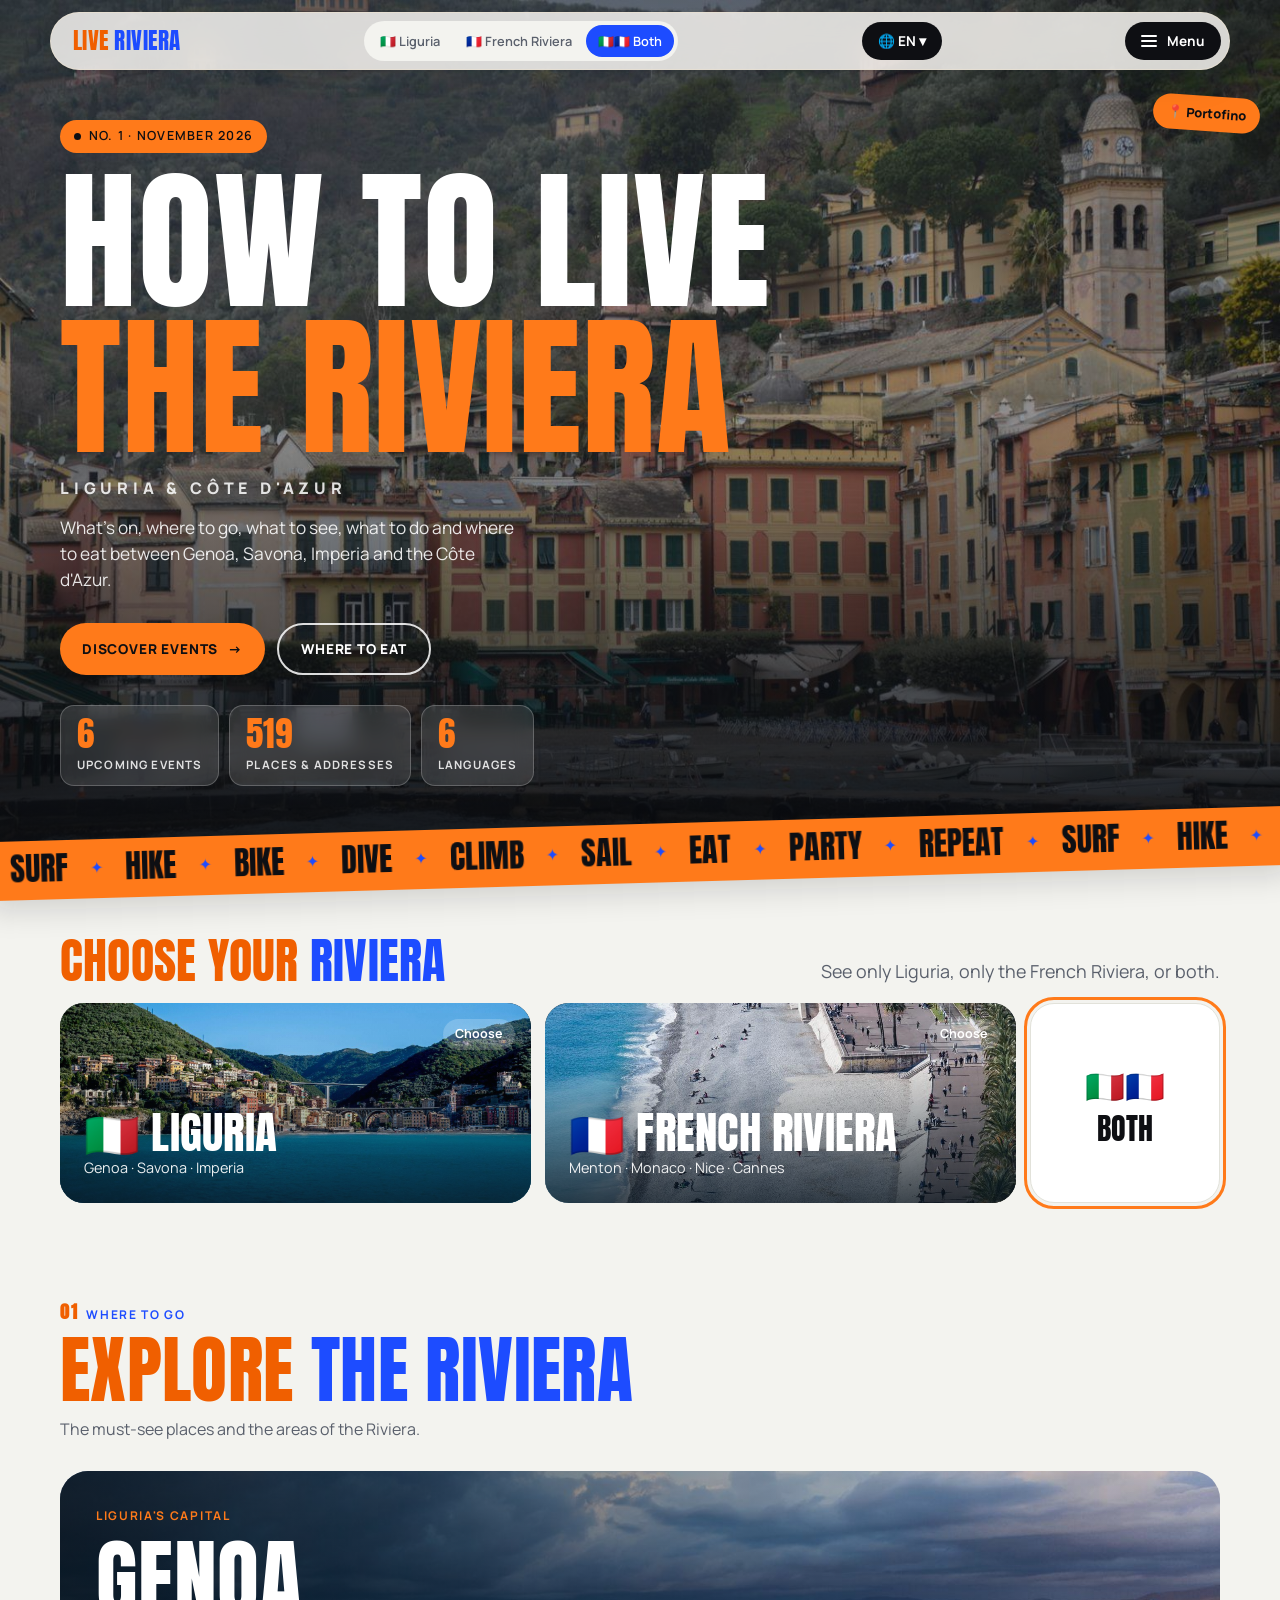
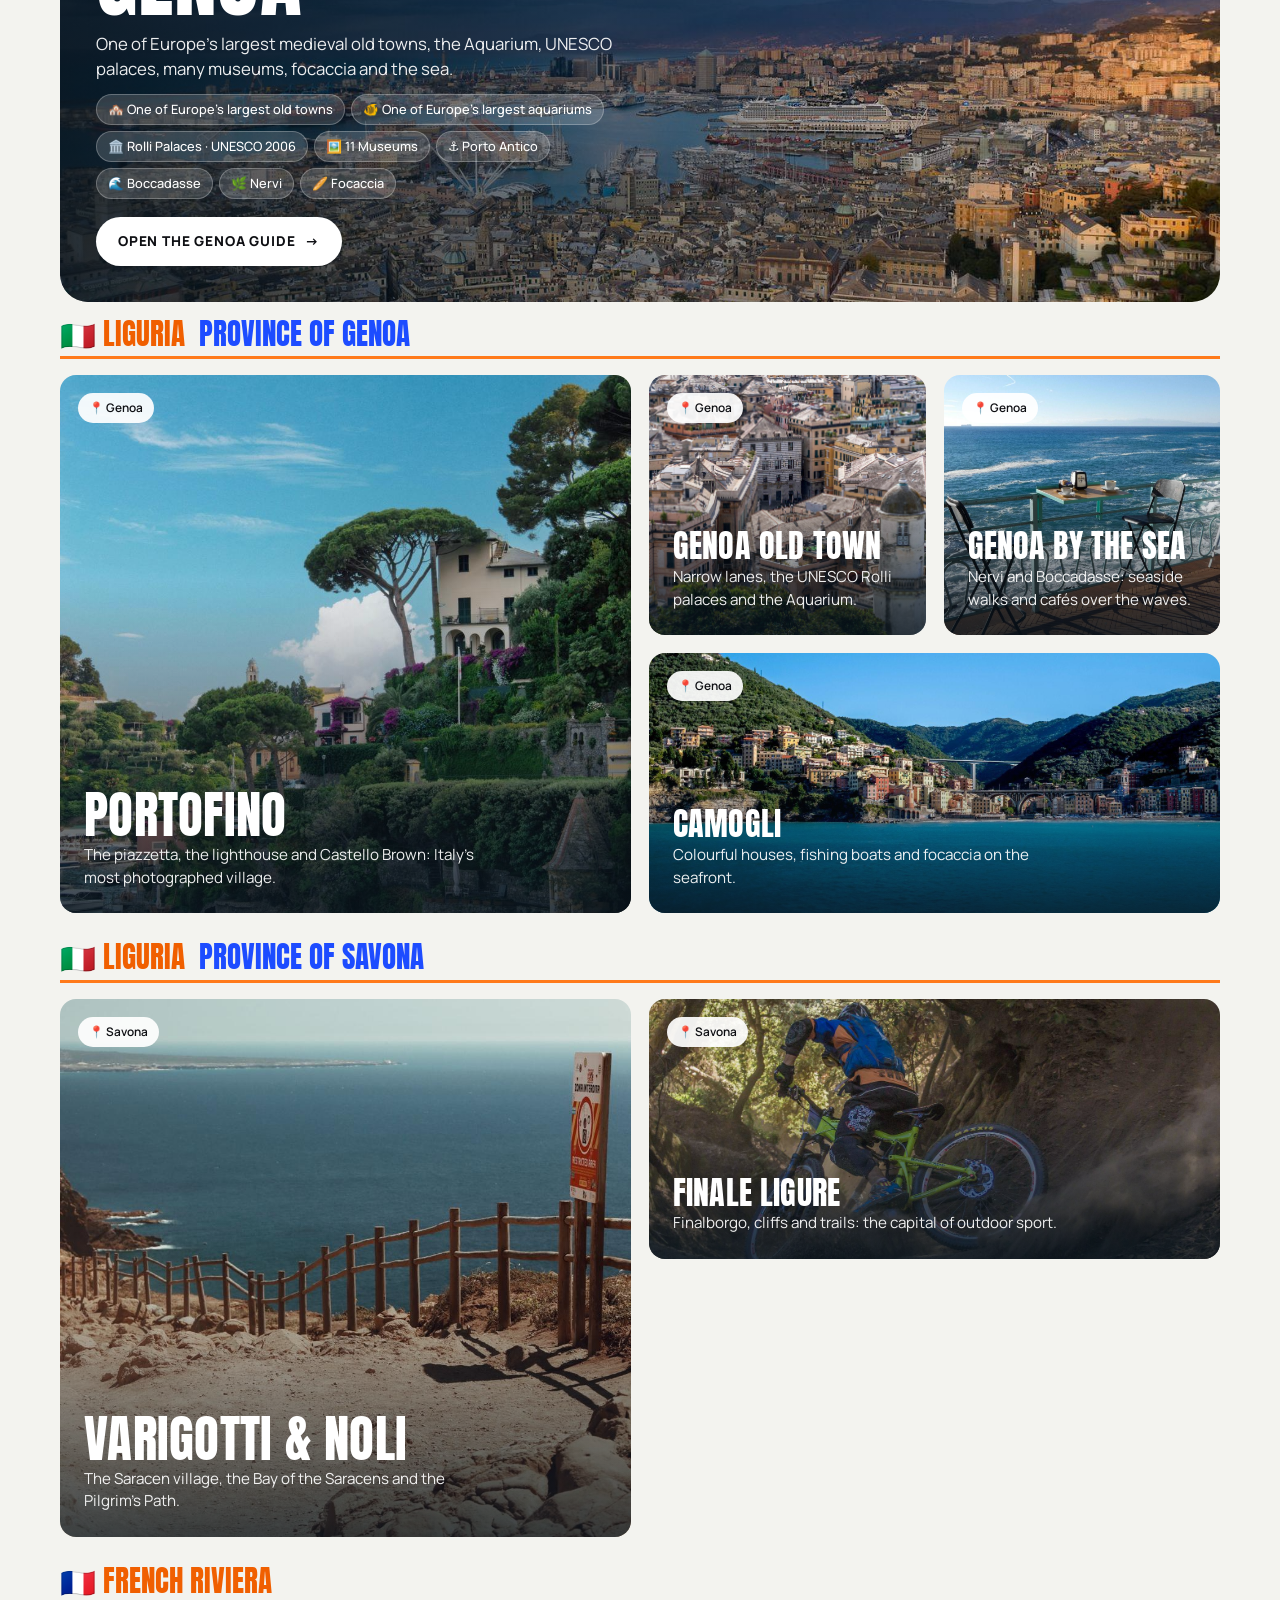
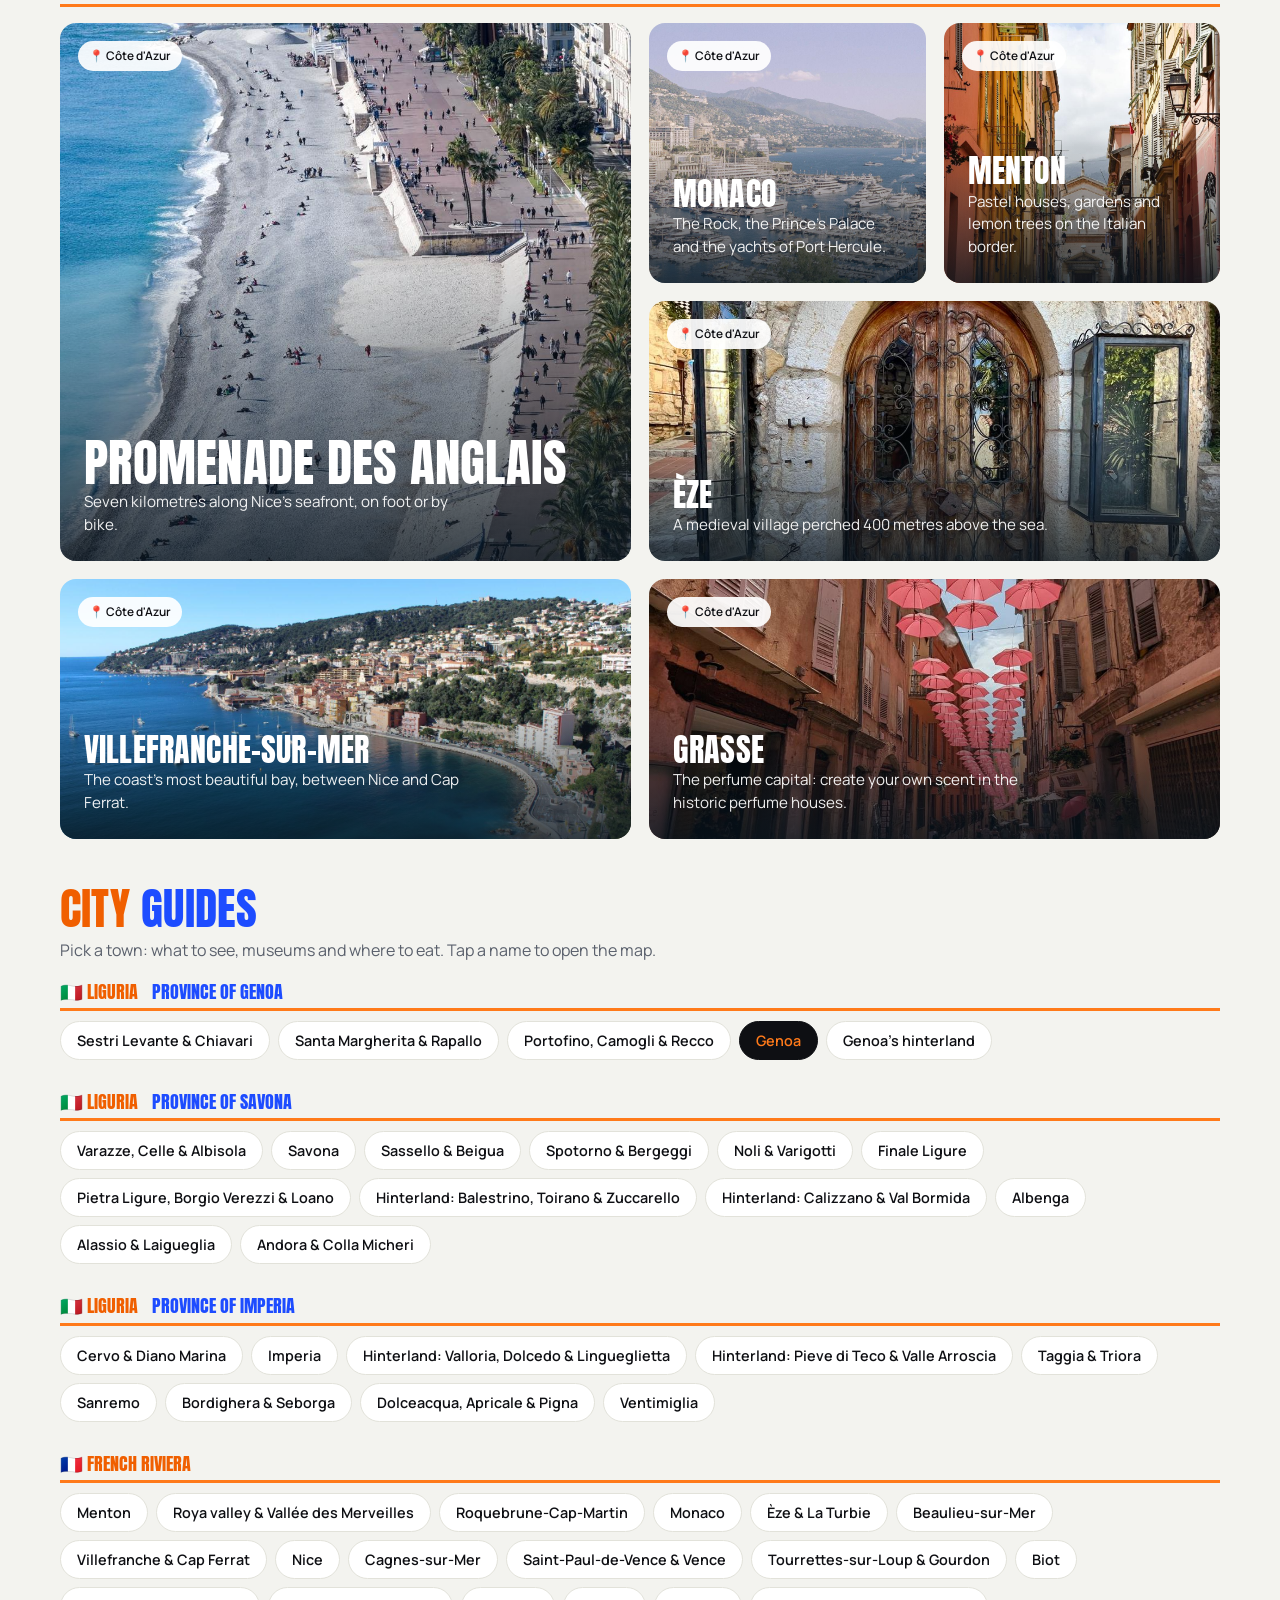
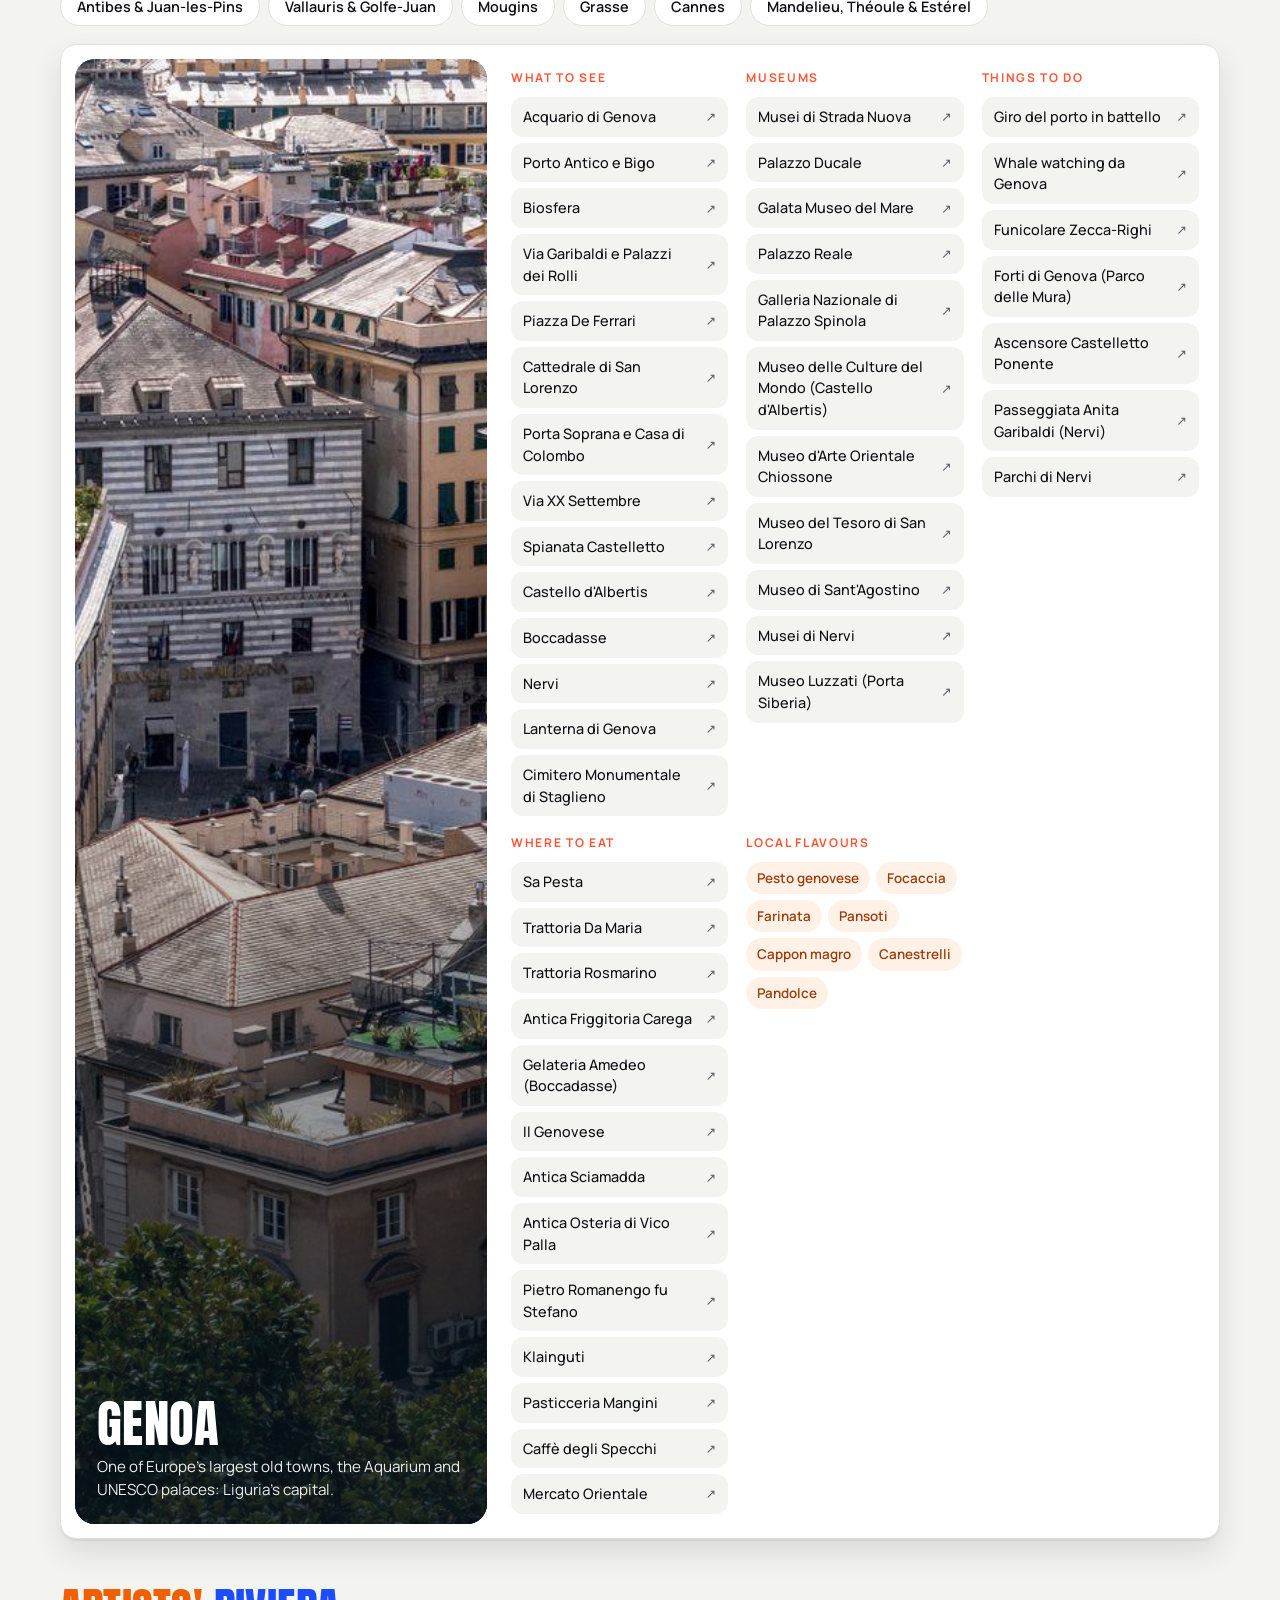
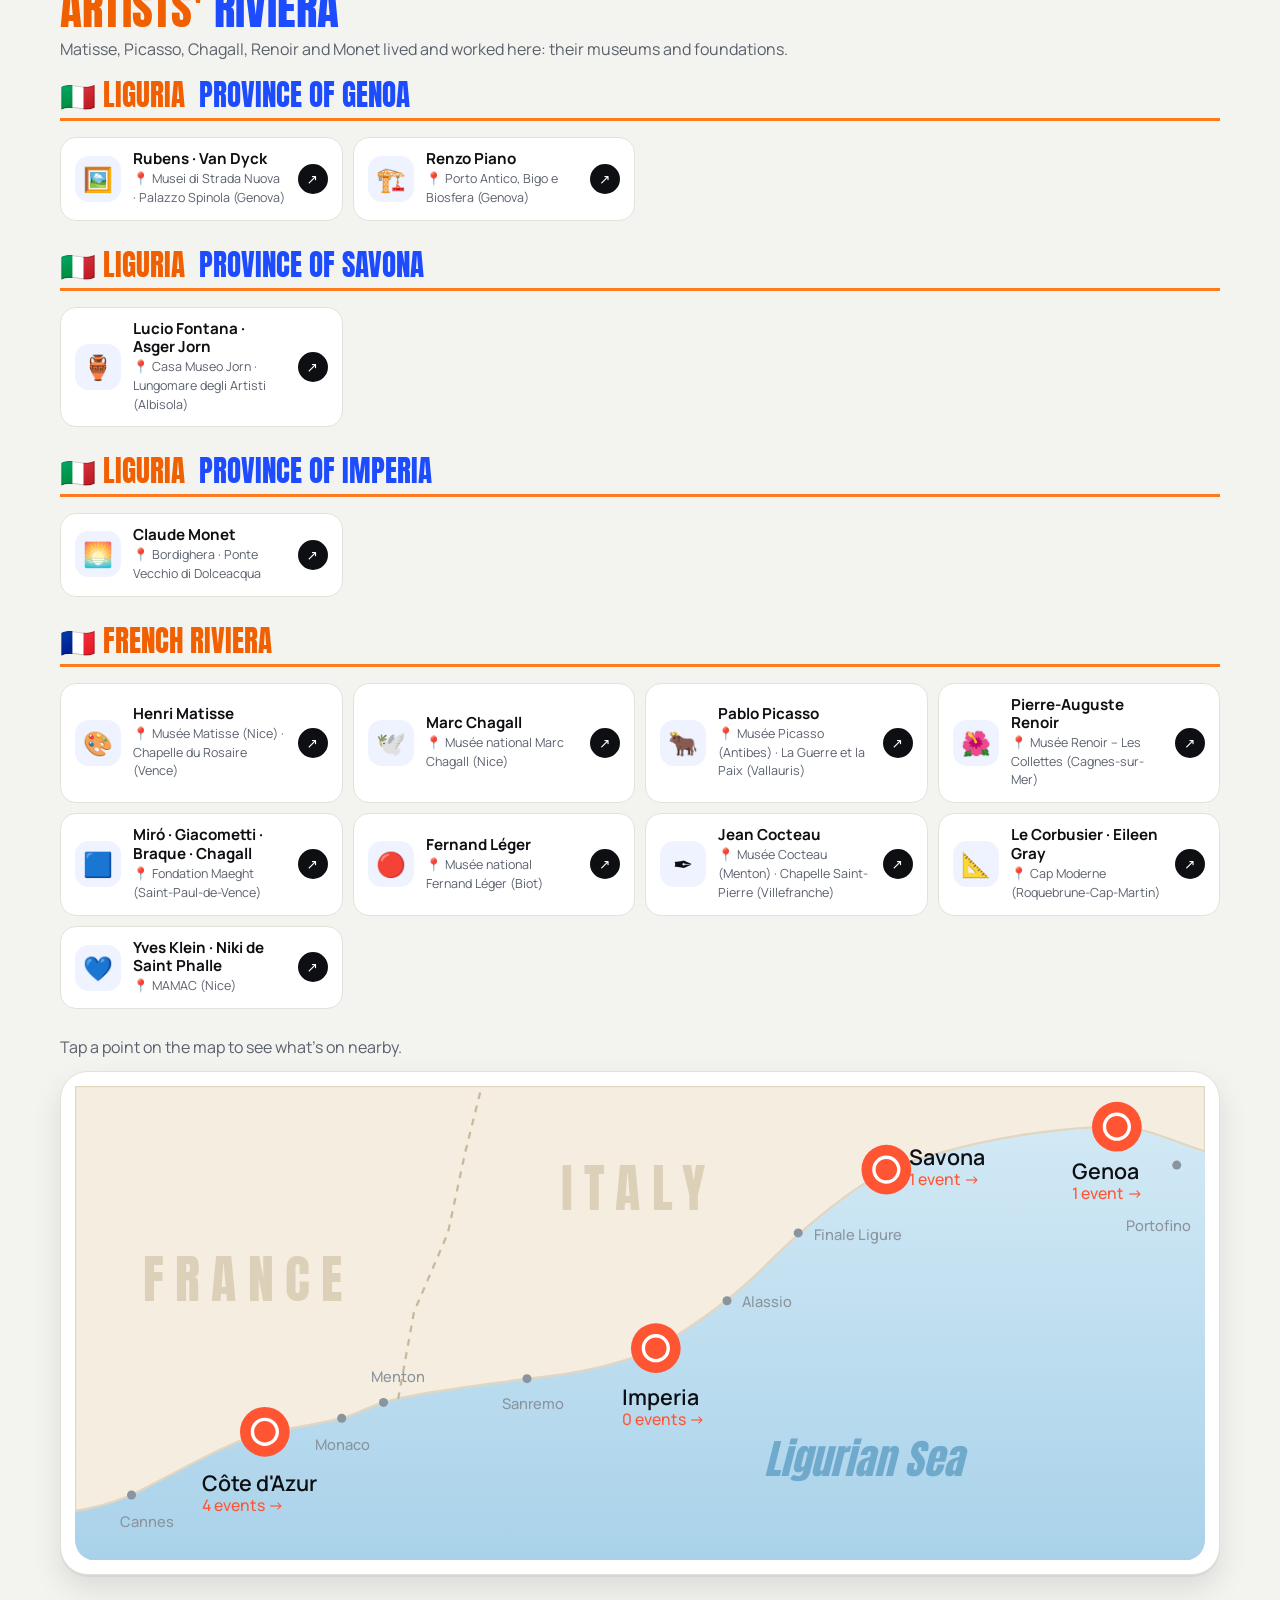
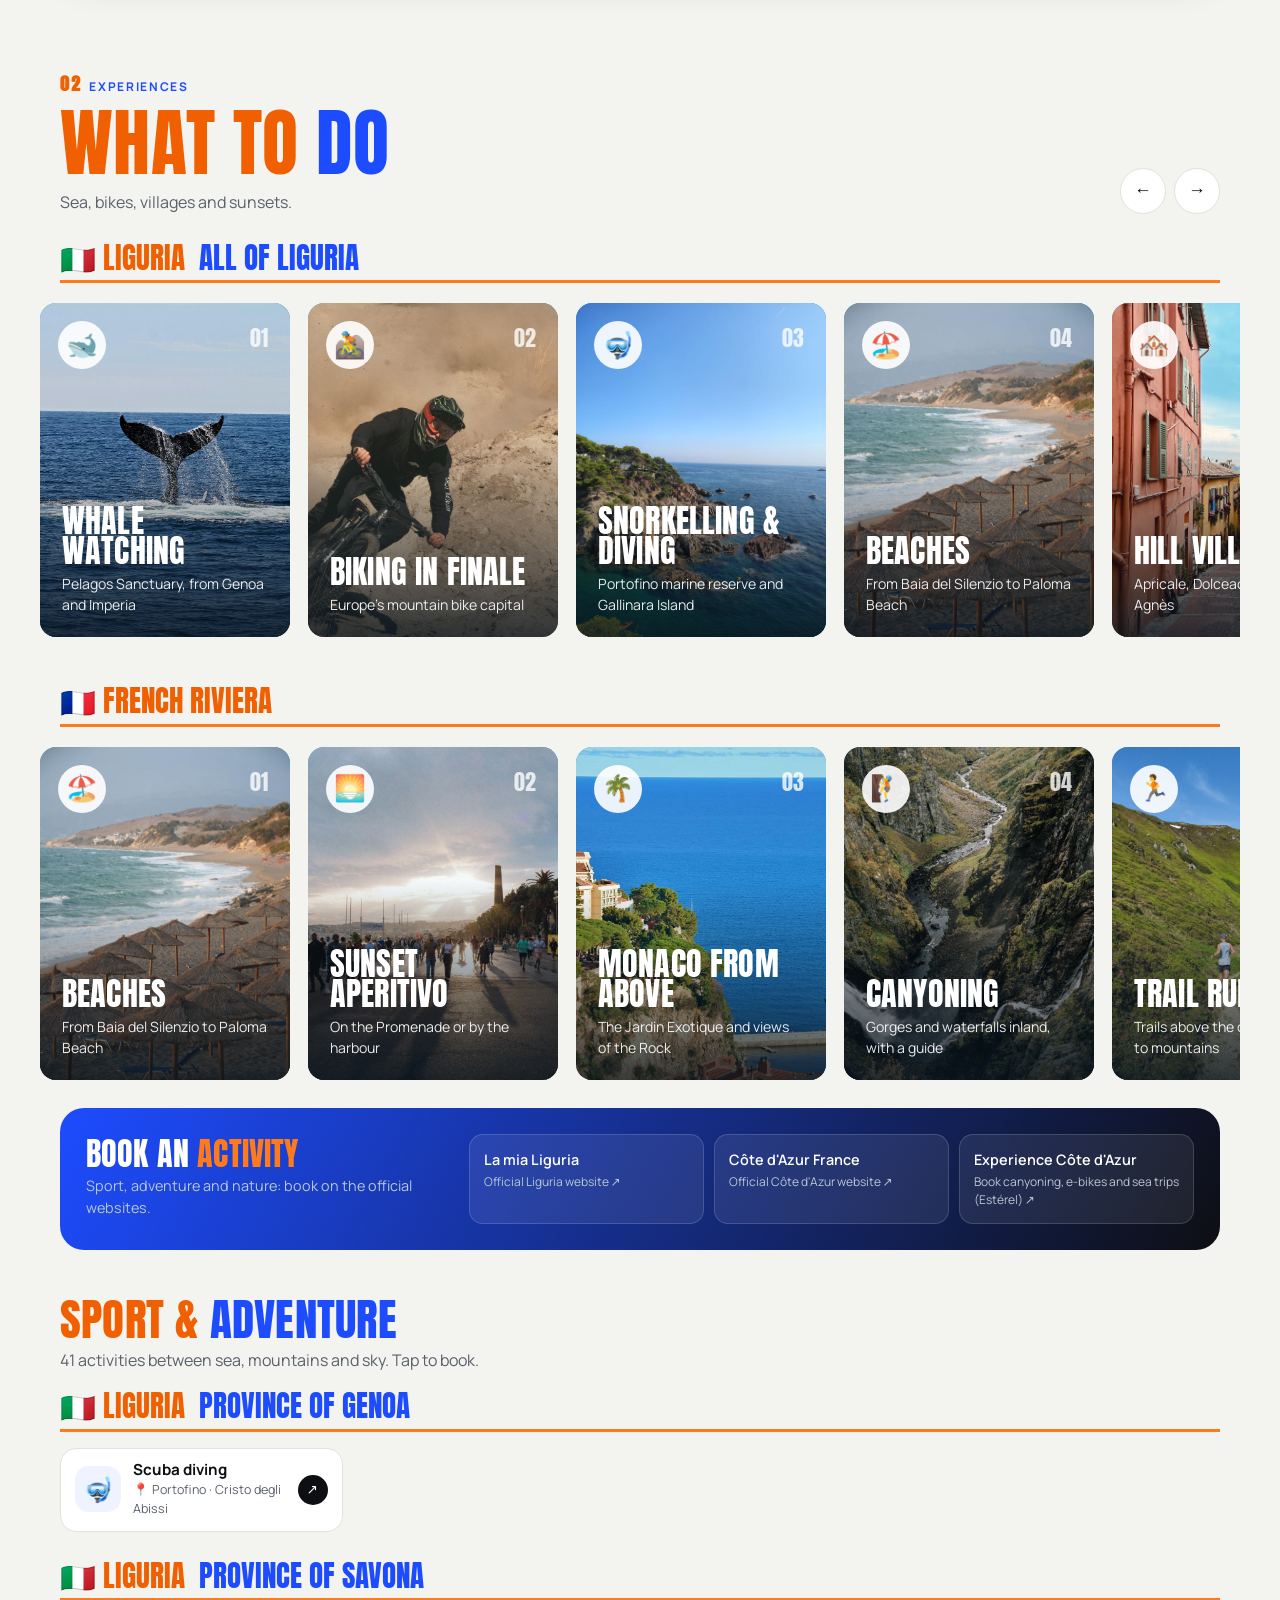
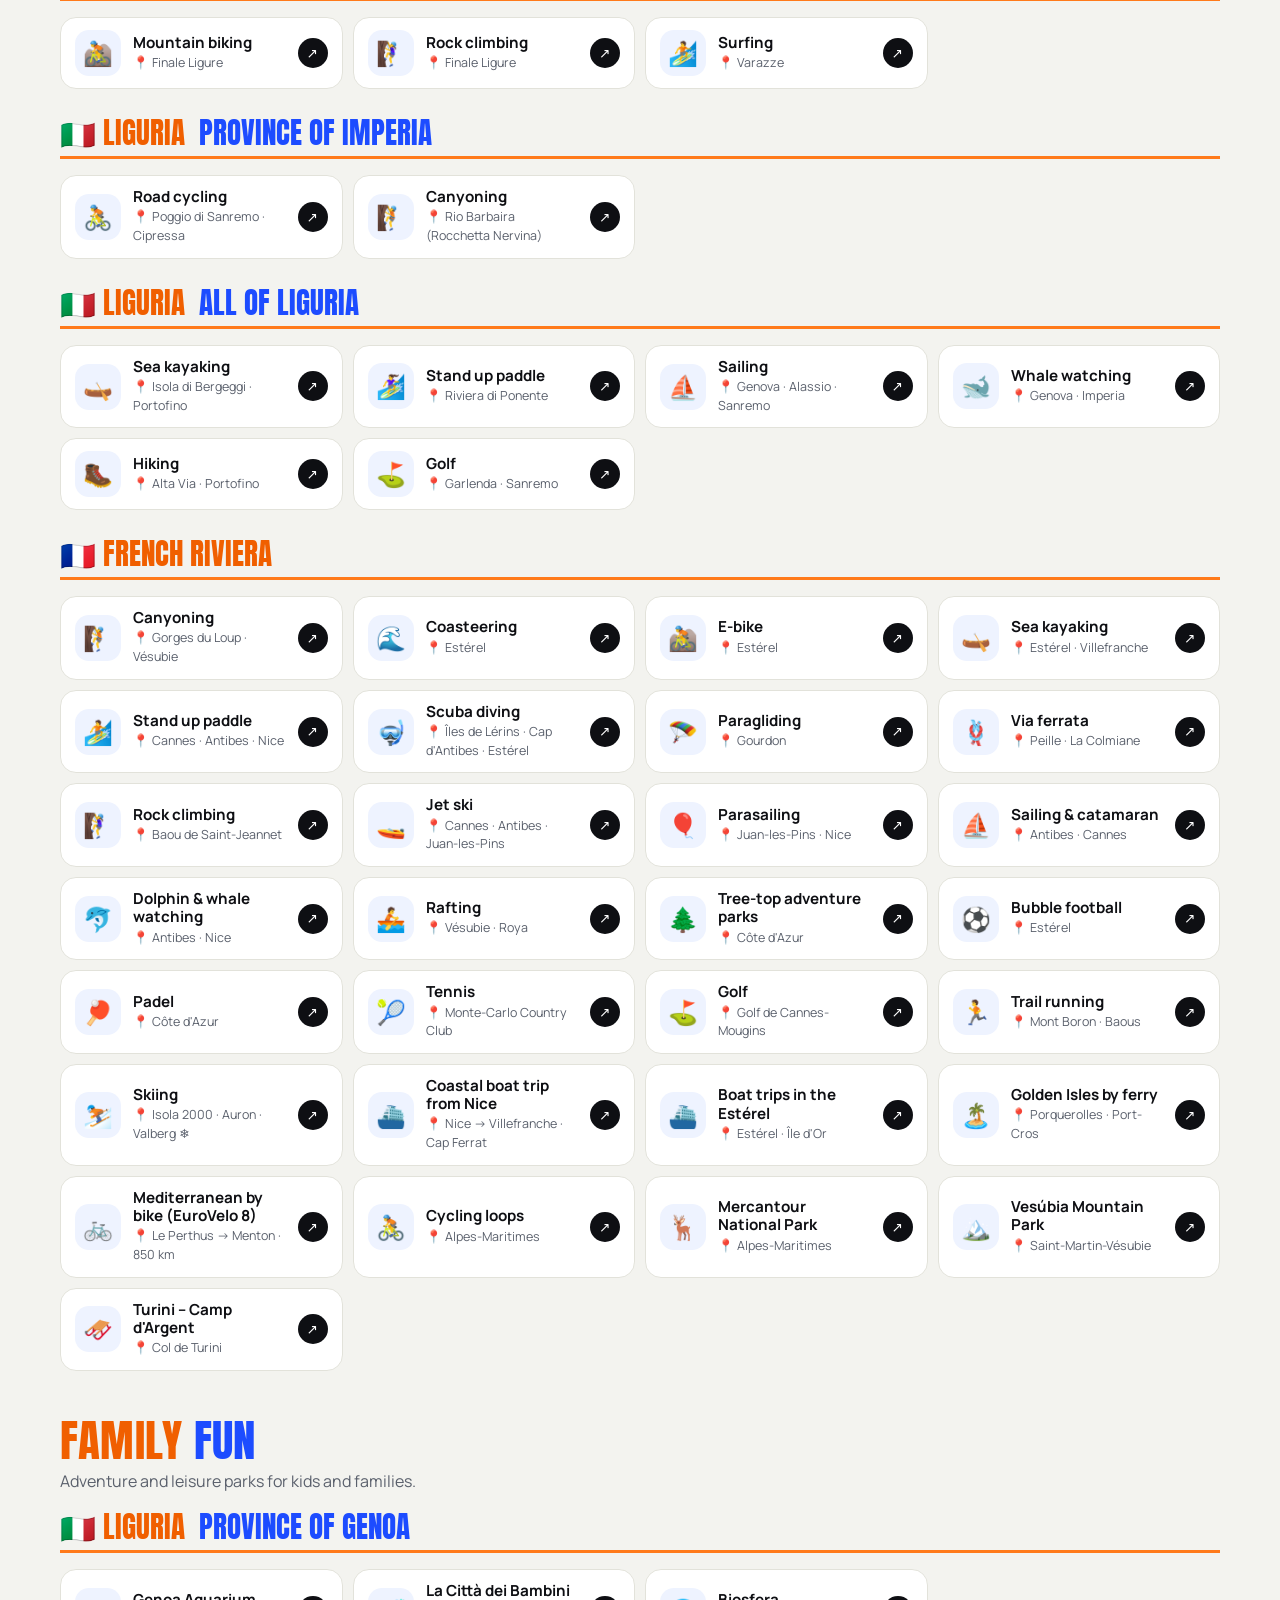
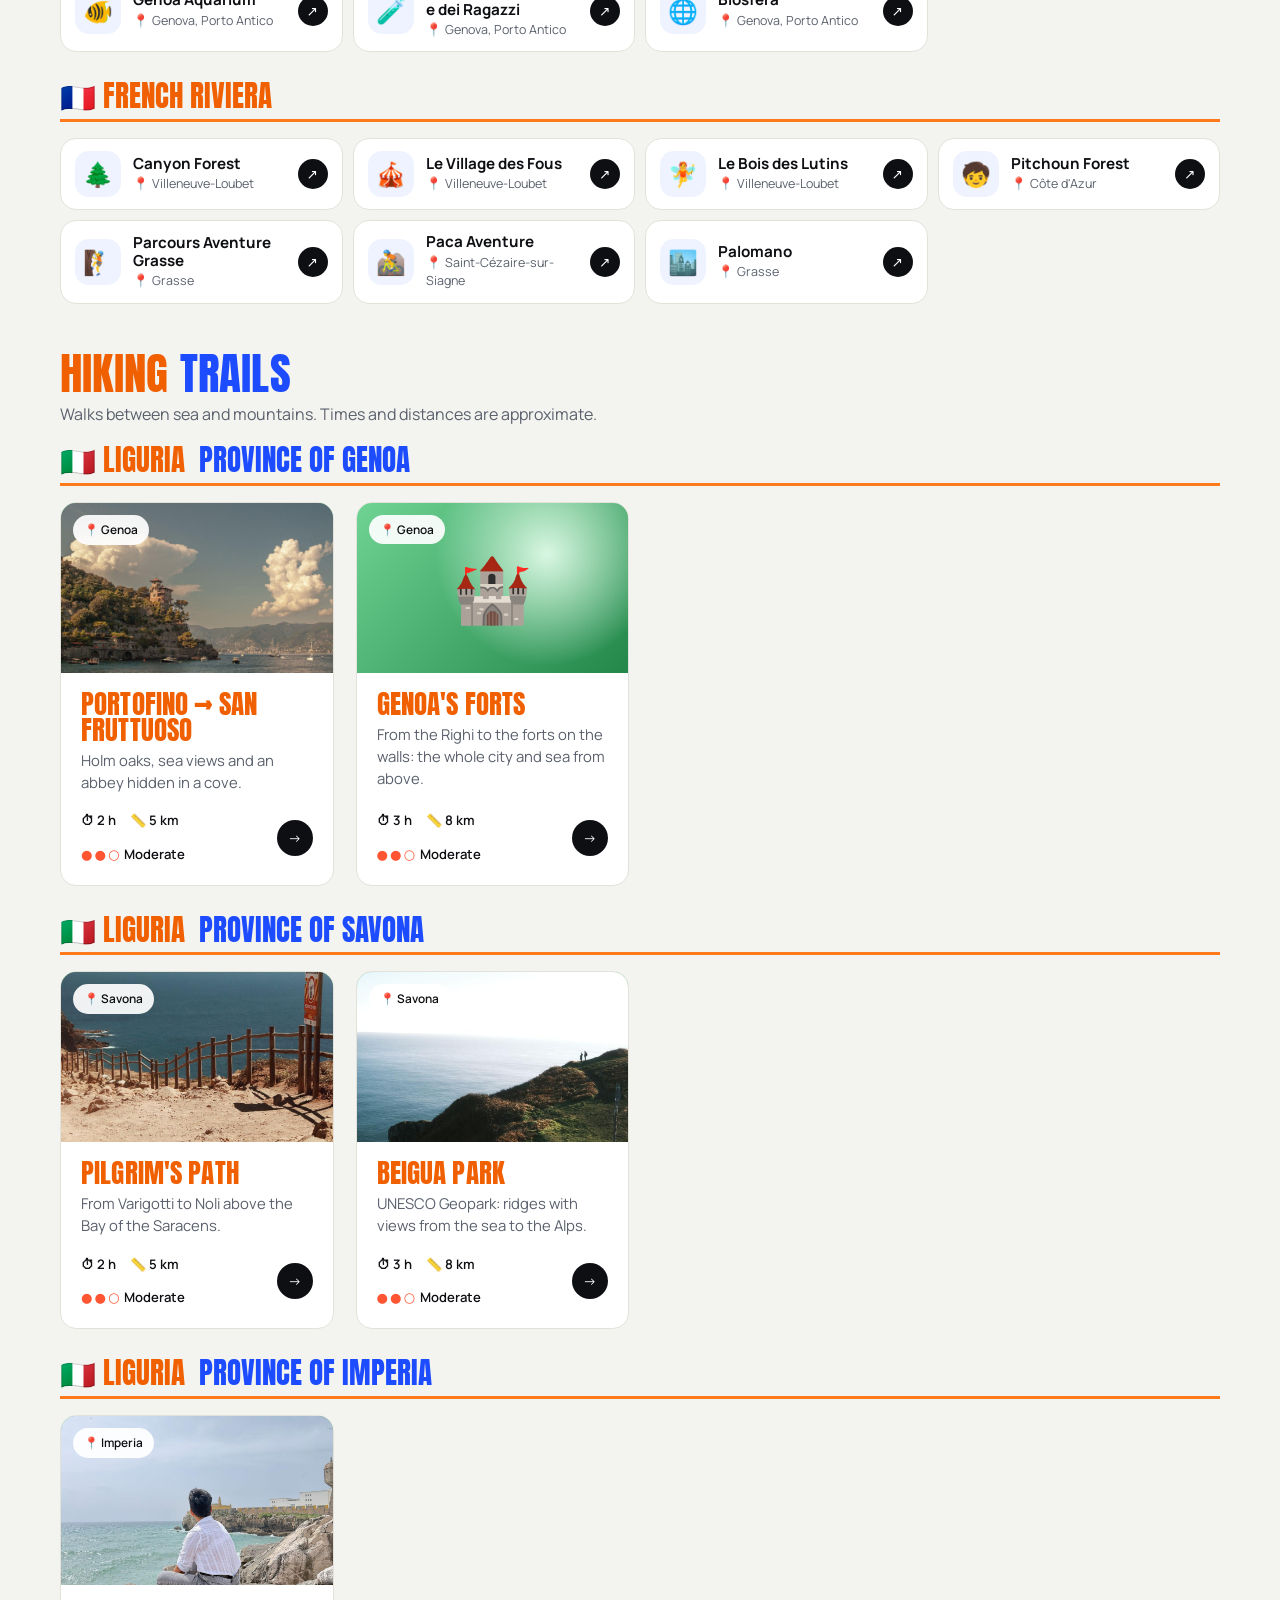
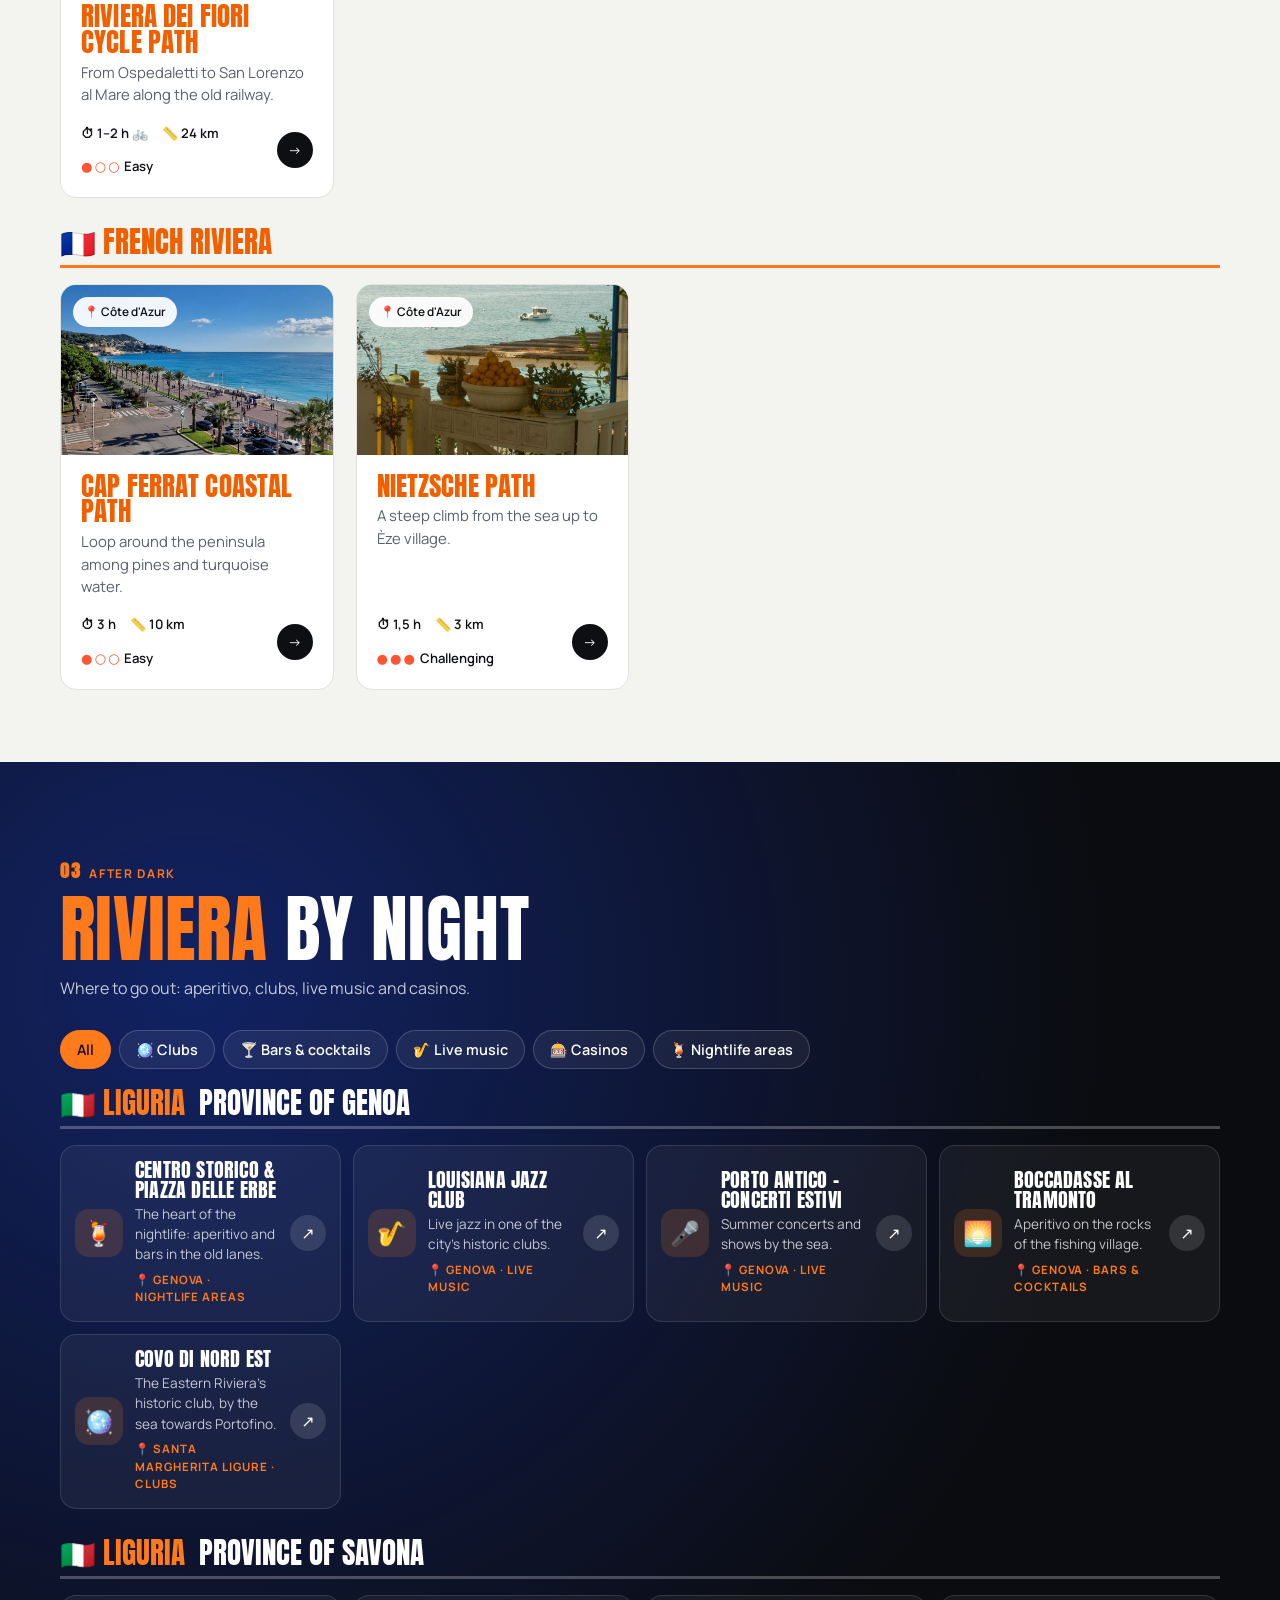
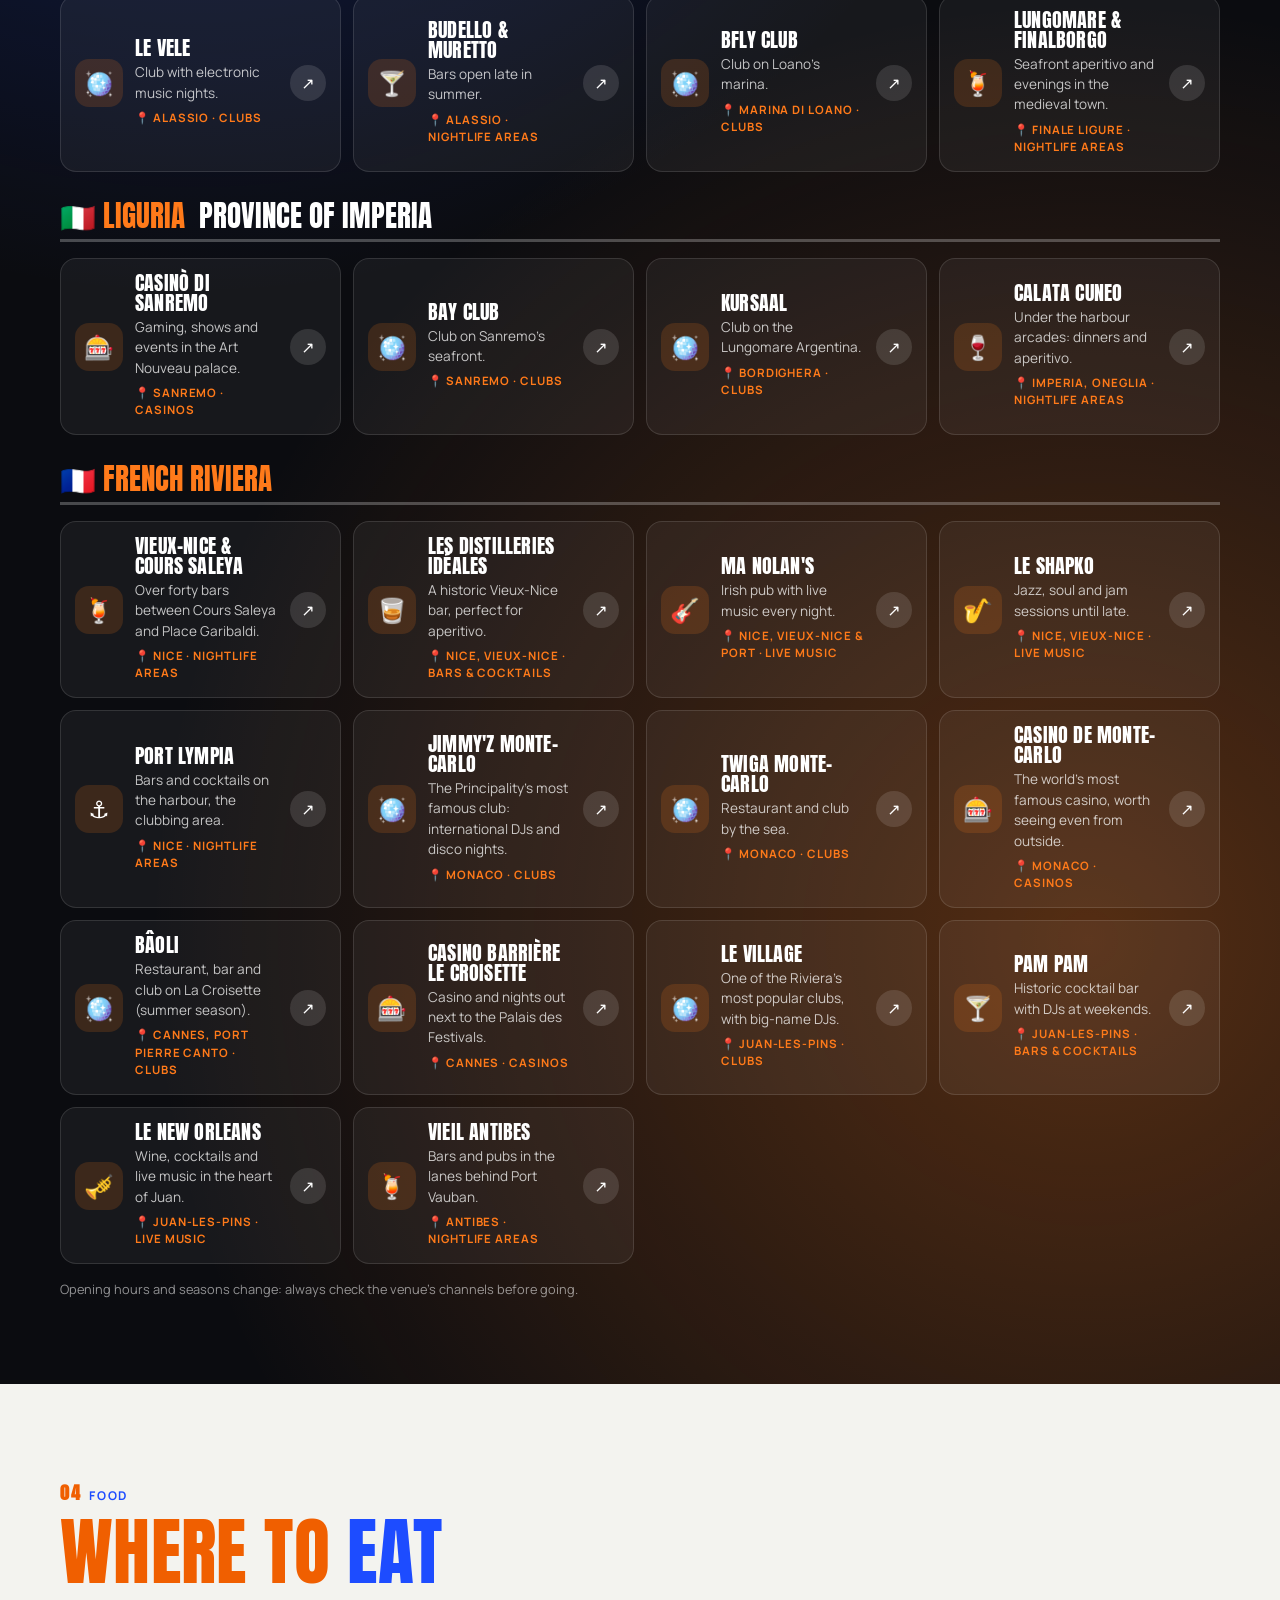
==== commit ec712ec1: "Giornalino: titoli arancioni, coste e province sempre separate Ogni sezione è divisa in Liguria (Pro" ====
--- a/index.html
+++ b/index.html
@@ -433,6 +433,28 @@
   .ticker-young i { font-style: normal; color: var(--sea); }
   @keyframes slide { to { transform: translateX(-50%); } }
   @media (max-width: 900px) { .hero-inner { padding-bottom: 54px; } .hero .stat div { min-width: 0; flex: 1; } }
+  /* titoli grandi in arancione */
+  :root { --orange-ink: #f05f00; }
+  .head h2, .sub-head h3, .choose-head h2, .card h3, .rest h3, .logo, .num { color: var(--orange-ink); }
+  .head h2 em, .sub-head h3 em, .choose-head h2 em, .news h2 em { background: none; padding: 0; color: var(--sea); }
+  .logo i { color: var(--sea); }
+  .night .head h2 { color: var(--lemon); }
+  .night .head h2 em { color: #fff; }
+  .night .num { color: var(--lemon); }
+  /* gruppi: costa e provincia */
+  .grp + .grp, .chipgrp + .chipgrp { margin-top: 30px; }
+  .grp-h { display: flex; flex-wrap: wrap; align-items: baseline; gap: 4px 14px; margin: 6px 0 16px; padding-bottom: 8px; border-bottom: 3px solid var(--lemon);
+    font-family: var(--display); font-weight: 400; text-transform: uppercase; font-size: clamp(1.3rem, 2.6vw, 1.8rem); line-height: 1; color: var(--orange-ink); }
+  .grp-h b { font-weight: 400; color: var(--sea); }
+  .night .grp-h { color: var(--lemon); border-color: rgba(255,255,255,.25); }
+  .night .grp-h b { color: #fff; }
+  .chipgrp .grp-h { font-size: 1.15rem; margin-bottom: 10px; }
+  #cityChips .chips { flex-wrap: wrap; overflow: visible; }
+  .dishes-wrap { grid-column: span 2; }
+  .dishes-wrap .grp-h { font-size: 1.05rem; margin: 4px 0 8px; }
+  .dishes-wrap .grp + .grp { margin-top: 12px; }
+  .dishes-wrap .dishes { grid-column: auto; margin-top: 0; }
+  @media (max-width: 900px) { .dishes-wrap { grid-column: auto; } }
   @media (max-width: 560px) {
     .bar { padding-left: 14px; gap: 6px; } .logo { font-size: 1.35rem; }
     .lang summary { padding: 10px 11px; } .reg button { padding: 7px 8px; }
@@ -567,18 +589,18 @@
         <span class="btn"><span data-i18n="spotCta"></span> <span class="arr">→</span></span>
       </div>
     </a>
-    <div class="see" id="seeGrid"></div>
+    <div id="seeGrid"></div>
     <div class="sub-head">
       <h3>City <em>guides</em></h3>
       <p data-i18n="cityHint"></p>
     </div>
-    <div class="chips" id="cityChips"></div>
+    <div id="cityChips"></div>
     <div id="cityPanels"></div>
     <div class="sub-head">
       <h3>Artists' <em>Riviera</em></h3>
       <p data-i18n="artSub"></p>
     </div>
-    <div class="sports" id="artGrid"></div>
+    <div id="artGrid"></div>
     <div class="sub-head"><p data-i18n="goSub"></p></div>
     <div class="map">
       <svg viewBox="0 0 1000 420" role="img" aria-label="Liguria — Côte d'Azur">
@@ -618,7 +640,7 @@
         <button aria-label="→" data-dir="1">→</button>
       </div>
     </div>
-    <div class="rail" id="rail"></div>
+    <div id="rail"></div>
     <div class="guides book">
       <div>
         <h3>Book an <em>activity</em></h3>
@@ -630,17 +652,17 @@
       <h3>Sport &amp; <em>adventure</em></h3>
       <p id="sportSub"></p>
     </div>
-    <div class="sports" id="sportGrid"></div>
+    <div id="sportGrid"></div>
     <div class="sub-head">
       <h3>Family <em>fun</em></h3>
       <p data-i18n="familySub"></p>
     </div>
-    <div class="sports" id="familyGrid"></div>
+    <div id="familyGrid"></div>
     <div class="sub-head">
       <h3>Hiking <em>trails</em></h3>
       <p data-i18n="hikeSub"></p>
     </div>
-    <div class="grid" id="hikeGrid"></div>
+    <div id="hikeGrid"></div>
   </section>
 
   <!-- ================= NIGHTLIFE ================= -->
@@ -653,7 +675,7 @@
       </div>
     </div>
     <div class="chips" id="nightChips" style="margin-bottom:18px"></div>
-    <div class="nights" id="nightGrid"></div>
+    <div id="nightGrid"></div>
     <p class="night-note" data-i18n="nightNote"></p>
   </section>
 
@@ -671,12 +693,12 @@
         <figure><img src="foto/focaccia.jpg" alt="" loading="lazy"><figcaption>Focaccia</figcaption></figure>
         <figure><img src="foto/pesto.jpg" alt="" loading="lazy"><figcaption>Pesto</figcaption></figure>
         <figure><img src="foto/olio.jpg" alt="" loading="lazy"><figcaption data-i18n="oil"></figcaption></figure>
-        <div class="dishes" id="dishes"></div>
+        <div class="dishes-wrap" id="dishes"></div>
       </div>
       <div>
         <div class="chips" id="tagChips" style="margin-bottom:8px"></div>
         <div class="chips" id="priceChips" style="margin-bottom:14px"></div>
-        <div class="rests" id="rests"></div>
+        <div id="rests"></div>
       </div>
     </div>
     <div class="guides">
@@ -721,7 +743,7 @@
       <div class="chips" id="zoneChips"></div>
       <div class="chips" id="catChips"></div>
     </div>
-    <div class="grid" id="grid"></div>
+    <div id="grid"></div>
   </section>
 
   <!-- ================= NEWSLETTER =================
@@ -2798,10 +2820,10 @@
   { region: "azur", icon: "✒️", place: "Musée Cocteau (Menton) · Chapelle Saint-Pierre (Villefranche)", q: "Musée Jean Cocteau Menton", t: { it: "Jean Cocteau", fr: "Jean Cocteau", en: "Jean Cocteau", de: "Jean Cocteau", nl: "Jean Cocteau", zh: "Jean Cocteau" } },
   { region: "azur", icon: "📐", place: "Cap Moderne (Roquebrune-Cap-Martin)", q: "Cap Moderne Roquebrune-Cap-Martin", t: { it: "Le Corbusier · Eileen Gray", fr: "Le Corbusier · Eileen Gray", en: "Le Corbusier · Eileen Gray", de: "Le Corbusier · Eileen Gray", nl: "Le Corbusier · Eileen Gray", zh: "Le Corbusier · Eileen Gray" } },
   { region: "azur", icon: "💙", place: "MAMAC (Nice)", q: "MAMAC Nice", t: { it: "Yves Klein · Niki de Saint Phalle", fr: "Yves Klein · Niki de Saint Phalle", en: "Yves Klein · Niki de Saint Phalle", de: "Yves Klein · Niki de Saint Phalle", nl: "Yves Klein · Niki de Saint Phalle", zh: "Yves Klein · Niki de Saint Phalle" } },
-  { region: "lig", icon: "🌅", place: "Bordighera · Ponte Vecchio di Dolceacqua", q: "Bordighera Monet", t: { it: "Claude Monet", fr: "Claude Monet", en: "Claude Monet", de: "Claude Monet", nl: "Claude Monet", zh: "Claude Monet" } },
-  { region: "lig", icon: "🏺", place: "Casa Museo Jorn · Lungomare degli Artisti (Albisola)", q: "Casa Museo Jorn Albisola", t: { it: "Lucio Fontana · Asger Jorn", fr: "Lucio Fontana · Asger Jorn", en: "Lucio Fontana · Asger Jorn", de: "Lucio Fontana · Asger Jorn", nl: "Lucio Fontana · Asger Jorn", zh: "Lucio Fontana · Asger Jorn" } },
-  { region: "lig", icon: "🖼️", place: "Musei di Strada Nuova · Palazzo Spinola (Genova)", q: "Musei di Strada Nuova Genova", t: { it: "Rubens · Van Dyck", fr: "Rubens · Van Dyck", en: "Rubens · Van Dyck", de: "Rubens · Van Dyck", nl: "Rubens · Van Dyck", zh: "Rubens · Van Dyck" } },
-  { region: "lig", icon: "🏗️", place: "Porto Antico, Bigo e Biosfera (Genova)", q: "Porto Antico Genova", t: { it: "Renzo Piano", fr: "Renzo Piano", en: "Renzo Piano", de: "Renzo Piano", nl: "Renzo Piano", zh: "Renzo Piano" } }
+  { region: "lig", zone: "imperia", icon: "🌅", place: "Bordighera · Ponte Vecchio di Dolceacqua", q: "Bordighera Monet", t: { it: "Claude Monet", fr: "Claude Monet", en: "Claude Monet", de: "Claude Monet", nl: "Claude Monet", zh: "Claude Monet" } },
+  { region: "lig", zone: "savona", icon: "🏺", place: "Casa Museo Jorn · Lungomare degli Artisti (Albisola)", q: "Casa Museo Jorn Albisola", t: { it: "Lucio Fontana · Asger Jorn", fr: "Lucio Fontana · Asger Jorn", en: "Lucio Fontana · Asger Jorn", de: "Lucio Fontana · Asger Jorn", nl: "Lucio Fontana · Asger Jorn", zh: "Lucio Fontana · Asger Jorn" } },
+  { region: "lig", zone: "genova", icon: "🖼️", place: "Musei di Strada Nuova · Palazzo Spinola (Genova)", q: "Musei di Strada Nuova Genova", t: { it: "Rubens · Van Dyck", fr: "Rubens · Van Dyck", en: "Rubens · Van Dyck", de: "Rubens · Van Dyck", nl: "Rubens · Van Dyck", zh: "Rubens · Van Dyck" } },
+  { region: "lig", zone: "genova", icon: "🏗️", place: "Porto Antico, Bigo e Biosfera (Genova)", q: "Porto Antico Genova", t: { it: "Renzo Piano", fr: "Renzo Piano", en: "Renzo Piano", de: "Renzo Piano", nl: "Renzo Piano", zh: "Renzo Piano" } }
 ];
 
 /* ---------- Siti ufficiali e prenotazione attività (link nella lingua del lettore) ---------- */
@@ -2841,16 +2863,16 @@
   { region: "azur", icon: "⛳", site: "cotedazur", place: "Golf de Cannes-Mougins", t: { it: "Golf", fr: "Golf", en: "Golf", de: "Golf", nl: "Golf", zh: "高尔夫" } },
   { region: "azur", icon: "🏃", site: "cotedazur", place: "Mont Boron · Baous", t: { it: "Trail running", fr: "Trail running", en: "Trail running", de: "Trailrunning", nl: "Trailrunning", zh: "越野跑" } },
   { region: "azur", icon: "⛷️", site: "cotedazur", place: "Isola 2000 · Auron · Valberg ❄️", t: { it: "Sci", fr: "Ski", en: "Skiing", de: "Skifahren", nl: "Skiën", zh: "滑雪" } },
-  { region: "lig", icon: "🚵", site: "lamialiguria", place: "Finale Ligure", t: { it: "Mountain bike", fr: "VTT", en: "Mountain biking", de: "Mountainbiken", nl: "Mountainbiken", zh: "山地车" } },
-  { region: "lig", icon: "🧗‍♀️", site: "lamialiguria", place: "Finale Ligure", t: { it: "Arrampicata", fr: "Escalade", en: "Rock climbing", de: "Klettern", nl: "Klimmen", zh: "攀岩" } },
-  { region: "lig", icon: "🤿", site: "lamialiguria", place: "Portofino · Cristo degli Abissi", t: { it: "Immersioni", fr: "Plongée sous-marine", en: "Scuba diving", de: "Tauchen", nl: "Duiken", zh: "水肺潜水" } },
+  { region: "lig", zone: "savona", icon: "🚵", site: "lamialiguria", place: "Finale Ligure", t: { it: "Mountain bike", fr: "VTT", en: "Mountain biking", de: "Mountainbiken", nl: "Mountainbiken", zh: "山地车" } },
+  { region: "lig", zone: "savona", icon: "🧗‍♀️", site: "lamialiguria", place: "Finale Ligure", t: { it: "Arrampicata", fr: "Escalade", en: "Rock climbing", de: "Klettern", nl: "Klimmen", zh: "攀岩" } },
+  { region: "lig", zone: "genova", icon: "🤿", site: "lamialiguria", place: "Portofino · Cristo degli Abissi", t: { it: "Immersioni", fr: "Plongée sous-marine", en: "Scuba diving", de: "Tauchen", nl: "Duiken", zh: "水肺潜水" } },
   { region: "lig", icon: "🛶", site: "lamialiguria", place: "Isola di Bergeggi · Portofino", t: { it: "Kayak di mare", fr: "Kayak de mer", en: "Sea kayaking", de: "Seekajak", nl: "Zeekajak", zh: "海上皮划艇" } },
-  { region: "lig", icon: "🏄", site: "lamialiguria", place: "Varazze", t: { it: "Surf", fr: "Surf", en: "Surfing", de: "Surfen", nl: "Surfen", zh: "冲浪" } },
+  { region: "lig", zone: "savona", icon: "🏄", site: "lamialiguria", place: "Varazze", t: { it: "Surf", fr: "Surf", en: "Surfing", de: "Surfen", nl: "Surfen", zh: "冲浪" } },
   { region: "lig", icon: "🏄‍♀️", site: "lamialiguria", place: "Riviera di Ponente", t: { it: "Stand up paddle", fr: "Stand up paddle", en: "Stand up paddle", de: "Stand-up-Paddling", nl: "Suppen", zh: "桨板" } },
   { region: "lig", icon: "⛵", site: "lamialiguria", place: "Genova · Alassio · Sanremo", t: { it: "Vela", fr: "Voile", en: "Sailing", de: "Segeln", nl: "Zeilen", zh: "帆船" } },
   { region: "lig", icon: "🐋", site: "lamialiguria", place: "Genova · Imperia", t: { it: "Whale watching", fr: "Observation des baleines", en: "Whale watching", de: "Walbeobachtung", nl: "Walvissen spotten", zh: "观鲸" } },
-  { region: "lig", icon: "🚴", site: "lamialiguria", place: "Poggio di Sanremo · Cipressa", t: { it: "Bici da strada", fr: "Vélo de route", en: "Road cycling", de: "Rennrad", nl: "Wielrennen", zh: "公路骑行" } },
-  { region: "lig", icon: "🧗", site: "lamialiguria", place: "Rio Barbaira (Rocchetta Nervina)", t: { it: "Canyoning", fr: "Canyoning", en: "Canyoning", de: "Canyoning", nl: "Canyoning", zh: "溪降" } },
+  { region: "lig", zone: "imperia", icon: "🚴", site: "lamialiguria", place: "Poggio di Sanremo · Cipressa", t: { it: "Bici da strada", fr: "Vélo de route", en: "Road cycling", de: "Rennrad", nl: "Wielrennen", zh: "公路骑行" } },
+  { region: "lig", zone: "imperia", icon: "🧗", site: "lamialiguria", place: "Rio Barbaira (Rocchetta Nervina)", t: { it: "Canyoning", fr: "Canyoning", en: "Canyoning", de: "Canyoning", nl: "Canyoning", zh: "溪降" } },
   { region: "lig", icon: "🥾", site: "lamialiguria", place: "Alta Via · Portofino", t: { it: "Trekking", fr: "Randonnée", en: "Hiking", de: "Wandern", nl: "Wandelen", zh: "徒步" } },
   { region: "lig", icon: "⛳", site: "lamialiguria", place: "Garlenda · Sanremo", t: { it: "Golf", fr: "Golf", en: "Golf", de: "Golf", nl: "Golf", zh: "高尔夫" } }
 ,
@@ -2873,9 +2895,9 @@
   { region: "azur", icon: "🧗", site: "cotedazur", place: "Grasse", q: "Parcours Aventure Grasse Riviera Nature", t: { it: "Parcours Aventure Grasse", fr: "Parcours Aventure Grasse", en: "Parcours Aventure Grasse", de: "Parcours Aventure Grasse", nl: "Parcours Aventure Grasse", zh: "Parcours Aventure Grasse" } },
   { region: "azur", icon: "🚵", site: "cotedazur", place: "Saint-Cézaire-sur-Siagne", url: "https://www.paca-adventure.com", t: { it: "Paca Aventure", fr: "Paca Aventure", en: "Paca Aventure", de: "Paca Aventure", nl: "Paca Aventure", zh: "Paca Aventure" } },
   { region: "azur", icon: "🏙️", site: "cotedazur", place: "Grasse", q: "Palomano 129 route de la Paoute Grasse", t: { it: "Palomano", fr: "Palomano", en: "Palomano", de: "Palomano", nl: "Palomano", zh: "Palomano" } },
-  { region: "lig", icon: "🐠", site: "cotedazur", place: "Genova, Porto Antico", q: "Acquario di Genova", t: { it: "Acquario di Genova", fr: "Aquarium de Gênes", en: "Genoa Aquarium", de: "Aquarium von Genua", nl: "Aquarium van Genua", zh: "热那亚水族馆" } },
-  { region: "lig", icon: "🧪", site: "cotedazur", place: "Genova, Porto Antico", q: "Città dei Bambini e dei Ragazzi Genova", t: { it: "La Città dei Bambini e dei Ragazzi", fr: "La Città dei Bambini e dei Ragazzi", en: "La Città dei Bambini e dei Ragazzi", de: "La Città dei Bambini e dei Ragazzi", nl: "La Città dei Bambini e dei Ragazzi", zh: "La Città dei Bambini e dei Ragazzi" } },
-  { region: "lig", icon: "🌐", site: "cotedazur", place: "Genova, Porto Antico", q: "Biosfera Genova", t: { it: "Biosfera", fr: "Biosfera", en: "Biosfera", de: "Biosfera", nl: "Biosfera", zh: "Biosfera" } }
+  { region: "lig", zone: "genova", icon: "🐠", site: "cotedazur", place: "Genova, Porto Antico", q: "Acquario di Genova", t: { it: "Acquario di Genova", fr: "Aquarium de Gênes", en: "Genoa Aquarium", de: "Aquarium von Genua", nl: "Aquarium van Genua", zh: "热那亚水族馆" } },
+  { region: "lig", zone: "genova", icon: "🧪", site: "cotedazur", place: "Genova, Porto Antico", q: "Città dei Bambini e dei Ragazzi Genova", t: { it: "La Città dei Bambini e dei Ragazzi", fr: "La Città dei Bambini e dei Ragazzi", en: "La Città dei Bambini e dei Ragazzi", de: "La Città dei Bambini e dei Ragazzi", nl: "La Città dei Bambini e dei Ragazzi", zh: "La Città dei Bambini e dei Ragazzi" } },
+  { region: "lig", zone: "genova", icon: "🌐", site: "cotedazur", place: "Genova, Porto Antico", q: "Biosfera Genova", t: { it: "Biosfera", fr: "Biosfera", en: "Biosfera", de: "Biosfera", nl: "Biosfera", zh: "Biosfera" } }
 ];
 
 /* ---------- WHAT TO DO: esperienze ----------
@@ -3042,14 +3064,14 @@
 
 /* Piatti tipici: icona, nome, luogo, costa (lig | azur | both) */
 const DISHES = [
-  ["🌿", "Pesto", "Genova", "lig"], ["🧀", "Focaccia di Recco", "Recco", "lig"], ["🔥", "Farinata · Socca", "Genova · Nice", "both"],
-  ["🐟", "Brandacujun", "Imperia", "lig"], ["🦐", "Cappon magro", "Genova", "lig"], ["🥟", "Barbagiuai", "Dolceacqua", "lig"],
-  ["🍫", "Baci di Alassio", "Alassio", "lig"], ["🫒", "Olio Taggiasco", "Imperia", "lig"],
+  ["🌿", "Pesto", "Genova", "genova"], ["🧀", "Focaccia di Recco", "Recco", "genova"], ["🔥", "Farinata · Socca", "Genova · Nice", "both"],
+  ["🐟", "Brandacujun", "Imperia", "imperia"], ["🦐", "Cappon magro", "Genova", "genova"], ["🥟", "Barbagiuai", "Dolceacqua", "imperia"],
+  ["🍫", "Baci di Alassio", "Alassio", "savona"], ["🫒", "Olio Taggiasco", "Imperia", "imperia"],
   ["🧅", "Pissaladière", "Nice", "azur"], ["🥗", "Salade niçoise", "Nice", "azur"], ["🥪", "Pan bagnat", "Nice", "azur"],
   ["🥬", "Tourte de blettes", "Nice", "azur"], ["🥟", "Barbajuan", "Monaco", "azur"],
-  ["🍊", "Chinotto", "Savona", "lig"], ["🍪", "Amaretti di Sassello", "Sassello", "lig"], ["🟣", "Carciofo violetto", "Albenga", "lig"],
-  ["🍷", "Ormeasco", "Pieve di Teco", "lig"], ["🍷", "Rossese", "Dolceacqua", "lig"], ["🫘", "Fagioli di Pigna", "Pigna", "lig"],
-  ["🍕", "Sardenaira", "Sanremo", "lig"], ["🍄", "Funghi porcini", "Calizzano", "lig"], ["🥂", "Mataossu", "Finale Ligure", "lig"],
+  ["🍊", "Chinotto", "Savona", "savona"], ["🍪", "Amaretti di Sassello", "Sassello", "savona"], ["🟣", "Carciofo violetto", "Albenga", "savona"],
+  ["🍷", "Ormeasco", "Pieve di Teco", "imperia"], ["🍷", "Rossese", "Dolceacqua", "imperia"], ["🫘", "Fagioli di Pigna", "Pigna", "imperia"],
+  ["🍕", "Sardenaira", "Sanremo", "imperia"], ["🍄", "Funghi porcini", "Calizzano", "savona"], ["🥂", "Mataossu", "Finale Ligure", "savona"],
   ["🍋", "Citron de Menton", "Menton", "azur"], ["🌸", "Violettes", "Tourrettes-sur-Loup", "azur"], ["🥖", "Fougassette", "Grasse", "azur"],
   ["🍷", "Vin de Bellet", "Nice", "azur"]
 ];
@@ -3066,6 +3088,7 @@
 /* ======================= TESTI INTERFACCIA ======================= */
 const I18N = {
   it: {
+    prov: (z) => "Provincia di " + z, allLiguria: "Tutta la Liguria",
     nightEyebrow: "Di notte", nightSub: "Dove uscire la sera: aperitivi, club, musica dal vivo e casinò.", nightNote: "Orari e stagioni cambiano: controlla sempre i canali del locale prima di andare.", nightTypes: {"club": "🪩 Discoteche", "bar": "🍸 Bar & cocktail", "live": "🎷 Musica dal vivo", "casino": "🎰 Casinò", "area": "🍹 Zone della movida"},
     artSub: "Qui hanno vissuto e lavorato Matisse, Picasso, Chagall, Renoir, Monet: i loro musei e le fondazioni.",
     familySub: "Parchi avventura e divertimento per bambini e famiglie.",
@@ -3109,6 +3132,7 @@
     locale: "it-IT"
   },
   fr: {
+    prov: (z) => (/^[AEIOUÉ]/.test(z) ? "Province d'" : "Province de ") + z, allLiguria: "Toute la Ligurie",
     nightEyebrow: "La nuit", nightSub: "Où sortir le soir : apéros, clubs, concerts et casinos.", nightNote: "Horaires et saisons changent : vérifiez toujours auprès de l'établissement.", nightTypes: {"club": "🪩 Clubs", "bar": "🍸 Bars & cocktails", "live": "🎷 Musique live", "casino": "🎰 Casinos", "area": "🍹 Quartiers animés"},
     artSub: "Matisse, Picasso, Chagall, Renoir, Monet ont vécu et travaillé ici : leurs musées et fondations.",
     familySub: "Parcs aventure et de loisirs pour enfants et familles.",
@@ -3152,6 +3176,7 @@
     locale: "fr-FR"
   },
   en: {
+    prov: (z) => "Province of " + z, allLiguria: "All of Liguria",
     nightEyebrow: "After dark", nightSub: "Where to go out: aperitivo, clubs, live music and casinos.", nightNote: "Opening hours and seasons change: always check the venue's channels before going.", nightTypes: {"club": "🪩 Clubs", "bar": "🍸 Bars & cocktails", "live": "🎷 Live music", "casino": "🎰 Casinos", "area": "🍹 Nightlife areas"},
     artSub: "Matisse, Picasso, Chagall, Renoir and Monet lived and worked here: their museums and foundations.",
     familySub: "Adventure and leisure parks for kids and families.",
@@ -3195,6 +3220,7 @@
     locale: "en-GB"
   },
   de: {
+    prov: (z) => "Provinz " + z, allLiguria: "Ganz Ligurien",
     nightEyebrow: "Nachtleben", nightSub: "Ausgehen am Abend: Aperitivo, Clubs, Livemusik und Casinos.", nightNote: "Öffnungszeiten und Saisons ändern sich: vorher beim Lokal nachsehen.", nightTypes: {"club": "🪩 Clubs", "bar": "🍸 Bars & Cocktails", "live": "🎷 Livemusik", "casino": "🎰 Casinos", "area": "🍹 Ausgehviertel"},
     artSub: "Matisse, Picasso, Chagall, Renoir und Monet lebten und arbeiteten hier: ihre Museen und Stiftungen.",
     familySub: "Abenteuer- und Freizeitparks für Kinder und Familien.",
@@ -3238,6 +3264,7 @@
     locale: "de-DE"
   },
   nl: {
+    prov: (z) => "Provincie " + z, allLiguria: "Heel Ligurië",
     nightEyebrow: "Uitgaan", nightSub: "Waar je 's avonds uitgaat: aperitivo, clubs, livemuziek en casino's.", nightNote: "Openingstijden en seizoenen veranderen: check altijd vooraf bij de zaak.", nightTypes: {"club": "🪩 Clubs", "bar": "🍸 Bars & cocktails", "live": "🎷 Livemuziek", "casino": "🎰 Casino's", "area": "🍹 Uitgaanswijken"},
     artSub: "Matisse, Picasso, Chagall, Renoir en Monet woonden en werkten hier: hun musea en stichtingen.",
     familySub: "Avonturen- en pretparken voor kinderen en gezinnen.",
@@ -3281,6 +3308,7 @@
     locale: "nl-NL"
   },
   zh: {
+    prov: (z) => z + "省", allLiguria: "利古里亚全境",
     nightEyebrow: "夜生活", nightSub: "晚上去哪儿：开胃酒、夜店、现场音乐与赌场。", nightNote: "营业时间和季节会变动，出发前请先查看场所的官方信息。", nightTypes: {"club": "🪩 夜店", "bar": "🍸 酒吧与鸡尾酒", "live": "🎷 现场音乐", "casino": "🎰 赌场", "area": "🍹 热闹街区"},
     artSub: "马蒂斯、毕加索、夏加尔、雷诺阿、莫奈曾在此生活创作：他们的博物馆与基金会。",
     familySub: "适合儿童与家庭的探险乐园和游乐园。",
@@ -3405,12 +3433,35 @@
   }).join("");
 }
 
+/* Raggruppa sempre per costa e, in Liguria, per provincia:
+   Provincia di Genova, Savona, Imperia, poi "tutta la Liguria", poi Costa Azzurra */
+const PROV = ["genova", "savona", "imperia"];
+const keyOf = (it) => it.zone || (it.region === "azur" ? "azur" : it.region === "lig" ? "lig" : "both");
+function groupBlocks(items, kf = keyOf) {
+  return ["genova", "savona", "imperia", "lig", "azur"].map((k) => [k, items.filter((it) => {
+    const z = kf(it);
+    if (!inRegion(z === "azur" ? "azur" : z === "both" ? "both" : "lig")) return false;
+    return z === k || (z === "both" && (k === "lig" || k === "azur") && inRegion(k));
+  })]).filter(([, its]) => its.length);
+}
+function groupHead(k) {
+  const coast = k === "azur" ? "🇫🇷 " + T().regions.azur : "🇮🇹 " + T().regions.lig;
+  const sub = PROV.includes(k) ? T().prov(T().zones[k]) : k === "lig" ? T().allLiguria : "";
+  return `<h4 class="grp-h"><span>${esc(coast)}</span>${sub ? `<b>${esc(sub)}</b>` : ""}</h4>`;
+}
+function grouped(el, items, cls, itemHtml, kf) {
+  const blocks = groupBlocks(items, kf);
+  el.innerHTML = blocks.length ? blocks.map(([k, its]) =>
+    `<div class="grp">${groupHead(k)}<div class="${cls}">${its.map((it, i) => itemHtml(it, i, k, its)).join("")}</div></div>`).join("")
+    : `<div class="empty">${T().empty}</div>`;
+}
+
 function renderEvents() {
   const zoneLabels = Object.fromEntries(Object.entries(T().zones).filter(([k]) => inRegion(regionOf(k))).map(([k, v]) => [k, "📍 " + v]));
   chips($("#zoneChips"), zoneLabels, zone, (k) => { zone = k; renderPins(); renderEvents(); });
   chips($("#catChips"), T().cats, cat, (k) => { cat = k; renderEvents(); });
   const list = shown().filter((e) => (zone === "all" || e.zone === zone) && (cat === "all" || e.cat === cat));
-  $("#grid").innerHTML = list.length ? list.map((e, i) => {
+  grouped($("#grid"), list, "grid", (e, i) => {
     const [title, place, text] = tx(e), soon = countdown(e);
     return `<a class="card" href="${esc(e.url)}" target="_blank" rel="noopener" style="animation-delay:${i * 40}ms">
       <div class="media g-${e.cat}"><span class="emo">${e.icon}</span>${img(e.img)}
@@ -3423,7 +3474,7 @@
         <div class="foot"><span>${esc(place)}</span><span class="go">→</span></div>
       </div>
     </a>`;
-  }).join("") : `<div class="empty">${T().empty}</div>`;
+  });
 }
 
 function renderPins() {
@@ -3447,20 +3498,20 @@
 
 function renderSee() {
   /* il primo luogo è grande; gli ultimi si allargano per riempire le righe da 4 */
-  const list = SEE.filter(ofRegion), wide = (4 - (list.length + 3) % 4) % 4;
-  $("#seeGrid").innerHTML = list.map((s, i) => {
+  grouped($("#seeGrid"), SEE.filter(ofRegion), "see", (s, i, k, list) => {
+    const wide = (4 - (list.length + 3) % 4) % 4;
     const [title, text] = tx(s);
     return `<a class="tile ${i > 0 && i >= list.length - wide ? "w2" : ""}" href="${maps(s.q)}" target="_blank" rel="noopener">
       <div class="bg g-cultura">${img(s.img)}</div><span class="emo">${s.icon}</span>
       <span class="chip-z">📍 ${esc(T().zones[s.zone])}</span>
       <h3>${esc(title)}</h3><p>${esc(text)}</p>
     </a>`;
-  }).join("");
+  });
 }
 
 /* indirizzo di un sito nella lingua del lettore */
 const siteUrl = (site) => site.url[lang] || site.url.other;
-const todoUrl = (u) => typeof u === "string" ? u : u.url ? siteUrl(u) : siteUrl(region === "azur" ? u.azur : u.lig);
+const todoUrl = (u, k) => typeof u === "string" ? u : u.url ? siteUrl(u) : siteUrl(k === "azur" ? u.azur : u.lig);
 
 /* City guides: una città alla volta (tutte insieme nel PDF) */
 let city = "genova";
@@ -3482,28 +3533,29 @@
 let nightType = "all";
 function renderNight() {
   chips($("#nightChips"), T().nightTypes, nightType, (k) => { nightType = k; renderNight(); });
-  $("#nightGrid").innerHTML = NIGHT.filter((n) => ofRegion(n) && (nightType === "all" || n.type === nightType)).map((n, i) => `
+  grouped($("#nightGrid"), NIGHT.filter((n) => ofRegion(n) && (nightType === "all" || n.type === nightType)), "nights", (n, i) => `
     <a class="nightcard" href="${maps(n.q)}" target="_blank" rel="noopener" style="animation-delay:${i * 20}ms">
       <span class="ic">${n.icon}</span>
       <span><b>${esc(n.name)}</b><p>${esc(tx(n))}</p><small>📍 ${esc(n.place)} · ${esc(T().nightTypes[n.type].replace(/^\S+ /, ""))}</small></span>
       <span class="go">↗</span>
-    </a>`).join("");
+    </a>`);
 }
 
 function renderArtists() {
-  $("#artGrid").innerHTML = ARTISTS.filter(ofRegion).map((a, i) => `
+  grouped($("#artGrid"), ARTISTS.filter(ofRegion), "sports", (a, i) => `
     <a class="sport" href="${maps(a.q)}" target="_blank" rel="noopener" style="animation-delay:${i * 20}ms">
       <span class="ic">${a.icon}</span>
       <span><b>${esc(tx(a))}</b><small>📍 ${esc(a.place)}</small></span>
       <span class="go">↗</span>
-    </a>`).join("");
+    </a>`);
 }
 
 function renderCities(all) {
   const list = CITIES.filter(ofRegion);
   if (!list.some((c) => c.id === city)) city = list[0].id;
-  chips($("#cityChips"), Object.fromEntries(list.map((c) => [c.id, cityName(c)])), city, (k) => { city = k; renderCities(); });
-  $("#cityChips").firstElementChild.remove();
+  $("#cityChips").innerHTML = groupBlocks(list).map(([k, its]) => `<div class="chipgrp">${groupHead(k)}<div class="chips">${
+    its.map((c) => `<button class="chip ${c.id === city ? "on" : ""}" data-k="${c.id}">${esc(cityName(c))}</button>`).join("")}</div></div>`).join("");
+  $("#cityChips").onclick = (ev) => { const b = ev.target.closest(".chip"); if (b) { city = b.dataset.k; renderCities(); } };
   const groups = (c) => ["see", "museums", "do", "eat", "taste"].filter((g) => c[g] && c[g].length).map((g) => `
     <div><h4>${esc(T().cityLabels[g])}</h4>${g === "taste"
       ? `<div class="tastes">${c.taste.map((p) => `<span>${esc(p)}</span>`).join("")}</div>`
@@ -3518,36 +3570,36 @@
 
 const sportUrl = (sp) => sp.url || (sp.q ? maps(sp.q) : siteUrl(SITES[sp.site]));
 function renderSports() {
-  $("#familyGrid").innerHTML = FAMILY.filter(ofRegion).map((sp, i) => `
+  grouped($("#familyGrid"), FAMILY.filter(ofRegion), "sports", (sp, i) => `
     <a class="sport" href="${esc(sportUrl(sp))}" target="_blank" rel="noopener" style="animation-delay:${i * 20}ms">
       <span class="ic">${sp.icon}</span>
       <span><b>${esc(tx(sp))}</b><small>📍 ${esc(sp.place)}</small></span>
       <span class="go">↗</span>
-    </a>`).join("");
+    </a>`);
   const list = SPORTS.filter(ofRegion);
   $("#sportSub").textContent = T().sportSub(list.length);
-  $("#sportGrid").innerHTML = list.map((sp, i) => `
+  grouped($("#sportGrid"), list, "sports", (sp, i) => `
     <a class="sport" href="${esc(sportUrl(sp))}" target="_blank" rel="noopener" style="animation-delay:${i * 20}ms">
       <span class="ic">${sp.icon}</span>
       <span><b>${esc(tx(sp))}</b><small>📍 ${esc(sp.place)}</small></span>
       <span class="go">↗</span>
-    </a>`).join("");
+    </a>`);
 }
 
 function renderTodo() {
-  $("#rail").innerHTML = TODO.filter(ofRegion).map((t, i) => {
+  grouped($("#rail"), TODO.filter(ofRegion), "rail", (t, i, k) => {
     const [title, sub] = tx(t);
-    return `<a class="exp" href="${esc(todoUrl(t.url))}" target="_blank" rel="noopener" style="background:linear-gradient(160deg,#3fa7d6,#0b2a40)">
+    return `<a class="exp" href="${esc(todoUrl(t.url, k))}" target="_blank" rel="noopener" style="background:linear-gradient(160deg,#3fa7d6,#0b2a40)">
       ${img(t.img)}<span class="emo">${t.icon}</span><span class="n">0${i + 1}</span>
       <b>${esc(title)}</b><span class="sub">${esc(sub)}</span>
     </a>`;
-  }).join("");
+  }, (t) => t.region === "both" ? "both" : t.region);
   $("#bookLinks").innerHTML = Object.values(SITES).filter(ofRegion)
     .map((st) => `<a href="${esc(siteUrl(st))}" target="_blank" rel="noopener">${esc(st.name)}<small>${esc(tx(st))} ↗</small></a>`).join("");
 }
 
 function renderHikes() {
-  $("#hikeGrid").innerHTML = HIKES.filter(ofRegion).map((h, i) => {
+  grouped($("#hikeGrid"), HIKES.filter(ofRegion), "grid", (h, i) => {
     const [title, text] = tx(h);
     return `<a class="card" href="${maps(h.q)}" target="_blank" rel="noopener" style="animation-delay:${i * 40}ms">
       <div class="media g-hike"><span class="emo">${h.icon}</span>${img(h.img)}
@@ -3562,14 +3614,15 @@
         </div>
       </div>
     </a>`;
-  }).join("");
+  });
 }
 
 function renderEat() {
-  $("#dishes").innerHTML = DISHES.filter((d) => inRegion(d[3])).map(([i, n, w]) => `<span class="dish">${i} ${esc(n)} <small>· ${esc(w)}</small></span>`).join("");
+  const dk = (d) => d[3] === "both" ? "both" : d[3] === "azur" ? "azur" : d[3];
+  grouped($("#dishes"), DISHES, "dishes", ([i, n, w]) => `<span class="dish">${i} ${esc(n)} <small>· ${esc(w)}</small></span>`, dk);
   chips($("#tagChips"), T().tags, tag, (k) => { tag = k; renderEat(); });
   chips($("#priceChips"), T().prices, price, (k) => { price = k; renderEat(); });
-  $("#rests").innerHTML = RESTAURANTS.filter((r) => ofRegion(r) && (tag === "all" || r.tag === tag) && (price === "all" || priceLevel(r.price) === price)).map((r, i) => `
+  grouped($("#rests"), RESTAURANTS.filter((r) => ofRegion(r) && (tag === "all" || r.tag === tag) && (price === "all" || priceLevel(r.price) === price)), "rests", (r, i) => `
     <a class="rest" href="${maps(r.q)}" target="_blank" rel="noopener" style="animation-delay:${i * 30}ms">
       <span class="ic">${r.icon}</span>
       <div>
@@ -3578,7 +3631,7 @@
         <div class="meta"><span class="tagp t-${r.tag}">${esc(T().tags[r.tag])}</span><span>📍 ${esc(r.place)}</span><span class="price">${r.price}</span></div>
       </div>
       <span class="go">→</span>
-    </a>`).join("");
+    </a>`);
   $("#guides").innerHTML = GUIDES.map(([n, d, u]) => `<a href="${u}" target="_blank" rel="noopener">${esc(n)}<small>${esc(d)} ↗</small></a>`).join("");
 }
 
@@ -3649,7 +3702,7 @@
 });
 
 document.querySelectorAll(".rail-nav button").forEach((b) => b.addEventListener("click", () => {
-  $("#rail").scrollBy({ left: b.dataset.dir * 320, behavior: "smooth" });
+  document.querySelectorAll("#rail .rail").forEach((r) => r.scrollBy({ left: b.dataset.dir * 320, behavior: "smooth" }));
 }));
 
 $("#newsForm").addEventListener("submit", (ev) => {
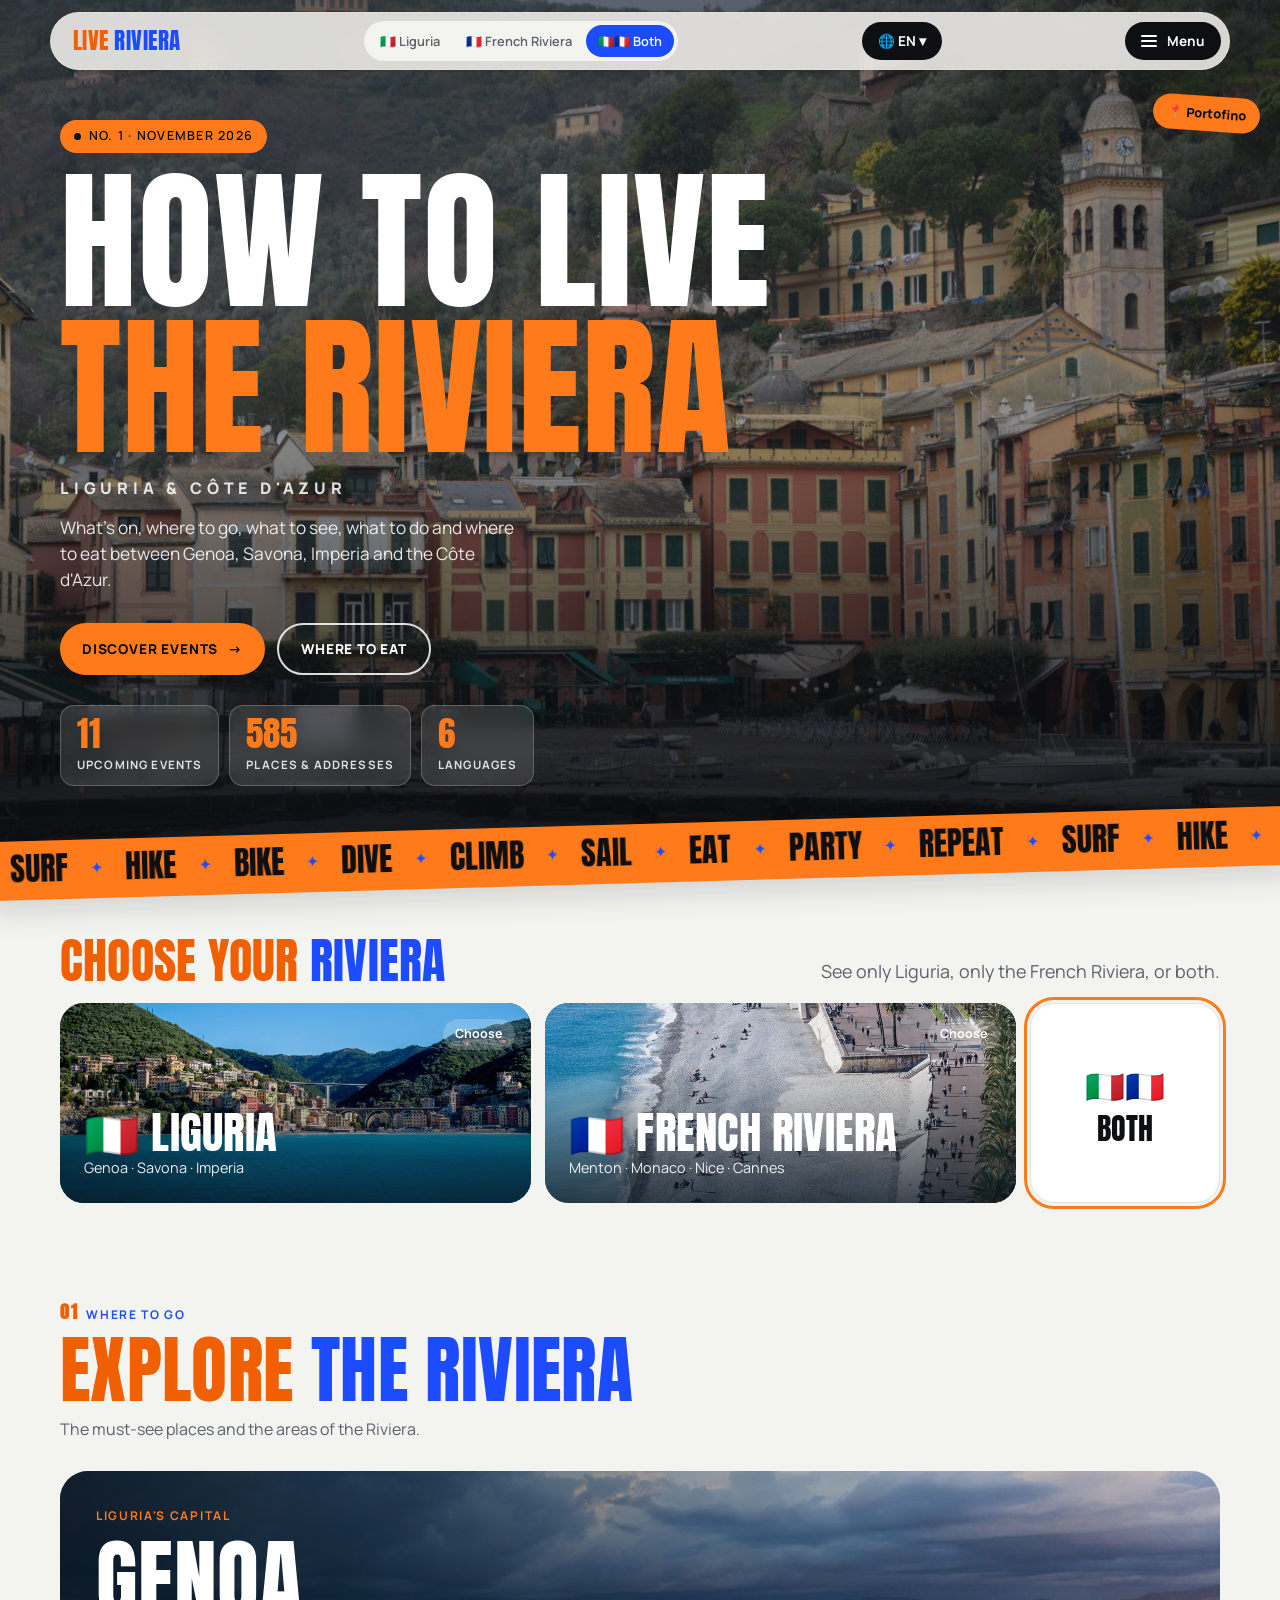
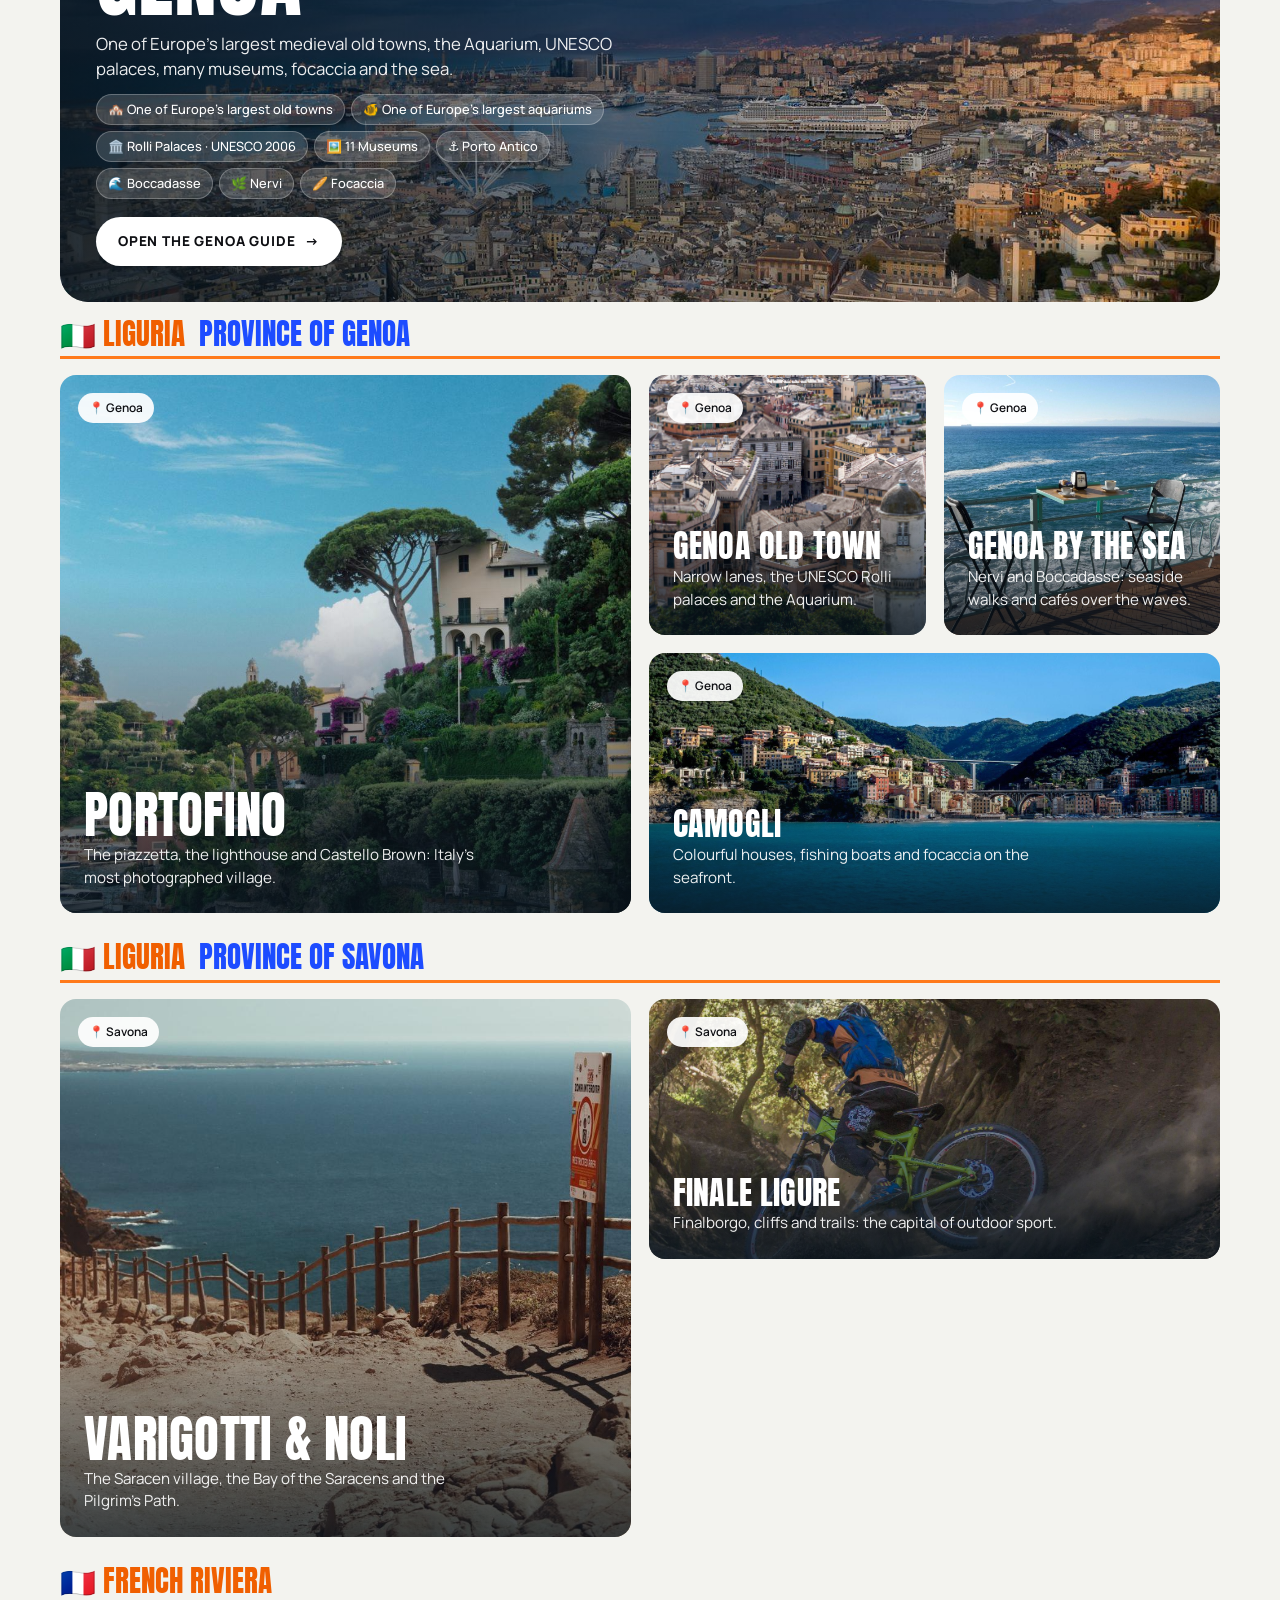
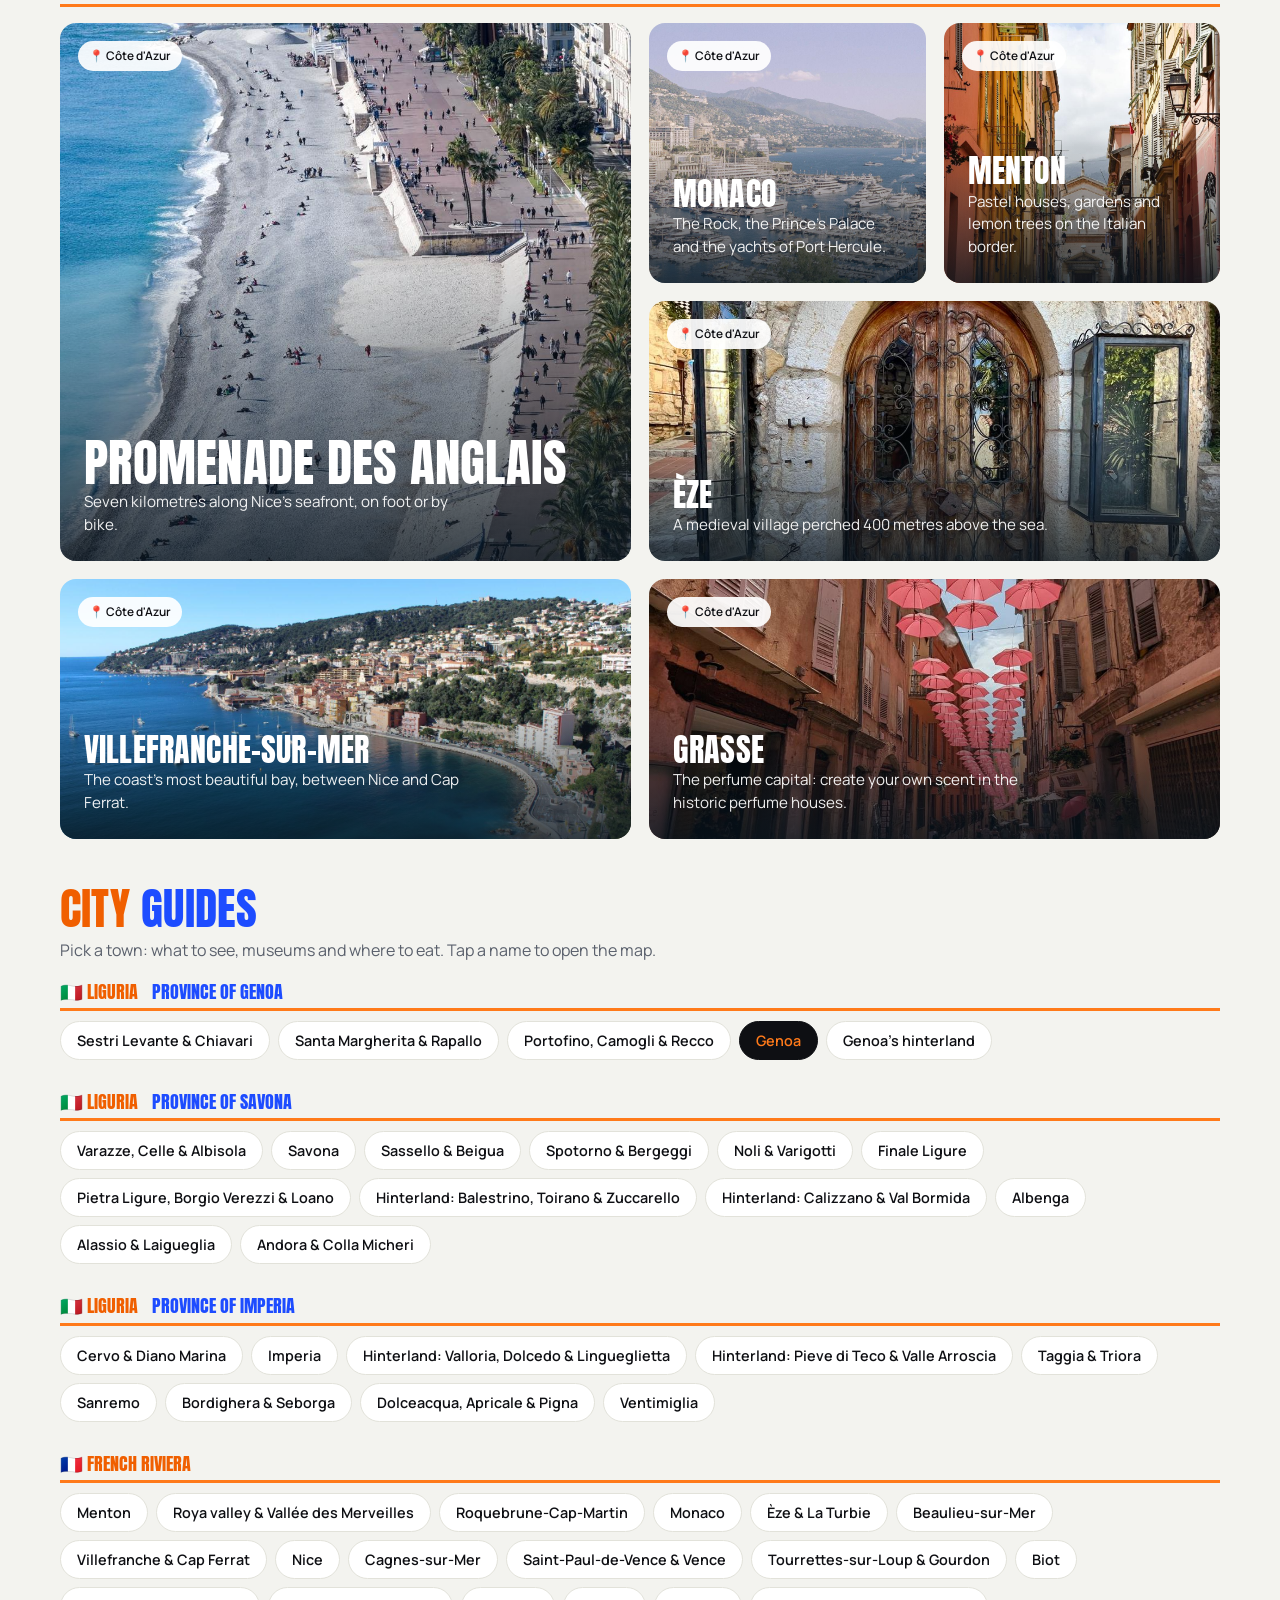
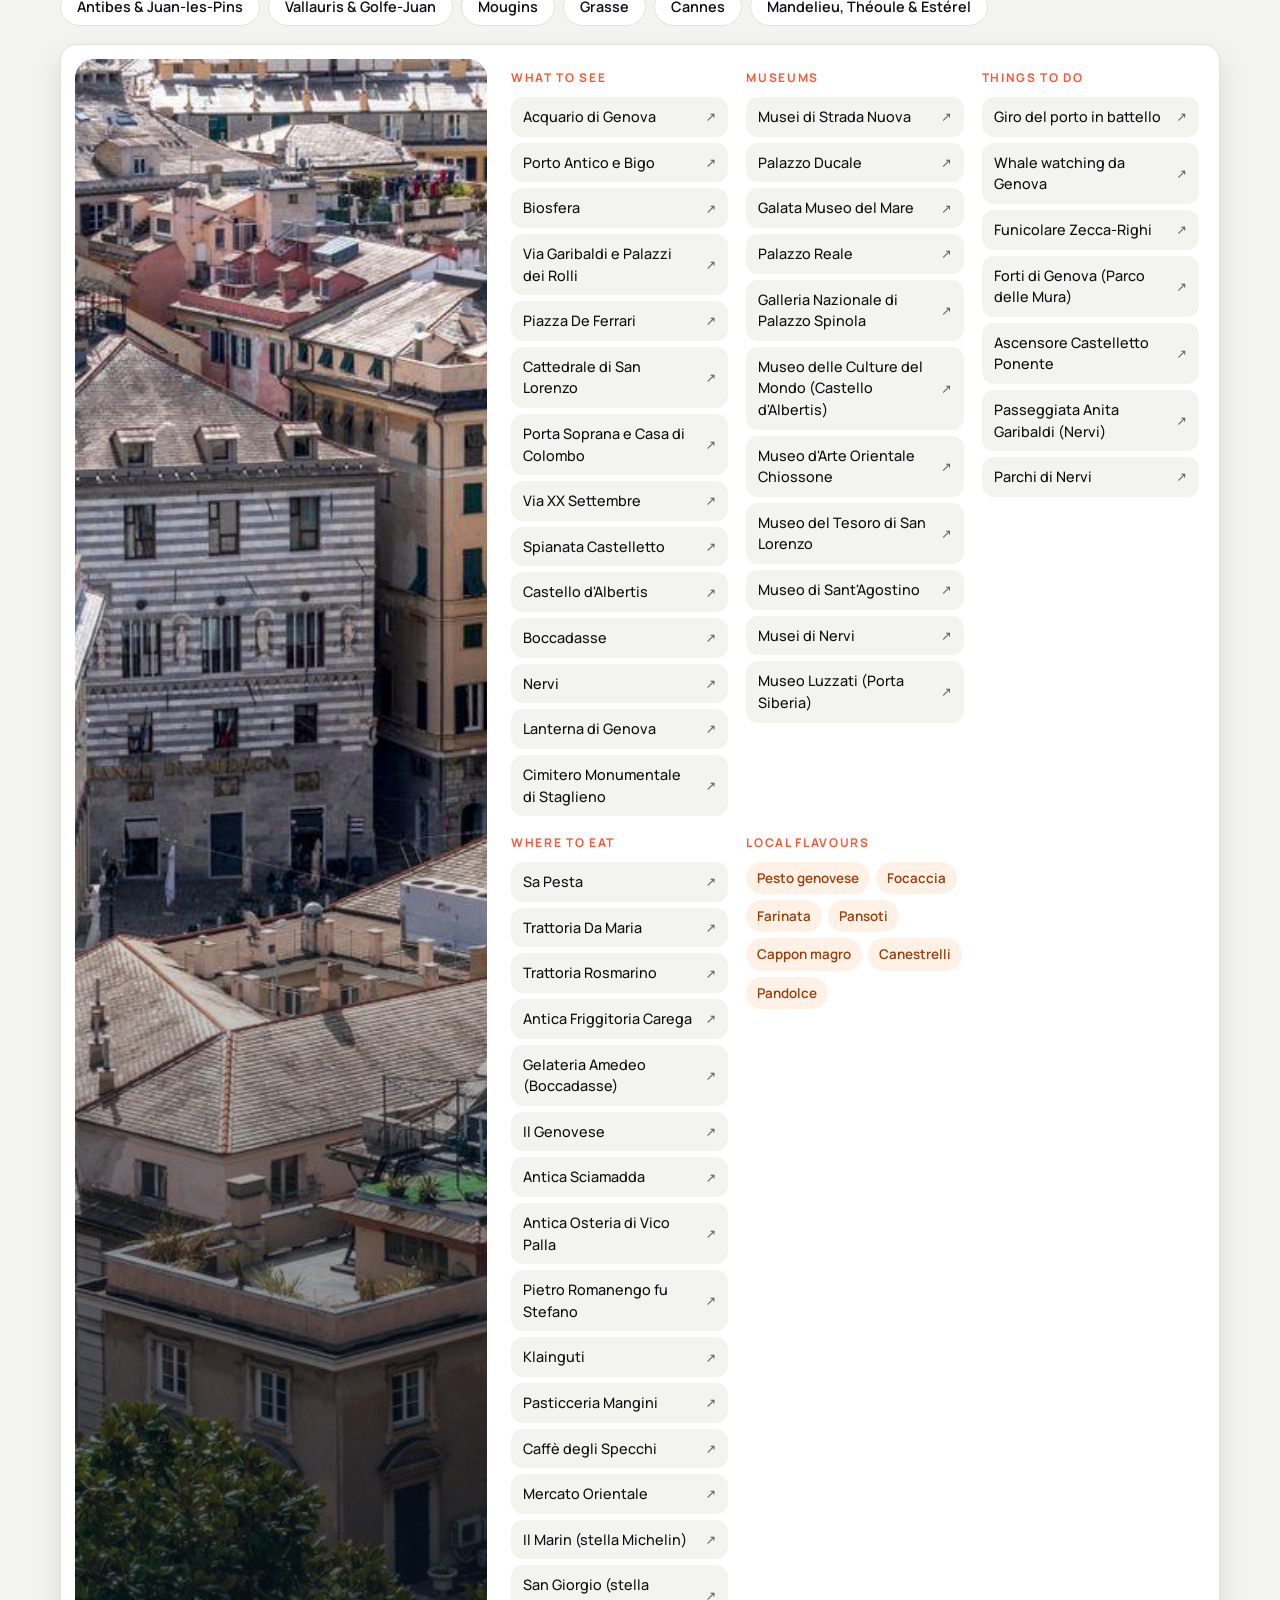
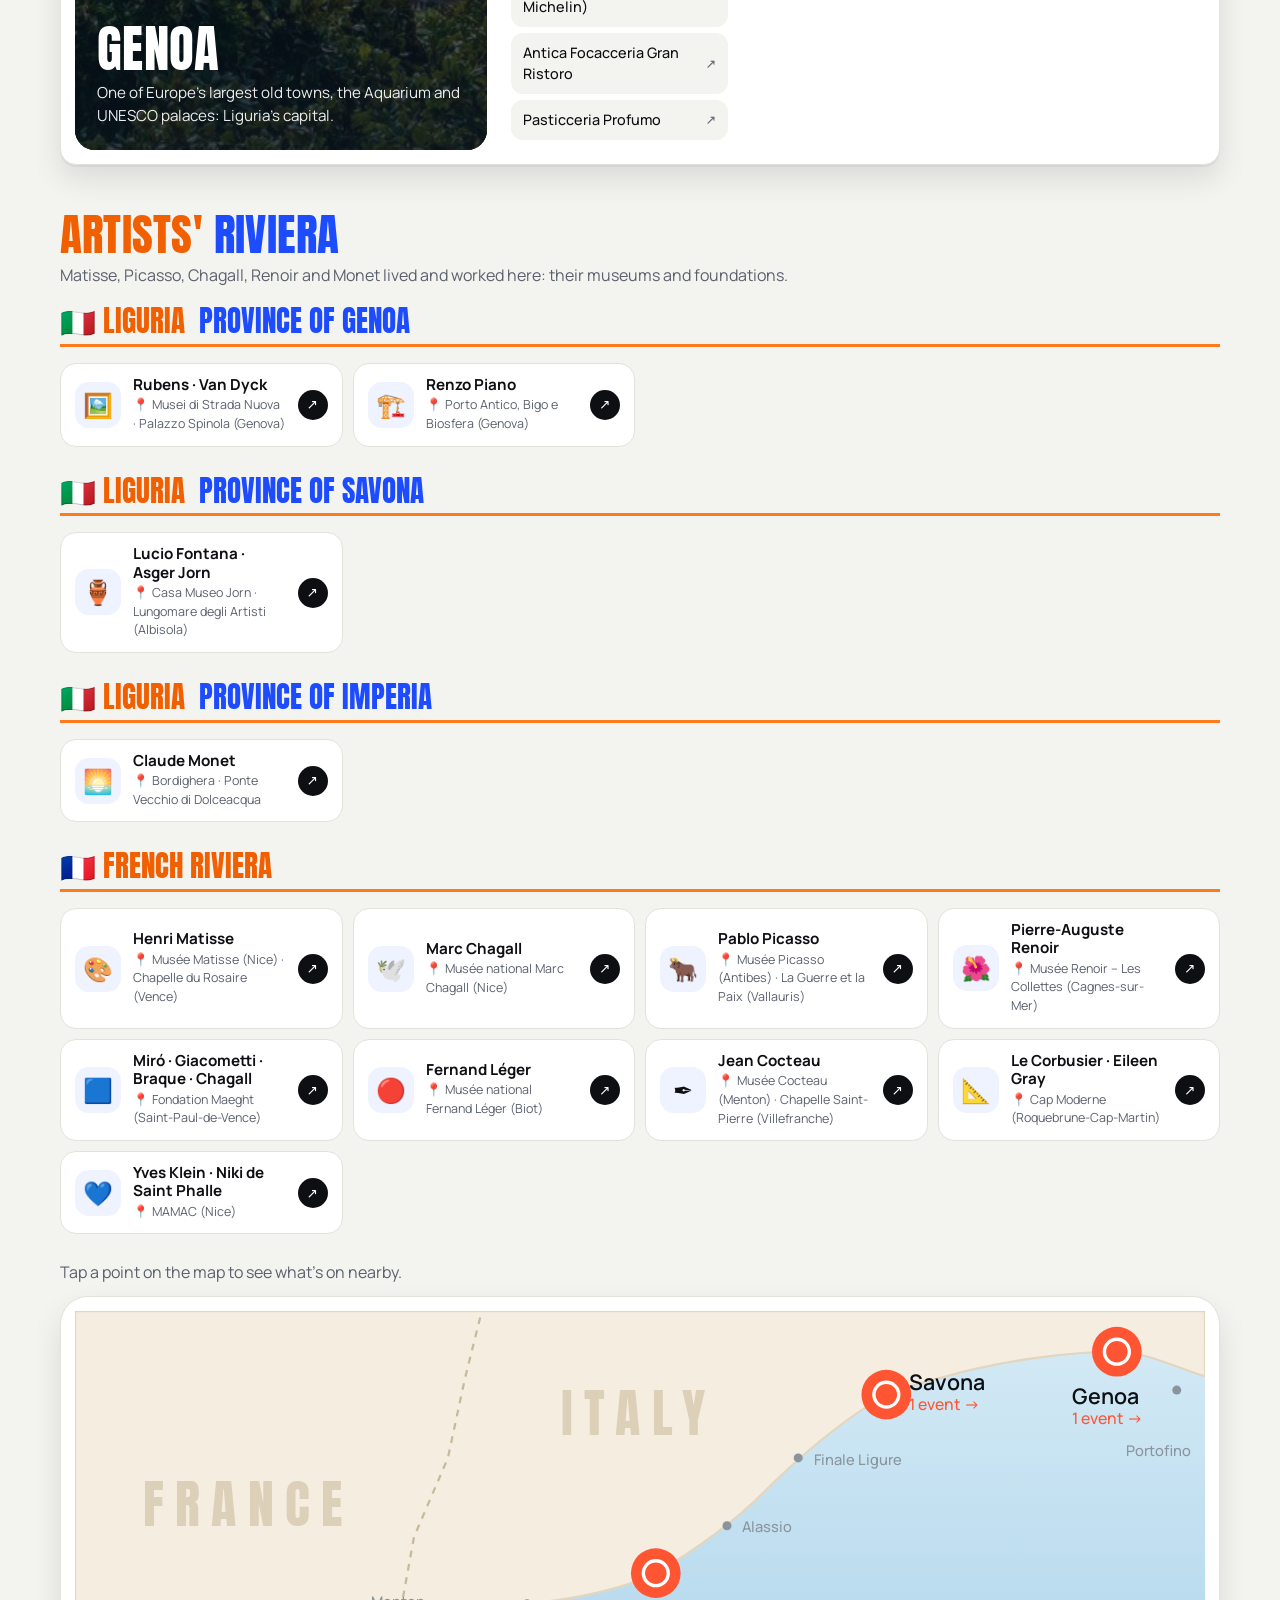
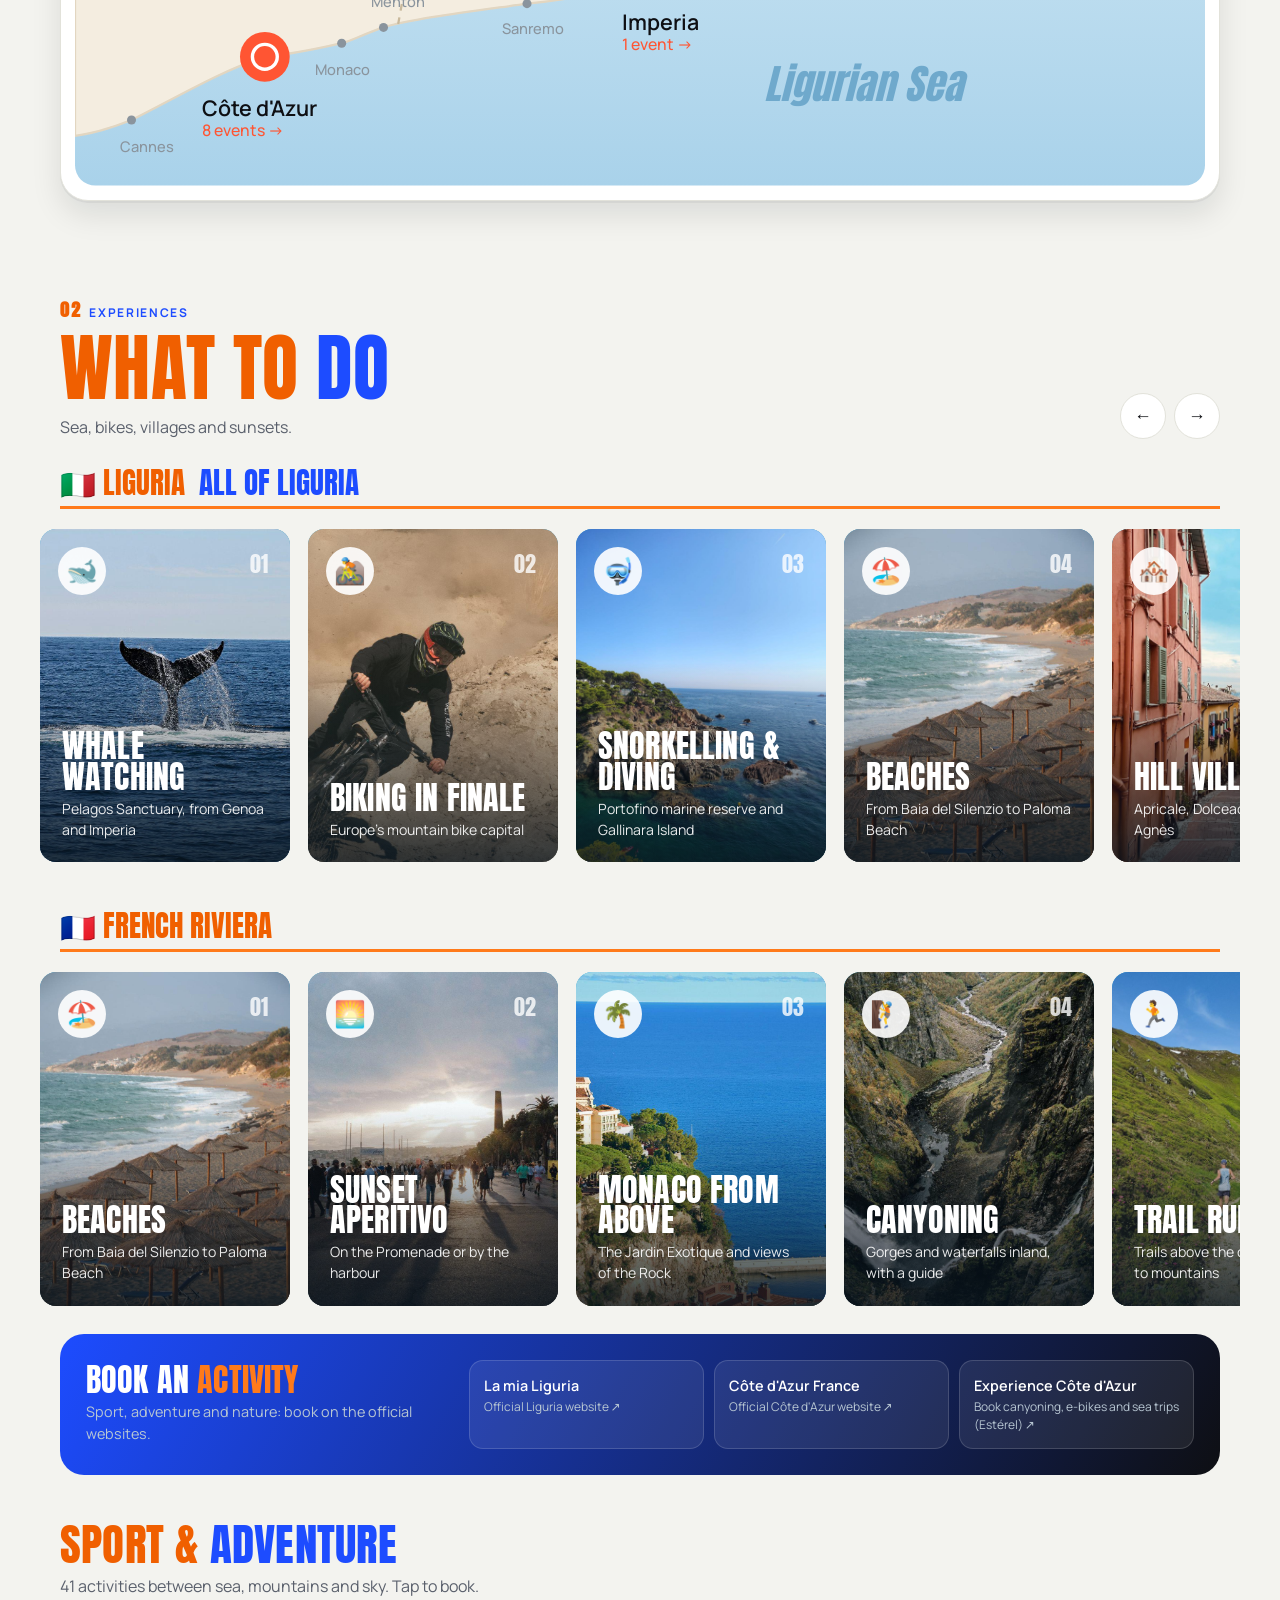
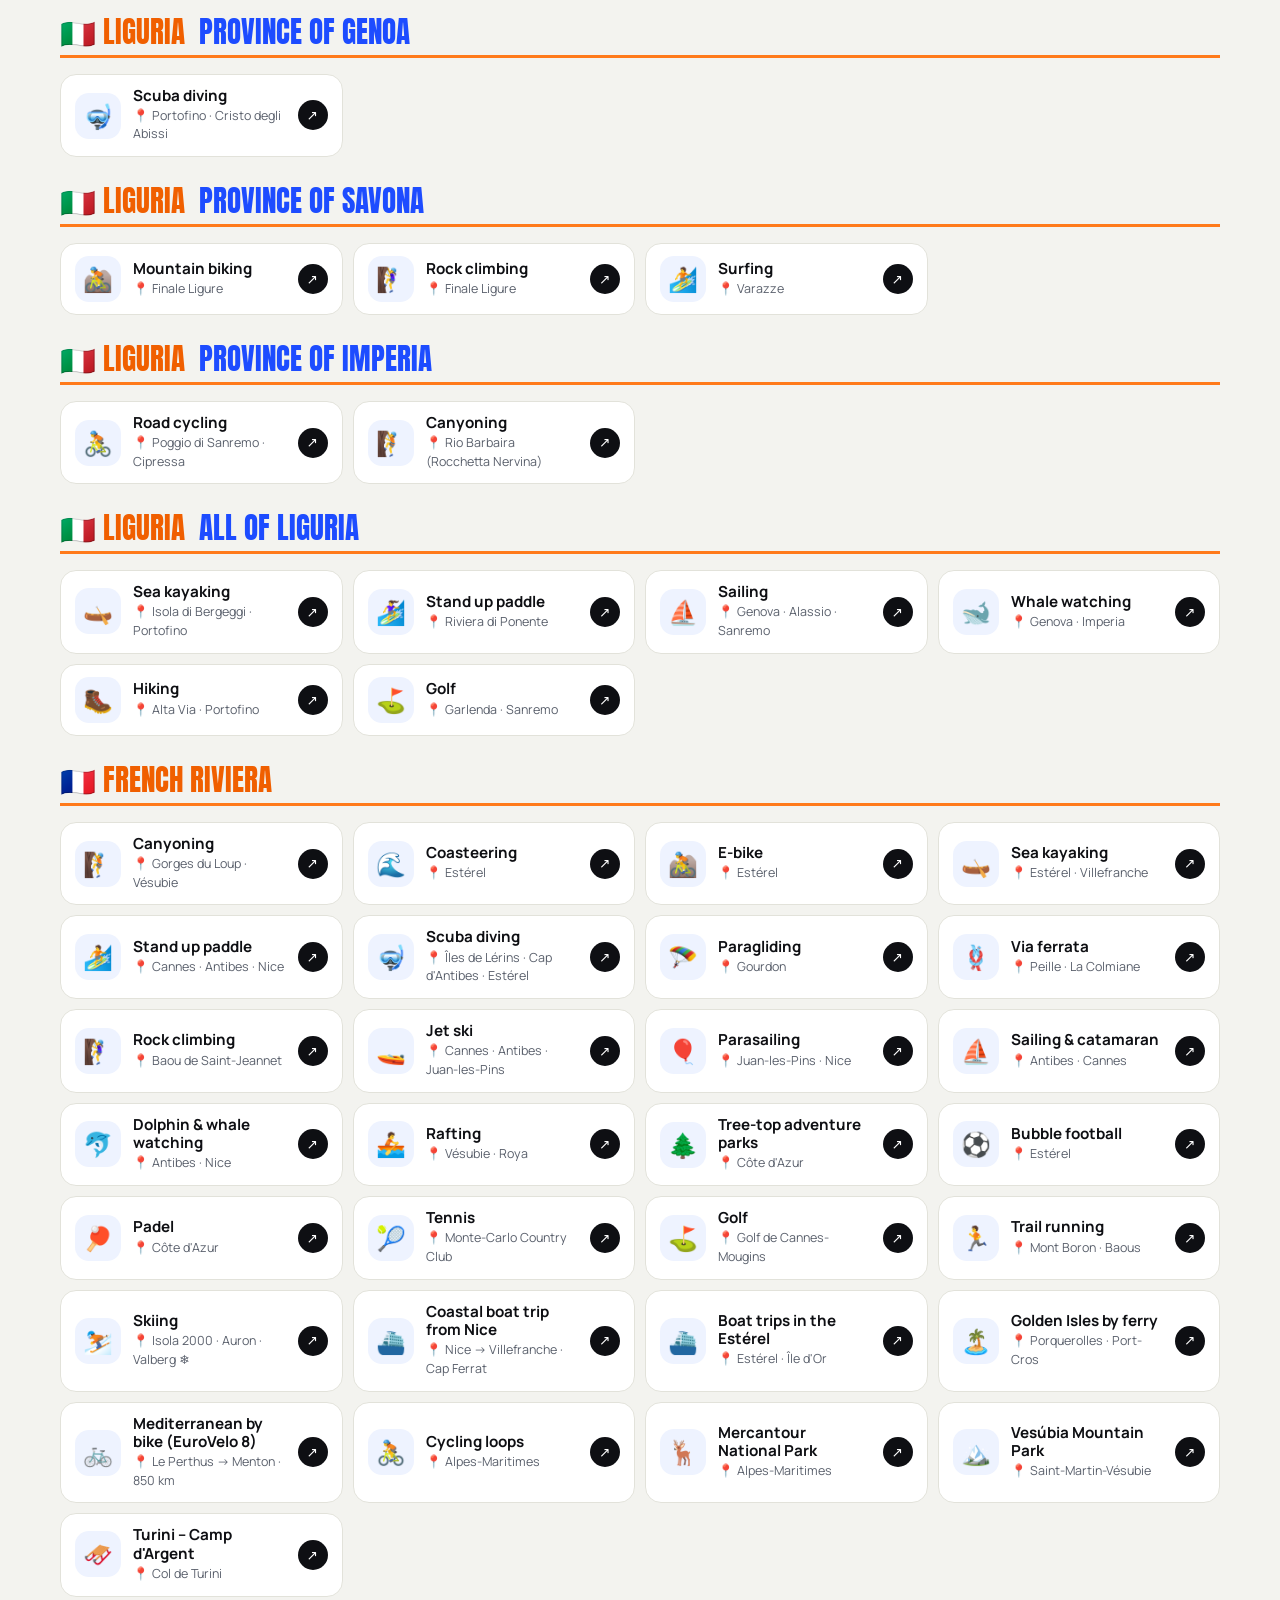
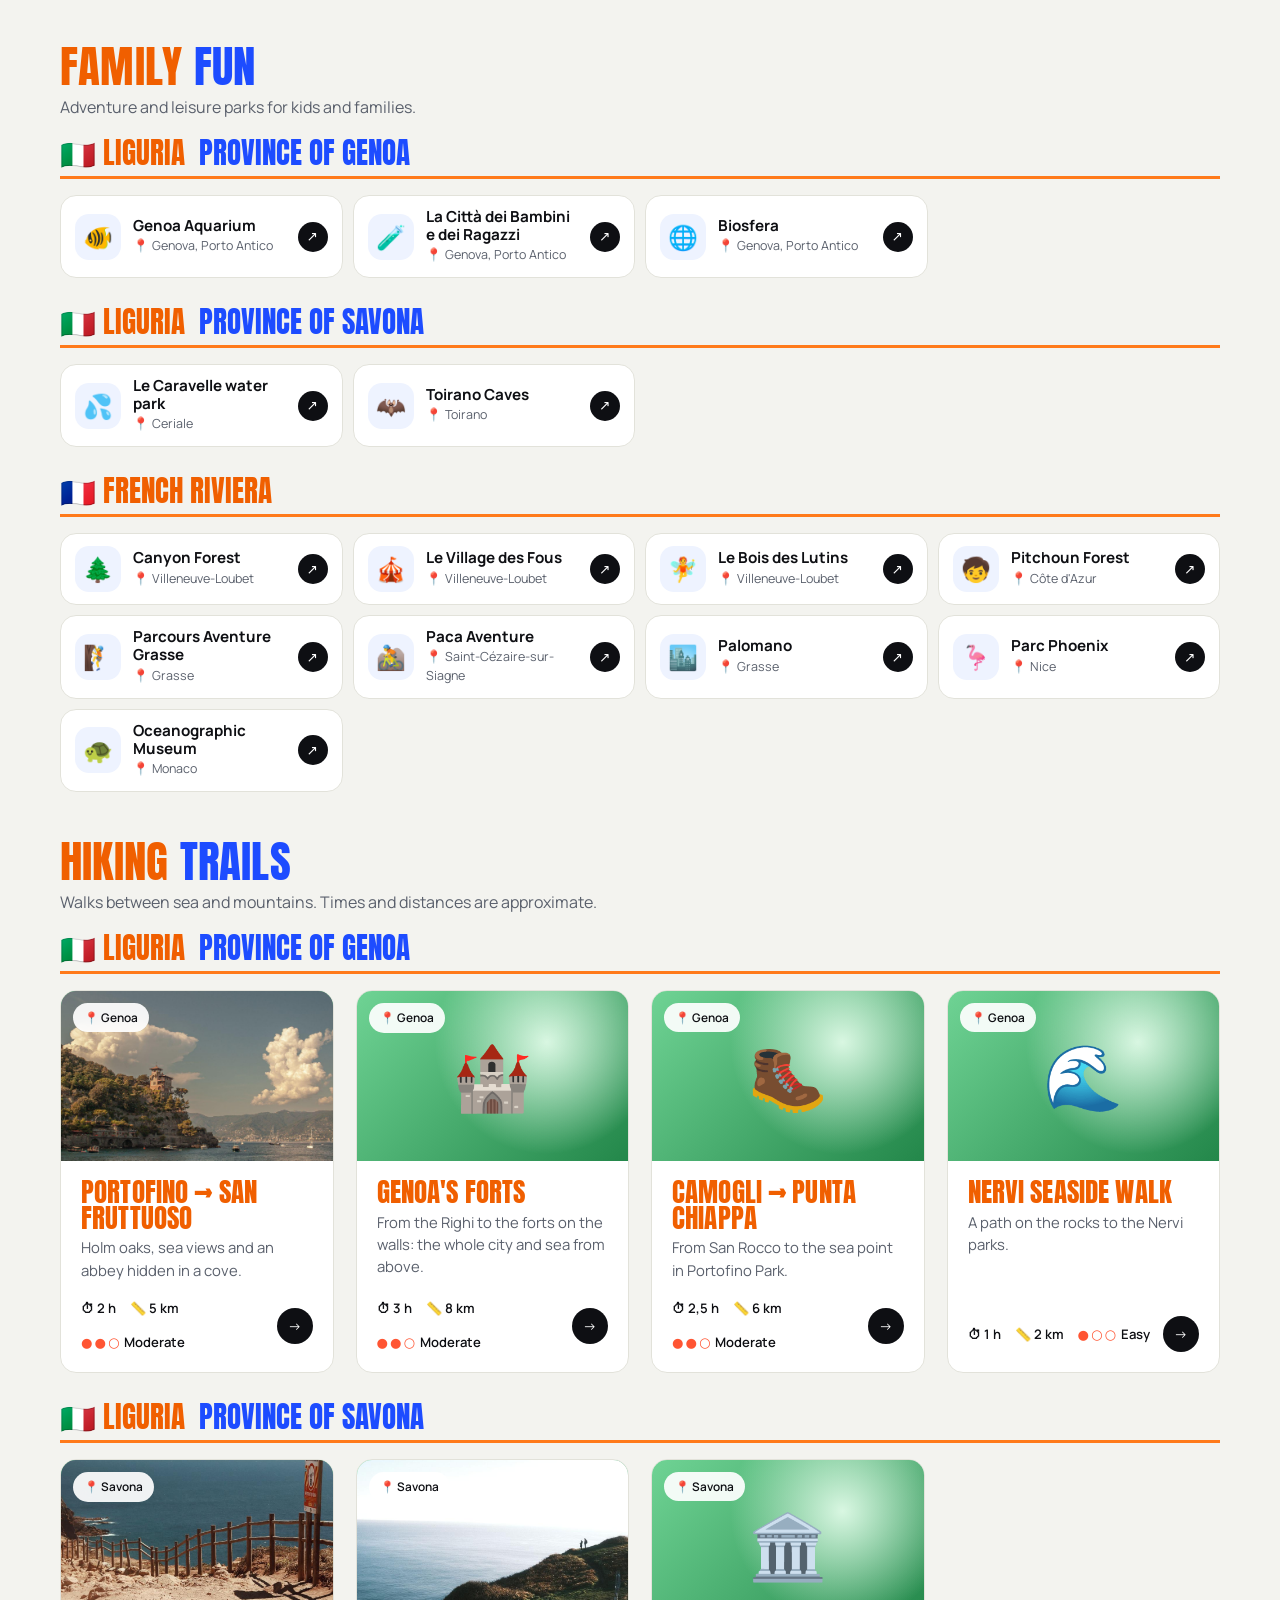
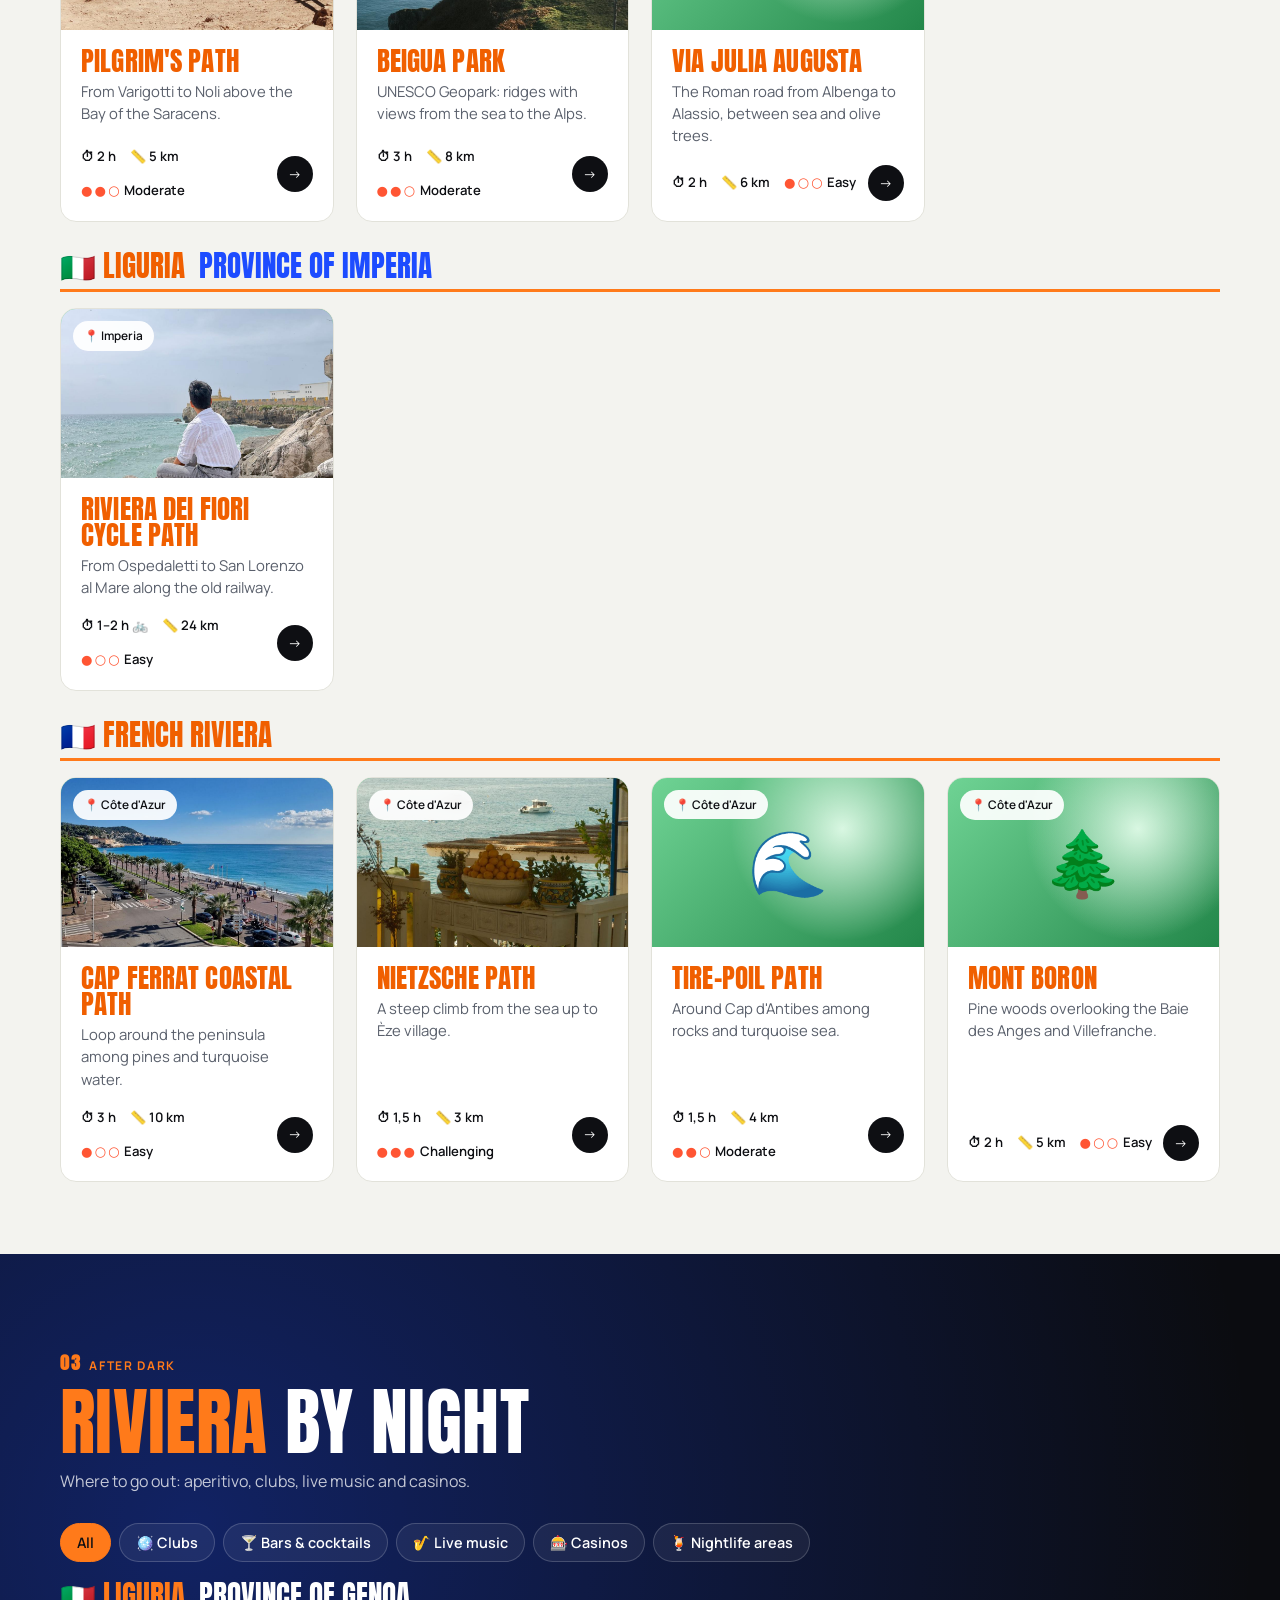
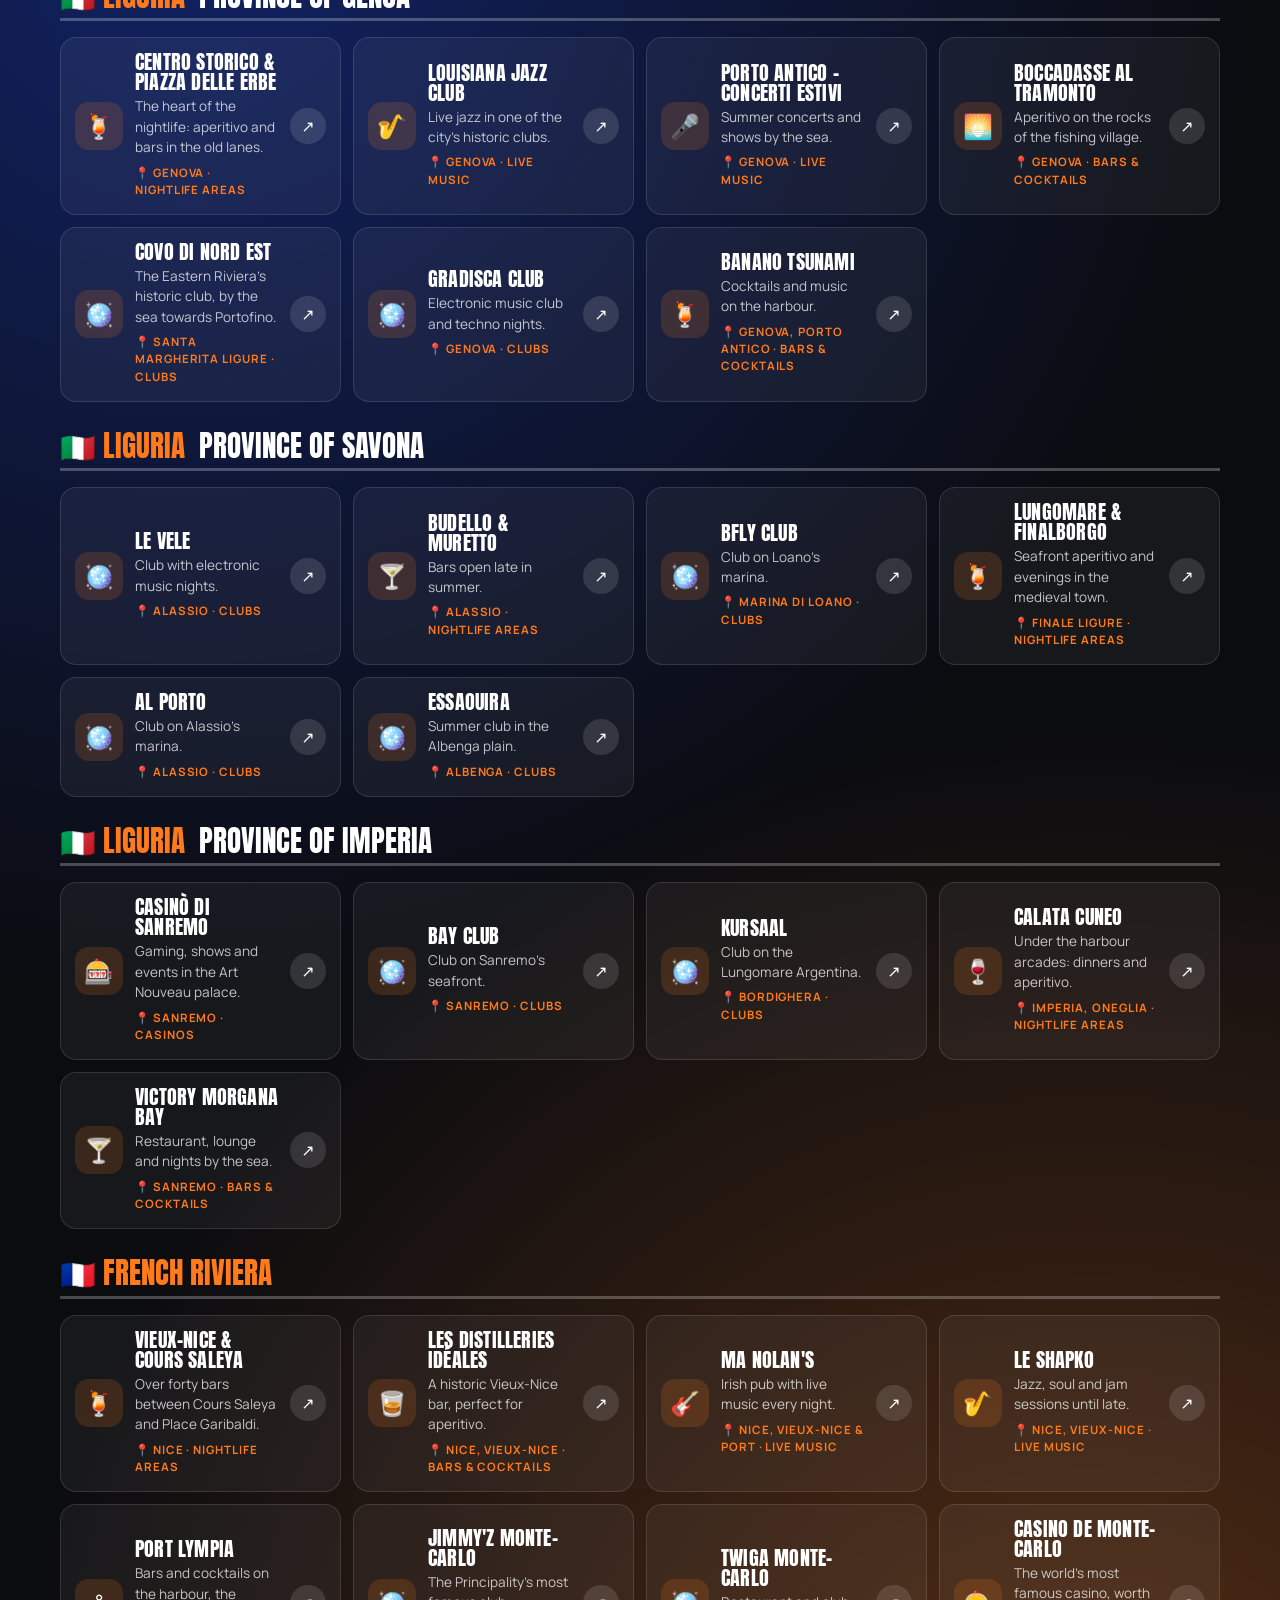
==== commit 9f0b948e: "Più contenuti: 12 stellati liguri 2026, 25 ristoranti, 11 locali, grandi eventi 2027 Ristoranti stel" ====
--- a/index.html
+++ b/index.html
@@ -873,7 +873,12 @@
     en: ["Lemon Festival", "Menton", "Giant floats made of citrus fruit: save the date!"],
     de: ["Zitronenfest", "Menton", "Riesige Festwagen aus Zitrusfrüchten: jetzt schon vormerken!"],
     nl: ["Citroenfeest", "Menton", "Reusachtige praalwagens van citrusvruchten: zet het alvast in je agenda!"],
-    zh: ["柠檬节", "芒通", "用柑橘堆成的巨型花车，快记进日历！"] } }
+    zh: ["柠檬节", "芒通", "用柑橘堆成的巨型花车，快记进日历！"] } },
+  { zone: "azur", cat: "sport", icon: "🏎️", date: "2027-01-21", end: "2027-01-24", img: "", url: "https://acm.mc", t: { it: ["Rallye Monte-Carlo", "Monaco e Alpi Marittime", "Il rally più famoso del mondo tra i tornanti delle Alpi."], fr: ["Rallye Monte-Carlo", "Monaco et Alpes-Maritimes", "Le rallye le plus célèbre du monde dans les lacets des Alpes."], en: ["Rallye Monte-Carlo", "Monaco & Alpes-Maritimes", "The world's most famous rally on the Alpine hairpins."] } },
+  { zone: "imperia", cat: "musica", icon: "🎤", date: "2027-02-16", end: "2027-02-20", img: "", url: "https://www.rai.it/festivaldisanremo/", t: { it: ["Festival di Sanremo", "Sanremo, Teatro Ariston", "La 77ª edizione del festival della canzone italiana."], fr: ["Festival de Sanremo", "Sanremo, Teatro Ariston", "La 77e édition du festival de la chanson italienne."], en: ["Sanremo Music Festival", "Sanremo, Teatro Ariston", "The 77th edition of the Italian song festival."] } },
+  { zone: "azur", cat: "sport", icon: "🎾", date: "2027-04-03", end: "2027-04-11", img: "", url: "https://montecarlotennismasters.com", t: { it: ["Rolex Monte-Carlo Masters", "Monte-Carlo Country Club", "Il grande tennis sulla terra rossa sopra il mare."], fr: ["Rolex Monte-Carlo Masters", "Monte-Carlo Country Club", "Le grand tennis sur terre battue face à la mer."], en: ["Rolex Monte-Carlo Masters", "Monte-Carlo Country Club", "Top-level clay-court tennis above the sea."] } },
+  { zone: "azur", cat: "cultura", icon: "🎬", date: "2027-05-11", end: "2027-05-22", img: "", url: "https://www.festival-cannes.com", t: { it: ["Festival di Cannes", "Cannes, Palais des Festivals", "L'80ª edizione del festival del cinema più famoso."], fr: ["Festival de Cannes", "Cannes, Palais des Festivals", "La 80e édition du plus célèbre festival de cinéma."], en: ["Cannes Film Festival", "Cannes, Palais des Festivals", "The 80th edition of the world's most famous film festival."] } },
+  { zone: "azur", cat: "sport", icon: "🏁", date: "2027-06-03", end: "2027-06-06", img: "", url: "https://acm.mc", t: { it: ["Gran Premio di Monaco", "Circuit de Monaco", "Formula 1 tra le strade del Principato, con la prima Sprint."], fr: ["Grand Prix de Monaco", "Circuit de Monaco", "La F1 dans les rues de la Principauté, avec le premier Sprint."], en: ["Monaco Grand Prix", "Circuit de Monaco", "F1 through the Principality's streets, with its first Sprint."] } }
 ];
 
 /* ---------- WHAT TO SEE: luoghi da vedere (il primo è il più grande) ---------- */
@@ -1001,7 +1006,10 @@
    "Sentiero di Punta Manara",
    "Mercato antiquario di Chiavari"
   ],
-  "eat": [],
+  "eat": [
+   "Rezzano Cucina e Vino (stella Michelin)",
+   "Impronta d'Acqua (stella Michelin, Cavi di Lavagna)"
+  ],
   "taste": [
    "Sedie di Chiavari",
    "Seta e velluto di Zoagli",
@@ -1073,7 +1081,8 @@
    "Da Vittorio (Recco)",
    "Da Puny (Portofino)",
    "Revello (Camogli)",
-   "Manuelina (Recco)"
+   "Manuelina (Recco)",
+   "Cracco Portofino (stella Michelin)"
   ],
   "taste": [
    "Focaccia di Recco col formaggio IGP",
@@ -1155,7 +1164,11 @@
    "Klainguti",
    "Pasticceria Mangini",
    "Caffè degli Specchi",
-   "Mercato Orientale"
+   "Mercato Orientale",
+   "Il Marin (stella Michelin)",
+   "San Giorgio (stella Michelin)",
+   "Antica Focacceria Gran Ristoro",
+   "Pasticceria Profumo"
   ],
   "taste": [
    "Pesto genovese",
@@ -1392,7 +1405,9 @@
    "Sentiero del Pellegrino Varigotti–Noli",
    "Altopiano delle Manie"
   ],
-  "eat": [],
+  "eat": [
+   "Vescovado (stella Michelin, Noli)"
+  ],
   "taste": [
    "Cicciarelli fritti di Noli",
    "Olio di oliva Colombaia delle Manie",
@@ -1430,7 +1445,9 @@
   "museums": [
    "Museo Archeologico del Finale"
   ],
-  "eat": [],
+  "eat": [
+   "Ai Torchi (Finalborgo)"
+  ],
   "do": [
    "Mountain bike sui trail del Finalese",
    "Arrampicata sulle falesie",
@@ -1639,7 +1656,8 @@
    "Escursione in barca alla Gallinara"
   ],
   "eat": [
-   "Pasticceria Balzola (Alassio)"
+   "Pasticceria Balzola (Alassio)",
+   "Nove (stella Michelin)"
   ],
   "taste": [
    "Baci di Alassio",
@@ -1754,7 +1772,8 @@
    "Villa Grock – Museo del Clown"
   ],
   "eat": [
-   "Calata Cuneo (Oneglia)"
+   "Calata Cuneo (Oneglia)",
+   "Sarri (stella Michelin)"
   ],
   "taste": [
    "Olive taggiasche",
@@ -1801,7 +1820,9 @@
    "Visita a un frantoio",
    "Trekking tra gli uliveti della Valle del Prino"
   ],
-  "eat": [],
+  "eat": [
+   "Equilibrio (stella Michelin, Dolcedo)"
+  ],
   "taste": [
    "Olio extravergine Riviera Ligure DOP",
    "Olive taggiasche",
@@ -1916,7 +1937,8 @@
    "Palazzo Borea d'Olmo"
   ],
   "eat": [
-   "Mercato Annonario"
+   "Mercato Annonario",
+   "Paolo e Barbara (stella Michelin)"
   ],
   "taste": [
    "Sardenaira (pizza sanremasca)",
@@ -2000,7 +2022,9 @@
    "Sentiero tra i borghi della Val Nervia",
    "Festa della Michetta (agosto)"
   ],
-  "eat": [],
+  "eat": [
+   "Gastone (Dolceacqua)"
+  ],
   "taste": [
    "Rossese di Dolceacqua",
    "Michetta di Dolceacqua",
@@ -2040,7 +2064,9 @@
    "Museo Preistorico dei Balzi Rossi",
    "Museo Archeologico Girolamo Rossi (Forte dell'Annunziata)"
   ],
-  "eat": [],
+  "eat": [
+   "Casa Buono (stella Michelin)"
+  ],
   "taste": [
    "Fiori",
    "Agrumi",
@@ -2205,7 +2231,11 @@
    "Chez Roger (Marché de la Condamine)",
    "Stars'N'Bars",
    "Le Louis XV – Alain Ducasse",
-   "Marché de la Condamine"
+   "Marché de la Condamine",
+   "Les Ambassadeurs",
+   "Blue Bay Marcel Ravin",
+   "L'Abysse Monte-Carlo",
+   "Robuchon Monaco"
   ],
   "taste": [
    "Barbajuans",
@@ -2246,7 +2276,11 @@
    "Montée à pied depuis la mer",
    "La Grande Corniche en voiture ou à vélo"
   ],
-  "eat": [],
+  "eat": [
+   "La Chèvre d'Or",
+   "Château Eza",
+   "La Table du Cap Estel"
+  ],
   "taste": [
    "Parfums",
    "Huile d'olive"
@@ -2281,7 +2315,9 @@
   "do": [
    "Promenade Beaulieu – Saint-Jean-Cap-Ferrat"
   ],
-  "eat": [],
+  "eat": [
+   "Le Restaurant des Rois"
+  ],
   "taste": [
    "Poisson du jour"
   ]
@@ -2319,7 +2355,10 @@
    "Tour du Cap Ferrat à pied",
    "Snorkeling à la Plage Paloma"
   ],
-  "eat": [],
+  "eat": [
+   "La Mère Germaine",
+   "Le Cap (Cap Ferrat)"
+  ],
   "taste": [
    "Poissons et fruits de mer",
    "Socca"
@@ -2375,7 +2414,9 @@
    "Fenocchio",
    "La Merenda",
    "Chez Pipo",
-   "L'Alchimie"
+   "L'Alchimie",
+   "Flaveur",
+   "René Socca"
   ],
   "taste": [
    "Socca",
@@ -2452,7 +2493,8 @@
    "Galeries d'art du village"
   ],
   "eat": [
-   "La Colombe d'Or (Saint-Paul-de-Vence)"
+   "La Colombe d'Or (Saint-Paul-de-Vence)",
+   "La Table de Pierre"
   ],
   "taste": [
    "Huile d'olive",
@@ -2525,7 +2567,9 @@
   "do": [
    "Ateliers de verre soufflé"
   ],
-  "eat": [],
+  "eat": [
+   "Les Terraillers"
+  ],
   "taste": [
    "Verre soufflé",
    "Huile d'olive"
@@ -2569,7 +2613,9 @@
    "Le Village (club, Juan-les-Pins)"
   ],
   "eat": [
-   "Marché Provençal"
+   "Marché Provençal",
+   "Les Pêcheurs",
+   "Louroc"
   ],
   "taste": [
    "Marché provençal",
@@ -2729,7 +2775,9 @@
   ],
   "eat": [
    "Aux Bons Enfants",
-   "Marché Forville"
+   "Marché Forville",
+   "La Palme d'Or",
+   "Astoux et Brun"
   ],
   "taste": [
    "Vin des moines de Lérins",
@@ -2769,7 +2817,11 @@
    "Kayak et snorkeling dans les calanques",
    "Golf à Mandelieu"
   ],
-  "eat": [],
+  "eat": [
+   "Mareluna (Théoule)",
+   "L'Or Bleu (Théoule)",
+   "Bessem (Mandelieu)"
+  ],
   "taste": [
    "Poissons et bouillabaisse",
    "Mimosa (Mandelieu, février)"
@@ -2806,7 +2858,18 @@
   { zone: "azur", type: "club", icon: "🪩", name: "Le Village", place: "Juan-les-Pins", q: "Le Village Juan-les-Pins", t: { it: "Uno dei club più popolari della Riviera, con DJ famosi.", fr: "L'un des clubs les plus populaires de la Riviera, avec des DJ célèbres.", en: "One of the Riviera's most popular clubs, with big-name DJs." } },
   { zone: "azur", type: "bar", icon: "🍸", name: "Pam Pam", place: "Juan-les-Pins", q: "Pam Pam Juan-les-Pins", t: { it: "Cocktail bar storico con DJ nel fine settimana.", fr: "Bar à cocktails historique avec DJ le week-end.", en: "Historic cocktail bar with DJs at weekends." } },
   { zone: "azur", type: "live", icon: "🎺", name: "Le New Orleans", place: "Juan-les-Pins", q: "Le New Orleans Juan-les-Pins", t: { it: "Vino, cocktail e musica dal vivo nel cuore di Juan.", fr: "Vins, cocktails et musique live au cœur de Juan.", en: "Wine, cocktails and live music in the heart of Juan." } },
-  { zone: "azur", type: "area", icon: "🍹", name: "Vieil Antibes", place: "Antibes", q: "Vieil Antibes", t: { it: "Bar e pub nei vicoli dietro il porto Vauban.", fr: "Bars et pubs dans les ruelles derrière le port Vauban.", en: "Bars and pubs in the lanes behind Port Vauban." } }
+  { zone: "azur", type: "area", icon: "🍹", name: "Vieil Antibes", place: "Antibes", q: "Vieil Antibes", t: { it: "Bar e pub nei vicoli dietro il porto Vauban.", fr: "Bars et pubs dans les ruelles derrière le port Vauban.", en: "Bars and pubs in the lanes behind Port Vauban." } },
+  { zone: "genova", type: "club", icon: "🪩", name: "Gradisca Club", place: "Genova", q: "Gradisca Club Genova", t: { it: "Club di musica elettronica e serate techno.", fr: "Club de musique électronique et soirées techno.", en: "Electronic music club and techno nights." } },
+  { zone: "genova", type: "bar", icon: "🍹", name: "Banano Tsunami", place: "Genova, Porto Antico", q: "Banano Tsunami Genova", t: { it: "Cocktail e musica sul porto.", fr: "Cocktails et musique sur le port.", en: "Cocktails and music on the harbour." } },
+  { zone: "savona", type: "club", icon: "🪩", name: "Al Porto", place: "Alassio", q: "Discoteca Al Porto Alassio", t: { it: "Discoteca sul porto Luca Ferrari di Alassio.", fr: "Discothèque sur le port d'Alassio.", en: "Club on Alassio's marina." } },
+  { zone: "savona", type: "club", icon: "🪩", name: "Essaouira", place: "Albenga", q: "Essaouira Albenga", t: { it: "Club estivo nella piana di Albenga.", fr: "Club d'été dans la plaine d'Albenga.", en: "Summer club in the Albenga plain." } },
+  { zone: "imperia", type: "bar", icon: "🍸", name: "Victory Morgana Bay", place: "Sanremo", q: "Victory Morgana Bay Sanremo", t: { it: "Ristorante, lounge e serate sul mare di Sanremo.", fr: "Restaurant, lounge et soirées face à la mer.", en: "Restaurant, lounge and nights by the sea." } },
+  { zone: "azur", type: "club", icon: "🪩", name: "High Club", place: "Nice, Promenade des Anglais", q: "High Club Nice", t: { it: "Il grande club sulla Promenade des Anglais.", fr: "Le grand club de la Promenade des Anglais.", en: "The big club on the Promenade des Anglais." } },
+  { zone: "azur", type: "bar", icon: "🍺", name: "Wayne's", place: "Nice, Vieux-Nice", q: "Wayne's Bar Nice", t: { it: "Pub con band dal vivo e si balla sui tavoli.", fr: "Pub avec groupes live, on danse sur les tables.", en: "Pub with live bands and dancing on the tables." } },
+  { zone: "azur", type: "club", icon: "🪩", name: "Buddha-Bar Monte-Carlo", place: "Monaco", q: "Buddha-Bar Monte-Carlo", t: { it: "Ristorante e lounge con DJ accanto al Casinò.", fr: "Restaurant et lounge avec DJ à côté du Casino.", en: "Restaurant and lounge with DJs next to the Casino." } },
+  { zone: "azur", type: "live", icon: "🎷", name: "La Note Bleue", place: "Monaco, Larvotto", q: "La Note Bleue Monaco", t: { it: "Jazz e concerti sulla spiaggia del Larvotto.", fr: "Jazz et concerts sur la plage du Larvotto.", en: "Jazz and concerts on Larvotto beach." } },
+  { zone: "azur", type: "club", icon: "🪩", name: "Gotha Club", place: "Cannes", q: "Gotha Club Cannes", t: { it: "Club accanto al Palais des Festivals.", fr: "Club à côté du Palais des Festivals.", en: "Club next to the Palais des Festivals." } },
+  { zone: "azur", type: "bar", icon: "🍺", name: "Blue Lady Pub", place: "Antibes, Port Vauban", q: "Blue Lady Pub Antibes", t: { it: "Il pub degli equipaggi degli yacht.", fr: "Le pub des équipages de yachts.", en: "The yacht crews' pub." } }
 ];
 
 /* ---------- ARTISTS' RIVIERA: artisti, musei e fondazioni ---------- */
@@ -2897,7 +2960,11 @@
   { region: "azur", icon: "🏙️", site: "cotedazur", place: "Grasse", q: "Palomano 129 route de la Paoute Grasse", t: { it: "Palomano", fr: "Palomano", en: "Palomano", de: "Palomano", nl: "Palomano", zh: "Palomano" } },
   { region: "lig", zone: "genova", icon: "🐠", site: "cotedazur", place: "Genova, Porto Antico", q: "Acquario di Genova", t: { it: "Acquario di Genova", fr: "Aquarium de Gênes", en: "Genoa Aquarium", de: "Aquarium von Genua", nl: "Aquarium van Genua", zh: "热那亚水族馆" } },
   { region: "lig", zone: "genova", icon: "🧪", site: "cotedazur", place: "Genova, Porto Antico", q: "Città dei Bambini e dei Ragazzi Genova", t: { it: "La Città dei Bambini e dei Ragazzi", fr: "La Città dei Bambini e dei Ragazzi", en: "La Città dei Bambini e dei Ragazzi", de: "La Città dei Bambini e dei Ragazzi", nl: "La Città dei Bambini e dei Ragazzi", zh: "La Città dei Bambini e dei Ragazzi" } },
-  { region: "lig", zone: "genova", icon: "🌐", site: "cotedazur", place: "Genova, Porto Antico", q: "Biosfera Genova", t: { it: "Biosfera", fr: "Biosfera", en: "Biosfera", de: "Biosfera", nl: "Biosfera", zh: "Biosfera" } }
+  { region: "lig", zone: "genova", icon: "🌐", site: "cotedazur", place: "Genova, Porto Antico", q: "Biosfera Genova", t: { it: "Biosfera", fr: "Biosfera", en: "Biosfera", de: "Biosfera", nl: "Biosfera", zh: "Biosfera" } },
+  { region: "lig", zone: "savona", icon: "💦", site: "cotedazur", place: "Ceriale", q: "Le Caravelle Ceriale", t: { it: "Parco acquatico Le Caravelle", fr: "Parc aquatique Le Caravelle", en: "Le Caravelle water park" } },
+  { region: "lig", zone: "savona", icon: "🦇", site: "cotedazur", place: "Toirano", q: "Grotte di Toirano", t: { it: "Grotte di Toirano", fr: "Grottes de Toirano", en: "Toirano Caves" } },
+  { region: "azur", icon: "🦩", site: "cotedazur", place: "Nice", q: "Parc Phoenix Nice", t: { it: "Parc Phoenix", fr: "Parc Phoenix", en: "Parc Phoenix" } },
+  { region: "azur", icon: "🐢", site: "cotedazur", place: "Monaco", q: "Musée Océanographique Monaco", t: { it: "Museo Oceanografico", fr: "Musée Océanographique", en: "Oceanographic Museum" } }
 ];
 
 /* ---------- WHAT TO DO: esperienze ----------
@@ -2992,7 +3059,12 @@
     en: ["Beigua Park", "UNESCO Geopark: ridges with views from the sea to the Alps."],
     de: ["Beigua-Park", "UNESCO-Geopark: Grate mit Blick vom Meer bis zu den Alpen."],
     nl: ["Beigua-park", "UNESCO Geopark: bergkammen met uitzicht van zee tot de Alpen."],
-    zh: ["贝瓜公园", "联合国教科文组织地质公园：山脊上可远眺大海与阿尔卑斯山。"] } }
+    zh: ["贝瓜公园", "联合国教科文组织地质公园：山脊上可远眺大海与阿尔卑斯山。"] } },
+  { zone: "genova", icon: "🥾", img: "", time: "2,5 h", km: "6 km", level: 2, q: "Camogli San Rocco Punta Chiappa", t: { it: ["Camogli → Punta Chiappa", "Da San Rocco alla punta sul mare nel Parco di Portofino."], fr: ["Camogli → Punta Chiappa", "De San Rocco à la pointe sur la mer, Parc de Portofino."], en: ["Camogli → Punta Chiappa", "From San Rocco to the sea point in Portofino Park."] } },
+  { zone: "genova", icon: "🌊", img: "", time: "1 h", km: "2 km", level: 1, q: "Passeggiata Anita Garibaldi Nervi", t: { it: ["Passeggiata di Nervi", "Sentiero sugli scogli fino ai parchi di Nervi."], fr: ["Promenade de Nervi", "Sentier sur les rochers jusqu'aux parcs de Nervi."], en: ["Nervi seaside walk", "A path on the rocks to the Nervi parks."] } },
+  { zone: "savona", icon: "🏛️", img: "", time: "2 h", km: "6 km", level: 1, q: "Via Julia Augusta Albenga Alassio", t: { it: ["Via Julia Augusta", "La strada romana da Albenga ad Alassio, tra mare e ulivi."], fr: ["Via Julia Augusta", "La voie romaine d'Albenga à Alassio, entre mer et oliviers."], en: ["Via Julia Augusta", "The Roman road from Albenga to Alassio, between sea and olive trees."] } },
+  { zone: "azur", icon: "🌊", img: "", time: "1,5 h", km: "4 km", level: 2, q: "Sentier de Tire-Poil Cap d'Antibes", t: { it: ["Sentiero di Tire-Poil", "Il giro del Cap d'Antibes tra rocce e mare turchese."], fr: ["Sentier de Tire-Poil", "Le tour du Cap d'Antibes entre rochers et eau turquoise."], en: ["Tire-Poil path", "Around Cap d'Antibes among rocks and turquoise sea."] } },
+  { zone: "azur", icon: "🌲", img: "", time: "2 h", km: "5 km", level: 1, q: "Parc du Mont Boron Nice", t: { it: ["Mont Boron", "Pinete con vista sulla Baia degli Angeli e Villefranche."], fr: ["Mont Boron", "Pinèdes avec vue sur la Baie des Anges et Villefranche."], en: ["Mont Boron", "Pine woods overlooking the Baie des Anges and Villefranche."] } }
 ];
 
 /* ---------- WHERE TO EAT: ristoranti ----------
@@ -3056,6 +3128,31 @@
   { name: "Aux Bons Enfants", place: "Cannes, Le Suquet", zone: "azur", tag: "trad", price: "€€", icon: "🍷", q: "Aux Bons Enfants Cannes", t: { it: "Cucina provenzale di famiglia, semplice e genuina.", fr: "Cuisine provençale familiale, simple et sincère.", en: "Family Provençal cooking, simple and honest.", de: "Provenzalische Familienküche, einfach und ehrlich.", nl: "Provençaalse familiekeuken, eenvoudig en eerlijk.", zh: "朴实地道的普罗旺斯家常菜。" } },
   { name: "Chez Roger", place: "Monaco, Marché de la Condamine", zone: "azur", tag: "street", price: "€", icon: "🥟", q: "Chez Roger socca Marché de la Condamine Monaco", t: { it: "Socca e barbajuan al mercato della Condamine.", fr: "Socca et barbajuans au marché de la Condamine.", en: "Socca and barbajuan at the Condamine market.", de: "Socca und Barbajuan auf dem Markt La Condamine.", nl: "Socca en barbajuan op de markt van La Condamine.", zh: "康达明集市的鹰嘴豆饼与摩纳哥炸饺。" } },
   { name: "Stars'N'Bars", place: "Monaco, Port Hercule", zone: "azur", tag: "street", price: "€€", icon: "🍔", q: "Stars N Bars Monaco", t: { it: "Burger e sport sul porto, ideale per le famiglie.", fr: "Burgers et sport sur le port, idéal en famille.", en: "Burgers and sport on the harbour, great for families.", de: "Burger und Sport am Hafen, ideal für Familien.", nl: "Burgers en sport aan de haven, ideaal voor gezinnen.", zh: "港口边的汉堡与体育吧，适合全家。" } },
+  { name: "Il Marin", place: "Genova, Porto Antico", zone: "genova", tag: "michelin", price: "€€€", icon: "⭐", q: "Il Marin Eataly Genova", t: { it: "Stella Michelin: pesce del Mar Ligure con vista sul porto.", fr: "Étoile Michelin : poissons de la mer Ligure face au port.", en: "Michelin star: Ligurian Sea fish with a view of the harbour." } },
+  { name: "San Giorgio", place: "Genova", zone: "genova", tag: "michelin", price: "€€€", icon: "⭐", q: "Ristorante San Giorgio Genova", t: { it: "Stella Michelin: cucina genovese rivisitata.", fr: "Étoile Michelin : cuisine génoise revisitée.", en: "Michelin star: Genoese cooking, reinvented." } },
+  { name: "Cracco Portofino", place: "Portofino", zone: "genova", tag: "michelin", price: "€€€€", icon: "⭐", q: "Cracco Portofino", t: { it: "Nuova stella 2026 sulla piazzetta di Portofino.", fr: "Nouvelle étoile 2026 sur la piazzetta de Portofino.", en: "New 2026 star on Portofino's piazzetta." } },
+  { name: "Rezzano Cucina e Vino", place: "Sestri Levante", zone: "genova", tag: "michelin", price: "€€€", icon: "⭐", q: "Rezzano Cucina e Vino Sestri Levante", t: { it: "Nuova stella 2026 tra le due baie di Sestri.", fr: "Nouvelle étoile 2026 entre les deux baies de Sestri.", en: "New 2026 star between Sestri's two bays." } },
+  { name: "Impronta d'Acqua", place: "Cavi di Lavagna", zone: "genova", tag: "michelin", price: "€€€", icon: "⭐", q: "Impronta d'Acqua Cavi di Lavagna", t: { it: "Stella Michelin con cucina di mare creativa.", fr: "Étoile Michelin, cuisine de la mer créative.", en: "Michelin star, creative seafood." } },
+  { name: "Antica Focacceria Gran Ristoro", place: "Genova, Sottoripa", zone: "genova", tag: "street", price: "€", icon: "🥪", q: "Gran Ristoro Sottoripa Genova", t: { it: "Panini farciti storici sotto i portici del porto.", fr: "Sandwichs garnis historiques sous les arcades du port.", en: "Historic stuffed sandwiches under the harbour arcades." } },
+  { name: "Pasticceria Profumo", place: "Genova, Via del Portello", zone: "genova", tag: "sweet", price: "€€", icon: "🍰", q: "Pasticceria Profumo Genova", t: { it: "Pasticceria storica genovese, dal 1827.", fr: "Pâtisserie génoise historique, depuis 1827.", en: "Historic Genoese pastry shop since 1827." } },
+  { name: "Vescovado", place: "Noli", zone: "savona", tag: "michelin", price: "€€€", icon: "⭐", q: "Ristorante Vescovado Noli", t: { it: "Stella Michelin da 24 anni nel palazzo vescovile sul mare.", fr: "Étoile Michelin depuis 24 ans dans le palais épiscopal face à la mer.", en: "Michelin star for 24 years in the bishop's palace by the sea." } },
+  { name: "Nove", place: "Alassio", zone: "savona", tag: "michelin", price: "€€€", icon: "⭐", q: "Ristorante Nove Alassio", t: { it: "Stella Michelin in una villa sul mare di Alassio.", fr: "Étoile Michelin dans une villa face à la mer.", en: "Michelin star in a seaside villa." } },
+  { name: "Vignamare", place: "Andora, Colla Micheri", zone: "savona", tag: "michelin", price: "€€€€", icon: "⭐", q: "Vignamare Andora", t: { it: "Stella Michelin tra le vigne con vista sul golfo.", fr: "Étoile Michelin dans les vignes avec vue sur le golfe.", en: "Michelin star among the vines overlooking the bay." } },
+  { name: "Osteria Colla Micheri", place: "Andora, Colla Micheri", zone: "savona", tag: "trad", price: "€€", icon: "🍷", q: "Osteria Colla Micheri", t: { it: "Cucina ligure nel borgo di Thor Heyerdahl.", fr: "Cuisine ligure dans le hameau de Thor Heyerdahl.", en: "Ligurian cooking in Thor Heyerdahl's hamlet." } },
+  { name: "Ai Torchi", place: "Finalborgo", zone: "savona", tag: "trad", price: "€€€", icon: "🫒", q: "Ristorante Ai Torchi Finalborgo", t: { it: "In un antico frantoio dentro le mura di Finalborgo.", fr: "Dans un ancien moulin à huile au cœur de Finalborgo.", en: "In an old olive mill inside Finalborgo's walls." } },
+  { name: "Sarri", place: "Imperia, Oneglia", zone: "imperia", tag: "michelin", price: "€€€", icon: "⭐", q: "Ristorante Sarri Imperia", t: { it: "Stella Michelin sul mare di Imperia.", fr: "Étoile Michelin face à la mer d'Imperia.", en: "Michelin star on Imperia's seafront." } },
+  { name: "Paolo e Barbara", place: "Sanremo", zone: "imperia", tag: "michelin", price: "€€€€", icon: "⭐", q: "Paolo e Barbara Sanremo", t: { it: "Stella Michelin: orto, mare e montagna della Riviera dei Fiori.", fr: "Étoile Michelin : potager, mer et montagne de la Riviera des Fleurs.", en: "Michelin star: garden, sea and mountains of the Riviera dei Fiori." } },
+  { name: "Casa Buono", place: "Ventimiglia", zone: "imperia", tag: "michelin", price: "€€€", icon: "⭐", q: "Casa Buono Ventimiglia", t: { it: "Stella Michelin a due passi dal confine francese.", fr: "Étoile Michelin à deux pas de la frontière.", en: "Michelin star a stone's throw from the French border." } },
+  { name: "Equilibrio", place: "Dolcedo", zone: "imperia", tag: "michelin", price: "€€€", icon: "⭐", q: "Ristorante Equilibrio Dolcedo", t: { it: "Stella Michelin nell'entroterra tra gli ulivi.", fr: "Étoile Michelin dans l'arrière-pays, parmi les oliviers.", en: "Michelin star inland among the olive groves." } },
+  { name: "Gastone", place: "Dolceacqua", zone: "imperia", tag: "trad", price: "€€", icon: "🍷", q: "Ristorante Gastone Dolceacqua", t: { it: "Cucina dell'entroterra e Rossese davanti al ponte di Monet.", fr: "Cuisine de l'arrière-pays et Rossese face au pont de Monet.", en: "Hinterland cooking and Rossese facing Monet's bridge." } },
+  { name: "La Chèvre d'Or", place: "Èze", zone: "azur", tag: "michelin", price: "€€€€", icon: "⭐", q: "La Chèvre d'Or Èze", t: { it: "Due stelle Michelin sospese sul mare.", fr: "Deux étoiles Michelin suspendues au-dessus de la mer.", en: "Two Michelin stars hanging above the sea." } },
+  { name: "Flaveur", place: "Nice", zone: "azur", tag: "michelin", price: "€€€€", icon: "⭐", q: "Flaveur Nice", t: { it: "Due stelle Michelin nel centro di Nizza.", fr: "Deux étoiles Michelin au cœur de Nice.", en: "Two Michelin stars in the heart of Nice." } },
+  { name: "La Palme d'Or", place: "Cannes, Hôtel Martinez", zone: "azur", tag: "michelin", price: "€€€€", icon: "⭐", q: "La Palme d'Or Cannes", t: { it: "Stella Michelin sulla Croisette.", fr: "Étoile Michelin sur la Croisette.", en: "Michelin star on La Croisette." } },
+  { name: "Les Pêcheurs", place: "Antibes, Cap d'Antibes", zone: "azur", tag: "michelin", price: "€€€€", icon: "⭐", q: "Les Pêcheurs Antibes", t: { it: "Stella Michelin con i piedi nell'acqua.", fr: "Étoile Michelin les pieds dans l'eau.", en: "Michelin star right on the water." } },
+  { name: "René Socca", place: "Nice, Vieux-Nice", zone: "azur", tag: "street", price: "€", icon: "🥞", q: "René Socca Nice", t: { it: "Socca e panisse al banco, un'istituzione del Vieux-Nice.", fr: "Socca et panisses au comptoir, une institution du Vieux-Nice.", en: "Socca and panisse at the counter, a Vieux-Nice institution." } },
+  { name: "Astoux et Brun", place: "Cannes", zone: "azur", tag: "trad", price: "€€€", icon: "🦪", q: "Astoux et Brun Cannes", t: { it: "Frutti di mare e ostriche, un classico di Cannes.", fr: "Fruits de mer et huîtres, un classique cannois.", en: "Seafood and oysters, a Cannes classic." } },
+  { name: "La Mère Germaine", place: "Villefranche-sur-Mer", zone: "azur", tag: "trad", price: "€€€", icon: "🐟", q: "La Mère Germaine Villefranche", t: { it: "Pesce e bouillabaisse sul porto dal 1938.", fr: "Poissons et bouillabaisse sur le port depuis 1938.", en: "Fish and bouillabaisse on the harbour since 1938." } },
+  { name: "La Colombe d'Or", place: "Saint-Paul-de-Vence", zone: "azur", tag: "trad", price: "€€€€", icon: "🎨", q: "La Colombe d'Or Saint-Paul-de-Vence", t: { it: "La locanda degli artisti, con opere di Picasso e Miró alle pareti.", fr: "L'auberge des artistes, avec Picasso et Miró aux murs.", en: "The artists' inn, with Picasso and Miró on the walls." } },
   { name: "Balzola", place: "Alassio", zone: "savona", tag: "sweet", price: "€€", icon: "🍫", q: "Pasticceria Balzola Alassio", t: {
     it: "La pasticceria dove sono nati i Baci di Alassio.", fr: "La pâtisserie où sont nés les Baci di Alassio.",
     en: "The pastry shop where Baci di Alassio were born.", de: "Die Konditorei, in der die Baci di Alassio erfunden wurden.",
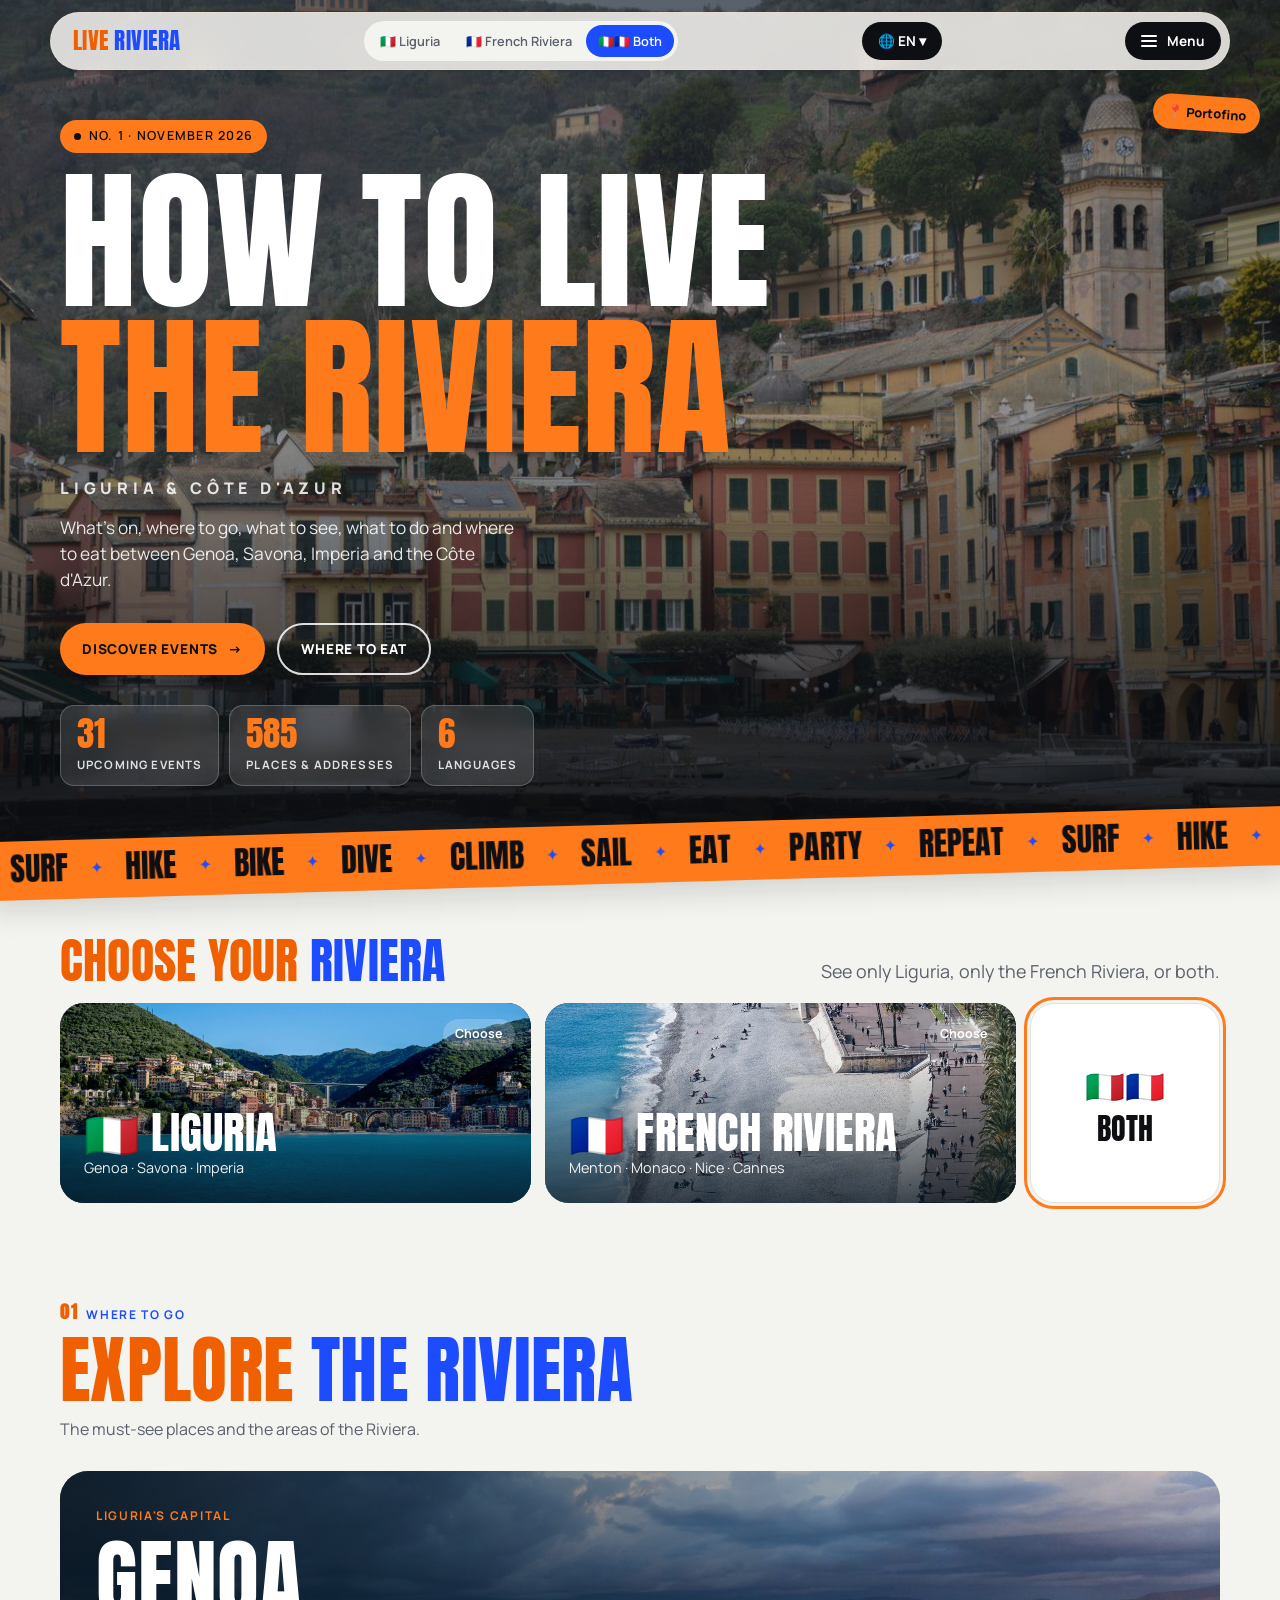
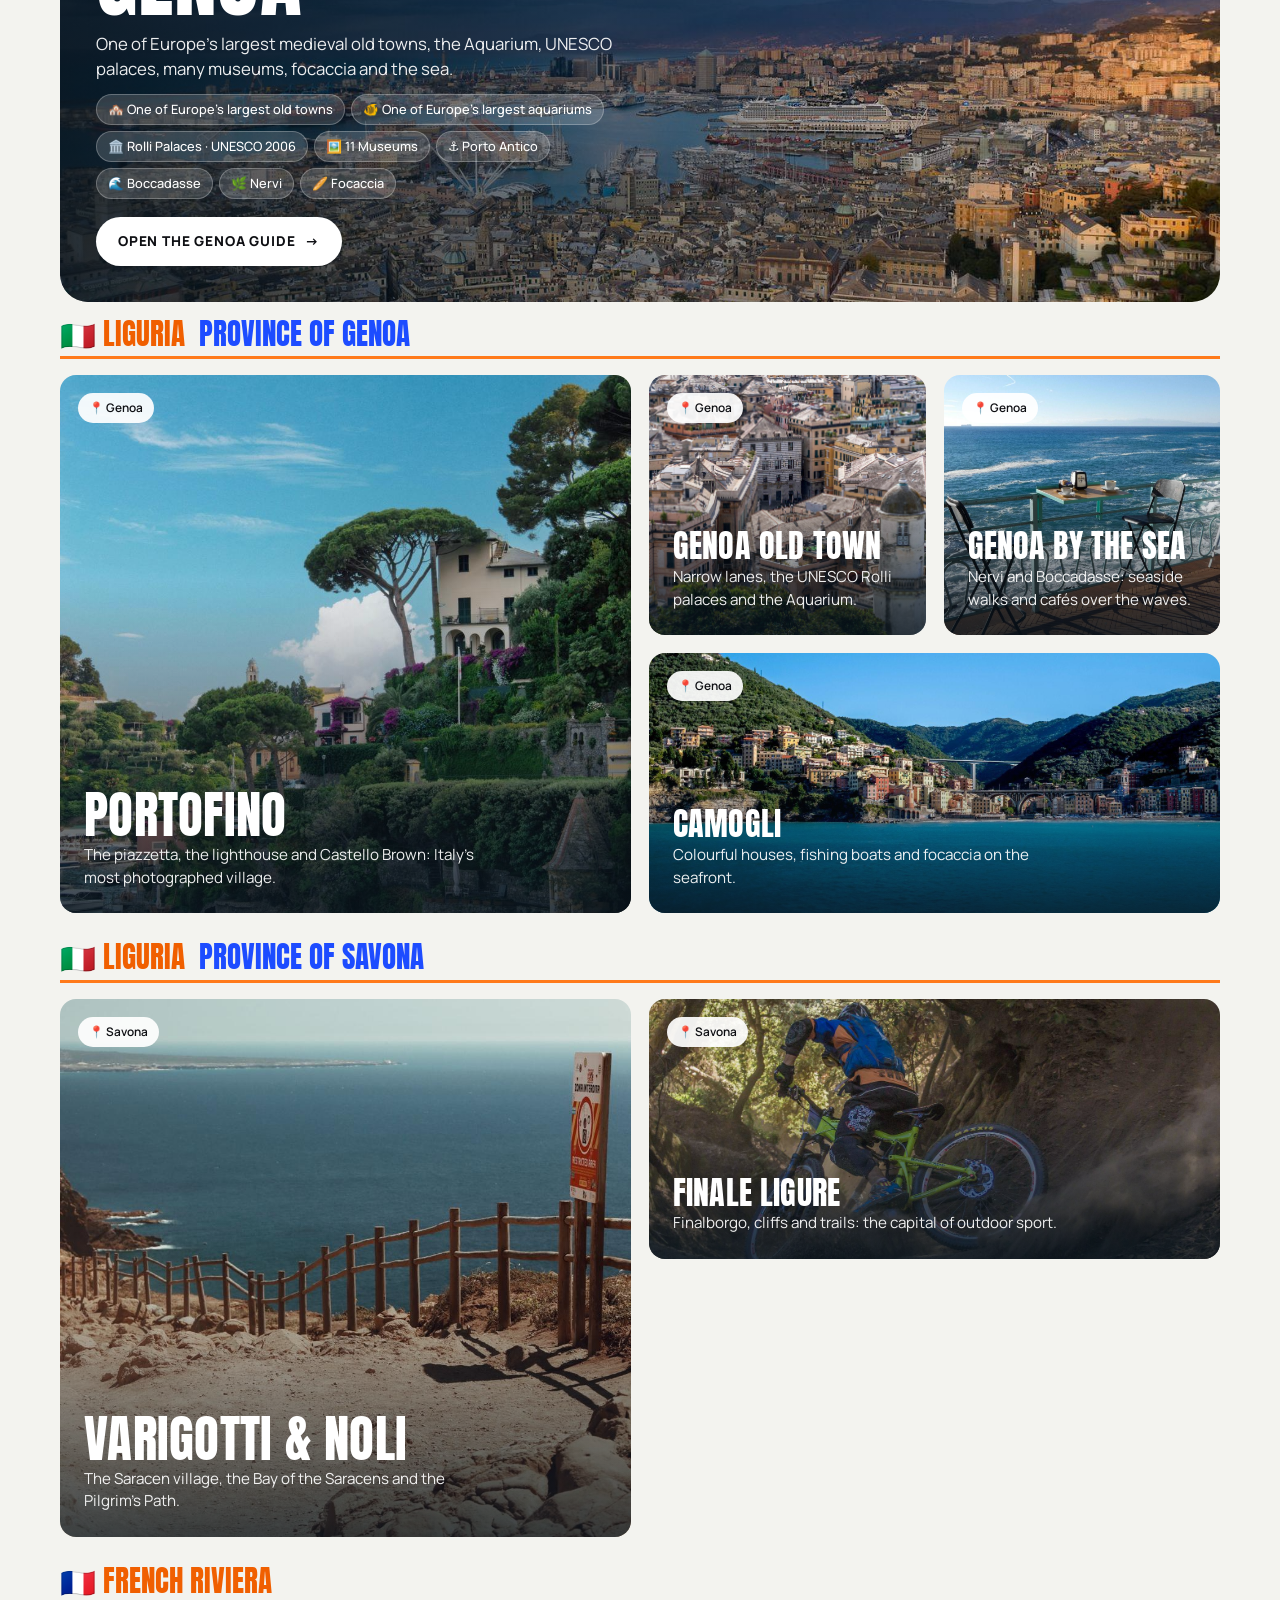
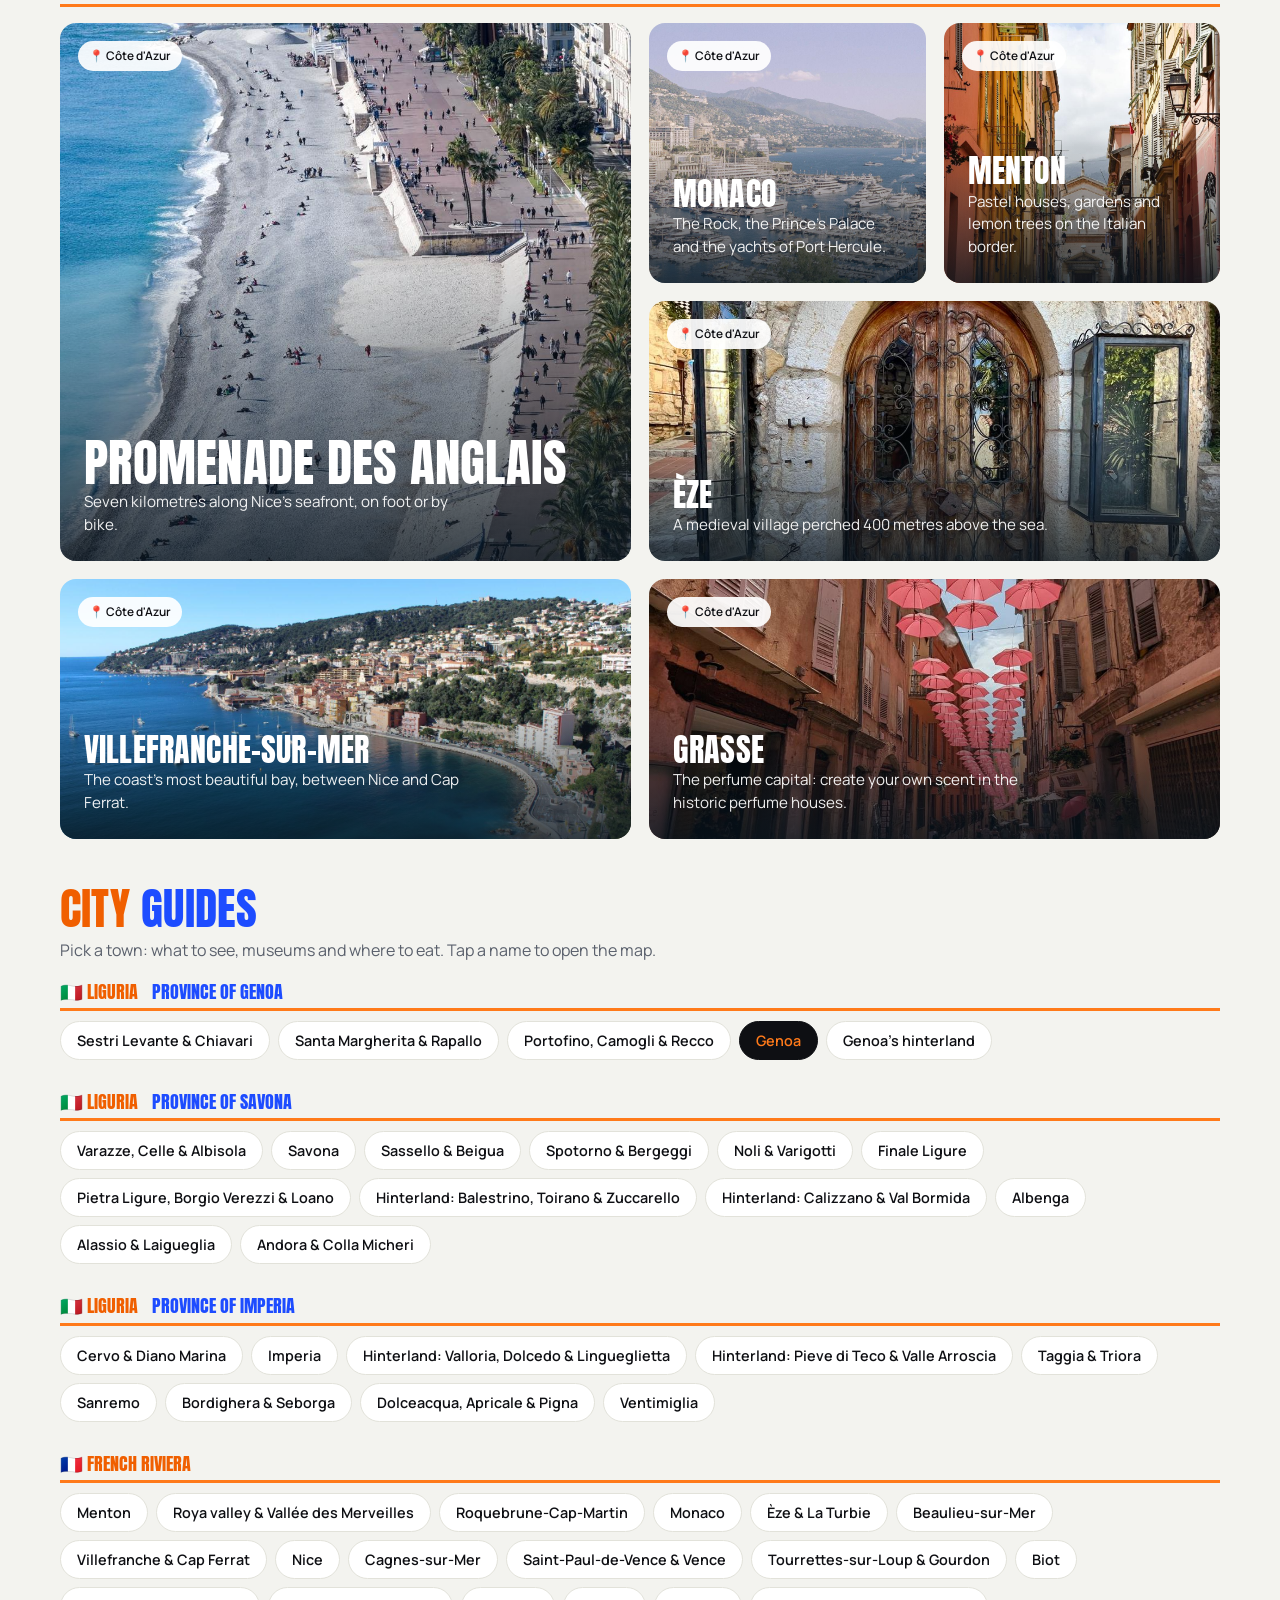
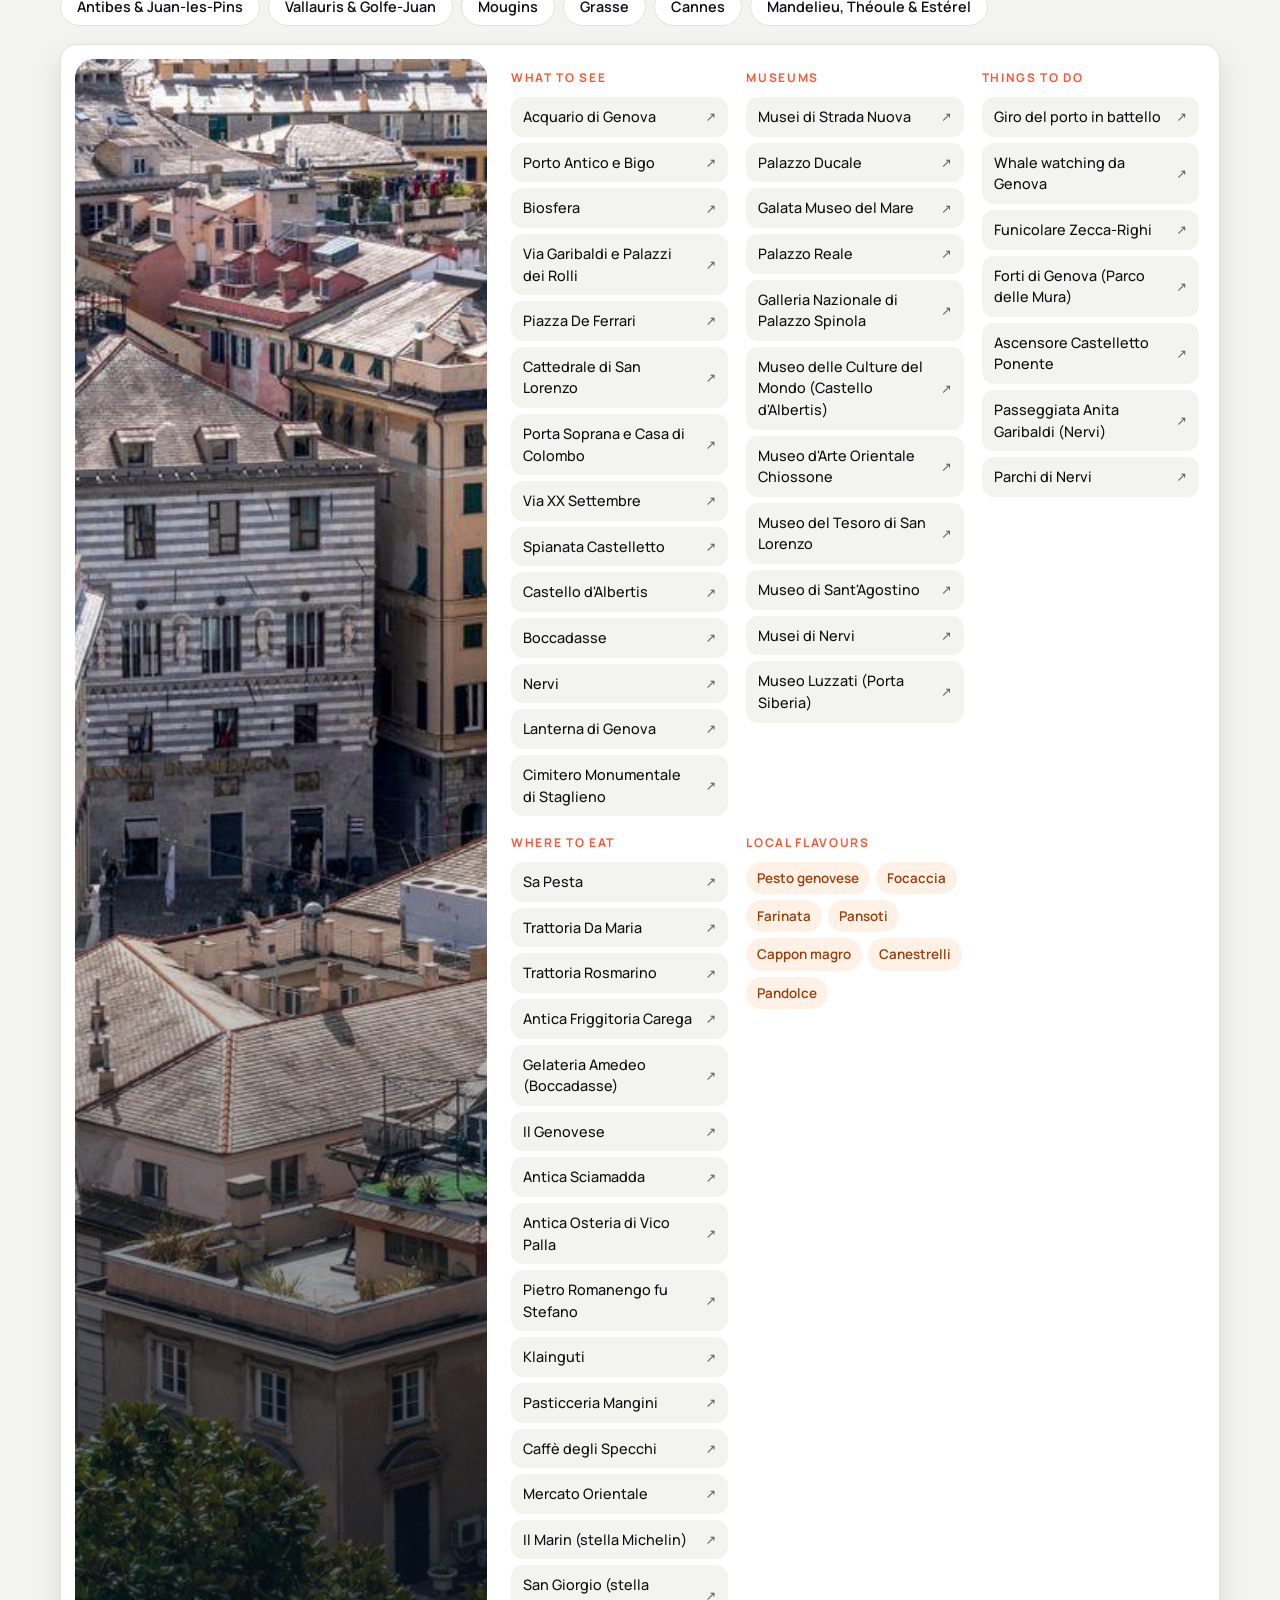
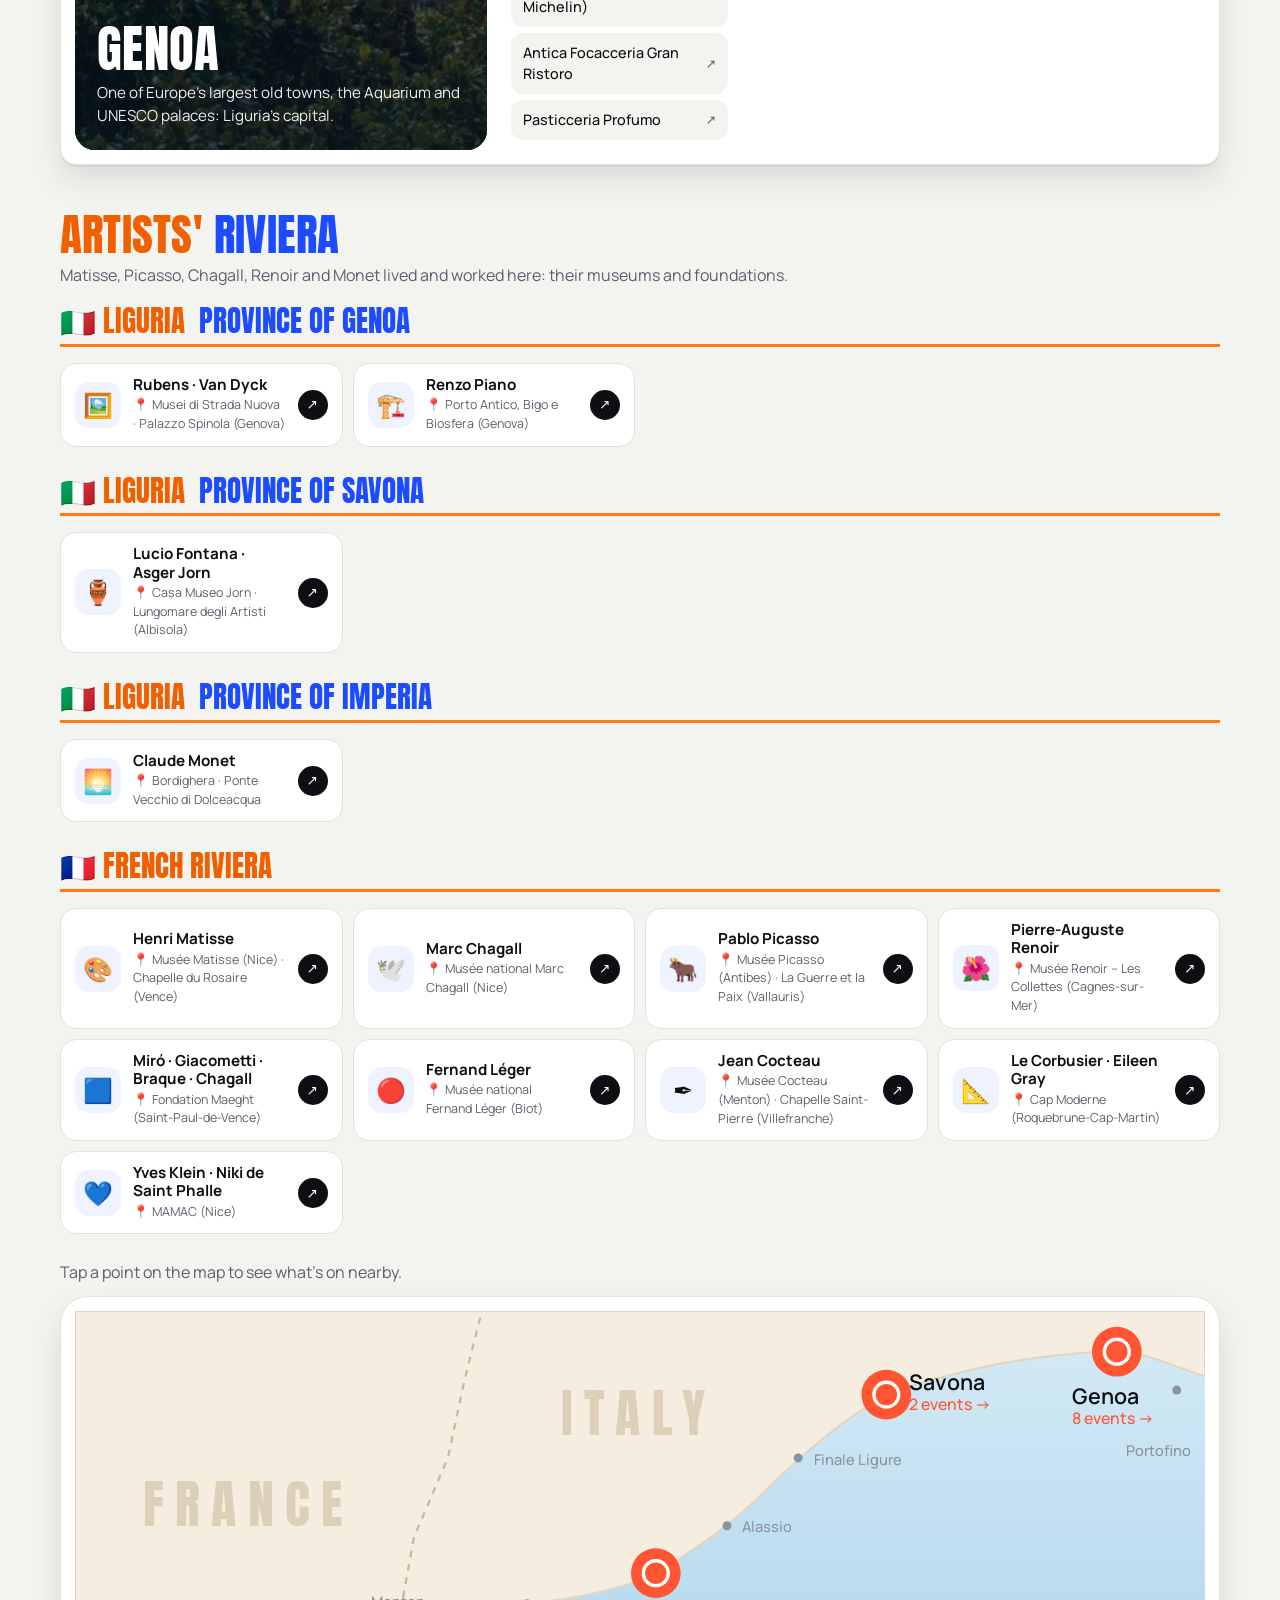
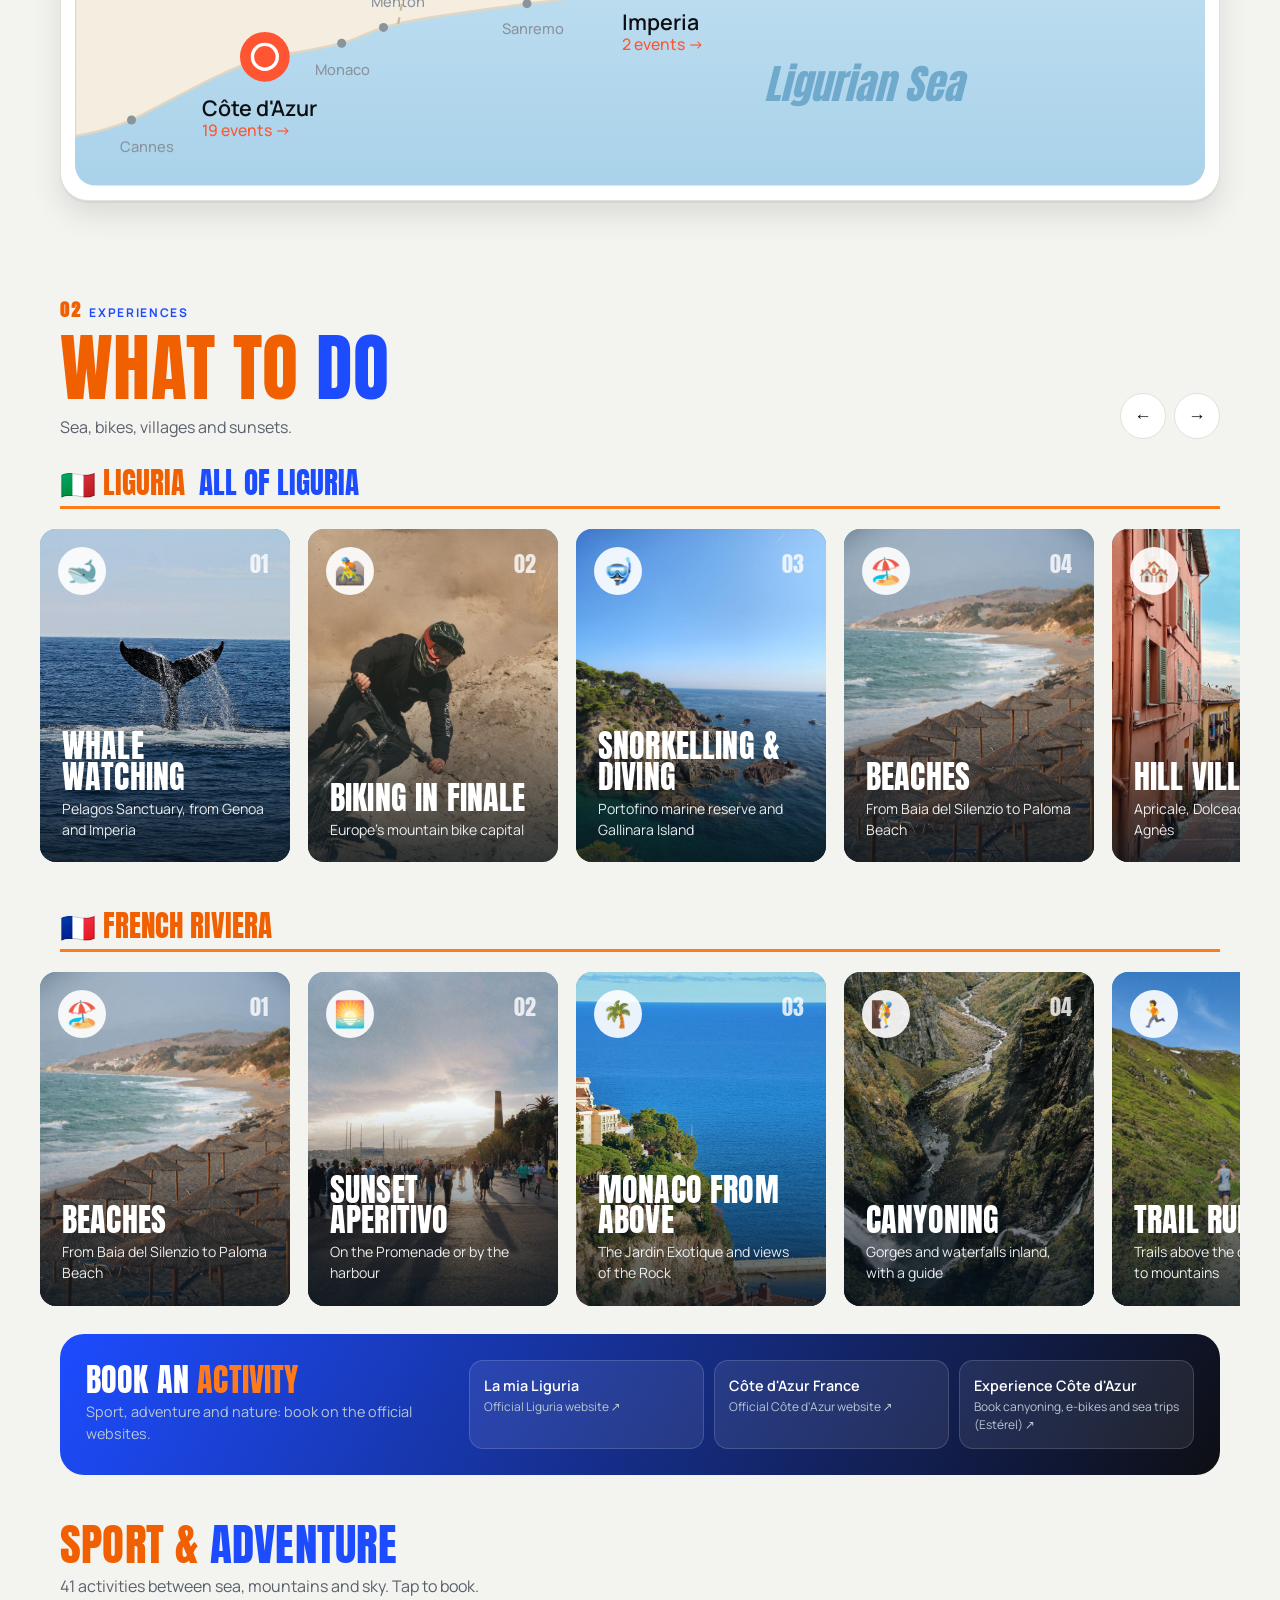
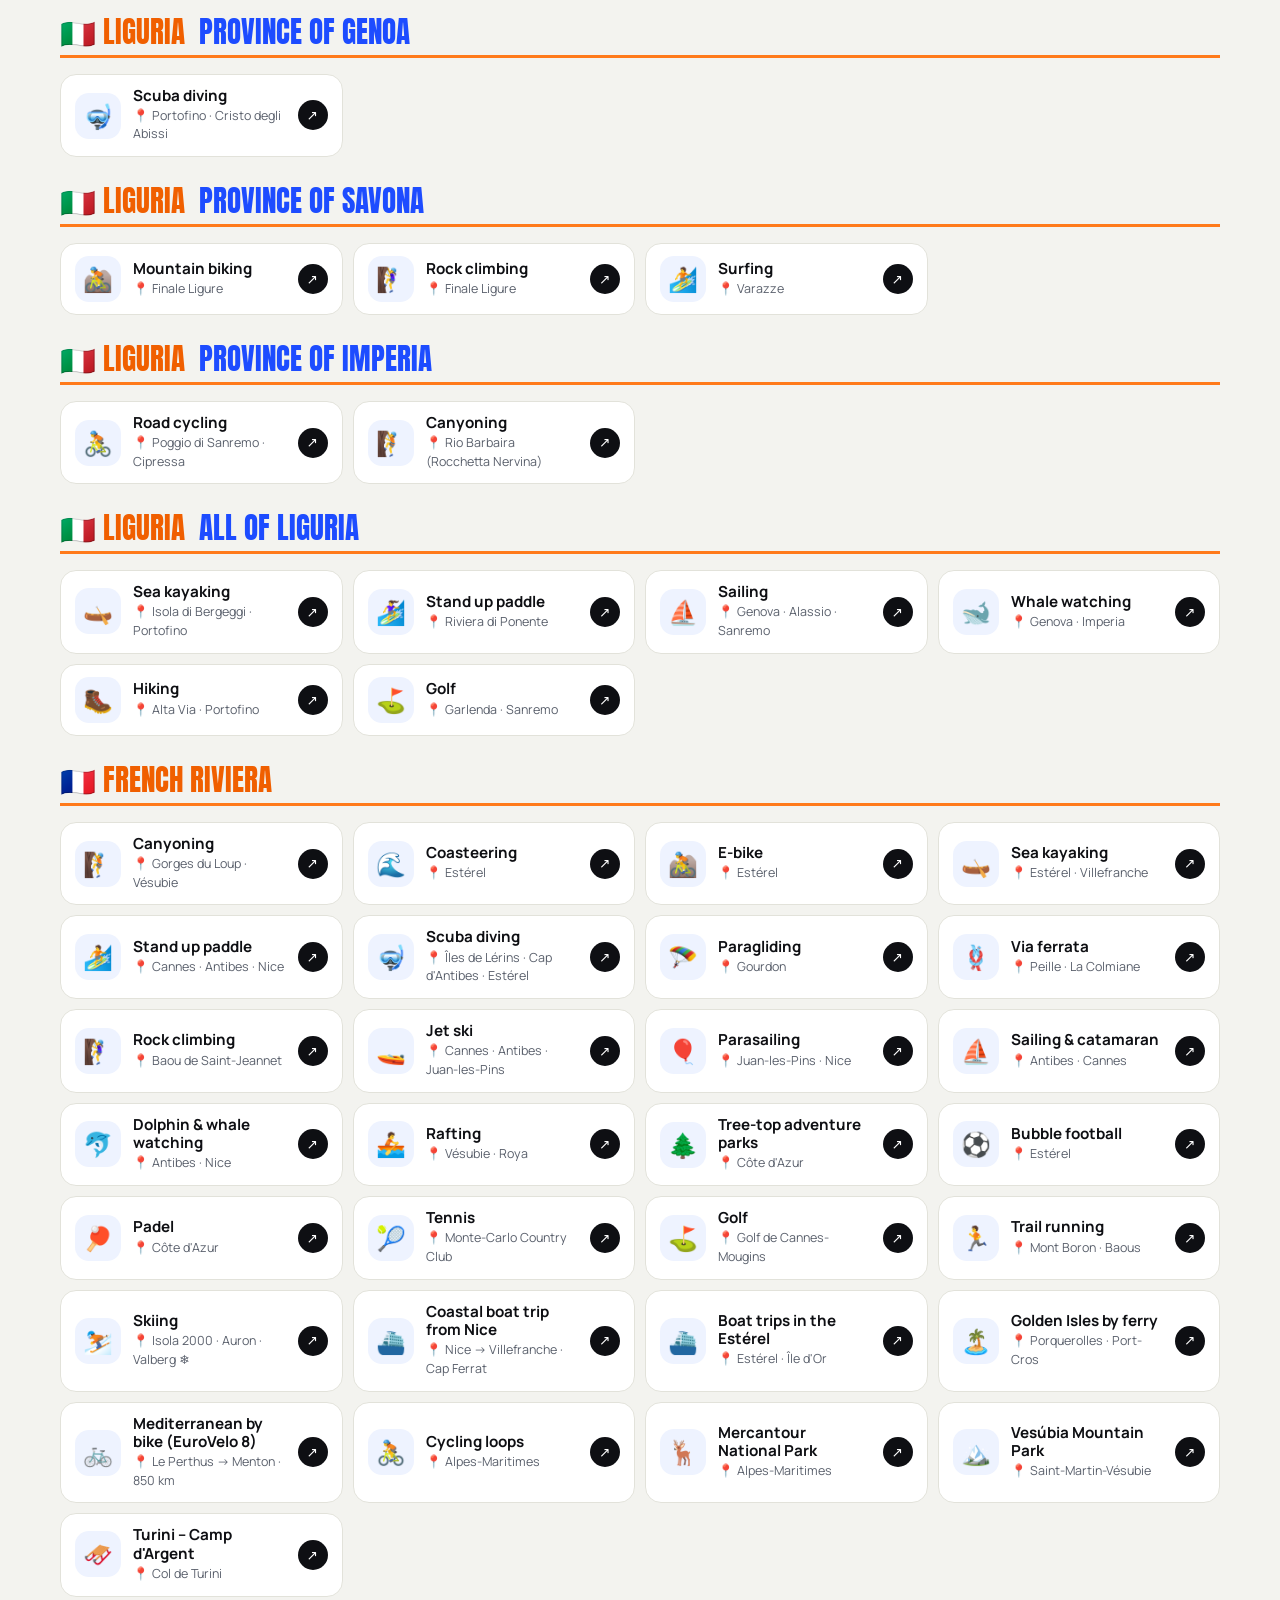
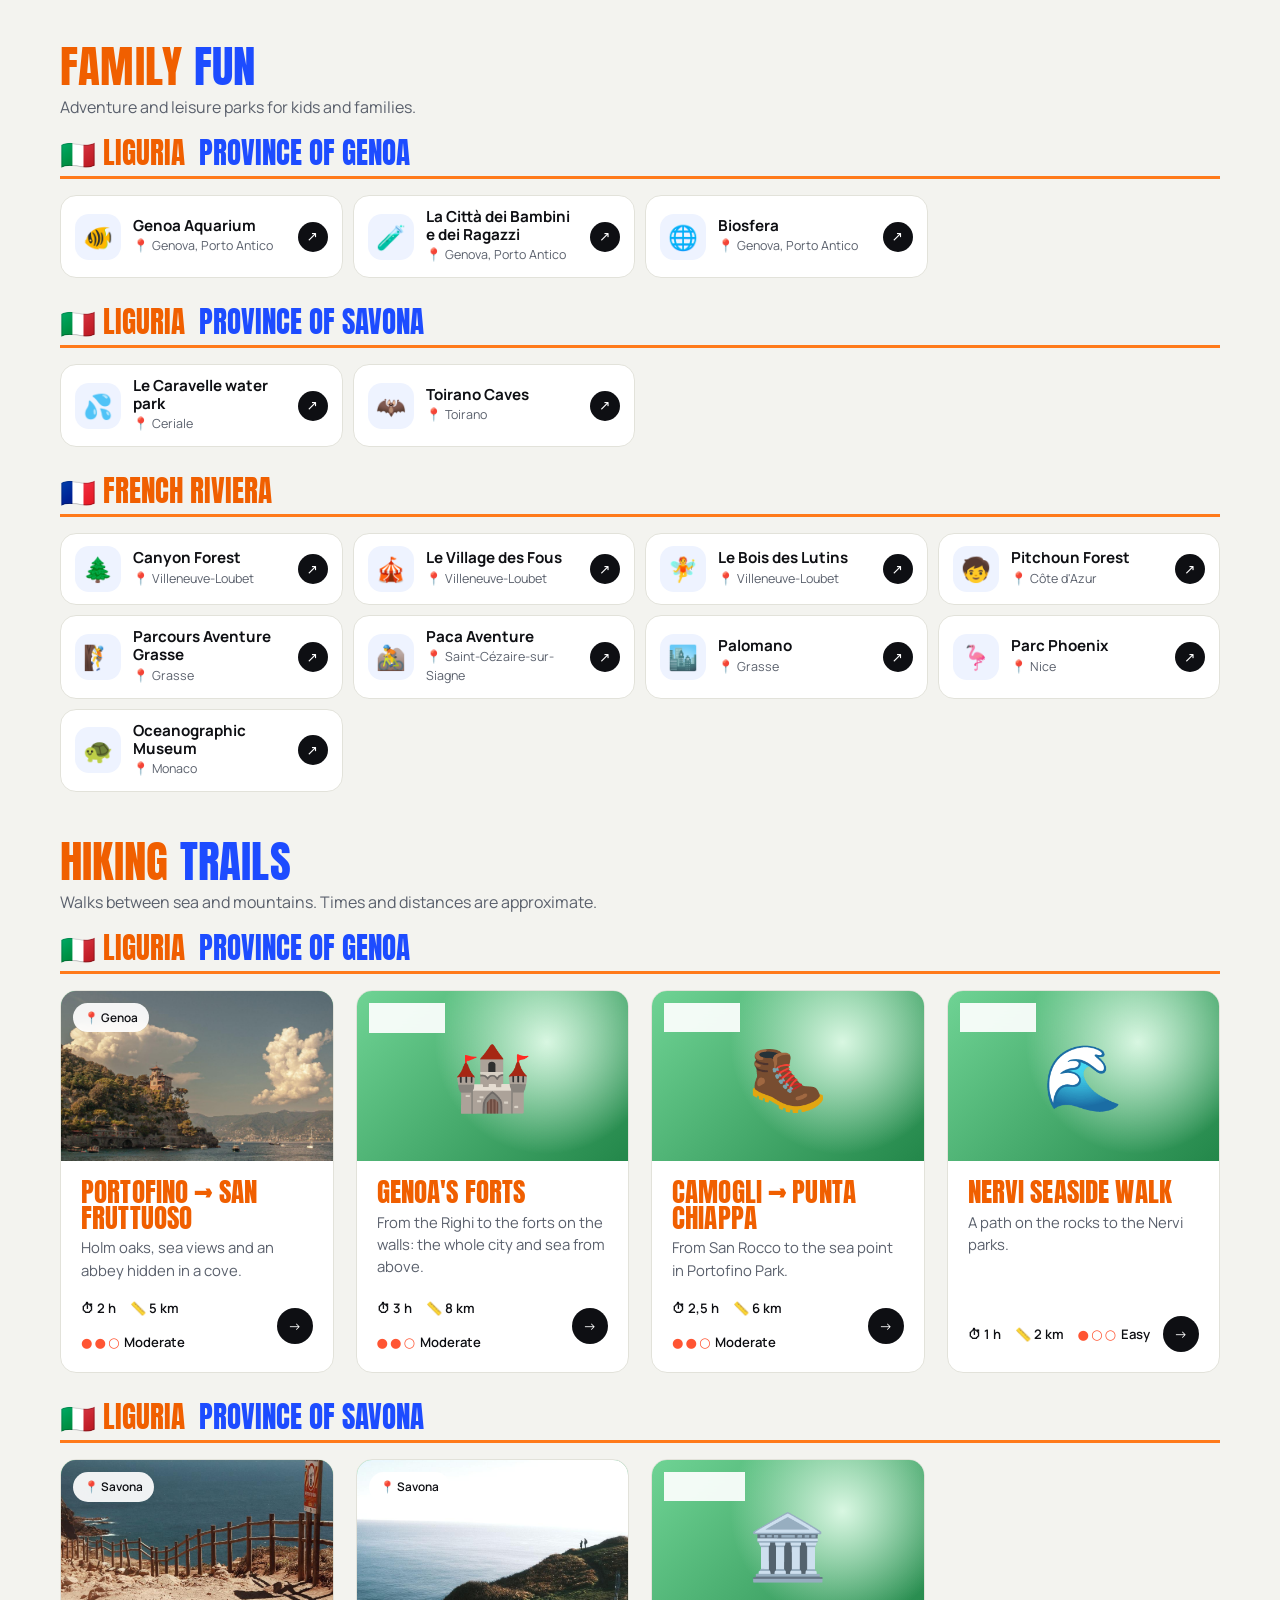
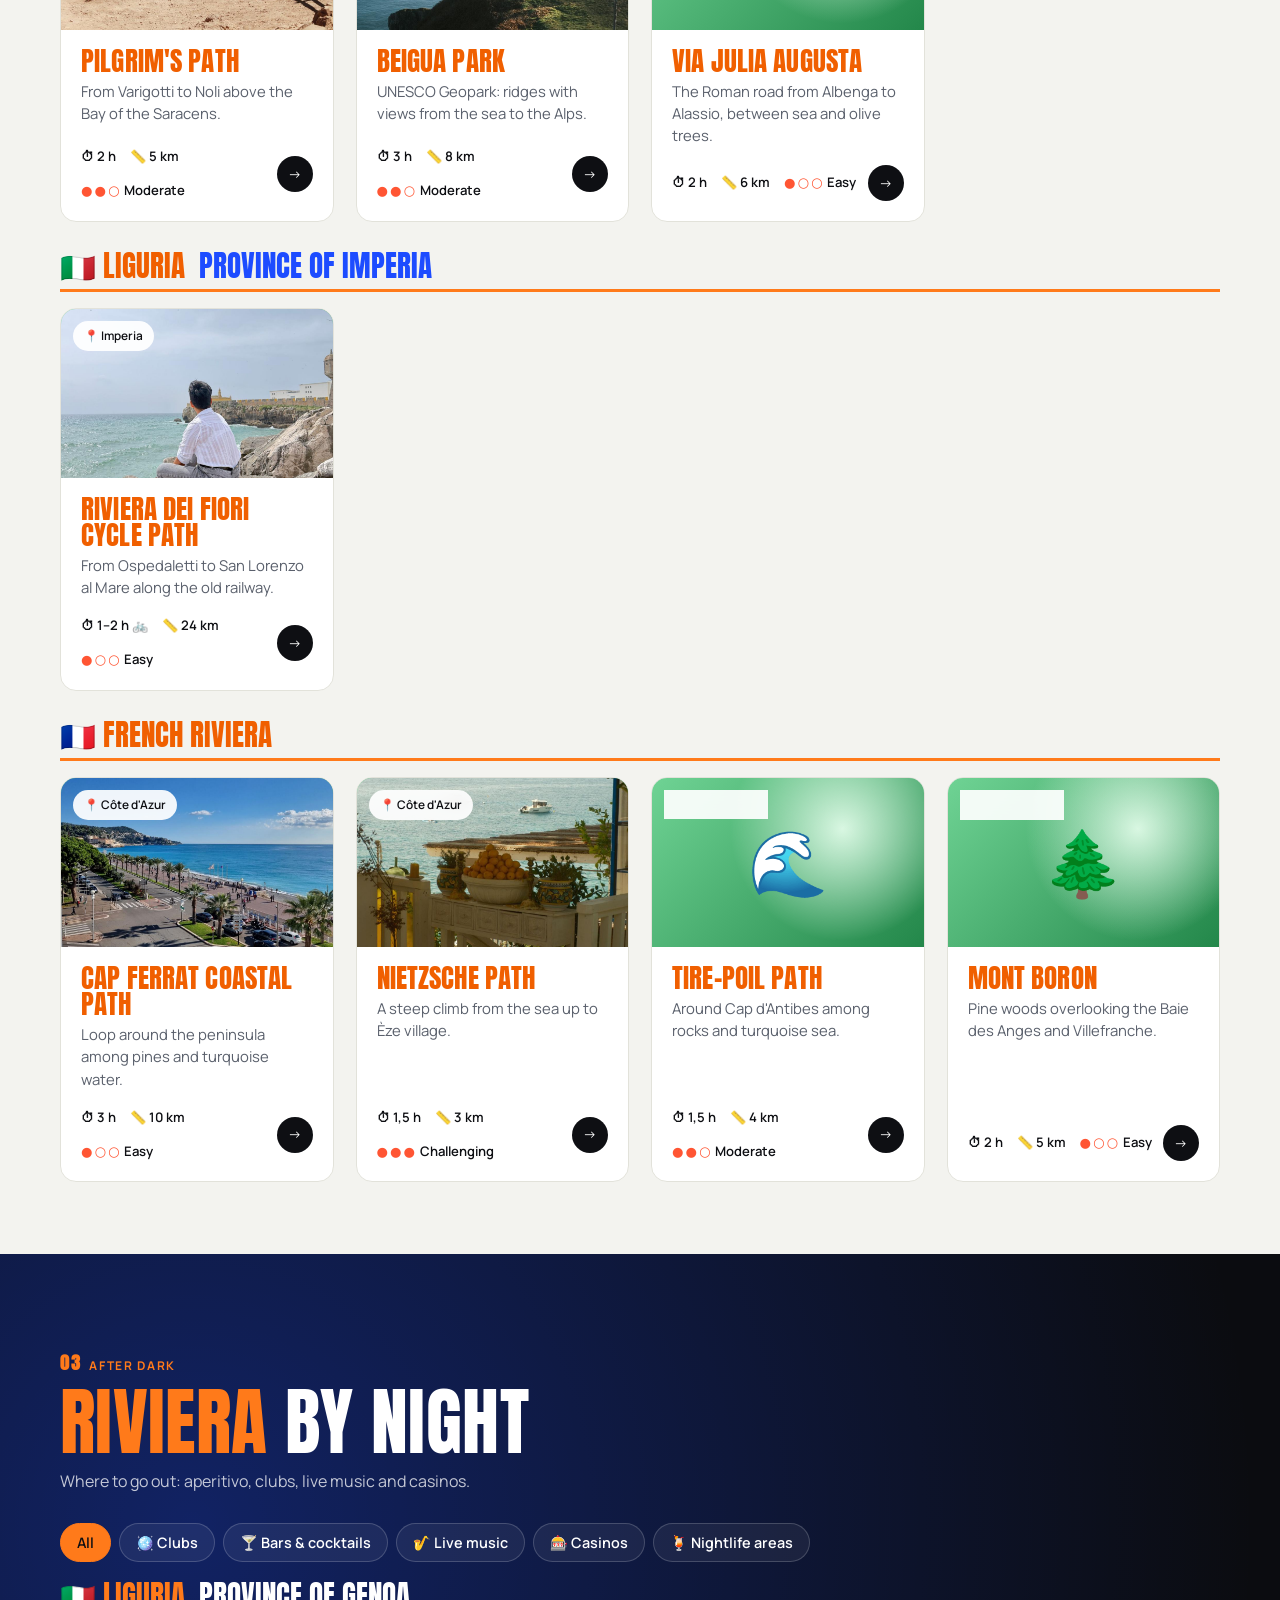
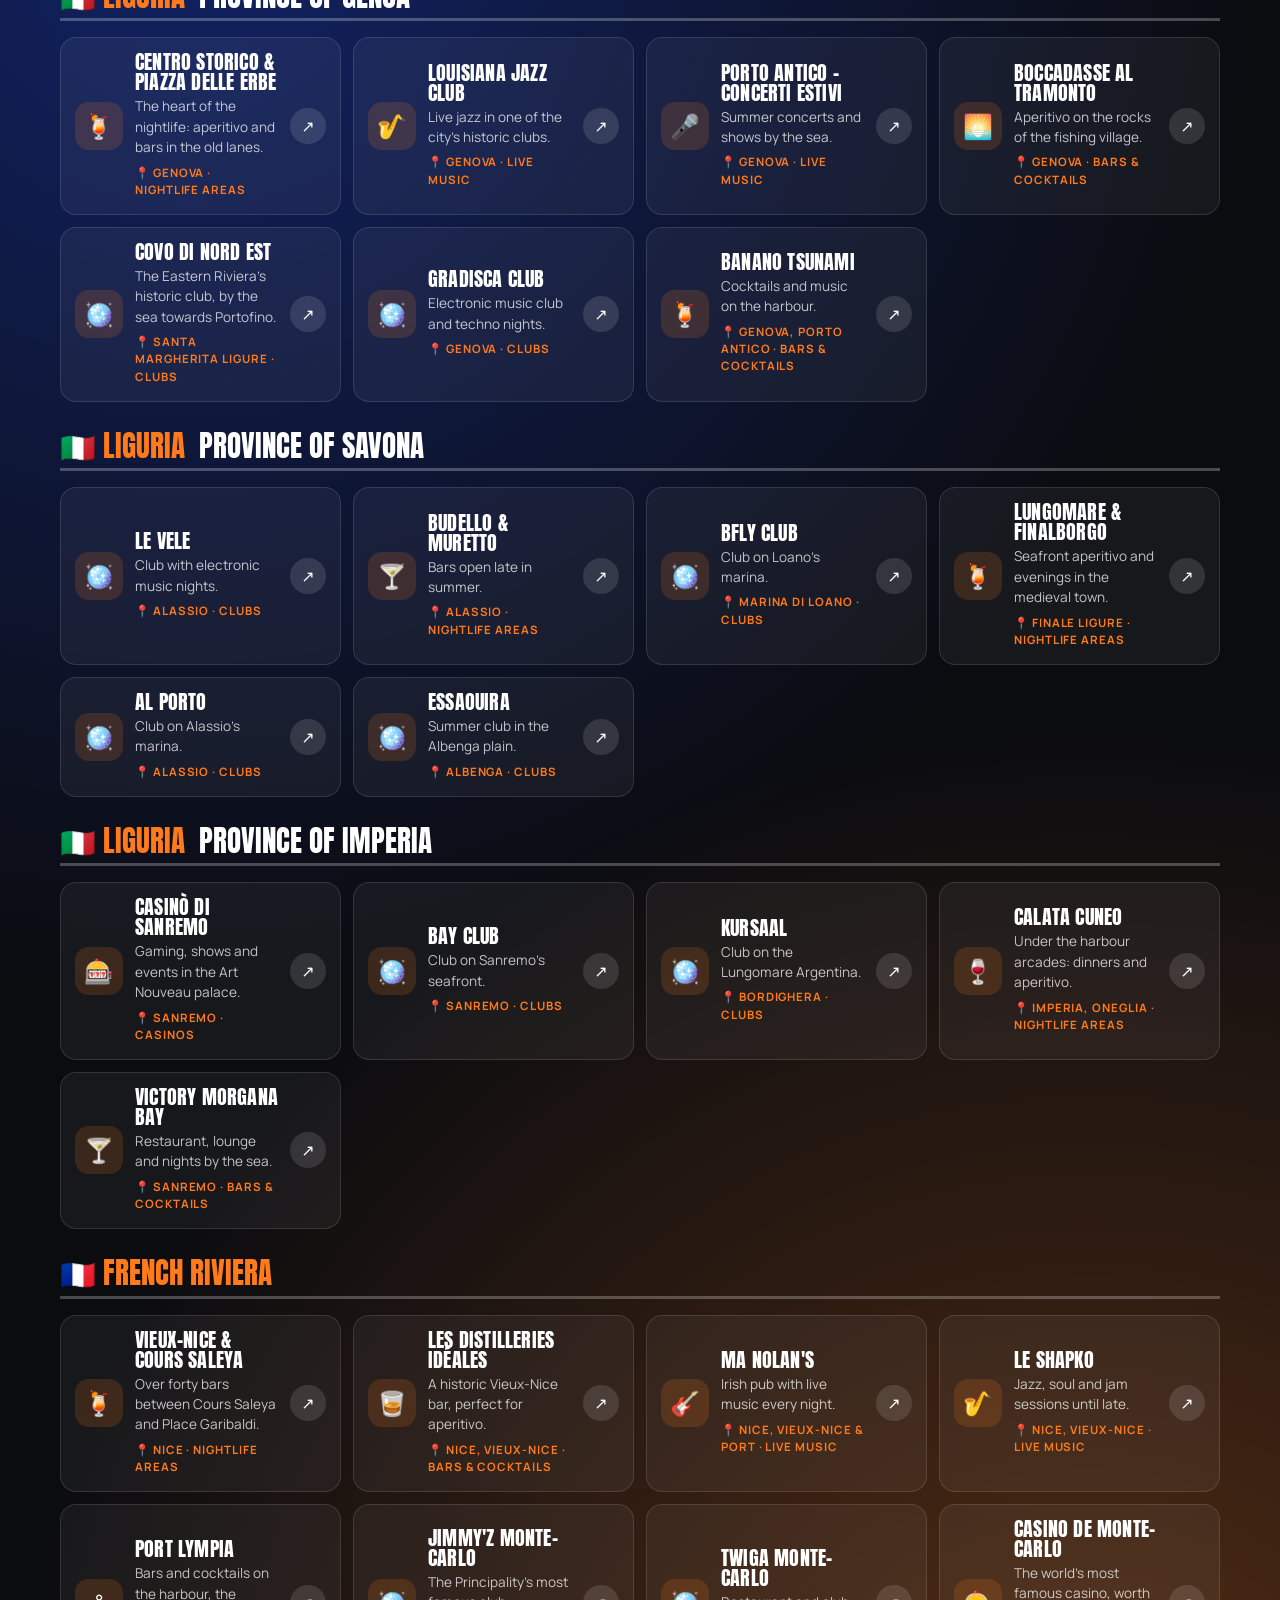
==== commit 8b1d4c50: "Newsletter: 23 more verified events (Genoa opera, Paganini, Monaco, Cannes, Portofino, Camogli) Co-A" ====
--- a/index.html
+++ b/index.html
@@ -878,7 +878,30 @@
   { zone: "imperia", cat: "musica", icon: "🎤", date: "2027-02-16", end: "2027-02-20", img: "", url: "https://www.rai.it/festivaldisanremo/", t: { it: ["Festival di Sanremo", "Sanremo, Teatro Ariston", "La 77ª edizione del festival della canzone italiana."], fr: ["Festival de Sanremo", "Sanremo, Teatro Ariston", "La 77e édition du festival de la chanson italienne."], en: ["Sanremo Music Festival", "Sanremo, Teatro Ariston", "The 77th edition of the Italian song festival."] } },
   { zone: "azur", cat: "sport", icon: "🎾", date: "2027-04-03", end: "2027-04-11", img: "", url: "https://montecarlotennismasters.com", t: { it: ["Rolex Monte-Carlo Masters", "Monte-Carlo Country Club", "Il grande tennis sulla terra rossa sopra il mare."], fr: ["Rolex Monte-Carlo Masters", "Monte-Carlo Country Club", "Le grand tennis sur terre battue face à la mer."], en: ["Rolex Monte-Carlo Masters", "Monte-Carlo Country Club", "Top-level clay-court tennis above the sea."] } },
   { zone: "azur", cat: "cultura", icon: "🎬", date: "2027-05-11", end: "2027-05-22", img: "", url: "https://www.festival-cannes.com", t: { it: ["Festival di Cannes", "Cannes, Palais des Festivals", "L'80ª edizione del festival del cinema più famoso."], fr: ["Festival de Cannes", "Cannes, Palais des Festivals", "La 80e édition du plus célèbre festival de cinéma."], en: ["Cannes Film Festival", "Cannes, Palais des Festivals", "The 80th edition of the world's most famous film festival."] } },
-  { zone: "azur", cat: "sport", icon: "🏁", date: "2027-06-03", end: "2027-06-06", img: "", url: "https://acm.mc", t: { it: ["Gran Premio di Monaco", "Circuit de Monaco", "Formula 1 tra le strade del Principato, con la prima Sprint."], fr: ["Grand Prix de Monaco", "Circuit de Monaco", "La F1 dans les rues de la Principauté, avec le premier Sprint."], en: ["Monaco Grand Prix", "Circuit de Monaco", "F1 through the Principality's streets, with its first Sprint."] } }
+  { zone: "azur", cat: "sport", icon: "🏁", date: "2027-06-03", end: "2027-06-06", img: "", url: "https://acm.mc", t: { it: ["Gran Premio di Monaco", "Circuit de Monaco", "Formula 1 tra le strade del Principato, con la prima Sprint."], fr: ["Grand Prix de Monaco", "Circuit de Monaco", "La F1 dans les rues de la Principauté, avec le premier Sprint."], en: ["Monaco Grand Prix", "Circuit de Monaco", "F1 through the Principality's streets, with its first Sprint."] } },
+  { zone: "genova", cat: "musica", icon: "🎻", date: "2026-10-02", end: "2026-11-08", img: "", url: "https://www.visitgenoa.it", t: { it: ["Ottobre Paganini", "Genova, Palazzo Ducale e città", "Il festival del violino: concerti gratuiti in palazzi, teatri e quartieri."], fr: ["Ottobre Paganini", "Gênes, Palazzo Ducale et toute la ville", "Le festival du violon : concerts gratuits dans les palais, théâtres et quartiers."], en: ["Ottobre Paganini", "Genoa, Palazzo Ducale & city-wide", "The violin festival: free concerts in palaces, theatres and neighbourhoods."] } },
+  { zone: "azur", cat: "musica", icon: "🎷", date: "2026-11-18", end: "2026-11-29", img: "", url: "https://www.montecarlosbm.com", t: { it: ["Monte-Carlo Jazz Festival", "Monaco, Opéra Garnier", "20 anni di grande jazz nella sala dell'Opéra di Monte-Carlo."], fr: ["Monte-Carlo Jazz Festival", "Monaco, Opéra Garnier", "20 ans de grand jazz dans la salle de l'Opéra de Monte-Carlo."], en: ["Monte-Carlo Jazz Festival", "Monaco, Opéra Garnier", "20 years of great jazz in the Monte-Carlo opera house."] } },
+  { zone: "genova", cat: "cultura", icon: "🎭", date: "2026-11-20", end: "2026-11-27", img: "", url: "https://operacarlofelicegenova.it", t: { it: ["I Capuleti e i Montecchi", "Genova, Teatro Carlo Felice", "Il Romeo e Giulietta di Bellini all'opera di Genova."], fr: ["I Capuleti e i Montecchi", "Gênes, Teatro Carlo Felice", "Le Roméo et Juliette de Bellini à l'opéra de Gênes."], en: ["I Capuleti e i Montecchi", "Genoa, Teatro Carlo Felice", "Bellini's Romeo and Juliet at Genoa's opera house."] } },
+  { zone: "genova", cat: "cultura", icon: "🩰", date: "2026-12-03", end: "2026-12-06", img: "", url: "https://operacarlofelicegenova.it", t: { it: ["Lo Schiaccianoci", "Genova, Teatro Carlo Felice", "Il balletto di Natale per eccellenza."], fr: ["Casse-Noisette", "Gênes, Teatro Carlo Felice", "Le ballet de Noël par excellence."], en: ["The Nutcracker", "Genoa, Teatro Carlo Felice", "The Christmas ballet par excellence."] } },
+  { zone: "genova", cat: "musica", icon: "🎄", date: "2026-12-23", img: "", url: "https://operacarlofelicegenova.it", t: { it: ["Concerto di Natale", "Genova, Teatro Carlo Felice", "Orchestra e coro del Carlo Felice per gli auguri."], fr: ["Concert de Noël", "Gênes, Teatro Carlo Felice", "L'orchestre et le chœur du Carlo Felice pour les fêtes."], en: ["Christmas Concert", "Genoa, Teatro Carlo Felice", "The Carlo Felice orchestra and chorus for the holidays."] } },
+  { zone: "azur", cat: "cultura", icon: "🩰", date: "2026-12-28", end: "2027-01-02", img: "", url: "https://www.balletsdemontecarlo.com", t: { it: ["Ma Bayadère", "Monaco, Grimaldi Forum", "Les Ballets de Monte-Carlo tra Natale e Capodanno."], fr: ["Ma Bayadère", "Monaco, Grimaldi Forum", "Les Ballets de Monte-Carlo entre Noël et le Nouvel An."], en: ["Ma Bayadère", "Monaco, Grimaldi Forum", "Les Ballets de Monte-Carlo between Christmas and New Year."] } },
+  { zone: "genova", cat: "musica", icon: "🥂", date: "2027-01-01", img: "", url: "https://operacarlofelicegenova.it", t: { it: ["Concerto di Capodanno", "Genova, Teatro Carlo Felice", "Il primo concerto dell'anno nel grande teatro di Genova."], fr: ["Concert du Nouvel An", "Gênes, Teatro Carlo Felice", "Le premier concert de l'année au grand théâtre de Gênes."], en: ["New Year's Concert", "Genoa, Teatro Carlo Felice", "The first concert of the year in Genoa's great theatre."] } },
+  { zone: "genova", cat: "cultura", icon: "🎭", date: "2027-01-22", end: "2027-01-31", img: "", url: "https://operacarlofelicegenova.it", t: { it: ["Pagliacci", "Genova, Teatro Carlo Felice", "Il capolavoro del verismo di Leoncavallo."], fr: ["Pagliacci", "Gênes, Teatro Carlo Felice", "Le chef-d'œuvre vériste de Leoncavallo."], en: ["Pagliacci", "Genoa, Teatro Carlo Felice", "Leoncavallo's verismo masterpiece."] } },
+  { zone: "azur", cat: "feste", icon: "🔥", date: "2027-01-26", end: "2027-01-27", img: "", url: "https://www.visitmonaco.com", t: { it: ["Festa di Santa Devota", "Monaco, Port Hercule", "La barca bruciata davanti alla chiesa e i fuochi sul porto."], fr: ["Fête de la Sainte-Dévote", "Monaco, Port Hercule", "La barque embrasée devant l'église et le feu d'artifice."], en: ["Sainte-Dévote", "Monaco, Port Hercule", "The boat set alight by the church and fireworks on the harbour."] } },
+  { zone: "azur", cat: "cultura", icon: "🎭", date: "2027-01-27", end: "2027-02-08", img: "", url: "https://www.opera-nice.org", t: { it: ["Tristan und Isolde", "Nizza, Opéra", "Il grande Wagner all'Opéra di Nizza."], fr: ["Tristan und Isolde", "Nice, Opéra", "Le grand Wagner à l'Opéra de Nice."], en: ["Tristan und Isolde", "Nice, Opéra", "Great Wagner at the Nice opera house."] } },
+  { zone: "azur", cat: "sport", icon: "🚗", date: "2027-01-27", end: "2027-02-03", img: "", url: "https://acm.mc", t: { it: ["Rallye Monte-Carlo Historique", "Monaco", "Le auto d'epoca sulle strade del rally leggendario."], fr: ["Rallye Monte-Carlo Historique", "Monaco", "Les voitures anciennes sur les routes du rallye légendaire."], en: ["Rallye Monte-Carlo Historique", "Monaco", "Classic cars on the legendary rally roads."] } },
+  { zone: "azur", cat: "cultura", icon: "📺", date: "2027-02-11", end: "2027-02-16", img: "", url: "https://www.canneseries.com", t: { it: ["Canneseries", "Cannes, Palais des Festivals", "Il festival delle serie TV sulla Croisette."], fr: ["Canneseries", "Cannes, Palais des Festivals", "Le festival des séries sur la Croisette."], en: ["Canneseries", "Cannes, Palais des Festivals", "The TV series festival on La Croisette."] } },
+  { zone: "imperia", cat: "sport", icon: "🚴", date: "2027-03-20", img: "", url: "https://www.milanosanremo.it", t: { it: ["Milano-Sanremo", "Sanremo, Via Roma", "La Classicissima: arrivo dopo Cipressa e Poggio."], fr: ["Milan-San Remo", "Sanremo, Via Roma", "La Primavera : arrivée après la Cipressa et le Poggio."], en: ["Milan-San Remo", "Sanremo, Via Roma", "The spring classic: finish after the Cipressa and the Poggio."] } },
+  { zone: "genova", cat: "feste", icon: "🔥", date: "2027-04-23", img: "", url: "https://www.comune.portofino.genova.it", t: { it: ["Festa di San Giorgio", "Portofino", "Il grande falò in piazzetta per il patrono."], fr: ["Fête de San Giorgio", "Portofino", "Le grand feu de joie sur la piazzetta pour le saint patron."], en: ["Feast of San Giorgio", "Portofino", "The great bonfire on the piazzetta for the patron saint."] } },
+  { zone: "azur", cat: "sport", icon: "🏎️", date: "2027-05-05", end: "2027-05-09", img: "", url: "https://www.topmarquesmonaco.com", t: { it: ["Top Marques Monaco", "Monaco, Grimaldi Forum", "Supercar e hypercar in anteprima."], fr: ["Top Marques Monaco", "Monaco, Grimaldi Forum", "Supercars et hypercars en avant-première."], en: ["Top Marques Monaco", "Monaco, Grimaldi Forum", "Supercars and hypercars on show."] } },
+  { zone: "genova", cat: "sagre", icon: "🐟", date: "2027-05-07", end: "2027-05-09", img: "", url: "https://www.prolococamogli.it", t: { it: ["Sagra del Pesce", "Camogli", "La padella gigante: pesce fritto per tutti (date da confermare)."], fr: ["Sagra del Pesce", "Camogli", "La poêle géante : friture pour tous (dates à confirmer)."], en: ["Fish Festival", "Camogli", "The giant frying pan: fried fish for everyone (dates TBC)."] } },
+  { zone: "azur", cat: "cultura", icon: "📺", date: "2027-06-11", end: "2027-06-15", img: "", url: "https://www.tvfestival.com", t: { it: ["Festival della Televisione", "Monaco, Grimaldi Forum", "Star delle serie e le Ninfe d'Oro."], fr: ["Festival de Télévision", "Monaco, Grimaldi Forum", "Les stars des séries et les Nymphes d'Or."], en: ["Monte-Carlo TV Festival", "Monaco, Grimaldi Forum", "Series stars and the Golden Nymphs."] } },
+  { zone: "azur", cat: "sport", icon: "🏃", date: "2027-07-09", img: "", url: "https://www.herculis.com", t: { it: ["Meeting Herculis", "Monaco, Stade Louis-II", "40 anni del meeting di atletica della Diamond League."], fr: ["Meeting Herculis", "Monaco, Stade Louis-II", "Les 40 ans du meeting d'athlétisme de la Diamond League."], en: ["Herculis meeting", "Monaco, Stade Louis-II", "40 years of the Diamond League athletics meeting."] } },
+  { zone: "savona", cat: "feste", icon: "🎆", date: "2027-08-15", img: "", url: "https://www.visitalassio.com", t: { it: ["Ferragosto ad Alassio", "Alassio, Pontile Bestoso", "I fuochi d'artificio sul mare."], fr: ["15 août à Alassio", "Alassio, Pontile Bestoso", "Le feu d'artifice sur la mer."], en: ["Ferragosto in Alassio", "Alassio, Pontile Bestoso", "Fireworks over the sea."] } },
+  { zone: "azur", cat: "sport", icon: "⛵", date: "2027-09-07", end: "2027-09-12", img: "", url: "https://www.cannesyachtingfestival.com", t: { it: ["Cannes Yachting Festival", "Cannes, Vieux-Port", "Il grande salone nautico in acqua."], fr: ["Cannes Yachting Festival", "Cannes, Vieux-Port", "Le grand salon nautique à flot."], en: ["Cannes Yachting Festival", "Cannes, Vieux-Port", "The great in-water boat show."] } },
+  { zone: "azur", cat: "sport", icon: "⛵", date: "2027-09-08", end: "2027-09-11", img: "", url: "https://www.yacht-club-monaco.mc", t: { it: ["Monaco Classic Week", "Monaco, Quai Louis II", "Vele d'epoca e motoscafi classici."], fr: ["Monaco Classic Week", "Monaco, Quai Louis II", "Voiliers de tradition et vedettes classiques."], en: ["Monaco Classic Week", "Monaco, Quai Louis II", "Classic yachts and vintage motorboats."] } },
+  { zone: "azur", cat: "sport", icon: "🛥️", date: "2027-09-22", end: "2027-09-25", img: "", url: "https://www.monacoyachtshow.com", t: { it: ["Monaco Yacht Show", "Monaco, Port Hercule", "I superyacht più belli del mondo."], fr: ["Monaco Yacht Show", "Monaco, Port Hercule", "Les plus beaux superyachts du monde."], en: ["Monaco Yacht Show", "Monaco, Port Hercule", "The world's finest superyachts."] } },
+  { zone: "genova", cat: "musica", icon: "🎻", date: "2027-10-11", end: "2027-10-24", img: "", url: "https://www.premiopaganini.it", t: { it: ["Premio Paganini", "Genova, Teatro Carlo Felice", "Il grande concorso internazionale di violino."], fr: ["Prix Paganini", "Gênes, Teatro Carlo Felice", "Le grand concours international de violon."], en: ["Paganini Competition", "Genoa, Teatro Carlo Felice", "The great international violin competition."] } }
 ];
 
 /* ---------- WHAT TO SEE: luoghi da vedere (il primo è il più grande) ---------- */
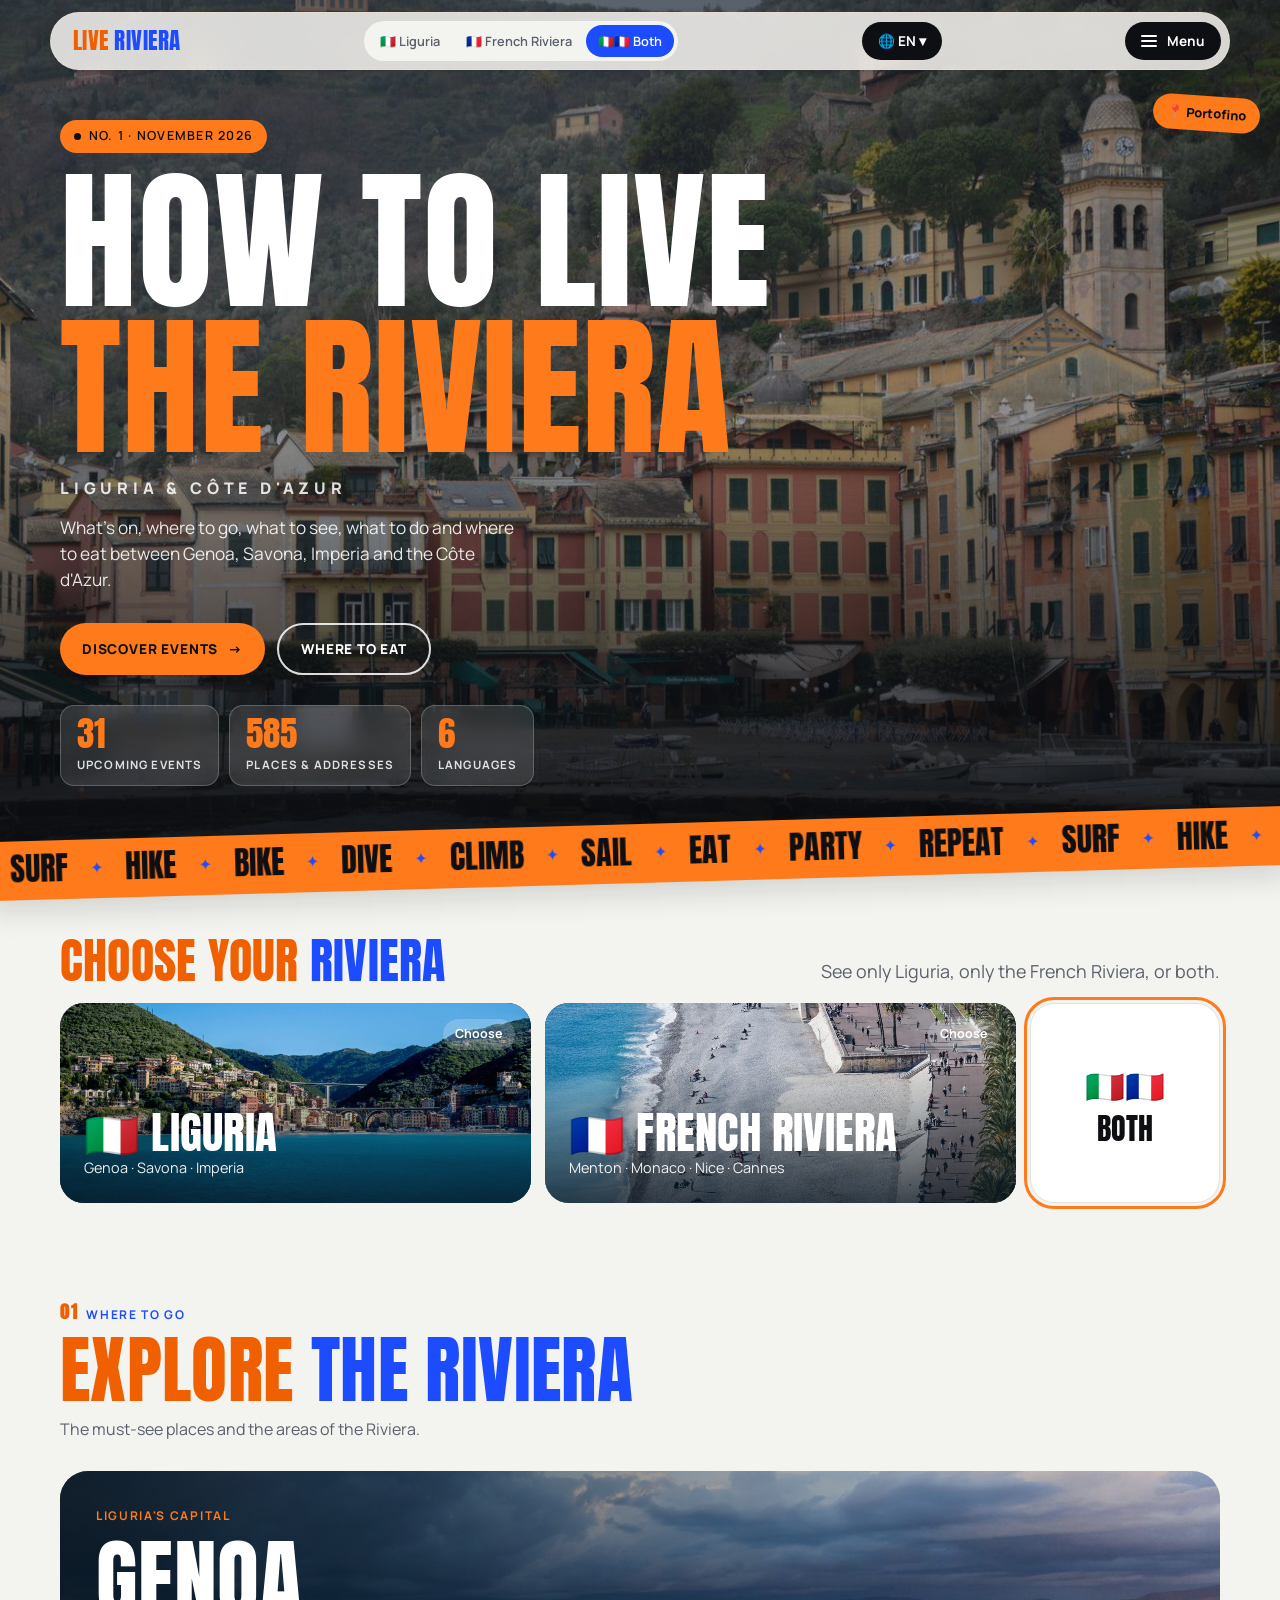
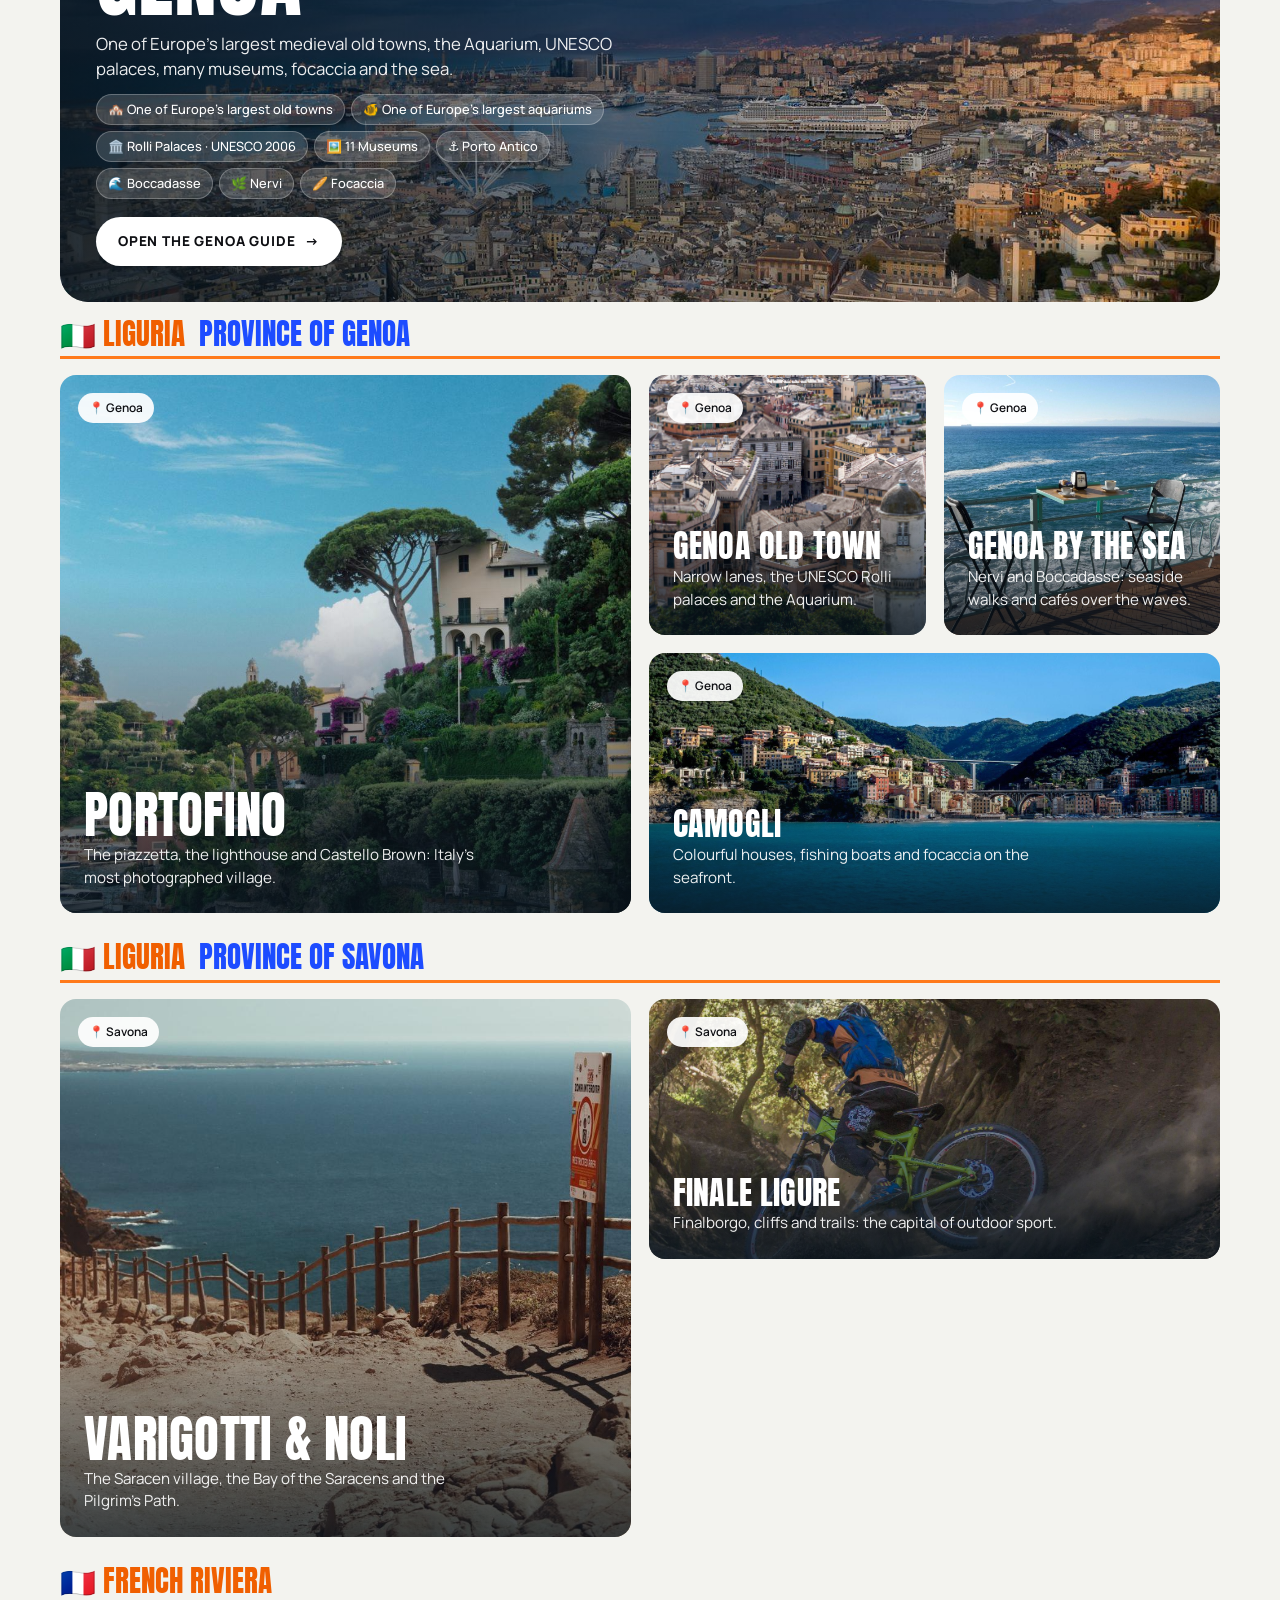
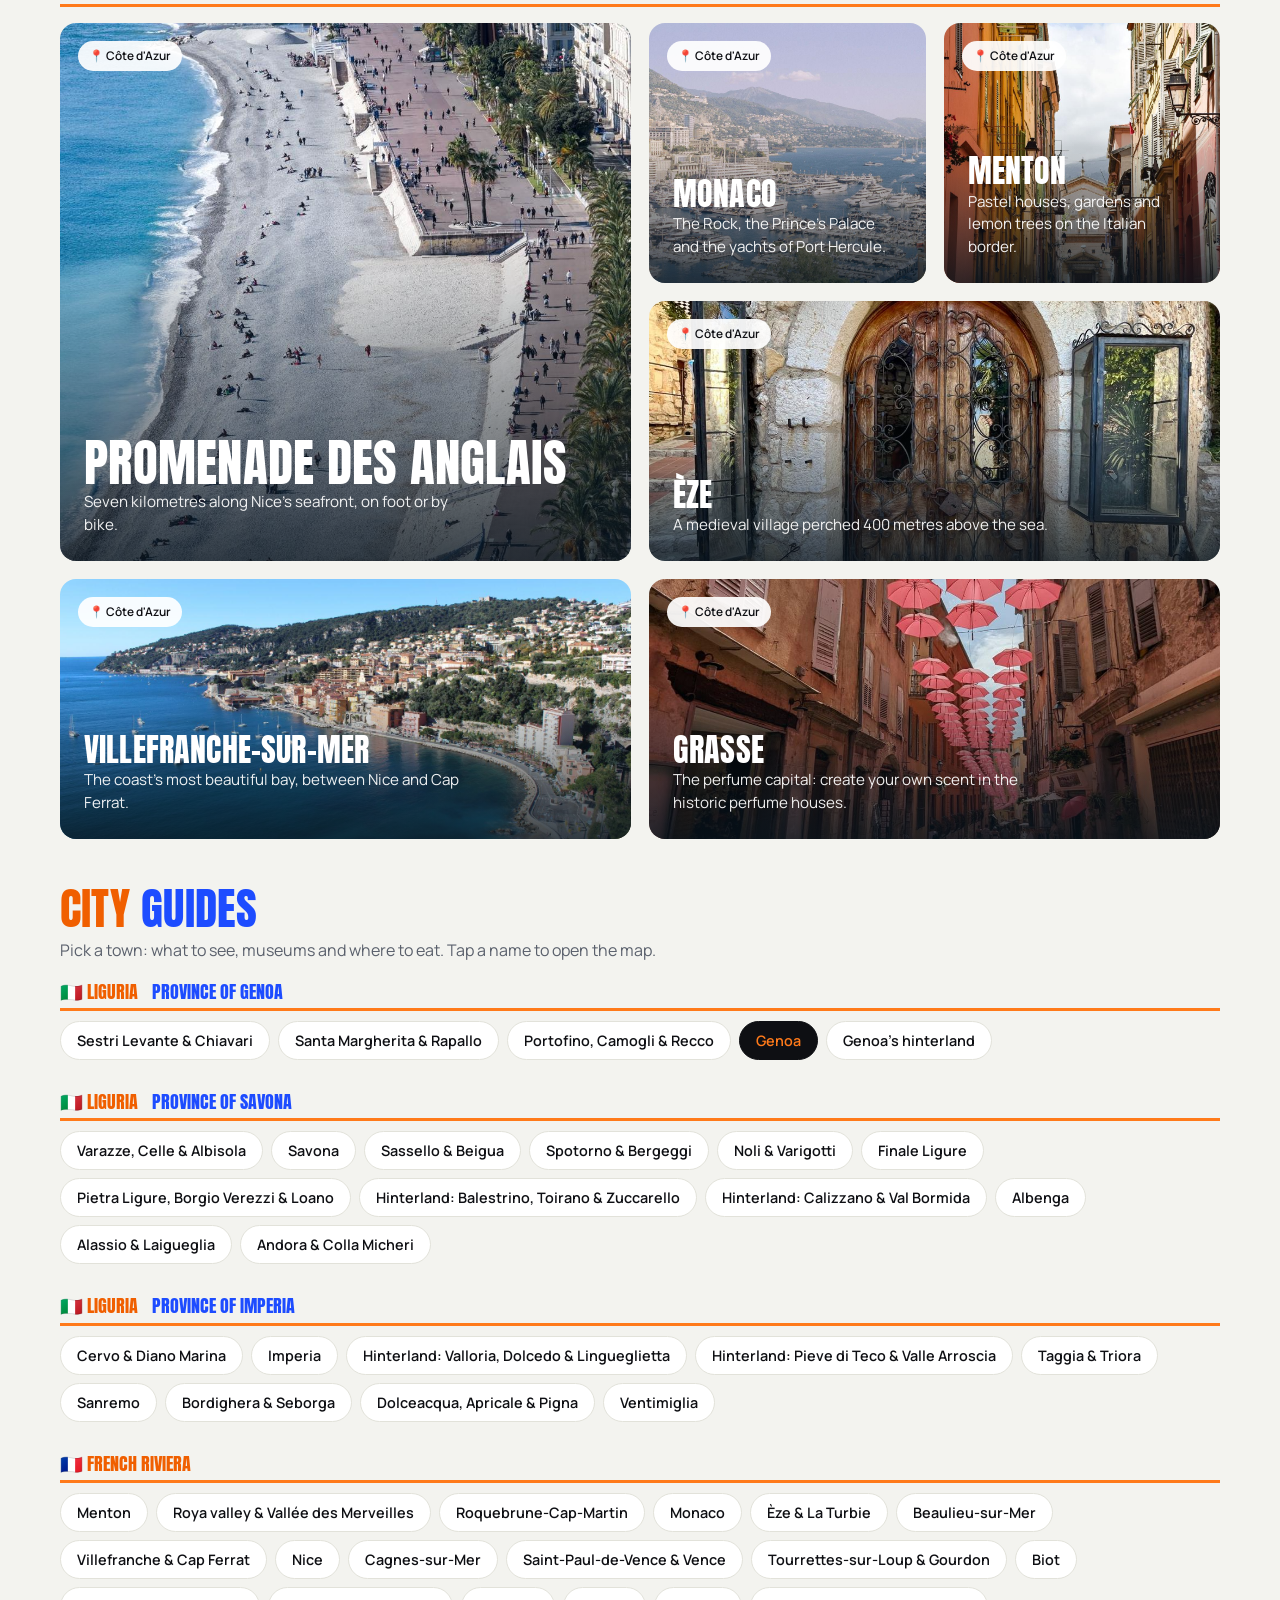
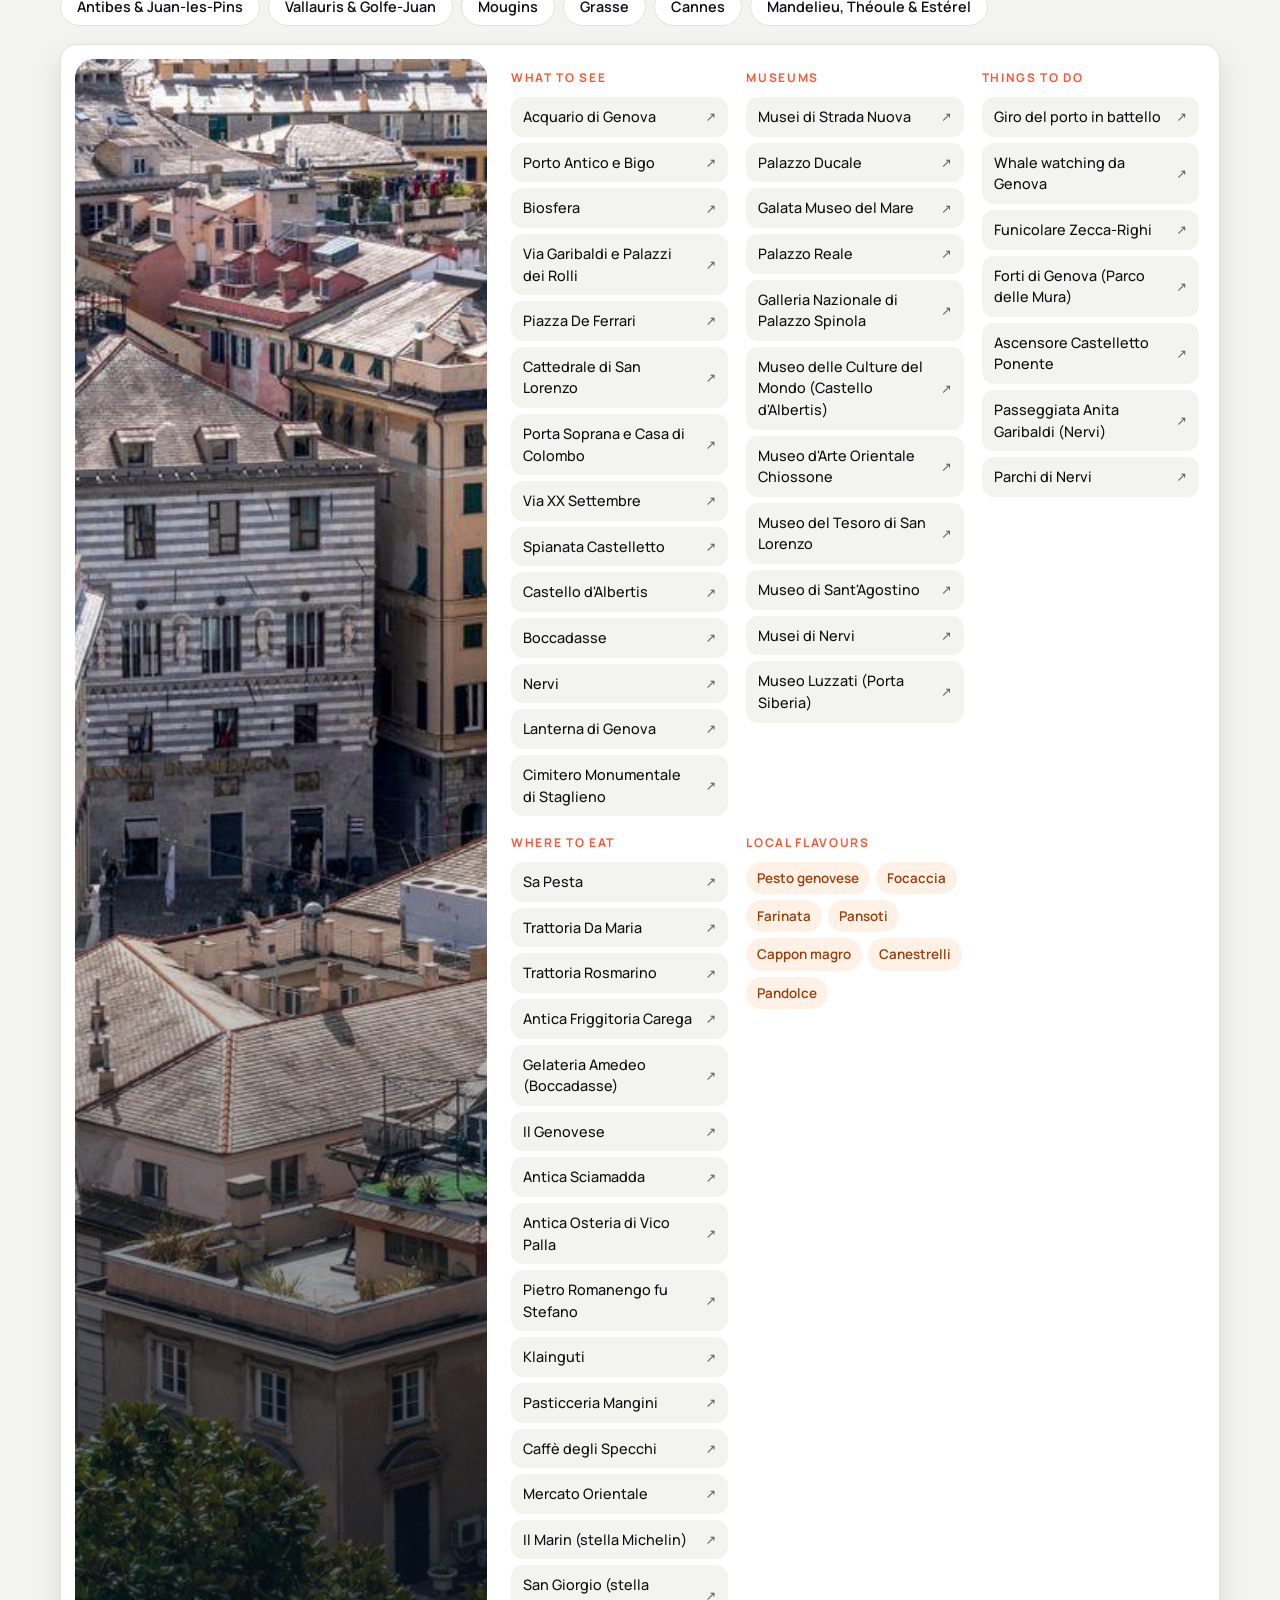
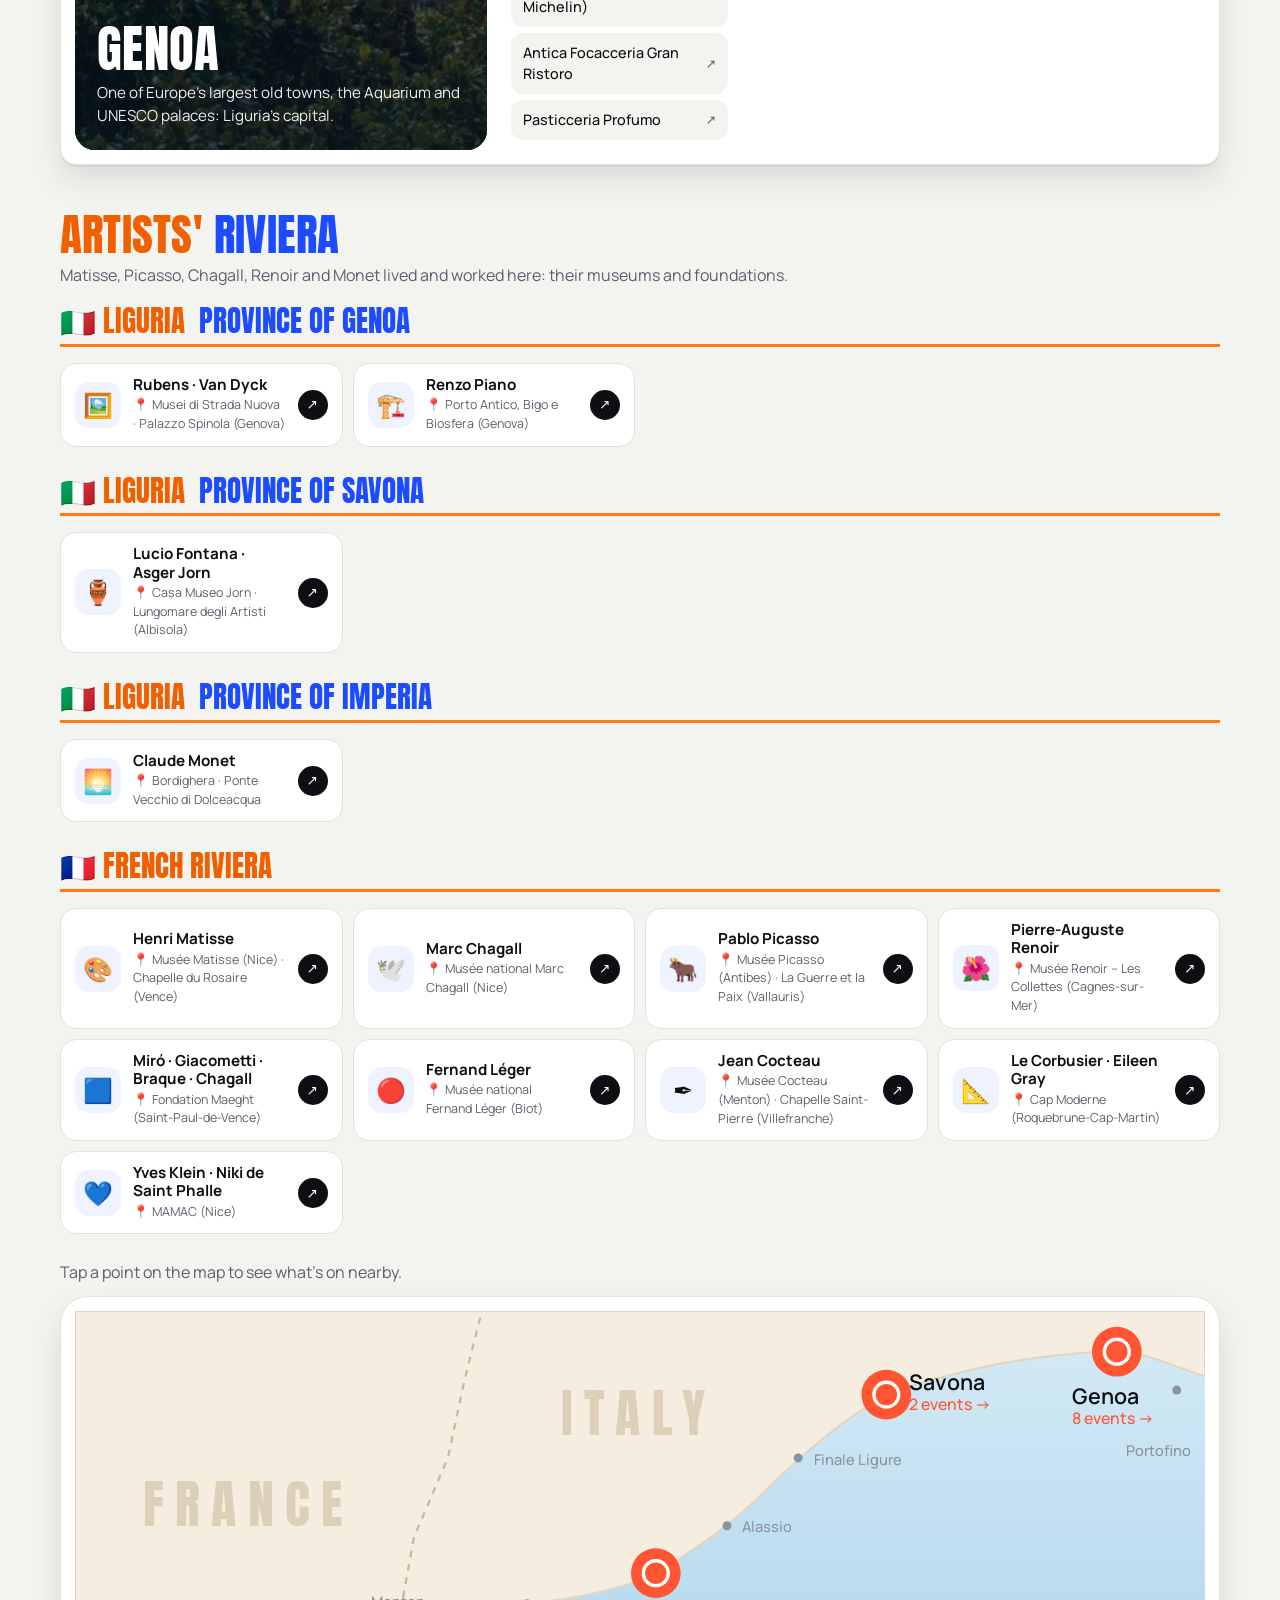
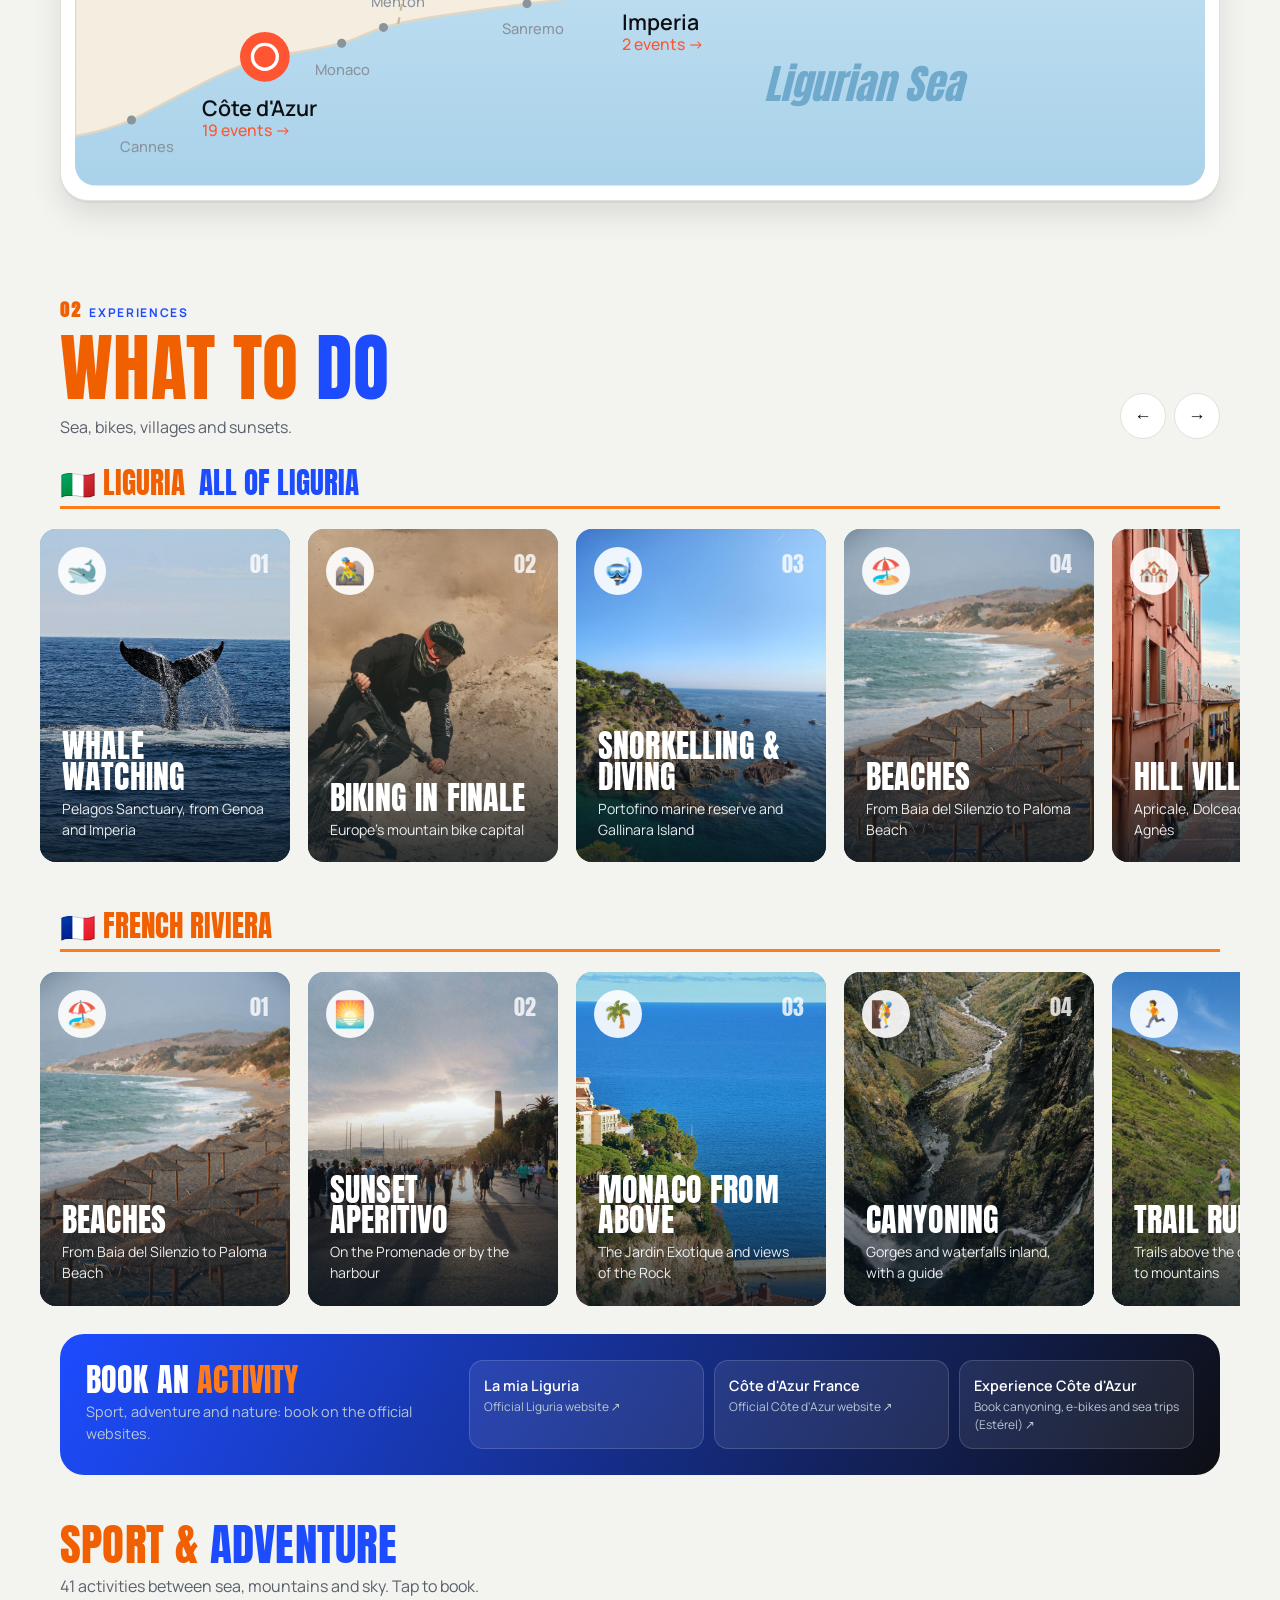
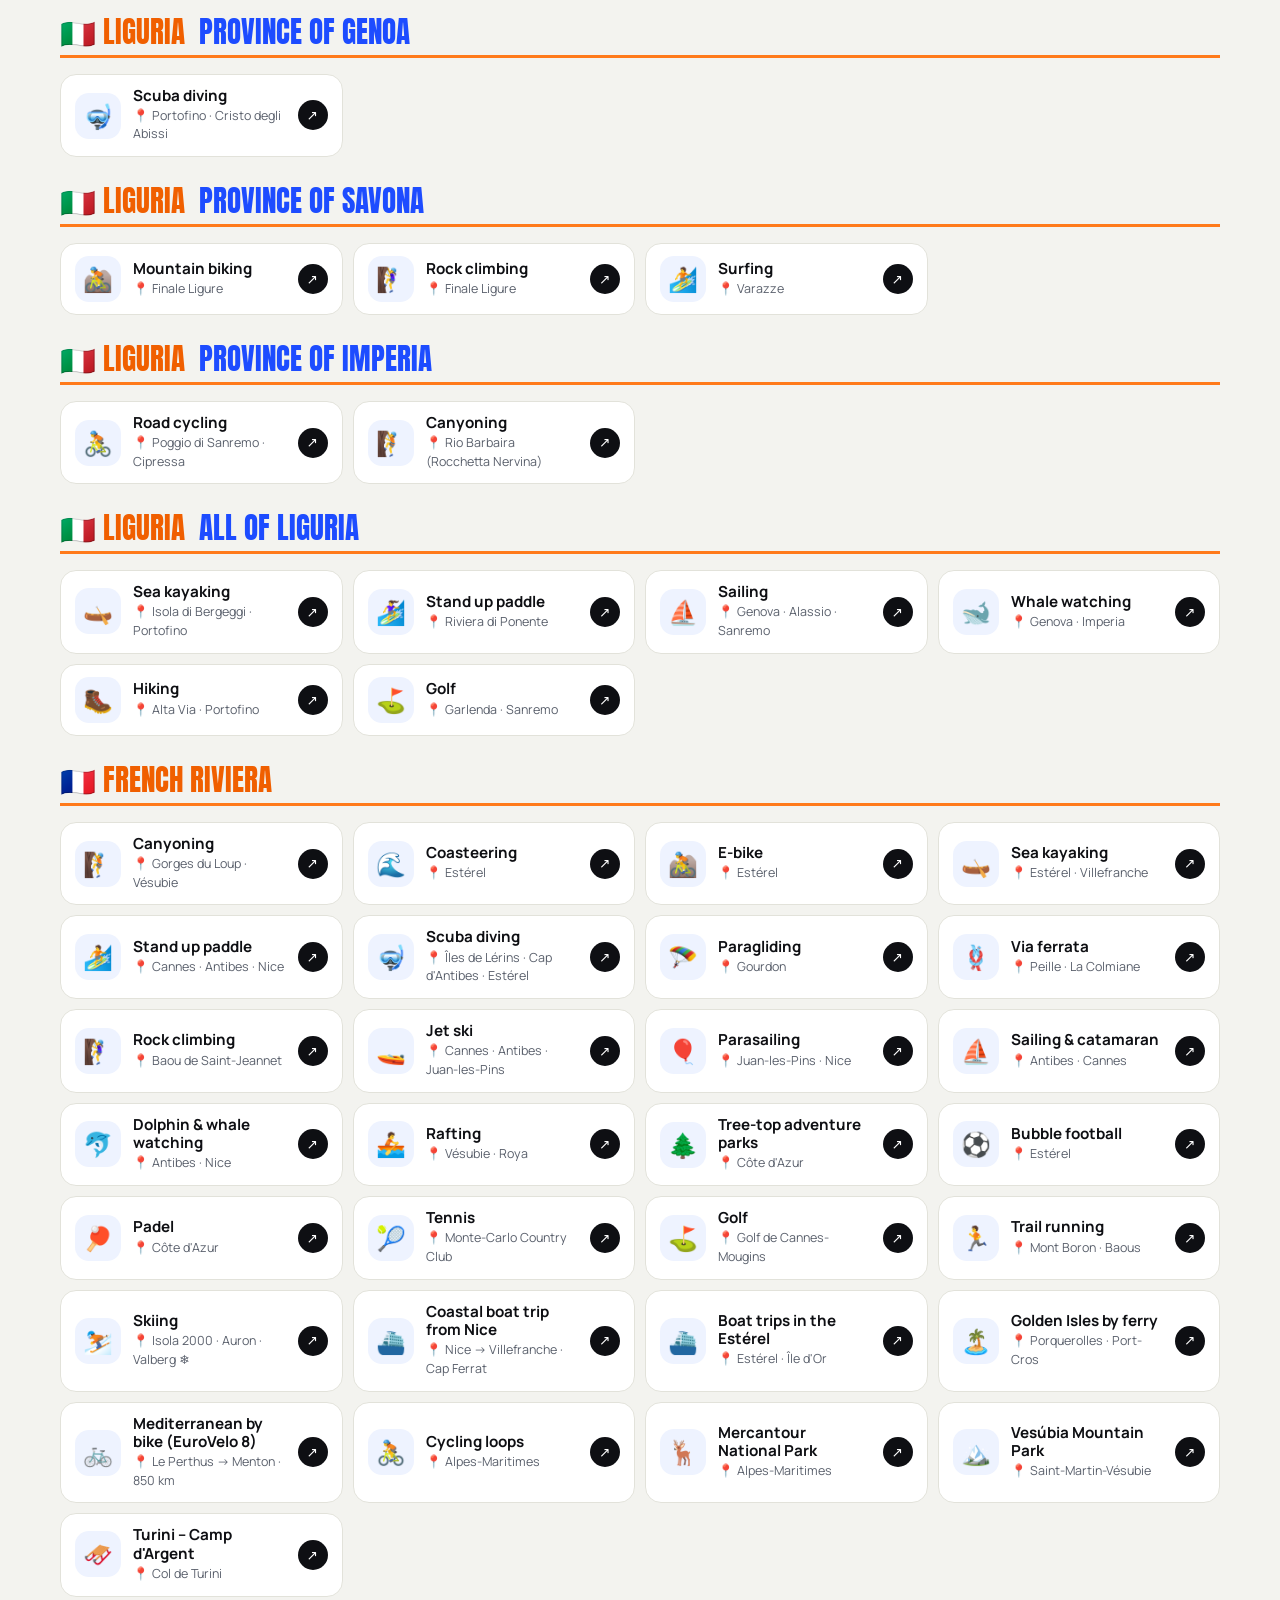
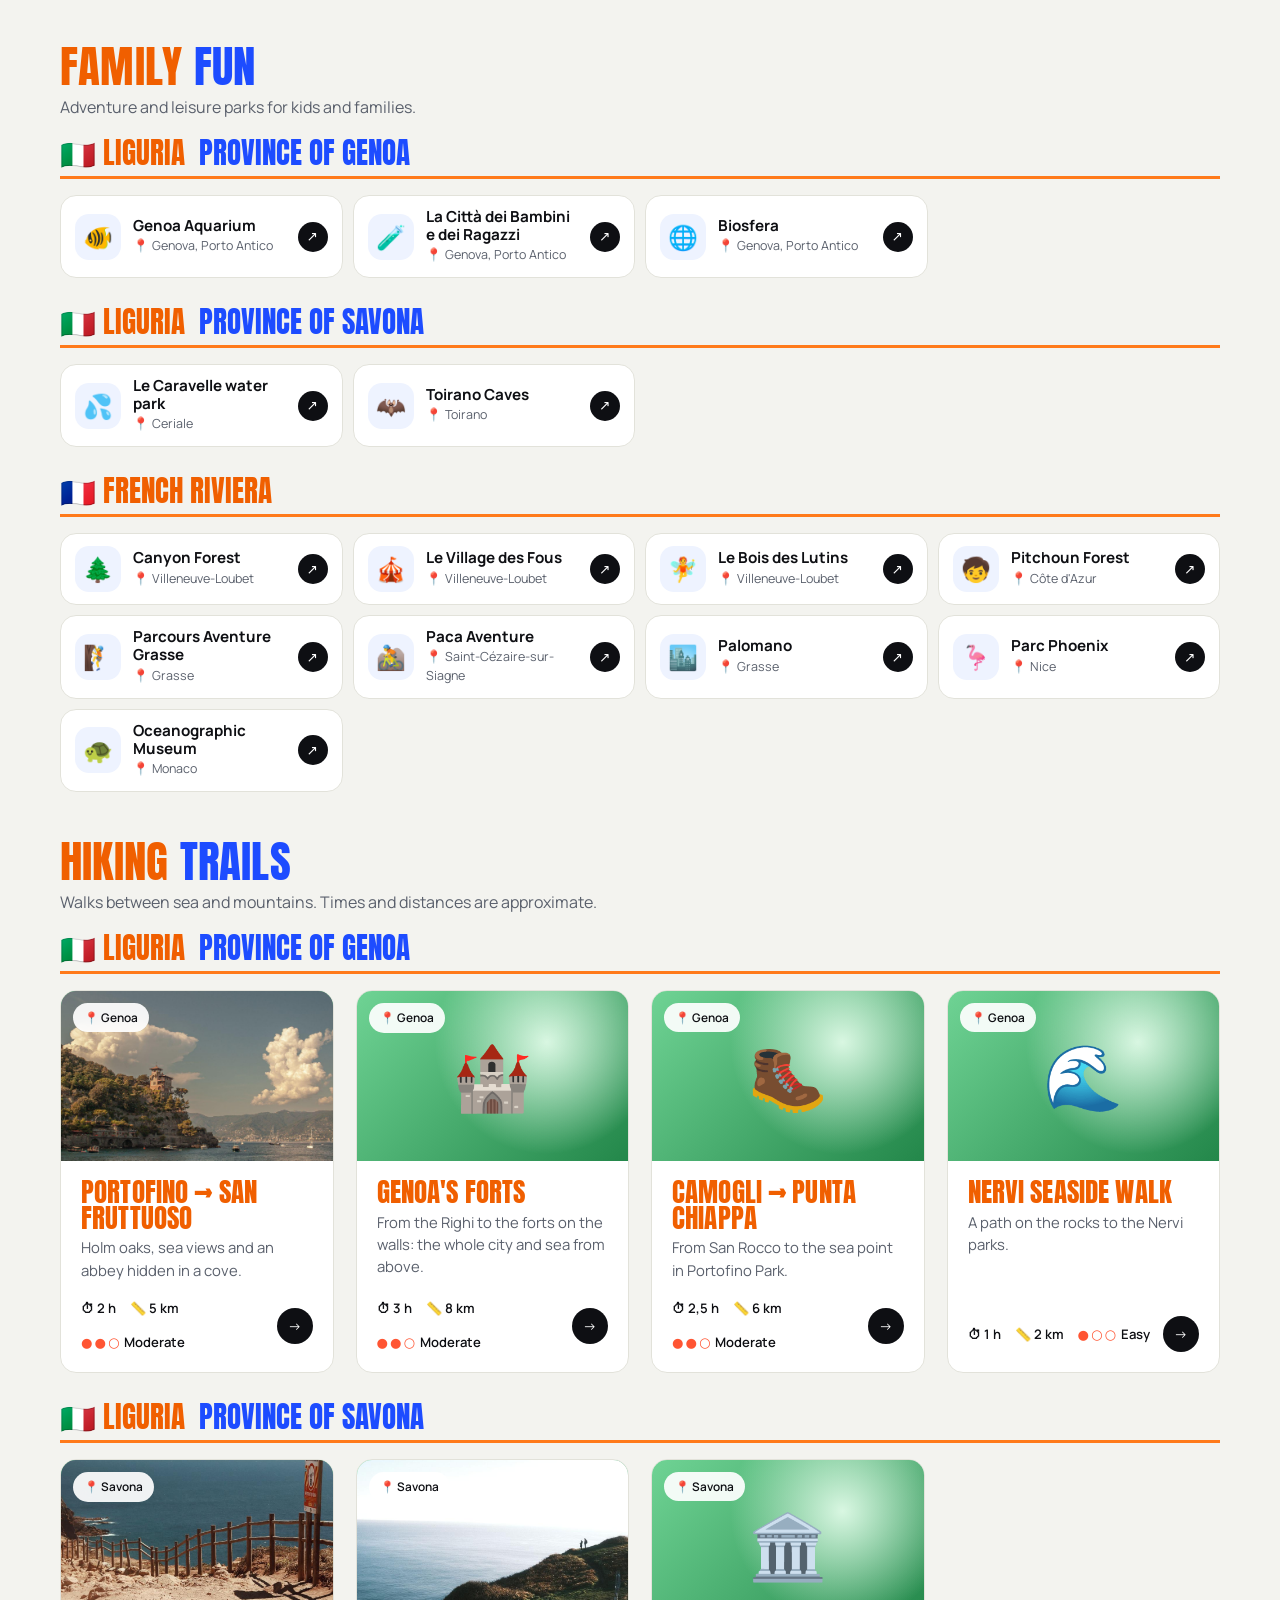
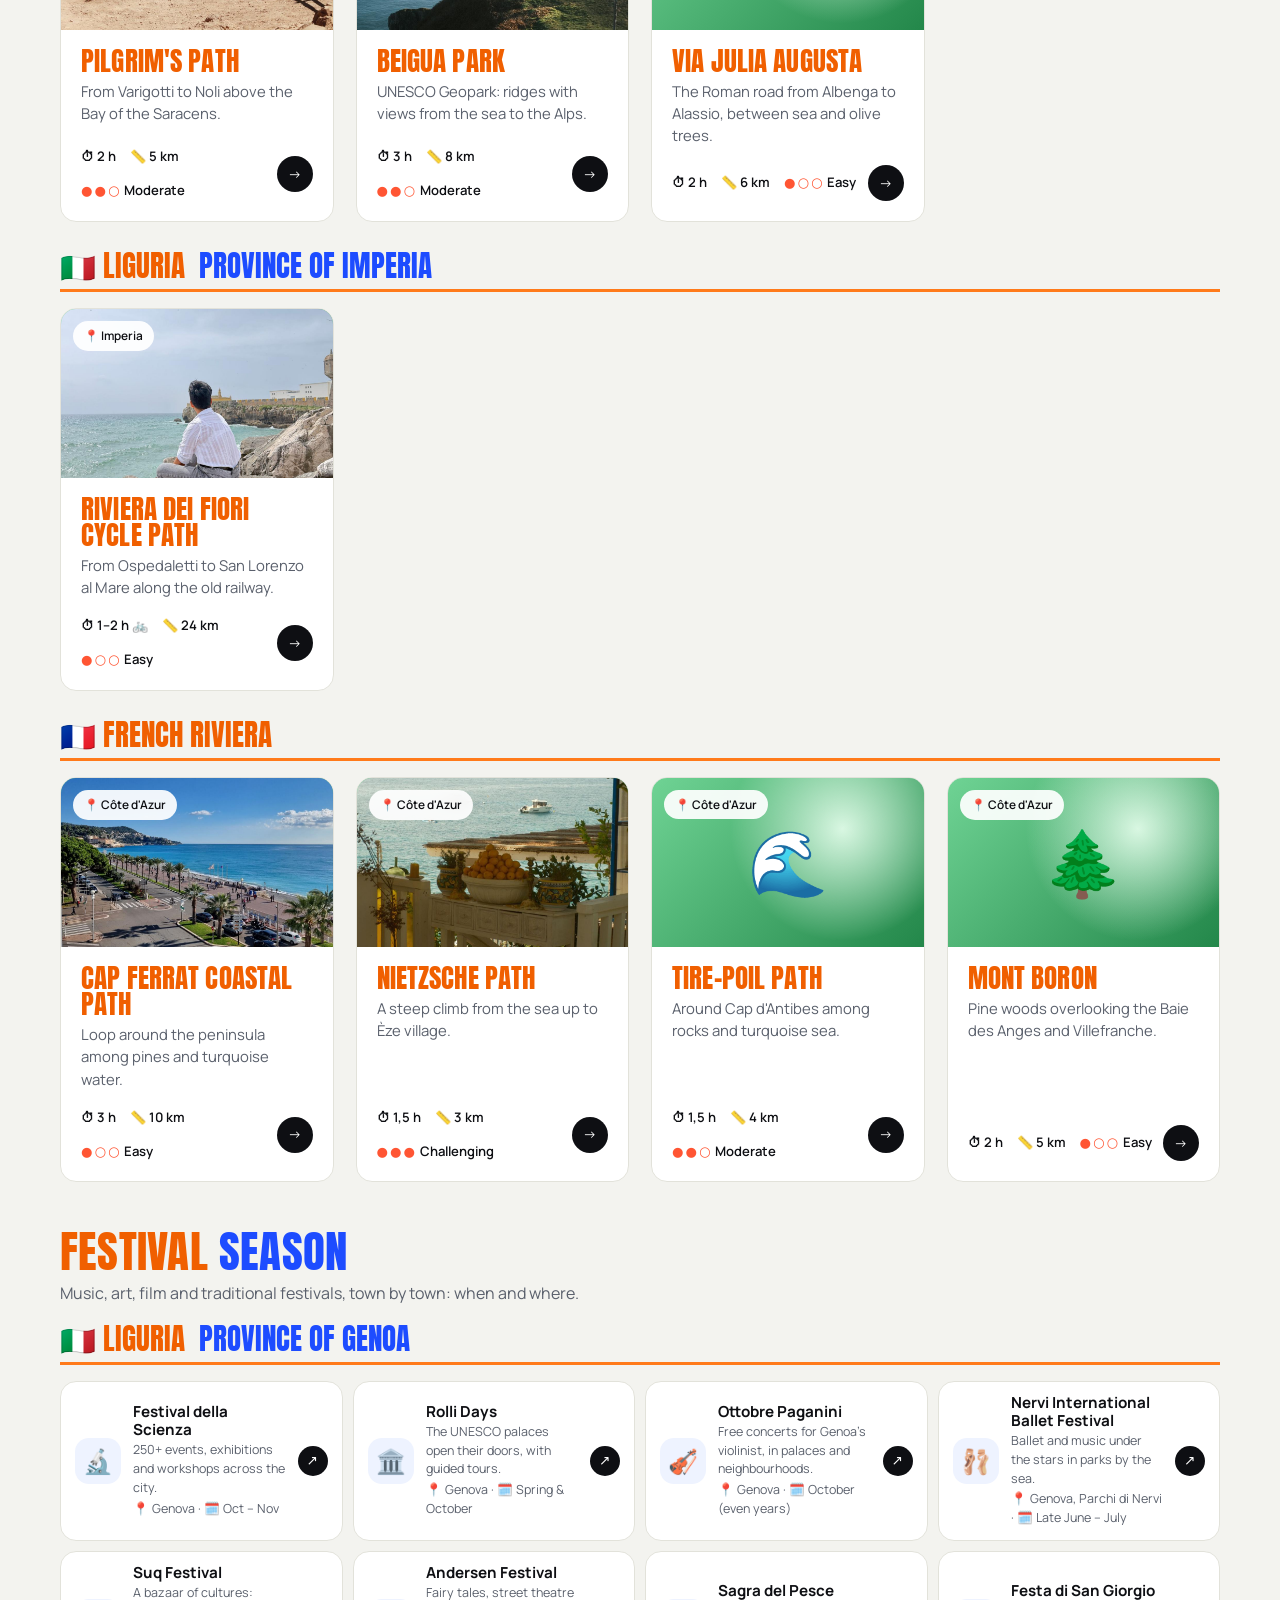
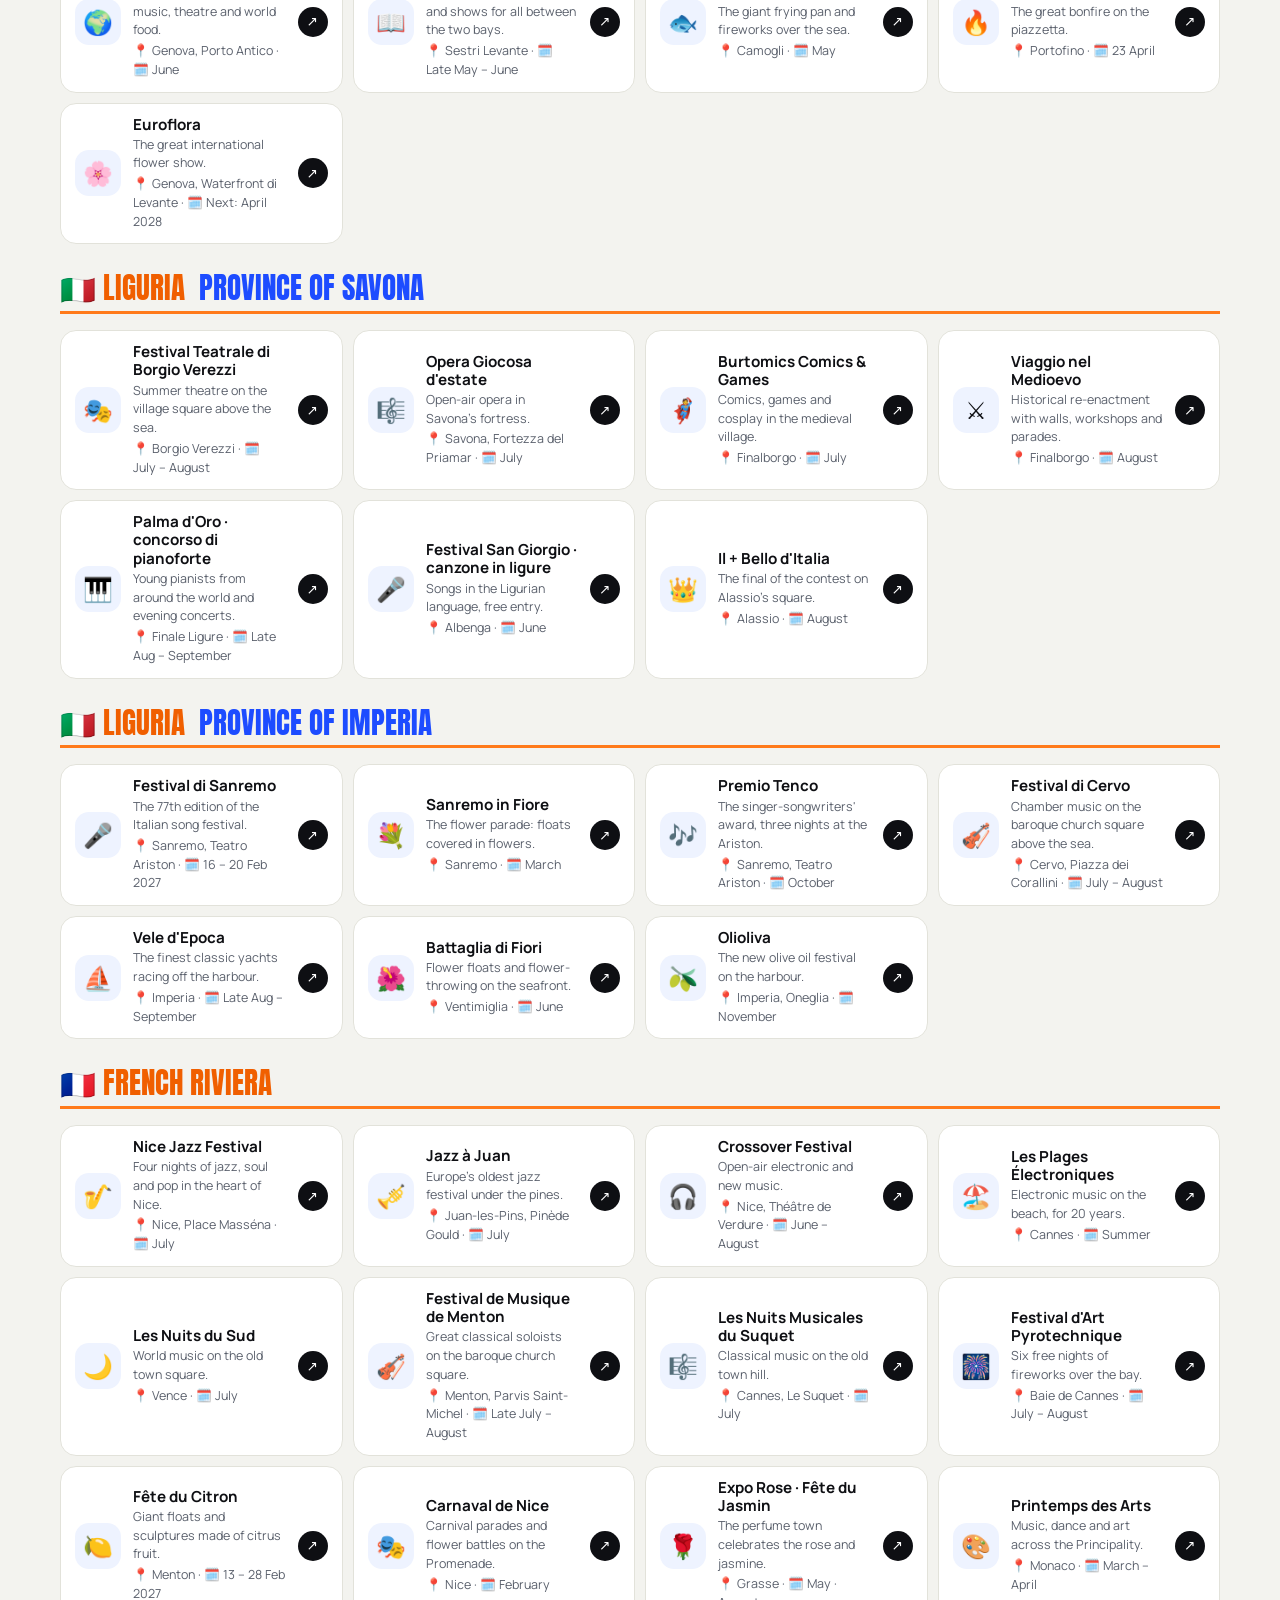
==== commit 33412953: "Newsletter: festivals, nature & caves, beaches & sea, more nightlife; link fixes Co-Authored-By: Cla" ====
--- a/index.html
+++ b/index.html
@@ -663,6 +663,21 @@
       <p data-i18n="hikeSub"></p>
     </div>
     <div id="hikeGrid"></div>
+    <div class="sub-head">
+      <h3>Festival <em>season</em></h3>
+      <p data-i18n="festSub"></p>
+    </div>
+    <div id="festGrid"></div>
+    <div class="sub-head">
+      <h3>Nature &amp; <em>caves</em></h3>
+      <p data-i18n="natureSub"></p>
+    </div>
+    <div id="natureGrid"></div>
+    <div class="sub-head">
+      <h3>Beaches &amp; <em>sea</em></h3>
+      <p data-i18n="beachSub"></p>
+    </div>
+    <div id="beachGrid"></div>
   </section>
 
   <!-- ================= NIGHTLIFE ================= -->
@@ -875,7 +890,7 @@
     nl: ["Citroenfeest", "Menton", "Reusachtige praalwagens van citrusvruchten: zet het alvast in je agenda!"],
     zh: ["柠檬节", "芒通", "用柑橘堆成的巨型花车，快记进日历！"] } },
   { zone: "azur", cat: "sport", icon: "🏎️", date: "2027-01-21", end: "2027-01-24", img: "", url: "https://acm.mc", t: { it: ["Rallye Monte-Carlo", "Monaco e Alpi Marittime", "Il rally più famoso del mondo tra i tornanti delle Alpi."], fr: ["Rallye Monte-Carlo", "Monaco et Alpes-Maritimes", "Le rallye le plus célèbre du monde dans les lacets des Alpes."], en: ["Rallye Monte-Carlo", "Monaco & Alpes-Maritimes", "The world's most famous rally on the Alpine hairpins."] } },
-  { zone: "imperia", cat: "musica", icon: "🎤", date: "2027-02-16", end: "2027-02-20", img: "", url: "https://www.rai.it/festivaldisanremo/", t: { it: ["Festival di Sanremo", "Sanremo, Teatro Ariston", "La 77ª edizione del festival della canzone italiana."], fr: ["Festival de Sanremo", "Sanremo, Teatro Ariston", "La 77e édition du festival de la chanson italienne."], en: ["Sanremo Music Festival", "Sanremo, Teatro Ariston", "The 77th edition of the Italian song festival."] } },
+  { zone: "imperia", cat: "musica", icon: "🎤", date: "2027-02-16", end: "2027-02-20", img: "", url: "https://www.rai.it", t: { it: ["Festival di Sanremo", "Sanremo, Teatro Ariston", "La 77ª edizione del festival della canzone italiana."], fr: ["Festival de Sanremo", "Sanremo, Teatro Ariston", "La 77e édition du festival de la chanson italienne."], en: ["Sanremo Music Festival", "Sanremo, Teatro Ariston", "The 77th edition of the Italian song festival."] } },
   { zone: "azur", cat: "sport", icon: "🎾", date: "2027-04-03", end: "2027-04-11", img: "", url: "https://montecarlotennismasters.com", t: { it: ["Rolex Monte-Carlo Masters", "Monte-Carlo Country Club", "Il grande tennis sulla terra rossa sopra il mare."], fr: ["Rolex Monte-Carlo Masters", "Monte-Carlo Country Club", "Le grand tennis sur terre battue face à la mer."], en: ["Rolex Monte-Carlo Masters", "Monte-Carlo Country Club", "Top-level clay-court tennis above the sea."] } },
   { zone: "azur", cat: "cultura", icon: "🎬", date: "2027-05-11", end: "2027-05-22", img: "", url: "https://www.festival-cannes.com", t: { it: ["Festival di Cannes", "Cannes, Palais des Festivals", "L'80ª edizione del festival del cinema più famoso."], fr: ["Festival de Cannes", "Cannes, Palais des Festivals", "La 80e édition du plus célèbre festival de cinéma."], en: ["Cannes Film Festival", "Cannes, Palais des Festivals", "The 80th edition of the world's most famous film festival."] } },
   { zone: "azur", cat: "sport", icon: "🏁", date: "2027-06-03", end: "2027-06-06", img: "", url: "https://acm.mc", t: { it: ["Gran Premio di Monaco", "Circuit de Monaco", "Formula 1 tra le strade del Principato, con la prima Sprint."], fr: ["Grand Prix de Monaco", "Circuit de Monaco", "La F1 dans les rues de la Principauté, avec le premier Sprint."], en: ["Monaco Grand Prix", "Circuit de Monaco", "F1 through the Principality's streets, with its first Sprint."] } },
@@ -890,11 +905,11 @@
   { zone: "azur", cat: "feste", icon: "🔥", date: "2027-01-26", end: "2027-01-27", img: "", url: "https://www.visitmonaco.com", t: { it: ["Festa di Santa Devota", "Monaco, Port Hercule", "La barca bruciata davanti alla chiesa e i fuochi sul porto."], fr: ["Fête de la Sainte-Dévote", "Monaco, Port Hercule", "La barque embrasée devant l'église et le feu d'artifice."], en: ["Sainte-Dévote", "Monaco, Port Hercule", "The boat set alight by the church and fireworks on the harbour."] } },
   { zone: "azur", cat: "cultura", icon: "🎭", date: "2027-01-27", end: "2027-02-08", img: "", url: "https://www.opera-nice.org", t: { it: ["Tristan und Isolde", "Nizza, Opéra", "Il grande Wagner all'Opéra di Nizza."], fr: ["Tristan und Isolde", "Nice, Opéra", "Le grand Wagner à l'Opéra de Nice."], en: ["Tristan und Isolde", "Nice, Opéra", "Great Wagner at the Nice opera house."] } },
   { zone: "azur", cat: "sport", icon: "🚗", date: "2027-01-27", end: "2027-02-03", img: "", url: "https://acm.mc", t: { it: ["Rallye Monte-Carlo Historique", "Monaco", "Le auto d'epoca sulle strade del rally leggendario."], fr: ["Rallye Monte-Carlo Historique", "Monaco", "Les voitures anciennes sur les routes du rallye légendaire."], en: ["Rallye Monte-Carlo Historique", "Monaco", "Classic cars on the legendary rally roads."] } },
-  { zone: "azur", cat: "cultura", icon: "📺", date: "2027-02-11", end: "2027-02-16", img: "", url: "https://www.canneseries.com", t: { it: ["Canneseries", "Cannes, Palais des Festivals", "Il festival delle serie TV sulla Croisette."], fr: ["Canneseries", "Cannes, Palais des Festivals", "Le festival des séries sur la Croisette."], en: ["Canneseries", "Cannes, Palais des Festivals", "The TV series festival on La Croisette."] } },
+  { zone: "azur", cat: "cultura", icon: "📺", date: "2027-02-11", end: "2027-02-16", img: "", url: "https://www.palaisdesfestivals.com", t: { it: ["Canneseries", "Cannes, Palais des Festivals", "Il festival delle serie TV sulla Croisette."], fr: ["Canneseries", "Cannes, Palais des Festivals", "Le festival des séries sur la Croisette."], en: ["Canneseries", "Cannes, Palais des Festivals", "The TV series festival on La Croisette."] } },
   { zone: "imperia", cat: "sport", icon: "🚴", date: "2027-03-20", img: "", url: "https://www.milanosanremo.it", t: { it: ["Milano-Sanremo", "Sanremo, Via Roma", "La Classicissima: arrivo dopo Cipressa e Poggio."], fr: ["Milan-San Remo", "Sanremo, Via Roma", "La Primavera : arrivée après la Cipressa et le Poggio."], en: ["Milan-San Remo", "Sanremo, Via Roma", "The spring classic: finish after the Cipressa and the Poggio."] } },
   { zone: "genova", cat: "feste", icon: "🔥", date: "2027-04-23", img: "", url: "https://www.comune.portofino.genova.it", t: { it: ["Festa di San Giorgio", "Portofino", "Il grande falò in piazzetta per il patrono."], fr: ["Fête de San Giorgio", "Portofino", "Le grand feu de joie sur la piazzetta pour le saint patron."], en: ["Feast of San Giorgio", "Portofino", "The great bonfire on the piazzetta for the patron saint."] } },
   { zone: "azur", cat: "sport", icon: "🏎️", date: "2027-05-05", end: "2027-05-09", img: "", url: "https://www.topmarquesmonaco.com", t: { it: ["Top Marques Monaco", "Monaco, Grimaldi Forum", "Supercar e hypercar in anteprima."], fr: ["Top Marques Monaco", "Monaco, Grimaldi Forum", "Supercars et hypercars en avant-première."], en: ["Top Marques Monaco", "Monaco, Grimaldi Forum", "Supercars and hypercars on show."] } },
-  { zone: "genova", cat: "sagre", icon: "🐟", date: "2027-05-07", end: "2027-05-09", img: "", url: "https://www.prolococamogli.it", t: { it: ["Sagra del Pesce", "Camogli", "La padella gigante: pesce fritto per tutti (date da confermare)."], fr: ["Sagra del Pesce", "Camogli", "La poêle géante : friture pour tous (dates à confirmer)."], en: ["Fish Festival", "Camogli", "The giant frying pan: fried fish for everyone (dates TBC)."] } },
+  { zone: "genova", cat: "sagre", icon: "🐟", date: "2027-05-07", end: "2027-05-09", img: "", url: "", t: { it: ["Sagra del Pesce", "Camogli", "La padella gigante: pesce fritto per tutti (date da confermare)."], fr: ["Sagra del Pesce", "Camogli", "La poêle géante : friture pour tous (dates à confirmer)."], en: ["Fish Festival", "Camogli", "The giant frying pan: fried fish for everyone (dates TBC)."] } },
   { zone: "azur", cat: "cultura", icon: "📺", date: "2027-06-11", end: "2027-06-15", img: "", url: "https://www.tvfestival.com", t: { it: ["Festival della Televisione", "Monaco, Grimaldi Forum", "Star delle serie e le Ninfe d'Oro."], fr: ["Festival de Télévision", "Monaco, Grimaldi Forum", "Les stars des séries et les Nymphes d'Or."], en: ["Monte-Carlo TV Festival", "Monaco, Grimaldi Forum", "Series stars and the Golden Nymphs."] } },
   { zone: "azur", cat: "sport", icon: "🏃", date: "2027-07-09", img: "", url: "https://www.herculis.com", t: { it: ["Meeting Herculis", "Monaco, Stade Louis-II", "40 anni del meeting di atletica della Diamond League."], fr: ["Meeting Herculis", "Monaco, Stade Louis-II", "Les 40 ans du meeting d'athlétisme de la Diamond League."], en: ["Herculis meeting", "Monaco, Stade Louis-II", "40 years of the Diamond League athletics meeting."] } },
   { zone: "savona", cat: "feste", icon: "🎆", date: "2027-08-15", img: "", url: "https://www.visitalassio.com", t: { it: ["Ferragosto ad Alassio", "Alassio, Pontile Bestoso", "I fuochi d'artificio sul mare."], fr: ["15 août à Alassio", "Alassio, Pontile Bestoso", "Le feu d'artifice sur la mer."], en: ["Ferragosto in Alassio", "Alassio, Pontile Bestoso", "Fireworks over the sea."] } },
@@ -2892,7 +2907,13 @@
   { zone: "azur", type: "club", icon: "🪩", name: "Buddha-Bar Monte-Carlo", place: "Monaco", q: "Buddha-Bar Monte-Carlo", t: { it: "Ristorante e lounge con DJ accanto al Casinò.", fr: "Restaurant et lounge avec DJ à côté du Casino.", en: "Restaurant and lounge with DJs next to the Casino." } },
   { zone: "azur", type: "live", icon: "🎷", name: "La Note Bleue", place: "Monaco, Larvotto", q: "La Note Bleue Monaco", t: { it: "Jazz e concerti sulla spiaggia del Larvotto.", fr: "Jazz et concerts sur la plage du Larvotto.", en: "Jazz and concerts on Larvotto beach." } },
   { zone: "azur", type: "club", icon: "🪩", name: "Gotha Club", place: "Cannes", q: "Gotha Club Cannes", t: { it: "Club accanto al Palais des Festivals.", fr: "Club à côté du Palais des Festivals.", en: "Club next to the Palais des Festivals." } },
-  { zone: "azur", type: "bar", icon: "🍺", name: "Blue Lady Pub", place: "Antibes, Port Vauban", q: "Blue Lady Pub Antibes", t: { it: "Il pub degli equipaggi degli yacht.", fr: "Le pub des équipages de yachts.", en: "The yacht crews' pub." } }
+  { zone: "azur", type: "bar", icon: "🍺", name: "Blue Lady Pub", place: "Antibes, Port Vauban", q: "Blue Lady Pub Antibes", t: { it: "Il pub degli equipaggi degli yacht.", fr: "Le pub des équipages de yachts.", en: "The yacht crews' pub." } },
+  { zone: "savona", type: "club", icon: "🪩", name: "La Suerte", place: "Laigueglia", q: "La Suerte Laigueglia", t: {"it": "Locale trendy ed esclusivo dal 1996.", "fr": "Adresse branchée et exclusive depuis 1996.", "en": "Trendy and exclusive since 1996."} },
+  { zone: "savona", type: "club", icon: "🏖️", name: "Golden Beach", place: "Albisola Superiore", q: "Golden Beach Albisola", t: {"it": "Sole, mare e serate in spiaggia.", "fr": "Soleil, mer et soirées sur la plage.", "en": "Sun, sea and beach nights."} },
+  { zone: "genova", type: "bar", icon: "🍸", name: "Sirena", place: "Santa Margherita Ligure", q: "Sirena Santa Margherita Ligure", t: {"it": "Terrazza sul Tigullio per aperitivo e cena con musica.", "fr": "Terrasse sur le Tigullio pour l'apéro et le dîner en musique.", "en": "A terrace over the Tigullio for aperitivo and dinner with music."} },
+  { zone: "azur", type: "bar", icon: "🌅", name: "Blue Gin", place: "Monaco, Monte-Carlo Bay", q: "Blue Gin Monte-Carlo Bay", t: {"it": "Cocktail al tramonto sul mare.", "fr": "Cocktails au coucher du soleil sur la mer.", "en": "Sunset cocktails over the sea."} },
+  { zone: "azur", type: "live", icon: "🎷", name: "Le Bar Américain", place: "Monaco, Hôtel de Paris", q: "Bar Américain Hôtel de Paris Monaco", t: {"it": "Jazz dal vivo nell'hotel più famoso di Monaco.", "fr": "Jazz live dans l'hôtel le plus célèbre de Monaco.", "en": "Live jazz in Monaco's most famous hotel."} },
+  { zone: "azur", type: "bar", icon: "🏁", name: "La Rascasse", place: "Monaco, Port Hercule", q: "La Rascasse Monaco", t: {"it": "Sulla curva del Gran Premio, musica fino a tardi.", "fr": "Dans le virage du Grand Prix, musique jusque tard.", "en": "On the Grand Prix bend, music until late."} }
 ];
 
 /* ---------- ARTISTS' RIVIERA: artisti, musei e fondazioni ---------- */
@@ -2970,6 +2991,98 @@
   { region: "azur", icon: "🦌", site: "cotedazur", place: "Alpes-Maritimes", q: "Parc national du Mercantour", t: { it: "Parco nazionale del Mercantour", fr: "Parc national du Mercantour", en: "Mercantour National Park", de: "Nationalpark Mercantour", nl: "Nationaal Park Mercantour", zh: "梅康图尔国家公园" } },
   { region: "azur", icon: "🏔️", site: "cotedazur", place: "Saint-Martin-Vésubie", q: "Vesubia Mountain Park Saint-Martin-Vésubie", t: { it: "Vesúbia Mountain Park", fr: "Vesúbia Mountain Park", en: "Vesúbia Mountain Park", de: "Vesúbia Mountain Park", nl: "Vesúbia Mountain Park", zh: "维苏比亚山地乐园" } },
   { region: "azur", icon: "🛷", site: "cotedazur", place: "Col de Turini", q: "Turini Camp d'Argent", t: { it: "Turini – Camp d'Argent", fr: "Turini – Camp d'Argent", en: "Turini – Camp d'Argent", de: "Turini – Camp d'Argent", nl: "Turini – Camp d'Argent", zh: "图里尼山口" } }
+];
+
+/* ---------- FESTIVAL: musica, arte, cultura, tradizioni ----------
+   when: periodo dell'anno; url: sito ufficiale (se vuoto apre Google Maps) */
+const FESTIVALS = [
+  { zone: "genova", icon: "🔬", name: "Festival della Scienza", place: "Genova", when: {"it": "Ott – nov", "fr": "Oct – nov", "en": "Oct – Nov"}, url: "https://www.festivalscienza.it", q: "Festival della Scienza Genova", t: {"it": "Oltre 250 eventi, mostre e laboratori in tutta la città.", "fr": "Plus de 250 événements, expositions et ateliers dans toute la ville.", "en": "250+ events, exhibitions and workshops across the city."} },
+  { zone: "genova", icon: "🏛️", name: "Rolli Days", place: "Genova", when: {"it": "Primavera e ottobre", "fr": "Printemps et octobre", "en": "Spring & October"}, url: "https://www.visitgenoa.it", q: "Rolli Days Genova", t: {"it": "I palazzi UNESCO aprono le porte, con visite guidate.", "fr": "Les palais UNESCO ouvrent leurs portes, avec visites guidées.", "en": "The UNESCO palaces open their doors, with guided tours."} },
+  { zone: "genova", icon: "🎻", name: "Ottobre Paganini", place: "Genova", when: {"it": "Ottobre (anni pari)", "fr": "Octobre (années paires)", "en": "October (even years)"}, url: "https://www.visitgenoa.it", q: "Ottobre Paganini Genova", t: {"it": "Concerti gratuiti per il violinista genovese, in palazzi e quartieri.", "fr": "Concerts gratuits pour le violoniste génois, dans les palais et quartiers.", "en": "Free concerts for Genoa's violinist, in palaces and neighbourhoods."} },
+  { zone: "genova", icon: "🩰", name: "Nervi International Ballet Festival", place: "Genova, Parchi di Nervi", when: {"it": "Fine giugno – luglio", "fr": "Fin juin – juillet", "en": "Late June – July"}, url: "https://operacarlofelicegenova.it", q: "Nervi International Ballet Festival Genova, Parchi di Nervi", t: {"it": "Balletto e musica sotto le stelle nei parchi sul mare.", "fr": "Ballet et musique sous les étoiles dans les parcs face à la mer.", "en": "Ballet and music under the stars in parks by the sea."} },
+  { zone: "genova", icon: "🌍", name: "Suq Festival", place: "Genova, Porto Antico", when: {"it": "Giugno", "fr": "Juin", "en": "June"}, url: "https://www.suqgenova.it", q: "Suq Festival Genova, Porto Antico", t: {"it": "Il bazar dei popoli: musica, teatro e cucine del mondo.", "fr": "Le bazar des peuples : musique, théâtre et cuisines du monde.", "en": "A bazaar of cultures: music, theatre and world food."} },
+  { zone: "genova", icon: "📖", name: "Andersen Festival", place: "Sestri Levante", when: {"it": "Fine maggio – giugno", "fr": "Fin mai – juin", "en": "Late May – June"}, url: "https://www.andersenfestival.it", q: "Andersen Festival Sestri Levante", t: {"it": "Fiabe, teatro di strada e spettacoli per tutti nel borgo delle due baie.", "fr": "Contes, théâtre de rue et spectacles pour tous entre les deux baies.", "en": "Fairy tales, street theatre and shows for all between the two bays."} },
+  { zone: "genova", icon: "🐟", name: "Sagra del Pesce", place: "Camogli", when: {"it": "Maggio", "fr": "Mai", "en": "May"}, url: "", q: "Sagra del Pesce Camogli", t: {"it": "La padella gigante e i fuochi sul mare.", "fr": "La poêle géante et le feu d'artifice sur la mer.", "en": "The giant frying pan and fireworks over the sea."} },
+  { zone: "genova", icon: "🔥", name: "Festa di San Giorgio", place: "Portofino", when: {"it": "23 aprile", "fr": "23 avril", "en": "23 April"}, url: "", q: "Festa di San Giorgio Portofino", t: {"it": "Il grande falò in piazzetta.", "fr": "Le grand feu de joie sur la piazzetta.", "en": "The great bonfire on the piazzetta."} },
+  { zone: "genova", icon: "🌸", name: "Euroflora", place: "Genova, Waterfront di Levante", when: {"it": "Prossima: aprile 2028", "fr": "Prochaine : avril 2028", "en": "Next: April 2028"}, url: "https://www.euroflora.genova.it", q: "Euroflora Genova, Waterfront di Levante", t: {"it": "La grande mostra internazionale dei fiori.", "fr": "La grande exposition internationale des fleurs.", "en": "The great international flower show."} },
+  { zone: "savona", icon: "🎭", name: "Festival Teatrale di Borgio Verezzi", place: "Borgio Verezzi", when: {"it": "Luglio – agosto", "fr": "Juillet – août", "en": "July – August"}, url: "https://www.festivalverezzi.it", q: "Festival Teatrale di Borgio Verezzi Borgio Verezzi", t: {"it": "Teatro d'estate nella piazzetta sul mare del borgo.", "fr": "Théâtre d'été sur la petite place du village face à la mer.", "en": "Summer theatre on the village square above the sea."} },
+  { zone: "savona", icon: "🎼", name: "Opera Giocosa d'estate", place: "Savona, Fortezza del Priamar", when: {"it": "Luglio", "fr": "Juillet", "en": "July"}, url: "https://www.operagiocosa.it", q: "Opera Giocosa d'estate Savona, Fortezza del Priamar", t: {"it": "L'opera all'aperto nella fortezza di Savona.", "fr": "L'opéra en plein air dans la forteresse de Savone.", "en": "Open-air opera in Savona's fortress."} },
+  { zone: "savona", icon: "🦸", name: "Burtomics Comics & Games", place: "Finalborgo", when: {"it": "Luglio", "fr": "Juillet", "en": "July"}, url: "https://www.comune.finaleligure.sv.it", q: "Burtomics Comics & Games Finalborgo", t: {"it": "Fumetti, giochi e cosplay nel borgo medievale.", "fr": "BD, jeux et cosplay dans le bourg médiéval.", "en": "Comics, games and cosplay in the medieval village."} },
+  { zone: "savona", icon: "⚔️", name: "Viaggio nel Medioevo", place: "Finalborgo", when: {"it": "Agosto", "fr": "Août", "en": "August"}, url: "https://www.comune.finaleligure.sv.it", q: "Viaggio nel Medioevo Finalborgo", t: {"it": "Rievocazione storica tra mura, botteghe e cortei.", "fr": "Reconstitution historique entre remparts, échoppes et cortèges.", "en": "Historical re-enactment with walls, workshops and parades."} },
+  { zone: "savona", icon: "🎹", name: "Palma d'Oro · concorso di pianoforte", place: "Finale Ligure", when: {"it": "Fine agosto – settembre", "fr": "Fin août – septembre", "en": "Late Aug – September"}, url: "https://www.comune.finaleligure.sv.it", q: "Palma d'Oro · concorso di pianoforte Finale Ligure", t: {"it": "Giovani pianisti da tutto il mondo e concerti serali.", "fr": "Jeunes pianistes du monde entier et concerts du soir.", "en": "Young pianists from around the world and evening concerts."} },
+  { zone: "savona", icon: "🎤", name: "Festival San Giorgio · canzone in ligure", place: "Albenga", when: {"it": "Giugno", "fr": "Juin", "en": "June"}, url: "https://lamialiguria.it", q: "Festival San Giorgio · canzone in ligure Albenga", t: {"it": "Le canzoni in dialetto ligure, ingresso libero.", "fr": "Les chansons en ligure, entrée libre.", "en": "Songs in the Ligurian language, free entry."} },
+  { zone: "savona", icon: "👑", name: "Il + Bello d'Italia", place: "Alassio", when: {"it": "Agosto", "fr": "Août", "en": "August"}, url: "https://www.visitalassio.com", q: "Il + Bello d'Italia Alassio", t: {"it": "La finale del concorso nella piazza di Alassio.", "fr": "La finale du concours sur la place d'Alassio.", "en": "The final of the contest on Alassio's square."} },
+  { zone: "imperia", icon: "🎤", name: "Festival di Sanremo", place: "Sanremo, Teatro Ariston", when: {"it": "16 – 20 febbraio 2027", "fr": "16 – 20 février 2027", "en": "16 – 20 Feb 2027"}, url: "https://www.rai.it", q: "Festival di Sanremo Sanremo, Teatro Ariston", t: {"it": "La 77ª edizione del festival della canzone italiana.", "fr": "La 77e édition du festival de la chanson italienne.", "en": "The 77th edition of the Italian song festival."} },
+  { zone: "imperia", icon: "💐", name: "Sanremo in Fiore", place: "Sanremo", when: {"it": "Marzo", "fr": "Mars", "en": "March"}, url: "https://www.sanremoliveandlove.it", q: "Sanremo in Fiore Sanremo", t: {"it": "Il corso fiorito: carri coperti di fiori sul lungomare.", "fr": "Le corso fleuri : chars couverts de fleurs.", "en": "The flower parade: floats covered in flowers."} },
+  { zone: "imperia", icon: "🎶", name: "Premio Tenco", place: "Sanremo, Teatro Ariston", when: {"it": "Ottobre", "fr": "Octobre", "en": "October"}, url: "https://www.clubtenco.it", q: "Premio Tenco Sanremo, Teatro Ariston", t: {"it": "Il premio dei cantautori, tre serate all'Ariston.", "fr": "Le prix des auteurs-compositeurs, trois soirées à l'Ariston.", "en": "The singer-songwriters' award, three nights at the Ariston."} },
+  { zone: "imperia", icon: "🎻", name: "Festival di Cervo", place: "Cervo, Piazza dei Corallini", when: {"it": "Luglio – agosto", "fr": "Juillet – août", "en": "July – August"}, url: "https://cervofestival.com", q: "Festival di Cervo Cervo, Piazza dei Corallini", t: {"it": "Musica da camera sul sagrato barocco sopra il mare.", "fr": "Musique de chambre sur le parvis baroque au-dessus de la mer.", "en": "Chamber music on the baroque church square above the sea."} },
+  { zone: "imperia", icon: "⛵", name: "Vele d'Epoca", place: "Imperia", when: {"it": "Fine agosto – settembre", "fr": "Fin août – septembre", "en": "Late Aug – September"}, url: "https://www.veledepoca.com", q: "Vele d'Epoca Imperia", t: {"it": "Le barche d'epoca più belle in regata davanti al porto.", "fr": "Les plus beaux voiliers de tradition en régate.", "en": "The finest classic yachts racing off the harbour."} },
+  { zone: "imperia", icon: "🌺", name: "Battaglia di Fiori", place: "Ventimiglia", when: {"it": "Giugno", "fr": "Juin", "en": "June"}, url: "", q: "Battaglia di Fiori Ventimiglia", t: {"it": "Carri fioriti e lancio di fiori sul lungomare.", "fr": "Chars fleuris et lancer de fleurs sur le front de mer.", "en": "Flower floats and flower-throwing on the seafront."} },
+  { zone: "imperia", icon: "🫒", name: "Olioliva", place: "Imperia, Oneglia", when: {"it": "Novembre", "fr": "Novembre", "en": "November"}, url: "https://www.visitriviera.info", q: "Olioliva Imperia, Oneglia", t: {"it": "La festa dell'olio nuovo sul porto.", "fr": "La fête de l'huile nouvelle sur le port.", "en": "The new olive oil festival on the harbour."} },
+  { zone: "azur", icon: "🎷", name: "Nice Jazz Festival", place: "Nice, Place Masséna", when: {"it": "Luglio", "fr": "Juillet", "en": "July"}, url: "https://www.nicejazzfestival.fr", q: "Nice Jazz Festival Nice, Place Masséna", t: {"it": "Quattro sere di jazz, soul e pop nel cuore di Nizza.", "fr": "Quatre soirs de jazz, soul et pop au cœur de Nice.", "en": "Four nights of jazz, soul and pop in the heart of Nice."} },
+  { zone: "azur", icon: "🎺", name: "Jazz à Juan", place: "Juan-les-Pins, Pinède Gould", when: {"it": "Luglio", "fr": "Juillet", "en": "July"}, url: "https://www.jazzajuan.com", q: "Jazz à Juan Juan-les-Pins, Pinède Gould", t: {"it": "Il festival jazz più antico d'Europa sotto i pini.", "fr": "Le plus ancien festival de jazz d'Europe sous les pins.", "en": "Europe's oldest jazz festival under the pines."} },
+  { zone: "azur", icon: "🎧", name: "Crossover Festival", place: "Nice, Théâtre de Verdure", when: {"it": "Giugno – agosto", "fr": "Juin – août", "en": "June – August"}, url: "", q: "Crossover Festival Nice, Théâtre de Verdure", t: {"it": "Elettronica e nuove musiche all'aperto.", "fr": "Électro et nouvelles musiques en plein air.", "en": "Open-air electronic and new music."} },
+  { zone: "azur", icon: "🏖️", name: "Les Plages Électroniques", place: "Cannes", when: {"it": "Estate", "fr": "Été", "en": "Summer"}, url: "https://www.plages-electroniques.com", q: "Les Plages Électroniques Cannes", t: {"it": "Musica elettronica sulla spiaggia, da 20 anni.", "fr": "La musique électro sur la plage, depuis 20 ans.", "en": "Electronic music on the beach, for 20 years."} },
+  { zone: "azur", icon: "🌙", name: "Les Nuits du Sud", place: "Vence", when: {"it": "Luglio", "fr": "Juillet", "en": "July"}, url: "https://www.nuitsdusud.com", q: "Les Nuits du Sud Vence", t: {"it": "Musiche del mondo nella piazza della città vecchia.", "fr": "Musiques du monde sur la place de la vieille ville.", "en": "World music on the old town square."} },
+  { zone: "azur", icon: "🎻", name: "Festival de Musique de Menton", place: "Menton, Parvis Saint-Michel", when: {"it": "Fine luglio – agosto", "fr": "Fin juillet – août", "en": "Late July – August"}, url: "https://www.festival-musique-menton.fr", q: "Festival de Musique de Menton Menton, Parvis Saint-Michel", t: {"it": "Grandi solisti di classica sul sagrato barocco.", "fr": "Grands solistes classiques sur le parvis baroque.", "en": "Great classical soloists on the baroque church square."} },
+  { zone: "azur", icon: "🎼", name: "Les Nuits Musicales du Suquet", place: "Cannes, Le Suquet", when: {"it": "Luglio", "fr": "Juillet", "en": "July"}, url: "https://www.palaisdesfestivals.com", q: "Les Nuits Musicales du Suquet Cannes, Le Suquet", t: {"it": "Musica classica sulla collina della città vecchia.", "fr": "Musique classique sur la colline de la vieille ville.", "en": "Classical music on the old town hill."} },
+  { zone: "azur", icon: "🎆", name: "Festival d'Art Pyrotechnique", place: "Baie de Cannes", when: {"it": "Luglio – agosto", "fr": "Juillet – août", "en": "July – August"}, url: "https://www.palaisdesfestivals.com", q: "Festival d'Art Pyrotechnique Baie de Cannes", t: {"it": "Sei serate di fuochi d'artificio sulla baia, gratis.", "fr": "Six soirées de feux d'artifice sur la baie, gratuites.", "en": "Six free nights of fireworks over the bay."} },
+  { zone: "azur", icon: "🍋", name: "Fête du Citron", place: "Menton", when: {"it": "13 – 28 febbraio 2027", "fr": "13 – 28 février 2027", "en": "13 – 28 Feb 2027"}, url: "https://www.fete-du-citron.com", q: "Fête du Citron Menton", t: {"it": "Carri e sculture giganti di agrumi.", "fr": "Chars et sculptures géantes en agrumes.", "en": "Giant floats and sculptures made of citrus fruit."} },
+  { zone: "azur", icon: "🎭", name: "Carnaval de Nice", place: "Nice", when: {"it": "Febbraio", "fr": "Février", "en": "February"}, url: "https://www.nicecarnaval.com", q: "Carnaval de Nice Nice", t: {"it": "Corsi carnevaleschi e battaglie di fiori sulla Promenade.", "fr": "Corsos carnavalesques et batailles de fleurs sur la Promenade.", "en": "Carnival parades and flower battles on the Promenade."} },
+  { zone: "azur", icon: "🌹", name: "Expo Rose · Fête du Jasmin", place: "Grasse", when: {"it": "Maggio · agosto", "fr": "Mai · août", "en": "May · August"}, url: "https://www.paysdegrassetourisme.fr", q: "Expo Rose · Fête du Jasmin Grasse", t: {"it": "La città del profumo celebra la rosa e il gelsomino.", "fr": "La ville du parfum célèbre la rose et le jasmin.", "en": "The perfume town celebrates the rose and jasmine."} },
+  { zone: "azur", icon: "🎨", name: "Printemps des Arts", place: "Monaco", when: {"it": "Marzo – aprile", "fr": "Mars – avril", "en": "March – April"}, url: "https://www.printempsdesarts.mc", q: "Printemps des Arts Monaco", t: {"it": "Musica, danza e arte in tutto il Principato.", "fr": "Musique, danse et art dans toute la Principauté.", "en": "Music, dance and art across the Principality."} },
+  { zone: "azur", icon: "🎷", name: "Monte-Carlo Jazz Festival", place: "Monaco, Opéra Garnier", when: {"it": "Novembre", "fr": "Novembre", "en": "November"}, url: "https://www.montecarlosbm.com", q: "Monte-Carlo Jazz Festival Monaco, Opéra Garnier", t: {"it": "Il grande jazz nella sala dell'Opéra.", "fr": "Le grand jazz dans la salle de l'Opéra.", "en": "Great jazz in the opera house."} },
+  { zone: "azur", icon: "🎪", name: "Festival du Cirque", place: "Monaco, Fontvieille", when: {"it": "Gennaio", "fr": "Janvier", "en": "January"}, url: "https://www.visitmonaco.com", q: "Festival du Cirque Monaco, Fontvieille", t: {"it": "I migliori circhi del mondo sotto il tendone.", "fr": "Les meilleurs cirques du monde sous le chapiteau.", "en": "The world's best circus acts under the big top."} },
+  { zone: "azur", icon: "🖼️", name: "Antibes Art Fair", place: "Antibes", when: {"it": "Aprile", "fr": "Avril", "en": "April"}, url: "https://www.antibesartfair.com", q: "Antibes Art Fair Antibes", t: {"it": "Antiquari e gallerie d'arte sul porto Vauban.", "fr": "Antiquaires et galeries d'art sur le port Vauban.", "en": "Antique dealers and galleries on Port Vauban."} }
+];
+
+/* ---------- NATURA: parchi, grotte e giardini ---------- */
+const NATURE = [
+  { zone: "genova", icon: "🌿", name: "Parco di Portofino", place: "Portofino · Camogli · Santa Margherita", q: "Parco Naturale Regionale di Portofino", t: {"it": "Sentieri a picco sul mare tra San Fruttuoso e Punta Chiappa, e l'area marina protetta.", "fr": "Sentiers à pic sur la mer et l'aire marine protégée.", "en": "Cliff-top trails and the marine protected area."} },
+  { zone: "genova", icon: "🏔️", name: "Parco dell'Antola", place: "Val Trebbia · Valle Scrivia", q: "Parco dell'Antola", t: {"it": "Monti, faggete e il rifugio sul Monte Antola.", "fr": "Montagnes, hêtraies et refuge du Monte Antola.", "en": "Mountains, beech woods and the Monte Antola refuge."} },
+  { zone: "genova", icon: "🌲", name: "Parco dell'Aveto", place: "Santo Stefano d'Aveto", q: "Parco Naturale Regionale dell'Aveto", t: {"it": "Laghi, foreste e la Riserva delle Agoraie.", "fr": "Lacs, forêts et réserve des Agoraie.", "en": "Lakes, forests and the Agoraie reserve."} },
+  { zone: "genova", icon: "🌳", name: "Parchi di Nervi", place: "Genova Nervi", q: "Parchi di Nervi Genova", t: {"it": "Ville, roseti e passeggiata a mare.", "fr": "Villas, roseraies et promenade en bord de mer.", "en": "Villas, rose gardens and seafront walk."} },
+  { zone: "savona", icon: "🪨", name: "Beigua UNESCO Geopark", place: "Varazze · Sassello", q: "Parco del Beigua", t: {"it": "Il più grande parco della Liguria, con vista dal mare alle Alpi.", "fr": "Le plus grand parc de Ligurie, de la mer aux Alpes.", "en": "Liguria's largest park, from the sea to the Alps."} },
+  { zone: "savona", icon: "🦇", name: "Grotte di Toirano", place: "Toirano", q: "Grotte di Toirano", t: {"it": "Grotte con impronte di orso delle caverne e dell'uomo preistorico; visita guidata.", "fr": "Grottes avec empreintes d'ours des cavernes et d'hommes préhistoriques.", "en": "Caves with cave-bear and prehistoric human footprints; guided tour."} },
+  { zone: "savona", icon: "💎", name: "Grotte di Borgio Verezzi", place: "Borgio Verezzi", q: "Grotte di Borgio Verezzi", t: {"it": "Le grotte più colorate d'Italia, circa un'ora di visita.", "fr": "Les grottes les plus colorées d'Italie, environ une heure de visite.", "en": "Italy's most colourful caves, about an hour's visit."} },
+  { zone: "savona", icon: "🍄", name: "Piana Crixia · il Fungo di pietra", place: "Piana Crixia", q: "Fungo di Piana Crixia", t: {"it": "Calanchi e il celebre masso a forma di fungo.", "fr": "Badlands et le célèbre rocher en forme de champignon.", "en": "Badlands and the famous mushroom-shaped rock."} },
+  { zone: "savona", icon: "🏝️", name: "Isola Gallinara", place: "Albenga", q: "Isola Gallinara", t: {"it": "Riserva naturale: si gira in barca intorno all'isola.", "fr": "Réserve naturelle : tour de l'île en bateau.", "en": "Nature reserve: boat trips around the island."} },
+  { zone: "savona", icon: "🐠", name: "Area Marina Protetta di Bergeggi", place: "Bergeggi", q: "Area Marina Protetta Isola di Bergeggi", t: {"it": "L'isola, la grotta marina e lo snorkeling.", "fr": "L'île, la grotte marine et le snorkeling.", "en": "The island, the sea cave and snorkelling."} },
+  { zone: "imperia", icon: "⛰️", name: "Parco delle Alpi Liguri", place: "Triora · Rezzo · Pigna", q: "Parco Naturale Regionale delle Alpi Liguri", t: {"it": "Dal mare a 2.000 metri: alpeggi, borghi e il Monte Saccarello.", "fr": "De la mer à 2 000 mètres : alpages, villages et Monte Saccarello.", "en": "From the sea to 2,000 metres: pastures, villages and Monte Saccarello."} },
+  { zone: "imperia", icon: "🌵", name: "Giardini Botanici Hanbury", place: "La Mortola · Ventimiglia", q: "Giardini Botanici Hanbury", t: {"it": "Un giardino a terrazze sul mare, dal 1867.", "fr": "Un jardin en terrasses sur la mer, depuis 1867.", "en": "A terraced garden on the sea, since 1867."} },
+  { zone: "imperia", icon: "🦴", name: "Balzi Rossi", place: "Ventimiglia, Grimaldi", q: "Balzi Rossi museo", t: {"it": "Grotte preistoriche e museo, a due passi dal confine.", "fr": "Grottes préhistoriques et musée, à deux pas de la frontière.", "en": "Prehistoric caves and museum by the border."} },
+  { zone: "azur", icon: "🏔️", name: "Parc national du Mercantour", place: "Vallée de la Roya · Vésubie · Tinée", q: "Parc national du Mercantour", t: {"it": "Camosci, stambecchi, lupi e laghi d'alta quota.", "fr": "Chamois, bouquetins, loups et lacs d'altitude.", "en": "Chamois, ibex, wolves and high lakes."} },
+  { zone: "azur", icon: "🗿", name: "Vallée des Merveilles", place: "Tende", q: "Vallée des Merveilles", t: {"it": "40.000 incisioni rupestri dell'età del bronzo.", "fr": "40 000 gravures rupestres de l'âge du bronze.", "en": "40,000 Bronze Age rock engravings."} },
+  { zone: "azur", icon: "🌄", name: "Parc des Préalpes d'Azur", place: "Gréolières · Gourdon · Cipières", q: "Parc naturel régional des Préalpes d'Azur", t: {"it": "900 km² di gole, altipiani e cieli stellati.", "fr": "900 km² de gorges, plateaux et ciels étoilés.", "en": "900 km² of gorges, plateaus and starry skies."} },
+  { zone: "azur", icon: "🔴", name: "Massif de l'Estérel", place: "Théoule · Mandelieu", q: "Massif de l'Estérel", t: {"it": "Rocce rosse vulcaniche a picco sul mare blu.", "fr": "Roches rouges volcaniques au-dessus de la mer.", "en": "Red volcanic rocks above the blue sea."} },
+  { zone: "azur", icon: "🏝️", name: "Îles de Lérins", place: "Cannes", q: "Îles de Lérins", t: {"it": "Sainte-Marguerite e il monastero di Saint-Honorat, a 15 minuti di barca.", "fr": "Sainte-Marguerite et le monastère de Saint-Honorat, à 15 minutes en bateau.", "en": "Sainte-Marguerite and the Saint-Honorat monastery, 15 minutes by boat."} },
+  { zone: "azur", icon: "🦇", name: "Grotte de Baume Obscure", place: "Saint-Vallier-de-Thiey", q: "Grotte de Baume Obscure", t: {"it": "La grotta più grande della regione: 1,2 km sotto terra.", "fr": "La plus grande grotte aménagée de la région : 1,2 km sous terre.", "en": "The region's largest show cave: 1.2 km underground."} },
+  { zone: "azur", icon: "🦣", name: "Grottes des Audides", place: "Saint-Vallier-de-Thiey", q: "Grottes des Audides", t: {"it": "Grotte, museo e parco preistorico.", "fr": "Grottes, musée et parc préhistorique.", "en": "Caves, museum and prehistoric park."} },
+  { zone: "azur", icon: "💧", name: "Gorges du Loup", place: "Gourdon · Tourrettes-sur-Loup", q: "Gorges du Loup", t: {"it": "Cascate e gole sotto il borgo di Gourdon.", "fr": "Cascades et gorges sous le village de Gourdon.", "en": "Waterfalls and gorges below Gourdon."} },
+  { zone: "azur", icon: "🌴", name: "Jardin Exotique d'Èze", place: "Èze", q: "Jardin Exotique d'Èze", t: {"it": "Cactus e vista infinita dalla cima del borgo.", "fr": "Cactus et vue infinie au sommet du village.", "en": "Cacti and endless views from the top of the village."} },
+  { zone: "azur", icon: "🌺", name: "Jardins de Menton", place: "Serre de la Madone · Val Rahmeh", q: "Jardin Serre de la Madone Menton", t: {"it": "La città-giardino: piante rare da tutto il mondo.", "fr": "La ville-jardin : plantes rares du monde entier.", "en": "The garden town: rare plants from around the world."} }
+];
+
+/* ---------- SPIAGGE E MARE: spiagge, pescaturismo, uscite in barca ---------- */
+const BEACHES = [
+  { zone: "genova", icon: "🏖️", name: "Paraggi", place: "Tra Portofino e Santa Margherita", q: "Paraggi", t: {"it": "La baia color smeraldo più chic del Levante.", "fr": "La baie émeraude la plus chic du Levant.", "en": "The Eastern Riviera's chicest emerald bay."} },
+  { zone: "genova", icon: "🌙", name: "Baia del Silenzio", place: "Sestri Levante", q: "Baia del Silenzio Sestri Levante", t: {"it": "Case colorate e acqua calma: una cartolina.", "fr": "Maisons colorées et eau calme : une carte postale.", "en": "Colourful houses and calm water: a postcard."} },
+  { zone: "genova", icon: "⛪", name: "San Fruttuoso", place: "Camogli (solo a piedi o in barca)", q: "San Fruttuoso", t: {"it": "L'abbazia sulla spiaggia e il Cristo degli Abissi.", "fr": "L'abbaye sur la plage et le Christ des Abysses.", "en": "The abbey on the beach and the Christ of the Abyss."} },
+  { zone: "genova", icon: "🎣", name: "Pescaturismo", place: "Sestri Levante", q: "pescaturismo Sestri Levante", t: {"it": "Una giornata sul peschereccio con i pescatori, con bagno.", "fr": "Une journée à bord avec les pêcheurs, baignade comprise.", "en": "A day on the fishing boat with the fishermen, swim included."} },
+  { zone: "savona", icon: "🏝️", name: "Baia dei Saraceni", place: "Varigotti", q: "Baia dei Saraceni Varigotti", t: {"it": "Acqua trasparente sotto il borgo dei pescatori.", "fr": "Eau transparente sous le village de pêcheurs.", "en": "Crystal water below the fishing village."} },
+  { zone: "savona", icon: "🌊", name: "Spiaggia di Alassio", place: "Alassio", q: "Spiaggia Alassio", t: {"it": "Quattro chilometri di sabbia finissima.", "fr": "Quatre kilomètres de sable fin.", "en": "Four kilometres of fine sand."} },
+  { zone: "savona", icon: "🐬", name: "Isola e grotta di Bergeggi", place: "Bergeggi", q: "Spiaggia Bergeggi", t: {"it": "Snorkeling nell'area marina protetta.", "fr": "Snorkeling dans l'aire marine protégée.", "en": "Snorkelling in the marine protected area."} },
+  { zone: "savona", icon: "🎣", name: "Pescaturismo", place: "Alassio · Bergeggi", q: "pescaturismo Alassio", t: {"it": "Uscite in mare con le cooperative di pescatori.", "fr": "Sorties en mer avec les coopératives de pêcheurs.", "en": "Trips out with the fishermen's cooperatives."} },
+  { zone: "imperia", icon: "🏖️", name: "Laigueglia", place: "Laigueglia", q: "Spiaggia Laigueglia", t: {"it": "Spiaggia ampia davanti al borgo con le torri.", "fr": "Grande plage devant le village aux tours.", "en": "A wide beach in front of the towered village."} },
+  { zone: "imperia", icon: "🚲", name: "Pista ciclabile e spiagge", place: "Sanremo · San Lorenzo", q: "Pista ciclabile Riviera dei Fiori", t: {"it": "24 km in bici sul mare con calette lungo la strada.", "fr": "24 km à vélo sur la mer avec criques en chemin.", "en": "24 km by bike by the sea with coves along the way."} },
+  { zone: "imperia", icon: "🪨", name: "Spiaggia dei Balzi Rossi", place: "Ventimiglia", q: "Spiaggia Balzi Rossi", t: {"it": "Ciottoli bianchi sotto le rocce rosse al confine.", "fr": "Galets blancs sous les roches rouges à la frontière.", "en": "White pebbles under the red rocks at the border."} },
+  { region: "lig", icon: "🔵", name: "Bandiere Blu 2026", place: "Liguria", q: "Bandiera Blu Liguria", t: {"it": "La Liguria è prima in Italia con 35 località premiate.", "fr": "La Ligurie est 1re d'Italie avec 35 communes primées.", "en": "Liguria is Italy's no. 1 with 35 awarded resorts."} },
+  { zone: "azur", icon: "🏖️", name: "Paloma Beach", place: "Saint-Jean-Cap-Ferrat", q: "Paloma Beach", t: {"it": "Ciottoli e acqua turchese davanti a Beaulieu.", "fr": "Galets et eau turquoise face à Beaulieu.", "en": "Pebbles and turquoise water facing Beaulieu."} },
+  { zone: "azur", icon: "🌊", name: "Plage Mala", place: "Cap-d'Ail", q: "Plage Mala Cap d'Ail", t: {"it": "Una caletta sotto la scogliera, a due passi da Monaco.", "fr": "Une crique sous la falaise, à deux pas de Monaco.", "en": "A cove under the cliff, close to Monaco."} },
+  { zone: "azur", icon: "⛵", name: "Plage des Marinières", place: "Villefranche-sur-Mer", q: "Plage des Marinières Villefranche", t: {"it": "Sabbia e la rada più bella della Costa.", "fr": "Sable et la plus belle rade de la Côte.", "en": "Sand and the Riviera's finest bay."} },
+  { zone: "azur", icon: "🏝️", name: "Plage de la Garoupe", place: "Cap d'Antibes", q: "Plage de la Garoupe", t: {"it": "Sabbia fine e pini sul Cap d'Antibes.", "fr": "Sable fin et pins sur le Cap d'Antibes.", "en": "Fine sand and pines on Cap d'Antibes."} },
+  { zone: "azur", icon: "🏖️", name: "Larvotto", place: "Monaco", q: "Plage du Larvotto", t: {"it": "La spiaggia pubblica di Monaco, rinnovata.", "fr": "La plage publique de Monaco, rénovée.", "en": "Monaco's renovated public beach."} },
+  { zone: "azur", icon: "🎣", name: "Sortie de pêche en mer", place: "Menton, Quai Napoléon III", q: "pêche en mer Menton Quai Napoléon III", t: {"it": "Pesca a traina e in verticale con un pescatore, mezza giornata o giornata.", "fr": "Pêche à la traîne et verticale avec un pêcheur, à la demi-journée ou la journée.", "en": "Trolling and jigging with a fisherman, half or full day."} }
 ];
 
 /* ---------- FAMILY FUN: parchi per bambini e famiglie ---------- */
@@ -3211,6 +3324,7 @@
     prov: (z) => "Provincia di " + z, allLiguria: "Tutta la Liguria",
     nightEyebrow: "Di notte", nightSub: "Dove uscire la sera: aperitivi, club, musica dal vivo e casinò.", nightNote: "Orari e stagioni cambiano: controlla sempre i canali del locale prima di andare.", nightTypes: {"club": "🪩 Discoteche", "bar": "🍸 Bar & cocktail", "live": "🎷 Musica dal vivo", "casino": "🎰 Casinò", "area": "🍹 Zone della movida"},
     artSub: "Qui hanno vissuto e lavorato Matisse, Picasso, Chagall, Renoir, Monet: i loro musei e le fondazioni.",
+    festSub: "Festival di musica, arte, cinema e tradizioni, città per città: quando e dove.", natureSub: "Parchi naturali, grotte e giardini, dal mare alle montagne.", beachSub: "Le spiagge più belle e le uscite in mare con i pescatori.",
     familySub: "Parchi avventura e divertimento per bambini e famiglie.",
     facts: ["Centro storico tra i più grandi d'Europa", "Acquario tra i più grandi d'Europa", "Palazzi dei Rolli · UNESCO 2006"],
     aquarium: "Acquario",
@@ -3255,6 +3369,7 @@
     prov: (z) => (/^[AEIOUÉ]/.test(z) ? "Province d'" : "Province de ") + z, allLiguria: "Toute la Ligurie",
     nightEyebrow: "La nuit", nightSub: "Où sortir le soir : apéros, clubs, concerts et casinos.", nightNote: "Horaires et saisons changent : vérifiez toujours auprès de l'établissement.", nightTypes: {"club": "🪩 Clubs", "bar": "🍸 Bars & cocktails", "live": "🎷 Musique live", "casino": "🎰 Casinos", "area": "🍹 Quartiers animés"},
     artSub: "Matisse, Picasso, Chagall, Renoir, Monet ont vécu et travaillé ici : leurs musées et fondations.",
+    festSub: "Festivals de musique, d'art, de cinéma et traditions, ville par ville : quand et où.", natureSub: "Parcs naturels, grottes et jardins, de la mer à la montagne.", beachSub: "Les plus belles plages et les sorties en mer avec les pêcheurs.",
     familySub: "Parcs aventure et de loisirs pour enfants et familles.",
     facts: ["Centre historique parmi les plus grands d'Europe", "Aquarium parmi les plus grands d'Europe", "Palais des Rolli · UNESCO 2006"],
     aquarium: "Aquarium",
@@ -3299,6 +3414,7 @@
     prov: (z) => "Province of " + z, allLiguria: "All of Liguria",
     nightEyebrow: "After dark", nightSub: "Where to go out: aperitivo, clubs, live music and casinos.", nightNote: "Opening hours and seasons change: always check the venue's channels before going.", nightTypes: {"club": "🪩 Clubs", "bar": "🍸 Bars & cocktails", "live": "🎷 Live music", "casino": "🎰 Casinos", "area": "🍹 Nightlife areas"},
     artSub: "Matisse, Picasso, Chagall, Renoir and Monet lived and worked here: their museums and foundations.",
+    festSub: "Music, art, film and traditional festivals, town by town: when and where.", natureSub: "Nature parks, caves and gardens, from the sea to the mountains.", beachSub: "The finest beaches and trips out to sea with the fishermen.",
     familySub: "Adventure and leisure parks for kids and families.",
     facts: ["One of Europe's largest old towns", "One of Europe's largest aquariums", "Rolli Palaces · UNESCO 2006"],
     aquarium: "Aquarium",
@@ -3343,6 +3459,7 @@
     prov: (z) => "Provinz " + z, allLiguria: "Ganz Ligurien",
     nightEyebrow: "Nachtleben", nightSub: "Ausgehen am Abend: Aperitivo, Clubs, Livemusik und Casinos.", nightNote: "Öffnungszeiten und Saisons ändern sich: vorher beim Lokal nachsehen.", nightTypes: {"club": "🪩 Clubs", "bar": "🍸 Bars & Cocktails", "live": "🎷 Livemusik", "casino": "🎰 Casinos", "area": "🍹 Ausgehviertel"},
     artSub: "Matisse, Picasso, Chagall, Renoir und Monet lebten und arbeiteten hier: ihre Museen und Stiftungen.",
+    festSub: "Musik-, Kunst-, Film- und Traditionsfeste, Stadt für Stadt: wann und wo.", natureSub: "Naturparks, Höhlen und Gärten, vom Meer bis in die Berge.", beachSub: "Die schönsten Strände und Ausfahrten mit den Fischern.",
     familySub: "Abenteuer- und Freizeitparks für Kinder und Familien.",
     facts: ["Eine der größten Altstädte Europas", "Eines der größten Aquarien Europas", "Rolli-Paläste · UNESCO 2006"],
     aquarium: "Aquarium",
@@ -3387,6 +3504,7 @@
     prov: (z) => "Provincie " + z, allLiguria: "Heel Ligurië",
     nightEyebrow: "Uitgaan", nightSub: "Waar je 's avonds uitgaat: aperitivo, clubs, livemuziek en casino's.", nightNote: "Openingstijden en seizoenen veranderen: check altijd vooraf bij de zaak.", nightTypes: {"club": "🪩 Clubs", "bar": "🍸 Bars & cocktails", "live": "🎷 Livemuziek", "casino": "🎰 Casino's", "area": "🍹 Uitgaanswijken"},
     artSub: "Matisse, Picasso, Chagall, Renoir en Monet woonden en werkten hier: hun musea en stichtingen.",
+    festSub: "Muziek-, kunst-, film- en traditiefestivals, stad voor stad: wanneer en waar.", natureSub: "Natuurparken, grotten en tuinen, van de zee tot de bergen.", beachSub: "De mooiste stranden en tochten op zee met de vissers.",
     familySub: "Avonturen- en pretparken voor kinderen en gezinnen.",
     facts: ["Een van de grootste oude steden van Europa", "Een van de grootste aquaria van Europa", "Rolli-paleizen · UNESCO 2006"],
     aquarium: "Aquarium",
@@ -3431,6 +3549,7 @@
     prov: (z) => z + "省", allLiguria: "利古里亚全境",
     nightEyebrow: "夜生活", nightSub: "晚上去哪儿：开胃酒、夜店、现场音乐与赌场。", nightNote: "营业时间和季节会变动，出发前请先查看场所的官方信息。", nightTypes: {"club": "🪩 夜店", "bar": "🍸 酒吧与鸡尾酒", "live": "🎷 现场音乐", "casino": "🎰 赌场", "area": "🍹 热闹街区"},
     artSub: "马蒂斯、毕加索、夏加尔、雷诺阿、莫奈曾在此生活创作：他们的博物馆与基金会。",
+    festSub: "音乐、艺术、电影与传统节庆，按城市列出：时间与地点。", natureSub: "自然公园、溶洞与花园，从海边到山区。", beachSub: "最美的海滩，以及与渔民一起出海。",
     familySub: "适合儿童与家庭的探险乐园和游乐园。",
     facts: ["欧洲最大老城之一", "欧洲最大水族馆之一", "罗利宫殿群 · 2006年世界遗产"],
     aquarium: "水族馆",
@@ -3545,7 +3664,7 @@
   feat.splice(3);
   $("#bento").innerHTML = feat.map((e, i) => {
     const [title, place, text] = tx(e);
-    return `<a class="tile ${i === 0 ? "big" : ""}" href="${esc(e.url)}" target="_blank" rel="noopener">
+    return `<a class="tile ${i === 0 ? "big" : ""}" href="${esc(e.url || maps(tx(e)[0] + " " + tx(e)[1]))}" target="_blank" rel="noopener">
       <div class="bg g-${e.cat}">${img(e.img)}</div><span class="emo">${e.icon}</span>
       <span class="when">${esc(fmtDate(e))} · ${esc(place)}</span>
       <h3>${esc(title)}</h3><p>${esc(text)}</p>
@@ -3583,7 +3702,7 @@
   const list = shown().filter((e) => (zone === "all" || e.zone === zone) && (cat === "all" || e.cat === cat));
   grouped($("#grid"), list, "grid", (e, i) => {
     const [title, place, text] = tx(e), soon = countdown(e);
-    return `<a class="card" href="${esc(e.url)}" target="_blank" rel="noopener" style="animation-delay:${i * 40}ms">
+    return `<a class="card" href="${esc(e.url || maps(tx(e)[0] + " " + tx(e)[1]))}" target="_blank" rel="noopener" style="animation-delay:${i * 40}ms">
       <div class="media g-${e.cat}"><span class="emo">${e.icon}</span>${img(e.img)}
         <span class="badge">📍 ${esc(T().zones[e.zone])}</span>
         ${soon ? `<span class="badge soon">${esc(soon)}</span>` : ""}
@@ -3706,6 +3825,18 @@
     </a>`);
 }
 
+const placeCard = (x, i, extra) => `
+    <a class="sport" href="${esc(x.url || maps(x.q))}" target="_blank" rel="noopener" style="animation-delay:${i * 20}ms">
+      <span class="ic">${x.icon}</span>
+      <span><b>${esc(x.name)}</b><small>${esc(tx(x))}</small><small>📍 ${esc(x.place)}${extra ? " · " + esc(extra) : ""}</small></span>
+      <span class="go">↗</span>
+    </a>`;
+function renderPlaces() {
+  grouped($("#festGrid"), FESTIVALS.filter(ofRegion), "sports", (x, i) => placeCard(x, i, "🗓️ " + (x.when[lang] || x.when.en)));
+  grouped($("#natureGrid"), NATURE.filter(ofRegion), "sports", (x, i) => placeCard(x, i));
+  grouped($("#beachGrid"), BEACHES.filter(ofRegion), "sports", (x, i) => placeCard(x, i));
+}
+
 function renderTodo() {
   grouped($("#rail"), TODO.filter(ofRegion), "rail", (t, i, k) => {
     const [title, sub] = tx(t);
@@ -3789,7 +3920,7 @@
   document.documentElement.lang = lang;
   document.querySelectorAll("[data-i18n]").forEach((el) => { el.textContent = T()[el.dataset.i18n]; });
   $("#siteItLink").href = $("#menuRent").href = lang === "it" ? SITE_IT.it : SITE_IT.other;
-  renderRegion(); renderLangMenu(); renderTicker(); renderBento(); renderEvents(); renderPins(); renderSee(); renderSpot(); renderCities(); renderArtists(); renderNight(); renderTodo(); renderSports(); renderHikes(); renderEat();
+  renderRegion(); renderLangMenu(); renderTicker(); renderBento(); renderEvents(); renderPins(); renderSee(); renderSpot(); renderCities(); renderArtists(); renderNight(); renderTodo(); renderSports(); renderHikes(); renderPlaces(); renderEat();
 }
 
 $("#langList").addEventListener("click", (ev) => {
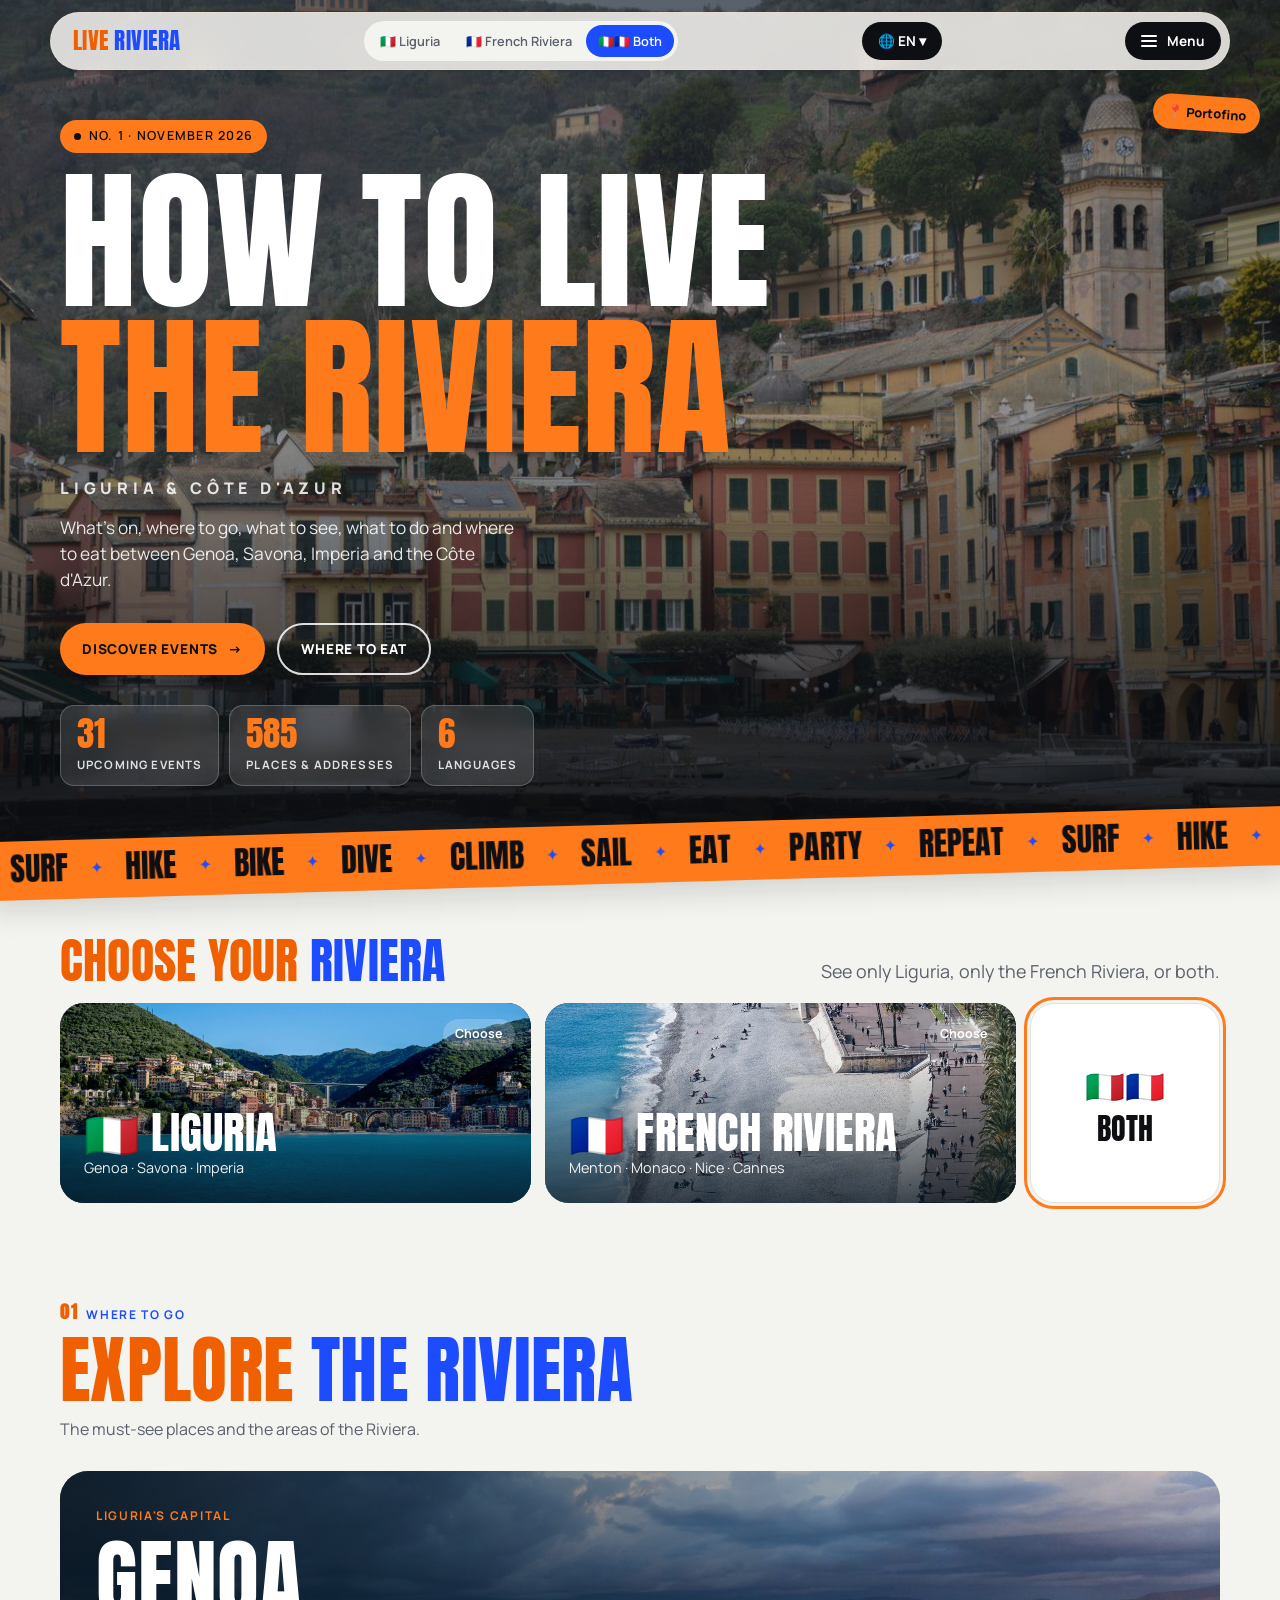
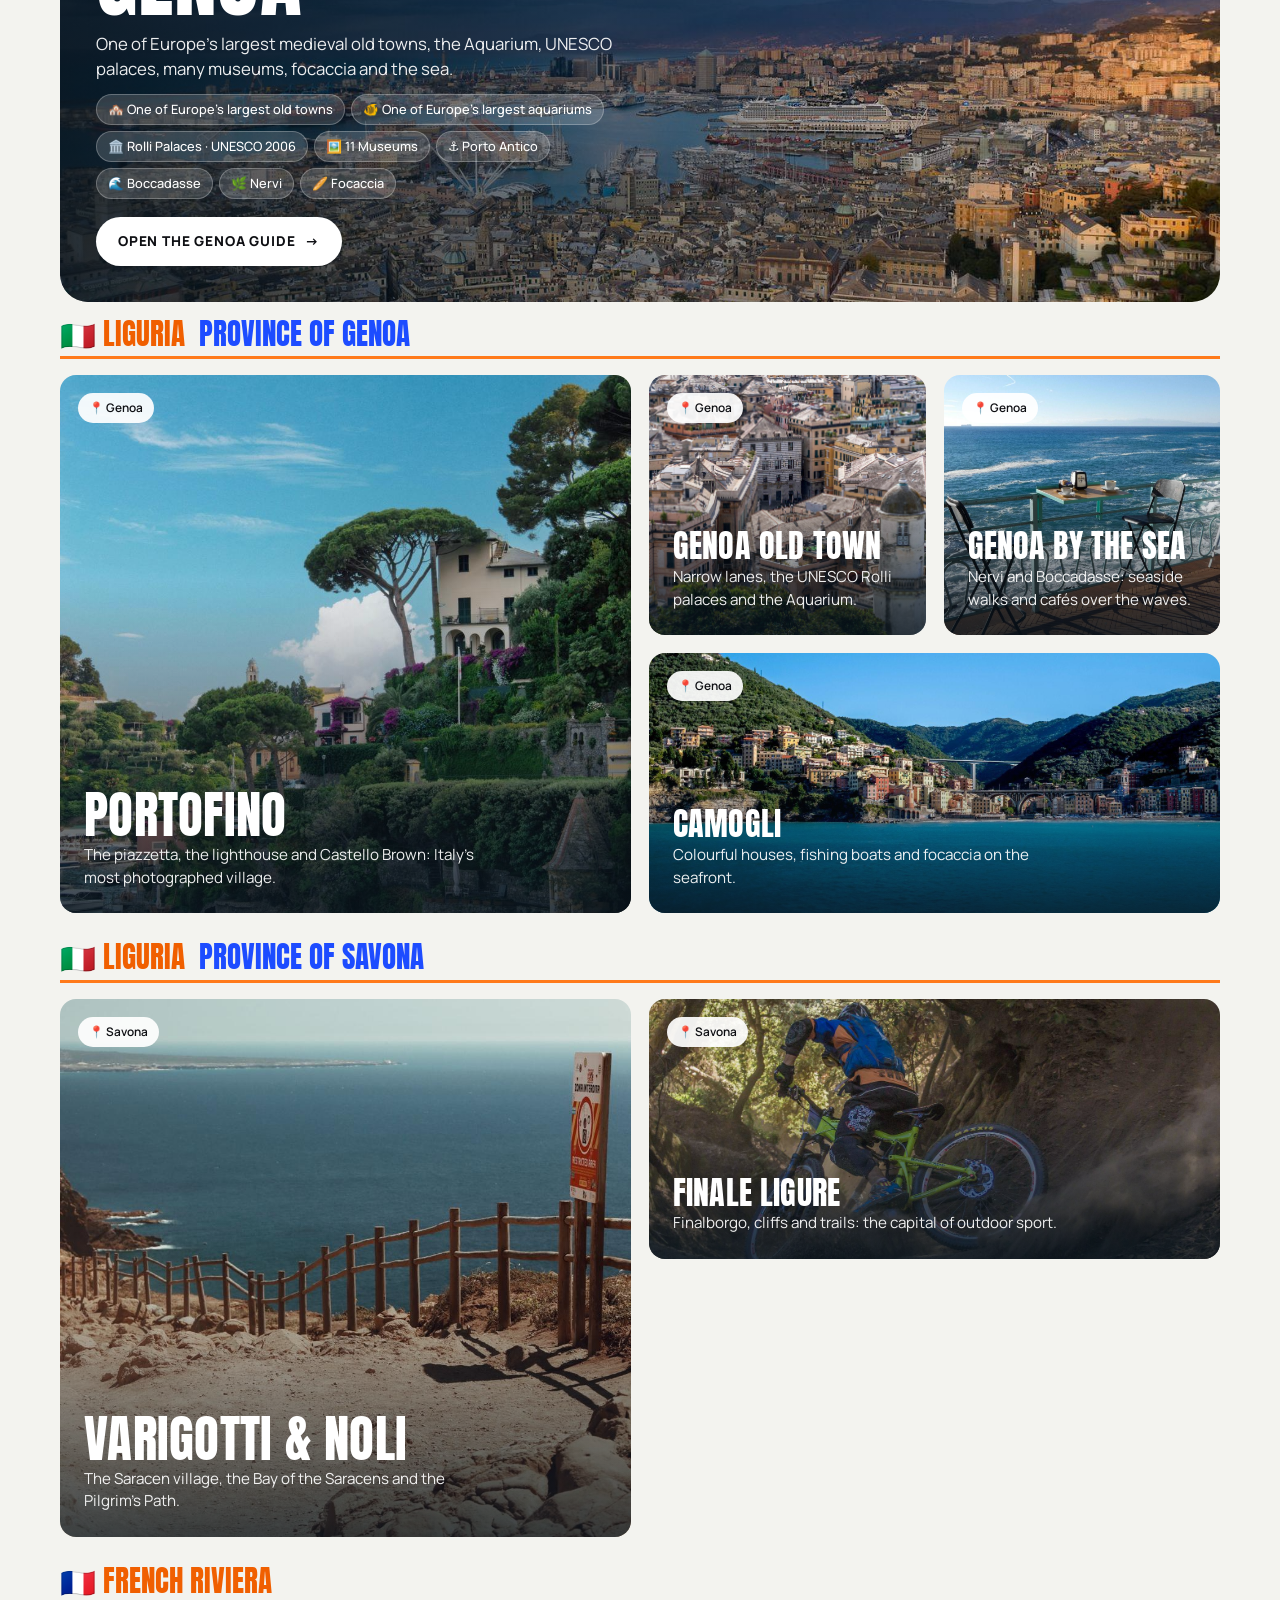
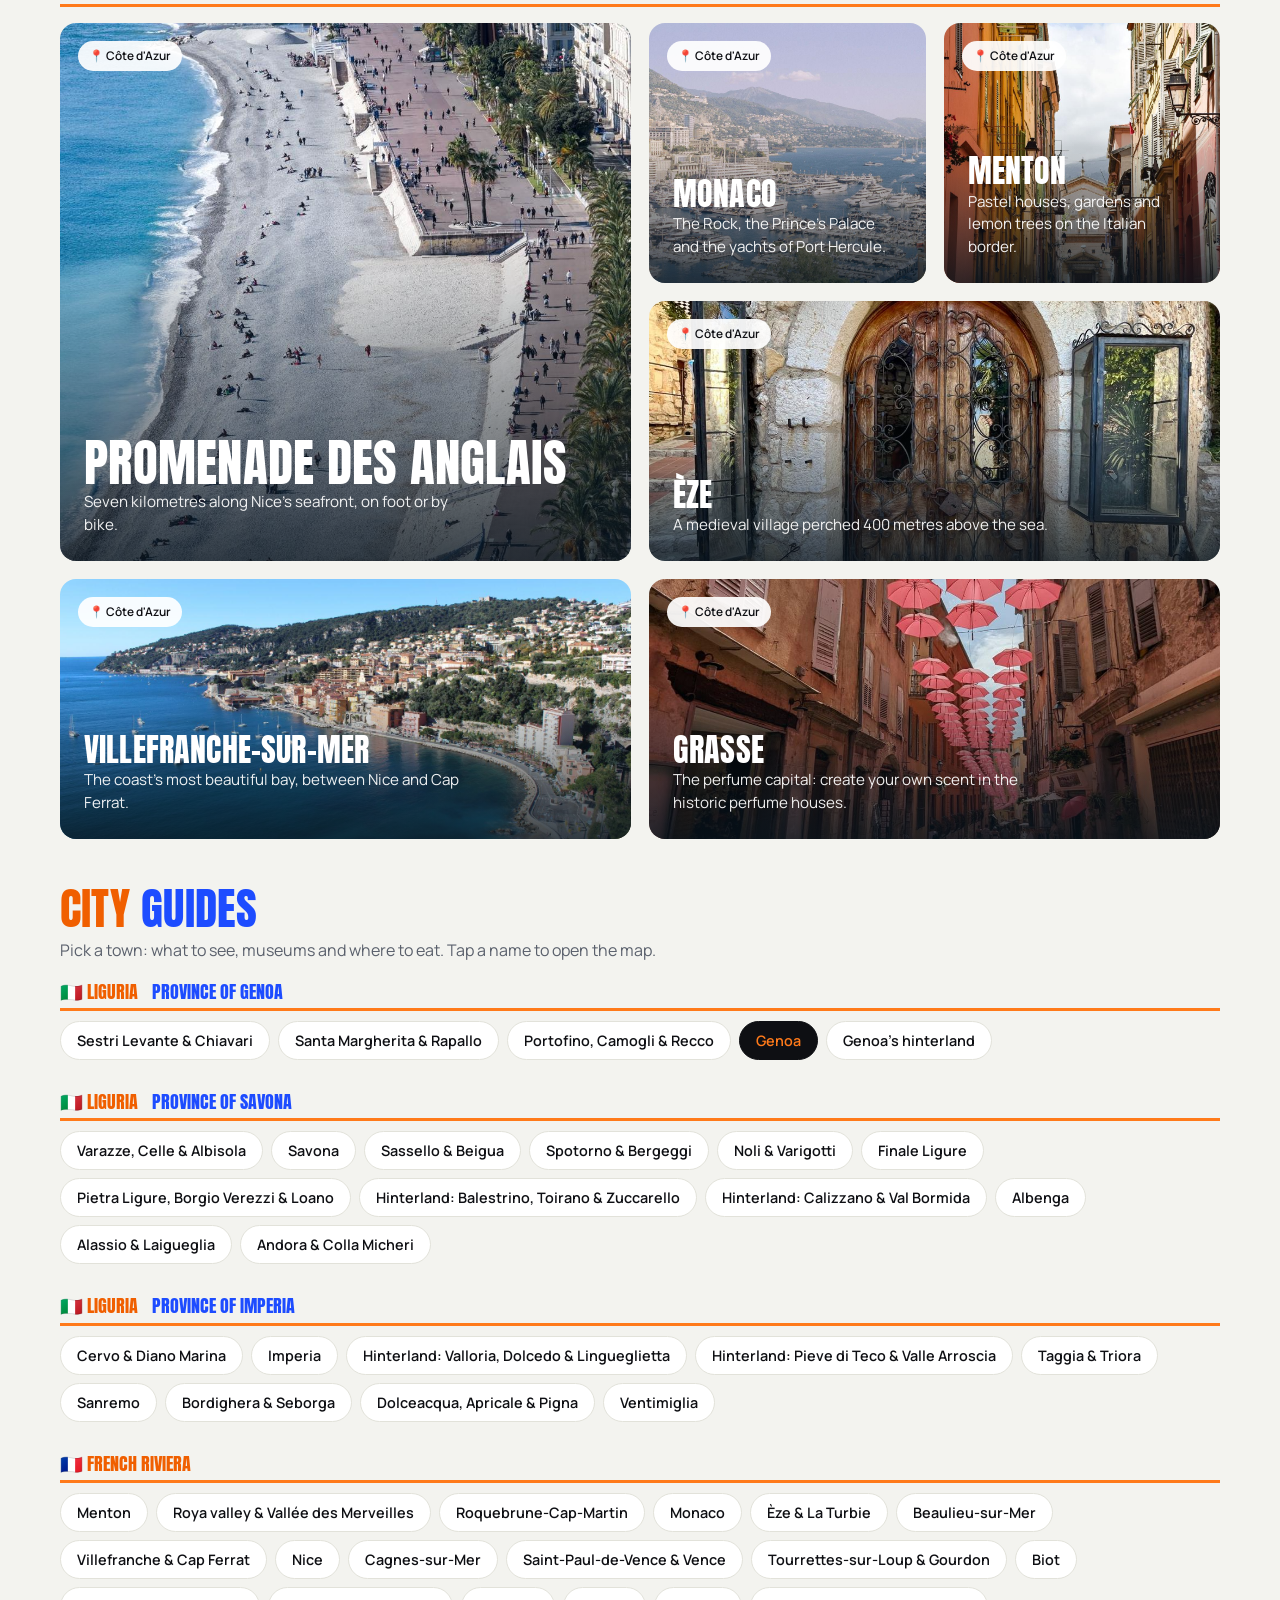
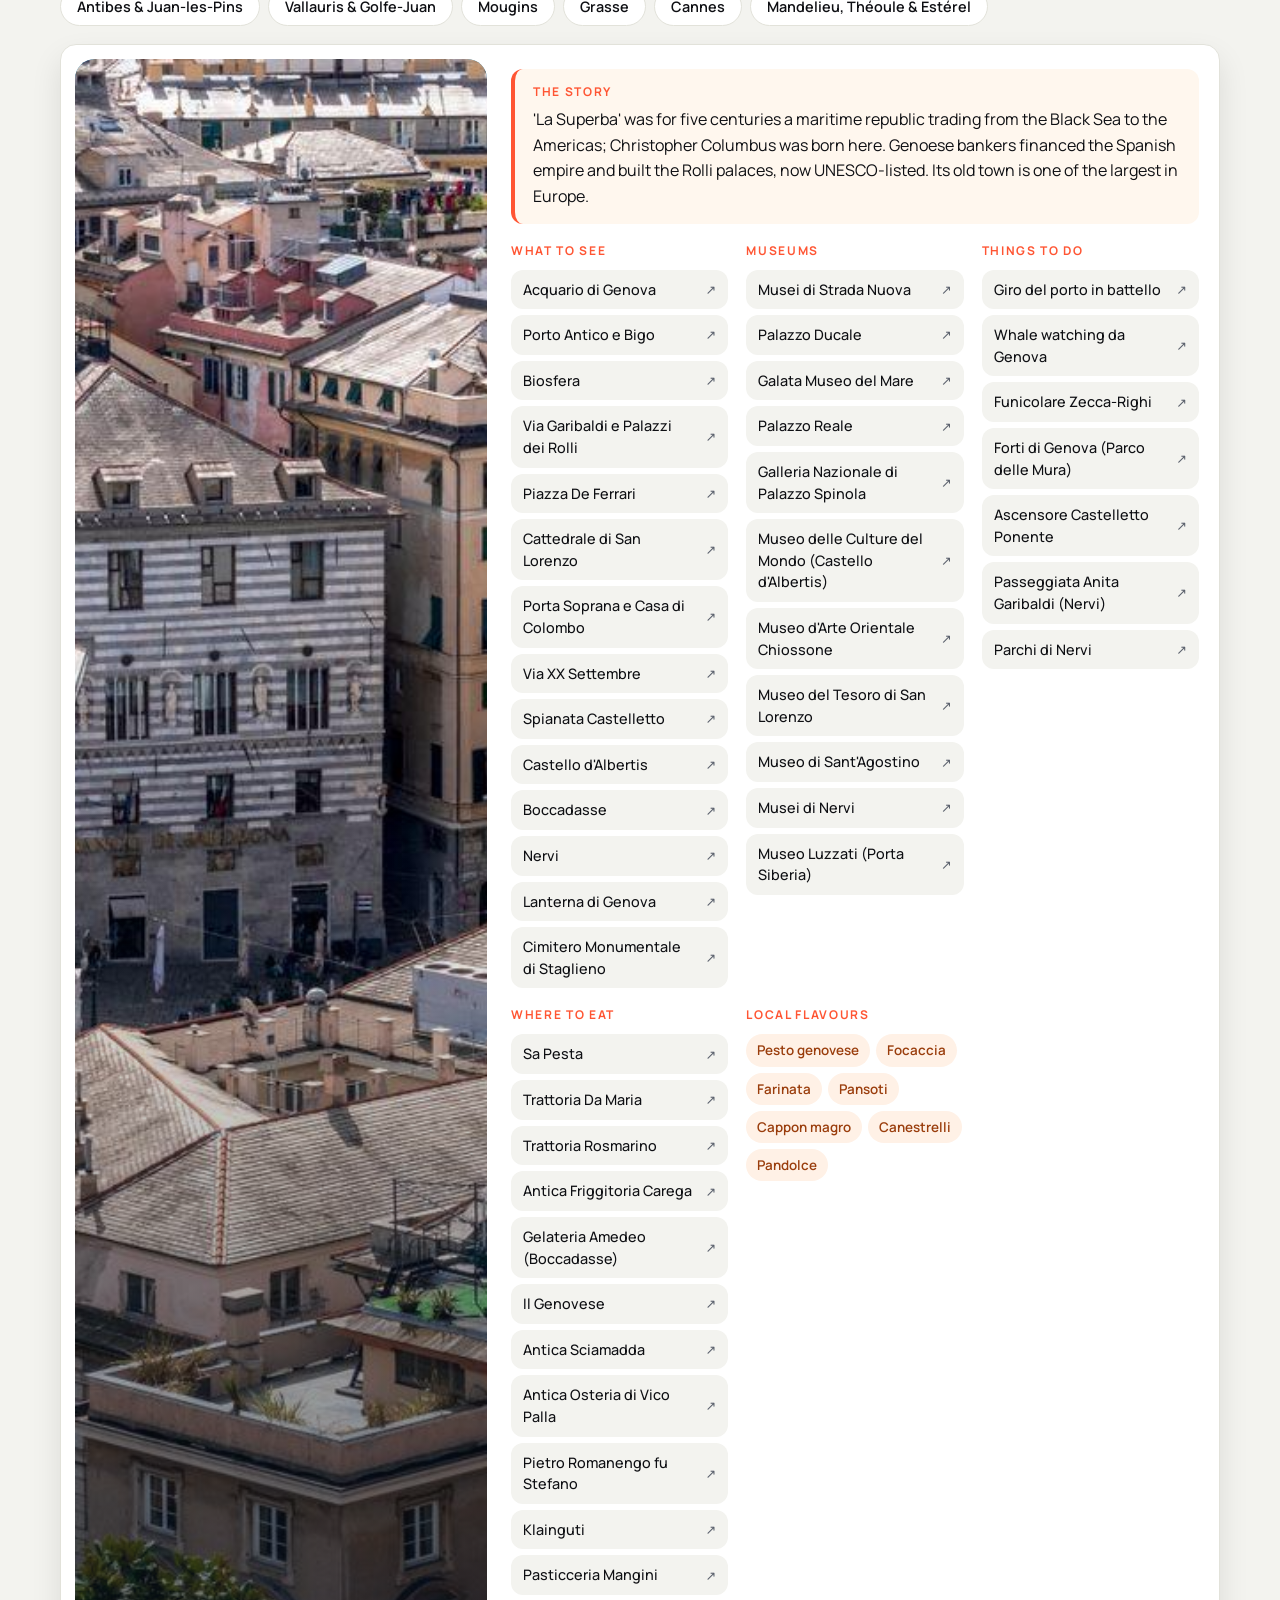
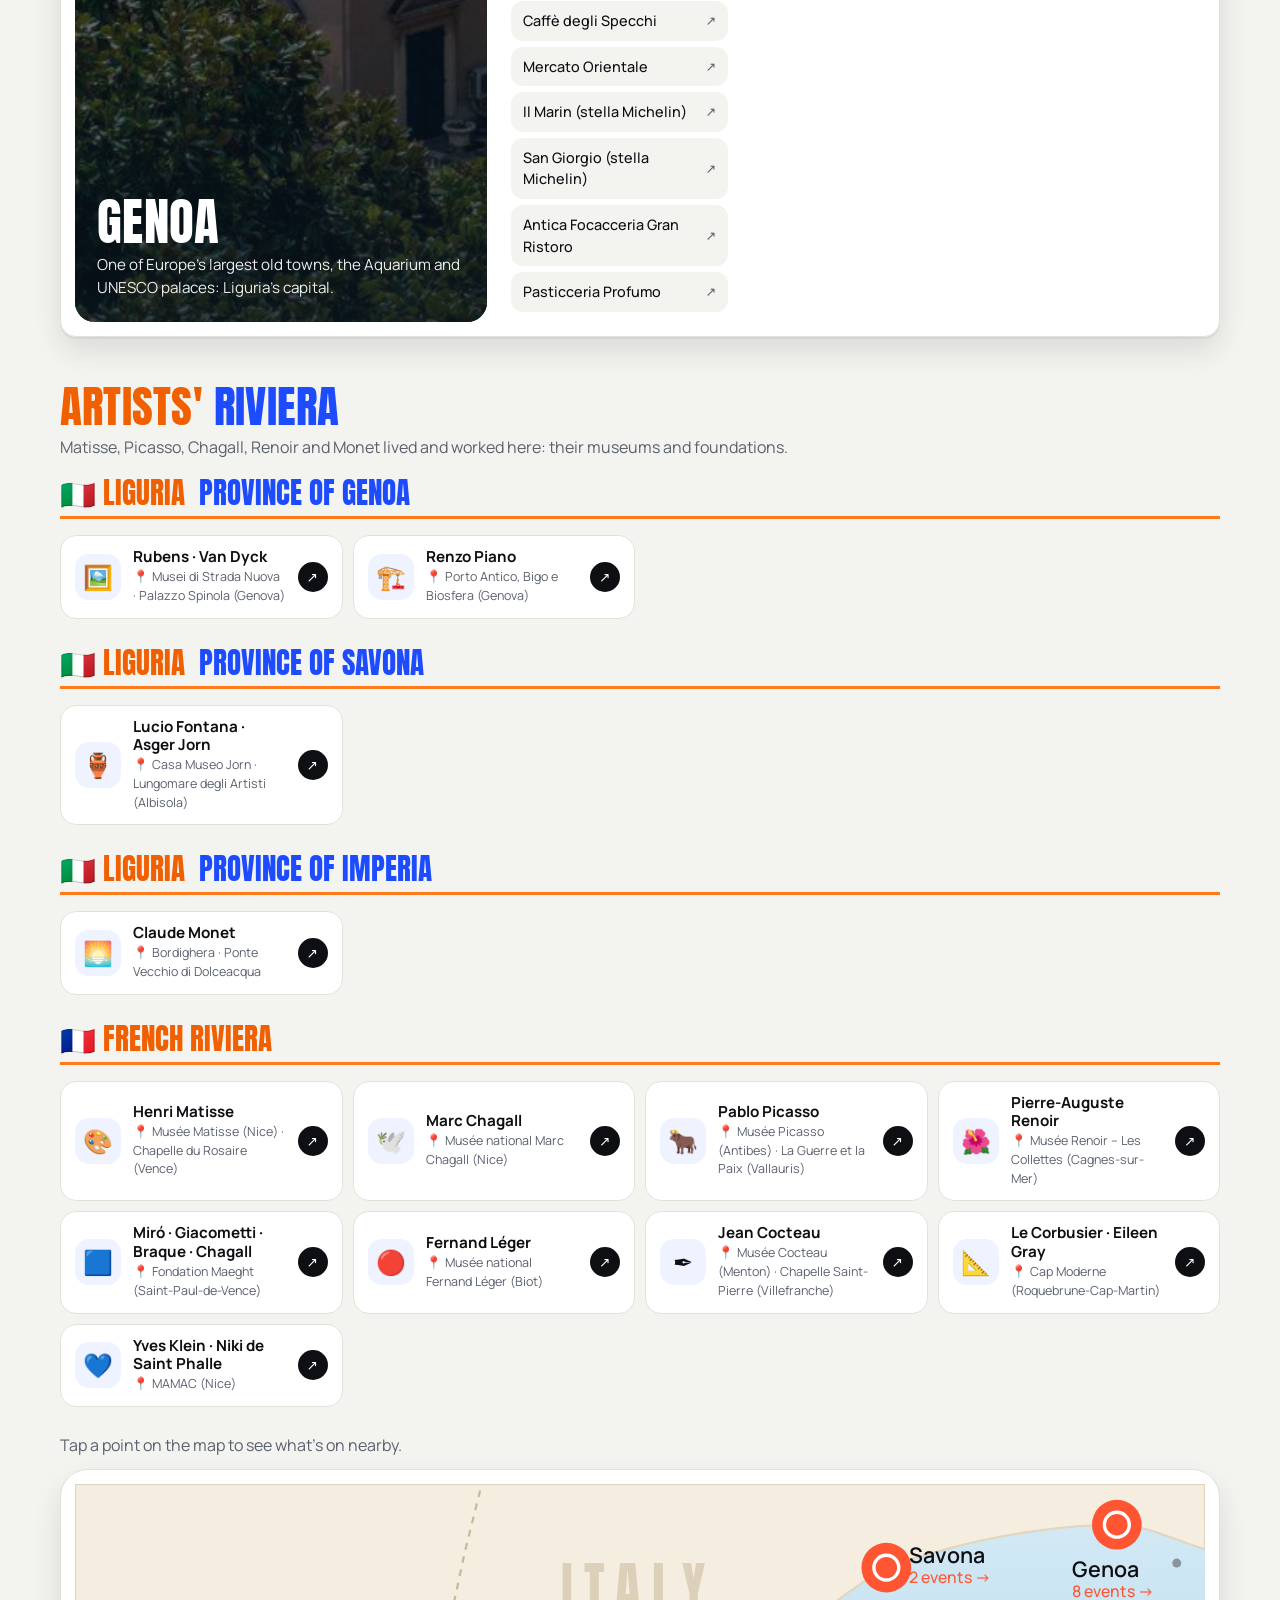
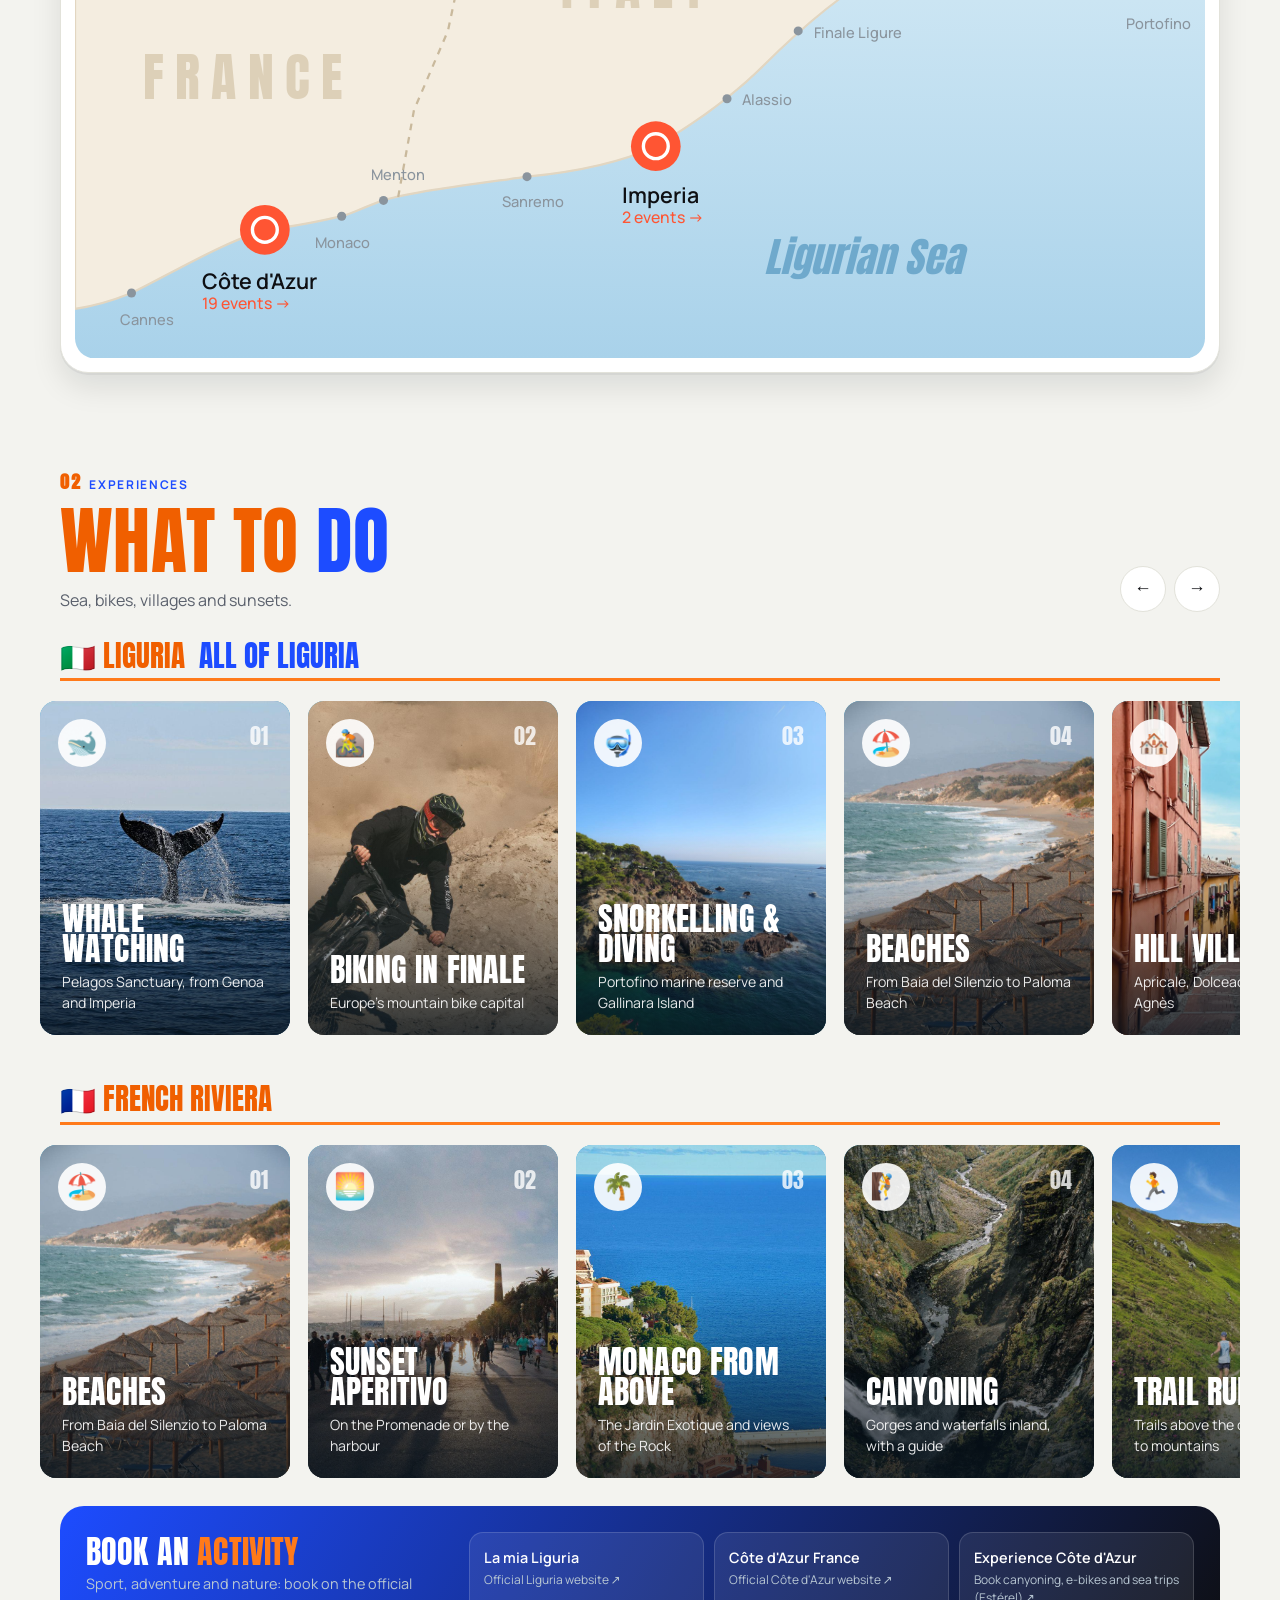
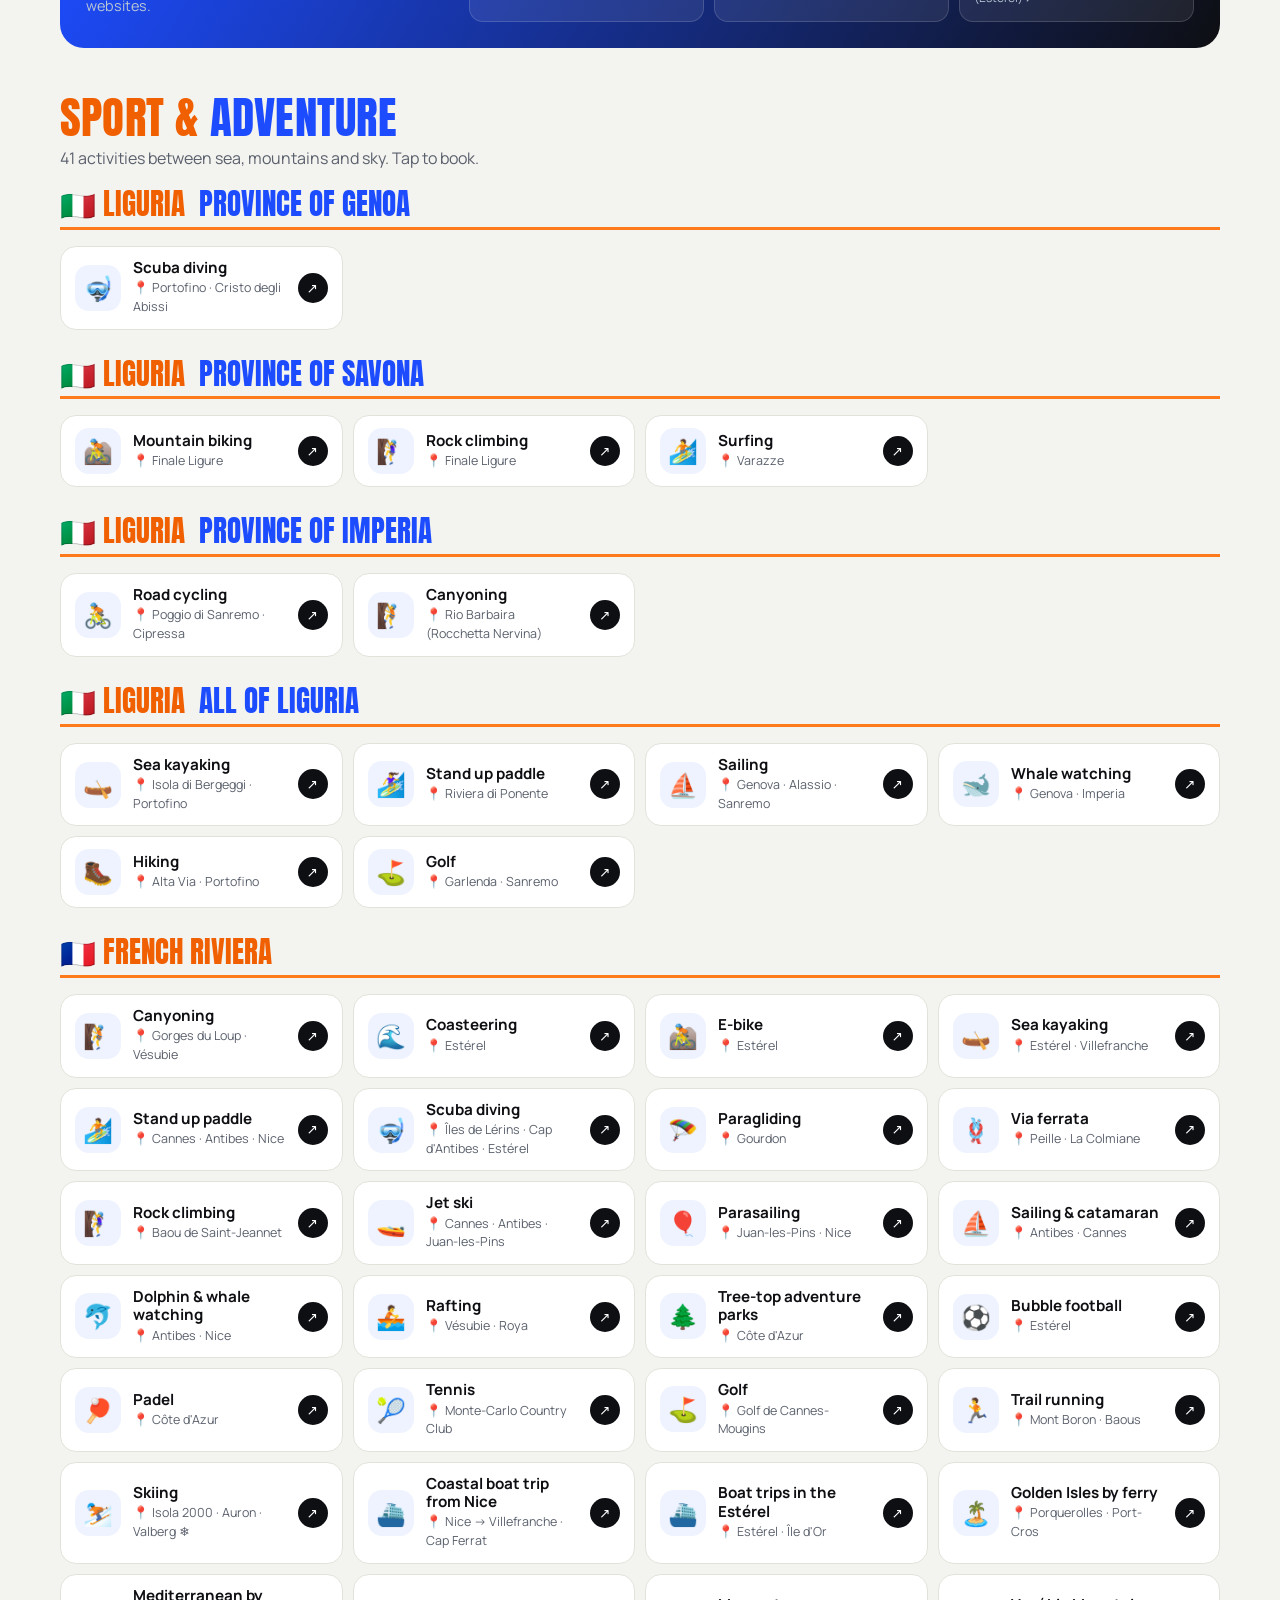
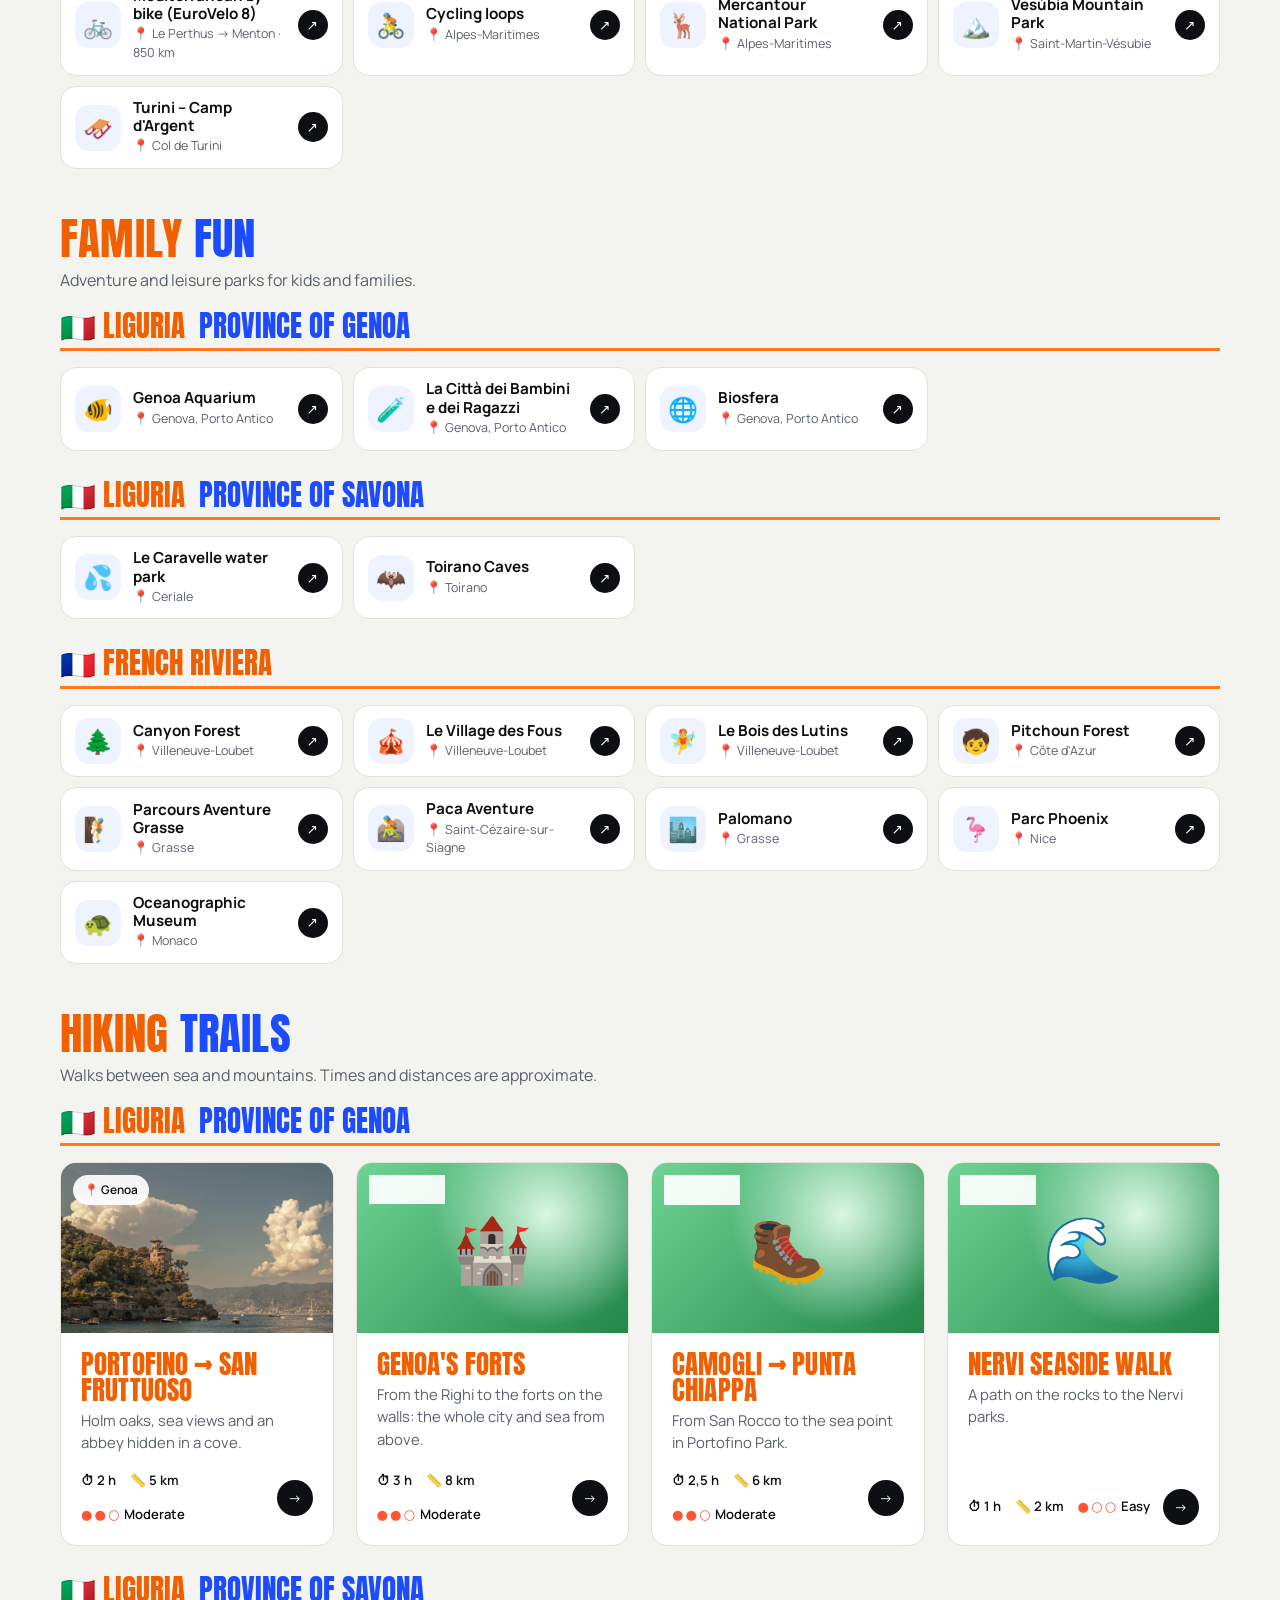
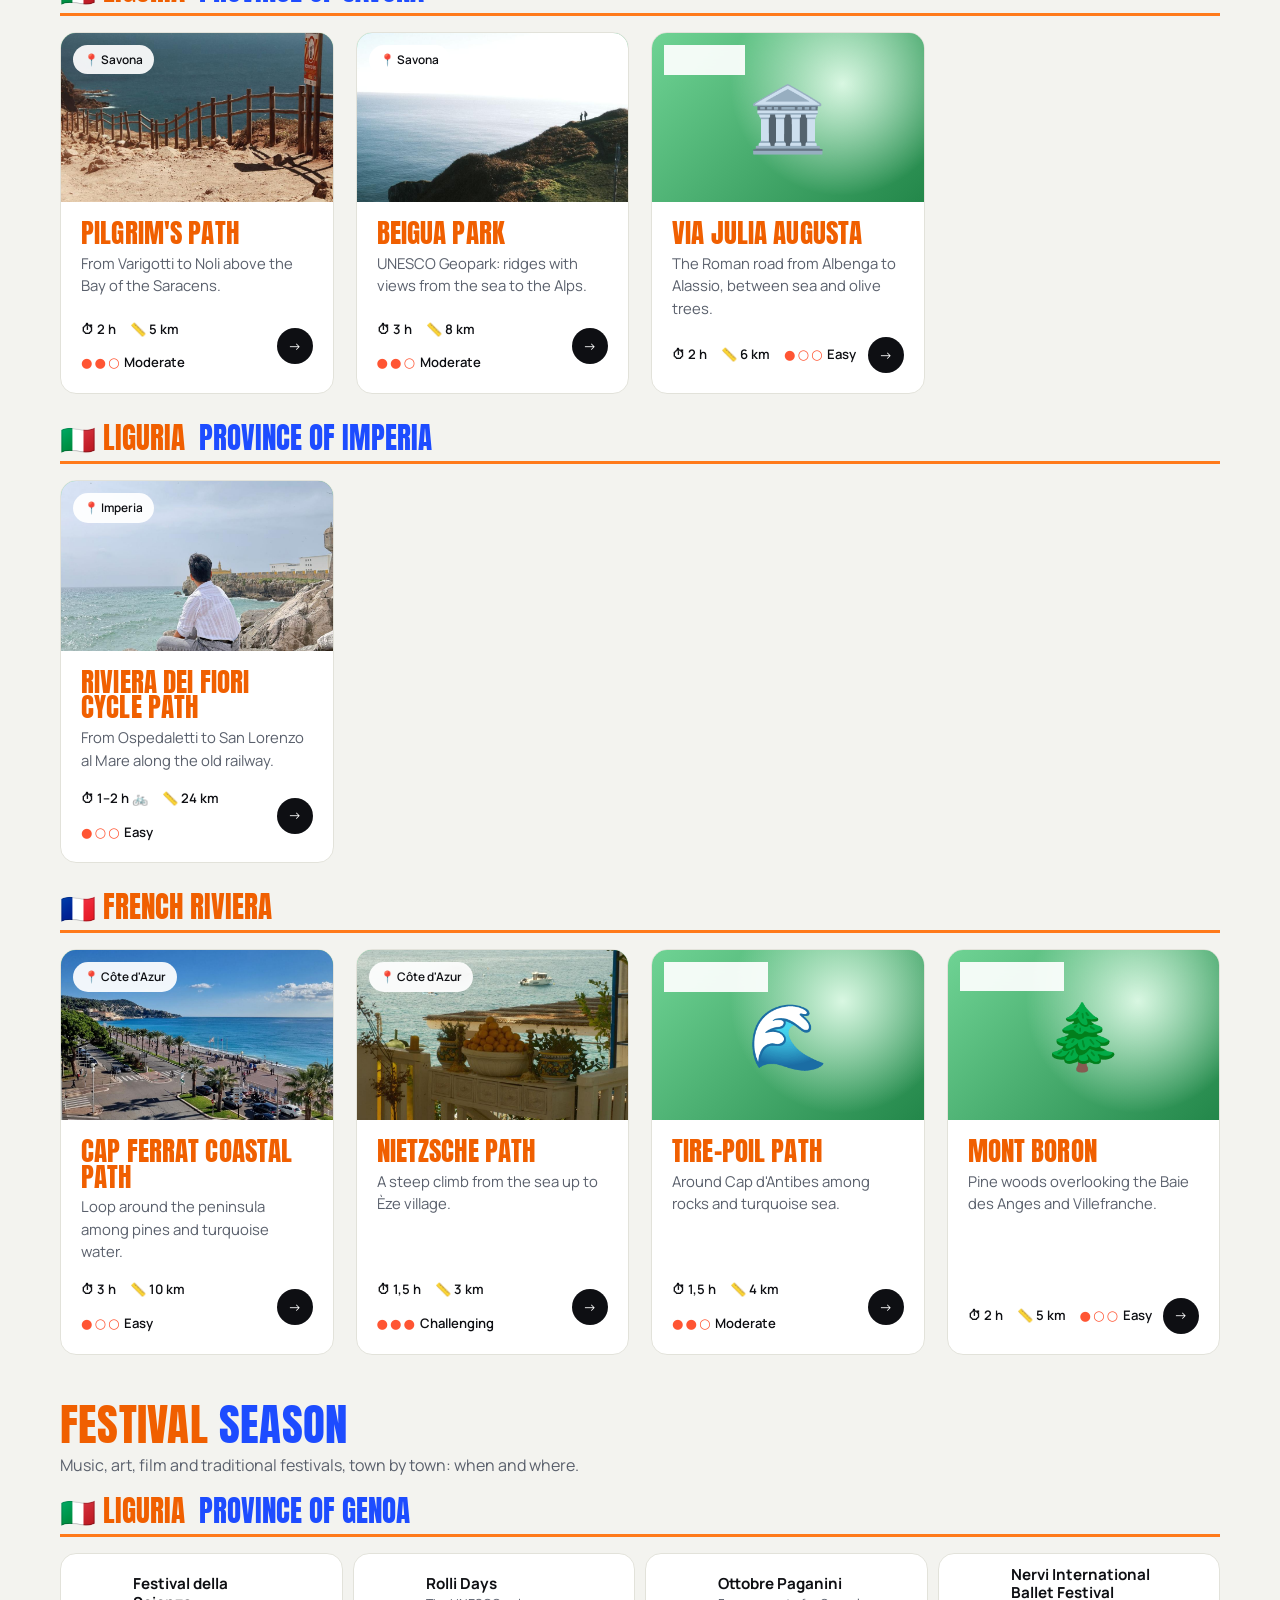
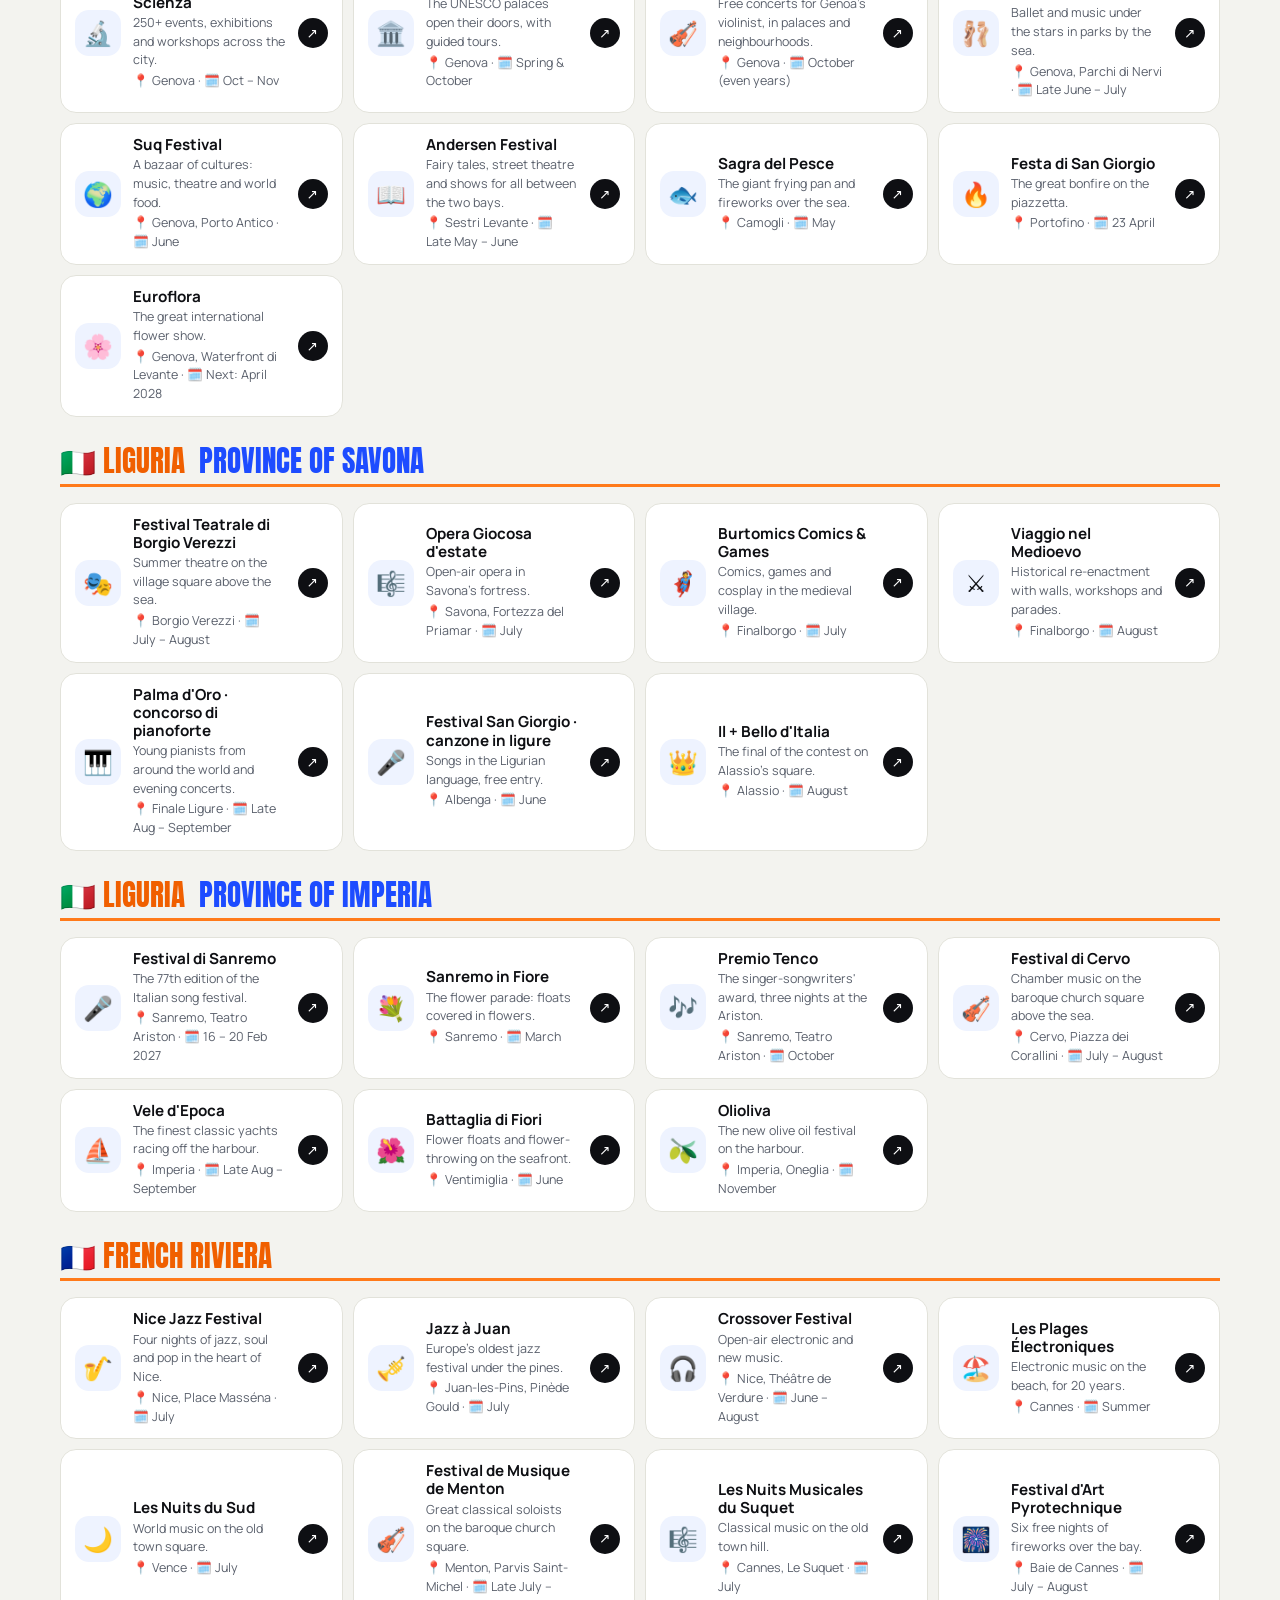
==== commit 9b098cd7: "Newsletter: history of every town; places open on Wikipedia (no hotel listings) Co-Authored-By: Clau" ====
--- a/index.html
+++ b/index.html
@@ -495,6 +495,9 @@
     .map { padding: 8px; overflow-x: auto; scrollbar-width: none; }
     .map svg { min-width: 760px; }
   }
+  .story-box { grid-column: 1 / -1; background: #fff7ee; border-left: 4px solid var(--coral, #ff6a00); padding: 14px 18px; border-radius: 12px; }
+  .story-box h4 { margin: 0 0 6px; }
+  .story-box p { margin: 0; line-height: 1.6; }
 </style>
 </head>
 <body>
@@ -1011,6 +1014,232 @@
    name: nome della città nelle varie lingue (se manca si usa "en")
    see / museums / eat: nomi propri, ognuno apre Google Maps; "where" aiuta la ricerca
    Per aggiungere un posto basta scriverne il nome nella lista giusta. */
+/* ---------- LA STORIA di ogni città (it, fr, en; le altre lingue usano l'inglese) ---------- */
+const STORY = {
+ "sestri": {
+  "it": "Borgo di pescatori sulla penisola dell'Isola, nel Medioevo fu conteso da Genova e dai Fieschi; qui Andersen soggiornò nel 1833 e la Baia delle Favole porta il suo ricordo. Chiavari, fondata da Genova nel 1178, è la città dei portici e delle sedie leggere 'Campanino'.",
+  "fr": "Village de pêcheurs sur la presqu'île, disputé au Moyen Âge entre Gênes et les Fieschi ; Andersen y séjourna en 1833 et la Baia delle Favole lui rend hommage. Chiavari, fondée par Gênes en 1178, est la ville des arcades et des chaises légères « Campanino ».",
+  "en": "A fishing village on its peninsula, fought over in the Middle Ages by Genoa and the Fieschi family; Andersen stayed here in 1833 and the Bay of Fables remembers him. Chiavari, founded by Genoa in 1178, is the town of arcades and of the light 'Campanino' chairs."
+ },
+ "santa": {
+  "it": "Santa Margherita nacque come borgo di pescatori di corallo; nell'Ottocento divenne una delle mete eleganti della Belle Époque. A Rapallo, nel 1920 e nel 1922, furono firmati due trattati che ridisegnarono l'Europa dopo la Grande Guerra.",
+  "fr": "Santa Margherita naquit comme village de pêcheurs de corail et devint au XIXe siècle une destination élégante de la Belle Époque. À Rapallo, en 1920 et 1922, furent signés deux traités qui redessinèrent l'Europe après la Grande Guerre.",
+  "en": "Santa Margherita began as a coral fishers' village and in the 1800s became one of the elegant Belle Époque resorts. In Rapallo, in 1920 and 1922, two treaties were signed that redrew Europe after the Great War."
+ },
+ "portofino": {
+  "it": "Il Portus Delphini dei Romani fu per secoli un piccolo porto di pescatori protetto dal Castello Brown, fortezza della Repubblica di Genova. Dagli anni Cinquanta divenne il borgo più fotografato d'Italia. Camogli era la 'città dei mille velieri', con una flotta più grande di quella di Amburgo nell'Ottocento.",
+  "fr": "Le Portus Delphini des Romains resta des siècles un petit port de pêcheurs protégé par le Castello Brown, forteresse de la République de Gênes. Dans les années 1950 il devint le village le plus photographié d'Italie. Camogli était la « ville des mille voiliers ».",
+  "en": "The Romans' Portus Delphini was for centuries a small fishing harbour guarded by Castello Brown, a fortress of the Republic of Genoa. From the 1950s it became Italy's most photographed village. Camogli was the 'town of a thousand sailing ships'."
+ },
+ "genova": {
+  "it": "La Superba fu per cinque secoli una repubblica marinara che commerciava dal Mar Nero alle Americhe; qui nacque Cristoforo Colombo. I banchieri genovesi finanziarono l'impero spagnolo e costruirono i Palazzi dei Rolli, oggi patrimonio UNESCO. Il centro storico è uno dei più grandi d'Europa.",
+  "fr": "« La Superbe » fut pendant cinq siècles une république maritime commerçant de la mer Noire aux Amériques ; Christophe Colomb y est né. Les banquiers génois financèrent l'empire espagnol et bâtirent les palais des Rolli, aujourd'hui inscrits à l'UNESCO. Son centre historique est l'un des plus grands d'Europe.",
+  "en": "'La Superba' was for five centuries a maritime republic trading from the Black Sea to the Americas; Christopher Columbus was born here. Genoese bankers financed the Spanish empire and built the Rolli palaces, now UNESCO-listed. Its old town is one of the largest in Europe."
+ },
+ "entroge": {
+  "it": "Le valli alle spalle di Genova erano la via del sale e delle merci verso la Pianura Padana; lungo i crinali corrono le antiche mulattiere e i forti costruiti per difendere la Repubblica. Campo Ligure è da secoli la capitale della filigrana d'argento.",
+  "fr": "Les vallées derrière Gênes étaient la route du sel et des marchandises vers la plaine du Pô ; sur les crêtes courent d'anciens chemins muletiers et les forts bâtis pour défendre la République. Campo Ligure est depuis des siècles la capitale du filigrane d'argent.",
+  "en": "The valleys behind Genoa were the salt and trade route to the Po plain; old mule tracks and the forts built to defend the Republic run along the ridges. Campo Ligure has been the capital of silver filigree for centuries."
+ },
+ "varazze": {
+  "it": "Varazze fu per secoli un grande cantiere navale in legno; Celle Ligure diede i natali a papa Sisto IV. Albisola è la capitale della ceramica dal Cinquecento, e nel Novecento vi lavorarono Lucio Fontana, Asger Jorn e i futuristi.",
+  "fr": "Varazze fut pendant des siècles un grand chantier naval en bois ; Celle Ligure vit naître le pape Sixte IV. Albisola est la capitale de la céramique depuis le XVIe siècle, où travaillèrent au XXe siècle Lucio Fontana, Asger Jorn et les futuristes.",
+  "en": "Varazze was a great wooden shipyard for centuries; Celle Ligure was the birthplace of Pope Sixtus IV. Albisola has been the capital of ceramics since the 1500s, and in the 1900s Lucio Fontana, Asger Jorn and the Futurists worked there."
+ },
+ "savona": {
+  "it": "Città rivale di Genova nel Medioevo, fu sconfitta nel 1528 e i genovesi interrarono il suo porto; la Fortezza del Priamar ne è il simbolo. Diede due papi, Sisto IV e Giulio II, quelli della Cappella Sistina, che qui fecero costruire la Cappella Sistina di Savona.",
+  "fr": "Rivale de Gênes au Moyen Âge, elle fut vaincue en 1528 et les Génois comblèrent son port ; la forteresse du Priamar en est le symbole. Elle donna deux papes, Sixte IV et Jules II, ceux de la chapelle Sixtine, qui firent bâtir ici la « Sixtine de Savone ».",
+  "en": "Genoa's rival in the Middle Ages, it was defeated in 1528 and the Genoese filled in its harbour; the Priamar fortress is its symbol. It gave the world two popes, Sixtus IV and Julius II, of Sistine Chapel fame, who built Savona's own Sistine Chapel."
+ },
+ "sassello": {
+  "it": "Borgo di montagna sulla via tra il mare e il Piemonte, vive da secoli di boschi e di dolci: gli amaretti morbidi di Sassello sono famosi dall'Ottocento. Il Beigua è un Geoparco UNESCO con rocce tra le più antiche della Liguria.",
+  "fr": "Village de montagne sur la route entre la mer et le Piémont, il vit depuis des siècles de ses forêts et de ses douceurs : les amaretti moelleux de Sassello sont célèbres depuis le XIXe siècle. Le Beigua est un géoparc UNESCO aux roches parmi les plus anciennes de Ligurie.",
+  "en": "A mountain village on the road from the sea to Piedmont, it has lived for centuries on its woods and sweets: Sassello's soft amaretti have been famous since the 1800s. The Beigua is a UNESCO Geopark with some of Liguria's oldest rocks."
+ },
+ "spotorno": {
+  "it": "Spotorno fu feudo dei vescovi di Savona; D. H. Lawrence vi scrisse negli anni Venti. Davanti a Bergeggi, l'isola ospitò un monastero medievale e oggi è il cuore di un'area marina protetta.",
+  "fr": "Spotorno fut un fief des évêques de Savone ; D. H. Lawrence y écrivit dans les années 1920. Face à Bergeggi, l'île abrita un monastère médiéval et forme aujourd'hui le cœur d'une aire marine protégée.",
+  "en": "Spotorno was a fief of the bishops of Savona; D. H. Lawrence wrote here in the 1920s. Off Bergeggi, the island once held a medieval monastery and is now the heart of a marine protected area."
+ },
+ "noli": {
+  "it": "Noli fu una piccola repubblica marinara indipendente dal 1192 al 1797, alleata di Genova; le sue torri medievali sono ancora in piedi. Dante la cita nel Purgatorio. Varigotti, borgo saraceno, conserva le case colorate sulla spiaggia.",
+  "fr": "Noli fut une petite république maritime indépendante de 1192 à 1797, alliée de Gênes ; ses tours médiévales sont toujours debout. Dante la cite dans le Purgatoire. Varigotti, village sarrasin, garde ses maisons colorées sur la plage.",
+  "en": "Noli was a tiny independent maritime republic from 1192 to 1797, allied with Genoa; its medieval towers still stand. Dante mentions it in Purgatory. Varigotti, a Saracen village, keeps its colourful houses on the beach."
+ },
+ "finale": {
+  "it": "Il Marchesato del Finale, dei Del Carretto, fu indipendente fino al 1598, poi spagnolo: Finalborgo, chiusa dalle mura, è tra i borghi più belli d'Italia. Le grotte dell'entroterra conservano tracce dell'uomo preistorico.",
+  "fr": "Le marquisat du Finale, des Del Carretto, resta indépendant jusqu'en 1598, puis devint espagnol : Finalborgo, ceint de remparts, est l'un des plus beaux villages d'Italie. Les grottes de l'arrière-pays gardent des traces de l'homme préhistorique.",
+  "en": "The Marquisate of Finale, ruled by the Del Carretto family, was independent until 1598, then Spanish: walled Finalborgo is one of Italy's most beautiful villages. Caves inland hold traces of prehistoric people."
+ },
+ "pietra": {
+  "it": "Pietra Ligure nacque attorno a un castello vescovile del Medioevo; Loano fu feudo dei Doria, che vi costruirono il loro palazzo. Borgio Verezzi è famosa per le grotte colorate e per il festival di teatro nella piazzetta sul mare.",
+  "fr": "Pietra Ligure naquit autour d'un château épiscopal médiéval ; Loano fut un fief des Doria, qui y bâtirent leur palais. Borgio Verezzi est célèbre pour ses grottes colorées et son festival de théâtre sur la place face à la mer.",
+  "en": "Pietra Ligure grew around a medieval bishop's castle; Loano was a fief of the Doria family, who built their palace there. Borgio Verezzi is famous for its colourful caves and its theatre festival on the square above the sea."
+ },
+ "balestrino": {
+  "it": "Balestrino fu abbandonato negli anni Cinquanta per una frana: il borgo fantasma sotto il castello dei Del Carretto è tra i più suggestivi della Liguria. A Toirano le grotte conservano impronte umane di 14.000 anni fa; Zuccarello fu feudo dei Del Carretto.",
+  "fr": "Balestrino fut abandonné dans les années 1950 à cause d'un glissement de terrain : le village fantôme sous le château des Del Carretto est l'un des plus saisissants de Ligurie. À Toirano, les grottes conservent des empreintes humaines vieilles de 14 000 ans.",
+  "en": "Balestrino was abandoned in the 1950s after a landslide: the ghost village below the Del Carretto castle is one of Liguria's most striking. In Toirano, the caves hold human footprints 14,000 years old; Zuccarello was a Del Carretto fief."
+ },
+ "valbormida": {
+  "it": "Terra di confine tra Liguria e Piemonte, la Val Bormida fu teatro delle prime vittorie di Napoleone nel 1796. Calizzano è il paese dei funghi e delle castagne, circondato da faggete secolari.",
+  "fr": "Terre de frontière entre Ligurie et Piémont, la Val Bormida fut le théâtre des premières victoires de Napoléon en 1796. Calizzano est le village des champignons et des châtaignes, entouré de hêtraies séculaires.",
+  "en": "A borderland between Liguria and Piedmont, the Bormida valley saw Napoleon's first victories in 1796. Calizzano is the village of mushrooms and chestnuts, surrounded by ancient beech woods."
+ },
+ "albenga": {
+  "it": "Albingaunum fu una città romana importante; il centro medievale, con le sue torri rosse e il battistero del V secolo, è uno dei meglio conservati della Liguria. Al largo, una nave romana carica di anfore fu scoperta nel 1950.",
+  "fr": "Albingaunum fut une importante cité romaine ; le centre médiéval, avec ses tours rouges et son baptistère du Ve siècle, est l'un des mieux conservés de Ligurie. Au large, une épave romaine chargée d'amphores fut découverte en 1950.",
+  "en": "Albingaunum was an important Roman city; the medieval centre, with its red towers and 5th-century baptistery, is one of Liguria's best preserved. Offshore, a Roman ship laden with amphorae was found in 1950."
+ },
+ "alassio": {
+  "it": "Borgo di pescatori che a fine Ottocento divenne la riviera preferita dagli inglesi, con ville, giardini e la biblioteca inglese. Dal 1951 il Muretto raccoglie le piastrelle firmate da artisti e celebrità; Laigueglia conserva le torri contro i pirati saraceni.",
+  "fr": "Village de pêcheurs devenu à la fin du XIXe siècle la riviera préférée des Anglais, avec villas, jardins et bibliothèque anglaise. Depuis 1951, le Muretto réunit les carreaux signés par artistes et célébrités ; Laigueglia garde ses tours contre les pirates sarrasins.",
+  "en": "A fishing village that in the late 1800s became the English community's favourite riviera, with villas, gardens and an English library. Since 1951 the Muretto has collected tiles signed by artists and celebrities; Laigueglia keeps its towers against Saracen pirates."
+ },
+ "andora": {
+  "it": "Il castello di Andora, del XII secolo, dominava la valle con la chiesa romanica dei Santi Giacomo e Filippo. Colla Micheri è il minuscolo borgo dove visse l'esploratore Thor Heyerdahl, quello del Kon-Tiki.",
+  "fr": "Le château d'Andora, du XIIe siècle, dominait la vallée avec l'église romane des Saints-Jacques-et-Philippe. Colla Micheri est le minuscule village où vécut l'explorateur Thor Heyerdahl, celui du Kon-Tiki.",
+  "en": "Andora's 12th-century castle overlooked the valley with the Romanesque church of Saints James and Philip. Colla Micheri is the tiny village where the explorer Thor Heyerdahl, of Kon-Tiki fame, lived."
+ },
+ "cervo": {
+  "it": "Cervo è un borgo medievale arroccato sul mare, dominato dalla chiesa barocca dei Corallini, costruita con i proventi della pesca del corallo. Diano Marina fu ricostruita dopo il terremoto del 1887.",
+  "fr": "Cervo est un village médiéval perché sur la mer, dominé par l'église baroque des Corallini, bâtie grâce à la pêche au corail. Diano Marina fut reconstruite après le tremblement de terre de 1887.",
+  "en": "Cervo is a medieval village perched over the sea, crowned by the baroque church of the Corallini, built with money from coral fishing. Diano Marina was rebuilt after the 1887 earthquake."
+ },
+ "imperia": {
+  "it": "Imperia nacque nel 1923 unendo Porto Maurizio e Oneglia, due città rivali: la prima fu genovese, la seconda dei Savoia. Oneglia è la patria dell'olio taggiasco e di Andrea Doria, l'ammiraglio della Repubblica.",
+  "fr": "Imperia naquit en 1923 de l'union de Porto Maurizio et d'Oneglia, deux villes rivales : la première était génoise, la seconde savoyarde. Oneglia est la patrie de l'huile taggiasca et d'Andrea Doria, l'amiral de la République.",
+  "en": "Imperia was born in 1923 by joining Porto Maurizio and Oneglia, two rival towns: one Genoese, the other ruled by the House of Savoy. Oneglia is the home of Taggiasca olive oil and of Andrea Doria, admiral of the Republic."
+ },
+ "entroim": {
+  "it": "Le valli dietro Imperia sono la terra degli ulivi a terrazze e dei borghi di pietra. Valloria è il 'paese delle porte dipinte', Dolcedo conserva i ponti medievali dei Cavalieri di Malta, Lingueglietta ha una chiesa fortificata contro i pirati.",
+  "fr": "Les vallées derrière Imperia sont la terre des oliviers en terrasses et des villages de pierre. Valloria est le « village des portes peintes », Dolcedo garde ses ponts médiévaux, Lingueglietta une église fortifiée contre les pirates.",
+  "en": "The valleys behind Imperia are the land of terraced olive groves and stone villages. Valloria is the 'village of painted doors', Dolcedo keeps its medieval bridges, and Lingueglietta has a church fortified against pirates."
+ },
+ "arroscia": {
+  "it": "Pieve di Teco era un centro di commerci sulla via del sale verso il Piemonte: lo dicono i suoi portici medievali, ancora pieni di botteghe. La Valle Arroscia è la terra dell'Ormeasco, il vino rosso di montagna.",
+  "fr": "Pieve di Teco était un centre de commerce sur la route du sel vers le Piémont, comme le montrent ses arcades médiévales encore pleines de boutiques. La Valle Arroscia est la terre de l'Ormeasco, le vin rouge de montagne.",
+  "en": "Pieve di Teco was a trading town on the salt road to Piedmont, as its medieval arcades, still full of shops, show. The Arroscia valley is the land of Ormeasco, the mountain red wine."
+ },
+ "taggia": {
+  "it": "Taggia diede il nome all'oliva taggiasca, portata secondo la tradizione dai monaci benedettini; il ponte romanico a sedici arcate è il suo simbolo. Triora è il 'paese delle streghe', per i processi del 1587.",
+  "fr": "Taggia a donné son nom à l'olive taggiasca, apportée selon la tradition par les moines bénédictins ; le pont roman à seize arches est son symbole. Triora est le « village des sorcières », à cause des procès de 1587.",
+  "en": "Taggia gave its name to the Taggiasca olive, brought, tradition says, by Benedictine monks; its 16-arch Romanesque bridge is its symbol. Triora is the 'witches' village', after the trials of 1587."
+ },
+ "sanremo": {
+  "it": "Nell'Ottocento Sanremo divenne la riviera d'inverno di zar, imperatrici e scrittori: qui soggiornarono l'imperatrice Maria Aleksandrovna e Alfred Nobel, che vi morì nel 1896. Il Casinò aprì nel 1905, il Festival della canzone nacque nel 1951.",
+  "fr": "Au XIXe siècle, Sanremo devint la riviera d'hiver des tsars, des impératrices et des écrivains : l'impératrice Maria Alexandrovna et Alfred Nobel, qui y mourut en 1896, y séjournèrent. Le Casino ouvrit en 1905, le Festival de la chanson naquit en 1951.",
+  "en": "In the 1800s Sanremo became the winter riviera of tsars, empresses and writers: Empress Maria Alexandrovna stayed here, and Alfred Nobel died here in 1896. The Casino opened in 1905 and the song festival began in 1951."
+ },
+ "bordighera": {
+  "it": "Bordighera fu scoperta dagli inglesi nell'Ottocento e Claude Monet vi dipinse nel 1884 le sue palme. Ha il privilegio di fornire le palme al Vaticano per la Domenica delle Palme. Seborga, sulle colline, si proclama ancora 'principato'.",
+  "fr": "Bordighera fut découverte par les Anglais au XIXe siècle et Claude Monet y peignit ses palmiers en 1884. Elle a le privilège de fournir les palmes du Vatican pour le dimanche des Rameaux. Seborga, sur les collines, se proclame toujours « principauté ».",
+  "en": "Bordighera was discovered by the English in the 1800s, and Claude Monet painted its palms here in 1884. It has the privilege of supplying the Vatican's palms for Palm Sunday. Seborga, in the hills, still calls itself a 'principality'."
+ },
+ "dolceacqua": {
+  "it": "Dolceacqua, con il ponte a schiena d'asino dipinto da Monet e il castello dei Doria, è la patria del Rossese. Apricale e Pigna sono borghi medievali arroccati, tra i più belli d'Italia.",
+  "fr": "Dolceacqua, avec son pont en dos d'âne peint par Monet et le château des Doria, est la patrie du Rossese. Apricale et Pigna sont des villages médiévaux perchés, parmi les plus beaux d'Italie.",
+  "en": "Dolceacqua, with its humpback bridge painted by Monet and the Doria castle, is the home of Rossese wine. Apricale and Pigna are perched medieval villages, among the most beautiful in Italy."
+ },
+ "ventimiglia": {
+  "it": "Albintimilium era una città romana: ne restano il teatro e le terme. La città alta medievale domina la foce del Roia; ai Balzi Rossi, al confine, sono state trovate sepolture preistoriche di 25.000 anni fa.",
+  "fr": "Albintimilium était une cité romaine dont subsistent le théâtre et les thermes. La ville haute médiévale domine l'embouchure de la Roya ; aux Balzi Rossi, à la frontière, ont été trouvées des sépultures préhistoriques vieilles de 25 000 ans.",
+  "en": "Albintimilium was a Roman city: its theatre and baths survive. The medieval upper town overlooks the mouth of the Roia; at the Balzi Rossi, on the border, prehistoric burials 25,000 years old were found."
+ },
+ "menton": {
+  "it": "Mentone appartenne ai Grimaldi di Monaco fino al 1848 e divenne francese nel 1861. Nell'Ottocento il suo clima mite attirò gli inglesi d'inverno; Jean Cocteau vi lasciò il suo museo e la Sala dei Matrimoni.",
+  "fr": "Menton appartint aux Grimaldi de Monaco jusqu'en 1848 et devint française en 1861. Au XIXe siècle son climat doux attira les Anglais l'hiver ; Jean Cocteau y laissa son musée et la Salle des mariages.",
+  "en": "Menton belonged to the Grimaldis of Monaco until 1848 and became French in 1861. In the 1800s its mild climate drew the English in winter; Jean Cocteau left his museum and the Wedding Hall here."
+ },
+ "roya": {
+  "it": "La valle della Roya fu italiana fino al 1947: Tenda e Briga divennero francesi solo allora. Nella Vallée des Merveilles, ai piedi del Monte Bego, ci sono 40.000 incisioni rupestri dell'età del bronzo.",
+  "fr": "La vallée de la Roya fut italienne jusqu'en 1947 : Tende et La Brigue ne devinrent françaises qu'alors. Dans la Vallée des Merveilles, au pied du mont Bego, se trouvent 40 000 gravures rupestres de l'âge du bronze.",
+  "en": "The Roya valley was Italian until 1947: Tende and La Brigue only became French then. In the Vallée des Merveilles, below Mont Bego, there are 40,000 Bronze Age rock engravings."
+ },
+ "roquebrune": {
+  "it": "Il castello di Roquebrune, del X secolo, è il più antico castello feudale di Francia. Sul Cap-Martin soggiornarono l'imperatrice Sissi e Churchill; qui Le Corbusier costruì il suo Cabanon e vi morì nel 1965.",
+  "fr": "Le château de Roquebrune, du Xe siècle, est le plus ancien château féodal de France. Au Cap-Martin séjournèrent l'impératrice Sissi et Churchill ; Le Corbusier y construisit son Cabanon et y mourut en 1965.",
+  "en": "Roquebrune's 10th-century castle is the oldest feudal castle in France. Empress Sissi and Churchill stayed on Cap-Martin, where Le Corbusier built his Cabanon and died in 1965."
+ },
+ "monaco": {
+  "it": "Nel 1297 Francesco Grimaldi, travestito da monaco, conquistò la rocca: da allora la famiglia regna sul Principato. Nel 1863 il principe Carlo III aprì il Casinò, che diede il nome a Monte-Carlo; nel 1956 Ranieri III sposò Grace Kelly.",
+  "fr": "En 1297, François Grimaldi, déguisé en moine, prit le Rocher : depuis, la famille règne sur la Principauté. En 1863 le prince Charles III ouvrit le Casino, qui donna son nom à Monte-Carlo ; en 1956 Rainier III épousa Grace Kelly.",
+  "en": "In 1297 Francesco Grimaldi, disguised as a monk, seized the Rock: the family has ruled the Principality ever since. In 1863 Prince Charles III opened the Casino, which gave Monte-Carlo its name; in 1956 Rainier III married Grace Kelly."
+ },
+ "eze": {
+  "it": "Èze è un nido d'aquila medievale a 427 metri sul mare, dove Nietzsche ideò parte di 'Così parlò Zarathustra'. A La Turbie il Trofeo di Augusto, del 6 a.C., celebra la conquista romana delle Alpi.",
+  "fr": "Èze est un nid d'aigle médiéval à 427 mètres au-dessus de la mer, où Nietzsche conçut une partie d'« Ainsi parlait Zarathoustra ». À La Turbie, le Trophée d'Auguste (6 av. J.-C.) célèbre la conquête romaine des Alpes.",
+  "en": "Èze is a medieval eagle's nest 427 metres above the sea, where Nietzsche conceived part of 'Thus Spoke Zarathustra'. At La Turbie, the Trophy of Augustus (6 BC) celebrates the Roman conquest of the Alps."
+ },
+ "beaulieu": {
+  "it": "Beaulieu fu una delle mete più eleganti della Belle Époque, frequentata da re e principi. Qui l'archeologo Théodore Reinach fece costruire Villa Kérylos, copia fedele di una casa dell'antica Grecia.",
+  "fr": "Beaulieu fut l'une des destinations les plus élégantes de la Belle Époque, fréquentée par rois et princes. L'archéologue Théodore Reinach y fit construire la Villa Kérylos, copie fidèle d'une maison de la Grèce antique.",
+  "en": "Beaulieu was one of the Belle Époque's most elegant resorts, visited by kings and princes. The archaeologist Théodore Reinach built Villa Kérylos here, a faithful copy of an ancient Greek house."
+ },
+ "villefranche": {
+  "it": "Villefranche fu fondata nel 1295 da Carlo II d'Angiò come porto franco; la sua rada profonda accolse per secoli flotte da guerra. Sul Cap Ferrat la baronessa Béatrice Ephrussi de Rothschild costruì la sua villa rosa.",
+  "fr": "Villefranche fut fondée en 1295 par Charles II d'Anjou comme port franc ; sa rade profonde accueillit des flottes de guerre pendant des siècles. Au Cap Ferrat, la baronne Béatrice Ephrussi de Rothschild bâtit sa villa rose.",
+  "en": "Villefranche was founded in 1295 by Charles II of Anjou as a free port; its deep bay sheltered war fleets for centuries. On Cap Ferrat, Baroness Béatrice Ephrussi de Rothschild built her pink villa."
+ },
+ "nice": {
+  "it": "Nizza fu fondata dai greci di Marsiglia, fu romana a Cimiez e poi per quasi cinque secoli dei Savoia: divenne francese solo nel 1860. Qui nacque Garibaldi. La Promenade des Anglais deve il nome agli inglesi che la finanziarono nel 1820.",
+  "fr": "Nice fut fondée par les Grecs de Marseille, fut romaine à Cimiez puis savoyarde pendant près de cinq siècles : elle ne devint française qu'en 1860. Garibaldi y est né. La Promenade des Anglais doit son nom aux Anglais qui la financèrent en 1820.",
+  "en": "Nice was founded by Greeks from Marseille, was Roman at Cimiez and then belonged to Savoy for almost five centuries: it only became French in 1860. Garibaldi was born here. The Promenade des Anglais is named after the English who funded it in 1820."
+ },
+ "cagnes": {
+  "it": "Il Castello Grimaldi domina dal 1309 il borgo alto di Cagnes. Renoir vi trascorse gli ultimi dodici anni di vita, nella tenuta delle Collettes, oggi museo tra gli ulivi.",
+  "fr": "Le château Grimaldi domine depuis 1309 le Haut-de-Cagnes. Renoir y passa les douze dernières années de sa vie, au domaine des Collettes, aujourd'hui musée parmi les oliviers.",
+  "en": "The Grimaldi castle has overlooked Haut-de-Cagnes since 1309. Renoir spent the last twelve years of his life here at Les Collettes, now a museum among the olive trees."
+ },
+ "saintpaul": {
+  "it": "Saint-Paul-de-Vence conserva le mura fatte costruire da Francesco I nel Cinquecento. Dal Novecento è il borgo degli artisti: Chagall vi è sepolto, e la Colombe d'Or ospitò Picasso, Matisse e Miró. A Vence c'è la Cappella del Rosario di Matisse.",
+  "fr": "Saint-Paul-de-Vence garde les remparts voulus par François Ier au XVIe siècle. Depuis le XXe siècle c'est le village des artistes : Chagall y repose, et la Colombe d'Or accueillit Picasso, Matisse et Miró. À Vence se trouve la chapelle du Rosaire de Matisse.",
+  "en": "Saint-Paul-de-Vence keeps the walls built by Francis I in the 1500s. Since the 1900s it has been the artists' village: Chagall is buried here, and La Colombe d'Or hosted Picasso, Matisse and Miró. Vence has Matisse's Chapel of the Rosary."
+ },
+ "tourrettes": {
+  "it": "Tourrettes-sur-Loup è la 'città delle violette', coltivate dall'Ottocento per i profumieri e le pasticcerie. Gourdon è un borgo arroccato a 760 metri sopra le gole del Loup, con un castello del XII secolo.",
+  "fr": "Tourrettes-sur-Loup est la « cité des violettes », cultivées depuis le XIXe siècle pour les parfumeurs et les confiseurs. Gourdon est un village perché à 760 mètres au-dessus des gorges du Loup, avec un château du XIIe siècle.",
+  "en": "Tourrettes-sur-Loup is the 'city of violets', grown since the 1800s for perfumers and confectioners. Gourdon is a village perched 760 metres above the Loup gorges, with a 12th-century castle."
+ },
+ "biot": {
+  "it": "Biot fu un centro di ceramiche e giare fin dal Medioevo; dal 1956 è famosa per il vetro soffiato a bolle. Qui sorge il museo nazionale di Fernand Léger.",
+  "fr": "Biot fut un centre de poteries et de jarres dès le Moyen Âge ; depuis 1956 il est célèbre pour son verre soufflé bullé. Ici se dresse le musée national Fernand Léger.",
+  "en": "Biot was a centre for pottery and jars from the Middle Ages; since 1956 it has been famous for its bubbled blown glass. The national Fernand Léger museum stands here."
+ },
+ "antibes": {
+  "it": "L'Antipolis dei greci, fortificata da Vauban, fu per secoli città di frontiera con Nizza sabauda. Nel 1946 Picasso dipinse nel Castello Grimaldi, oggi suo museo; a Juan-les-Pins nacque il jazz della Costa Azzurra e, negli anni Venti, la moda dell'estate al mare.",
+  "fr": "L'Antipolis des Grecs, fortifiée par Vauban, fut des siècles une ville-frontière face à la Nice savoyarde. En 1946, Picasso peignit au château Grimaldi, devenu son musée ; à Juan-les-Pins naquirent le jazz de la Côte d'Azur et, dans les années 1920, la mode de l'été à la mer.",
+  "en": "The Greeks' Antipolis, fortified by Vauban, was for centuries a border town facing Savoyard Nice. In 1946 Picasso painted in the Grimaldi castle, now his museum; Juan-les-Pins gave birth to Riviera jazz and, in the 1920s, to the fashion for summer by the sea."
+ },
+ "vallauris": {
+  "it": "Vallauris è da secoli città di vasai: nel 1948 Picasso vi si stabilì, rilanciò la ceramica e dipinse 'La Guerra e la Pace' nella cappella del castello. A Golfe-Juan sbarcò Napoleone nel 1815, di ritorno dall'Elba.",
+  "fr": "Vallauris est depuis des siècles une ville de potiers : en 1948 Picasso s'y installa, relança la céramique et peignit « La Guerre et la Paix » dans la chapelle du château. À Golfe-Juan débarqua Napoléon en 1815, au retour de l'île d'Elbe.",
+  "en": "Vallauris has been a potters' town for centuries: in 1948 Picasso settled here, revived its ceramics and painted 'War and Peace' in the castle chapel. Napoleon landed at Golfe-Juan in 1815 on his return from Elba."
+ },
+ "mougins": {
+  "it": "Mougins è un borgo medievale costruito a spirale sulla collina. Picasso vi visse gli ultimi dodici anni, fino al 1973; dagli anni Settanta è una capitale della gastronomia.",
+  "fr": "Mougins est un village médiéval construit en spirale sur la colline. Picasso y vécut ses douze dernières années, jusqu'en 1973 ; depuis les années 1970 c'est une capitale de la gastronomie.",
+  "en": "Mougins is a medieval village built in a spiral on its hill. Picasso spent his last twelve years here, until 1973; since the 1970s it has been a capital of fine dining."
+ },
+ "grasse": {
+  "it": "Grasse era una città di conciatori di pelle: nel Seicento i guanti profumati lanciarono l'arte del profumo. Oggi è la capitale mondiale della profumeria, e il suo saper fare è patrimonio UNESCO dal 2018.",
+  "fr": "Grasse était une ville de tanneurs : au XVIIe siècle, les gants parfumés lancèrent l'art du parfum. C'est aujourd'hui la capitale mondiale de la parfumerie, et son savoir-faire est inscrit à l'UNESCO depuis 2018.",
+  "en": "Grasse was a tanners' town: in the 1600s perfumed gloves launched the art of perfume. Today it is the world capital of perfumery, and its know-how has been on UNESCO's list since 2018."
+ },
+ "cannes": {
+  "it": "Cannes era un villaggio di pescatori finché Lord Brougham non vi si fermò nel 1834 e la fece scoprire agli inglesi. Il Festival del Cinema nacque nel 1946; il Suquet, la collina antica, guarda le isole di Lérins, dove fu imprigionata la Maschera di Ferro.",
+  "fr": "Cannes était un village de pêcheurs jusqu'à ce que Lord Brougham s'y arrête en 1834 et la fasse découvrir aux Anglais. Le Festival est né en 1946 ; le Suquet, la colline ancienne, regarde les îles de Lérins où fut emprisonné le Masque de fer.",
+  "en": "Cannes was a fishing village until Lord Brougham stopped here in 1834 and made it known to the English. The Film Festival began in 1946; the Suquet, the old hill, looks out to the Lérins islands, where the Man in the Iron Mask was imprisoned."
+ },
+ "esterel": {
+  "it": "Il Massiccio dell'Estérel, di roccia vulcanica rossa, fu per secoli rifugio di briganti. Il castello della Napoule, restaurato negli anni Venti dagli artisti americani Henry e Marie Clews, guarda il mare a Mandelieu.",
+  "fr": "Le massif de l'Estérel, en roche volcanique rouge, fut des siècles un repaire de brigands. Le château de la Napoule, restauré dans les années 1920 par les artistes américains Henry et Marie Clews, regarde la mer à Mandelieu.",
+  "en": "The Estérel massif, of red volcanic rock, was a brigands' hideout for centuries. The Château de la Napoule, restored in the 1920s by the American artists Henry and Marie Clews, faces the sea at Mandelieu."
+ }
+};
+const STORY_LABEL = { it: "La storia", fr: "L'histoire", en: "The story", de: "Geschichte", nl: "Geschiedenis", zh: "历史" };
+const wiki = (q) => `https://${["it","fr","en","de","nl","zh"].includes(lang) ? lang : "en"}.wikipedia.org/w/index.php?search=${encodeURIComponent(q)}`;
+
 const CITIES = [
  {
   "id": "sestri",
@@ -3740,7 +3969,7 @@
   grouped($("#seeGrid"), SEE.filter(ofRegion), "see", (s, i, k, list) => {
     const wide = (4 - (list.length + 3) % 4) % 4;
     const [title, text] = tx(s);
-    return `<a class="tile ${i > 0 && i >= list.length - wide ? "w2" : ""}" href="${maps(s.q)}" target="_blank" rel="noopener">
+    return `<a class="tile ${i > 0 && i >= list.length - wide ? "w2" : ""}" href="${wiki(s.q)}" target="_blank" rel="noopener">
       <div class="bg g-cultura">${img(s.img)}</div><span class="emo">${s.icon}</span>
       <span class="chip-z">📍 ${esc(T().zones[s.zone])}</span>
       <h3>${esc(title)}</h3><p>${esc(text)}</p>
@@ -3798,12 +4027,13 @@
   const groups = (c) => ["see", "museums", "do", "eat", "taste"].filter((g) => c[g] && c[g].length).map((g) => `
     <div><h4>${esc(T().cityLabels[g])}</h4>${g === "taste"
       ? `<div class="tastes">${c.taste.map((p) => `<span>${esc(p)}</span>`).join("")}</div>`
-      : `<ul>${c[g].map((p) => `<li><a href="${maps(p.replace(/[()]/g, "") + " " + c.where)}" target="_blank" rel="noopener">${esc(p)}</a></li>`).join("")}</ul>`}</div>`).join("");
+      : `<ul>${c[g].map((p) => `<li><a href="${g === "eat" ? maps(p.replace(/[()]/g, "") + " " + c.where) : wiki(p.replace(/\(.*?\)/g, "").split(",")[0].trim())}" target="_blank" rel="noopener">${esc(p)}</a></li>`).join("")}</ul>`}</div>`).join("");
+  const story = (c) => STORY[c.id] ? `<div class="story-box"><h4>${esc(STORY_LABEL[lang] || STORY_LABEL.en)}</h4><p>${esc(STORY[c.id][lang] || STORY[c.id].en)}</p></div>` : "";
   $("#cityPanels").innerHTML = list.filter((c) => all || c.id === city).map((c) => `
     <article class="city">
       <div class="city-cover">${img(c.img)}<span class="emo">${c.icon || "📍"}</span>
         <h3>${esc(cityName(c))}</h3><p>${esc(tx(c))}</p></div>
-      <div class="city-lists">${groups(c)}</div>
+      <div class="city-lists">${story(c)}${groups(c)}</div>
     </article>`).join("");
 }
 
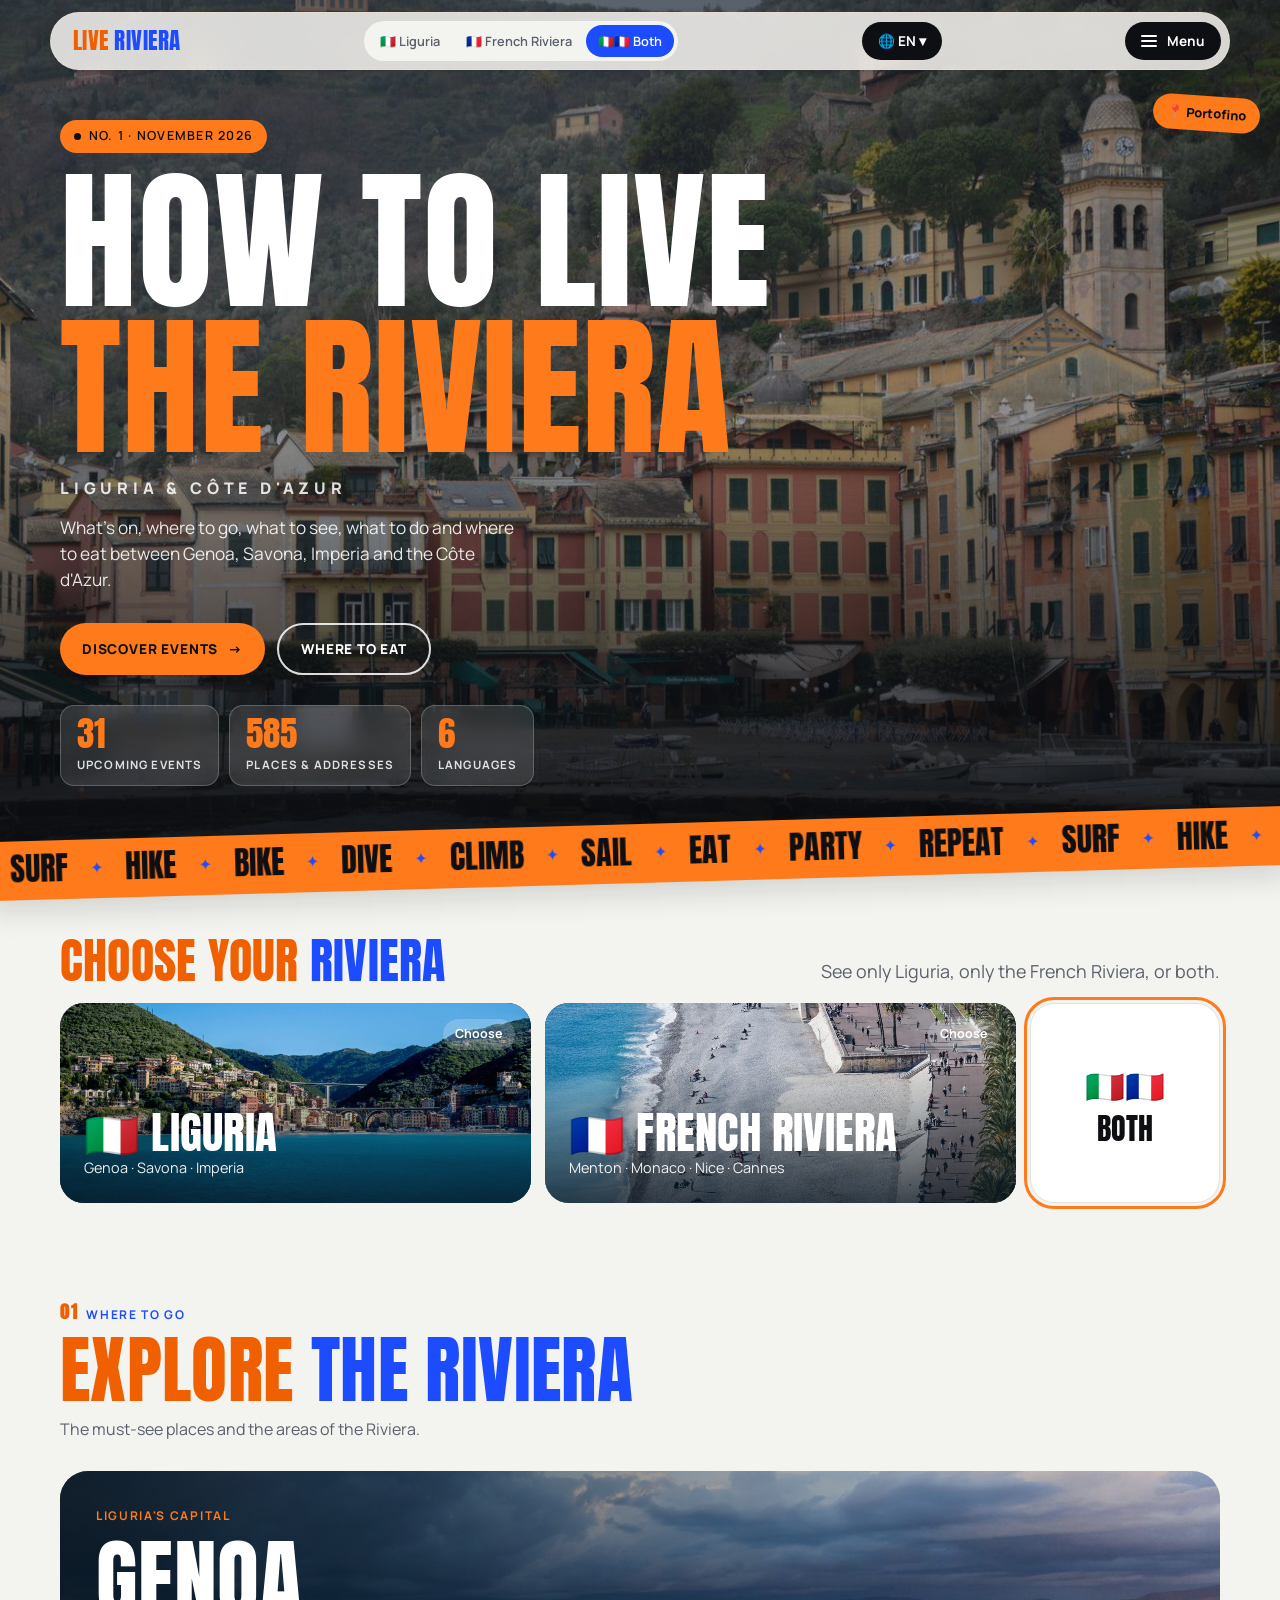
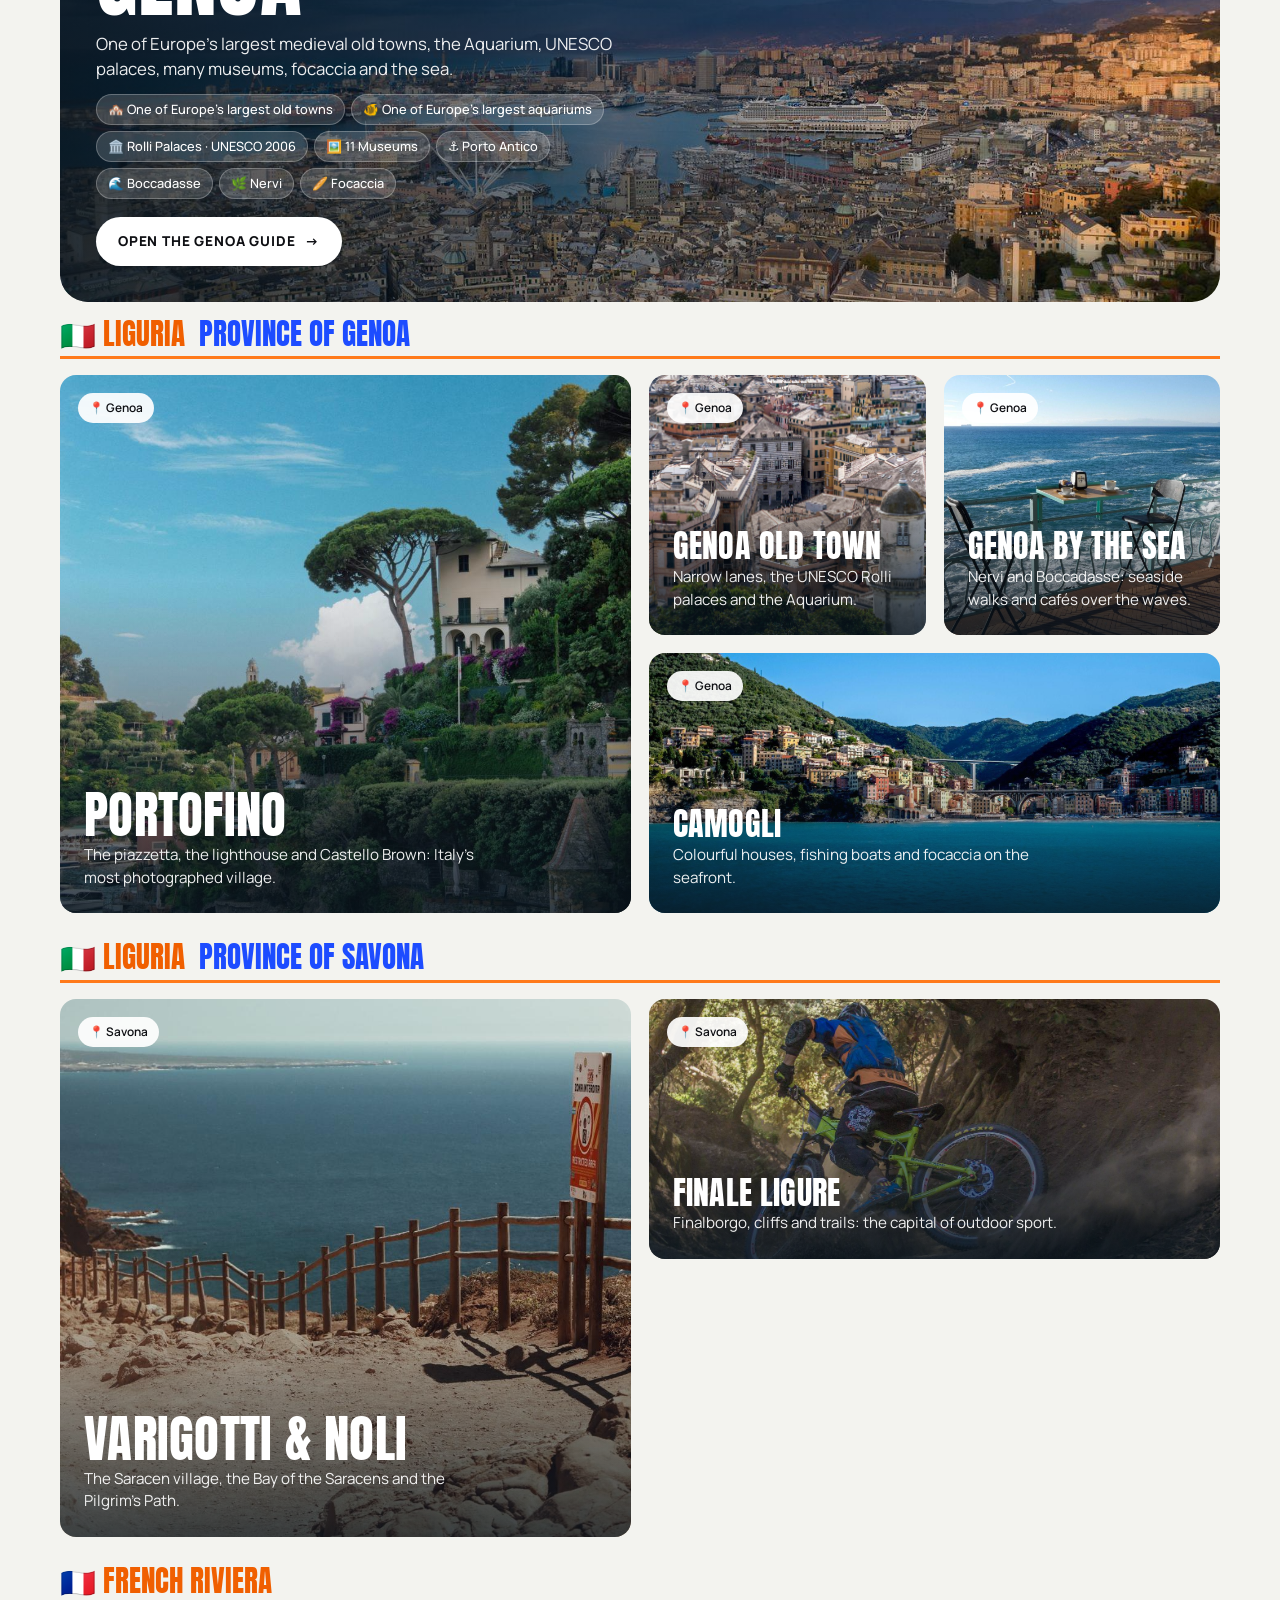
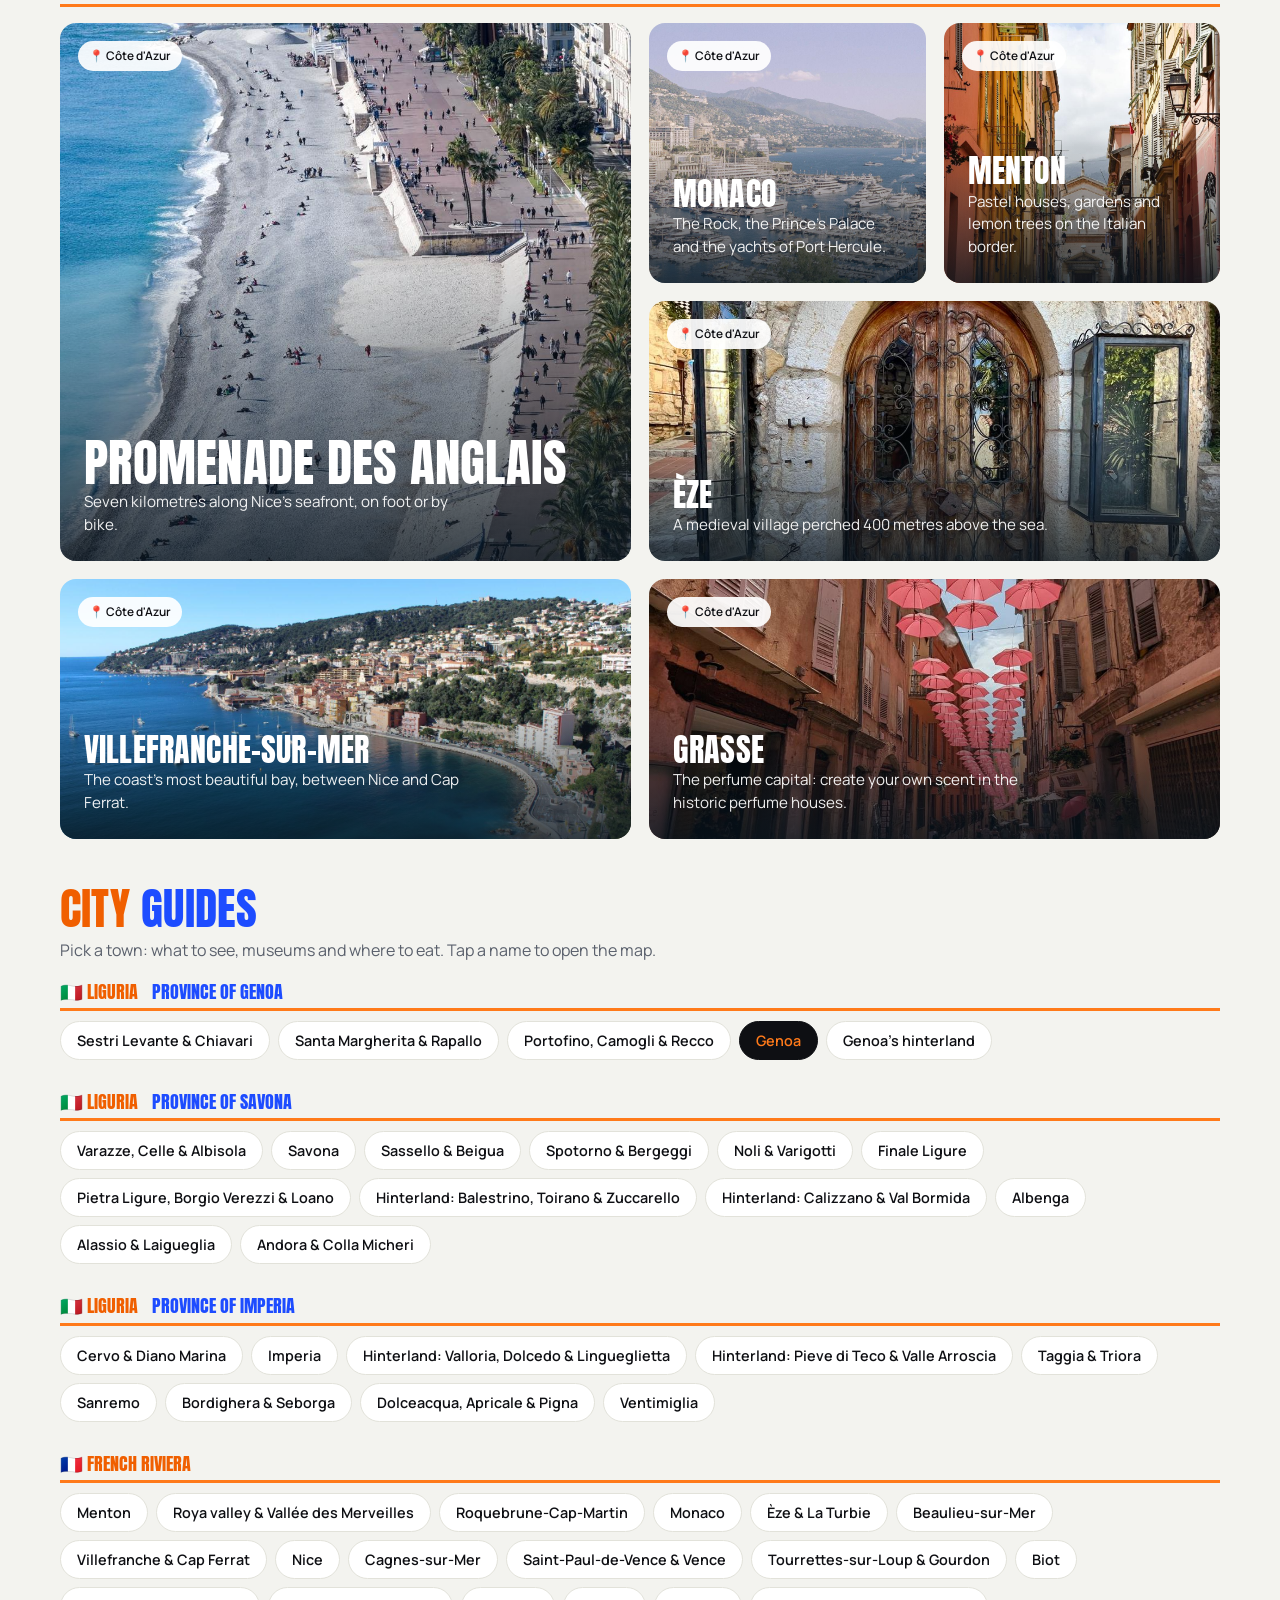
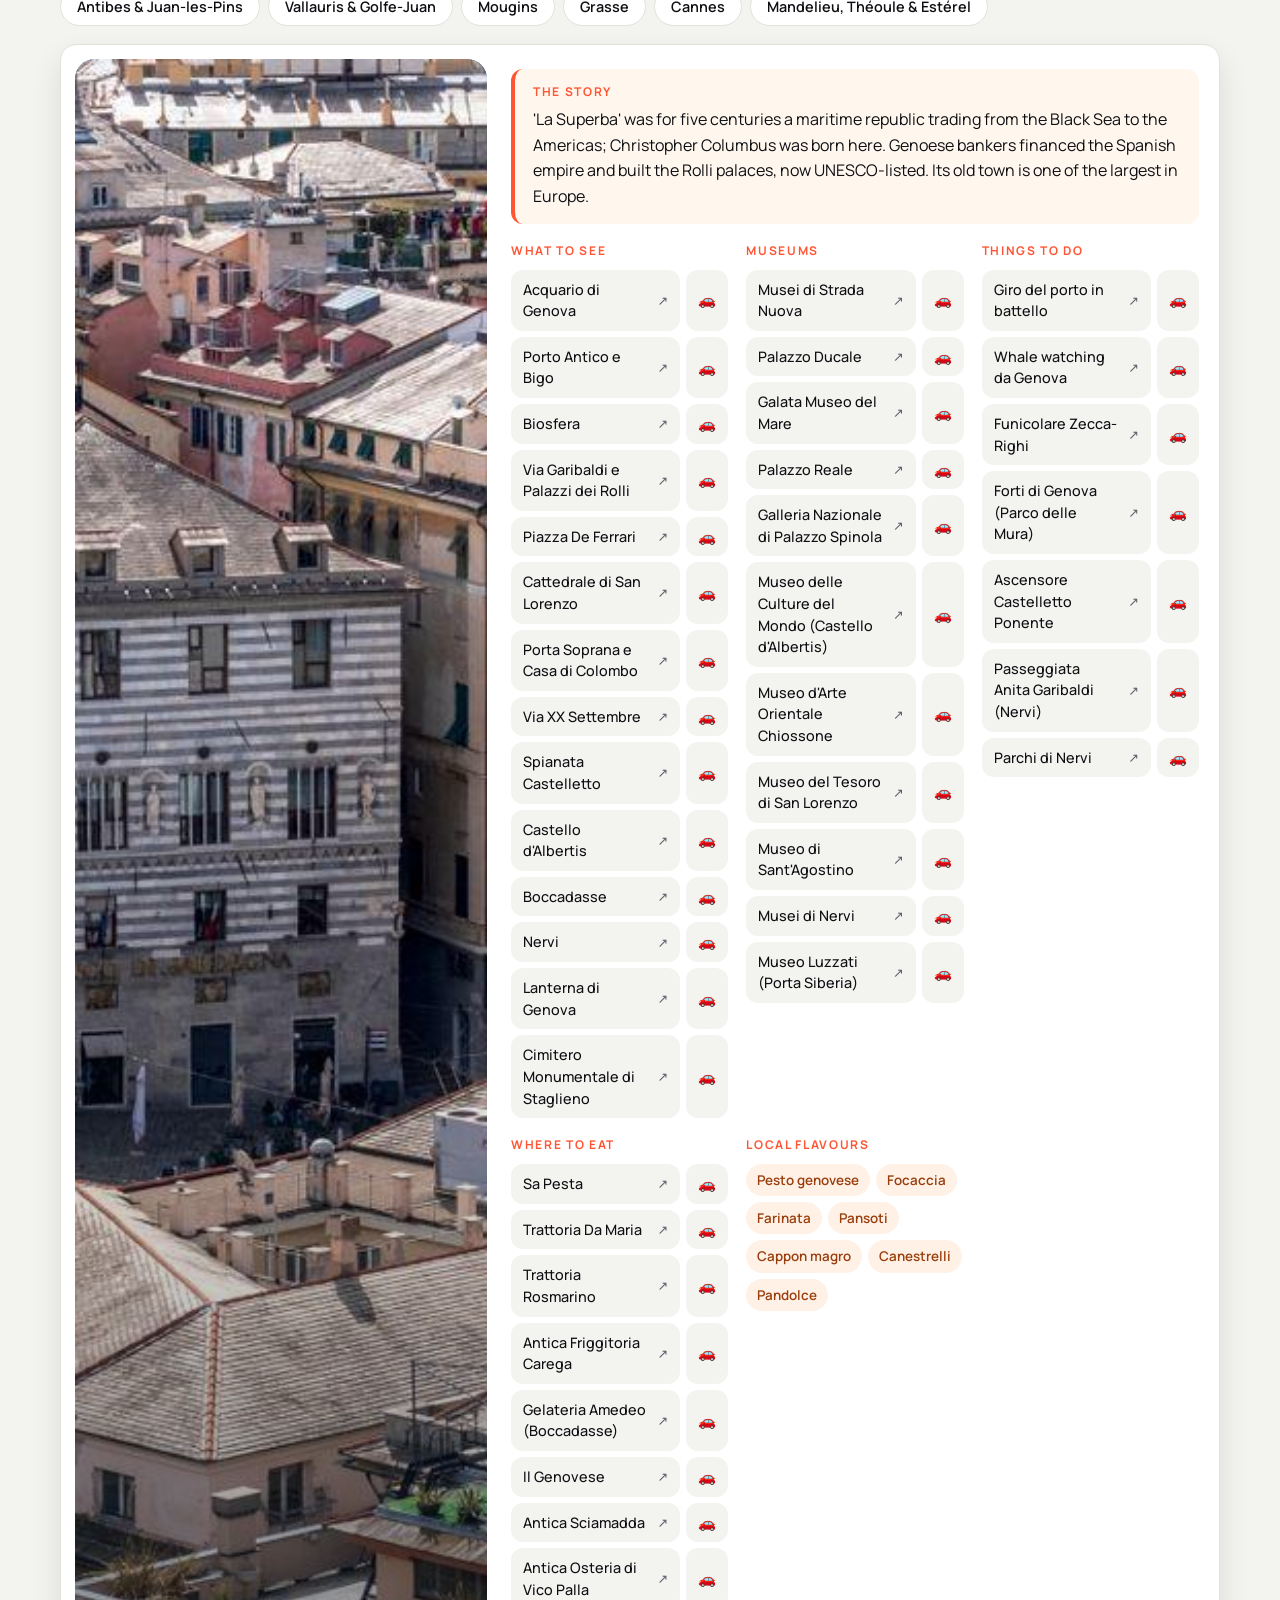
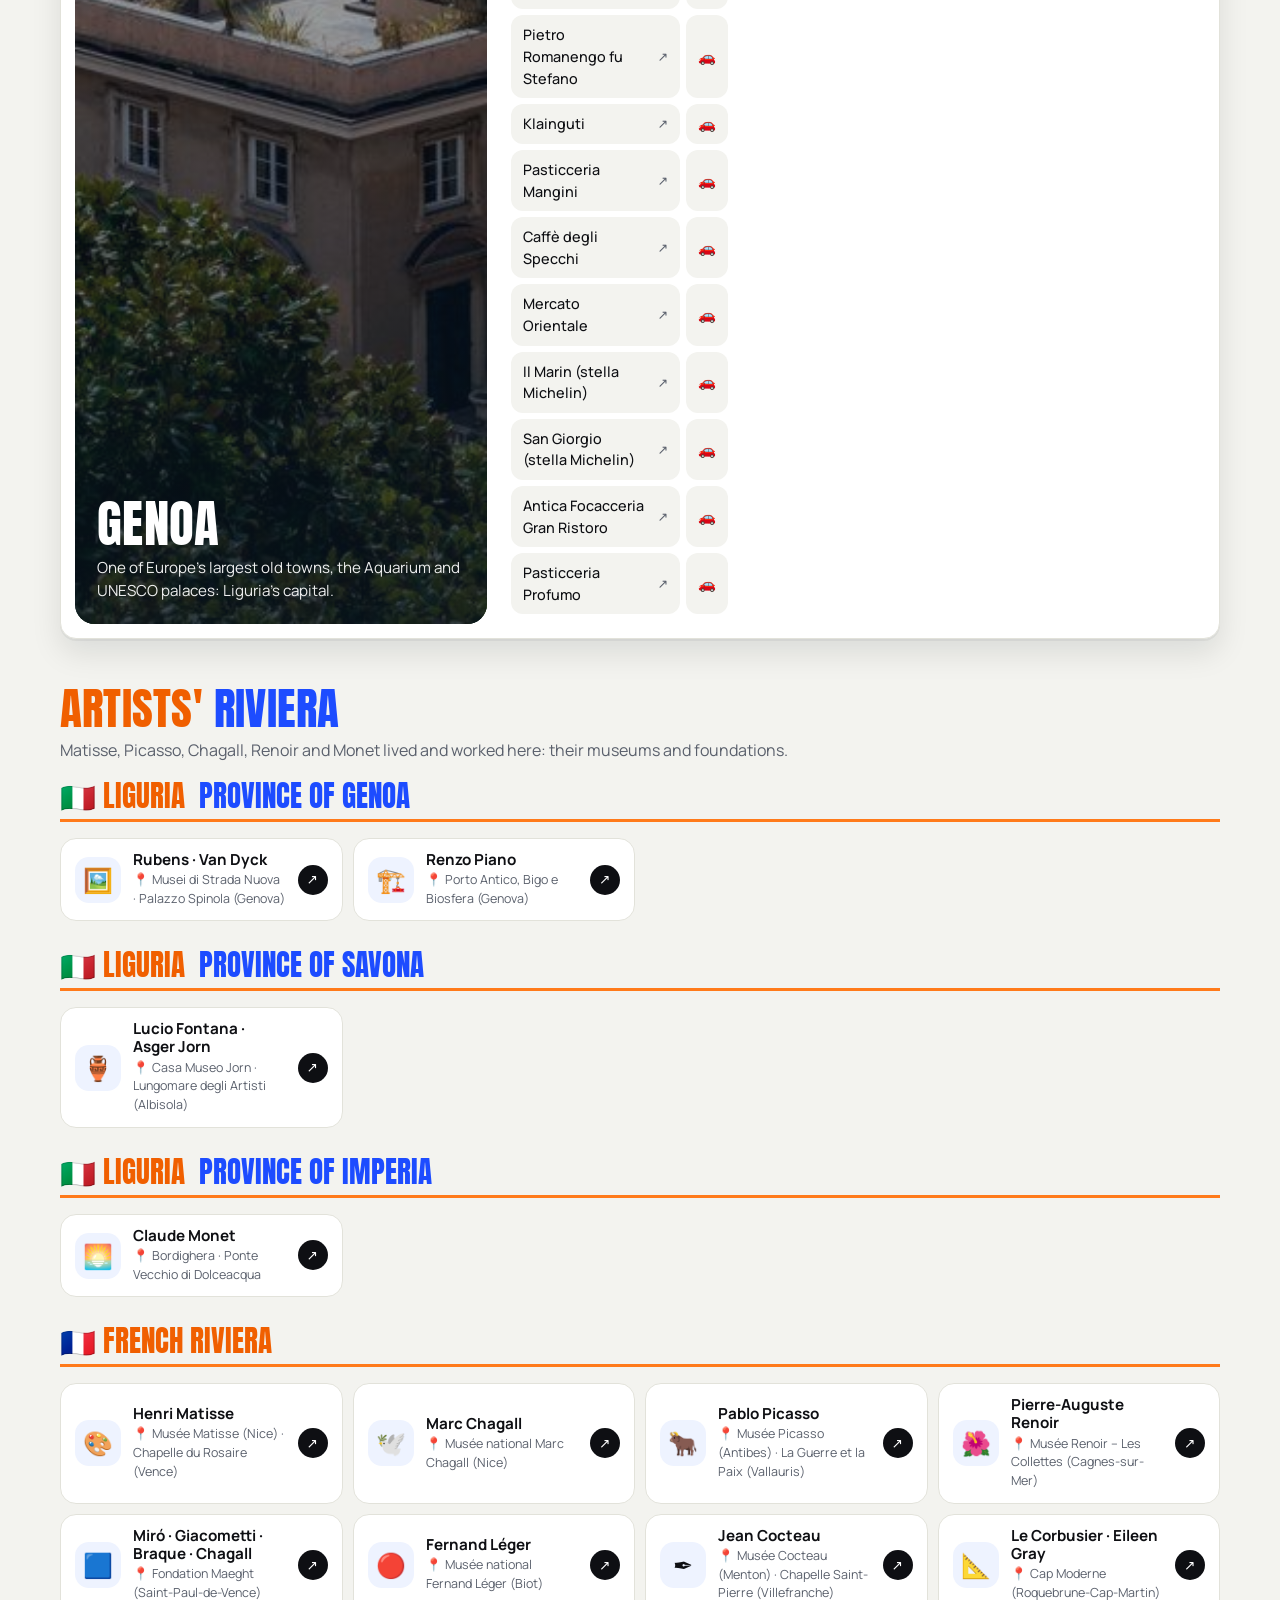
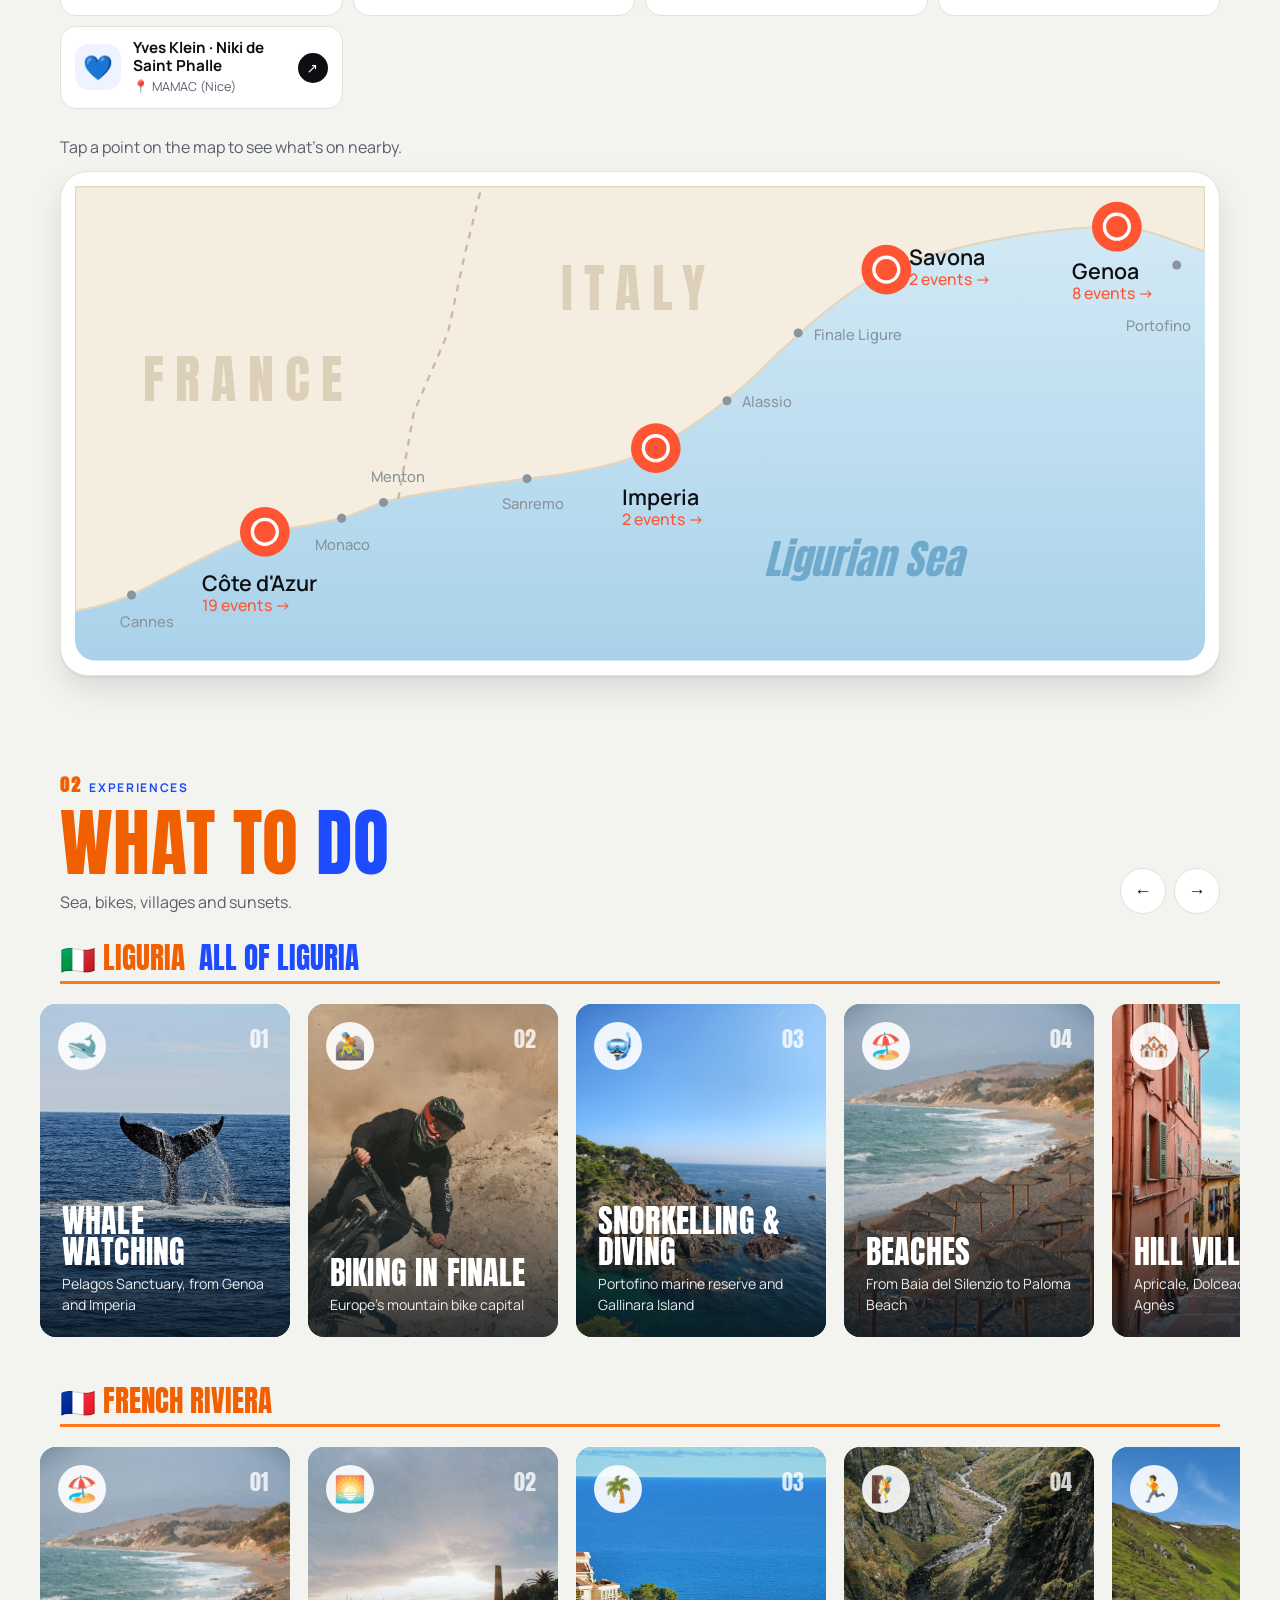
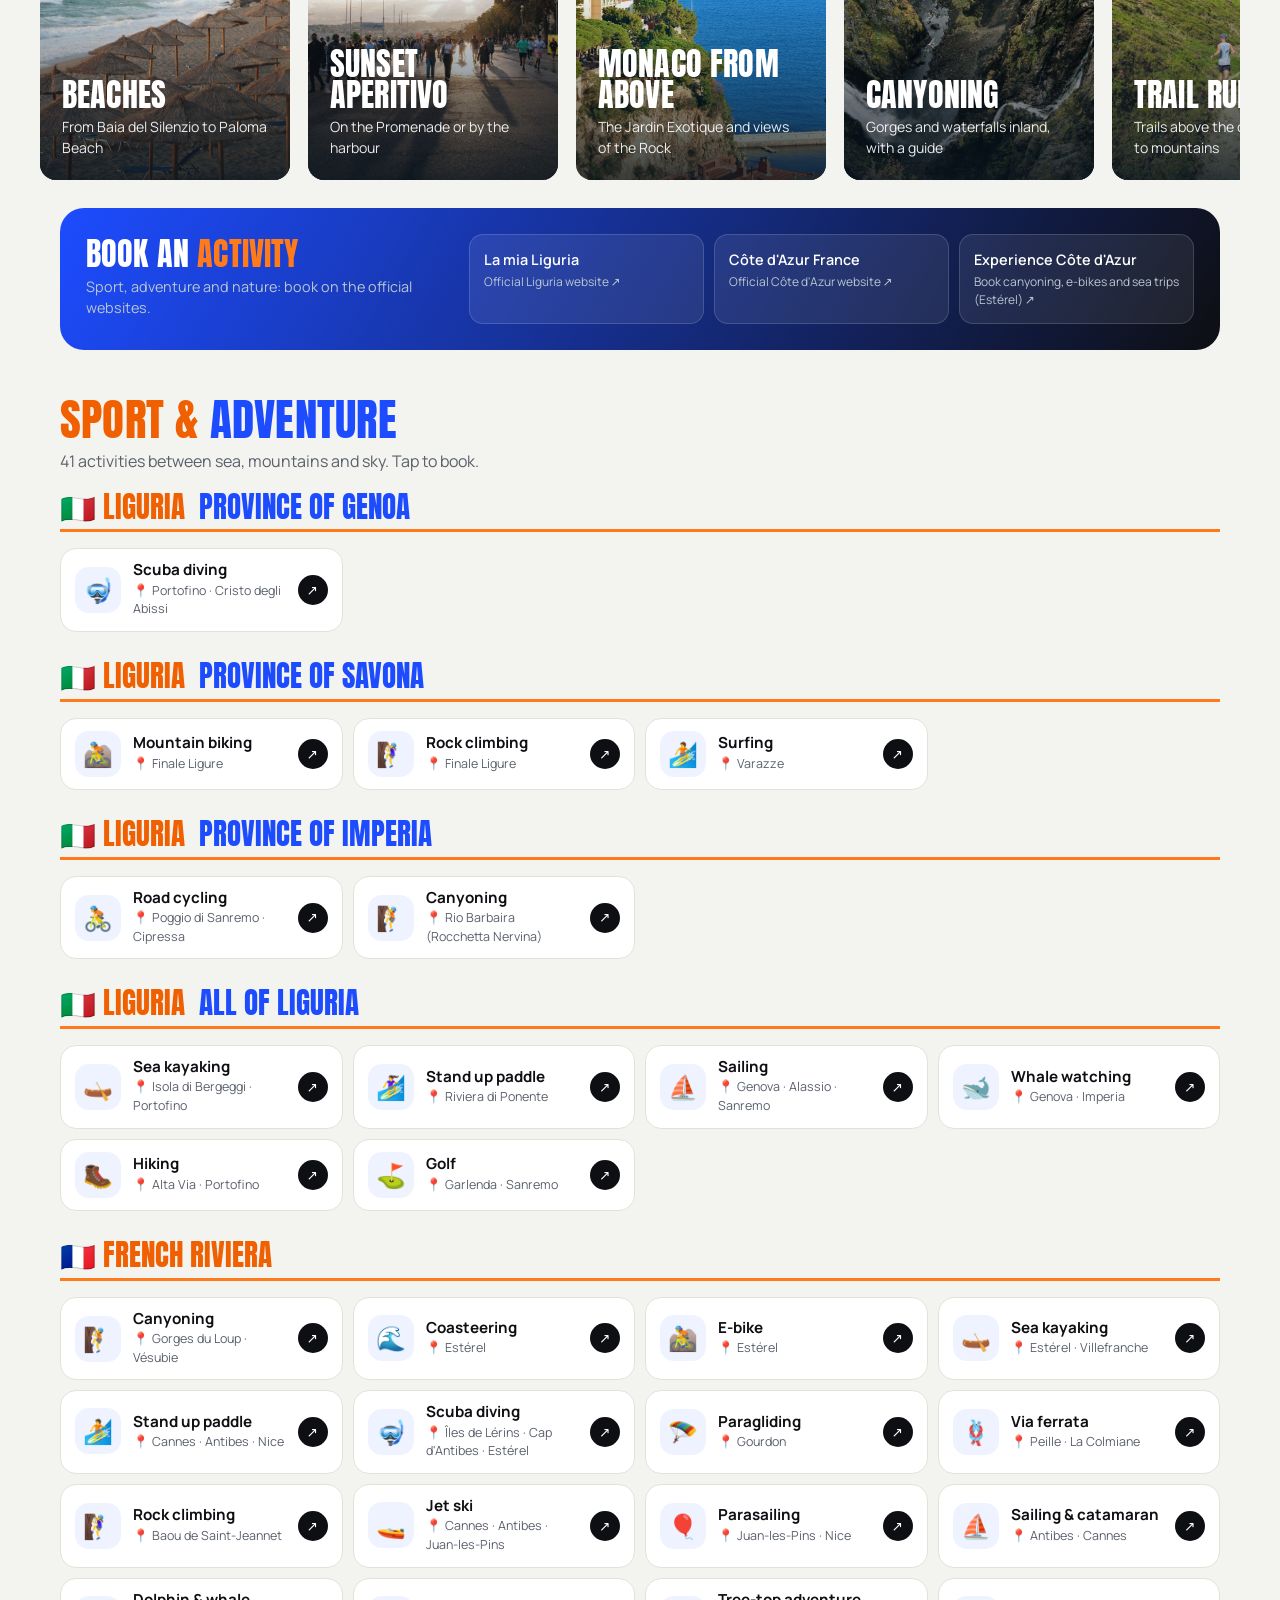
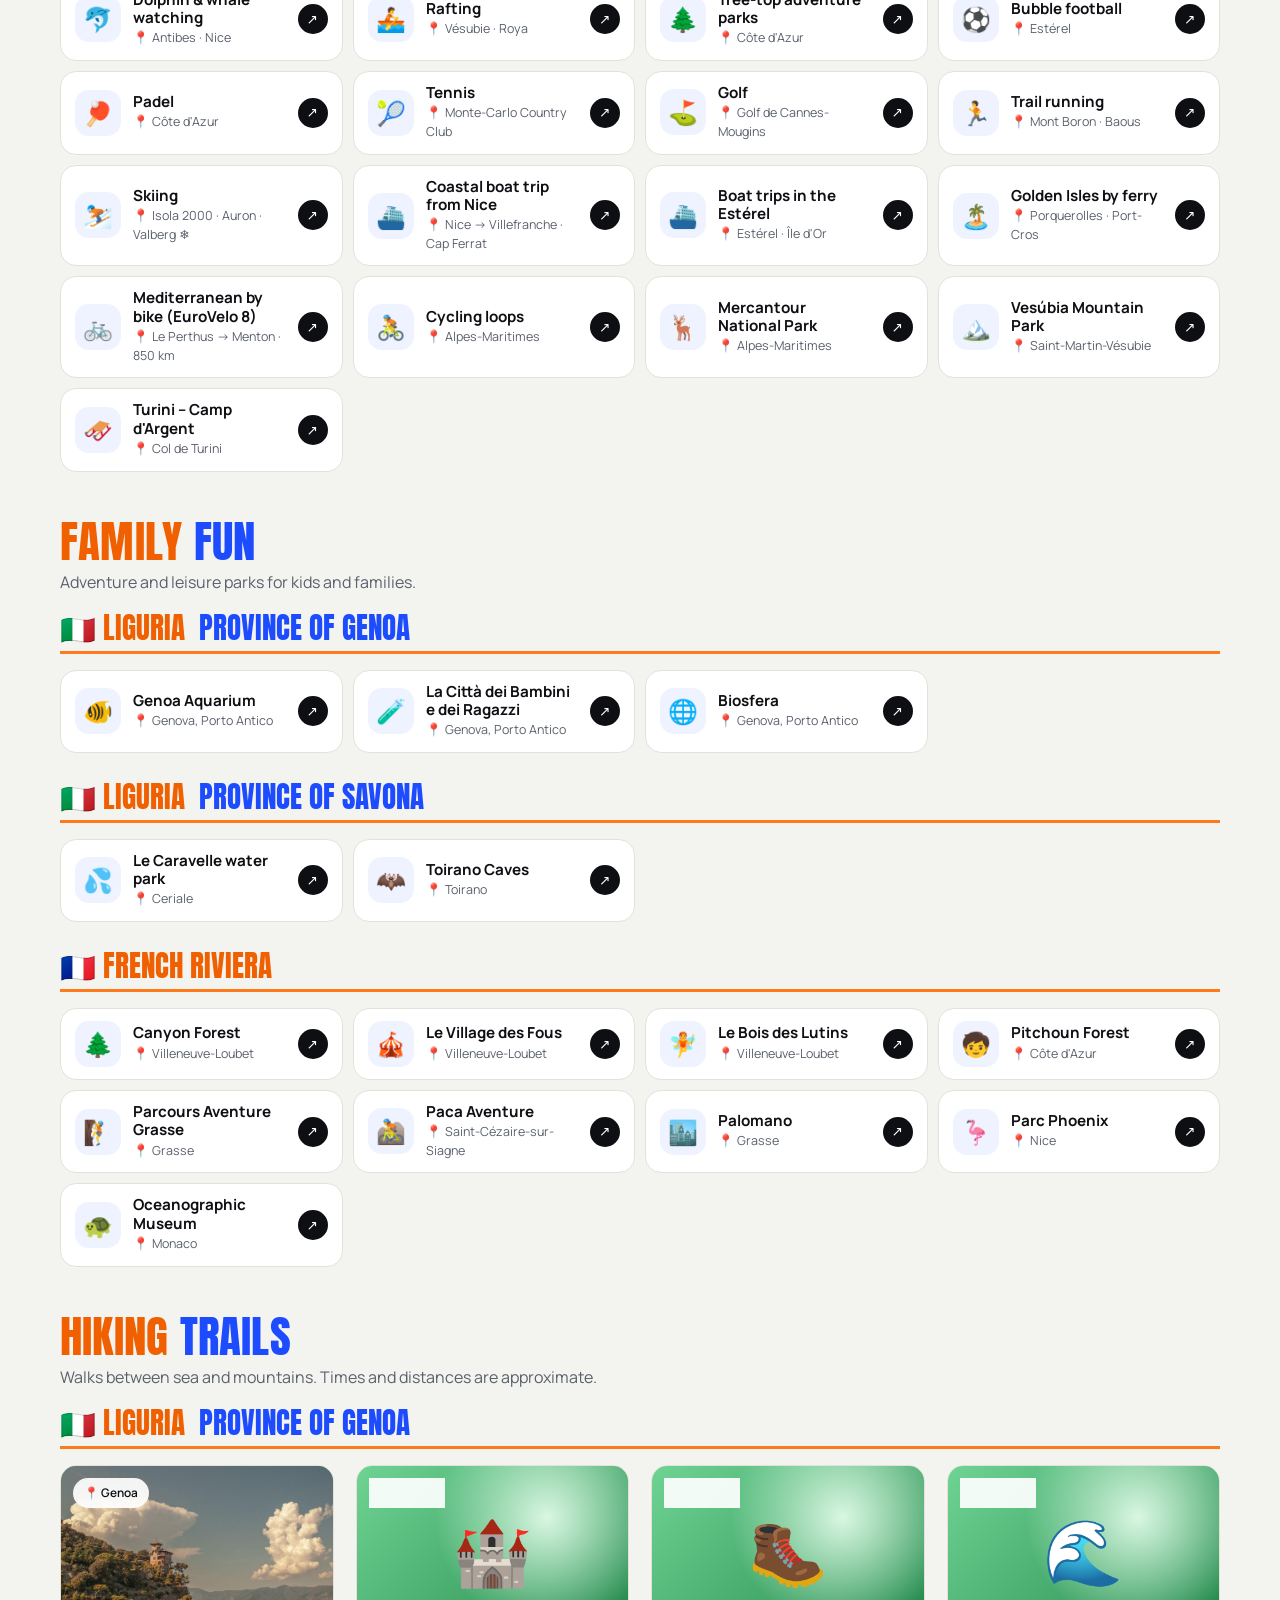
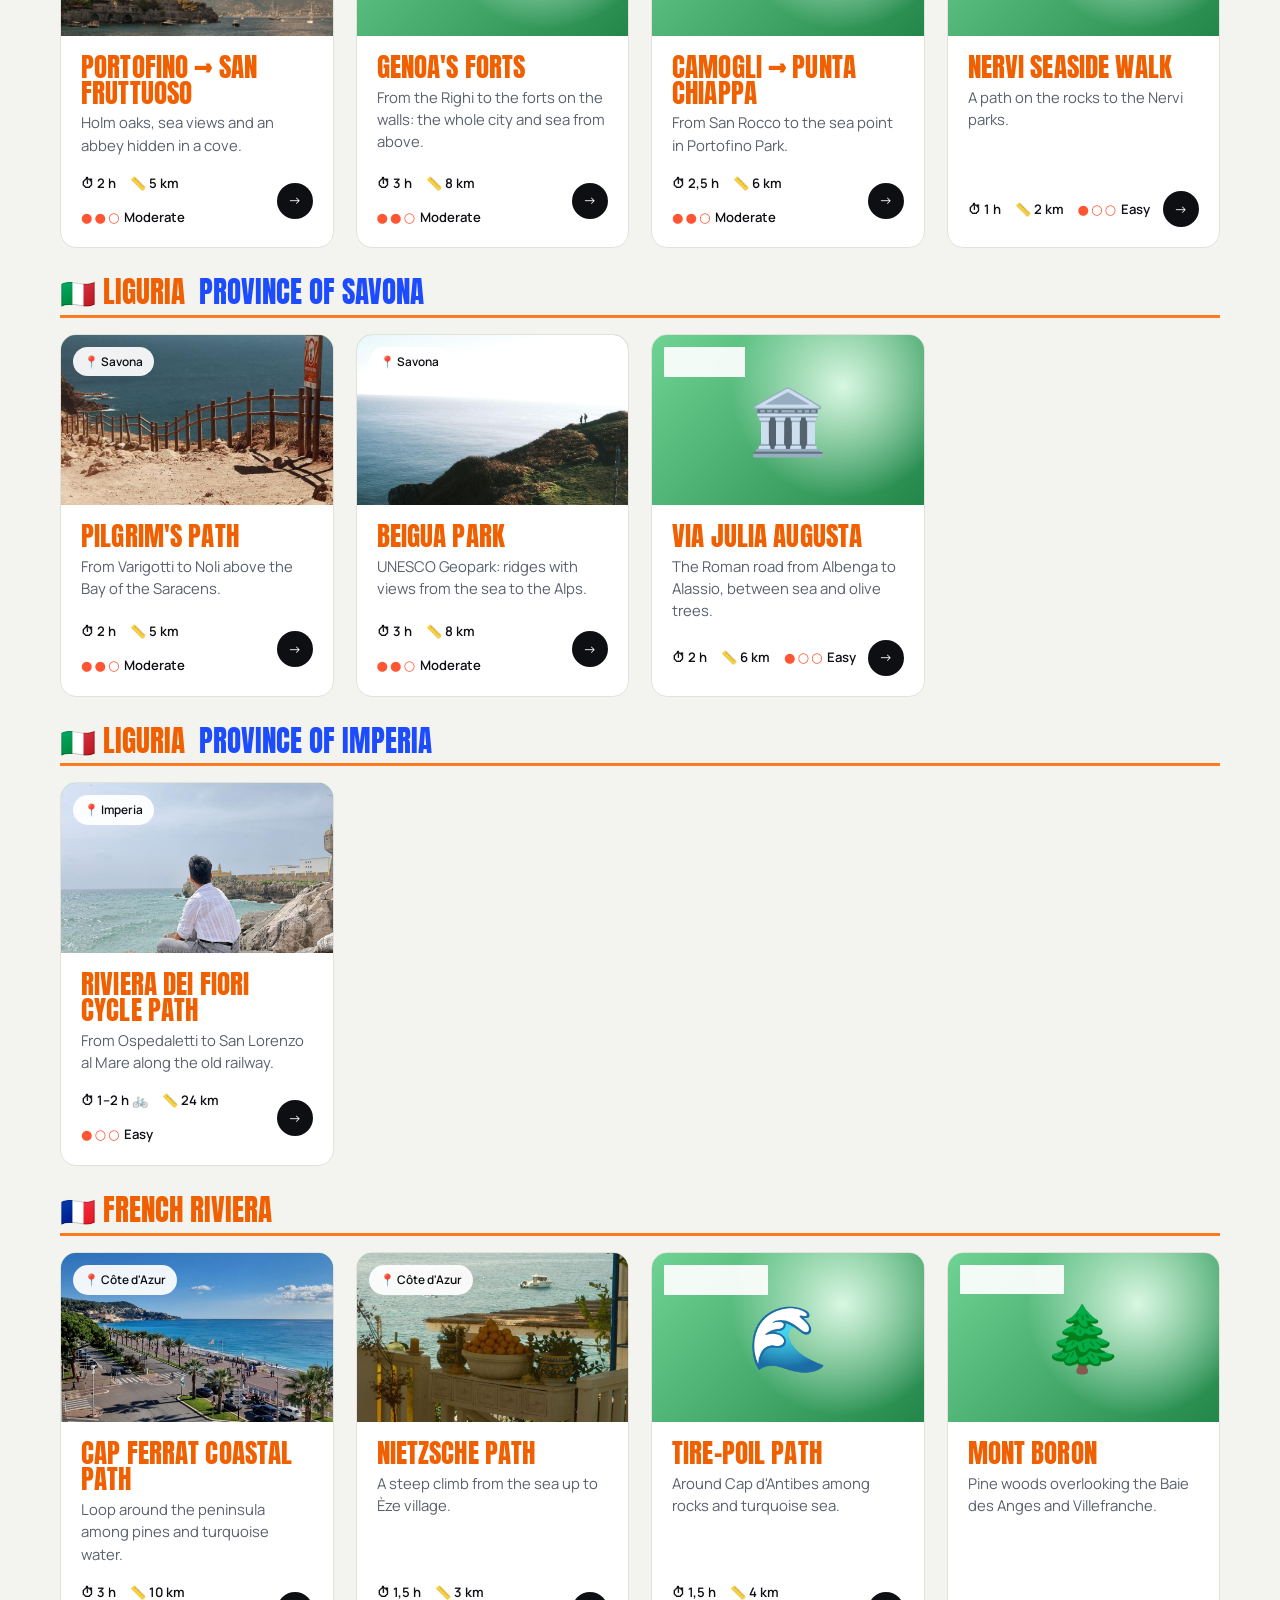
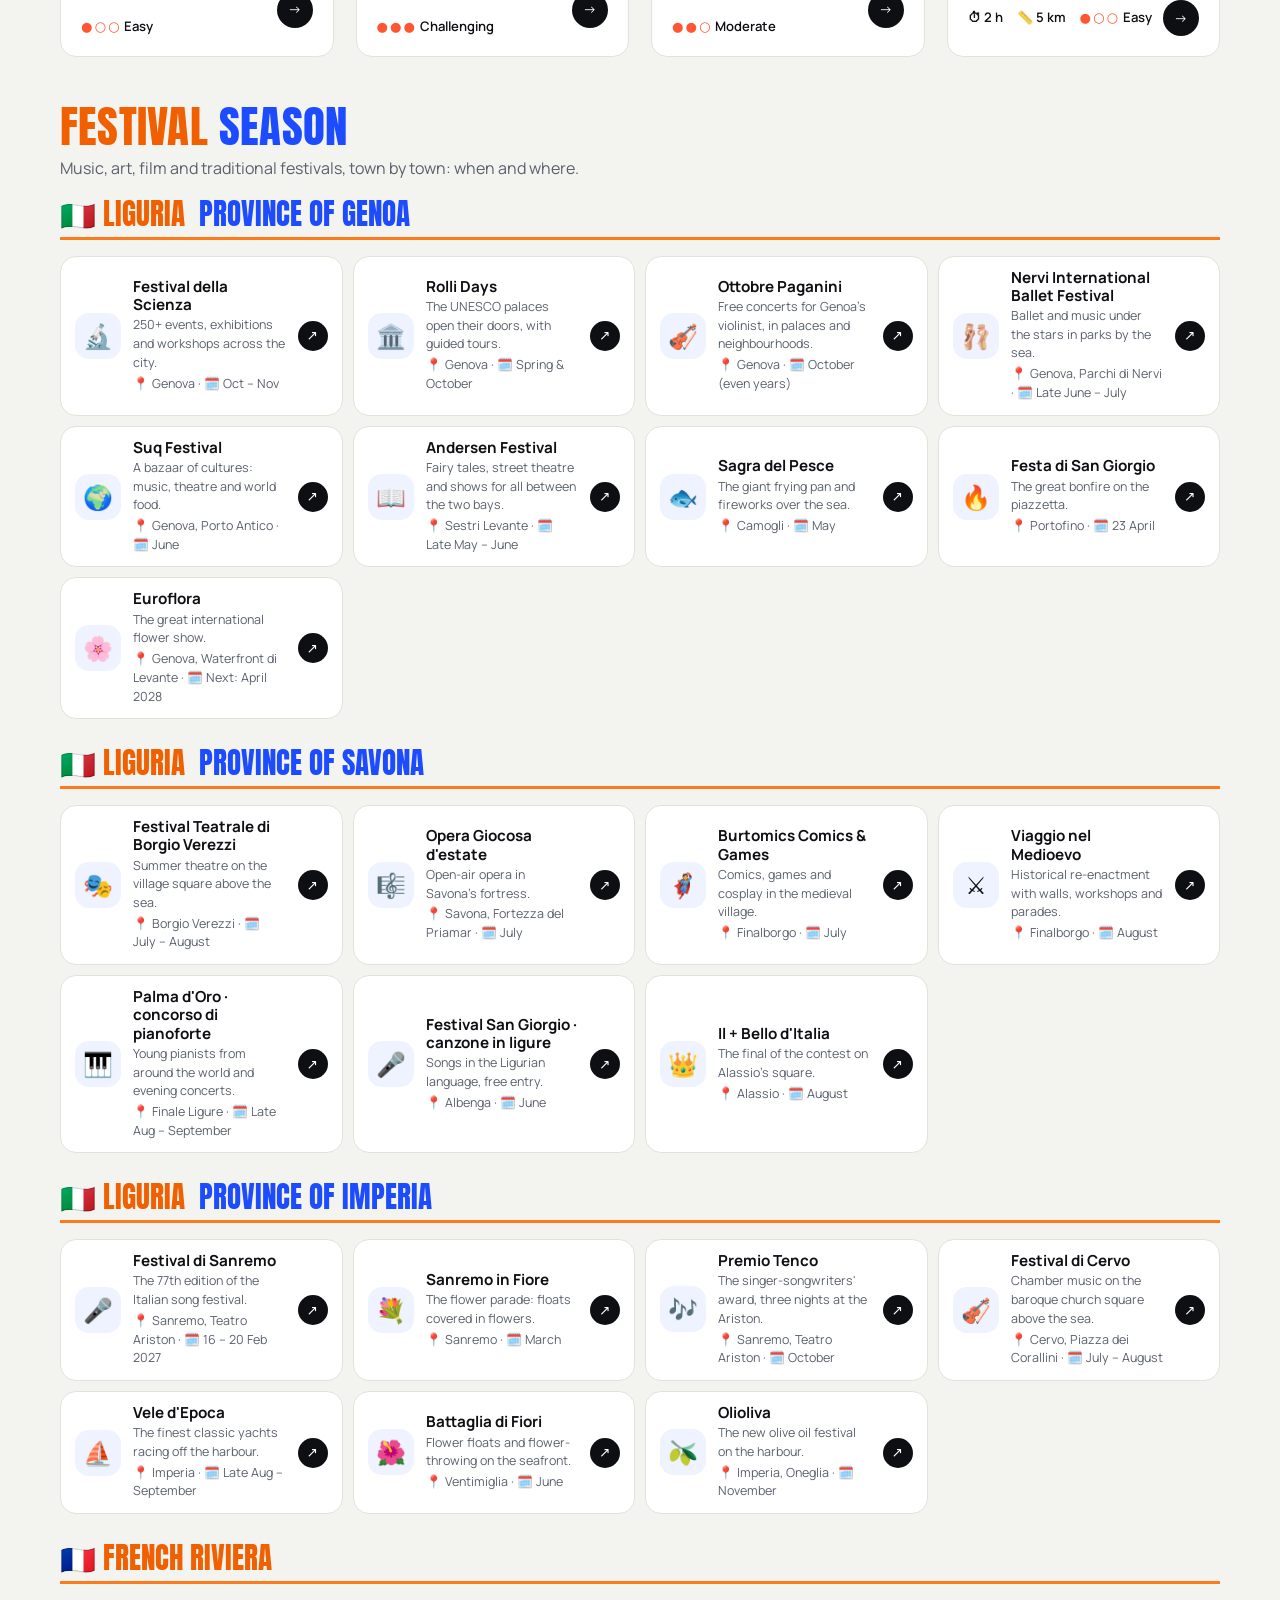
==== commit dee038f8: "Newsletter: Waze 'get there' button next to every place in the city guides Co-Authored-By: Claude Op" ====
--- a/index.html
+++ b/index.html
@@ -498,6 +498,11 @@
   .story-box { grid-column: 1 / -1; background: #fff7ee; border-left: 4px solid var(--coral, #ff6a00); padding: 14px 18px; border-radius: 12px; }
   .story-box h4 { margin: 0 0 6px; }
   .story-box p { margin: 0; line-height: 1.6; }
+  .city-lists li.row { display: flex; gap: 6px; }
+  .city-lists li.row > a:first-child { flex: 1; min-width: 0; }
+  .city-lists a.nav { flex: none; width: 42px; justify-content: center; padding: 9px 0; }
+  .city-lists a.nav::after { content: none; }
+  .city-lists a.nav:hover { background: #33ccff; }
 </style>
 </head>
 <body>
@@ -1237,6 +1242,8 @@
   "en": "The Estérel massif, of red volcanic rock, was a brigands' hideout for centuries. The Château de la Napoule, restored in the 1920s by the American artists Henry and Marie Clews, faces the sea at Mandelieu."
  }
 };
+const waze = (q) => "https://waze.com/ul?q=" + encodeURIComponent(q) + "&navigate=yes";
+const NAV_LABEL = { it: "Come arrivare con Waze", fr: "Y aller avec Waze", en: "Get there with Waze", de: "Mit Waze hinfahren", nl: "Erheen met Waze", zh: "用 Waze 导航" };
 const STORY_LABEL = { it: "La storia", fr: "L'histoire", en: "The story", de: "Geschichte", nl: "Geschiedenis", zh: "历史" };
 const wiki = (q) => `https://${["it","fr","en","de","nl","zh"].includes(lang) ? lang : "en"}.wikipedia.org/w/index.php?search=${encodeURIComponent(q)}`;
 
@@ -4027,7 +4034,7 @@
   const groups = (c) => ["see", "museums", "do", "eat", "taste"].filter((g) => c[g] && c[g].length).map((g) => `
     <div><h4>${esc(T().cityLabels[g])}</h4>${g === "taste"
       ? `<div class="tastes">${c.taste.map((p) => `<span>${esc(p)}</span>`).join("")}</div>`
-      : `<ul>${c[g].map((p) => `<li><a href="${g === "eat" ? maps(p.replace(/[()]/g, "") + " " + c.where) : wiki(p.replace(/\(.*?\)/g, "").split(",")[0].trim())}" target="_blank" rel="noopener">${esc(p)}</a></li>`).join("")}</ul>`}</div>`).join("");
+      : `<ul>${c[g].map((p) => `<li class="row"><a href="${g === "eat" ? maps(p.replace(/[()]/g, "") + " " + c.where) : wiki(p.replace(/\(.*?\)/g, "").split(",")[0].trim())}" target="_blank" rel="noopener">${esc(p)}</a><a class="nav" href="${waze(p.replace(/[()]/g, "") + " " + c.where)}" target="_blank" rel="noopener" title="${esc(NAV_LABEL[lang] || NAV_LABEL.en)}" aria-label="${esc(NAV_LABEL[lang] || NAV_LABEL.en)}">🚗</a></li>`).join("")}</ul>`}</div>`).join("");
   const story = (c) => STORY[c.id] ? `<div class="story-box"><h4>${esc(STORY_LABEL[lang] || STORY_LABEL.en)}</h4><p>${esc(STORY[c.id][lang] || STORY[c.id].en)}</p></div>` : "";
   $("#cityPanels").innerHTML = list.filter((c) => all || c.id === city).map((c) => `
     <article class="city">
